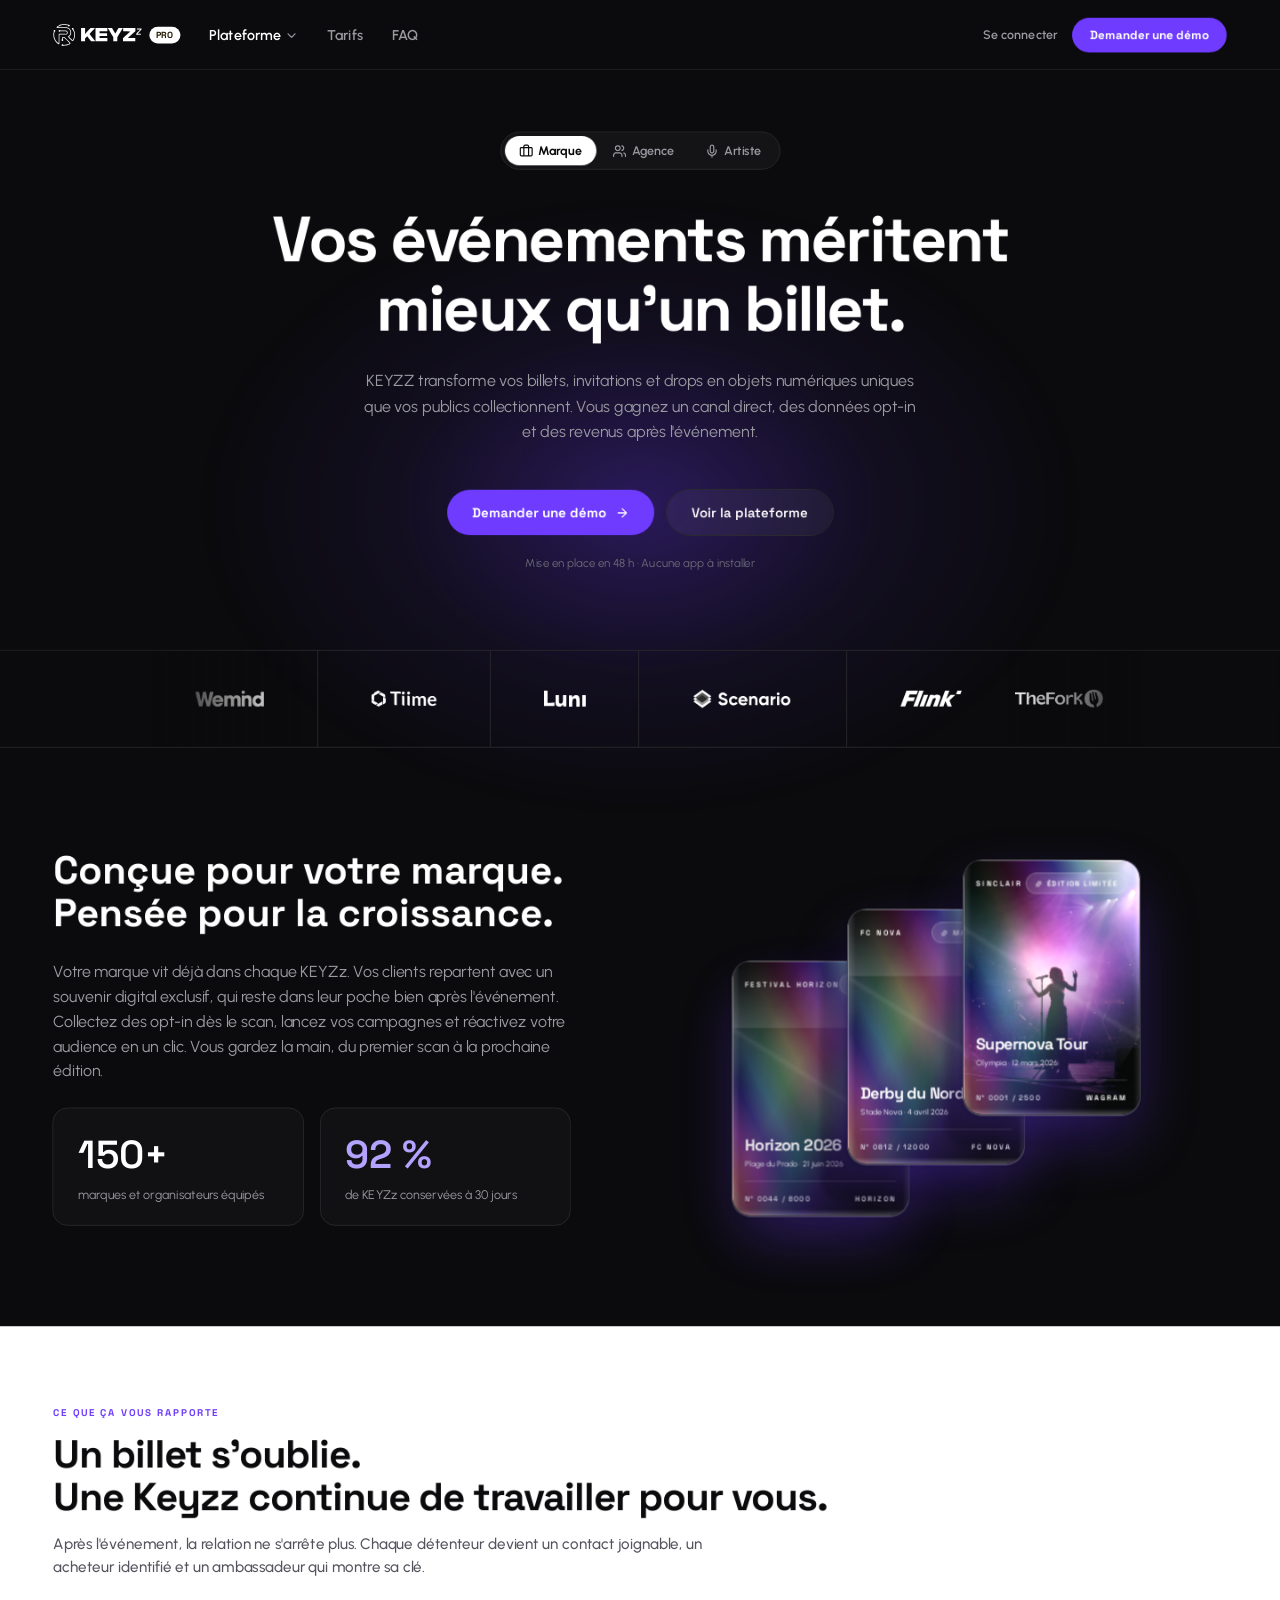
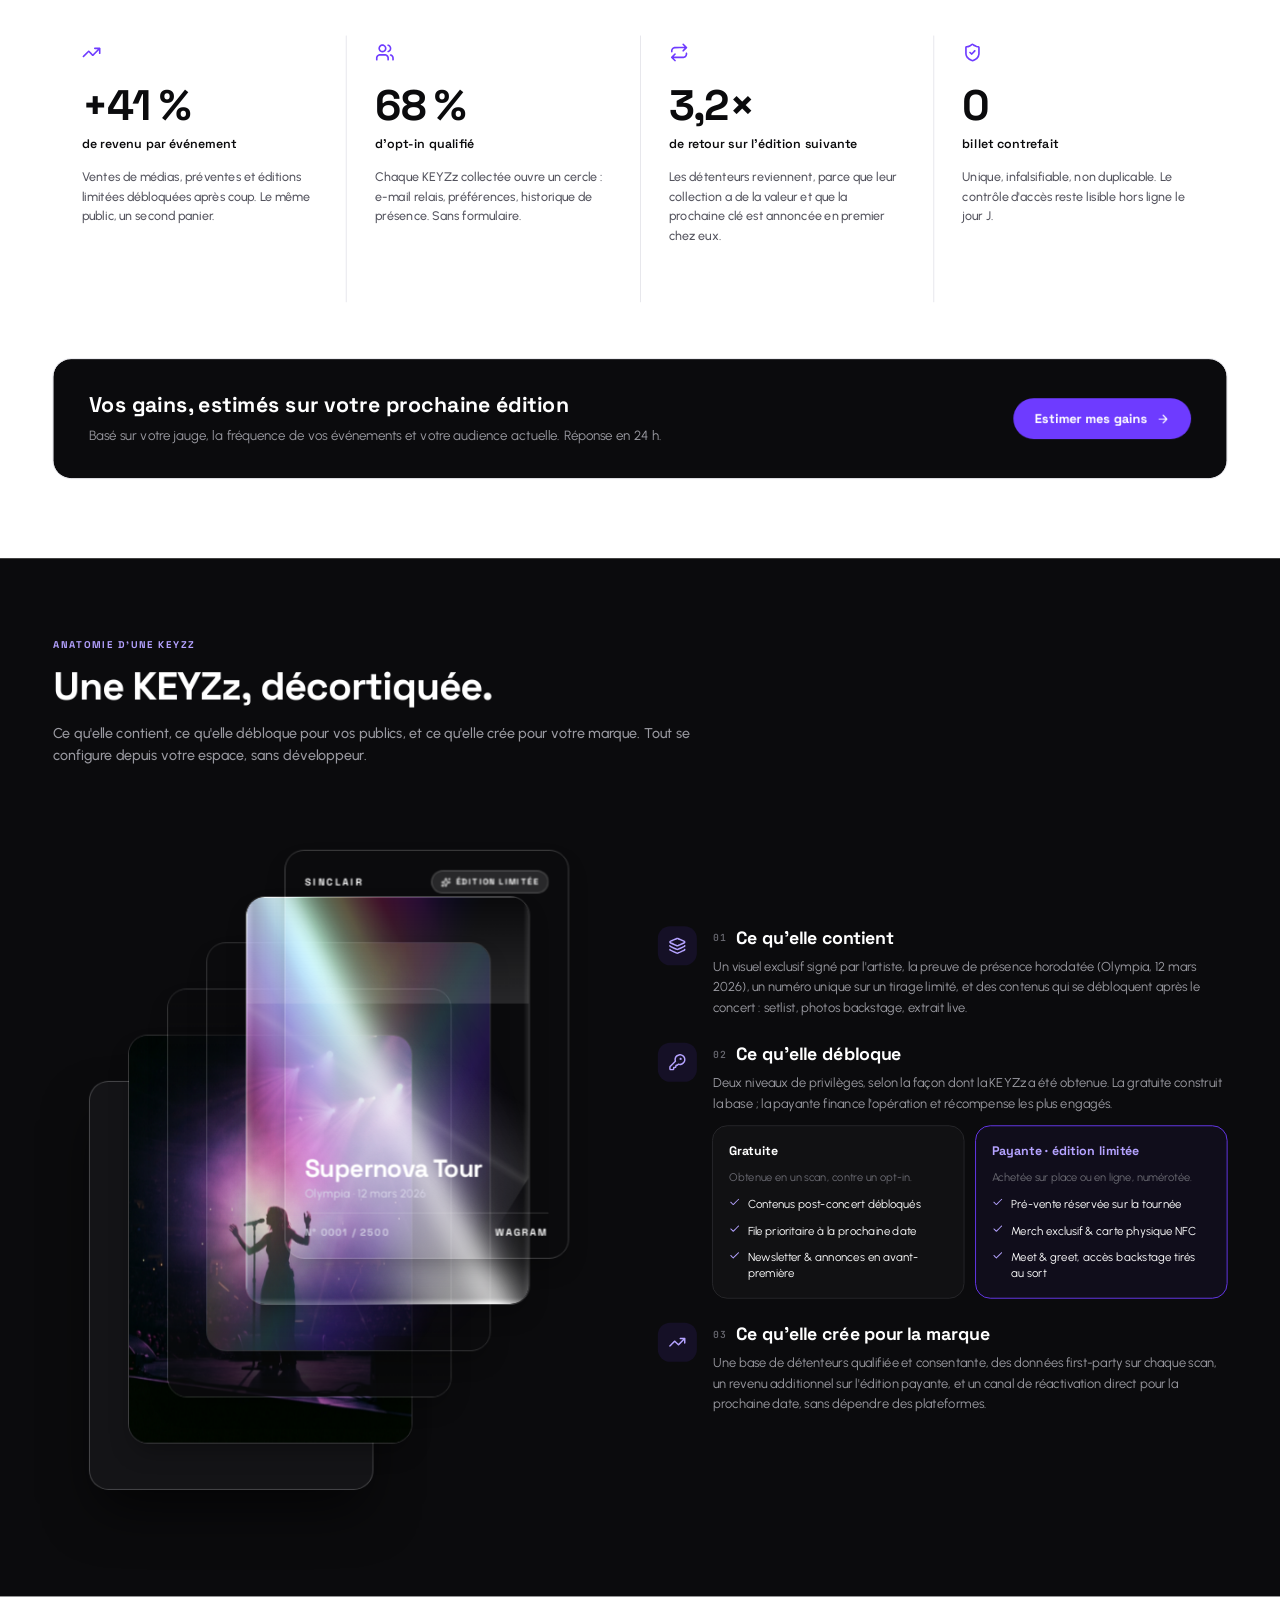
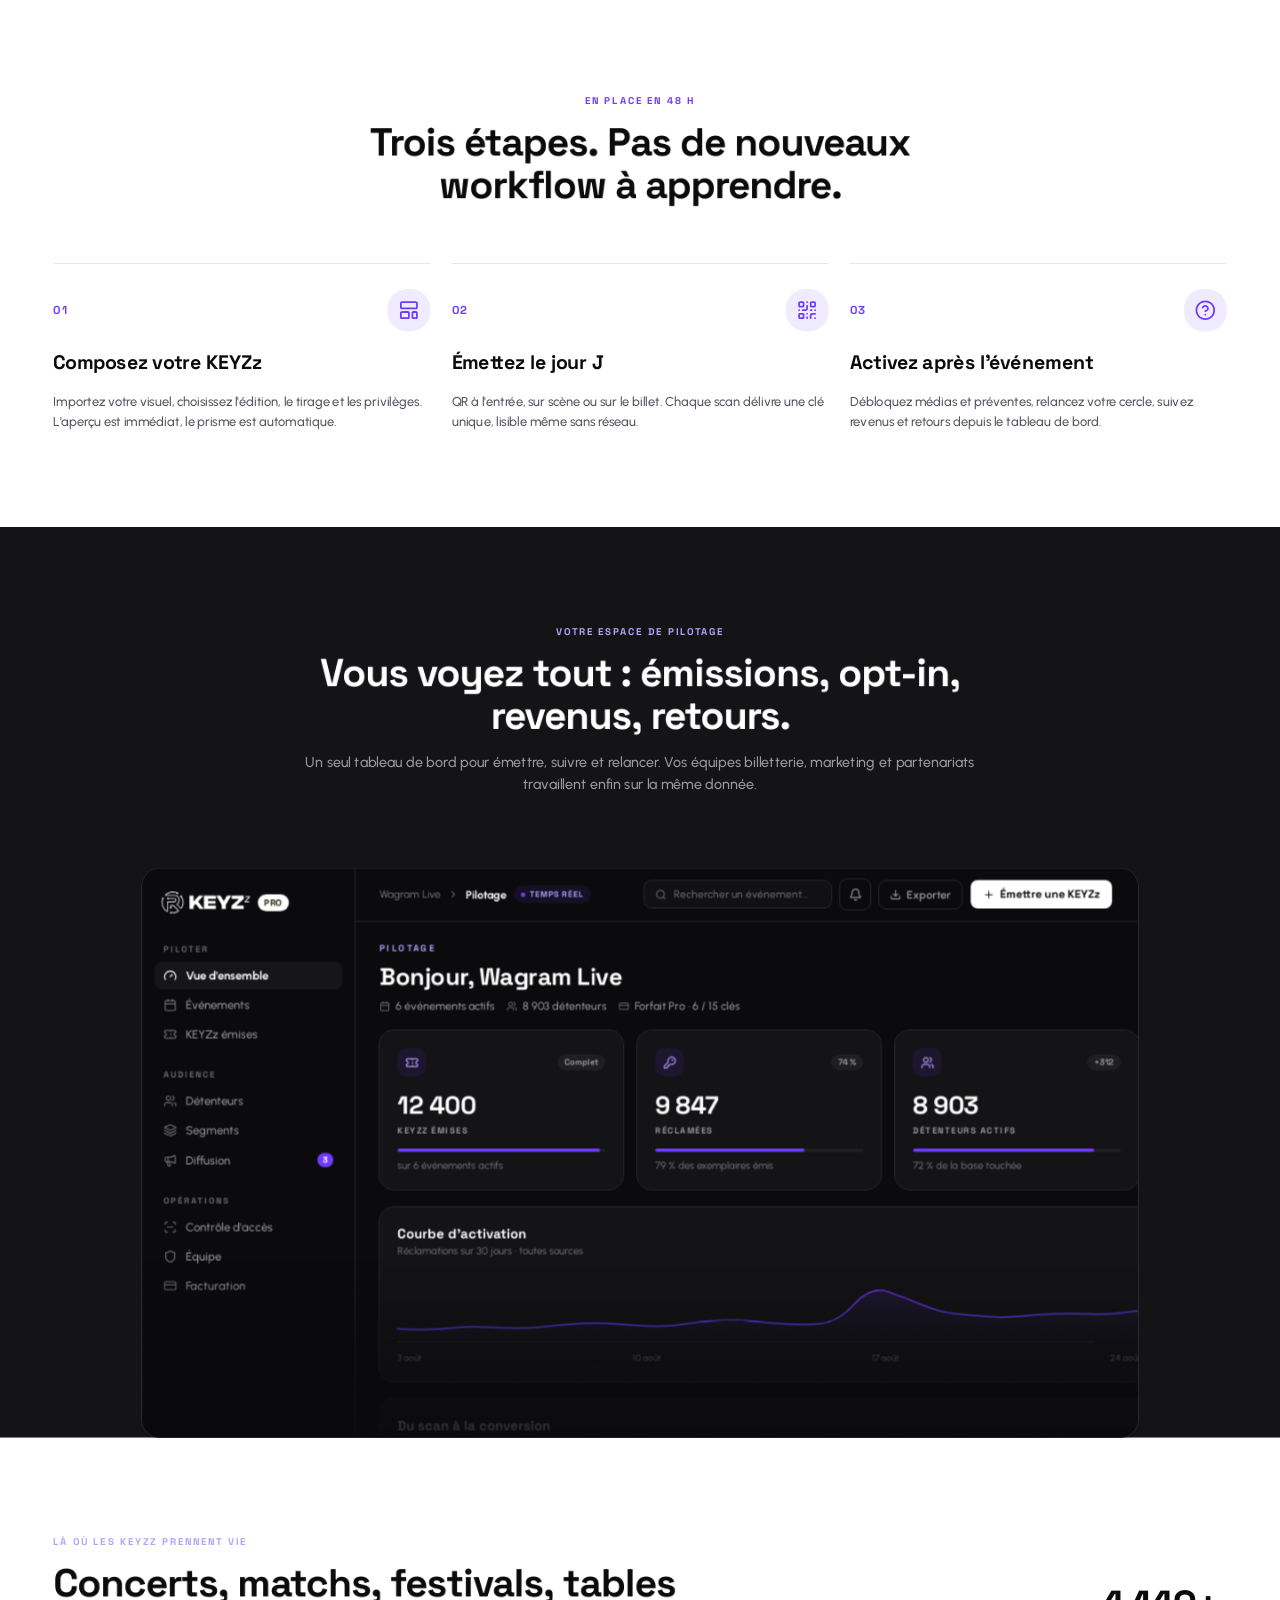
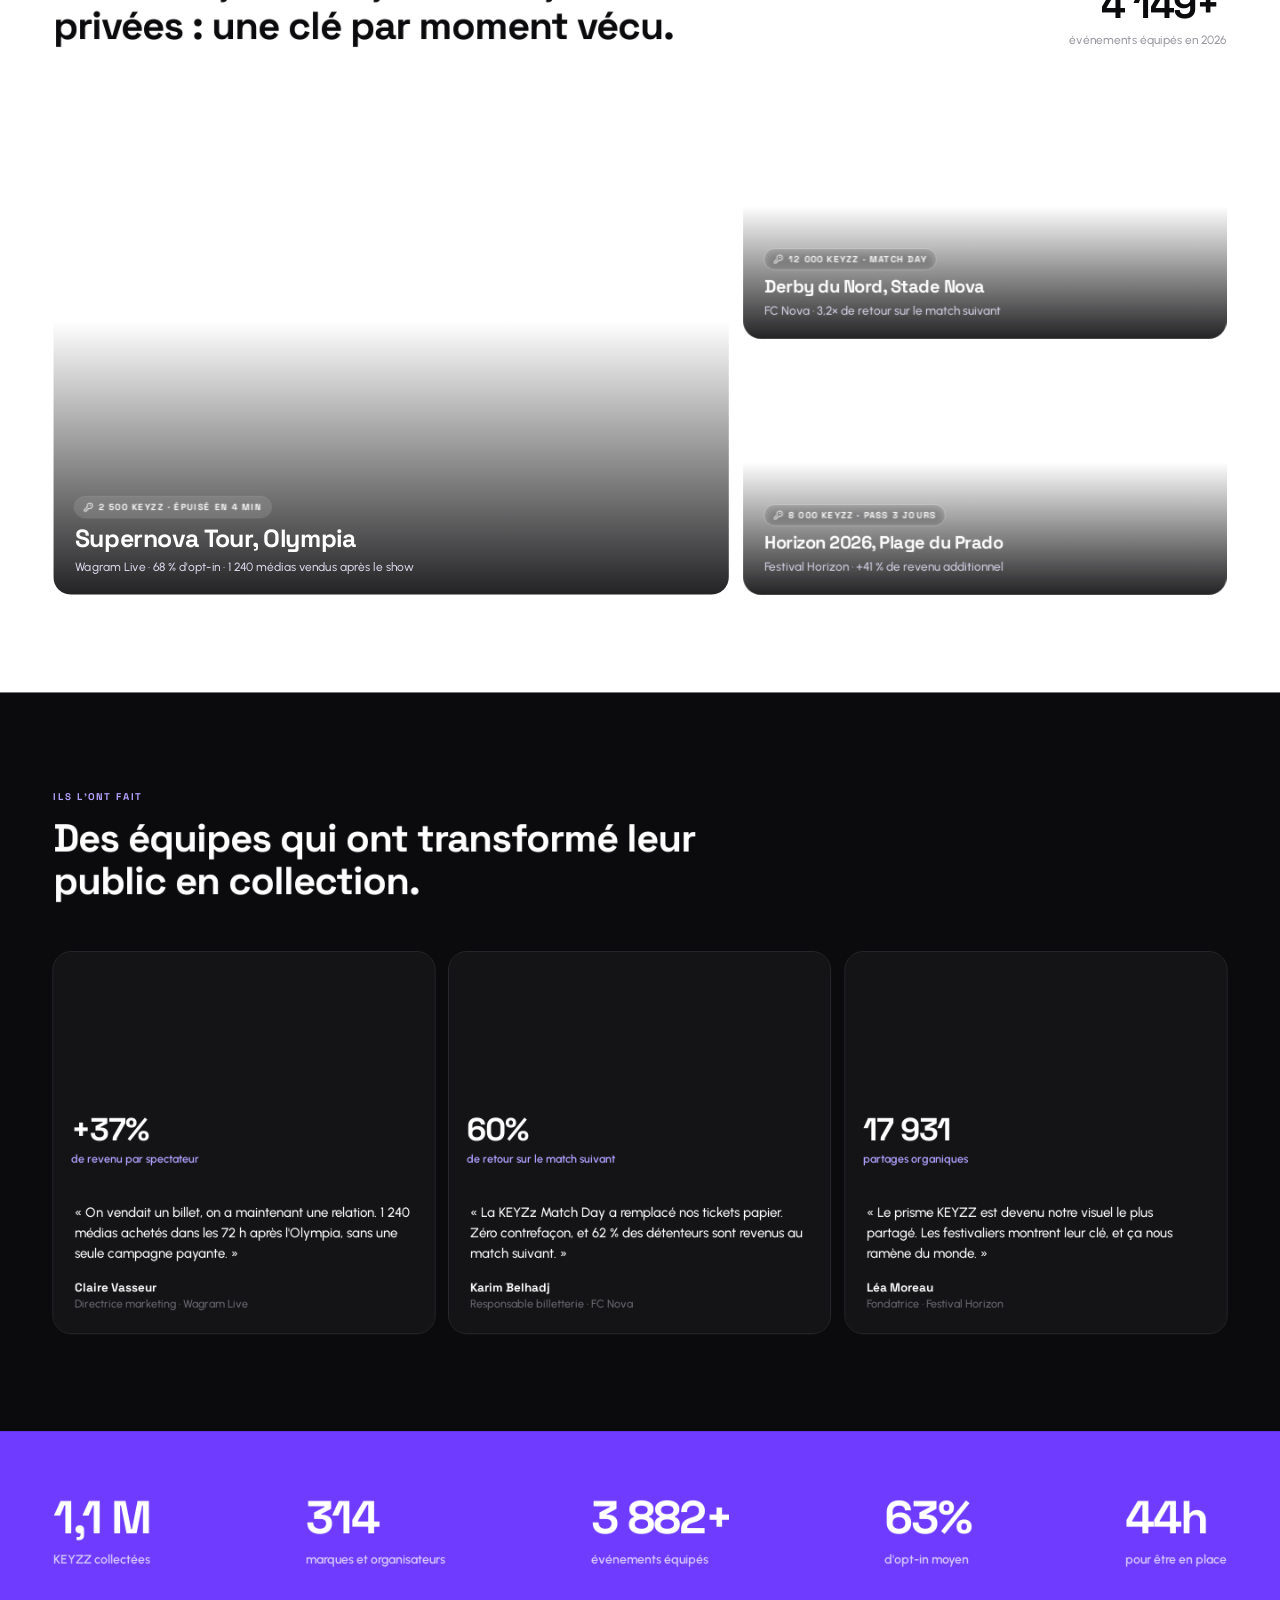
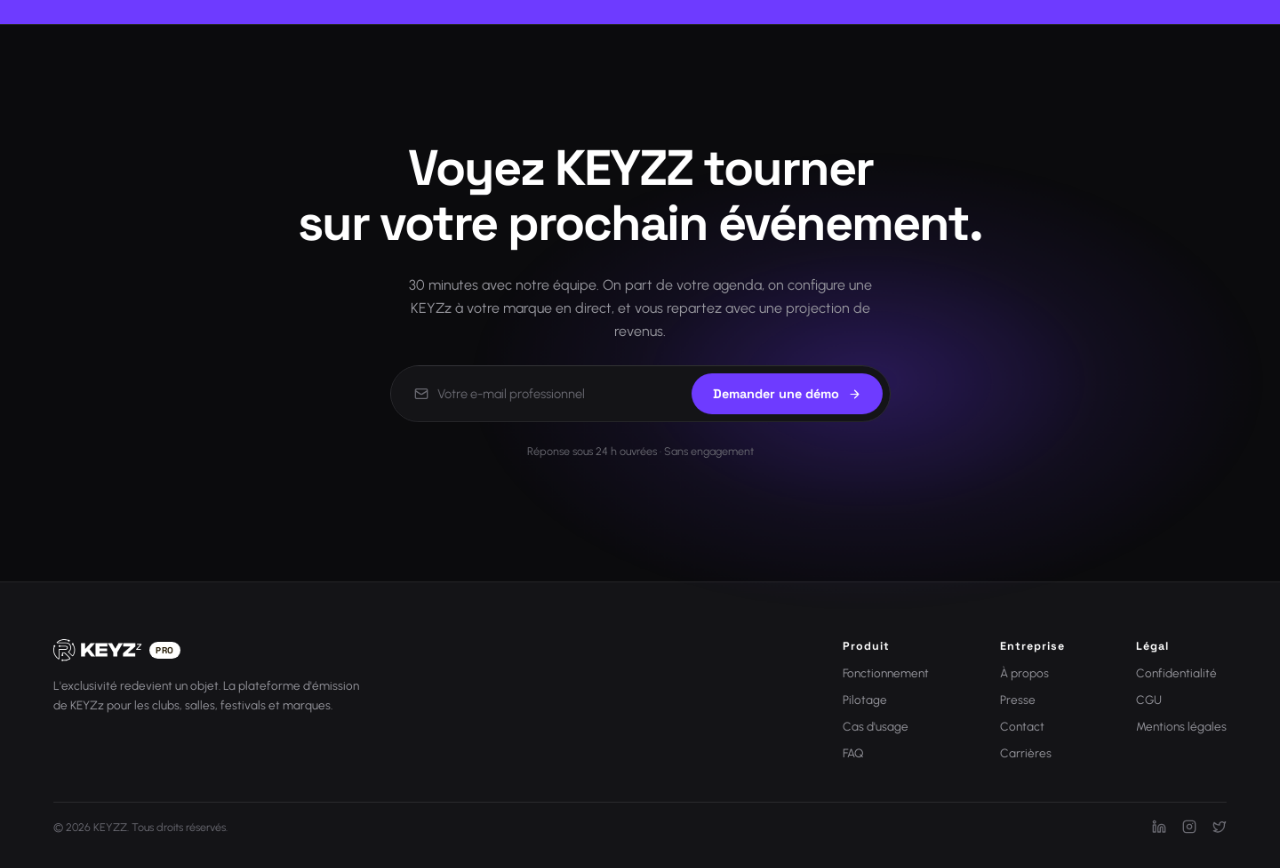
==== index.html @ d5c48066 "Revert "Retire les canonical vers keyzz.io" Suppression demandée par erreur : ce n'était pas la cibl" ====
<!doctype html>
<html lang="fr">
  <head>
    <meta charset="utf-8" />
    <meta name="viewport" content="width=device-width, initial-scale=1" />
    <title>KEYZz Pro — Vos événements méritent mieux qu'un billet</title>
    <meta name="description" content="KEYZz transforme chaque billet en carte de collection numérique : activez vos publics, prolongez l'expérience et pilotez vos événements depuis une plateforme unique." />
    <meta name="theme-color" content="#0B0B0D" />
    <link rel="canonical" href="https://keyzz.io/" />
    <meta property="og:type" content="website" />
    <meta property="og:site_name" content="KEYZz Pro" />
    <meta property="og:title" content="KEYZz Pro — Vos événements méritent mieux qu'un billet" />
    <meta property="og:description" content="KEYZz transforme chaque billet en carte de collection numérique : activez vos publics, prolongez l'expérience et pilotez vos événements depuis une plateforme unique." />
    <link rel="preconnect" href="https://fonts.googleapis.com" />
    <link rel="preconnect" href="https://fonts.gstatic.com" crossorigin />
    <link
      href="https://fonts.googleapis.com/css2?family=JetBrains+Mono%3Awght%40100..800&family=Space+Grotesk%3Awght%40300..700&family=Urbanist%3Awght%40100..900&display=swap"
      rel="stylesheet"
    />
    <link rel="stylesheet" href="assets/site.css" />
    <link rel="stylesheet" href="assets/motion.css" />
    <script>document.documentElement.classList.add("kz-js");</script>
  </head>
  <body>
    <div id="stage">

    <div
      data-name="B2B — Site vitrine V2 (démo)"
      style="align-items: flex-start; background-color: #0B0B0D; box-sizing: border-box; display: flex; flex-direction: column; gap: 0px; height: fit-content; justify-content: flex-start; overflow: hidden; width: 1440px"
    >
      <div
        data-name="Nav"
        style="align-items: center; box-sizing: border-box; display: flex; flex-direction: row; flex-shrink: 0; gap: 32px; height: fit-content; justify-content: flex-start; padding: 20px 60px; width: 100%"
      >
        <a class="kz-link" href="index.html"><div
          data-name="Marque"
          style="align-items: center; box-sizing: border-box; display: flex; flex-direction: row; flex-shrink: 0; gap: 8px; height: fit-content; justify-content: flex-start; width: fit-content"
        >
          <div
            data-name="Logo"
            style="box-sizing: border-box; flex-shrink: 0; height: 25.4px; position: relative; width: 100px"
          >
            <svg
              data-name="Tracé 1"
              viewBox="0 0 114 29"
              preserveAspectRatio="none"
              xmlns="http://www.w3.org/2000/svg"
              style="box-sizing: border-box; height: 25.4px; left: 0px; overflow: visible; position: absolute; top: 0px; width: 100px; z-index: 0"
            >
              <path
                d="M54.1108 22.3087c-0.0184-5.7324-0.0184-11.4649-0.0184-17.19524 5.0817 0 10.1564 0 15.2401 0 0 1.40181 0 2.7775 0 4.16844-3.3427 0-6.6814 0-10.0295 0 0 0.894 0 1.7729 0 2.667 3.2104 0 6.4178 0 9.6348 0 0 1.1686 0 2.322 0 3.4907-3.2095 0-6.4169 0-9.6342 0 0 0.8941 0 1.7729 0 2.6671 3.3269 0 6.6524 0 9.9985 0 0 1.3985 0 2.7819 0 4.1836-5.0576 0.0184-10.1152 0.0184-15.1913 0.0184z"
                fill="#FFFFFF"
              ></path>
            </svg>
            <svg
              data-name="Tracé 2"
              viewBox="0 0 114 29"
              preserveAspectRatio="none"
              xmlns="http://www.w3.org/2000/svg"
              style="box-sizing: border-box; height: 25.4px; left: 0px; overflow: visible; position: absolute; top: 0px; width: 100px; z-index: 1"
            >
              <path
                d="M35.5435 5.63946c0.0193-0.17963 0.0386-0.34097 0.0594-0.51557 1.7017 0 3.4172 0 5.137 0 0 2.40314 0 4.81111 0 7.21861 0.2936 0.1111 0.446-0.1031 0.6098-0.2819 0.1955-0.2133 0.3788-0.4379 0.5762-0.6494 0.4468-0.4787 0.901-0.9504 1.3484-1.42853 0.4905-0.52415 0.977-1.05205 1.4647-1.57877 0.4789-0.51716 0.9574-1.03465 1.4356-1.55243 0.5218-0.56487 1.0424-1.1307 1.5659-1.69388 0.0245-0.02636 0.0725-0.04379 0.1096-0.04381 1.8889-0.00097 3.7777 0.00041 5.6666 0.00189 0.0051 0 0.0102 0.00518 0.0385 0.02044-0.1245 0.14562-0.2411 0.29284-0.369 0.4296-0.4338 0.46406-0.8737 0.92238-1.3072 1.38675-0.472 0.50569-0.9391 1.0159-1.4089 1.52374-0.483 0.52221-0.9667 1.04373-1.4497 1.5659-0.4698 0.5079-0.9404 1.0149-1.4079 1.5248-0.3693 0.4027-0.7346 0.8092-1.0924 1.2038 0.4849 0.6416 0.9533 1.2674 1.4284 1.8881 0.4913 0.6416 0.9916 1.2763 1.4836 1.9173 0.5417 0.7058 1.075 1.418 1.6183 2.1226 0.5947 0.7712 1.1971 1.5364 1.795 2.3052 0.3084 0.3965 0.6146 0.7948 0.9204 1.1934 0.0189 0.0247 0.0252 0.059 0.0258 0.1002-1.7642 0.0112-3.5168 0.0112-5.2908-0.0021-0.3834-0.4806-0.7487-0.9454-1.1066-1.4158-0.5147-0.6767-1.0224-1.3587-1.5362-2.0361-0.4951-0.6526-0.9936-1.3028-1.4918-1.953-0.2322-0.303-0.4641-0.6064-0.7029-0.9042-0.0898-0.112-0.3559-0.1483-0.4299-0.0692-0.2557 0.2738-0.506 0.5525-0.7638 0.8243-0.5446 0.5742-1.0951 1.1428-1.6358 1.7205-0.0618 0.066-0.1082 0.1755-0.1087 0.2652-0.0071 1.1938-0.0048 2.3877-0.0048 3.5816-0.6675 0-1.335 0-2.0275-0.016-0.9921-0.0184-1.9592-0.0199-2.9263-0.0248-0.0744-0.0004-0.1486-0.0245-0.223-0.0375 0-0.1968 0-0.3935 0.0161-0.6151 0.0184-0.0572 0.0228-0.0896 0.0229-0.122 0.0003-5.0305 0.0004-10.0609-0.0014-15.09135 0-0.05134-0.0245-0.10268-0.0376-0.15402 0-0.19672 0-0.39345 0-0.60847z"
                fill="#FFFFFF"
              ></path>
            </svg>
            <svg
              data-name="Tracé 3"
              viewBox="0 0 114 29"
              preserveAspectRatio="none"
              xmlns="http://www.w3.org/2000/svg"
              style="box-sizing: border-box; height: 25.4px; left: 0px; overflow: visible; position: absolute; top: 0px; width: 100px; z-index: 2"
            >
              <path
                d="M89.3644 22.3087c-0.0183-1.2662-0.0036-2.5327-0.0291-3.7983-0.0061-0.3004 0.1233-0.4698 0.3153-0.6379 0.1733-0.1518 0.3545-0.2947 0.5244-0.45 0.4954-0.4524 0.9851-0.9112 1.4806-1.3635 0.5324-0.4861 1.0689-0.9676 1.6037-1.4511 0.5348-0.4835 1.0697-0.9668 1.6042-1.4505 0.5442-0.4925 1.0879-0.9855 1.632-1.4781 0.5393-0.4882 1.0784-0.9765 1.6185-1.4637 0.0662-0.0597 0.1363-0.1153 0.2075-0.169 0.1747-0.13169 0.2685-0.2946 0.1946-0.5355-2.9617-0.01963-5.9381-0.03935-8.925-0.05915 0-1.42627 0-2.852 0-4.28836 5.2011 0 10.4029 0 15.6279 0 0 0.06604 0 0.13509 0 0.20413 0 1.2205-0.01 2.44115 0.008 3.66138 0.004 0.25578-0.097 0.41047-0.27 0.55842-0.302 0.25877-0.601 0.52018-0.899 0.78328-0.568 0.5017-1.135 1.0048-1.701 1.5087-0.265 0.2353-0.525 0.4753-0.789 0.7108-0.571 0.5084-1.144 1.0145-1.7148 1.5231-0.2691 0.2398-0.5339 0.4845-0.8028 0.7245-0.58 0.5177-1.1622 1.033-1.7419 1.5511-0.2832 0.2533-0.5626 0.5109-0.8443 0.766-0.1191 0.1079-0.2323 0.2241-0.3612 0.3189-0.18 0.1325-0.2246 0.3013-0.1751 0.5224 3.0358 0 6.0751 0 9.1341 0 0 1.4349 0 2.8553 0 4.294-5.2262 0.0184-10.4527 0.0184-15.6976 0.0184z"
                fill="#FFFFFF"
              ></path>
            </svg>
            <svg
              data-name="Tracé 4"
              viewBox="0 0 114 29"
              preserveAspectRatio="none"
              xmlns="http://www.w3.org/2000/svg"
              style="box-sizing: border-box; height: 25.4px; left: 0px; overflow: visible; position: absolute; top: 0px; width: 100px; z-index: 3"
            >
              <path
                d="M76.9039 22.3087c-0.0184-1.6423-0.0286-3.2847-0.0099-4.9268 0.0038-0.3337-0.0905-0.6045-0.2561-0.8763-0.562-0.9226-1.1175-1.849-1.6741-2.7748-0.5076-0.844-1.0153-1.6881-1.5197-2.534-0.4399-0.7378-0.8739-1.47911-1.3132-2.21719-0.3682-0.61844-0.7418-1.23362-1.1103-1.85183-0.3937-0.6603-0.7842-1.32247-1.1868-2.00205 1.8316 0 3.6423 0 5.4627 0 1.3181 2.27209 2.6419 4.55397 3.9739 6.84997-0.0069-0.0031 0.0037 0.0036 0.0152 0.0067 0.33 0.0882 0.4796-0.115 0.6193-0.3637 0.3955-0.7043 0.7988-1.4044 1.2041-2.1032 0.5131-0.88493 1.0329-1.76601 1.5465-2.65068 0.3168-0.54569 0.6255-1.09604 0.9437-1.64091 0.0289-0.04948 0.1002-0.10568 0.152-0.10584 1.782-0.00547 3.564-0.00456 5.3834-0.00456-0.1244 0.22044-0.2327 0.4225-0.3503 0.61899-0.4347 0.72627-0.8723 1.45081-1.3091 2.17579-0.5737 0.95199-1.1486 1.9032-1.7211 2.85591-0.449 0.747-0.8943 1.4961-1.3425 2.2436-0.5878 0.9803-1.1771 1.9597-1.7651 2.9398-0.1949 0.3249-0.3914 0.649-0.579 0.978-0.0318 0.0558-0.0304 0.1351-0.0305 0.2036-0.0015 1.7142-0.0011 3.4285-0.0011 5.1611-1.7045 0.0184-3.409 0.0184-5.132 0.0184z"
                fill="#FFFFFF"
              ></path>
            </svg>
            <svg
              data-name="Tracé 5"
              viewBox="0 0 114 29"
              preserveAspectRatio="none"
              xmlns="http://www.w3.org/2000/svg"
              style="box-sizing: border-box; height: 25.4px; left: 0px; overflow: visible; position: absolute; top: 0px; width: 100px; z-index: 4"
            >
              <path
                d="M110.302 8.21027c0.302-0.32422 0.594-0.63858 0.915-0.98356-1.372 0-2.7 0-4.03 0 0.064-0.43552 0.126-0.85563 0.189-1.28608 1.924 0 3.852 0 5.809 0-0.034 0.25642-0.065 0.51173-0.102 0.76626-0.013 0.0933-0.064 0.18725-0.055 0.27657 0.025 0.24864-0.142 0.38447-0.284 0.53531-0.51 0.5412-1.024 1.07854-1.534 1.62012-0.363 0.38521-0.72 0.77519-1.081 1.16251-0.378 0.4063-0.758 0.8103-1.135 1.2185-0.269 0.2918-0.532 0.5888-0.837 0.927 1.415 0 2.784 0 4.179 0-0.064 0.4451-0.121 0.8516-0.18 1.2642-1.98 0-3.954 0-5.939 0 0.046-0.3623 0.07-0.7288 0.148-1.0834 0.036-0.1662 0.155-0.3287 0.274-0.4593 0.447-0.493 0.911-0.9704 1.365-1.4571 0.511-0.5469 1.018-1.09657 1.525-1.64698 0.257-0.27919 0.509-0.56266 0.773-0.85405z"
                fill="#FFFFFF"
              ></path>
            </svg>
            <svg
              data-name="Tracé 6"
              viewBox="0 0 114 29"
              preserveAspectRatio="none"
              xmlns="http://www.w3.org/2000/svg"
              style="box-sizing: border-box; height: 25.4px; left: 0px; overflow: visible; position: absolute; top: 0px; width: 100px; z-index: 5"
            >
              <path
                d="M4.9515 5.08811c-0.51397 0.01596-0.90257-0.58851-0.64313-1.06899 0.14604-0.27048 0.37944-0.52139 0.63026-0.70248 0.73732-0.53233 1.47277-1.0802 2.26638-1.51788 0.74829-0.41268 1.55997-0.7182 2.36171-1.02375 0.63038-0.24023 1.27938-0.4465 1.93648-0.59632 0.4732-0.10791 0.9729-0.10472 1.4616-0.13852 0.3388-0.02343 0.6815-0.05679 1.0182-0.03059 0.7102 0.05525 1.4239 0.11039 2.1244 0.23279 0.8037 0.14045 1.5951 0.35207 2.3905 0.53822 0.0679 0.01588 0.1314 0.02687 0.1969 0.05913 0.2479 0.12211 0.4382 0.21381 0.7403 0.09656 0.8424-0.327 1.577 0.07748 1.7166 0.90438 0.1073 0.31093-0.2256 0.94469-0.5727 1.12985-0.5885 0.31393-1.2735 0.12466-1.6091-0.44502-0.0162-0.02744-0.0829-0.11273-0.082-0.1409 0.0172-0.52694-0.3865-0.50562-0.7186-0.63639-0.2899-0.11413-0.5957-0.19893-0.902-0.25825-0.8449-0.16365-1.7019-0.28809-2.5956-0.45712-0.5553 0-0.969-0.00511-1.5448 0.03219-0.5136 0.08619-1.0239 0.13579-1.5372 0.2235-0.3021 0.05162-0.6084 0.08837-0.9042 0.16489-0.89787 0.23224-1.74509 0.58838-2.57687 1.00347-0.85876 0.42855-1.65543 0.94054-2.41298 1.52137-0.05639 0.04324-0.08583 0.12162-0.09896 0.21254 0.10416 0.01848 0.17948 0.00809 0.2548-0.00231 0.01181-0.00082 0.02362-0.00165 0.08302-0.00142 0.77538 0.00019 1.50318-0.00068 2.23097-0.00154 0.01183 0.00012 0.24943-0.01902 0.29876 0-0.06276-0.00004 0.10027 0.02802 0 0 2.49256 0.00139 5.03456 0.00319 7.52706 0 0.0906-0.00012 0.1317 0.02471 0.2222 0.00422 0.6336 0.10557 1.2721 0.18846 1.8987 0.32587 0.3341 0.07326 0.6491 0.23669 0.97 0.36638 1.4591 0.58983 2.4466 1.65772 3.1203 3.05515 0.5921 1.22807 0.7407 2.53836 0.6271 3.86196-0.1072 1.2488-0.5374 2.4093-1.412 3.3559-0.4098 0.4434-0.8357 0.8718-1.2778 1.3314 0.3498 0.362 0.7332 0.7649 1.1235 1.1611 0.4778 0.485 0.962 0.9636 1.4422 1.4463 0.5152 0.5178 1.0244 1.0417 1.5451 1.5539 0.3347 0.3291 0.5025 0.2818 0.7194-0.133 0.2196-0.4198 0.4944-0.8119 0.6974-1.2388 0.2024-0.4255 0.3735-0.8708 0.5073-1.3225 0.1564-0.528 0.2675-1.0702 0.3796-1.6101 0.0853-0.4103 0.1598-0.8245 0.2071-1.2406 0.1332-1.172 0.0186-2.338-0.1523-3.4961-0.0814-0.5521-0.1874-1.1142-0.3853-1.63246-0.3106-0.81324-0.6955-1.59953-1.081-2.38144-0.0706-0.14327-0.2837-0.27634-0.4484-0.30184-0.4782-0.07403-0.8305-0.31363-0.9298-0.78347-0.0948-0.44885-0.0123-1.00027 0.4559-1.30034 0.3857-0.24716 0.7718-0.24909 1.1201-0.03529 0.3392 0.20825 0.6262 0.4903 0.6089 0.97779-0.011 0.31081-0.1532 0.62006 0.0293 0.95096 0.3045 0.55206 0.5691 1.12815 0.8197 1.70743 0.3994 0.92302 0.6543 1.89016 0.8141 2.88296 0.1579 0.981 0.2035 1.9618 0.1429 2.9578-0.0423 0.6954-0.1356 1.3732-0.2456 2.0596-0.1373 0.8571-0.429 1.6534-0.7487 2.44-0.2909 0.7158-0.6595 1.4026-1.0283 2.0834-0.4077 0.7526-1.4221 0.8527-1.9909 0.2889-1.3386-1.3269-2.6655-2.6654-3.9974-3.999-0.2535-0.2539-0.5096-0.5053-0.7613-0.7612-0.2369-0.2408-0.1579-0.7089 0.1677-0.9089 0.937-0.5757 1.6585-1.3574 2.1657-2.3232 0.337-0.6417 0.5162-1.3439 0.5612-2.0707 0.0751-1.2104-0.2093-2.35404-0.736-3.42997-0.319-0.65182-0.7676-1.23853-1.3729-1.6501-0.6737-0.45809-1.3736-0.89779-2.2032-1.02778-0.5358-0.08396-1.0771-0.13246-1.6645-0.21583-0.1758-0.02786-0.3032-0.04446-0.4305-0.04451-3.5064-0.00146-7.01287-0.00124-10.5193-0.0013z"
                fill="#FFFFFF"
              ></path>
            </svg>
            <svg
              data-name="Tracé 7"
              viewBox="0 0 114 29"
              preserveAspectRatio="none"
              xmlns="http://www.w3.org/2000/svg"
              style="box-sizing: border-box; height: 25.4px; left: 0px; overflow: visible; position: absolute; top: 0px; width: 100px; z-index: 6"
            >
              <path
                d="M7.78751 25.2394c-0.3117 0.697-0.85848 0.8193-1.4972 0.3345-0.42178-0.3202-0.86489-0.6164-1.25953-0.9671-0.57804-0.5137-1.16001-1.0326-1.66843-1.6123-0.51491-0.5871-1.00119-1.2168-1.39258-1.8902-0.44317-0.7625-0.78683-1.586-1.13467-2.3996-0.19094-0.4467-0.34295-0.9194-0.43846-1.3952-0.14621-0.7285-0.24196-1.4681-0.33253-2.2063-0.05055-0.4119-0.0659-0.8306-0.06395-1.2461 0.00271-0.5764-0.01235-1.1597 0.07007-1.7271 0.09402-0.6472 0.28723-1.2799 0.43643-1.9191 0.07387-0.31653 0.11859-0.59456-0.05919-0.93495-0.31443-0.60202 0.1498-1.37044 0.79599-1.47904 0.46986-0.07897 0.87983 0.0538 1.18934 0.45878 0.30309 0.39659 0.25983 1.20661-0.19956 1.52272-0.155 0.10667-0.38506 0.13538-0.49449 0.26989-0.1685 0.2072-0.27557 0.4694-0.38262 0.7194-0.05257 0.1228-0.02344 0.2793-0.0709 0.4057-0.24986 0.6655-0.19076 1.3674-0.26108 2.0541-0.1374 1.3416 0.03574 2.6625 0.35138 3.9557 0.18252 0.7478 0.50051 1.4682 0.81214 2.177 0.26673 0.6066 0.58283 1.1965 0.93082 1.7607 0.25379 0.4114 0.57339 0.7889 0.90219 1.146 0.5056 0.5492 1.02836 1.085 1.57556 1.5923 0.27552 0.2554 0.6198 0.4371 0.93523 0.6488 0.10425 0.0699 0.21555 0.1294 0.35075 0.2097 0-0.1199 0-0.2318 0-0.3438 0.0001-3.6249 0.00016-7.2499 0.00035-10.8748 0.00002-0.4876 0.32373-0.8158 0.80657-0.8162 0.72474-0.0007 1.44949 0.0001 2.17424 0 0.53102 0 1.06212-0.0004 1.65202 0.0008 1.2835 0.0008 2.5079 0 3.7324-0.0007 0.5199 0.0264 1.0302-0.0345 1.4964-0.2699 0.629-0.3176 1.0804-1.2826 0.6187-2.0968-0.304-0.53601-0.7678-0.80629-1.3957-0.93398-0.1604-0.02938-0.2768-0.04538-0.3931-0.04547-1.9995-0.00158-3.9989-0.0012-5.99833-0.00121-0.17107 0-0.34216 0.00197-0.51321-0.00003-0.14615-0.0017 0 0-0.18411 0.1296-0.09655 0.16092-0.10457 0.14032-0.16696 0.20634-0.46715 0.49425-0.93506 0.44175-1.28001 0.28011-0.49601-0.23237-0.69301-0.68793-0.60813-1.28431 0.08559-0.60133 0.62376-0.94195 1.23964-0.84695 0.35895 0.05536 0.61901 0.19498 0.82003 0.54629 0.07905 0.04877 0.13153 0.06352 0.18403 0.06358 2.17455 0.00258 4.34915 0.00451 6.52375 0.0026 0.079-0.00007 0.1606 0.02107 0.2395 0 0.9168 0.06834 1.7398 0.32851 2.233 1.11581 0.3654 0.58322 0.6644 1.22242 0.4302 2.00662-0.2536 0.8497-0.702 1.4836-1.4951 1.8583-0.2145 0.1013-0.4693 0.1174-0.7642 0.1706-2.7367-0.0009-5.4147-0.0007-8.0927 0.0041-0.09689 0.0001-0.19371 0.0449-0.29056 0.0688-0.00091 0.151-0.00181 0.302-0.02117 0.5012-0.02743 0.1753-0.04418 0.3025-0.04423 0.4297-0.00142 3.3644-0.00117 6.7287-0.00098 10.0931 0.00001 0.1861 0.00192 0.3722 0.00295 0.5583z"
                fill="#FFFFFF"
              ></path>
            </svg>
            <svg
              data-name="Tracé 8"
              viewBox="0 0 114 29"
              preserveAspectRatio="none"
              xmlns="http://www.w3.org/2000/svg"
              style="box-sizing: border-box; height: 25.4px; left: 0px; overflow: visible; position: absolute; top: 0px; width: 100px; z-index: 7"
            >
              <path
                d="M11.1329 17.7706c0.0431-0.4042 0.2331-0.6837 0.707-0.7707 0.8312-0.0026 1.6077-0.0031 2.3842-0.0036 0.2861-0.0235 0.5079 0.0813 0.7124 0.2886 0.8329 0.8445 1.6804 1.6746 2.519 2.5134 0.4808 0.4808 0.9529 0.9703 1.4325 1.4523 0.909 0.9134 1.8247 1.8204 2.7298 2.7377 0.5686 0.5763 0.3884 1.2361-0.1276 1.576-0.6529 0.4301-1.3721 0.7667-2.084 1.0977-0.5289 0.2459-1.0803 0.4614-1.6426 0.613-0.6659 0.1796-1.3492 0.3217-2.0341 0.3968-0.8369 0.0917-1.6841 0.1382-2.5253 0.1218-0.4096-0.008-0.7247 0.0947-1.088 0.2604-0.6385 0.2911-1.5136-0.0167-1.5751-0.8878-0.0385-0.5446 0.1967-0.8904 0.6046-1.175 0.3716-0.2593 1.0977-0.1076 1.3807 0.3733 0.2414 0.4103 0.5898 0.4859 0.9724 0.4698 0.7543-0.0319 1.5135-0.0701 2.2577-0.1877 0.8165-0.1292 1.6333-0.3023 2.4225-0.5454 0.85-0.262 1.6548-0.6544 2.3998-1.1537 0.1203-0.0806 0.2487-0.1492 0.3955-0.2366-1.8034-1.8012-3.5808-3.5795-5.3624-5.3537-0.4673-0.4653-0.9474-0.9178-1.4502-1.4133-0.6251-0.0406-1.2216-0.0454-1.8181-0.0447-0.0398 0-0.0795 0.0412-0.1193 0.0633-0.0157 0.5387-0.0367 1.0775-0.0403 1.6163-0.0005 0.0673 0.078 0.1527 0.1419 0.1999 0.3707 0.2735 0.5054 0.6812 0.4674 1.0896-0.0216 0.2333-0.2475 0.4811-0.4406 0.6574-0.3394 0.3098-0.7415 0.3921-1.181 0.1653-0.4049-0.2089-0.6157-0.5024-0.6317-0.9805-0.014-0.4162 0.1819-0.6993 0.4637-0.9989 0.0925-0.101 0.1805-0.1857 0.1855-0.275 0.0176-0.3168 0.0149-0.6355 0.0044-0.953-0.0078-0.2381-0.0396-0.4754-0.0607-0.713z"
                fill="#FFFFFF"
              ></path>
            </svg>
          </div>
          <div
            data-name="Badge"
            style="align-items: center; background-color: #FFFFFF; border-radius: 999px; box-sizing: border-box; display: flex; flex-direction: row; flex-shrink: 0; gap: 0px; height: fit-content; justify-content: center; padding: 3px 7px; width: fit-content"
          >
            <div
              data-name="Libellé"
              style='box-sizing: border-box; color: #241A04; font-family: "Space Grotesk", system-ui, sans-serif; font-size: 10px; font-style: normal; font-weight: 700; letter-spacing: 0.6px; line-height: normal; text-align: left; white-space: nowrap'
            >
              PRO
            </div>
          </div>
        </div></a>
        <div
          data-name="Liens"
          style="align-items: center; box-sizing: border-box; display: flex; flex-direction: row; flex: 1 1 0; gap: 32px; height: fit-content; justify-content: flex-start"
        >
          <div
            data-name="Lien Produit"
            style="align-items: center; box-sizing: border-box; display: flex; flex-direction: row; flex-shrink: 0; gap: 4px; height: fit-content; justify-content: flex-start; width: fit-content"
          >
            <a class="kz-link" href="index.html"><div
              data-name="Produit"
              style="box-sizing: border-box; color: #9A9AA1; font-family: Urbanist, system-ui, sans-serif; font-size: 16px; font-style: normal; font-weight: 600; letter-spacing: 0px; line-height: normal; text-align: left; white-space: nowrap"
            >
              Plateforme
            </div></a>
            <svg
              data-name="Chevron bas"
              viewBox="0 0 13.99993896484375 14"
              preserveAspectRatio="xMidYMid meet"
              xmlns="http://www.w3.org/2000/svg"
              style="box-sizing: border-box; flex-shrink: 0; height: 16px; width: 16px"
            >
              <path
                d="M3.34619 4.68945q-0.25293 0.08545-0.37939 0.30762-0.04102 0.08545-0.04102 0.25293 0 0.16748 0.04785 0.25977 0.05127 0.08887 1.8628 1.9038 1.81494 1.81152 1.9038 1.8628 0.09229 0.04785 0.25977 0.04785 0.16748 0 0.25635-0.04785 0.09229-0.05127 1.90381-1.8628 1.81494-1.81494 1.86279-1.9038 0.05127-0.09229 0.05127-0.25977 0-0.16748-0.04102-0.25293-0.09912-0.16748-0.28027-0.2666-0.05811-0.02734-0.09912-0.04102-0.04102-0.01367-0.15381-0.01367-0.11279 0-0.15381 0.01367-0.04101 0.01367-0.11279 0.04102-0.09912 0.05811-1.66455 1.62695l-1.56885 1.56543-2.82666-2.81299q-0.31104-0.29395-0.42041-0.37939-0.08545-0.05469-0.19824-0.05469l-0.02735 0q-0.14014 0-0.18115 0.01367z"
                fill="#9A9AA1"
              ></path>
            </svg>
          </div>
          <a class="kz-link" href="pricing.html"><div
            data-name="FAQ"
            style="box-sizing: border-box; color: #9A9AA1; font-family: Urbanist, system-ui, sans-serif; font-size: 16px; font-style: normal; font-weight: 600; letter-spacing: 0px; line-height: normal; text-align: left; white-space: nowrap"
          >
            Tarifs
          </div></a>
          <div
            data-name="FAQ"
            style="box-sizing: border-box; color: #9A9AA1; font-family: Urbanist, system-ui, sans-serif; font-size: 16px; font-style: normal; font-weight: 600; letter-spacing: 0px; line-height: normal; text-align: left; white-space: nowrap"
          >
            FAQ
          </div>
        </div>
        <div
          data-name="Actions"
          style="align-items: center; box-sizing: border-box; display: flex; flex-direction: row; flex-shrink: 0; gap: 16px; height: fit-content; justify-content: flex-start; width: fit-content"
        >
          <div
            data-name="Connexion"
            style="box-sizing: border-box; color: #9A9AA1; font-family: Urbanist, system-ui, sans-serif; font-size: 14px; font-style: normal; font-weight: 600; letter-spacing: 0px; line-height: normal; text-align: left; white-space: nowrap"
          >
            Se connecter
          </div>
          <div
            data-name="Bouton démo"
            style="align-items: center; background-color: #6E3BFF; border-radius: 999px; box-sizing: border-box; display: flex; flex-direction: row; flex-shrink: 0; gap: 8px; height: fit-content; justify-content: flex-start; padding: 11px 20px; width: fit-content"
          >
            <div
              data-name="Libellé"
              style='box-sizing: border-box; color: #FFFFFF; font-family: "Space Grotesk", system-ui, sans-serif; font-size: 13.5px; font-style: normal; font-weight: 700; letter-spacing: 0px; line-height: normal; text-align: left; white-space: nowrap'
            >
              Demander une démo
            </div>
          </div>
        </div>
      </div>
      <div
        data-name="Hero"
        style="align-items: center; box-sizing: border-box; display: flex; flex-direction: column; flex-shrink: 0; gap: 40px; height: fit-content; justify-content: flex-start; padding: 70px 60px 90px 60px; position: relative; width: 100%"
      >
        <div
          data-name="Halo violet"
          style="background-image: radial-gradient(ellipse 50% 50% at 50% 50%, #6E3BFF52 0%, #6E3BFF14 55%, #6E3BFF00 100%); background-repeat: no-repeat; background-size: 100% 100%; box-sizing: border-box; height: 700px; left: 220px; position: absolute; top: 140px; width: 1000px; z-index: 0"
        ></div>
        <div
          data-name="Sélecteur audience"
          style="align-items: center; background-color: #141417; border-radius: 999px; box-sizing: border-box; display: flex; flex-direction: row; flex-shrink: 0; gap: 2px; height: fit-content; justify-content: flex-start; outline-offset: -0.5px; outline: 1px solid #2A2A2E; padding: 4px; position: relative; width: fit-content; z-index: 1"
        >
          <div
            data-name="Onglet Marque"
            style="align-items: center; background-color: #FFFFFF; border-radius: 999px; box-sizing: border-box; display: flex; flex-direction: row; flex-shrink: 0; gap: 6px; height: fit-content; justify-content: flex-start; padding: 8px 16px; width: fit-content"
          >
            <svg
              data-name="Picto Marque"
              viewBox="0 0 13.99993896484375 14"
              preserveAspectRatio="xMidYMid meet"
              xmlns="http://www.w3.org/2000/svg"
              style="box-sizing: border-box; flex-shrink: 0; height: 16px; width: 16px"
            >
              <path
                d="M5.65674 0.60156q-0.44775 0.04102-0.84766 0.32129-0.3999 0.28027-0.58105 0.70069-0.08545 0.21191-0.1128 0.37939-0.02734 0.16748-0.02734 0.50244l-0.01367 0.42041-0.96729 0q-0.79639 0-1.00146 0.01367-0.20166 0.01367-0.41016 0.09912-0.37939 0.15381-0.65967 0.46143-0.28027 0.30762-0.39306 0.70068-0.02734 0.14014-0.04102 0.32129-0.01367 0.23926-0.02734 0.92285l0.01367 4.84668q0.01367 0.48877 0.02734 0.5708 0.12646 0.54688 0.50928 0.90577 0.38623 0.35547 0.91944 0.45459 0.16748 0.02734 4.95605 0.02734 4.78857 0 4.95605-0.02734 0.5332-0.09912 0.91602-0.45459 0.38623-0.35889 0.5127-0.90577 0.01367-0.08203 0.02734-0.5708l0.01367-4.84668q-0.01367-0.68359-0.02734-0.92285-0.01367-0.18115-0.04102-0.32129-0.11279-0.39307-0.39307-0.70068-0.28027-0.30762-0.65966-0.46143-0.2085-0.08545-0.41358-0.09912-0.20166-0.01367-0.99804-0.01367l-0.96729 0-0.01367-0.42041q0-0.28027-0.00684-0.37598-0.00684-0.09912-0.03418-0.21191-0.15381-0.56055-0.57422-0.91602-0.42041-0.35889-0.99462-0.41357-0.16748-0.01367-1.31592-0.00684-1.14844 0.00684-1.32959 0.02051z m2.74463 1.20313q0.19482 0.09912 0.29394 0.29394 0.02734 0.07178 0.03418 0.13672 0.00684 0.06152 0.02051 0.32813l0 0.3623-3.5 0 0-0.3623q0.01367-0.2666 0.02051-0.32813 0.00684-0.06494 0.03418-0.13672 0.08545-0.18115 0.22558-0.24951l0-0.01367q0.08203-0.04443 0.16748-0.05811 0.08545-0.01367 0.36573-0.02734l2.23877 0.01367 0.09912 0.04102z m-4.32715 5.76953l0 3.5-0.92285 0q-0.67334 0-0.81348 0-0.14014 0-0.2085-0.02734-0.21191-0.08545-0.3247-0.29395l-0.04102-0.09912 0-6.13184 0.04102-0.09912q0.05811-0.12646 0.16748-0.21533 0.11279-0.09229 0.25293-0.10596 0.09912-0.02734 0.96728-0.02734l0.88184 0 0 3.5z m4.67578 0l0 3.5-3.5 0 0-7 3.5 0 0 3.5z m3.01123-3.47266q0.30762 0.04102 0.43408 0.32129l0.04102 0.09912 0 6.13184-0.04102 0.09912q-0.11279 0.2085-0.32471 0.29395-0.06836 0.02734-0.20849 0.02734-0.14014 0-0.81348 0l-0.92285 0 0-7 0.85449 0q0.86817 0 0.98096 0.02734z"
                fill="#0B0B0D"
              ></path>
            </svg>
            <div
              data-name="Libellé Marque"
              style="box-sizing: border-box; color: #0B0B0D; font-family: Urbanist, system-ui, sans-serif; font-size: 14px; font-style: normal; font-weight: 700; letter-spacing: 0px; line-height: normal; text-align: left; white-space: nowrap"
            >
              Marque
            </div>
          </div>
          <div
            data-name="Onglet Agence"
            style="align-items: center; border-radius: 999px; box-sizing: border-box; display: flex; flex-direction: row; flex-shrink: 0; gap: 6px; height: fit-content; justify-content: flex-start; padding: 8px 16px; width: fit-content"
          >
            <svg
              data-name="Picto Agence"
              viewBox="0 0 13.99993896484375 14"
              preserveAspectRatio="xMidYMid meet"
              xmlns="http://www.w3.org/2000/svg"
              style="box-sizing: border-box; flex-shrink: 0; height: 16px; width: 16px"
            >
              <path
                d="M4.84326 1.20313q-0.81006 0.11279-1.42871 0.61865-0.61523 0.50244-0.89551 1.24414-0.18115 0.48877-0.18115 1.02197 0 0.28027 0.04102 0.50586 0.04443 0.22217 0.14013 0.48877 0.15381 0.46143 0.46826 0.84766 0.31787 0.38281 0.7212 0.63574 0.36572 0.22559 0.73486 0.32471 0.37256 0.0957 0.80664 0.0957 0.22559 0 0.3623-0.01367 0.14014-0.01367 0.35206-0.05811 0.60156-0.15381 1.104-0.55713 0.50586-0.40674 0.7998-0.98096 0.19482-0.39307 0.26661-0.88183 0.02734-0.14014 0.02734-0.40674 0-0.2666-0.02734-0.40674-0.09912-0.65625-0.46485-1.20312-0.3623-0.54688-0.93652-0.89551-0.43408-0.2666-0.98096-0.36572-0.15381-0.02734-0.45459-0.03418-0.30078-0.00684-0.45459 0.02051z m4.34082 0.0581q-0.14014 0.04102-0.25293 0.14014-0.11279 0.0957-0.15381 0.2666-0.04102 0.16748 0 0.32129 0.04102 0.15381 0.15381 0.25293 0.11279 0.0957 0.33838 0.18115 0.24951 0.08203 0.40332 0.17432 0.15381 0.08887 0.30762 0.25976 0.33838 0.33496 0.45459 0.76904 0.11963 0.43408 0.01367 0.86817-0.10254 0.43408-0.41699 0.76904-0.31445 0.33496-0.7793 0.48877-0.19482 0.07178-0.28711 0.14356-0.08887 0.06836-0.16064 0.20849-0.05469 0.09912-0.05469 0.23926 0 0.13672 0.05469 0.23584 0.08545 0.19482 0.28027 0.29395 0.12646 0.05811 0.25293 0.05126 0.12646-0.01025 0.33496-0.07861 0.35205-0.11279 0.6084-0.27344 0.25977-0.16064 0.5127-0.42724 0.78271-0.78271 0.85449-1.84912 0.09912-1.18945-0.70069-2.12598-0.48877-0.58789-1.2749-0.85449-0.33496-0.11279-0.48877-0.05469z m-3.73926 1.09033q0.40674 0.02734 0.78272 0.28711 0.37939 0.25977 0.58105 0.65967 0.20508 0.39648 0.18457 0.88184-0.02051 0.48193-0.28711 0.86132-0.15381 0.23584-0.37939 0.41358-0.22217 0.17432-0.46143 0.27002-0.19482 0.05811-0.2871 0.07861-0.08887 0.02051-0.32813 0.02051-0.23926 0-0.33154-0.02051-0.08887-0.02051-0.28369-0.07861-0.39307-0.14014-0.68018-0.46826-0.28711-0.32813-0.3999-0.73487-0.10938-0.46143 0.01367-0.90918 0.12646-0.44775 0.45459-0.76904 0.33154-0.32471 0.79297-0.45117 0.08545-0.02734 0.24609-0.04785 0.16064-0.02051 0.21533-0.00684l0.16748 0.01367z m-2.35156 5.85156q-0.96387 0.14014-1.65088 0.82715-0.54687 0.54688-0.75537 1.31592-0.07178 0.23926-0.08545 0.44092-0.01367 0.20166-0.01367 0.82031l0 0.76904 0.04102 0.1128q0.05811 0.0957 0.14013 0.18115 0.21191 0.19482 0.50586 0.14697 0.29395-0.04785 0.42041-0.31445l0.04102-0.09912 0.01367-0.79639q0.01367-0.61865 0.02734-0.77246 0.01367-0.15381 0.07178-0.34863 0.14014-0.37939 0.46826-0.68018 0.32813-0.30078 0.73487-0.41357 0.15381-0.04102 0.53662-0.05469 0.38623-0.01367 1.66113-0.01367 1.2749 0 1.65771 0.01367 0.38623 0.01367 0.54004 0.05469 0.42041 0.11279 0.75538 0.43066 0.33838 0.31445 0.46142 0.71778 0.05811 0.16748 0.06494 0.3247 0.00684 0.15381 0.02051 0.7417l0.01367 0.79639 0.04102 0.09912q0.12646 0.2666 0.42041 0.31445 0.29395 0.04785 0.50586-0.14697 0.08203-0.08545 0.14013-0.18115l0.04102-0.1128 0-0.76904q0-0.61865-0.01367-0.82031-0.01367-0.20166-0.08545-0.44092-0.08203-0.32129-0.23584-0.61523-0.2666-0.51953-0.73828-0.90235-0.46826-0.38623-1.02539-0.54004l-0.04444-0.01367q-0.16748-0.05811-0.29394-0.07178-0.15381-0.01367-0.56055-0.01367l-1.60986-0.01367q-2.05762 0-2.21143 0.02734z m7.85449 0.05811q-0.23926 0.05469-0.36572 0.27344-0.12305 0.21533-0.05469 0.45459 0.05811 0.19482 0.21192 0.30761 0.06836 0.04102 0.28027 0.12647 0.24951 0.08203 0.40332 0.17432 0.15381 0.08887 0.32471 0.27343 0.33496 0.34863 0.44775 0.78272 0.02734 0.11279 0.03418 0.24609 0.00684 0.1333 0.02051 0.70752l0.01367 0.79639 0.04102 0.09912q0.12646 0.2666 0.42041 0.31445 0.29395 0.04785 0.50586-0.14697 0.08203-0.08545 0.14013-0.18115l0.04102-0.1128 0.01367-0.64599q0-0.64258-0.02734-0.95703-0.02734-0.31445-0.12647-0.59473-0.14014-0.42041-0.42724-0.81006-0.28711-0.39307-0.64942-0.65967-0.31103-0.22559-0.69726-0.35888-0.38281-0.1333-0.5503-0.08887z"
                fill="#9A9AA1"
              ></path>
            </svg>
            <div
              data-name="Libellé Agence"
              style="box-sizing: border-box; color: #9A9AA1; font-family: Urbanist, system-ui, sans-serif; font-size: 14px; font-style: normal; font-weight: 600; letter-spacing: 0px; line-height: normal; text-align: left; white-space: nowrap"
            >
              Agence
            </div>
          </div>
          <div
            data-name="Onglet Artiste"
            style="align-items: center; border-radius: 999px; box-sizing: border-box; display: flex; flex-direction: row; flex-shrink: 0; gap: 6px; height: fit-content; justify-content: flex-start; padding: 8px 16px; width: fit-content"
          >
            <svg
              data-name="Picto Artiste"
              viewBox="0 0 13.99993896484375 14"
              preserveAspectRatio="xMidYMid meet"
              xmlns="http://www.w3.org/2000/svg"
              style="box-sizing: border-box; flex-shrink: 0; height: 16px; width: 16px"
            >
              <path
                d="M6.90088 0.58789q-0.64258 0.02734-1.18262 0.38623-0.53662 0.35547-0.80322 0.92969-0.14014 0.28027-0.19824 0.54687-0.02734 0.0957-0.02735 0.4751l-0.01367 4.40918 0.04102 0.16748q0.19824 0.78613 0.75879 1.26123 0.43408 0.36572 1.02197 0.51953 0.10938 0.02734 0.1914 0.03418 0.08545 0.00684 0.31104 0.00684 0.28027 0 0.43408-0.02734 0.15381-0.02734 0.3794-0.1128 0.46143-0.16748 0.82373-0.52295 0.36572-0.35889 0.54687-0.83398 0.04102-0.12646 0.08545-0.29395l0.05469-0.1709 0-4.15625q0-0.48877-0.02734-0.68701-0.01367-0.12646-0.07178-0.29394l-0.01367-0.02735q-0.23584-0.70068-0.80323-1.13476-0.56738-0.43408-1.30908-0.4751l-0.19824 0z m0.33838 1.18945q0.29395 0.05811 0.52978 0.26661 0.23926 0.2085 0.32129 0.47509 0.04443 0.12646 0.06494 0.3042 0.02051 0.17432 0.00684 2.25928l0 1.77734q-0.01367 0.36572-0.02734 0.43409-0.08545 0.29395-0.31788 0.52636-0.229 0.229-0.52294 0.31446-0.11279 0.02734-0.29395 0.02734-0.18115 0-0.29395-0.02734-0.30762-0.08545-0.5332-0.31446-0.22217-0.23242-0.30762-0.52636-0.01367-0.06836-0.02734-0.43409l0-1.77734q-0.01367-2.08496 0-2.26953 0.04102-0.30762 0.19482-0.54346 0.19824-0.29395 0.52637-0.42724 0.32813-0.1333 0.68018-0.06495z m-4.46729 3.48633q-0.14014 0.04102-0.2666 0.16748-0.0957 0.08545-0.1333 0.17774-0.03418 0.08887-0.03418 0.31445-0.01367 0.18115 0 0.69727 0 0.61865 0.01367 0.83056 0.01367 0.2085 0.08545 0.51612 0.0957 0.4751 0.31104 0.96044 0.21875 0.48193 0.52636 0.88526 0.46484 0.60156 1.09375 1.03564 0.62891 0.43408 1.35694 0.646 0.40674 0.11279 0.63232 0.12646l0.05469 0.01368 0.01367 0.70068q0 0.41699 0.01367 0.52978 0 0.16748 0.02735 0.22559 0.03076 0.05469 0.11279 0.14014l0.01367 0.01367q0.16748 0.16748 0.40674 0.16748 0.23926 0 0.40674-0.16748l0.01367-0.01367q0.08203-0.08545 0.10938-0.14014 0.03076-0.05811 0.03076-0.22559 0.01367-0.11279 0.01367-0.52978l0.01367-0.70068 0.05469-0.01368q0.04443 0 0.22558-0.04443 1.06299-0.19482 1.92432-0.8374 0.86133-0.646 1.3501-1.59619 0.36572-0.71436 0.49219-1.54151 0.02734-0.19482 0.02734-0.96386 0.01367-0.5332 0-0.70069 0-0.23926-0.0376-0.32812-0.03418-0.09229-0.12988-0.17774-0.18115-0.19482-0.44775-0.17431-0.2666 0.02051-0.42042 0.23242-0.09912 0.10938-0.11279 0.24267-0.01367 0.1333-0.01367 0.70752 0 0.54688-0.01367 0.78614-0.01367 0.23584-0.05469 0.47509-0.08545 0.38965-0.27685 0.79639-0.18799 0.40674-0.46827 0.72803-0.48877 0.60156-1.17578 0.92627-0.71436 0.34863-1.51074 0.34863-0.79639 0-1.52441-0.34863-0.49219-0.23926-0.88526-0.61866-0.9502-0.90918-1.07666-2.21142-0.01367-0.19482-0.01367-0.88184 0-0.57422-0.01367-0.69726-0.01367-0.12646-0.08545-0.23926-0.0957-0.14014-0.28027-0.2085-0.18115-0.07178-0.34864-0.03076z"
                fill="#9A9AA1"
              ></path>
            </svg>
            <div
              data-name="Libellé Artiste"
              style="box-sizing: border-box; color: #9A9AA1; font-family: Urbanist, system-ui, sans-serif; font-size: 14px; font-style: normal; font-weight: 600; letter-spacing: 0px; line-height: normal; text-align: left; white-space: nowrap"
            >
              Artiste
            </div>
          </div>
        </div>
        <div
          data-name="Frame 2147223762"
          style="align-items: center; box-sizing: border-box; display: flex; flex-direction: column; flex-shrink: 0; gap: 28px; height: fit-content; justify-content: flex-start; position: relative; width: 912px; z-index: 2"
        >
          <div
            data-name="Titre"
            style='box-sizing: border-box; color: #FFFFFF; font-family: "Space Grotesk", system-ui, sans-serif; font-size: 72px; font-style: normal; font-weight: 700; letter-spacing: -2.5px; line-height: 78px; text-align: center; width: 100%'
          >
            Vos événements méritent
            <br />
            mieux qu'un billet.
          </div>
          <div
            data-name="Sous-titre"
            style="box-sizing: border-box; color: #9A9AA1; font-family: Urbanist, system-ui, sans-serif; font-size: 18px; font-style: normal; font-weight: 400; letter-spacing: 0px; line-height: 29px; text-align: center; width: 632px"
          >
            KEYZZ transforme vos billets, invitations et drops en objets numériques uniques que vos
            publics collectionnent. Vous gagnez un canal direct, des données opt-in et des revenus
            après l'événement.
          </div>
        </div>
        <div
          data-name="Frame 2147223763"
          style="align-items: center; box-sizing: border-box; display: flex; flex-direction: column; flex-shrink: 0; gap: 24px; height: fit-content; justify-content: flex-start; position: relative; width: fit-content; z-index: 3"
        >
          <div
            data-name="Boutons"
            style="align-items: center; box-sizing: border-box; display: flex; flex-direction: row; flex-shrink: 0; gap: 14px; height: fit-content; justify-content: flex-start; padding: 10px 0px 0px 0px; width: fit-content"
          >
            <div
              data-name="CTA principal"
              style="align-items: center; background-color: #6E3BFF; border-radius: 999px; box-sizing: border-box; display: flex; flex-direction: row; flex-shrink: 0; gap: 10px; height: fit-content; justify-content: flex-start; padding: 16px 28px; width: fit-content"
            >
              <div
                data-name="Libellé"
                style='box-sizing: border-box; color: #FFFFFF; font-family: "Space Grotesk", system-ui, sans-serif; font-size: 15px; font-style: normal; font-weight: 700; letter-spacing: 0px; line-height: normal; text-align: left; white-space: nowrap'
              >
                Demander une démo
              </div>
              <svg
                data-name="Flèche"
                viewBox="0 0 13.99993896484375 14"
                preserveAspectRatio="xMidYMid meet"
                xmlns="http://www.w3.org/2000/svg"
                style="box-sizing: border-box; flex-shrink: 0; height: 16px; width: 16px"
              >
                <path
                  d="M6.90088 2.35156q-0.18115 0.02734-0.32129 0.16748-0.11279 0.11279-0.14697 0.28028-0.03418 0.16748 0.02051 0.32129 0.02734 0.08545 0.25976 0.3247 0.23242 0.23584 1.36377 1.37061 1.58252 1.58252 1.58252 1.59619 0 0.01367-3.45557 0.01367l-3.44531 0-0.08545 0.04102q-0.22217 0.11279-0.30078 0.33838-0.0752 0.22217 0.00684 0.43408 0.05811 0.0957 0.14013 0.18115 0.08545 0.08203 0.16748 0.11963 0.08545 0.03418 0.53321 0.03418l3.01123 0q3.42822 0 3.42822 0.01367 0 0.01367-1.58252 1.59619-1.13135 1.13477-1.36377 1.37402-0.23242 0.23584-0.25976 0.3213-0.05469 0.15381-0.02051 0.32128 0.03418 0.16748 0.14697 0.28028 0.18115 0.18115 0.42041 0.18115l0.04102 0q0.11279 0 0.19824-0.05469 0.14014-0.09912 0.51611-0.46484l1.68164-1.67822q2.1123-2.10205 2.15332-2.18409 0.07178-0.12646 0.07178-0.28027 0-0.15381-0.07178-0.28027-0.04102-0.08203-2.1499-2.18067-2.10547-2.10205-2.17725-2.13623-0.06836-0.0376-0.23584-0.06494-0.04102 0-0.12646 0.01367z"
                  fill="#FFFFFF"
                ></path>
              </svg>
            </div>
            <div
              data-name="CTA secondaire"
              style="align-items: center; background-color: #FFFFFF0C; border-radius: 999px; box-sizing: border-box; display: flex; flex-direction: row; flex-shrink: 0; gap: 10px; height: fit-content; justify-content: flex-start; outline-offset: -0.5px; outline: 1px solid #2A2A2E; padding: 16px 28px; width: fit-content"
            >
              <div
                data-name="Libellé"
                style='box-sizing: border-box; color: #FFFFFF; font-family: "Space Grotesk", system-ui, sans-serif; font-size: 15px; font-style: normal; font-weight: 600; letter-spacing: 0px; line-height: normal; text-align: left; white-space: nowrap'
              >
                Voir la plateforme
              </div>
            </div>
          </div>
          <div
            data-name="Micro-preuve"
            style="box-sizing: border-box; color: #6B6B73; font-family: Urbanist, system-ui, sans-serif; font-size: 13px; font-style: normal; font-weight: 400; letter-spacing: 0px; line-height: normal; text-align: left; white-space: nowrap"
          >
            Mise en place en 48 h · Aucune app à installer
          </div>
        </div>
      </div>
      <div
      data-name="Bandeau logos"
      style="align-items: center; background-color: #00000000; border-color: #2A2A2E; border-style: solid; border-width: 1px 0px 1px 0px; box-sizing: border-box; display: flex; flex-direction: row; flex-shrink: 0; gap: 60px; height: 110px; justify-content: center; margin: -0.5px 0px -0.5px 0px; overflow: hidden; padding: 0px 60px; position: relative; width: 1440px"
    >
      <div
        data-name="Logo TheFork"
        style="background-image: url('assets/img-9907306d4a6b.png'); background-position: center; background-repeat: no-repeat; background-size: contain; box-sizing: border-box; flex-shrink: 0; height: 19.835px; position: relative; width: 99.176px; z-index: 0"
      ></div>
      <div
        style="background-color: #2A2A2E; box-sizing: border-box; flex-shrink: 0; height: 100%; position: relative; width: 1px; z-index: 1"
      ></div>
      <div
        data-name="Logo Wemind"
        style="background-image: url('assets/img-d141cd8c249b.png'); background-position: center; background-repeat: no-repeat; background-size: contain; box-sizing: border-box; flex-shrink: 0; height: 17.71px; position: relative; width: 76.532px; z-index: 2"
      ></div>
      <div
        style="background-color: #2A2A2E; box-sizing: border-box; flex-shrink: 0; height: 100%; position: relative; width: 1px; z-index: 3"
      ></div>
      <div
        data-name="Frame 6193"
        style="box-sizing: border-box; flex-shrink: 0; height: 17.71px; position: relative; width: 72.919px; z-index: 4"
      >
        <div
          data-name="Group"
          style="box-sizing: border-box; height: 15.802px; left: 20.889px; position: absolute; top: 0.959px; width: 52.03px; z-index: 0"
        >
          <svg
            data-name="Vector"
            viewBox="0 0 273.70001220703125 346.9000244140625"
            preserveAspectRatio="none"
            xmlns="http://www.w3.org/2000/svg"
            style="box-sizing: border-box; height: 15.247px; left: 0px; overflow: visible; position: absolute; top: 0.392px; width: 12.029px; z-index: 0"
          >
            <path
              d="M273.70001 29.5l0 23.5-104.40002 0 0 293.90002-35 0c-16.30001 0-29.5-13.20001-29.5-29.5l0-264.40002-75.29999 0c-16.3 0-29.5-13.2-29.5-29.5l0-23.5 244.20001 0c16.29999 0 29.5 13.2 29.5 29.5z"
              fill="#ffffffff"
            ></path>
          </svg>
          <svg
            data-name="Vector"
            viewBox="-0.00000286102294921875 0.0000095367431640625 75.7999906539917 355.7000026702881"
            preserveAspectRatio="none"
            xmlns="http://www.w3.org/2000/svg"
            style="box-sizing: border-box; height: 15.633px; left: 13.56px; overflow: visible; position: absolute; top: 0px; width: 3.331px; z-index: 1"
          >
            <path
              d="M75.79999 37.9c0 5.1-0.99998 9.89999-3.09998 14.4-2.1 4.5-4.79999 8.4-8.29999 11.8-3.5 3.4-7.50004 6-12.10003 8-4.6 2-9.59996 3-14.89997 3-5.3 0-10-1-14.5-3-4.5-2-8.50002-4.7-11.90002-8-3.4-3.3-6-7.3-8-11.8-2-4.5-3-9.3-3-14.4 0-5.1 1-10.20001 3-14.90001 2-4.6 4.7-8.59999 8-11.99999 3.3-3.4 7.30002-6 11.90002-8 4.6-2 9.4-3 14.5-3 5.1 0 10.19996 1 14.89997 3 4.7 2 8.70003 4.7 12.10003 8 3.4 3.3 6.19999 7.39999 8.29999 11.99999 2.1 4.6 3.09998 9.60001 3.09998 14.90001z m-8.89997 101.20001l0 216.6-29.70001 0c-16.3 0-29.5-13.20001-29.5-29.5l0-216.60001 29.70001 0c16.3 0 29.5 13.2 29.5 29.50001z"
              fill="#ffffffff"
            ></path>
          </svg>
          <svg
            data-name="Vector"
            viewBox="-0.00000286102294921875 0.0000095367431640625 75.7999906539917 355.7000026702881"
            preserveAspectRatio="none"
            xmlns="http://www.w3.org/2000/svg"
            style="box-sizing: border-box; height: 15.633px; left: 19.317px; overflow: visible; position: absolute; top: 0px; width: 3.331px; z-index: 2"
          >
            <path
              d="M75.79999 37.9c0 5.1-0.99998 9.89999-3.09998 14.4-2.1 4.5-4.79999 8.4-8.29999 11.8-3.5 3.4-7.50004 6-12.10003 8-4.6 2-9.59996 3-14.89997 3-5.3 0-10-1-14.5-3-4.5-2-8.50002-4.7-11.90002-8-3.4-3.3-6-7.3-8-11.8-2-4.5-3-9.3-3-14.4 0-5.1 1-10.20001 3-14.90001 2-4.6 4.7-8.59999 8-11.99999 3.3-3.4 7.30002-6 11.90002-8 4.6-2 9.4-3 14.5-3 5.1 0 10.19996 1 14.89997 3 4.7 2 8.70003 4.7 12.10003 8 3.4 3.3 6.19999 7.39999 8.29999 11.99999 2.1 4.6 3.09998 9.60001 3.09998 14.90001z m-8.89997 101.20001l0 216.6-29.70001 0c-16.3 0-29.5-13.20001-29.5-29.5l0-216.60001 29.70001 0c16.3 0 29.5 13.2 29.5 29.50001z"
              fill="#ffffffff"
            ></path>
          </svg>
          <svg
            data-name="Vector"
            viewBox="-0.0000152587890625 -0.00000667572021484375 345.80006408691406 250.09998226165771"
            preserveAspectRatio="none"
            xmlns="http://www.w3.org/2000/svg"
            style="box-sizing: border-box; height: 10.992px; left: 25.067px; overflow: visible; position: absolute; top: 4.654px; width: 15.198px; z-index: 3"
          >
            <path
              d="M0.20007 220.3l0-216.6 26.29993 0.19999c15.9 0.1 28.80003 13.00001 28.90002 28.90001 4.3-4.8 8.79997-9.20001 13.59998-13.20001 4.7-4 9.79997-7.39999 15.09998-10.29999 5.3-2.9 11.10005-5.2 17.30004-6.8 6.2-1.6 12.90005-2.5 20.30005-2.5 15.5 0 28.29993 4.19999 38.29993 12.59999 10 8.4 17.50003 19.6 22.40002 33.5 3.80001-8.2 8.60003-15.1 14.40003-21 5.8-5.8 12.10002-10.59999 18.90002-14.29999 6.9-3.7 14.19991-6.40001 21.89991-8.20001 7.8-1.8 15.60002-2.59999 23.40002-2.59999 13.60001 0 25.70007 2.1 36.20007 6.2 10.60001 4.2 19.39997 10.2 26.59998 18.19999 7.20001 8 12.70001 17.8 16.40002 29.30001 3.79999 11.5 5.59998 24.7 5.59998 39.6l0 156.69998-59.30005 0 0-156.69998c0-15.7-3.39993-27.49999-10.29993-35.39999-6.89999-7.9-17.00006-11.90002-30.20007-11.90003-13.2 0-11.70003 1.00001-16.90002 3.10001-5.2 2.1-9.79996 5.1-13.69996 9-3.89999 3.9-6.99995 8.80002-9.19995 14.80002-2.19999 5.9-3.40002 12.7-3.40002 20.39999l0 156.69998-30 0c-16.3 0-29.5-13.19999-29.5-29.5l0-127.09997c0-16.5-3.3-28.5-10-36-6.7-7.5-16.40003-11.30002-29.40003-11.30002-13 0-16.40002 2.09999-23.90002 6.39999-7.4 4.2-14.39992 10.00002-20.79993 17.40003l0 180.19998-29.70007 0c-16.3 0-29.5-13.2-29.5-29.5l0.20007-0.29999z"
              fill="#ffffffff"
            ></path>
          </svg>
          <svg
            data-name="Vector"
            viewBox="-9.5367431640625e-7 -0.00001640617847442627 225.19995212554932 253.80000419914722"
            preserveAspectRatio="none"
            xmlns="http://www.w3.org/2000/svg"
            style="box-sizing: border-box; height: 11.155px; left: 42.133px; overflow: visible; position: absolute; top: 4.648px; width: 9.898px; z-index: 4"
          >
            <path
              d="M118.69995 0c15.5 0 29.80005 2.50001 42.80005 7.40001 13 5 24.29996 12.2 33.69995 21.7 9.4 9.5 16.79997 21.19999 22.09998 34.99998 5.3 13.8 7.90002 29.60002 7.90002 47.40003 0 17.8-0.19998 8.19998-0.59997 11.19998-0.4 3-1.09995 5.3-2.19996 7-1.1 1.69999-2.40007 2.90001-4.20007 3.6-1.8 0.7-3.99995 1.10001-6.69995 1.10001l-152.09998 0c1.8 25.3 8.5999 43.79999 20.39991 55.69998 11.8 11.8 27.5 17.80002 47 17.80002 19.5 0 17.90005-1.09999 24.80005-3.39999 7-2.2 12.99995-4.70003 18.19995-7.40003 1.39999-0.7 3.69999-2 6.5-3.5 12.8-6.89999 28.69999-3.5 37.5 8l9.10009 11.90003c-6.6 7.69999-13.9001 14.09999-22.10009 19.29998-8.2 5.2-16.69998 9.4-25.59998 12.5-8.89999 3.10001-17.89998 5.30001-27.09997 6.60001-9.2 1.3-18.10006 1.89999-26.80005 1.89999-17.1 0-32.99993-2.8-47.79993-8.5-14.8-5.69999-27.50002-14.1-38.40002-25.20001-10.9-11.10001-19.39995-24.89999-25.69996-41.29999-6.2-16.39999-9.40002-35.39999-9.40002-57 0-21.6 2.69995-32.59999 8.19995-47.39999 5.4-14.8 13.20002-27.7 23.40003-38.60001 10.2-10.9 22.59995-19.6 37.19995-26 14.6-6.4 31.20009-9.60001 49.60009-9.6l0.29993-0.2z m1.20007 42.40001c-17.3 0-30.80009 4.90001-40.60009 14.6-9.8 9.8-15.99995 23.6-18.69995 41.50001l111.30004-0.00001c0-7.7-1.00009-14.90001-3.10009-21.70001-2.10001-6.8-5.29998-12.8-9.59998-17.89999-4.3-5.1-9.79993-9.10001-16.29993-12.10001-6.6-3-14.19999-4.39999-23-4.39999z"
              fill="#ffffffff"
            ></path>
          </svg>
        </div>
        <div
          data-name="Group"
          style="box-sizing: border-box; height: 17.712px; left: -0.001px; position: absolute; top: -0.001px; width: 15.775px; z-index: 1"
        >
          <svg
            data-name="Vector"
            viewBox="-0.0000152587890625 -0.000003814697265625 167.3000030517578 129.62500381469727"
            preserveAspectRatio="none"
            xmlns="http://www.w3.org/2000/svg"
            style="box-sizing: border-box; height: 5.697px; left: 3.48px; overflow: visible; position: absolute; top: 0px; width: 7.353px; z-index: 0"
          >
            <path
              d="M0 129.625l100.2-57.89999 67.1-38.80001-48.3-27.9c-11.6-6.7-25.99999-6.7-37.59999 0l-81.40001 47.00001 0 77.5 0 0.09999z"
              fill="#ffffffff"
            ></path>
          </svg>
          <svg
            data-name="Vector"
            viewBox="0 0 67.0999984741211 193.30001831054688"
            preserveAspectRatio="none"
            xmlns="http://www.w3.org/2000/svg"
            style="box-sizing: border-box; height: 8.496px; left: 0px; overflow: visible; position: absolute; top: 2.598px; width: 2.949px; z-index: 1"
          >
            <path
              d="M67.1 193.2l0-193.2-48.3 27.90001c-11.6 6.7-18.8 19.09999-18.8 32.59999l0 94.00002 67.1 38.79998 0-0.1z"
              fill="#ffffffff"
            ></path>
          </svg>
          <svg
            data-name="Vector"
            viewBox="0 -0.000003814697265625 167.29998779296875 135.4000129699707"
            preserveAspectRatio="none"
            xmlns="http://www.w3.org/2000/svg"
            style="box-sizing: border-box; height: 5.951px; left: 8.422px; overflow: visible; position: absolute; top: 1.764px; width: 7.353px; z-index: 2"
          >
            <path
              d="M0 38.7l100.19998 57.90001 67.10001 38.8 0-55.8c0-13.4-7.19998-25.9-18.79999-32.60001l-81.39999-47-67.10001 38.8 0-0.1z"
              fill="#ffffffff"
            ></path>
          </svg>
          <svg
            data-name="Vector"
            viewBox="0.00000762939453125 0 167.4000015258789 135.39999389648438"
            preserveAspectRatio="none"
            xmlns="http://www.w3.org/2000/svg"
            style="box-sizing: border-box; height: 5.951px; left: 0px; overflow: visible; position: absolute; top: 10.001px; width: 7.357px; z-index: 3"
          >
            <path
              d="M167.39999 96.69998l-100.19999-57.89999-67.2-38.79999 0 55.79999c0 13.4 7.2 25.90001 18.8 32.6l81.4 47 67.1-38.79998 0.09999 0.09997z"
              fill="#ffffffff"
            ></path>
          </svg>
          <svg
            data-name="Vector"
            viewBox="-0.00000762939453125 -0.000003814697265625 67.10001373291016 193.29999160766602"
            preserveAspectRatio="none"
            xmlns="http://www.w3.org/2000/svg"
            style="box-sizing: border-box; height: 8.496px; left: 12.826px; overflow: visible; position: absolute; top: 6.616px; width: 2.949px; z-index: 4"
          >
            <path
              d="M0 0.09999l0 193.2 48.30002-27.9c11.6-6.69999 18.79999-19.1 18.79999-32.6l0-94-67.10001-38.79999 0 0.09999z"
              fill="#ffffffff"
            ></path>
          </svg>
          <svg
            data-name="Vector"
            viewBox="0 0 167.30001831054688 129.625"
            preserveAspectRatio="none"
            xmlns="http://www.w3.org/2000/svg"
            style="box-sizing: border-box; height: 5.697px; left: 4.939px; overflow: visible; position: absolute; top: 12.015px; width: 7.353px; z-index: 5"
          >
            <path
              d="M167.30002 0l-100.20002 57.89999-67.1 38.80002 48.3 27.9c11.6 6.69999 26.00001 6.69999 37.6 0l81.40002-47 0-77.5 0-0.10001z"
              fill="#ffffffff"
            ></path>
          </svg>
        </div>
      </div>
      <div
        style="background-color: #2A2A2E; box-sizing: border-box; flex-shrink: 0; height: 100%; position: relative; width: 1px; z-index: 5"
      ></div>
      <div
        data-name="Frame 2147223761"
        style="box-sizing: border-box; flex-shrink: 0; height: 17.71px; position: relative; width: 46.878px; z-index: 6"
      >
        <svg
          data-name="Vector"
          viewBox="-0.00000762939453125 -8.344650268554688e-7 312.08878326416016 334.5903023481369"
          preserveAspectRatio="none"
          xmlns="http://www.w3.org/2000/svg"
          style="box-sizing: border-box; height: 13.003px; left: 28.457px; overflow: visible; position: absolute; top: 4.464px; width: 12.129px; z-index: 0"
        >
          <path
            d="M189 0.7363c6.89-0.674 13.81999-0.886 20.73999-0.633 110.98999 4.021 102.59998 118.16398 101.96997 199.17798-0.35001 45.013 0.95001 90.31302-0.84997 135.30902-31.89002-0.30801-64.64 0.43298-96.38001-0.83203 1.73-61.91299-0.56993-126.05496-0.54993-187.99896 0.02001-43.488-38-57.26403-74.11999-45.21903-17.02001 5.67501-25.56009 20.861-32.22009 36.194-12.35 37.887-10.30002 75.01601-10.27002 114.29901 0.17 27.81299 0.06003 55.62702-0.34998 83.43702-32.06-0.96-64.62997 0.84298-96.96997-0.73603 1.18-7.14099 0.51001-51.01699 0.51001-60.151l-0.04004-167.78399c-0.01-13.42301-1.28998-92.15799 2.02002-96.18299 11.56-5.204 67.41995-0.79502 83.19995-1.42102 8.84-0.35 6.95012 47.68299 13.62012 58.564l1.53992 0.24801c7.47-9.645 12.06005-21.048 21.31005-31.461 20.38001-22.929 37.27997-31.9 66.83997-34.80999z"
            fill="#ffffffff"
          ></path>
        </svg>
        <svg
          data-name="Vector"
          viewBox="0.000026281923055648804 8.344650268554688e-7 311.59933895245194 333.5555716753006"
          preserveAspectRatio="none"
          xmlns="http://www.w3.org/2000/svg"
          style="box-sizing: border-box; height: 12.963px; left: 13.536px; overflow: visible; position: absolute; top: 4.746px; width: 12.11px; z-index: 1"
        >
          <path
            d="M1.856 0.4733c20.657-0.492 78.51398-1.26 95.85498 1.746-0.276 1.732-0.69595 4.599-0.68696 6.336 0.201 36.446-0.38605 72.69403-0.07605 109.15503 0.509 30.308-1.55194 59.13997 2.10706 89.42596 5.307 43.913 62.971 50.25302 90.78401 24.46802 12.074-11.194 14.95896-25.55702 18.10296-41.14502 6.918-34.301 5.24803-69.42198 5.22504-104.28998-0.185-28.538-0.10703-57.07701 0.23297-85.61401 12.804-0.434 91.12495-1.69599 97.08696 2.07 1.61301 10.65 0.99704 37.54399 0.99603 49.10199l-0.04803 91.85401-0.16797 183.64502c-27.23902-0.202-64.45998-1.14704-91.07298 0.00598-3.625-19.99899-3.642-35.86197-9.10401-56.45398-5.05499 5.80399-8.22798 13.95599-12.19897 20.21399-8.569 13.50601-27.35805 29.28101-42.61805 34.57501-30.71199 10.16699-74.695 11.57898-104.57001-1.33203-38.769-16.75601-50.33801-69.49197-50.992-107.31598-1.125-65.078-0.01398-130.48402-0.65698-195.60202-0.055-5.569-0.411-16.01999 1.802-20.84399z"
            fill="#ffffffff"
          ></path>
        </svg>
        <svg
          data-name="Vector"
          viewBox="0 -0.0000017285346984863281 298.9669189453125 446.9553545117378"
          preserveAspectRatio="none"
          xmlns="http://www.w3.org/2000/svg"
          style="box-sizing: border-box; height: 17.37px; left: 0px; overflow: visible; position: absolute; top: 0px; width: 11.619px; z-index: 2"
        >
          <path
            d="M0 0.85589c11.661-0.932 92.61298-1.60602 100.47998 0.76898 1.29 11.066 0.91399 33.30102 0.926 45.23902l-0.004 76.75399c-0.038 76.971 0.75302 155.48503-0.40698 232.31901 45.64999 2.70801 100.5-2.01501 146.53399-6.91901 7.855-0.836 15.37201-2.76397 23.388-2.84497 8.13501 0.944 21.91202-1.38803 25.42401 2.47797 4.24399 17.81299 2.85498 78.125-0.70202 97.30499-8.77701-0.483-8.21299 0.76099-15.232 0.81l-45.867-0.026-156.88999 0.01904c-13.822 0.00299-61.58602 0.87897-73.65802-1.09302-0.976-2.18899-0.93798-2.33398-1.02798-4.76898l-1.668-2.10803c-1.706-4.215-0.79001-61.37997-0.76501-69.19898l-0.03901-255.25202 0.11402-73.057c0.04-9.92 0.71101-31.19799-0.60599-40.42499z"
            fill="#ffffffff"
          ></path>
        </svg>
        <svg
          data-name="Vector"
          viewBox="-0.0000017881393432617188 -0.0000152587890625 100.84749019145966 326.47911071777344"
          preserveAspectRatio="none"
          xmlns="http://www.w3.org/2000/svg"
          style="box-sizing: border-box; height: 12.688px; left: 42.961px; overflow: visible; position: absolute; top: 4.783px; width: 3.919px; z-index: 3"
        >
          <path
            d="M1.10441 0c14.58 2.243 86.33989-2.70999 92.13989 4.05701 0.45 4.693-0.2499 4.241 2.1001 7.72l1.90991 0.36801c1.72-4.432-0.72002-6.50699 1.35999-8.41299l0.83007 0.25c2.64 73.823 0.74997 157.92797 0.71997 232.34896l-0.10998 54.41901c-0.09 9.92401-0.75005 25.914 0.31995 35.117-32.03 1.13401-67.86001 0.38501-100.12 0.17402 1.49-19.154 0.21008-61.36103 0.21008-81.92102l-0.04004-165.085c-0.03-17.795-1.28995-62.873 0.68006-79.035z"
            fill="#ffffffff"
          ></path>
        </svg>
        <svg
          data-name="Vector"
          viewBox="-7.450580596923828e-7 0.0000028908252716064453 90.7052848637104 320.6793794333935"
          preserveAspectRatio="none"
          xmlns="http://www.w3.org/2000/svg"
          style="box-sizing: border-box; height: 12.462px; left: 43.062px; overflow: visible; position: absolute; top: 4.919px; width: 3.525px; z-index: 4"
        >
          <path
            d="M27.65216 0.15421c11.83-0.23 23.66011-0.20302 35.49011 0.08298 5.84 0.129 18.80999 0.78101 24.23999 0.057 5.76 28.217 2.32999 52.52501 2.10998 80.92902-0.21 26.41799-0.09009 52.99295-0.09009 79.42495l0.06006 93.46204c0.08 20.25101 1.18005 45.88998-1.57995 65.36499 1.37-0.362-17.88004 0.68002-17.67005 0.67401-9.17 0.57599-58.72995 1.17697-65.32995-1.08002 0.38-2.281 0.62-2.66601-0.25-4.69702l-2.66004-0.36694c-2.67-3.685-1.70995-35.71402-1.69995-42.45801l-0.02002-71.91601-0.02002-118.866c0-9.444-1.35004-72.623 2.45997-77.311 7.27-3.531 16.93996-3.21199 24.95996-3.29999z"
            fill="#ffffffff"
          ></path>
        </svg>
        <svg
          data-name="Vector"
          viewBox="-0.000006794929504394531 4.76837158203125e-7 304.906867146492 106.02270460128784"
          preserveAspectRatio="none"
          xmlns="http://www.w3.org/2000/svg"
          style="box-sizing: border-box; height: 4.12px; left: 0.016px; overflow: visible; position: absolute; top: 13.345px; width: 11.849px; z-index: 5"
        >
          <path
            d="M270.51324 2.76384c6.93201-1.006 28.003-4.64401 33.732-1.52802 0.95599 9.659 0.14603 19.46297 0.46301 29.04297 0.79199 23.94-1.10501 51.38403-0.151 74.93903-11.664 1.269-31.76205 0.66-44.09204 0.651l-77.17297-0.04498-125.46798 0.04797c-9.003 0-50.999 0.54199-56.38401-1.09601-2.082-2.79799-1.47402-3.16698-0.83902-7.47198l0.29102-1.92401 1.668 2.10803c0.09 2.435 0.05198 2.57998 1.02798 4.76898 12.072 1.972 59.83602 1.09602 73.65802 1.09302l156.88998-0.01904 45.867 0.026c7.01902-0.04901 6.45499-1.293 15.232-0.81 3.55701-19.18 4.94601-79.49199 0.70203-97.30499-3.512-3.866-17.28901-1.53397-25.42402-2.47797z"
            fill="#ffffffff"
          ></path>
        </svg>
        <svg
          data-name="Vector"
          viewBox="0 -0.0000021457672119140625 98.87000274658203 13.194631814956665"
          preserveAspectRatio="none"
          xmlns="http://www.w3.org/2000/svg"
          style="box-sizing: border-box; height: 0.513px; left: 43.003px; overflow: visible; position: absolute; top: 4.742px; width: 3.842px; z-index: 6"
        >
          <path
            d="M0 1.04961c12.58-1.686 86.27997-1.364 97.83997 1.134l1.03003 1.43402-0.53003 1.41401-0.83008-0.25c-2.08 1.906 0.36002 3.98099-1.35999 8.41299l-1.90991-0.36801c-2.35-3.479-1.6501-3.027-2.1001-7.72-5.8-6.767-77.55989-1.81401-92.13989-4.05701z"
            fill="#ffffffff"
          ></path>
        </svg>
      </div>
      <div
        style="background-color: #2A2A2E; box-sizing: border-box; flex-shrink: 0; height: 100%; position: relative; width: 1px; z-index: 7"
      ></div>
      <div
        data-name="Group 63"
        style="box-sizing: border-box; flex-shrink: 0; height: 21.606px; position: relative; width: 112.739px; z-index: 8"
      >
        <div
          data-name="Frame 2147223708"
          style="align-items: center; box-sizing: border-box; display: flex; flex-direction: row; gap: 6.602px; height: 21.606px; justify-content: flex-start; left: 0px; position: absolute; top: 0px; width: 112.739px; z-index: 0"
        >
          <div
            data-name="Group 61"
            style="box-sizing: border-box; flex-shrink: 0; height: 21.606px; position: relative; width: 21.606px"
          >
            <div
              data-name="Secondary Transparent 1"
              style="box-sizing: border-box; height: 21.606px; left: 0px; overflow: hidden; position: absolute; top: 0px; width: 21.606px; z-index: 0"
            >
              <svg
                data-name="Vector"
                viewBox="0 0 240 173.06800842285156"
                preserveAspectRatio="none"
                xmlns="http://www.w3.org/2000/svg"
                style="box-sizing: border-box; height: 14.607px; left: 0.675px; overflow: visible; position: absolute; top: 3.501px; width: 20.256px; z-index: 0"
              >
                <path
                  d="M120 0l-120 86.55301 120 86.515 120-86.515-120-86.55301z"
                  fill="#fafafaff"
                ></path>
              </svg>
              <svg
                data-name="Vector"
                viewBox="0 0 240 173.0989990234375"
                preserveAspectRatio="none"
                xmlns="http://www.w3.org/2000/svg"
                style="box-sizing: border-box; height: 14.609px; left: 0.675px; overflow: visible; position: absolute; top: 0.423px; width: 20.256px; z-index: 1"
              >
                <path
                  d="M120 173.099l120-86.5503-120-86.5487-120 86.5487 120 86.5503z"
                  fill="#fafafaff"
                ></path>
              </svg>
              <svg
                data-name="Vector"
                viewBox="0 -0.00000762939453125 240 173.09720611572266"
                preserveAspectRatio="none"
                xmlns="http://www.w3.org/2000/svg"
                style="box-sizing: border-box; height: 14.609px; left: 0.675px; overflow: visible; position: absolute; top: 3.511px; width: 20.256px; z-index: 2"
              >
                <path
                  d="M120 0l-120 86.5482 120 86.549 120-86.549-120-86.5482z"
                  fill="#fafafaff"
                ></path>
              </svg>
              <svg
                data-name="Vector"
                viewBox="0 0 240 173.05999755859375"
                preserveAspectRatio="none"
                xmlns="http://www.w3.org/2000/svg"
                style="box-sizing: border-box; height: 14.606px; left: 0.675px; overflow: visible; position: absolute; top: 6.583px; width: 20.256px; z-index: 3"
              >
                <path
                  d="M120 0l-120 86.514 120 86.546 120-86.548-120-86.512z"
                  fill="#fafafaff"
                ></path>
              </svg>
              <svg
                data-name="Vector"
                viewBox="0 -0.0000057220458984375 189.4377899169922 136.56992149353027"
                preserveAspectRatio="none"
                xmlns="http://www.w3.org/2000/svg"
                style="box-sizing: border-box; height: 11.526px; left: 2.807px; overflow: visible; position: absolute; top: 6.583px; width: 15.988px; z-index: 4"
              >
                <path
                  d="M0 68.2849l94.7188 68.28502 94.71899-68.28502-55.42699-39.969-39.292-28.3159-94.7188 68.2849z"
                  fill="#9b9b9bff"
                ></path>
              </svg>
              <svg
                data-name="Vector"
                viewBox="0 0 189.4377899169922 136.60350036621094"
                preserveAspectRatio="none"
                xmlns="http://www.w3.org/2000/svg"
                style="box-sizing: border-box; height: 11.529px; left: 2.807px; overflow: visible; position: absolute; top: 3.502px; width: 15.988px; z-index: 5"
              >
                <path
                  d="M0 68.2845l94.7188 68.319 94.71899-68.319-94.71899-68.2845-94.7188 68.2845z"
                  fill="#585858ff"
                ></path>
              </svg>
              <svg
                data-name="Vector"
                viewBox="0 -0.000003814697265625 138.80630493164062 100.10989761352539"
                preserveAspectRatio="none"
                xmlns="http://www.w3.org/2000/svg"
                style="box-sizing: border-box; height: 8.449px; left: 4.944px; overflow: visible; position: absolute; top: 6.583px; width: 11.715px; z-index: 6"
              >
                <path
                  d="M0 50.05491l69.40331 50.05499 69.40299-50.05499-69.403-50.05491-69.4033 50.05491z"
                  fill="#2b2b2bff"
                ></path>
              </svg>
            </div>
          </div>
          <div
            data-name="Group 62"
            style="box-sizing: border-box; flex-shrink: 0; height: 14.558px; position: relative; width: 81.111px"
          >
            <svg
              data-name="Scenario"
              viewBox="-2.384185791015625e-7 1.4901161193847656e-7 56.58504891395569 10.262000888586044"
              preserveAspectRatio="none"
              xmlns="http://www.w3.org/2000/svg"
              style="box-sizing: border-box; height: 14.558px; left: 0px; overflow: visible; position: absolute; top: 0px; width: 81.111px; z-index: 0"
            >
              <path
                d="M3.85 10.262c-0.96133 0-1.77333-0.21467-2.436-0.644-0.66267-0.42933-1.134-1.022-1.414-1.778l1.652-0.966c0.38267 0.99867 1.134 1.498 2.254 1.498 0.52267 0 0.91467-0.09333 1.176-0.28 0.26133-0.18667 0.392-0.43867 0.392-0.756 0-0.34533-0.154-0.61133-0.462-0.798-0.308-0.196-0.85867-0.406-1.652-0.63-0.85867-0.26133-1.53533-0.56467-2.03-0.91-0.616-0.45733-0.924-1.12933-0.924-2.016 0-0.896 0.31267-1.60067 0.938-2.114 0.62533-0.532 1.386-0.798 2.282-0.798 0.784 0 1.47933 0.19133 2.086 0.574 0.60667 0.38267 1.078 0.924 1.414 1.624l-1.624 0.938c-0.392-0.84-1.01733-1.26-1.876-1.26-0.392 0-0.70467 0.09333-0.938 0.28-0.23333 0.17733-0.35 0.41067-0.35 0.7 0 0.308 0.126 0.56 0.378 0.756 0.28 0.196 0.77467 0.40133 1.484 0.616l0.672 0.224c0.12133 0.03733 0.33133 0.11667 0.63 0.238 0.28 0.10267 0.48533 0.20067 0.616 0.294 0.45733 0.28 0.76533 0.56933 0.924 0.868 0.24267 0.392 0.364 0.854 0.364 1.386 0 0.90533-0.33133 1.624-0.994 2.156-0.66267 0.532-1.51667 0.798-2.562 0.798z m8.25552 0c-1.05467 0-1.93667-0.35467-2.646-1.064-0.7-0.70933-1.05-1.58667-1.05-2.632 0-1.04533 0.35-1.92267 1.05-2.632 0.70933-0.70933 1.59133-1.064 2.646-1.064 0.68133 0 1.302 0.16333 1.862 0.49 0.56 0.32667 0.98467 0.76533 1.274 1.316l-1.554 0.91c-0.14-0.28933-0.35467-0.518-0.644-0.686-0.28-0.168-0.59733-0.252-0.952-0.252-0.54133 0-0.98933 0.182-1.344 0.546-0.35467 0.35467-0.532 0.812-0.53201 1.372 0 0.54133 0.17733 0.99867 0.53201 1.372 0.35467 0.35467 0.80267 0.532 1.344 0.532 0.364 0 0.686-0.07933 0.966-0.238 0.28933-0.168 0.504-0.39667 0.644-0.686l1.568 0.896c-0.308 0.56-0.74667 1.00333-1.316 1.33-0.56 0.32667-1.176 0.49-1.848 0.49z m10.81379-2.954l-5.278 0c0.23333 0.87733 0.89133 1.316 1.974 1.316 0.69067 0 1.21333-0.23333 1.568-0.7l1.456 0.84c-0.69067 0.99867-1.708 1.498-3.052 1.498-1.15733 0-2.086-0.35-2.786-1.05-0.7-0.7-1.05-1.582-1.05-2.646 0-1.04533 0.34533-1.92267 1.036-2.632 0.68133-0.70933 1.568-1.064 2.66-1.064 1.036 0 1.88067 0.35467 2.534 1.064 0.672 0.70933 1.008 1.58667 1.008 2.632 0 0.196-0.02333 0.44333-0.07 0.742z m-5.306-1.4l3.57 0c-0.10267-0.45733-0.31267-0.80733-0.63-1.05-0.308-0.24267-0.67667-0.364-1.106-0.364-0.48533 0-0.88667 0.126-1.204 0.378-0.31733 0.24267-0.52733 0.588-0.63 1.036z m10.52877-3.038c0.77467 0 1.40466 0.25667 1.89 0.77 0.504 0.52267 0.756 1.232 0.756 2.128l0 4.298-1.806 0 0-4.074c0-0.45733-0.126-0.812-0.378-1.064-0.24267-0.252-0.57867-0.378-1.008-0.378-0.476 0-0.854 0.14933-1.134 0.448-0.27067 0.28933-0.406 0.71867-0.406 1.288l0 3.78-1.806 0 0-7 1.806 0 0 0.784c0.42933-0.65333 1.12467-0.98 2.086-0.98z m9.50808 1.022l0-0.826 1.806 0 0 7-1.806 0 0-0.826c-0.54133 0.68133-1.302 1.022-2.282 1.022-0.93333 0-1.736-0.35467-2.408-1.064-0.66267-0.71867-0.994-1.596-0.994-2.632 0-1.02667 0.33134-1.89933 0.994-2.618 0.672-0.71867 1.47466-1.078 2.408-1.078 0.98 0 1.74067 0.34067 2.282 1.022z m-3.332 4.102c0.364 0.364 0.826 0.546 1.386 0.546 0.56 0 1.022-0.182 1.386-0.546 0.37333-0.37333 0.56-0.84933 0.56-1.428 0-0.57867-0.18667-1.05-0.56-1.414-0.364-0.37333-0.826-0.56-1.386-0.56-0.56 0-1.022 0.18667-1.386 0.56-0.364 0.364-0.546 0.83533-0.546 1.414 0 0.57867 0.182 1.05467 0.546 1.428z m8.58167-4.928l0 1.204c0.15867-0.43867 0.42933-0.77 0.812-0.994 0.38267-0.23333 0.82133-0.35 1.316-0.35l0 2.016c-0.55067-0.07467-1.04533 0.03733-1.484 0.336-0.42933 0.28933-0.644 0.77-0.644 1.442l0 3.346-1.806 0 0-7 1.806 0z m4.08023-0.84c-0.29867 0-0.56-0.10733-0.784-0.322-0.21467-0.224-0.322-0.48533-0.32199-0.784 0-0.29867 0.10733-0.56 0.32199-0.784 0.224-0.224 0.48533-0.336 0.784-0.336 0.308 0 0.56933 0.112 0.78401 0.336 0.224 0.224 0.336 0.48533 0.33599 0.784 0 0.29867-0.112 0.56-0.33599 0.784-0.21467 0.21467-0.476 0.322-0.78401 0.322z m0.91 7.84l-1.806 0 0-7 1.806 0 0 7z m7.61699-0.868c-0.70933 0.70933-1.58667 1.064-2.632 1.064-1.04533 0-1.92267-0.35467-2.632-1.064-0.70933-0.70933-1.064-1.58667-1.064-2.632 0-1.036 0.35467-1.90867 1.064-2.618 0.71867-0.71867 1.596-1.078 2.632-1.078 1.036 0 1.91333 0.35933 2.632 1.078 0.71867 0.71867 1.078 1.59133 1.078 2.618 0 1.036-0.35933 1.91333-1.078 2.632z m-3.99-1.246c0.364 0.364 0.81667 0.546 1.358 0.546 0.54133 0 0.994-0.182 1.358-0.546 0.364-0.364 0.546-0.826 0.546-1.386 0-0.56-0.182-1.022-0.546-1.386-0.364-0.364-0.81667-0.546-1.358-0.546-0.54133 0-0.994 0.182-1.358 0.546-0.35467 0.37333-0.532 0.83533-0.532 1.386 0 0.55067 0.17733 1.01267 0.532 1.386z"
                fill="#ffffffff"
              ></path>
            </svg>
          </div>
        </div>
      </div>
      <div
        style="background-color: #2A2A2E; box-sizing: border-box; flex-shrink: 0; height: 100%; position: relative; width: 1px; z-index: 9"
      ></div>
      <div
        data-name="Flink_Logo_2020 (2) 1"
        style="box-sizing: border-box; flex-shrink: 0; height: 17.71px; overflow: hidden; position: relative; width: 68.912px; z-index: 10"
      >
        <svg
          data-name="path2"
          viewBox="0.0000152587890625 -0.0000152587890625 834.6299896240234 214.49002075195312"
          preserveAspectRatio="none"
          xmlns="http://www.w3.org/2000/svg"
          style="box-sizing: border-box; height: 17.709px; left: 0px; overflow: visible; position: absolute; top: 0px; width: 68.91px; z-index: 0"
        >
          <path
            d="M776.19 0.01l-18.04999 47.73 58.44001 0 18.04998-47.73-58.44 0z m-456.78 58.74l-58.73999 155.73 58.43998 0 58.74002-155.73-58.44001 0z m-62.11001-58.74l-81.06999 214.47 58.44 0 81.08-214.47-58.45001 0z m288.51001 89.34c0-21.72-17.13001-33.35-41-33.35-18.97 0-36.41001 4.59-50.79001 18.97l5.81-16.21-56.59998 0-58.74002 155.73001 58.44 0 32.43-85.97001c6.11999-16.22 15.6-29.98 34.57-29.98 8.26001 0 12.24002 2.75 12.24002 9.18 0 3.06-0.92001 7.04-2.75 11.93l-35.79001 94.83 58.44001 0 33.03998-87.2c4.89001-12.54 10.70001-28.45 10.70001-37.93z m96.07 125.13l58.74 0-33.03998-80.76999 80.15997-74.96001-64.56 0-59.65997 56.29 43.44-115.04-58.42999 0-81.08002 214.47 58.44 0 27.22999-72.2 28.76 72.21z m-560.8-214.47l-81.08 214.47 64.25 0 27.84-73.43 86.58 0 19.27-51.4-86.58 0 14.07-37.02 93.93 0 19.89-52.62-158.17 0z"
            fill="#ffffffff"
          ></path>
        </svg>
      </div>
      <div
        data-name="Fondu gauche"
        style="background-image: linear-gradient(90deg, #0B0B0D 50%, #0B0B0D00 100%); background-repeat: no-repeat; background-size: 100% 100%; box-sizing: border-box; height: 240px; left: 0px; position: absolute; top: -60px; width: 338px; z-index: 11"
      ></div>
      <div
        data-name="Fondu droit"
        style="background-image: linear-gradient(-90deg, #0B0B0D 50%, #0B0B0D00 100%); background-repeat: no-repeat; background-size: 100% 100%; box-sizing: border-box; height: 240px; left: 1132px; position: absolute; top: -60px; width: 308px; z-index: 12"
      ></div>
    </div>
      <div
        data-name="Hero"
        style="align-items: center; background-color: #00000000; box-sizing: border-box; display: flex; flex-direction: row; flex-shrink: 0; gap: 40px; height: fit-content; justify-content: flex-start; padding: 70px 60px; width: 100%"
      >
        <div
          data-name="Hero — Pitch marque"
          style="align-items: flex-start; box-sizing: border-box; display: flex; flex-direction: column; flex: 1 1 0; gap: 28px; height: fit-content; justify-content: flex-start"
        >
          <div
            data-name="Titre"
            style='box-sizing: border-box; color: #FFFFFF; font-family: "Space Grotesk", system-ui, sans-serif; font-size: 44px; font-style: normal; font-weight: 700; letter-spacing: 0px; line-height: 48px; text-align: left; width: 100%'
          >
            Conçue pour votre marque.
            <br />
            Pensée pour la croissance.
          </div>
          <div
            data-name="Description"
            style="box-sizing: border-box; color: #9A9AA1; font-family: Urbanist, system-ui, sans-serif; font-size: 18px; font-style: normal; font-weight: 400; letter-spacing: 0px; line-height: 28px; text-align: left; width: 100%"
          >
            Votre marque vit déjà dans chaque KEYZz. Vos clients repartent avec un souvenir digital
            exclusif, qui reste dans leur poche bien après l'événement. Collectez des opt-in dès le
            scan, lancez vos campagnes et réactivez votre audience en un clic. Vous gardez la main,
            du premier scan à la prochaine édition.
          </div>
          <div
            data-name="Chiffres clés"
            style="align-items: flex-start; box-sizing: border-box; display: flex; flex-direction: row; flex-shrink: 0; gap: 20px; height: fit-content; justify-content: flex-start; width: 100%"
          >
            <div
              data-name="Stat adoption"
              style="align-items: flex-start; background-color: #FFFFFF06; border-radius: 16px; box-sizing: border-box; display: flex; flex-direction: column; flex: 1 1 0; gap: 8px; height: 100%; justify-content: flex-start; outline-offset: -0.5px; outline: 1px solid #2A2A2E; padding: 24px 28px"
            >
              <div
                data-name="Valeur"
                style='box-sizing: border-box; color: #FFFFFF; font-family: "Space Grotesk", system-ui, sans-serif; font-size: 44px; font-style: normal; font-weight: 600; letter-spacing: 0px; line-height: normal; text-align: left; white-space: nowrap'
              >
                150+
              </div>
              <div
                data-name="Libellé"
                style="box-sizing: border-box; color: #9A9AA1; font-family: Urbanist, system-ui, sans-serif; font-size: 14px; font-style: normal; font-weight: 400; letter-spacing: 0px; line-height: 19px; text-align: left; width: 100%"
              >
                marques et organisateurs équipés
              </div>
            </div>
            <div
              data-name="Stat rétention"
              style="align-items: flex-start; background-color: #FFFFFF06; border-radius: 16px; box-sizing: border-box; display: flex; flex-direction: column; flex: 1 1 0; gap: 8px; height: fit-content; justify-content: flex-start; outline-offset: -0.5px; outline: 1px solid #2A2A2E; padding: 24px 28px"
            >
              <div
                data-name="Valeur"
                style='box-sizing: border-box; color: #B4A2FF; font-family: "Space Grotesk", system-ui, sans-serif; font-size: 44px; font-style: normal; font-weight: 600; letter-spacing: 0px; line-height: normal; text-align: left; white-space: nowrap'
              >
                92 %
              </div>
              <div
                data-name="Libellé"
                style="box-sizing: border-box; color: #9A9AA1; font-family: Urbanist, system-ui, sans-serif; font-size: 14px; font-style: normal; font-weight: 400; letter-spacing: 0px; line-height: 19px; text-align: left; width: 100%"
              >
                de KEYZz conservées à 30 jours
              </div>
            </div>
          </div>
        </div>
        <div
          data-name="Éventail KEYZZ"
          style="align-items: center; border-radius: 39px; box-sizing: border-box; display: flex; flex-direction: column; flex-shrink: 0; gap: 10px; height: fit-content; justify-content: center; padding: 52px 112px 52px 156px; width: 699px"
        >
          <div
            data-name="Frame 2147223764"
            style="box-sizing: border-box; flex-shrink: 0; height: 408px; position: relative; width: 460px"
          >
            <div
              data-name="KEYZz Festival"
              style="align-items: flex-start; background-color: #141417; border-radius: 22px; border: 1px solid #FFFFFF3D; box-shadow: 0px 30px 70px -10px #6E3BFF66, 0px 2px 6px 0px #00000080, 0px 1px 0px 0px #FFFFFF66; box-sizing: border-box; display: flex; flex-direction: column; gap: 0px; height: 288px; justify-content: space-between; left: 0px; opacity: 0.92; overflow: hidden; padding: 14px; position: absolute; top: 120px; width: 200px; z-index: 0"
            >
              <div
                data-name="Visuel"
                style="background-image: url('https://images.unsplash.com/photo-1657363607750-6d20c66e781a?crop=entropy&amp;cs=tinysrgb&amp;fit=max&amp;fm=jpg&amp;ixid=M3w4NDM0ODN8MHwxfHJhbmRvbXx8fHx8fHx8fDE3ODg1MjE0MDZ8&amp;ixlib=rb-4.1.0&amp;q=80&amp;w=1080'); background-position: center; background-repeat: no-repeat; background-size: cover; box-sizing: border-box; height: 288px; left: 0px; position: absolute; top: 0px; width: 200px; z-index: 0"
              ></div>
              <div
                data-name="Scrim"
                style="background-image: linear-gradient(0deg, #0B0B0DE6 0%, #0B0B0D33 42%, #00000000 62%, #0B0B0DB3 100%); background-repeat: no-repeat; background-size: 100% 100%; box-sizing: border-box; height: 288px; left: 0px; position: absolute; top: 0px; width: 200px; z-index: 1"
              ></div>
              <div
                data-name="Prisme"
                style="background-image: url('assets/img-0fa0874f3aea.webp'); background-repeat: no-repeat; background-size: 100% 100%; box-sizing: border-box; height: 288px; left: 0px; mix-blend-mode: screen; position: absolute; top: 0px; width: 200px; z-index: 2"
              ></div>
              <div
                data-name="Film de verre" data-glass data-glass-intensity="0.55" data-glass-speed="0.18" data-glass-bevel="10" data-glass-tint="#6E3BFF"
                style="background-image: url('assets/img-883578ae3d46.webp'); background-repeat: no-repeat; background-size: 100% 100%; box-sizing: border-box; height: 288px; left: 0px; position: absolute; top: 0px; width: 200px; z-index: 3"
              ></div>
              <div
                data-name="Reflet diagonal"
                style="background-image: linear-gradient(0deg, #FFFFFF00 0%, #FFFFFF2E 45%, #FFFFFF52 50%, #FFFFFF2E 55%, #FFFFFF00 100%); background-repeat: no-repeat; background-size: 100% 100%; box-sizing: border-box; height: 93px; left: -75px; opacity: 0.5; position: absolute; top: -25px; transform-origin: top left; transform: rotate(32deg); width: 350px; z-index: 4"
              ></div>
              <div
                data-name="Voile supérieur"
                style="background-image: linear-gradient(0deg, #FFFFFF1F 0%, #FFFFFF00 100%); background-repeat: no-repeat; background-size: 100% 100%; box-sizing: border-box; height: 75px; left: 0px; position: absolute; top: 0px; width: 200px; z-index: 5"
              ></div>
              <div
                data-name="Haut de carte"
                style="align-items: center; box-sizing: border-box; display: flex; flex-direction: row; flex-shrink: 0; gap: 0px; height: fit-content; justify-content: space-between; position: relative; width: 100%; z-index: 6"
              >
                <div
                  data-name="Artiste"
                  style='box-sizing: border-box; color: #FFFFFF; font-family: "Space Grotesk", system-ui, sans-serif; font-size: 8px; font-style: normal; font-weight: 700; letter-spacing: 2.4px; line-height: normal; text-align: left; white-space: nowrap'
                >
                  FESTIVAL HORIZON
                </div>
                <div
                  data-name="Chip édition"
                  style="align-items: center; backdrop-filter: blur(6px); background-color: #FFFFFF1F; border-radius: 999px; border: 1px solid #FFFFFF40; box-sizing: border-box; display: flex; flex-direction: row; flex-shrink: 0; gap: 6px; height: fit-content; justify-content: flex-start; padding: 6px 10px; width: fit-content"
                >
                  <svg
                    data-name="Icône"
                    viewBox="0 0 13.99993896484375 14"
                    preserveAspectRatio="xMidYMid meet"
                    xmlns="http://www.w3.org/2000/svg"
                    style="box-sizing: border-box; flex-shrink: 0; height: 7px; width: 7px"
                  >
                    <path
                      d="M6.84619 0.58789q-0.28027 0.04102-0.54687 0.22559-0.29395 0.2085-0.40674 0.57422-0.02734 0.08203-0.3418 1.75683-0.31445 1.67139-0.35889 1.76367-0.04102 0.08887-0.10937 0.16065-0.07178 0.08203-0.15381 0.11279-0.11279 0.04102-0.4751 0.12305l-1.28857 0.23926q-1.68164 0.32129-1.77734 0.34863-0.23926 0.07178-0.44434 0.27002-0.20166 0.19482-0.29395 0.44092-0.08887 0.24268-0.06152 0.50244 0.02734 0.25635 0.16748 0.4956 0.09912 0.16748 0.27344 0.30762 0.17432 0.14014 0.35889 0.19824 0.0957 0.02734 1.76367 0.34863l1.28515 0.25293q0.37939 0.06836 0.50586 0.10938 0.08203 0.04443 0.15381 0.11279 0.05469 0.08545 0.09912 0.16748 0.04102 0.12646 0.10938 0.50586l0.23926 1.24414q0.32129 1.68164 0.34863 1.76367 0.15381 0.46484 0.58789 0.67335 0.2666 0.14014 0.51953 0.14013 0.25293 0 0.51953-0.14013 0.43408-0.2085 0.58789-0.67335 0.02734-0.08203 0.3418-1.74658 0.31445-1.66797 0.3418-1.72265 0.02734-0.11279 0.12646-0.2085 0.09912-0.09912 0.21191-0.14355 0.06836-0.02734 1.73291-0.3418 1.66797-0.31445 1.75-0.3418 0.46484-0.15381 0.67335-0.58789 0.2666-0.51953 0-1.03906-0.09912-0.2085-0.28028-0.36231-0.18115-0.15381-0.39307-0.22558-0.0957-0.02734-1.77734-0.34863l-1.23047-0.23926q-0.37939-0.06836-0.50586-0.10938-0.0957-0.03076-0.15381-0.08545-0.10938-0.11279-0.1538-0.23925-0.02734-0.06836-0.3418-1.73291-0.31445-1.66797-0.3418-1.75-0.14014-0.46484-0.60498-0.68702-0.14014-0.07178-0.31445-0.09912-0.17432-0.02734-0.3418-0.01367z m4.73047 0.01367q-0.12305 0.01367-0.24268 0.09912-0.11963 0.08203-0.1914 0.19483-0.04102 0.08545-0.05469 0.20508-0.01367 0.11621-0.01367 0.35546l0 0.29395-0.36572 0q-0.26318 0.01367-0.32813 0.02051-0.06152 0.00684-0.1333 0.03418-0.2666 0.12646-0.31445 0.42041-0.04785 0.29395 0.14697 0.50586 0.08545 0.08203 0.18115 0.14013 0.08545 0.02734 0.14697 0.03418 0.06494 0.00684 0.31788 0.02051l0.34863 0 0 0.34863q0.01367 0.25293 0.02051 0.31788 0.00683 0.06152 0.03418 0.14697 0.05811 0.0957 0.14013 0.18115 0.21191 0.19482 0.50586 0.14697 0.29395-0.04785 0.42041-0.31445 0.02734-0.08545 0.03418-0.14014 0.00684-0.05811 0.02051-0.32129l0-0.36572 0.29395 0q0.32129 0 0.45458-0.03418 0.1333-0.03418 0.25293-0.15381 0.11963-0.11963 0.15381-0.31445 0.03418-0.19824-0.04785-0.35205-0.04443-0.08203-0.12305-0.15039-0.0752-0.07178-0.1538-0.10596-0.07519-0.0376-0.14014-0.04443-0.06152-0.00684-0.32813-0.02051l-0.3623 0 0-0.34863q0-0.23926-0.00684-0.30762-0.00684-0.07178-0.03418-0.12646-0.08545-0.21191-0.25293-0.30762-0.16748-0.09912-0.37939-0.05811z m-4.26904 2.7583q0.23926 1.26123 0.29394 1.55518 0.05811 0.29395 0.1128 0.42041 0.12646 0.30762 0.38281 0.56738 0.25977 0.25635 0.56738 0.38281 0.12646 0.05469 0.41358 0.1128 0.28711 0.05469 1.54833 0.29394 1.56885 0.29395 1.57569 0.30762 0.00684 0.01367-1.60303 0.31445-1.60986 0.30078-1.72266 0.32813-0.39307 0.09912-0.72119 0.40674-0.32813 0.30762-0.46826 0.70068-0.04443 0.09912-0.09912 0.43408l-0.32129 1.63721q-0.25293 1.37402-0.2666 1.37402-0.01367 0-0.30762-1.55517-0.23926-1.2749-0.29736-1.56202-0.05469-0.28711-0.10938-0.41357-0.09912-0.23584-0.30078-0.46484-0.20166-0.23242-0.41357-0.35889-0.14014-0.09912-0.2666-0.14014-0.16748-0.04102-0.57422-0.12646l-1.28516-0.25293q-1.6543-0.30762-1.64062-0.32129 0.01367-0.01367 1.60986-0.30762l1.51416-0.29394q0.25293-0.05811 0.38965-0.1128 0.29395-0.11279 0.56738-0.37597 0.27344-0.2666 0.3999-0.57422 0.05469-0.12646 0.10938-0.41358 0.05811-0.28711 0.29736-1.56201 0.29395-1.55518 0.30762-1.55517 0.01367 0 0.30762 1.55517z m-5.33203 6.59326q-0.31104 0.07178-0.57764 0.23926-0.26318 0.16748-0.46143 0.42041-0.34863 0.4751-0.34863 1.05615 0 0.58105 0.3418 1.04249 0.34521 0.46143 0.91943 0.6289 0.64258 0.18457 1.25781-0.10937 0.32471-0.15381 0.56055-0.44092 0.23926-0.28711 0.35205-0.65283 0.02734-0.11279 0.03418-0.18116 0.00684-0.06836 0.02051-0.28027 0-0.25293-0.02051-0.3623-0.02051-0.11279-0.10596-0.32471-0.15381-0.36231-0.46826-0.63574-0.31445-0.27344-0.70752-0.38623-0.15381-0.02734-0.3999-0.03418-0.24268-0.00684-0.39648 0.0205z m0.60156 1.18946q0.24951 0.11279 0.31787 0.38623 0.07178 0.27344-0.0957 0.48193-0.12646 0.15381-0.29395 0.21192-0.16748 0.05469-0.33496 0-0.25293-0.07178-0.37939-0.33497-0.04102-0.09912-0.03418-0.23242 0.00684-0.1333 0.04785-0.23242 0.09912-0.22217 0.32129-0.29736 0.22559-0.07861 0.45117 0.01709z"
                      fill="#FFFFFF"
                    ></path>
                  </svg>
                  <div
                    data-name="Libellé"
                    style='box-sizing: border-box; color: #FFFFFF; font-family: "Space Grotesk", system-ui, sans-serif; font-size: 8px; font-style: normal; font-weight: 700; letter-spacing: 1.4px; line-height: normal; text-align: left; white-space: nowrap'
                  >
                    PASS 3 JOURS
                  </div>
                </div>
              </div>
              <div
                data-name="Bas de carte"
                style="align-items: flex-start; box-sizing: border-box; display: flex; flex-direction: column; flex-shrink: 0; gap: 14px; height: fit-content; justify-content: flex-start; position: relative; width: 100%; z-index: 7"
              >
                <div
                  data-name="Identité"
                  style="align-items: flex-start; box-sizing: border-box; display: flex; flex-direction: column; flex-shrink: 0; gap: 6px; height: fit-content; justify-content: flex-start; width: 100%"
                >
                  <div
                    data-name="Titre"
                    style='box-sizing: border-box; color: #FFFFFF; font-family: "Space Grotesk", system-ui, sans-serif; font-size: 18px; font-style: normal; font-weight: 700; letter-spacing: -0.6px; line-height: 19px; text-align: left; width: 100%'
                  >
                    Horizon 2026
                  </div>
                  <div
                    data-name="Lieu et date"
                    style="box-sizing: border-box; color: #D6D3E6; font-family: Urbanist, system-ui, sans-serif; font-size: 9px; font-style: normal; font-weight: 500; letter-spacing: 0px; line-height: normal; text-align: left; width: 100%"
                  >
                    Plage du Prado · 21 juin 2026
                  </div>
                </div>
                <div
                  data-name="Filet"
                  style="background-color: #FFFFFF33; box-sizing: border-box; flex-shrink: 0; height: 1px; width: 100%"
                ></div>
                <div
                  data-name="Pied"
                  style="align-items: center; box-sizing: border-box; display: flex; flex-direction: row; flex-shrink: 0; gap: 0px; height: fit-content; justify-content: space-between; width: 100%"
                >
                  <div
                    data-name="Numéro"
                    style='box-sizing: border-box; color: #D6D3E6; font-family: "Space Grotesk", system-ui, sans-serif; font-size: 8px; font-style: normal; font-weight: 600; letter-spacing: 1.2px; line-height: normal; text-align: left; white-space: nowrap'
                  >
                    N° 0044 / 8000
                  </div>
                  <div
                    data-name="Marque"
                    style='box-sizing: border-box; color: #FFFFFF; font-family: "Space Grotesk", system-ui, sans-serif; font-size: 8px; font-style: normal; font-weight: 700; letter-spacing: 2px; line-height: normal; text-align: left; white-space: nowrap'
                  >
                    HORIZON
                  </div>
                </div>
              </div>
            </div>
            <div
              data-name="KEYZz Club"
              style="align-items: flex-start; background-color: #141417; border-radius: 22px; border: 1px solid #FFFFFF3D; box-shadow: 0px 30px 70px -10px #6E3BFF66, 0px 2px 6px 0px #00000080, 0px 1px 0px 0px #FFFFFF66, -30px 41px 6.4px 0px #00000040; box-sizing: border-box; display: flex; flex-direction: column; gap: 0px; height: 288px; justify-content: space-between; left: 130px; overflow: hidden; padding: 14px; position: absolute; top: 60px; width: 200px; z-index: 1"
            >
              <div
                data-name="Visuel"
                style="background-image: url('https://images.unsplash.com/photo-1540390874431-6107572227d5?crop=entropy&amp;cs=tinysrgb&amp;fit=max&amp;fm=jpg&amp;ixid=M3w4NDM0ODN8MHwxfHJhbmRvbXx8fHx8fHx8fDE3ODg1MjE0MDZ8&amp;ixlib=rb-4.1.0&amp;q=80&amp;w=1080'); background-position: center; background-repeat: no-repeat; background-size: cover; box-sizing: border-box; height: 288px; left: 0px; position: absolute; top: 0px; width: 200px; z-index: 0"
              ></div>
              <div
                data-name="Scrim"
                style="background-image: linear-gradient(0deg, #0B0B0DE6 0%, #0B0B0D33 42%, #00000000 62%, #0B0B0DB3 100%); background-repeat: no-repeat; background-size: 100% 100%; box-sizing: border-box; height: 288px; left: 0px; position: absolute; top: 0px; width: 200px; z-index: 1"
              ></div>
              <div
                data-name="Prisme"
                style="background-image: url('assets/img-0fa0874f3aea.webp'); background-repeat: no-repeat; background-size: 100% 100%; box-sizing: border-box; height: 288px; left: 0px; mix-blend-mode: screen; position: absolute; top: 0px; width: 200px; z-index: 2"
              ></div>
              <div
                data-name="Film de verre" data-glass data-glass-intensity="0.55" data-glass-speed="0.18" data-glass-bevel="10" data-glass-tint="#6E3BFF"
                style="background-image: url('assets/img-32cd991c5c6c.webp'); background-repeat: no-repeat; background-size: 100% 100%; box-sizing: border-box; height: 288px; left: 0px; position: absolute; top: 0px; width: 200px; z-index: 3"
              ></div>
              <div
                data-name="Reflet diagonal"
                style="background-image: linear-gradient(0deg, #FFFFFF00 0%, #FFFFFF2E 45%, #FFFFFF52 50%, #FFFFFF2E 55%, #FFFFFF00 100%); background-repeat: no-repeat; background-size: 100% 100%; box-sizing: border-box; height: 93px; left: -75px; opacity: 0.5; position: absolute; top: -25px; transform-origin: top left; transform: rotate(32deg); width: 350px; z-index: 4"
              ></div>
              <div
                data-name="Voile supérieur"
                style="background-image: linear-gradient(0deg, #FFFFFF1F 0%, #FFFFFF00 100%); background-repeat: no-repeat; background-size: 100% 100%; box-sizing: border-box; height: 75px; left: 0px; position: absolute; top: 0px; width: 200px; z-index: 5"
              ></div>
              <div
                data-name="Haut de carte"
                style="align-items: center; box-sizing: border-box; display: flex; flex-direction: row; flex-shrink: 0; gap: 0px; height: fit-content; justify-content: space-between; position: relative; width: 100%; z-index: 6"
              >
                <div
                  data-name="Artiste"
                  style='box-sizing: border-box; color: #FFFFFF; font-family: "Space Grotesk", system-ui, sans-serif; font-size: 8px; font-style: normal; font-weight: 700; letter-spacing: 2.4px; line-height: normal; text-align: left; white-space: nowrap'
                >
                  FC NOVA
                </div>
                <div
                  data-name="Chip édition"
                  style="align-items: center; backdrop-filter: blur(6px); background-color: #FFFFFF1F; border-radius: 999px; border: 1px solid #FFFFFF40; box-sizing: border-box; display: flex; flex-direction: row; flex-shrink: 0; gap: 6px; height: fit-content; justify-content: flex-start; padding: 6px 10px; width: fit-content"
                >
                  <svg
                    data-name="Icône"
                    viewBox="0 0 13.99993896484375 14"
                    preserveAspectRatio="xMidYMid meet"
                    xmlns="http://www.w3.org/2000/svg"
                    style="box-sizing: border-box; flex-shrink: 0; height: 7px; width: 7px"
                  >
                    <path
                      d="M6.84619 0.58789q-0.28027 0.04102-0.54687 0.22559-0.29395 0.2085-0.40674 0.57422-0.02734 0.08203-0.3418 1.75683-0.31445 1.67139-0.35889 1.76367-0.04102 0.08887-0.10937 0.16065-0.07178 0.08203-0.15381 0.11279-0.11279 0.04102-0.4751 0.12305l-1.28857 0.23926q-1.68164 0.32129-1.77734 0.34863-0.23926 0.07178-0.44434 0.27002-0.20166 0.19482-0.29395 0.44092-0.08887 0.24268-0.06152 0.50244 0.02734 0.25635 0.16748 0.4956 0.09912 0.16748 0.27344 0.30762 0.17432 0.14014 0.35889 0.19824 0.0957 0.02734 1.76367 0.34863l1.28515 0.25293q0.37939 0.06836 0.50586 0.10938 0.08203 0.04443 0.15381 0.11279 0.05469 0.08545 0.09912 0.16748 0.04102 0.12646 0.10938 0.50586l0.23926 1.24414q0.32129 1.68164 0.34863 1.76367 0.15381 0.46484 0.58789 0.67335 0.2666 0.14014 0.51953 0.14013 0.25293 0 0.51953-0.14013 0.43408-0.2085 0.58789-0.67335 0.02734-0.08203 0.3418-1.74658 0.31445-1.66797 0.3418-1.72265 0.02734-0.11279 0.12646-0.2085 0.09912-0.09912 0.21191-0.14355 0.06836-0.02734 1.73291-0.3418 1.66797-0.31445 1.75-0.3418 0.46484-0.15381 0.67335-0.58789 0.2666-0.51953 0-1.03906-0.09912-0.2085-0.28028-0.36231-0.18115-0.15381-0.39307-0.22558-0.0957-0.02734-1.77734-0.34863l-1.23047-0.23926q-0.37939-0.06836-0.50586-0.10938-0.0957-0.03076-0.15381-0.08545-0.10938-0.11279-0.1538-0.23925-0.02734-0.06836-0.3418-1.73291-0.31445-1.66797-0.3418-1.75-0.14014-0.46484-0.60498-0.68702-0.14014-0.07178-0.31445-0.09912-0.17432-0.02734-0.3418-0.01367z m4.73047 0.01367q-0.12305 0.01367-0.24268 0.09912-0.11963 0.08203-0.1914 0.19483-0.04102 0.08545-0.05469 0.20508-0.01367 0.11621-0.01367 0.35546l0 0.29395-0.36572 0q-0.26318 0.01367-0.32813 0.02051-0.06152 0.00684-0.1333 0.03418-0.2666 0.12646-0.31445 0.42041-0.04785 0.29395 0.14697 0.50586 0.08545 0.08203 0.18115 0.14013 0.08545 0.02734 0.14697 0.03418 0.06494 0.00684 0.31788 0.02051l0.34863 0 0 0.34863q0.01367 0.25293 0.02051 0.31788 0.00683 0.06152 0.03418 0.14697 0.05811 0.0957 0.14013 0.18115 0.21191 0.19482 0.50586 0.14697 0.29395-0.04785 0.42041-0.31445 0.02734-0.08545 0.03418-0.14014 0.00684-0.05811 0.02051-0.32129l0-0.36572 0.29395 0q0.32129 0 0.45458-0.03418 0.1333-0.03418 0.25293-0.15381 0.11963-0.11963 0.15381-0.31445 0.03418-0.19824-0.04785-0.35205-0.04443-0.08203-0.12305-0.15039-0.0752-0.07178-0.1538-0.10596-0.07519-0.0376-0.14014-0.04443-0.06152-0.00684-0.32813-0.02051l-0.3623 0 0-0.34863q0-0.23926-0.00684-0.30762-0.00684-0.07178-0.03418-0.12646-0.08545-0.21191-0.25293-0.30762-0.16748-0.09912-0.37939-0.05811z m-4.26904 2.7583q0.23926 1.26123 0.29394 1.55518 0.05811 0.29395 0.1128 0.42041 0.12646 0.30762 0.38281 0.56738 0.25977 0.25635 0.56738 0.38281 0.12646 0.05469 0.41358 0.1128 0.28711 0.05469 1.54833 0.29394 1.56885 0.29395 1.57569 0.30762 0.00684 0.01367-1.60303 0.31445-1.60986 0.30078-1.72266 0.32813-0.39307 0.09912-0.72119 0.40674-0.32813 0.30762-0.46826 0.70068-0.04443 0.09912-0.09912 0.43408l-0.32129 1.63721q-0.25293 1.37402-0.2666 1.37402-0.01367 0-0.30762-1.55517-0.23926-1.2749-0.29736-1.56202-0.05469-0.28711-0.10938-0.41357-0.09912-0.23584-0.30078-0.46484-0.20166-0.23242-0.41357-0.35889-0.14014-0.09912-0.2666-0.14014-0.16748-0.04102-0.57422-0.12646l-1.28516-0.25293q-1.6543-0.30762-1.64062-0.32129 0.01367-0.01367 1.60986-0.30762l1.51416-0.29394q0.25293-0.05811 0.38965-0.1128 0.29395-0.11279 0.56738-0.37597 0.27344-0.2666 0.3999-0.57422 0.05469-0.12646 0.10938-0.41358 0.05811-0.28711 0.29736-1.56201 0.29395-1.55518 0.30762-1.55517 0.01367 0 0.30762 1.55517z m-5.33203 6.59326q-0.31104 0.07178-0.57764 0.23926-0.26318 0.16748-0.46143 0.42041-0.34863 0.4751-0.34863 1.05615 0 0.58105 0.3418 1.04249 0.34521 0.46143 0.91943 0.6289 0.64258 0.18457 1.25781-0.10937 0.32471-0.15381 0.56055-0.44092 0.23926-0.28711 0.35205-0.65283 0.02734-0.11279 0.03418-0.18116 0.00684-0.06836 0.02051-0.28027 0-0.25293-0.02051-0.3623-0.02051-0.11279-0.10596-0.32471-0.15381-0.36231-0.46826-0.63574-0.31445-0.27344-0.70752-0.38623-0.15381-0.02734-0.3999-0.03418-0.24268-0.00684-0.39648 0.0205z m0.60156 1.18946q0.24951 0.11279 0.31787 0.38623 0.07178 0.27344-0.0957 0.48193-0.12646 0.15381-0.29395 0.21192-0.16748 0.05469-0.33496 0-0.25293-0.07178-0.37939-0.33497-0.04102-0.09912-0.03418-0.23242 0.00684-0.1333 0.04785-0.23242 0.09912-0.22217 0.32129-0.29736 0.22559-0.07861 0.45117 0.01709z"
                      fill="#FFFFFF"
                    ></path>
                  </svg>
                  <div
                    data-name="Libellé"
                    style='box-sizing: border-box; color: #FFFFFF; font-family: "Space Grotesk", system-ui, sans-serif; font-size: 8px; font-style: normal; font-weight: 700; letter-spacing: 1.4px; line-height: normal; text-align: left; white-space: nowrap'
                  >
                    MATCH DAY
                  </div>
                </div>
              </div>
              <div
                data-name="Bas de carte"
                style="align-items: flex-start; box-sizing: border-box; display: flex; flex-direction: column; flex-shrink: 0; gap: 14px; height: fit-content; justify-content: flex-start; position: relative; width: 100%; z-index: 7"
              >
                <div
                  data-name="Identité"
                  style="align-items: flex-start; box-sizing: border-box; display: flex; flex-direction: column; flex-shrink: 0; gap: 6px; height: fit-content; justify-content: flex-start; width: 100%"
                >
                  <div
                    data-name="Titre"
                    style='box-sizing: border-box; color: #FFFFFF; font-family: "Space Grotesk", system-ui, sans-serif; font-size: 18px; font-style: normal; font-weight: 700; letter-spacing: -0.6px; line-height: 19px; text-align: left; width: 100%'
                  >
                    Derby du Nord
                  </div>
                  <div
                    data-name="Lieu et date"
                    style="box-sizing: border-box; color: #D6D3E6; font-family: Urbanist, system-ui, sans-serif; font-size: 9px; font-style: normal; font-weight: 500; letter-spacing: 0px; line-height: normal; text-align: left; width: 100%"
                  >
                    Stade Nova · 4 avril 2026
                  </div>
                </div>
                <div
                  data-name="Filet"
                  style="background-color: #FFFFFF33; box-sizing: border-box; flex-shrink: 0; height: 1px; width: 100%"
                ></div>
                <div
                  data-name="Pied"
                  style="align-items: center; box-sizing: border-box; display: flex; flex-direction: row; flex-shrink: 0; gap: 0px; height: fit-content; justify-content: space-between; width: 100%"
                >
                  <div
                    data-name="Numéro"
                    style='box-sizing: border-box; color: #D6D3E6; font-family: "Space Grotesk", system-ui, sans-serif; font-size: 8px; font-style: normal; font-weight: 600; letter-spacing: 1.2px; line-height: normal; text-align: left; white-space: nowrap'
                  >
                    N° 0812 / 12000
                  </div>
                  <div
                    data-name="Marque"
                    style='box-sizing: border-box; color: #FFFFFF; font-family: "Space Grotesk", system-ui, sans-serif; font-size: 8px; font-style: normal; font-weight: 700; letter-spacing: 2px; line-height: normal; text-align: left; white-space: nowrap'
                  >
                    FC NOVA
                  </div>
                </div>
              </div>
            </div>
            <div
              data-name="KEYZz Concert"
              style="align-items: flex-start; background-color: #141417; border-radius: 22px; border: 1px solid #FFFFFF3D; box-shadow: 0px 30px 70px -10px #6E3BFF66, 0px 2px 6px 0px #00000080, 0px 1px 0px 0px #FFFFFF66, -19px 36px 8.3px 0px #00000040; box-sizing: border-box; display: flex; flex-direction: column; gap: 0px; height: 288px; justify-content: space-between; left: 260px; overflow: hidden; padding: 14px; position: absolute; top: 0px; width: 200px; z-index: 2"
            >
              <div
                data-name="Visuel"
                style="background-image: url('assets/generated-1788511440891.png'); background-position: center; background-repeat: no-repeat; background-size: cover; box-sizing: border-box; height: 288px; left: 0px; position: absolute; top: 0px; width: 200px; z-index: 0"
              ></div>
              <div
                data-name="Scrim"
                style="background-image: linear-gradient(0deg, #0B0B0DE6 0%, #0B0B0D33 42%, #00000000 62%, #0B0B0DB3 100%); background-repeat: no-repeat; background-size: 100% 100%; box-sizing: border-box; height: 288px; left: 0px; position: absolute; top: 0px; width: 200px; z-index: 1"
              ></div>
              <div
                data-name="Prisme"
                style="background-image: url('assets/img-0fa0874f3aea.webp'); background-repeat: no-repeat; background-size: 100% 100%; box-sizing: border-box; height: 288px; left: 0px; mix-blend-mode: screen; position: absolute; top: 0px; width: 200px; z-index: 2"
              ></div>
              <div
                data-name="Film de verre" data-glass data-glass-intensity="0.55" data-glass-speed="0.18" data-glass-bevel="10" data-glass-tint="#6E3BFF"
                style="background-image: url('assets/img-b163403551eb.webp'); background-repeat: no-repeat; background-size: 100% 100%; box-sizing: border-box; height: 288px; left: 0px; position: absolute; top: 0px; width: 200px; z-index: 3"
              ></div>
              <div
                data-name="Reflet diagonal"
                style="background-image: linear-gradient(0deg, #FFFFFF00 0%, #FFFFFF2E 45%, #FFFFFF52 50%, #FFFFFF2E 55%, #FFFFFF00 100%); background-repeat: no-repeat; background-size: 100% 100%; box-sizing: border-box; height: 93px; left: -75px; opacity: 0.5; position: absolute; top: -25px; transform-origin: top left; transform: rotate(32deg); width: 350px; z-index: 4"
              ></div>
              <div
                data-name="Haut de carte"
                style="align-items: center; box-sizing: border-box; display: flex; flex-direction: row; flex-shrink: 0; gap: 0px; height: fit-content; justify-content: space-between; position: relative; width: 100%; z-index: 5"
              >
                <div
                  data-name="Artiste"
                  style='box-sizing: border-box; color: #FFFFFF; font-family: "Space Grotesk", system-ui, sans-serif; font-size: 8px; font-style: normal; font-weight: 700; letter-spacing: 2.4px; line-height: normal; text-align: left; white-space: nowrap'
                >
                  SINCLAIR
                </div>
                <div
                  data-name="Chip édition"
                  style="align-items: center; backdrop-filter: blur(6px); background-color: #FFFFFF1F; border-radius: 999px; border: 1px solid #FFFFFF40; box-sizing: border-box; display: flex; flex-direction: row; flex-shrink: 0; gap: 6px; height: fit-content; justify-content: flex-start; padding: 6px 10px; width: fit-content"
                >
                  <svg
                    data-name="Icône"
                    viewBox="0 0 13.99993896484375 14"
                    preserveAspectRatio="xMidYMid meet"
                    xmlns="http://www.w3.org/2000/svg"
                    style="box-sizing: border-box; flex-shrink: 0; height: 7px; width: 7px"
                  >
                    <path
                      d="M6.84619 0.58789q-0.28027 0.04102-0.54687 0.22559-0.29395 0.2085-0.40674 0.57422-0.02734 0.08203-0.3418 1.75683-0.31445 1.67139-0.35889 1.76367-0.04102 0.08887-0.10937 0.16065-0.07178 0.08203-0.15381 0.11279-0.11279 0.04102-0.4751 0.12305l-1.28857 0.23926q-1.68164 0.32129-1.77734 0.34863-0.23926 0.07178-0.44434 0.27002-0.20166 0.19482-0.29395 0.44092-0.08887 0.24268-0.06152 0.50244 0.02734 0.25635 0.16748 0.4956 0.09912 0.16748 0.27344 0.30762 0.17432 0.14014 0.35889 0.19824 0.0957 0.02734 1.76367 0.34863l1.28515 0.25293q0.37939 0.06836 0.50586 0.10938 0.08203 0.04443 0.15381 0.11279 0.05469 0.08545 0.09912 0.16748 0.04102 0.12646 0.10938 0.50586l0.23926 1.24414q0.32129 1.68164 0.34863 1.76367 0.15381 0.46484 0.58789 0.67335 0.2666 0.14014 0.51953 0.14013 0.25293 0 0.51953-0.14013 0.43408-0.2085 0.58789-0.67335 0.02734-0.08203 0.3418-1.74658 0.31445-1.66797 0.3418-1.72265 0.02734-0.11279 0.12646-0.2085 0.09912-0.09912 0.21191-0.14355 0.06836-0.02734 1.73291-0.3418 1.66797-0.31445 1.75-0.3418 0.46484-0.15381 0.67335-0.58789 0.2666-0.51953 0-1.03906-0.09912-0.2085-0.28028-0.36231-0.18115-0.15381-0.39307-0.22558-0.0957-0.02734-1.77734-0.34863l-1.23047-0.23926q-0.37939-0.06836-0.50586-0.10938-0.0957-0.03076-0.15381-0.08545-0.10938-0.11279-0.1538-0.23925-0.02734-0.06836-0.3418-1.73291-0.31445-1.66797-0.3418-1.75-0.14014-0.46484-0.60498-0.68702-0.14014-0.07178-0.31445-0.09912-0.17432-0.02734-0.3418-0.01367z m4.73047 0.01367q-0.12305 0.01367-0.24268 0.09912-0.11963 0.08203-0.1914 0.19483-0.04102 0.08545-0.05469 0.20508-0.01367 0.11621-0.01367 0.35546l0 0.29395-0.36572 0q-0.26318 0.01367-0.32813 0.02051-0.06152 0.00684-0.1333 0.03418-0.2666 0.12646-0.31445 0.42041-0.04785 0.29395 0.14697 0.50586 0.08545 0.08203 0.18115 0.14013 0.08545 0.02734 0.14697 0.03418 0.06494 0.00684 0.31788 0.02051l0.34863 0 0 0.34863q0.01367 0.25293 0.02051 0.31788 0.00683 0.06152 0.03418 0.14697 0.05811 0.0957 0.14013 0.18115 0.21191 0.19482 0.50586 0.14697 0.29395-0.04785 0.42041-0.31445 0.02734-0.08545 0.03418-0.14014 0.00684-0.05811 0.02051-0.32129l0-0.36572 0.29395 0q0.32129 0 0.45458-0.03418 0.1333-0.03418 0.25293-0.15381 0.11963-0.11963 0.15381-0.31445 0.03418-0.19824-0.04785-0.35205-0.04443-0.08203-0.12305-0.15039-0.0752-0.07178-0.1538-0.10596-0.07519-0.0376-0.14014-0.04443-0.06152-0.00684-0.32813-0.02051l-0.3623 0 0-0.34863q0-0.23926-0.00684-0.30762-0.00684-0.07178-0.03418-0.12646-0.08545-0.21191-0.25293-0.30762-0.16748-0.09912-0.37939-0.05811z m-4.26904 2.7583q0.23926 1.26123 0.29394 1.55518 0.05811 0.29395 0.1128 0.42041 0.12646 0.30762 0.38281 0.56738 0.25977 0.25635 0.56738 0.38281 0.12646 0.05469 0.41358 0.1128 0.28711 0.05469 1.54833 0.29394 1.56885 0.29395 1.57569 0.30762 0.00684 0.01367-1.60303 0.31445-1.60986 0.30078-1.72266 0.32813-0.39307 0.09912-0.72119 0.40674-0.32813 0.30762-0.46826 0.70068-0.04443 0.09912-0.09912 0.43408l-0.32129 1.63721q-0.25293 1.37402-0.2666 1.37402-0.01367 0-0.30762-1.55517-0.23926-1.2749-0.29736-1.56202-0.05469-0.28711-0.10938-0.41357-0.09912-0.23584-0.30078-0.46484-0.20166-0.23242-0.41357-0.35889-0.14014-0.09912-0.2666-0.14014-0.16748-0.04102-0.57422-0.12646l-1.28516-0.25293q-1.6543-0.30762-1.64062-0.32129 0.01367-0.01367 1.60986-0.30762l1.51416-0.29394q0.25293-0.05811 0.38965-0.1128 0.29395-0.11279 0.56738-0.37597 0.27344-0.2666 0.3999-0.57422 0.05469-0.12646 0.10938-0.41358 0.05811-0.28711 0.29736-1.56201 0.29395-1.55518 0.30762-1.55517 0.01367 0 0.30762 1.55517z m-5.33203 6.59326q-0.31104 0.07178-0.57764 0.23926-0.26318 0.16748-0.46143 0.42041-0.34863 0.4751-0.34863 1.05615 0 0.58105 0.3418 1.04249 0.34521 0.46143 0.91943 0.6289 0.64258 0.18457 1.25781-0.10937 0.32471-0.15381 0.56055-0.44092 0.23926-0.28711 0.35205-0.65283 0.02734-0.11279 0.03418-0.18116 0.00684-0.06836 0.02051-0.28027 0-0.25293-0.02051-0.3623-0.02051-0.11279-0.10596-0.32471-0.15381-0.36231-0.46826-0.63574-0.31445-0.27344-0.70752-0.38623-0.15381-0.02734-0.3999-0.03418-0.24268-0.00684-0.39648 0.0205z m0.60156 1.18946q0.24951 0.11279 0.31787 0.38623 0.07178 0.27344-0.0957 0.48193-0.12646 0.15381-0.29395 0.21192-0.16748 0.05469-0.33496 0-0.25293-0.07178-0.37939-0.33497-0.04102-0.09912-0.03418-0.23242 0.00684-0.1333 0.04785-0.23242 0.09912-0.22217 0.32129-0.29736 0.22559-0.07861 0.45117 0.01709z"
                      fill="#FFFFFF"
                    ></path>
                  </svg>
                  <div
                    data-name="Libellé"
                    style='box-sizing: border-box; color: #FFFFFF; font-family: "Space Grotesk", system-ui, sans-serif; font-size: 8px; font-style: normal; font-weight: 700; letter-spacing: 1.4px; line-height: normal; text-align: left; white-space: nowrap'
                  >
                    ÉDITION LIMITÉE
                  </div>
                </div>
              </div>
              <div
                data-name="Bas de carte"
                style="align-items: flex-start; box-sizing: border-box; display: flex; flex-direction: column; flex-shrink: 0; gap: 14px; height: fit-content; justify-content: flex-start; position: relative; width: 100%; z-index: 6"
              >
                <div
                  data-name="Identité"
                  style="align-items: flex-start; box-sizing: border-box; display: flex; flex-direction: column; flex-shrink: 0; gap: 6px; height: fit-content; justify-content: flex-start; width: 100%"
                >
                  <div
                    data-name="Titre"
                    style='box-sizing: border-box; color: #FFFFFF; font-family: "Space Grotesk", system-ui, sans-serif; font-size: 18px; font-style: normal; font-weight: 700; letter-spacing: -0.6px; line-height: 19px; text-align: left; width: 100%'
                  >
                    Supernova Tour
                  </div>
                  <div
                    data-name="Lieu et date"
                    style="box-sizing: border-box; color: #D6D3E6; font-family: Urbanist, system-ui, sans-serif; font-size: 9px; font-style: normal; font-weight: 500; letter-spacing: 0px; line-height: normal; text-align: left; width: 100%"
                  >
                    Olympia · 12 mars 2026
                  </div>
                </div>
                <div
                  data-name="Filet"
                  style="background-color: #FFFFFF33; box-sizing: border-box; flex-shrink: 0; height: 1px; width: 100%"
                ></div>
                <div
                  data-name="Pied"
                  style="align-items: center; box-sizing: border-box; display: flex; flex-direction: row; flex-shrink: 0; gap: 0px; height: fit-content; justify-content: space-between; width: 100%"
                >
                  <div
                    data-name="Numéro"
                    style='box-sizing: border-box; color: #D6D3E6; font-family: "Space Grotesk", system-ui, sans-serif; font-size: 8px; font-style: normal; font-weight: 600; letter-spacing: 1.2px; line-height: normal; text-align: left; white-space: nowrap'
                  >
                    N° 0001 / 2500
                  </div>
                  <div
                    data-name="Marque"
                    style='box-sizing: border-box; color: #FFFFFF; font-family: "Space Grotesk", system-ui, sans-serif; font-size: 8px; font-style: normal; font-weight: 700; letter-spacing: 2px; line-height: normal; text-align: left; white-space: nowrap'
                  >
                    WAGRAM
                  </div>
                </div>
              </div>
            </div>
          </div>
        </div>
      </div>
      <div
        data-name="Section Gains"
        style="align-items: flex-start; background-color: #FFFFFF; box-sizing: border-box; display: flex; flex-direction: column; flex-shrink: 0; gap: 64px; height: fit-content; justify-content: center; padding: 90px 60px; width: 100%"
      >
        <div
          data-name="En-tête section"
          style="align-items: flex-start; box-sizing: border-box; display: flex; flex-direction: column; flex-shrink: 0; gap: 16px; height: fit-content; justify-content: center; width: 760px"
        >
          <div
            data-name="Eyebrow"
            style='box-sizing: border-box; color: #6E3BFF; font-family: "Space Grotesk", system-ui, sans-serif; font-size: 11px; font-style: normal; font-weight: 700; letter-spacing: 2px; line-height: normal; text-align: left; white-space: nowrap'
          >
            CE QUE ÇA VOUS RAPPORTE
          </div>
          <div
            data-name="Titre"
            style='box-sizing: border-box; color: #0B0B0D; font-family: "Space Grotesk", system-ui, sans-serif; font-size: 44px; font-style: normal; font-weight: 700; letter-spacing: -1px; line-height: 48px; text-align: left; width: 903px'
          >
            Un billet s'oublie.
            <br />
            Une Keyzz continue de travailler pour vous.
          </div>
          <div
            data-name="Sous-titre"
            style="box-sizing: border-box; color: #54545E; font-family: Urbanist, system-ui, sans-serif; font-size: 17px; font-style: normal; font-weight: 500; letter-spacing: 0px; line-height: 26px; text-align: left; width: 100%"
          >
            Après l'événement, la relation ne s'arrête plus. Chaque détenteur devient un contact
            joignable, un acheteur identifié et un ambassadeur qui montre sa clé.
          </div>
        </div>
        <div
          data-name="Gains"
          style="align-items: flex-start; box-sizing: border-box; display: flex; flex-direction: row; flex-shrink: 0; gap: 0px; height: 300px; justify-content: flex-start; width: 100%"
        >
          <div
            data-name="Gain +41 %"
            style="align-items: flex-start; box-sizing: border-box; display: flex; flex-direction: column; flex: 1 1 0; gap: 18px; height: fit-content; justify-content: flex-start; padding: 8px 32px"
          >
            <svg
              data-name="Icône"
              viewBox="0 0 13.99993896484375 14"
              preserveAspectRatio="xMidYMid meet"
              xmlns="http://www.w3.org/2000/svg"
              style="box-sizing: border-box; flex-shrink: 0; height: 22px; width: 22px"
            >
              <path
                d="M9.19775 3.51367q-0.14014 0.04102-0.25976 0.15381-0.11963 0.11279-0.16065 0.25293-0.05469 0.19482 0.02735 0.39307 0.08545 0.19482 0.25293 0.29394 0.09912 0.04102 0.30761 0.05469 0.21191 0.01367 1.00831 0.01367l1.04931 0-3.54101 3.54102-1.30225-1.28516q-1.28857-1.28857-1.38086-1.32959-0.08887-0.04443-0.21533-0.05127-0.12646-0.00684-0.21875 0.03076-0.08887 0.03418-0.37598 0.30762-0.28711 0.27002-1.72949 1.7124-1.97217 1.97559-2.0166 2.04395-0.08203 0.19482-0.04785 0.37939 0.03418 0.18115 0.16064 0.29395 0.15381 0.15381 0.36231 0.17431 0.21191 0.02051 0.37939-0.09228 0.07178-0.05469 1.76367-1.75l1.69531-1.70557 2.35157 2.33789q0.25293 0.23584 0.35205 0.29395 0.06836 0.04102 0.18115 0.04101l0.08203 0q0.09912 0 0.19824-0.05468 0.12646-0.08545 0.4751-0.43409l3.65381-3.64013 0.01367 2.23877 0.04102 0.09912q0.04443 0.08203 0.11279 0.16064 0.07178 0.0752 0.14014 0.1128 0.07178 0.03418 0.16748 0.04785 0.23926 0.04102 0.43408-0.09229 0.19824-0.1333 0.25293-0.36914 0.01367-0.11279 0-1.91748l0-1.82178-0.04102-0.09912q-0.09912-0.19482-0.29394-0.29394l-0.08545-0.04102-1.86279-0.01367q-1.85937 0-1.93116 0.01367z"
                fill="#6E3BFF"
              ></path>
            </svg>
            <div
              data-name="Chiffre"
              style="align-items: flex-start; box-sizing: border-box; display: flex; flex-direction: column; flex-shrink: 0; gap: 4px; height: fit-content; justify-content: flex-start; width: 100%"
            >
              <div
                data-name="Valeur"
                style='box-sizing: border-box; color: #0B0B0D; font-family: "Space Grotesk", system-ui, sans-serif; font-size: 48px; font-style: normal; font-weight: 700; letter-spacing: -1.5px; line-height: normal; text-align: left; white-space: nowrap'
              >
                +41 %
              </div>
              <div
                data-name="Libellé"
                style='box-sizing: border-box; color: #0B0B0D; font-family: "Space Grotesk", system-ui, sans-serif; font-size: 14px; font-style: normal; font-weight: 600; letter-spacing: 0px; line-height: normal; text-align: left; width: 100%'
              >
                de revenu par événement
              </div>
            </div>
            <div
              data-name="Description"
              style="box-sizing: border-box; color: #54545E; font-family: Urbanist, system-ui, sans-serif; font-size: 14px; font-style: normal; font-weight: 500; letter-spacing: 0px; line-height: 22px; text-align: left; width: 100%"
            >
              Ventes de médias, préventes et éditions limitées débloquées après coup. Le même
              public, un second panier.
            </div>
          </div>
          <div
            data-name="Filet"
            style="background-color: #E4E4EA; box-sizing: border-box; flex-shrink: 0; height: 100%; width: 1px"
          ></div>
          <div
            data-name="Gain 68 %"
            style="align-items: flex-start; box-sizing: border-box; display: flex; flex-direction: column; flex: 1 1 0; gap: 18px; height: fit-content; justify-content: flex-start; padding: 8px 32px"
          >
            <svg
              data-name="Icône"
              viewBox="0 0 13.99993896484375 14"
              preserveAspectRatio="xMidYMid meet"
              xmlns="http://www.w3.org/2000/svg"
              style="box-sizing: border-box; flex-shrink: 0; height: 22px; width: 22px"
            >
              <path
                d="M4.84326 1.20313q-0.81006 0.11279-1.42871 0.61865-0.61523 0.50244-0.89551 1.24414-0.18115 0.48877-0.18115 1.02197 0 0.28027 0.04102 0.50586 0.04443 0.22217 0.14013 0.48877 0.15381 0.46143 0.46826 0.84766 0.31787 0.38281 0.7212 0.63574 0.36572 0.22559 0.73486 0.32471 0.37256 0.0957 0.80664 0.0957 0.22559 0 0.3623-0.01367 0.14014-0.01367 0.35206-0.05811 0.60156-0.15381 1.104-0.55713 0.50586-0.40674 0.7998-0.98096 0.19482-0.39307 0.26661-0.88183 0.02734-0.14014 0.02734-0.40674 0-0.2666-0.02734-0.40674-0.09912-0.65625-0.46485-1.20312-0.3623-0.54688-0.93652-0.89551-0.43408-0.2666-0.98096-0.36572-0.15381-0.02734-0.45459-0.03418-0.30078-0.00684-0.45459 0.02051z m4.34082 0.0581q-0.14014 0.04102-0.25293 0.14014-0.11279 0.0957-0.15381 0.2666-0.04102 0.16748 0 0.32129 0.04102 0.15381 0.15381 0.25293 0.11279 0.0957 0.33838 0.18115 0.24951 0.08203 0.40332 0.17432 0.15381 0.08887 0.30762 0.25976 0.33838 0.33496 0.45459 0.76904 0.11963 0.43408 0.01367 0.86817-0.10254 0.43408-0.41699 0.76904-0.31445 0.33496-0.7793 0.48877-0.19482 0.07178-0.28711 0.14356-0.08887 0.06836-0.16064 0.20849-0.05469 0.09912-0.05469 0.23926 0 0.13672 0.05469 0.23584 0.08545 0.19482 0.28027 0.29395 0.12646 0.05811 0.25293 0.05126 0.12646-0.01025 0.33496-0.07861 0.35205-0.11279 0.6084-0.27344 0.25977-0.16064 0.5127-0.42724 0.78271-0.78271 0.85449-1.84912 0.09912-1.18945-0.70069-2.12598-0.48877-0.58789-1.2749-0.85449-0.33496-0.11279-0.48877-0.05469z m-3.73926 1.09033q0.40674 0.02734 0.78272 0.28711 0.37939 0.25977 0.58105 0.65967 0.20508 0.39648 0.18457 0.88184-0.02051 0.48193-0.28711 0.86132-0.15381 0.23584-0.37939 0.41358-0.22217 0.17432-0.46143 0.27002-0.19482 0.05811-0.2871 0.07861-0.08887 0.02051-0.32813 0.02051-0.23926 0-0.33154-0.02051-0.08887-0.02051-0.28369-0.07861-0.39307-0.14014-0.68018-0.46826-0.28711-0.32813-0.3999-0.73487-0.10938-0.46143 0.01367-0.90918 0.12646-0.44775 0.45459-0.76904 0.33154-0.32471 0.79297-0.45117 0.08545-0.02734 0.24609-0.04785 0.16064-0.02051 0.21533-0.00684l0.16748 0.01367z m-2.35156 5.85156q-0.96387 0.14014-1.65088 0.82715-0.54687 0.54688-0.75537 1.31592-0.07178 0.23926-0.08545 0.44092-0.01367 0.20166-0.01367 0.82031l0 0.76904 0.04102 0.1128q0.05811 0.0957 0.14013 0.18115 0.21191 0.19482 0.50586 0.14697 0.29395-0.04785 0.42041-0.31445l0.04102-0.09912 0.01367-0.79639q0.01367-0.61865 0.02734-0.77246 0.01367-0.15381 0.07178-0.34863 0.14014-0.37939 0.46826-0.68018 0.32813-0.30078 0.73487-0.41357 0.15381-0.04102 0.53662-0.05469 0.38623-0.01367 1.66113-0.01367 1.2749 0 1.65771 0.01367 0.38623 0.01367 0.54004 0.05469 0.42041 0.11279 0.75538 0.43066 0.33838 0.31445 0.46142 0.71778 0.05811 0.16748 0.06494 0.3247 0.00684 0.15381 0.02051 0.7417l0.01367 0.79639 0.04102 0.09912q0.12646 0.2666 0.42041 0.31445 0.29395 0.04785 0.50586-0.14697 0.08203-0.08545 0.14013-0.18115l0.04102-0.1128 0-0.76904q0-0.61865-0.01367-0.82031-0.01367-0.20166-0.08545-0.44092-0.08203-0.32129-0.23584-0.61523-0.2666-0.51953-0.73828-0.90235-0.46826-0.38623-1.02539-0.54004l-0.04444-0.01367q-0.16748-0.05811-0.29394-0.07178-0.15381-0.01367-0.56055-0.01367l-1.60986-0.01367q-2.05762 0-2.21143 0.02734z m7.85449 0.05811q-0.23926 0.05469-0.36572 0.27344-0.12305 0.21533-0.05469 0.45459 0.05811 0.19482 0.21192 0.30761 0.06836 0.04102 0.28027 0.12647 0.24951 0.08203 0.40332 0.17432 0.15381 0.08887 0.32471 0.27343 0.33496 0.34863 0.44775 0.78272 0.02734 0.11279 0.03418 0.24609 0.00684 0.1333 0.02051 0.70752l0.01367 0.79639 0.04102 0.09912q0.12646 0.2666 0.42041 0.31445 0.29395 0.04785 0.50586-0.14697 0.08203-0.08545 0.14013-0.18115l0.04102-0.1128 0.01367-0.64599q0-0.64258-0.02734-0.95703-0.02734-0.31445-0.12647-0.59473-0.14014-0.42041-0.42724-0.81006-0.28711-0.39307-0.64942-0.65967-0.31103-0.22559-0.69726-0.35888-0.38281-0.1333-0.5503-0.08887z"
                fill="#6E3BFF"
              ></path>
            </svg>
            <div
              data-name="Chiffre"
              style="align-items: flex-start; box-sizing: border-box; display: flex; flex-direction: column; flex-shrink: 0; gap: 4px; height: fit-content; justify-content: flex-start; width: 100%"
            >
              <div
                data-name="Valeur"
                style='box-sizing: border-box; color: #0B0B0D; font-family: "Space Grotesk", system-ui, sans-serif; font-size: 48px; font-style: normal; font-weight: 700; letter-spacing: -1.5px; line-height: normal; text-align: left; white-space: nowrap'
              >
                68 %
              </div>
              <div
                data-name="Libellé"
                style='box-sizing: border-box; color: #0B0B0D; font-family: "Space Grotesk", system-ui, sans-serif; font-size: 14px; font-style: normal; font-weight: 600; letter-spacing: 0px; line-height: normal; text-align: left; width: 100%'
              >
                d'opt-in qualifié
              </div>
            </div>
            <div
              data-name="Description"
              style="box-sizing: border-box; color: #54545E; font-family: Urbanist, system-ui, sans-serif; font-size: 14px; font-style: normal; font-weight: 500; letter-spacing: 0px; line-height: 22px; text-align: left; width: 100%"
            >
              Chaque KEYZz collectée ouvre un cercle : e-mail relais, préférences, historique de
              présence. Sans formulaire.
            </div>
          </div>
          <div
            data-name="Filet"
            style="background-color: #E4E4EA; box-sizing: border-box; flex-shrink: 0; height: 100%; width: 1px"
          ></div>
          <div
            data-name="Gain 3,2×"
            style="align-items: flex-start; box-sizing: border-box; display: flex; flex-direction: column; flex: 1 1 0; gap: 18px; height: fit-content; justify-content: flex-start; padding: 8px 32px"
          >
            <svg
              data-name="Icône"
              viewBox="0 0 13.99993896484375 14"
              preserveAspectRatio="xMidYMid meet"
              xmlns="http://www.w3.org/2000/svg"
              style="box-sizing: border-box; flex-shrink: 0; height: 22px; width: 22px"
            >
              <path
                d="M9.82666 0.60156q-0.29395 0.02734-0.42725 0.30078-0.12988 0.27344 0.01026 0.54004 0.02734 0.06836 0.72461 0.76905l0.70068 0.71435-6.41211 0q-0.62891 0-0.7417 0.02735-0.96387 0.14014-1.6372 0.81347-0.62891 0.60156-0.82715 1.49707-0.01367 0.11279-0.02735 0.23242-0.01367 0.11963-0.01367 0.48194 0 0.39307 0 0.48535 0 0.08887 0.02734 0.15723 0.08545 0.21191 0.29395 0.3247 0.09912 0.04102 0.25293 0.04102 0.15381 0 0.25293-0.04102 0.2085-0.11279 0.29394-0.3247 0.01367-0.05469 0.02051-0.12305 0.00684-0.07178 0.00684-0.29395 0-0.45117 0.04101-0.69384 0.04443-0.24609 0.16748-0.46827 0.21191-0.40674 0.58106-0.65966 0.37256-0.25293 0.83398-0.28028 0.19482-0.02734 3.54102-0.02734l3.34619 0-0.70068 0.71435q-0.69727 0.70068-0.72461 0.76905-0.14014 0.2666-0.01709 0.5332 0.12646 0.2666 0.42041 0.32129 0.19824 0.02734 0.37939-0.05469 0.06836-0.04443 1.30567-1.28174 1.24072-1.24072 1.28515-1.30908 0.02734-0.05811 0.03418-0.10596 0.00684-0.04785 0.00684-0.16064 0-0.11279-0.00684-0.16064-0.00684-0.04785-0.04443-0.10938-0.03418-0.06494-1.20996-1.24756-1.17578-1.18604-1.30225-1.26806-0.18115-0.15381-0.43408-0.1128z m2.2832 6.41211q-0.12647 0.02734-0.23926 0.1333-0.10938 0.10596-0.16748 0.23242-0.01367 0.05469-0.0205 0.12647-0.00684 0.06836-0.00684 0.29053 0 0.45117-0.04443 0.69726-0.04102 0.24268-0.16406 0.46485-0.35205 0.68701-1.13477 0.91259l-0.16748 0.04102-7 0.01367 0.69726-0.71435q0.70068-0.70068 0.72803-0.76905 0.09912-0.18115 0.05811-0.38281-0.04102-0.20508-0.18799-0.33838-0.14697-0.1333-0.35889-0.1333-0.12646 0-0.20508 0.02734-0.0752 0.02734-0.15722 0.08545-0.12646 0.0957-1.30225 1.28174-1.17578 1.18262-1.21338 1.24756-0.03418 0.06152-0.04101 0.10937-0.00684 0.04785-0.00684 0.16065 0 0.11279 0.00684 0.16065 0.00684 0.04785 0.03418 0.10595 0.04443 0.06836 1.28174 1.30908 1.24072 1.2373 1.30908 1.28174 0.2666 0.12305 0.5332 0 0.2666-0.12646 0.32129-0.42041 0.02734-0.19824-0.05469-0.37939-0.04443-0.06836-0.74512-0.76905l-0.69726-0.71435 7.15381 0 0.16748-0.04102q0.89551-0.21191 1.49707-0.81347 0.60156-0.60156 0.7998-1.4834 0.01367-0.11279 0.02735-0.22901 0.01367-0.11963 0.01367-0.48535 0-0.39307 0-0.48193 0-0.09229-0.02735-0.16065-0.08545-0.19824-0.27343-0.30078-0.18799-0.10596-0.41358-0.06494z"
                fill="#6E3BFF"
              ></path>
            </svg>
            <div
              data-name="Chiffre"
              style="align-items: flex-start; box-sizing: border-box; display: flex; flex-direction: column; flex-shrink: 0; gap: 4px; height: fit-content; justify-content: flex-start; width: 100%"
            >
              <div
                data-name="Valeur"
                style='box-sizing: border-box; color: #0B0B0D; font-family: "Space Grotesk", system-ui, sans-serif; font-size: 48px; font-style: normal; font-weight: 700; letter-spacing: -1.5px; line-height: normal; text-align: left; white-space: nowrap'
              >
                3,2×
              </div>
              <div
                data-name="Libellé"
                style='box-sizing: border-box; color: #0B0B0D; font-family: "Space Grotesk", system-ui, sans-serif; font-size: 14px; font-style: normal; font-weight: 600; letter-spacing: 0px; line-height: normal; text-align: left; width: 100%'
              >
                de retour sur l'édition suivante
              </div>
            </div>
            <div
              data-name="Description"
              style="box-sizing: border-box; color: #54545E; font-family: Urbanist, system-ui, sans-serif; font-size: 14px; font-style: normal; font-weight: 500; letter-spacing: 0px; line-height: 22px; text-align: left; width: 100%"
            >
              Les détenteurs reviennent, parce que leur collection a de la valeur et que la
              prochaine clé est annoncée en premier chez eux.
            </div>
          </div>
          <div
            data-name="Filet"
            style="background-color: #E4E4EA; box-sizing: border-box; flex-shrink: 0; height: 100%; width: 1px"
          ></div>
          <div
            data-name="Gain 0"
            style="align-items: flex-start; box-sizing: border-box; display: flex; flex-direction: column; flex: 1 1 0; gap: 18px; height: fit-content; justify-content: flex-start; padding: 8px 32px"
          >
            <svg
              data-name="Icône"
              viewBox="0 0 13.99993896484375 14"
              preserveAspectRatio="xMidYMid meet"
              xmlns="http://www.w3.org/2000/svg"
              style="box-sizing: border-box; flex-shrink: 0; height: 22px; width: 22px"
            >
              <path
                d="M6.84619 0.60156q-0.34863 0.02734-0.68701 0.30762-0.51611 0.42041-1.00147 0.70068-0.48193 0.28027-1.01513 0.4751-0.30762 0.11279-0.58789 0.1709-0.28027 0.05469-0.66992 0.08203-0.23926 0.01367-0.36573 0.07178-0.19482 0.06836-0.37939 0.22217-0.18115 0.15381-0.26319 0.34863l-0.01367 0.03076q-0.07178 0.12646-0.08545 0.22217-0.01367 0.15381-0.02734 0.60156l0 1.78076q0 2.25244 0.01367 2.46094 0.14014 1.6543 1.10742 2.88477 0.14014 0.16748 0.43409 0.46142 0.29395 0.29394 0.48877 0.44775 0.92285 0.7417 2.2832 1.27491 0.46143 0.18115 0.65625 0.23926 0.23926 0.05469 0.43408 0.01367 0.16748-0.02734 0.5332-0.15381 1.35693-0.51953 2.27979-1.20313 0.37939-0.2666 0.71435-0.60498 1.37402-1.3706 1.54151-3.37353 0.01367-0.23584 0.01367-2.46094 0-2.22852-0.02734-2.35498-0.07178-0.32129-0.31787-0.56396-0.24268-0.24609-0.5503-0.31788-0.09912-0.02734-0.37939-0.04101-0.48877-0.02734-0.96387-0.18115-0.81348-0.2666-1.55518-0.77246-0.2666-0.18115-0.64257-0.48877-0.42041-0.33496-0.96729-0.28028z m0.43408 1.34326q0.64258 0.51953 1.32959 0.86817 1.2168 0.61865 2.25244 0.68701l0.21192 0-0.01367 4.31348q0 0.33496-0.02735 0.50244-0.22559 1.34326-1.1416 2.27637-0.91602 0.92969-2.66601 1.57226l-0.21192 0.08545-0.18115-0.05469q-2.32422-0.85449-3.2334-2.22851-0.47852-0.71436-0.63232-1.63721-0.02734-0.18115-0.02735-0.50244l-0.01367-4.32715 0.19483 0q0.86816-0.05469 1.84912-0.48193 0.98096-0.42725 1.83545-1.12793 0.16748-0.14014 0.19482-0.14014 0.02734 0 0.28027 0.19482z m1.32959 3.31885q-0.06836 0.02734-0.12646 0.05127-0.05469 0.02051-1.06299 1.02539l-0.99463 0.99463-0.40674-0.40332q-0.2666-0.2666-0.3623-0.33838-0.12646-0.11279-0.19824-0.14013-0.06836-0.02734-0.19483-0.02735-0.12646 0-0.16748 0.01367-0.04102 0.01367-0.09912 0.04102-0.18115 0.09912-0.28027 0.2666-0.04102 0.08545-0.04102 0.25293l0 0.01367q0 0.14014 0.03418 0.21192 0.0376 0.06836 0.17774 0.22216 0.0957 0.11279 0.48876 0.50586l0.04102 0.04102q0.42041 0.42041 0.55371 0.54687 0.1333 0.12305 0.20166 0.15381 0.14014 0.06836 0.29395 0.05469 0.15381-0.01367 0.28027-0.09912 0.07178-0.05469 1.28857-1.27149 0.86816-0.86816 1.04932-1.06298 0.18457-0.19824 0.21192-0.27002 0.0957-0.27686-0.05811-0.52295-0.15381-0.24609-0.44775-0.25977-0.12646-0.01367-0.18116 0z"
                fill="#6E3BFF"
              ></path>
            </svg>
            <div
              data-name="Chiffre"
              style="align-items: flex-start; box-sizing: border-box; display: flex; flex-direction: column; flex-shrink: 0; gap: 4px; height: fit-content; justify-content: flex-start; width: 100%"
            >
              <div
                data-name="Valeur"
                style='box-sizing: border-box; color: #0B0B0D; font-family: "Space Grotesk", system-ui, sans-serif; font-size: 48px; font-style: normal; font-weight: 700; letter-spacing: -1.5px; line-height: normal; text-align: left; white-space: nowrap'
              >
                0
              </div>
              <div
                data-name="Libellé"
                style='box-sizing: border-box; color: #0B0B0D; font-family: "Space Grotesk", system-ui, sans-serif; font-size: 14px; font-style: normal; font-weight: 600; letter-spacing: 0px; line-height: normal; text-align: left; width: 100%'
              >
                billet contrefait
              </div>
            </div>
            <div
              data-name="Description"
              style="box-sizing: border-box; color: #54545E; font-family: Urbanist, system-ui, sans-serif; font-size: 14px; font-style: normal; font-weight: 500; letter-spacing: 0px; line-height: 22px; text-align: left; width: 100%"
            >
              Unique, infalsifiable, non duplicable. Le contrôle d'accès reste lisible hors ligne le
              jour J.
            </div>
          </div>
        </div>
        <div
          data-name="Encart estimation"
          style="align-items: center; background-color: #0B0B0D; border-radius: 20px; box-sizing: border-box; display: flex; flex-direction: row; flex-shrink: 0; gap: 48px; height: fit-content; justify-content: space-between; outline-offset: -0.5px; outline: 1px solid #E4E4EA; padding: 36px 40px; width: 100%"
        >
          <div
            data-name="Texte"
            style="align-items: flex-start; box-sizing: border-box; display: flex; flex-direction: column; flex: 1 1 0; gap: 8px; height: fit-content; justify-content: flex-start"
          >
            <div
              data-name="Titre"
              style='box-sizing: border-box; color: #FFFFFF; font-family: "Space Grotesk", system-ui, sans-serif; font-size: 24px; font-style: normal; font-weight: 700; letter-spacing: 0px; line-height: normal; text-align: left; white-space: nowrap'
            >
              Vos gains, estimés sur votre prochaine édition
            </div>
            <div
              data-name="Sous-titre"
              style="box-sizing: border-box; color: #9A9AA1; font-family: Urbanist, system-ui, sans-serif; font-size: 15px; font-style: normal; font-weight: 400; letter-spacing: 0px; line-height: 23px; text-align: left; width: 100%"
            >
              Basé sur votre jauge, la fréquence de vos événements et votre audience actuelle.
              Réponse en 24 h.
            </div>
          </div>
          <div
            data-name="Bouton estimation"
            style="align-items: center; background-color: #6E3BFF; border-radius: 999px; box-sizing: border-box; display: flex; flex-direction: row; flex-shrink: 0; gap: 10px; height: fit-content; justify-content: flex-start; padding: 14px 24px; width: fit-content"
          >
            <div
              data-name="Libellé"
              style='box-sizing: border-box; color: #FFFFFF; font-family: "Space Grotesk", system-ui, sans-serif; font-size: 14.5px; font-style: normal; font-weight: 700; letter-spacing: 0px; line-height: normal; text-align: left; white-space: nowrap'
            >
              Estimer mes gains
            </div>
            <svg
              data-name="Flèche"
              viewBox="0 0 13.99993896484375 14"
              preserveAspectRatio="xMidYMid meet"
              xmlns="http://www.w3.org/2000/svg"
              style="box-sizing: border-box; flex-shrink: 0; height: 15px; width: 15px"
            >
              <path
                d="M6.90088 2.35156q-0.18115 0.02734-0.32129 0.16748-0.11279 0.11279-0.14697 0.28028-0.03418 0.16748 0.02051 0.32129 0.02734 0.08545 0.25976 0.3247 0.23242 0.23584 1.36377 1.37061 1.58252 1.58252 1.58252 1.59619 0 0.01367-3.45557 0.01367l-3.44531 0-0.08545 0.04102q-0.22217 0.11279-0.30078 0.33838-0.0752 0.22217 0.00684 0.43408 0.05811 0.0957 0.14013 0.18115 0.08545 0.08203 0.16748 0.11963 0.08545 0.03418 0.53321 0.03418l3.01123 0q3.42822 0 3.42822 0.01367 0 0.01367-1.58252 1.59619-1.13135 1.13477-1.36377 1.37402-0.23242 0.23584-0.25976 0.3213-0.05469 0.15381-0.02051 0.32128 0.03418 0.16748 0.14697 0.28028 0.18115 0.18115 0.42041 0.18115l0.04102 0q0.11279 0 0.19824-0.05469 0.14014-0.09912 0.51611-0.46484l1.68164-1.67822q2.1123-2.10205 2.15332-2.18409 0.07178-0.12646 0.07178-0.28027 0-0.15381-0.07178-0.28027-0.04102-0.08203-2.1499-2.18067-2.10547-2.10205-2.17725-2.13623-0.06836-0.0376-0.23584-0.06494-0.04102 0-0.12646 0.01367z"
                fill="#FFFFFF"
              ></path>
            </svg>
          </div>
        </div>
      </div>
      <div
        data-name="Section Éclaté KEYZz"
        style="align-items: flex-start; box-sizing: border-box; display: flex; flex-direction: column; flex-shrink: 0; gap: 0px; height: fit-content; justify-content: flex-start; padding: 90px 60px; width: 100%"
      >
        <div
          data-name="En-tête section"
          style="align-items: flex-start; box-sizing: border-box; display: flex; flex-direction: column; flex-shrink: 0; gap: 16px; height: fit-content; justify-content: flex-start; width: 760px"
        >
          <div
            data-name="Eyebrow"
            style='box-sizing: border-box; color: #B4A2FF; font-family: "Space Grotesk", system-ui, sans-serif; font-size: 11px; font-style: normal; font-weight: 700; letter-spacing: 2px; line-height: normal; text-align: left; white-space: nowrap'
          >
            ANATOMIE D'UNE KEYZZ
          </div>
          <div
            data-name="Titre"
            style='box-sizing: border-box; color: #FFFFFF; font-family: "Space Grotesk", system-ui, sans-serif; font-size: 44px; font-style: normal; font-weight: 700; letter-spacing: -1px; line-height: 48px; text-align: left; width: 100%'
          >
            Une KEYZz, décortiquée.
          </div>
          <div
            data-name="Sous-titre"
            style="box-sizing: border-box; color: #9A9AA1; font-family: Urbanist, system-ui, sans-serif; font-size: 16px; font-style: normal; font-weight: 500; letter-spacing: 0px; line-height: 25px; text-align: left; width: 100%"
          >
            Ce qu'elle contient, ce qu'elle débloque pour vos publics, et ce qu'elle crée pour votre
            marque. Tout se configure depuis votre espace, sans développeur.
          </div>
        </div>
        <div
          data-name="Corps éclaté"
          style="align-items: center; box-sizing: border-box; display: flex; flex-direction: row; flex-shrink: 0; gap: 60px; height: fit-content; justify-content: flex-start; padding: 64px 0px 0px 0px; width: 100%"
        >
          <div
            data-name="Pile éclatée"
            style="box-sizing: border-box; flex-shrink: 0; height: 780px; position: relative; width: 620px"
          >
            <div
              data-name="Halo"
              style="background-image: radial-gradient(ellipse 50% 50% at 50% 50%, #6E3BFF30 0%, #6E3BFF00 70%); background-repeat: no-repeat; background-size: 100% 100%; box-sizing: border-box; height: 660px; left: 60px; position: absolute; top: 60px; width: 560px; z-index: 0"
            ></div>
            <div
              data-name="Couche 0 — Substrat"
              style="align-items: flex-start; background-color: #141417; border-radius: 22px; border: 1px solid #FFFFFF3D; box-shadow: 0px 30px 60px -10px #000000A6; box-sizing: border-box; display: flex; flex-direction: column; gap: 0px; height: 460px; justify-content: space-between; left: 40px; overflow: hidden; padding: 22px; position: absolute; top: 290px; width: 320px; z-index: 1"
            ></div>
            <div
              data-name="Couche 1 — Visuel"
              style="align-items: flex-start; background-color: #00000000; border-radius: 22px; border: 1px solid #FFFFFF2E; box-shadow: 0px 14px 28px -8px #00000059; box-sizing: border-box; display: flex; flex-direction: column; gap: 0px; height: 460px; justify-content: space-between; left: 84px; overflow: hidden; padding: 22px; position: absolute; top: 238px; width: 320px; z-index: 2"
            >
              <div
                data-name="Visuel"
                style="background-image: url('assets/generated-1788511440891.png'); background-position: center; background-repeat: no-repeat; background-size: cover; box-sizing: border-box; height: 460px; left: 0px; position: absolute; top: 0px; width: 320px; z-index: 0"
              ></div>
            </div>
            <div
              data-name="Couche 2 — Scrim"
              style="align-items: flex-start; background-color: #00000000; border-radius: 22px; border: 1px solid #FFFFFF2E; box-shadow: 0px 14px 28px -8px #00000059; box-sizing: border-box; display: flex; flex-direction: column; gap: 0px; height: 460px; justify-content: space-between; left: 128px; overflow: hidden; padding: 22px; position: absolute; top: 186px; width: 320px; z-index: 3"
            >
              <div
                data-name="Scrim"
                style="background-image: linear-gradient(0deg, #0B0B0DE6 0%, #0B0B0D33 42%, #00000000 62%, #0B0B0DB3 100%); background-repeat: no-repeat; background-size: 100% 100%; box-sizing: border-box; height: 460px; left: 0px; position: absolute; top: 0px; width: 320px; z-index: 0"
              ></div>
            </div>
            <div
              data-name="Couche 3 — Prisme"
              style="align-items: flex-start; background-color: #00000000; border-radius: 22px; border: 1px solid #FFFFFF2E; box-shadow: 0px 14px 28px -8px #00000059; box-sizing: border-box; display: flex; flex-direction: column; gap: 0px; height: 460px; justify-content: space-between; left: 172px; overflow: hidden; padding: 22px; position: absolute; top: 134px; width: 320px; z-index: 4"
            >
              <div
                data-name="Prisme"
                style="background-image: url('assets/img-4f64cfe04be5.webp'); background-repeat: no-repeat; background-size: 100% 100%; box-sizing: border-box; height: 460px; left: 0px; mix-blend-mode: screen; position: absolute; top: 0px; width: 320px; z-index: 0"
              ></div>
            </div>
            <div
              data-name="Couche 4 — Film de verre"
              style="align-items: flex-start; background-color: #00000000; border-radius: 22px; border: 1px solid #FFFFFF3D; box-shadow: 0px 14px 28px -8px #00000059; box-sizing: border-box; display: flex; flex-direction: column; gap: 0px; height: 460px; justify-content: space-between; left: 216px; overflow: hidden; padding: 22px; position: absolute; top: 82px; width: 320px; z-index: 5"
            >
              <div
                data-name="Film de verre" data-glass data-glass-intensity="0.55" data-glass-speed="0.18" data-glass-bevel="10" data-glass-tint="#6E3BFF"
                style="background-image: url('assets/img-c3f038d7d3cc.webp'); background-repeat: no-repeat; background-size: 100% 100%; box-sizing: border-box; height: 460px; left: 0px; position: absolute; top: 0px; width: 320px; z-index: 0"
              ></div>
              <div
                data-name="Reflet diagonal"
                style="background-image: linear-gradient(0deg, #FFFFFF00 0%, #FFFFFF2E 45%, #FFFFFF52 50%, #FFFFFF2E 55%, #FFFFFF00 100%); background-repeat: no-repeat; background-size: 100% 100%; box-sizing: border-box; height: 150px; left: -120px; opacity: 0.5; position: absolute; top: -40px; transform-origin: top left; transform: rotate(32deg); width: 560px; z-index: 1"
              ></div>
              <div
                data-name="Voile supérieur"
                style="background-image: linear-gradient(0deg, #FFFFFF1F 0%, #FFFFFF00 100%); background-repeat: no-repeat; background-size: 100% 100%; box-sizing: border-box; height: 120px; left: 0px; position: absolute; top: 0px; width: 320px; z-index: 2"
              ></div>
            </div>
            <div
              data-name="Couche 5 — Couche d'usage"
              style="align-items: flex-start; background-color: #00000000; border-radius: 22px; border: 1px solid #FFFFFF3D; box-shadow: 0px 14px 28px -8px #00000059; box-sizing: border-box; display: flex; flex-direction: column; gap: 0px; height: 460px; justify-content: space-between; left: 260px; overflow: hidden; padding: 22px; position: absolute; top: 30px; width: 320px; z-index: 6"
            >
              <div
                data-name="Haut de carte"
                style="align-items: center; box-sizing: border-box; display: flex; flex-direction: row; flex-shrink: 0; gap: 0px; height: fit-content; justify-content: space-between; width: 100%"
              >
                <div
                  data-name="Artiste"
                  style='box-sizing: border-box; color: #FFFFFF; font-family: "Space Grotesk", system-ui, sans-serif; font-size: 11px; font-style: normal; font-weight: 700; letter-spacing: 2.4px; line-height: normal; text-align: left; white-space: nowrap'
                >
                  SINCLAIR
                </div>
                <div
                  data-name="Chip édition"
                  style="align-items: center; backdrop-filter: blur(6px); background-color: #FFFFFF1F; border-radius: 999px; border: 1px solid #FFFFFF40; box-sizing: border-box; display: flex; flex-direction: row; flex-shrink: 0; gap: 6px; height: fit-content; justify-content: flex-start; padding: 6px 10px; width: fit-content"
                >
                  <svg
                    data-name="Icône"
                    viewBox="0 0 13.99993896484375 14"
                    preserveAspectRatio="xMidYMid meet"
                    xmlns="http://www.w3.org/2000/svg"
                    style="box-sizing: border-box; flex-shrink: 0; height: 11px; width: 11px"
                  >
                    <path
                      d="M6.84619 0.58789q-0.28027 0.04102-0.54687 0.22559-0.29395 0.2085-0.40674 0.57422-0.02734 0.08203-0.3418 1.75683-0.31445 1.67139-0.35889 1.76367-0.04102 0.08887-0.10937 0.16065-0.07178 0.08203-0.15381 0.11279-0.11279 0.04102-0.4751 0.12305l-1.28857 0.23926q-1.68164 0.32129-1.77734 0.34863-0.23926 0.07178-0.44434 0.27002-0.20166 0.19482-0.29395 0.44092-0.08887 0.24268-0.06152 0.50244 0.02734 0.25635 0.16748 0.4956 0.09912 0.16748 0.27344 0.30762 0.17432 0.14014 0.35889 0.19824 0.0957 0.02734 1.76367 0.34863l1.28515 0.25293q0.37939 0.06836 0.50586 0.10938 0.08203 0.04443 0.15381 0.11279 0.05469 0.08545 0.09912 0.16748 0.04102 0.12646 0.10938 0.50586l0.23926 1.24414q0.32129 1.68164 0.34863 1.76367 0.15381 0.46484 0.58789 0.67335 0.2666 0.14014 0.51953 0.14013 0.25293 0 0.51953-0.14013 0.43408-0.2085 0.58789-0.67335 0.02734-0.08203 0.3418-1.74658 0.31445-1.66797 0.3418-1.72265 0.02734-0.11279 0.12646-0.2085 0.09912-0.09912 0.21191-0.14355 0.06836-0.02734 1.73291-0.3418 1.66797-0.31445 1.75-0.3418 0.46484-0.15381 0.67335-0.58789 0.2666-0.51953 0-1.03906-0.09912-0.2085-0.28028-0.36231-0.18115-0.15381-0.39307-0.22558-0.0957-0.02734-1.77734-0.34863l-1.23047-0.23926q-0.37939-0.06836-0.50586-0.10938-0.0957-0.03076-0.15381-0.08545-0.10938-0.11279-0.1538-0.23925-0.02734-0.06836-0.3418-1.73291-0.31445-1.66797-0.3418-1.75-0.14014-0.46484-0.60498-0.68702-0.14014-0.07178-0.31445-0.09912-0.17432-0.02734-0.3418-0.01367z m4.73047 0.01367q-0.12305 0.01367-0.24268 0.09912-0.11963 0.08203-0.1914 0.19483-0.04102 0.08545-0.05469 0.20508-0.01367 0.11621-0.01367 0.35546l0 0.29395-0.36572 0q-0.26318 0.01367-0.32813 0.02051-0.06152 0.00684-0.1333 0.03418-0.2666 0.12646-0.31445 0.42041-0.04785 0.29395 0.14697 0.50586 0.08545 0.08203 0.18115 0.14013 0.08545 0.02734 0.14697 0.03418 0.06494 0.00684 0.31788 0.02051l0.34863 0 0 0.34863q0.01367 0.25293 0.02051 0.31788 0.00683 0.06152 0.03418 0.14697 0.05811 0.0957 0.14013 0.18115 0.21191 0.19482 0.50586 0.14697 0.29395-0.04785 0.42041-0.31445 0.02734-0.08545 0.03418-0.14014 0.00684-0.05811 0.02051-0.32129l0-0.36572 0.29395 0q0.32129 0 0.45458-0.03418 0.1333-0.03418 0.25293-0.15381 0.11963-0.11963 0.15381-0.31445 0.03418-0.19824-0.04785-0.35205-0.04443-0.08203-0.12305-0.15039-0.0752-0.07178-0.1538-0.10596-0.07519-0.0376-0.14014-0.04443-0.06152-0.00684-0.32813-0.02051l-0.3623 0 0-0.34863q0-0.23926-0.00684-0.30762-0.00684-0.07178-0.03418-0.12646-0.08545-0.21191-0.25293-0.30762-0.16748-0.09912-0.37939-0.05811z m-4.26904 2.7583q0.23926 1.26123 0.29394 1.55518 0.05811 0.29395 0.1128 0.42041 0.12646 0.30762 0.38281 0.56738 0.25977 0.25635 0.56738 0.38281 0.12646 0.05469 0.41358 0.1128 0.28711 0.05469 1.54833 0.29394 1.56885 0.29395 1.57569 0.30762 0.00684 0.01367-1.60303 0.31445-1.60986 0.30078-1.72266 0.32813-0.39307 0.09912-0.72119 0.40674-0.32813 0.30762-0.46826 0.70068-0.04443 0.09912-0.09912 0.43408l-0.32129 1.63721q-0.25293 1.37402-0.2666 1.37402-0.01367 0-0.30762-1.55517-0.23926-1.2749-0.29736-1.56202-0.05469-0.28711-0.10938-0.41357-0.09912-0.23584-0.30078-0.46484-0.20166-0.23242-0.41357-0.35889-0.14014-0.09912-0.2666-0.14014-0.16748-0.04102-0.57422-0.12646l-1.28516-0.25293q-1.6543-0.30762-1.64062-0.32129 0.01367-0.01367 1.60986-0.30762l1.51416-0.29394q0.25293-0.05811 0.38965-0.1128 0.29395-0.11279 0.56738-0.37597 0.27344-0.2666 0.3999-0.57422 0.05469-0.12646 0.10938-0.41358 0.05811-0.28711 0.29736-1.56201 0.29395-1.55518 0.30762-1.55517 0.01367 0 0.30762 1.55517z m-5.33203 6.59326q-0.31104 0.07178-0.57764 0.23926-0.26318 0.16748-0.46143 0.42041-0.34863 0.4751-0.34863 1.05615 0 0.58105 0.3418 1.04249 0.34521 0.46143 0.91943 0.6289 0.64258 0.18457 1.25781-0.10937 0.32471-0.15381 0.56055-0.44092 0.23926-0.28711 0.35205-0.65283 0.02734-0.11279 0.03418-0.18116 0.00684-0.06836 0.02051-0.28027 0-0.25293-0.02051-0.3623-0.02051-0.11279-0.10596-0.32471-0.15381-0.36231-0.46826-0.63574-0.31445-0.27344-0.70752-0.38623-0.15381-0.02734-0.3999-0.03418-0.24268-0.00684-0.39648 0.0205z m0.60156 1.18946q0.24951 0.11279 0.31787 0.38623 0.07178 0.27344-0.0957 0.48193-0.12646 0.15381-0.29395 0.21192-0.16748 0.05469-0.33496 0-0.25293-0.07178-0.37939-0.33497-0.04102-0.09912-0.03418-0.23242 0.00684-0.1333 0.04785-0.23242 0.09912-0.22217 0.32129-0.29736 0.22559-0.07861 0.45117 0.01709z"
                      fill="#FFFFFF"
                    ></path>
                  </svg>
                  <div
                    data-name="Libellé"
                    style='box-sizing: border-box; color: #FFFFFF; font-family: "Space Grotesk", system-ui, sans-serif; font-size: 9.5px; font-style: normal; font-weight: 700; letter-spacing: 1.4px; line-height: normal; text-align: left; white-space: nowrap'
                  >
                    ÉDITION LIMITÉE
                  </div>
                </div>
              </div>
              <div
                data-name="Bas de carte"
                style="align-items: flex-start; box-sizing: border-box; display: flex; flex-direction: column; flex-shrink: 0; gap: 14px; height: fit-content; justify-content: flex-start; width: 100%"
              >
                <div
                  data-name="Identité"
                  style="align-items: flex-start; box-sizing: border-box; display: flex; flex-direction: column; flex-shrink: 0; gap: 6px; height: fit-content; justify-content: flex-start; width: 100%"
                >
                  <div
                    data-name="Titre"
                    style='box-sizing: border-box; color: #FFFFFF; font-family: "Space Grotesk", system-ui, sans-serif; font-size: 28px; font-style: normal; font-weight: 700; letter-spacing: -0.6px; line-height: 29px; text-align: left; width: 100%'
                  >
                    Supernova Tour
                  </div>
                  <div
                    data-name="Lieu et date"
                    style="box-sizing: border-box; color: #D6D3E6; font-family: Urbanist, system-ui, sans-serif; font-size: 13px; font-style: normal; font-weight: 500; letter-spacing: 0px; line-height: normal; text-align: left; width: 100%"
                  >
                    Olympia · 12 mars 2026
                  </div>
                </div>
                <div
                  data-name="Filet"
                  style="background-color: #FFFFFF33; box-sizing: border-box; flex-shrink: 0; height: 1px; width: 100%"
                ></div>
                <div
                  data-name="Pied"
                  style="align-items: center; box-sizing: border-box; display: flex; flex-direction: row; flex-shrink: 0; gap: 0px; height: fit-content; justify-content: space-between; width: 100%"
                >
                  <div
                    data-name="Numéro"
                    style='box-sizing: border-box; color: #D6D3E6; font-family: "Space Grotesk", system-ui, sans-serif; font-size: 11px; font-style: normal; font-weight: 600; letter-spacing: 1.2px; line-height: normal; text-align: left; white-space: nowrap'
                  >
                    N° 0001 / 2500
                  </div>
                  <div
                    data-name="Marque"
                    style='box-sizing: border-box; color: #FFFFFF; font-family: "Space Grotesk", system-ui, sans-serif; font-size: 11px; font-style: normal; font-weight: 700; letter-spacing: 2px; line-height: normal; text-align: left; white-space: nowrap'
                  >
                    WAGRAM
                  </div>
                </div>
              </div>
            </div>
          </div>
          <div
            data-name="Colonne explication"
            style="align-items: flex-start; box-sizing: border-box; display: flex; flex-direction: column; flex: 1 1 0; gap: 28px; height: fit-content; justify-content: flex-start"
          >
            <div
              data-name="Ce qu'elle contient"
              style="align-items: flex-start; box-sizing: border-box; display: flex; flex-direction: row; flex-shrink: 0; gap: 18px; height: fit-content; justify-content: flex-start; width: 100%"
            >
              <div
                data-name="Bulle"
                style="align-items: center; background-color: #6E3BFF1A; border-radius: 14px; box-sizing: border-box; display: flex; flex-direction: row; flex-shrink: 0; gap: 0px; height: 44px; justify-content: center; width: 44px"
              >
                <svg
                  data-name="Icône"
                  viewBox="0 0 13.99993896484375 14"
                  preserveAspectRatio="xMidYMid meet"
                  xmlns="http://www.w3.org/2000/svg"
                  style="box-sizing: border-box; flex-shrink: 0; height: 20px; width: 20px"
                >
                  <path
                    d="M6.84619 0.60156q-0.2666 0.01367-0.50586 0.1128-0.13672 0.05469-2.57373 1.16894-2.43701 1.11426-2.55664 1.16895-0.11963 0.05469-0.25976 0.19482-0.13672 0.14014-0.2085 0.25293-0.23926 0.43408-0.09912 0.91943 0.14014 0.48193 0.57422 0.69043 0.15381 0.08545 2.625 1.20655 2.47119 1.11768 2.57031 1.15869 0.2666 0.09912 0.56738 0.10595 0.30078 0.00684 0.58106-0.09228 0.08203-0.02734 2.52588-1.13135 2.44385-1.10742 2.66601-1.22021 0.2666-0.12646 0.40674-0.32129 0.2666-0.33496 0.2666-0.73487 0-0.3999-0.2666-0.73486-0.14014-0.18115-0.37598-0.29394l-2.5498-1.17579-2.57373-1.1621q-0.22559-0.09912-0.45117-0.1128l-0.16748-0.01367q-0.05469 0-0.19483 0.01367z m0.32129 1.17578q0.05811 0.02734 2.48486 1.12793 2.43018 1.09717 2.55664 1.16895 0.02734 0.01367-0.36572 0.19824-0.38965 0.18115-2.1123 0.96387-2.53613 1.14844-2.63526 1.16894-0.0957 0.02051-0.20166-0.00683-0.10254-0.02734-2.61816-1.16895-2.51221-1.1416-2.49854-1.15527 0.01367-0.01367 2.4917-1.1416 2.47803-1.12793 2.56348-1.15528 0.16748-0.05469 0.33496 0z m-6.18652 4.67579q-0.16748 0.05811-0.2666 0.18457-0.12646 0.16748-0.12647 0.37597 0 0.32129 0.16748 0.59473 0.16748 0.27344 0.44775 0.42724 0.18457 0.08545 2.66944 1.21338 2.48486 1.12451 2.58056 1.15186 0.54688 0.18457 1.09375 0.01367 0.06836-0.02734 2.51905-1.13135 2.45068-1.10742 2.68652-1.23388 0.31104-0.14014 0.48535-0.42041 0.17432-0.28027 0.17432-0.61524 0-0.14014-0.04102-0.25293-0.09912-0.19482-0.29394-0.29394-0.08545-0.04102-0.21875-0.04102-0.1333 0-0.229 0.02735-0.14014 0.05811-0.2461 0.1914-0.10596 0.12988-0.1333 0.27002l0 0.09912-2.50537 1.13477q-2.4917 1.12109-2.56348 1.14844-0.18115 0.06836-0.37597 0-0.08545-0.02734-2.56348-1.16211l-2.47803-1.1211-0.02734-0.11279q-0.04102-0.22217-0.20508-0.34863-0.16064-0.12646-0.36914-0.12647-0.11279 0-0.18115 0.02735z m0.0957 2.89843q-0.12305 0.01367-0.24268 0.09912-0.11963 0.08203-0.1914 0.19483-0.08203 0.18115-0.04102 0.42041 0.02734 0.2085 0.10254 0.36572 0.07861 0.15381 0.23242 0.30762 0.15381 0.15381 0.31104 0.22217 0.37598 0.19824 2.77539 1.2749 2.40283 1.07666 2.48828 1.104 0.55713 0.1709 1.11768-0.04101 0.15381-0.05469 2.65918-1.20313 2.50879-1.14844 2.57714-1.18945 0.21191-0.12647 0.35889-0.34864 0.14697-0.22558 0.18115-0.47851 0.03418-0.25293-0.0581-0.42725-0.08887-0.17432-0.27002-0.25976-0.09912-0.04102-0.22559-0.04785-0.12646-0.00684-0.20849 0.0205-0.15381 0.05811-0.25977 0.19141-0.10596 0.12988-0.1333 0.28369l-0.01367 0.08545-2.4917 1.13477q-2.4917 1.13476-2.57715 1.16211-0.16748 0.05469-0.3623-0.01368-0.09912-0.04443-2.57715-1.1621l-2.47803-1.13477 0-0.04102q0-0.05811-0.04443-0.16064-0.04102-0.10596-0.08203-0.14697-0.2085-0.2666-0.54688-0.21192z"
                    fill="#B4A2FF"
                  ></path>
                </svg>
              </div>
              <div
                data-name="Textes"
                style="align-items: flex-start; box-sizing: border-box; display: flex; flex-direction: column; flex: 1 1 0; gap: 8px; height: fit-content; justify-content: flex-start"
              >
                <div
                  data-name="Titre"
                  style="align-items: center; box-sizing: border-box; display: flex; flex-direction: row; flex-shrink: 0; gap: 10px; height: fit-content; justify-content: flex-start; width: fit-content"
                >
                  <div
                    data-name="Numéro"
                    style='box-sizing: border-box; color: #6B6B73; font-family: "JetBrains Mono", system-ui, sans-serif; font-size: 11px; font-style: normal; font-weight: 500; letter-spacing: 1px; line-height: normal; text-align: left; white-space: nowrap'
                  >
                    01
                  </div>
                  <div
                    data-name="Texte"
                    style='box-sizing: border-box; color: #FFFFFF; font-family: "Space Grotesk", system-ui, sans-serif; font-size: 20px; font-style: normal; font-weight: 700; letter-spacing: -0.3px; line-height: normal; text-align: left; white-space: nowrap'
                  >
                    Ce qu'elle contient
                  </div>
                </div>
                <div
                  data-name="Description"
                  style="box-sizing: border-box; color: #9A9AA1; font-family: Urbanist, system-ui, sans-serif; font-size: 14.5px; font-style: normal; font-weight: 400; letter-spacing: 0px; line-height: 23px; text-align: left; width: 100%"
                >
                  Un visuel exclusif signé par l'artiste, la preuve de présence horodatée (Olympia,
                  12 mars 2026), un numéro unique sur un tirage limité, et des contenus qui se
                  débloquent après le concert : setlist, photos backstage, extrait live.
                </div>
              </div>
            </div>
            <div
              data-name="Ce qu'elle débloque"
              style="align-items: flex-start; box-sizing: border-box; display: flex; flex-direction: row; flex-shrink: 0; gap: 18px; height: fit-content; justify-content: flex-start; width: 100%"
            >
              <div
                data-name="Bulle"
                style="align-items: center; background-color: #6E3BFF1A; border-radius: 14px; box-sizing: border-box; display: flex; flex-direction: row; flex-shrink: 0; gap: 0px; height: 44px; justify-content: center; width: 44px"
              >
                <svg
                  data-name="Icône"
                  viewBox="0 0 13.99993896484375 14"
                  preserveAspectRatio="xMidYMid meet"
                  xmlns="http://www.w3.org/2000/svg"
                  style="box-sizing: border-box; flex-shrink: 0; height: 20px; width: 20px"
                >
                  <path
                    d="M8.68164 0.57422q-0.60498 0.05469-1.13476 0.25293-0.32129 0.12646-0.67334 0.32812-0.34863 0.20166-0.62891 0.44092-0.40674 0.34863-0.72803 0.79639-0.32129 0.44775-0.51953 0.93994-0.15381 0.39307-0.22559 0.72803-0.06836 0.33496-0.08203 0.75537-0.01367 0.51953 0.09912 1.02197l0.04102 0.18115-1.89014 1.89014q-1.89014 1.87646-2.00293 2.0166-0.19482 0.2666-0.29394 0.58789-0.04102 0.16748-0.05469 0.39307-0.01367 0.22217 0 0.81006l0 0.61865q0.01367 0.15381 0.02734 0.22217 0.09912 0.29394 0.31446 0.51953 0.21875 0.22217 0.52636 0.30762 0.06836 0.01367 0.25293 0.02734l0.90918 0 0.92286 0q0.18457-0.01367 0.25293-0.02734 0.23926-0.07178 0.44091-0.23243 0.20166-0.16064 0.31446-0.38281 0.07178-0.15723 0.09228-0.27344 0.02051-0.11963 0.02051-0.42724l0.01367-0.39307 0.39307-0.01367q0.30762 0 0.42383-0.02051 0.11963-0.02051 0.27685-0.09228 0.22217-0.11279 0.38281-0.30762 0.16064-0.19482 0.23243-0.43408 0.02734-0.11279 0.02734-0.48877l0.01367-0.39307 0.21192-0.01367q0.3623-0.04102 0.64941-0.18115 0.28711-0.14014 0.55371-0.42041l0.14014-0.14014 0.19482 0.04102q0.50586 0.11279 1.06983 0.09228 0.56738-0.02051 1.07324-0.17432 0.90918-0.28027 1.62353-0.91259 0.75537-0.65625 1.14844-1.56543 0.34863-0.84082 0.3418-1.74317-0.00684-0.90576-0.36914-1.75683-0.28027-0.63232-0.7793-1.16895-0.49561-0.54004-1.1416-0.89209-0.2085-0.10937-0.51612-0.229-0.30762-0.11963-0.56054-0.17432-0.30762-0.07178-0.70752-0.10596-0.3999-0.03418-0.67676-0.00683z m0.79639 1.18945q0.79639 0.09912 1.43896 0.56055 0.646 0.46143 1.01172 1.16211 0.15381 0.33496 0.23584 0.6289 0.05811 0.23926 0.07861 0.39307 0.02051 0.15381 0.02051 0.44775-0.01367 0.25293-0.02051 0.35206-0.00684 0.0957-0.03418 0.24951-0.11279 0.5332-0.36572 0.96728-0.42041 0.75537-1.16894 1.18262-0.74853 0.42725-1.60303 0.42725-0.28027 0-0.48535-0.02735-0.20166-0.03076-0.47852-0.11279-0.32471-0.09912-0.51953-0.01367-0.08545 0.04102-0.39307 0.34179-0.30762 0.30078-0.41357 0.35889-0.10254 0.05469-0.35547 0.06836-0.19482 0.01367-0.30762 0.04102-0.11279 0.02734-0.24609 0.09228-0.1333 0.06152-0.28711 0.21533-0.15381 0.15381-0.2085 0.28028-0.08545 0.16748-0.09912 0.27343-0.01367 0.10596-0.02734 0.44092l0 0.40674-0.40674 0q-0.33496 0.01367-0.44775 0.03418-0.11279 0.02051-0.28028 0.10596-0.12646 0.05469-0.28027 0.20849-0.15381 0.15381-0.2085 0.28028-0.08545 0.16748-0.09912 0.27343-0.01367 0.10596-0.02734 0.44092l0 0.40674-1.75 0 0-0.70068q0.01367-0.52978 0.01367-0.62891 0-0.09912 0.03418-0.16748 0.0376-0.07178 0.38623-0.43408 0.34863-0.36572 1.73633-1.75 1.42871-1.44238 1.75684-1.77735 0.32813-0.33838 0.34179-0.39306 0.04443-0.11279 0.04444-0.18799 0-0.07861-0.03077-0.20508l-0.08203-0.29394q-0.08545-0.3623-0.08545-0.77588 0-0.41357 0.09913-0.79297 0.2085-0.86816 0.85107-1.49707 0.646-0.62891 1.52783-0.82715 0.54688-0.13672 1.13477-0.05469z m-0.08545 1.76367q-0.22217 0.05811-0.38965 0.23243-0.16748 0.17432-0.22559 0.3999-0.08203 0.32129 0.07178 0.6289 0.04102 0.08203 0.16065 0.20166 0.11963 0.11963 0.20166 0.16065 0.19824 0.09912 0.41357 0.09912 0.21533 0 0.41357-0.09912 0.08203-0.04102 0.20166-0.16065 0.11963-0.11963 0.16065-0.20166 0.12646-0.25293 0.09228-0.52636-0.03418-0.27344-0.23242-0.46826-0.26318-0.29395-0.64258-0.29395-0.09912 0-0.22558 0.02734z"
                    fill="#B4A2FF"
                  ></path>
                </svg>
              </div>
              <div
                data-name="Textes"
                style="align-items: flex-start; box-sizing: border-box; display: flex; flex-direction: column; flex: 1 1 0; gap: 8px; height: fit-content; justify-content: flex-start"
              >
                <div
                  data-name="Titre"
                  style="align-items: center; box-sizing: border-box; display: flex; flex-direction: row; flex-shrink: 0; gap: 10px; height: fit-content; justify-content: flex-start; width: fit-content"
                >
                  <div
                    data-name="Numéro"
                    style='box-sizing: border-box; color: #6B6B73; font-family: "JetBrains Mono", system-ui, sans-serif; font-size: 11px; font-style: normal; font-weight: 500; letter-spacing: 1px; line-height: normal; text-align: left; white-space: nowrap'
                  >
                    02
                  </div>
                  <div
                    data-name="Texte"
                    style='box-sizing: border-box; color: #FFFFFF; font-family: "Space Grotesk", system-ui, sans-serif; font-size: 20px; font-style: normal; font-weight: 700; letter-spacing: -0.3px; line-height: normal; text-align: left; white-space: nowrap'
                  >
                    Ce qu'elle débloque
                  </div>
                </div>
                <div
                  data-name="Description"
                  style="box-sizing: border-box; color: #9A9AA1; font-family: Urbanist, system-ui, sans-serif; font-size: 14.5px; font-style: normal; font-weight: 400; letter-spacing: 0px; line-height: 23px; text-align: left; width: 100%"
                >
                  Deux niveaux de privilèges, selon la façon dont la KEYZz a été obtenue. La
                  gratuite construit la base ; la payante finance l'opération et récompense les plus
                  engagés.
                </div>
                <div
                  data-name="Privilèges"
                  style="align-items: flex-start; box-sizing: border-box; display: flex; flex-direction: row; flex-shrink: 0; gap: 14px; height: fit-content; justify-content: flex-start; padding: 6px 0px 0px 0px; width: 100%"
                >
                  <div
                    data-name="Gratuite"
                    style="align-items: flex-start; background-color: #FFFFFF06; border-radius: 16px; box-sizing: border-box; display: flex; flex-direction: column; flex: 1 1 0; gap: 12px; height: fit-content; justify-content: flex-start; outline-offset: -0.5px; outline: 1px solid #2A2A2E; padding: 18px"
                  >
                    <div
                      data-name="Titre"
                      style='box-sizing: border-box; color: #FFFFFF; font-family: "Space Grotesk", system-ui, sans-serif; font-size: 14px; font-style: normal; font-weight: 700; letter-spacing: 0px; line-height: normal; text-align: left; white-space: nowrap'
                    >
                      Gratuite
                    </div>
                    <div
                      data-name="Sous-titre"
                      style="box-sizing: border-box; color: #6B6B73; font-family: Urbanist, system-ui, sans-serif; font-size: 12.5px; font-style: normal; font-weight: 400; letter-spacing: 0px; line-height: 19px; text-align: left; width: 100%"
                    >
                      Obtenue en un scan, contre un opt-in.
                    </div>
                    <div
                      data-name="Ligne"
                      style="align-items: flex-start; box-sizing: border-box; display: flex; flex-direction: row; flex-shrink: 0; gap: 8px; height: fit-content; justify-content: flex-start; width: 100%"
                    >
                      <svg
                        data-name="Coche"
                        viewBox="0 0 13.99993896484375 14"
                        preserveAspectRatio="xMidYMid meet"
                        xmlns="http://www.w3.org/2000/svg"
                        style="box-sizing: border-box; flex-shrink: 0; height: 13px; width: 13px"
                      >
                        <path
                          d="M11.48096 2.95313q-0.07178 0.01367-0.12989 0.0581-0.05469 0.04102-3.07617 3.06592l-3.0249 3.00781-1.28857-1.28857q-1.28857-1.28516-1.38086-1.32618-0.08887-0.04443-0.22217-0.04443-0.1333 0-0.23242 0.0376-0.0957 0.03418-0.18799 0.11279-0.08887 0.0752-0.1333 0.1709-0.02734 0.07178-0.03418 0.11279-0.00684 0.04102-0.00684 0.14014l0 0.04102q-0.01367 0.11279 0.04102 0.19824 0.07178 0.10938 0.36572 0.40332 0.19482 0.21191 0.96729 0.98096l1.49707 1.48339q0.28027 0.2666 0.38964 0.33838 0.07178 0.05469 0.18457 0.04102l0.09571 0.01367q0.07178 0 0.14013-0.02734 0.08545-0.07178 0.32129-0.28711 0.23926-0.21875 0.79981-0.76221l2.2832-2.2832q2.08496-2.09863 2.7002-2.71387 0.61524-0.61865 0.64599-0.68701 0.04102-0.08545 0.04102-0.23926 0-0.09912-0.00684-0.14014-0.00684-0.04102-0.03418-0.11279-0.04443-0.08203-0.13672-0.16406-0.08887-0.08545-0.18115-0.11963-0.08887-0.0376-0.20849-0.0376-0.11963 0-0.18799 0.02734z"
                          fill="#B4A2FF"
                        ></path>
                      </svg>
                      <div
                        data-name="Texte"
                        style="box-sizing: border-box; color: #FFFFFF; flex: 1 1 0; font-family: Urbanist, system-ui, sans-serif; font-size: 13px; font-style: normal; font-weight: 400; letter-spacing: 0px; line-height: 18px; text-align: left"
                      >
                        Contenus post-concert débloqués
                      </div>
                    </div>
                    <div
                      data-name="Ligne"
                      style="align-items: flex-start; box-sizing: border-box; display: flex; flex-direction: row; flex-shrink: 0; gap: 8px; height: fit-content; justify-content: flex-start; width: 100%"
                    >
                      <svg
                        data-name="Coche"
                        viewBox="0 0 13.99993896484375 14"
                        preserveAspectRatio="xMidYMid meet"
                        xmlns="http://www.w3.org/2000/svg"
                        style="box-sizing: border-box; flex-shrink: 0; height: 13px; width: 13px"
                      >
                        <path
                          d="M11.48096 2.95313q-0.07178 0.01367-0.12989 0.0581-0.05469 0.04102-3.07617 3.06592l-3.0249 3.00781-1.28857-1.28857q-1.28857-1.28516-1.38086-1.32618-0.08887-0.04443-0.22217-0.04443-0.1333 0-0.23242 0.0376-0.0957 0.03418-0.18799 0.11279-0.08887 0.0752-0.1333 0.1709-0.02734 0.07178-0.03418 0.11279-0.00684 0.04102-0.00684 0.14014l0 0.04102q-0.01367 0.11279 0.04102 0.19824 0.07178 0.10938 0.36572 0.40332 0.19482 0.21191 0.96729 0.98096l1.49707 1.48339q0.28027 0.2666 0.38964 0.33838 0.07178 0.05469 0.18457 0.04102l0.09571 0.01367q0.07178 0 0.14013-0.02734 0.08545-0.07178 0.32129-0.28711 0.23926-0.21875 0.79981-0.76221l2.2832-2.2832q2.08496-2.09863 2.7002-2.71387 0.61524-0.61865 0.64599-0.68701 0.04102-0.08545 0.04102-0.23926 0-0.09912-0.00684-0.14014-0.00684-0.04102-0.03418-0.11279-0.04443-0.08203-0.13672-0.16406-0.08887-0.08545-0.18115-0.11963-0.08887-0.0376-0.20849-0.0376-0.11963 0-0.18799 0.02734z"
                          fill="#B4A2FF"
                        ></path>
                      </svg>
                      <div
                        data-name="Texte"
                        style="box-sizing: border-box; color: #FFFFFF; flex: 1 1 0; font-family: Urbanist, system-ui, sans-serif; font-size: 13px; font-style: normal; font-weight: 400; letter-spacing: 0px; line-height: 18px; text-align: left"
                      >
                        File prioritaire à la prochaine date
                      </div>
                    </div>
                    <div
                      data-name="Ligne"
                      style="align-items: flex-start; box-sizing: border-box; display: flex; flex-direction: row; flex-shrink: 0; gap: 8px; height: fit-content; justify-content: flex-start; width: 100%"
                    >
                      <svg
                        data-name="Coche"
                        viewBox="0 0 13.99993896484375 14"
                        preserveAspectRatio="xMidYMid meet"
                        xmlns="http://www.w3.org/2000/svg"
                        style="box-sizing: border-box; flex-shrink: 0; height: 13px; width: 13px"
                      >
                        <path
                          d="M11.48096 2.95313q-0.07178 0.01367-0.12989 0.0581-0.05469 0.04102-3.07617 3.06592l-3.0249 3.00781-1.28857-1.28857q-1.28857-1.28516-1.38086-1.32618-0.08887-0.04443-0.22217-0.04443-0.1333 0-0.23242 0.0376-0.0957 0.03418-0.18799 0.11279-0.08887 0.0752-0.1333 0.1709-0.02734 0.07178-0.03418 0.11279-0.00684 0.04102-0.00684 0.14014l0 0.04102q-0.01367 0.11279 0.04102 0.19824 0.07178 0.10938 0.36572 0.40332 0.19482 0.21191 0.96729 0.98096l1.49707 1.48339q0.28027 0.2666 0.38964 0.33838 0.07178 0.05469 0.18457 0.04102l0.09571 0.01367q0.07178 0 0.14013-0.02734 0.08545-0.07178 0.32129-0.28711 0.23926-0.21875 0.79981-0.76221l2.2832-2.2832q2.08496-2.09863 2.7002-2.71387 0.61524-0.61865 0.64599-0.68701 0.04102-0.08545 0.04102-0.23926 0-0.09912-0.00684-0.14014-0.00684-0.04102-0.03418-0.11279-0.04443-0.08203-0.13672-0.16406-0.08887-0.08545-0.18115-0.11963-0.08887-0.0376-0.20849-0.0376-0.11963 0-0.18799 0.02734z"
                          fill="#B4A2FF"
                        ></path>
                      </svg>
                      <div
                        data-name="Texte"
                        style="box-sizing: border-box; color: #FFFFFF; flex: 1 1 0; font-family: Urbanist, system-ui, sans-serif; font-size: 13px; font-style: normal; font-weight: 400; letter-spacing: 0px; line-height: 18px; text-align: left"
                      >
                        Newsletter &amp; annonces en avant-première
                      </div>
                    </div>
                  </div>
                  <div
                    data-name="Payante · édition limitée"
                    style="align-items: flex-start; background-color: #6E3BFF0F; border-radius: 16px; box-sizing: border-box; display: flex; flex-direction: column; flex: 1 1 0; gap: 12px; height: fit-content; justify-content: flex-start; outline-offset: -0.5px; outline: 1px solid #6E3BFF; padding: 18px"
                  >
                    <div
                      data-name="Titre"
                      style='box-sizing: border-box; color: #B4A2FF; font-family: "Space Grotesk", system-ui, sans-serif; font-size: 14px; font-style: normal; font-weight: 700; letter-spacing: 0px; line-height: normal; text-align: left; white-space: nowrap'
                    >
                      Payante · édition limitée
                    </div>
                    <div
                      data-name="Sous-titre"
                      style="box-sizing: border-box; color: #6B6B73; font-family: Urbanist, system-ui, sans-serif; font-size: 12.5px; font-style: normal; font-weight: 400; letter-spacing: 0px; line-height: 19px; text-align: left; width: 100%"
                    >
                      Achetée sur place ou en ligne, numérotée.
                    </div>
                    <div
                      data-name="Ligne"
                      style="align-items: flex-start; box-sizing: border-box; display: flex; flex-direction: row; flex-shrink: 0; gap: 8px; height: fit-content; justify-content: flex-start; width: 100%"
                    >
                      <svg
                        data-name="Coche"
                        viewBox="0 0 13.99993896484375 14"
                        preserveAspectRatio="xMidYMid meet"
                        xmlns="http://www.w3.org/2000/svg"
                        style="box-sizing: border-box; flex-shrink: 0; height: 13px; width: 13px"
                      >
                        <path
                          d="M11.48096 2.95313q-0.07178 0.01367-0.12989 0.0581-0.05469 0.04102-3.07617 3.06592l-3.0249 3.00781-1.28857-1.28857q-1.28857-1.28516-1.38086-1.32618-0.08887-0.04443-0.22217-0.04443-0.1333 0-0.23242 0.0376-0.0957 0.03418-0.18799 0.11279-0.08887 0.0752-0.1333 0.1709-0.02734 0.07178-0.03418 0.11279-0.00684 0.04102-0.00684 0.14014l0 0.04102q-0.01367 0.11279 0.04102 0.19824 0.07178 0.10938 0.36572 0.40332 0.19482 0.21191 0.96729 0.98096l1.49707 1.48339q0.28027 0.2666 0.38964 0.33838 0.07178 0.05469 0.18457 0.04102l0.09571 0.01367q0.07178 0 0.14013-0.02734 0.08545-0.07178 0.32129-0.28711 0.23926-0.21875 0.79981-0.76221l2.2832-2.2832q2.08496-2.09863 2.7002-2.71387 0.61524-0.61865 0.64599-0.68701 0.04102-0.08545 0.04102-0.23926 0-0.09912-0.00684-0.14014-0.00684-0.04102-0.03418-0.11279-0.04443-0.08203-0.13672-0.16406-0.08887-0.08545-0.18115-0.11963-0.08887-0.0376-0.20849-0.0376-0.11963 0-0.18799 0.02734z"
                          fill="#B4A2FF"
                        ></path>
                      </svg>
                      <div
                        data-name="Texte"
                        style="box-sizing: border-box; color: #FFFFFF; flex: 1 1 0; font-family: Urbanist, system-ui, sans-serif; font-size: 13px; font-style: normal; font-weight: 400; letter-spacing: 0px; line-height: 18px; text-align: left"
                      >
                        Pré-vente réservée sur la tournée
                      </div>
                    </div>
                    <div
                      data-name="Ligne"
                      style="align-items: flex-start; box-sizing: border-box; display: flex; flex-direction: row; flex-shrink: 0; gap: 8px; height: fit-content; justify-content: flex-start; width: 100%"
                    >
                      <svg
                        data-name="Coche"
                        viewBox="0 0 13.99993896484375 14"
                        preserveAspectRatio="xMidYMid meet"
                        xmlns="http://www.w3.org/2000/svg"
                        style="box-sizing: border-box; flex-shrink: 0; height: 13px; width: 13px"
                      >
                        <path
                          d="M11.48096 2.95313q-0.07178 0.01367-0.12989 0.0581-0.05469 0.04102-3.07617 3.06592l-3.0249 3.00781-1.28857-1.28857q-1.28857-1.28516-1.38086-1.32618-0.08887-0.04443-0.22217-0.04443-0.1333 0-0.23242 0.0376-0.0957 0.03418-0.18799 0.11279-0.08887 0.0752-0.1333 0.1709-0.02734 0.07178-0.03418 0.11279-0.00684 0.04102-0.00684 0.14014l0 0.04102q-0.01367 0.11279 0.04102 0.19824 0.07178 0.10938 0.36572 0.40332 0.19482 0.21191 0.96729 0.98096l1.49707 1.48339q0.28027 0.2666 0.38964 0.33838 0.07178 0.05469 0.18457 0.04102l0.09571 0.01367q0.07178 0 0.14013-0.02734 0.08545-0.07178 0.32129-0.28711 0.23926-0.21875 0.79981-0.76221l2.2832-2.2832q2.08496-2.09863 2.7002-2.71387 0.61524-0.61865 0.64599-0.68701 0.04102-0.08545 0.04102-0.23926 0-0.09912-0.00684-0.14014-0.00684-0.04102-0.03418-0.11279-0.04443-0.08203-0.13672-0.16406-0.08887-0.08545-0.18115-0.11963-0.08887-0.0376-0.20849-0.0376-0.11963 0-0.18799 0.02734z"
                          fill="#B4A2FF"
                        ></path>
                      </svg>
                      <div
                        data-name="Texte"
                        style="box-sizing: border-box; color: #FFFFFF; flex: 1 1 0; font-family: Urbanist, system-ui, sans-serif; font-size: 13px; font-style: normal; font-weight: 400; letter-spacing: 0px; line-height: 18px; text-align: left"
                      >
                        Merch exclusif &amp; carte physique NFC
                      </div>
                    </div>
                    <div
                      data-name="Ligne"
                      style="align-items: flex-start; box-sizing: border-box; display: flex; flex-direction: row; flex-shrink: 0; gap: 8px; height: fit-content; justify-content: flex-start; width: 100%"
                    >
                      <svg
                        data-name="Coche"
                        viewBox="0 0 13.99993896484375 14"
                        preserveAspectRatio="xMidYMid meet"
                        xmlns="http://www.w3.org/2000/svg"
                        style="box-sizing: border-box; flex-shrink: 0; height: 13px; width: 13px"
                      >
                        <path
                          d="M11.48096 2.95313q-0.07178 0.01367-0.12989 0.0581-0.05469 0.04102-3.07617 3.06592l-3.0249 3.00781-1.28857-1.28857q-1.28857-1.28516-1.38086-1.32618-0.08887-0.04443-0.22217-0.04443-0.1333 0-0.23242 0.0376-0.0957 0.03418-0.18799 0.11279-0.08887 0.0752-0.1333 0.1709-0.02734 0.07178-0.03418 0.11279-0.00684 0.04102-0.00684 0.14014l0 0.04102q-0.01367 0.11279 0.04102 0.19824 0.07178 0.10938 0.36572 0.40332 0.19482 0.21191 0.96729 0.98096l1.49707 1.48339q0.28027 0.2666 0.38964 0.33838 0.07178 0.05469 0.18457 0.04102l0.09571 0.01367q0.07178 0 0.14013-0.02734 0.08545-0.07178 0.32129-0.28711 0.23926-0.21875 0.79981-0.76221l2.2832-2.2832q2.08496-2.09863 2.7002-2.71387 0.61524-0.61865 0.64599-0.68701 0.04102-0.08545 0.04102-0.23926 0-0.09912-0.00684-0.14014-0.00684-0.04102-0.03418-0.11279-0.04443-0.08203-0.13672-0.16406-0.08887-0.08545-0.18115-0.11963-0.08887-0.0376-0.20849-0.0376-0.11963 0-0.18799 0.02734z"
                          fill="#B4A2FF"
                        ></path>
                      </svg>
                      <div
                        data-name="Texte"
                        style="box-sizing: border-box; color: #FFFFFF; flex: 1 1 0; font-family: Urbanist, system-ui, sans-serif; font-size: 13px; font-style: normal; font-weight: 400; letter-spacing: 0px; line-height: 18px; text-align: left"
                      >
                        Meet &amp; greet, accès backstage tirés au sort
                      </div>
                    </div>
                  </div>
                </div>
              </div>
            </div>
            <div
              data-name="Ce qu'elle crée pour la marque"
              style="align-items: flex-start; box-sizing: border-box; display: flex; flex-direction: row; flex-shrink: 0; gap: 18px; height: fit-content; justify-content: flex-start; width: 100%"
            >
              <div
                data-name="Bulle"
                style="align-items: center; background-color: #6E3BFF1A; border-radius: 14px; box-sizing: border-box; display: flex; flex-direction: row; flex-shrink: 0; gap: 0px; height: 44px; justify-content: center; width: 44px"
              >
                <svg
                  data-name="Icône"
                  viewBox="0 0 13.99993896484375 14"
                  preserveAspectRatio="xMidYMid meet"
                  xmlns="http://www.w3.org/2000/svg"
                  style="box-sizing: border-box; flex-shrink: 0; height: 20px; width: 20px"
                >
                  <path
                    d="M9.19775 3.51367q-0.14014 0.04102-0.25976 0.15381-0.11963 0.11279-0.16065 0.25293-0.05469 0.19482 0.02735 0.39307 0.08545 0.19482 0.25293 0.29394 0.09912 0.04102 0.30761 0.05469 0.21191 0.01367 1.00831 0.01367l1.04931 0-3.54101 3.54102-1.30225-1.28516q-1.28857-1.28857-1.38086-1.32959-0.08887-0.04443-0.21533-0.05127-0.12646-0.00684-0.21875 0.03076-0.08887 0.03418-0.37598 0.30762-0.28711 0.27002-1.72949 1.7124-1.97217 1.97559-2.0166 2.04395-0.08203 0.19482-0.04785 0.37939 0.03418 0.18115 0.16064 0.29395 0.15381 0.15381 0.36231 0.17431 0.21191 0.02051 0.37939-0.09228 0.07178-0.05469 1.76367-1.75l1.69531-1.70557 2.35157 2.33789q0.25293 0.23584 0.35205 0.29395 0.06836 0.04102 0.18115 0.04101l0.08203 0q0.09912 0 0.19824-0.05468 0.12646-0.08545 0.4751-0.43409l3.65381-3.64013 0.01367 2.23877 0.04102 0.09912q0.04443 0.08203 0.11279 0.16064 0.07178 0.0752 0.14014 0.1128 0.07178 0.03418 0.16748 0.04785 0.23926 0.04102 0.43408-0.09229 0.19824-0.1333 0.25293-0.36914 0.01367-0.11279 0-1.91748l0-1.82178-0.04102-0.09912q-0.09912-0.19482-0.29394-0.29394l-0.08545-0.04102-1.86279-0.01367q-1.85937 0-1.93116 0.01367z"
                    fill="#B4A2FF"
                  ></path>
                </svg>
              </div>
              <div
                data-name="Textes"
                style="align-items: flex-start; box-sizing: border-box; display: flex; flex-direction: column; flex: 1 1 0; gap: 8px; height: fit-content; justify-content: flex-start"
              >
                <div
                  data-name="Titre"
                  style="align-items: center; box-sizing: border-box; display: flex; flex-direction: row; flex-shrink: 0; gap: 10px; height: fit-content; justify-content: flex-start; width: fit-content"
                >
                  <div
                    data-name="Numéro"
                    style='box-sizing: border-box; color: #6B6B73; font-family: "JetBrains Mono", system-ui, sans-serif; font-size: 11px; font-style: normal; font-weight: 500; letter-spacing: 1px; line-height: normal; text-align: left; white-space: nowrap'
                  >
                    03
                  </div>
                  <div
                    data-name="Texte"
                    style='box-sizing: border-box; color: #FFFFFF; font-family: "Space Grotesk", system-ui, sans-serif; font-size: 20px; font-style: normal; font-weight: 700; letter-spacing: -0.3px; line-height: normal; text-align: left; white-space: nowrap'
                  >
                    Ce qu'elle crée pour la marque
                  </div>
                </div>
                <div
                  data-name="Description"
                  style="box-sizing: border-box; color: #9A9AA1; font-family: Urbanist, system-ui, sans-serif; font-size: 14.5px; font-style: normal; font-weight: 400; letter-spacing: 0px; line-height: 23px; text-align: left; width: 100%"
                >
                  Une base de détenteurs qualifiée et consentante, des données first-party sur
                  chaque scan, un revenu additionnel sur l'édition payante, et un canal de
                  réactivation direct pour la prochaine date, sans dépendre des plateformes.
                </div>
              </div>
            </div>
          </div>
        </div>
      </div>
      <div
        data-name="Section Fonctionnement"
        style="align-items: center; background-color: #ffffffff; box-sizing: border-box; display: flex; flex-direction: column; flex-shrink: 0; gap: 64px; height: fit-content; justify-content: flex-start; padding: 110px 60px; width: 100%"
      >
        <div
          data-name="En-tête section"
          style="align-items: center; box-sizing: border-box; display: flex; flex-direction: column; flex-shrink: 0; gap: 16px; height: fit-content; justify-content: flex-start; width: 760px"
        >
          <div
            data-name="Eyebrow"
            style='box-sizing: border-box; color: #6E3BFF; font-family: "Space Grotesk", system-ui, sans-serif; font-size: 11px; font-style: normal; font-weight: 700; letter-spacing: 2px; line-height: normal; text-align: left; white-space: nowrap'
          >
            EN PLACE EN 48 H
          </div>
          <div
            data-name="Titre"
            style='box-sizing: border-box; color: #0B0B0D; font-family: "Space Grotesk", system-ui, sans-serif; font-size: 44px; font-style: normal; font-weight: 700; letter-spacing: -1px; line-height: 48px; text-align: center; width: 777px'
          >
            Trois étapes. Pas de nouveaux workflow à apprendre.
          </div>
        </div>
        <div
          data-name="Étapes"
          style="align-items: flex-start; box-sizing: border-box; display: flex; flex-direction: row; flex-shrink: 0; gap: 24px; height: fit-content; justify-content: flex-start; width: 100%"
        >
          <div
            data-name="Étape 01"
            style="align-items: flex-start; border-color: #E4E4EA; border-style: solid; border-width: 1px 0px 0px 0px; box-sizing: border-box; display: flex; flex-direction: column; flex: 1 1 0; gap: 20px; height: 187.5px; justify-content: flex-start; margin: -0.5px 0px 0px 0px; padding: 28px 0px 0px 0px; width: 424px"
          >
            <div
              data-name="Haut"
              style="align-items: center; box-sizing: border-box; display: flex; flex-direction: row; flex-shrink: 0; gap: 0px; height: fit-content; justify-content: space-between; width: 100%"
            >
              <div
                data-name="Numéro"
                style='box-sizing: border-box; color: #6E3BFF; font-family: "Space Grotesk", system-ui, sans-serif; font-size: 13px; font-style: normal; font-weight: 700; letter-spacing: 1.5px; line-height: normal; text-align: left; white-space: nowrap'
              >
                01
              </div>
              <div
                data-name="Bulle"
                style="align-items: center; background-color: #6E3BFF1A; border-radius: 22px; box-sizing: border-box; display: flex; flex-direction: row; flex-shrink: 0; gap: 0px; height: 48px; justify-content: center; width: 48px"
              >
                <svg
                  data-name="Icône"
                  viewBox="0 0 13.99993896484375 14"
                  preserveAspectRatio="xMidYMid meet"
                  xmlns="http://www.w3.org/2000/svg"
                  style="box-sizing: border-box; flex-shrink: 0; height: 24px; width: 24px"
                >
                  <path
                    d="M2.03027 1.20313q-0.22559 0.07178-0.42724 0.23242-0.20166 0.16064-0.30078 0.36914l-0.02735 0.03076q-0.05811 0.12305-0.07177 0.2085-0.02734 0.12646-0.02735 0.44775l0 1.04932 0 1.66796q0 0.24951 0.02735 0.34864 0.07178 0.28027 0.32128 0.51953 0.11279 0.10938 0.22559 0.18115 0.11279 0.06836 0.2666 0.11279l0.12647 0.04102 9.71386 0 0.12647-0.04102q0.16748-0.04443 0.27344-0.11279 0.10596-0.07178 0.23242-0.19482 0.23584-0.23926 0.30761-0.53321 0.02734-0.12646 0.03418-1.74316 0.00684-1.6167-0.03418-1.72949-0.07178-0.30762-0.30419-0.53662-0.229-0.23242-0.53663-0.31788-0.09912-0.02734-0.7417-0.02734l-4.22802 0-4.18701 0q-0.66992 0.01367-0.76905 0.02734z m9.64551 2.59082l0 1.45605-9.35156 0 0-2.92578 9.35156 0 0 1.46973z m-9.47803 3.79394q-0.39307 0.04102-0.68701 0.34863-0.23584 0.22559-0.30761 0.50586-0.02734 0.09912-0.02735 0.34864l0 1.41503 0 1.30225q0 0.32129 0.02735 0.44775 0.01367 0.08545 0.07177 0.2085l0.02735 0.03076q0.09912 0.22217 0.30761 0.38282 0.2085 0.16065 0.44776 0.21875 0.11279 0.04102 2.31738 0.04101 2.20459 0 2.31738-0.04101 0.23926-0.0581 0.44776-0.21875 0.2085-0.16065 0.30761-0.38282l0.02735-0.03076q0.05811-0.12305 0.07178-0.2085 0.02734-0.12646 0.02734-0.44775l0-2.59082q0-0.33496-0.02734-0.46143-0.01367-0.08545-0.07178-0.20849l-0.01367-0.03076q-0.06836-0.12646-0.22217-0.28028-0.15381-0.15381-0.29395-0.22216l-0.04443-0.02735q-0.10938-0.05811-0.2085-0.07178-0.12646-0.01367-0.51953-0.02734l-1.70556 0q-2.14307 0-2.26954 0.01367l0-0.01367z m7.57422 0q-0.28027 0.04102-0.52636 0.21875-0.24268 0.17432-0.36915 0.42383l-0.01367 0.01709q-0.07178 0.14014-0.08545 0.22217-0.01367 0.14014-0.02734 0.48877l0.01367 2.9292 0.04102 0.13671q0.08545 0.2666 0.28711 0.47168 0.20508 0.20166 0.45459 0.28711 0.08545 0.02734 0.25293 0.02735l0.95361 0.01367 0.86816 0q0.23584 0 0.34864-0.02734 0.07178-0.01367 0.21191-0.08545l0.01367-0.01368q0.15381-0.06836 0.29395-0.20849 0.14014-0.14014 0.20849-0.29395l0.02735-0.03076q0.05811-0.12305 0.07178-0.2085 0.02734-0.12646 0.02734-0.44775l0-2.59082q0-0.33496-0.02734-0.46143-0.01367-0.08545-0.07178-0.20849l-0.01367-0.03076q-0.06836-0.12646-0.22217-0.28028-0.15381-0.15381-0.29395-0.22216l-0.01367-0.01368q-0.12647-0.05811-0.21191-0.07861-0.08545-0.02051-0.30762-0.03418l-0.78271 0q-0.98096-0.01367-1.10743 0z m-3.34619 2.61816l0 1.46973-4.10156 0 0-2.92578 4.10156 0 0 1.45605z m5.25 0l0 1.46973-1.75 0 0-2.92578 1.75 0 0 1.45605z"
                    fill="#6E3BFF"
                  ></path>
                </svg>
              </div>
            </div>
            <div
              data-name="Titre"
              style='box-sizing: border-box; color: #0B0B0D; font-family: "Space Grotesk", system-ui, sans-serif; font-size: 22px; font-style: normal; font-weight: 700; letter-spacing: -0.4px; line-height: normal; text-align: left; width: 100%'
            >
              Composez votre KEYZz
            </div>
            <div
              data-name="Description"
              style="box-sizing: border-box; color: #54545E; font-family: Urbanist, system-ui, sans-serif; font-size: 14.5px; font-style: normal; font-weight: 500; letter-spacing: 0px; line-height: 22px; text-align: left; width: 100%"
            >
              Importez votre visuel, choisissez l'édition, le tirage et les privilèges. L'aperçu est
              immédiat, le prisme est automatique.
            </div>
          </div>
          <div
            data-name="Étape 02"
            style="align-items: flex-start; border-color: #E4E4EA; border-style: solid; border-width: 1px 0px 0px 0px; box-sizing: border-box; display: flex; flex-direction: column; flex: 1 1 0; gap: 20px; height: 187.5px; justify-content: flex-start; margin: -0.5px 0px 0px 0px; padding: 28px 0px 0px 0px; width: 424px"
          >
            <div
              data-name="Haut"
              style="align-items: center; box-sizing: border-box; display: flex; flex-direction: row; flex-shrink: 0; gap: 0px; height: fit-content; justify-content: space-between; width: 100%"
            >
              <div
                data-name="Numéro"
                style='box-sizing: border-box; color: #6E3BFF; font-family: "Space Grotesk", system-ui, sans-serif; font-size: 13px; font-style: normal; font-weight: 700; letter-spacing: 1.5px; line-height: normal; text-align: left; white-space: nowrap'
              >
                02
              </div>
              <div
                data-name="Bulle"
                style="align-items: center; background-color: #6E3BFF1A; border-radius: 22px; box-sizing: border-box; display: flex; flex-direction: row; flex-shrink: 0; gap: 0px; height: 48px; justify-content: center; width: 48px"
              >
                <svg
                  data-name="Icône"
                  viewBox="0 0 13.99993896484375 14"
                  preserveAspectRatio="xMidYMid meet"
                  xmlns="http://www.w3.org/2000/svg"
                  style="box-sizing: border-box; flex-shrink: 0; height: 24px; width: 24px"
                >
                  <path
                    d="M2.03027 1.20313q-0.22559 0.07178-0.42724 0.23242-0.20166 0.16064-0.30078 0.36914l-0.01368 0.01367q-0.07178 0.14014-0.08544 0.21191-0.02734 0.11279-0.02735 0.34864l0 0.78613 0.01367 1.03564q0 0.16748 0.02735 0.23584 0.08545 0.2666 0.28711 0.47168 0.20508 0.20166 0.47168 0.28711l0.13671 0.04102 1.0254 0.01367q1.03564 0 1.14501-0.01367 0.35205-0.07178 0.61524-0.33496 0.2666-0.2666 0.33838-0.61866 0.01367-0.10938 0.01367-1.14501l-0.01367-1.02198-0.04102-0.14013q-0.08545-0.2666-0.29052-0.46827-0.20166-0.20508-0.46827-0.29052-0.06836-0.02734-0.23584-0.02735l-0.95361-0.01367-0.9502 0q-0.16748 0.01367-0.2666 0.02735z m4.81592-0.01368q-0.25293 0.08545-0.37939 0.30762-0.04102 0.08545-0.04102 0.23926 0 0.15381 0.03418 0.23926 0.0376 0.08203 0.1333 0.18115 0.15381 0.15381 0.3999 0.16748 0.24609 0.01367 0.42041-0.16065 0.17432-0.17432 0.17432-0.41357 0-0.23926-0.16748-0.3999-0.16748-0.16064-0.39307-0.17432-0.14014 0-0.18115 0.01367z m2.79932 0.01367q-0.28027 0.05811-0.5127 0.27002-0.229 0.2085-0.32812 0.50245l-0.04102 0.14013 0 1.9585q0 0.22217 0.02051 0.30762 0.02051 0.08545 0.07861 0.20849l0.01367 0.03076q0.05469 0.0957 0.17432 0.22901 0.11963 0.1333 0.21875 0.20508 0.2085 0.14014 0.44776 0.18115 0.10938 0.01367 1.14501 0.01367l1.02198-0.01367 0.14013-0.04102q0.2666-0.08545 0.46827-0.28711 0.20508-0.20508 0.29052-0.45459 0.02734-0.08545 0.02735-0.25293l0.01367-0.95361 0-0.86816q0-0.23584-0.02734-0.34864-0.01367-0.07178-0.08545-0.21191l-0.01368-0.01367q-0.09912-0.22217-0.30078-0.37598-0.20166-0.15381-0.44092-0.22558-0.09912-0.02734-0.2666-0.02735l-0.8955 0q-1.03564 0-1.14844 0.02735z m-5.57129 2.00293l0 0.86817-1.75 0 0-1.75 1.75 0 0 0.88183z m7.60156 0l0 0.86817-1.75 0 0-1.75 1.75 0 0 0.88183z m-4.81592 0.30762q-0.11279 0.02734-0.22558 0.11963-0.10938 0.09229-0.16748 0.20166-0.02734 0.07178-0.02735 0.21191l-0.02734 1.91749-0.04102 0.09912q-0.14014 0.27686-0.43408 0.33496-0.09912 0.02734-1.03564 0.02734l-0.81348 0q-0.14014 0-0.22559 0.0376-0.08203 0.03418-0.17431 0.11963-0.08887 0.08203-0.1333 0.16406-0.02734 0.07178-0.03418 0.11279-0.00684 0.04102-0.00684 0.14014 0 0.15381 0.04102 0.25293 0.11279 0.2085 0.3247 0.29394 0.06836 0.02734 0.22217 0.02735l0.96729 0 0.95019-0.01367q0.16748 0 0.25293-0.02735 0.96729-0.29395 1.26123-1.26123 0.02734-0.08545 0.02735-0.25293l0.01367-0.95019 0-0.96729q0-0.15381-0.02734-0.22217-0.08545-0.19824-0.27344-0.30078-0.18799-0.10596-0.41358-0.06494z m-5.26367 2.92578q-0.25293 0.08545-0.37939 0.30762-0.04102 0.08545-0.04102 0.23926 0 0.15381 0.03418 0.23926 0.0376 0.08203 0.1333 0.18115 0.15381 0.15381 0.3999 0.16748 0.24609 0.01367 0.42041-0.16065 0.17432-0.17432 0.17432-0.41357 0-0.23926-0.16748-0.3999-0.16748-0.16064-0.39307-0.17432-0.14014 0-0.18115 0.01367z m7.5332 0.01367q-0.09912 0.04443-0.1914 0.12989-0.08887 0.08203-0.12647 0.16064-0.03418 0.0752-0.04101 0.11621-0.00684 0.04102-0.00684 0.14014 0 0.15381 0.04102 0.25293 0.11279 0.2085 0.3247 0.29394 0.06836 0.01367 0.14356 0.02051 0.07861 0.00684 0.35205 0.00684 0.27344 0 0.34863-0.00684 0.07861-0.00684 0.14698-0.02051 0.21192-0.08545 0.3247-0.29394 0.04102-0.09912 0.04102-0.25293 0-0.09912-0.00684-0.14014-0.00684-0.04102-0.03418-0.11279-0.04443-0.08203-0.13672-0.16406-0.08887-0.08545-0.18798-0.12989-0.06836-0.01367-0.14698-0.0205-0.0752-0.00684-0.34863-0.00684-0.27344 0-0.35889 0.00684-0.08203 0.00684-0.13672 0.0205z m2.9668-0.01367q-0.25293 0.08545-0.37939 0.30762-0.04102 0.09912-0.04785 0.23242-0.00684 0.1333 0.03418 0.23242 0.04443 0.0957 0.12646 0.18799 0.08545 0.08887 0.18799 0.14014 0.10596 0.04785 0.23242 0.04785 0.23926 0 0.41357-0.17432 0.17432-0.17432 0.16065-0.44091-0.01367-0.22559-0.16748-0.3794-0.15381-0.15381-0.3794-0.16748-0.14014 0-0.18115 0.01367z m-9.9668 2.32422q-0.31104 0.05469-0.56396 0.27344-0.24951 0.21533-0.34863 0.52637-0.02734 0.06836-0.02735 0.23584l-0.01367 0.95361 0 0.86816q0 0.23584 0.02734 0.34864 0.01367 0.07178 0.08545 0.21191l0.01368 0.01367q0.06836 0.15381 0.20849 0.29395 0.14014 0.14014 0.29395 0.20849l0.01367 0.01368q0.14014 0.07178 0.21191 0.08544 0.11279 0.02734 0.34864 0.02735l0.78613 0 1.03564-0.01367q0.16748 0 0.23584-0.02735 0.2666-0.08545 0.46827-0.28711 0.20508-0.20508 0.29052-0.47168l0.04102-0.13671 0.01367-1.0254q0-0.82373-0.01367-1.02539-0.01367-0.20508-0.07178-0.35888-0.0957-0.22559-0.30078-0.41358-0.20166-0.18799-0.45459-0.27343-0.06836-0.02734-0.24951-0.02735l-0.89893-0.01367q-1.04932 0-1.13135 0.01367z m4.7168 0.01367q-0.19482 0.04102-0.30762 0.20508-0.11279 0.16064-0.11279 0.3418 0 0.18115 0.08203 0.32129 0.08545 0.14014 0.23926 0.22558 0.09912 0.04102 0.25293 0.04102 0.15381 0 0.25293-0.04102 0.2085-0.11279 0.28369-0.32129 0.07861-0.21191 0-0.42041-0.0752-0.21191-0.28369-0.31103-0.08545-0.05469-0.20508-0.06152-0.11621-0.00684-0.20166 0.0205z m3.37354 0q-0.36231 0.05811-0.69385 0.2837-0.32813 0.22217-0.52295 0.52978-0.15381 0.2666-0.22559 0.57422-0.01367 0.12646-0.02734 0.30762l0.01367 1.93115 0.04102 0.09912q0.12646 0.2666 0.42041 0.31445 0.29395 0.04785 0.50586-0.14697 0.08203-0.08545 0.14013-0.18115l0.04102-0.1128 0.01367-2.04394 0.05469-0.08545q0.08545-0.18115 0.2666-0.2666l0.08545-0.05469 2.04394-0.01367 0.1128-0.04102q0.2085-0.11279 0.29052-0.32129 0.08545-0.21191 0.00684-0.42041-0.0752-0.21191-0.28369-0.3247l-0.09912-0.04102-1.02197-0.01367q-1.0083 0-1.16211 0.02734z m-6.14551 2.01661l0 0.88183-1.75 0 0-1.75 1.75 0 0 0.86817z m2.82666 0.30761q-0.15381 0.01367-0.27344 0.11963-0.11621 0.10596-0.17432 0.23242-0.02734 0.06836-0.02734 0.15381 0 0.08203 0 0.38281 0 0.30078 0.00684 0.3794 0.00684 0.0752 0.04101 0.14014 0.0376 0.06152 0.11963 0.14697 0.08545 0.08203 0.16065 0.12646 0.07861 0.04102 0.24609 0.04102 0.16748 0 0.24268-0.04102 0.07861-0.04443 0.16064-0.12646 0.08545-0.08545 0.11963-0.14697 0.0376-0.06494 0.04443-0.14014 0.00684-0.07861 0.00684-0.38623 0-0.34863-0.01367-0.45459-0.01367-0.10596-0.10596-0.22217-0.09229-0.11963-0.23926-0.17432-0.14697-0.05811-0.31445-0.03076z m5.19531 0.58789q-0.25293 0.08545-0.37939 0.30762-0.04102 0.09912-0.04786 0.23242-0.00684 0.1333 0.03418 0.23242 0.04443 0.0957 0.12647 0.18799 0.08545 0.08887 0.18799 0.14014 0.10596 0.04785 0.23242 0.04785 0.23926 0 0.41357-0.17432 0.17432-0.17432 0.16065-0.44091-0.01367-0.22559-0.16748-0.3794-0.15381-0.15381-0.3794-0.16748-0.14014 0-0.18115 0.01367z"
                    fill="#6E3BFF"
                  ></path>
                </svg>
              </div>
            </div>
            <div
              data-name="Titre"
              style='box-sizing: border-box; color: #0B0B0D; font-family: "Space Grotesk", system-ui, sans-serif; font-size: 22px; font-style: normal; font-weight: 700; letter-spacing: -0.4px; line-height: normal; text-align: left; width: 100%'
            >
              Émettez le jour J
            </div>
            <div
              data-name="Description"
              style="box-sizing: border-box; color: #54545E; font-family: Urbanist, system-ui, sans-serif; font-size: 14.5px; font-style: normal; font-weight: 500; letter-spacing: 0px; line-height: 22px; text-align: left; width: 100%"
            >
              QR à l'entrée, sur scène ou sur le billet. Chaque scan délivre une clé unique, lisible
              même sans réseau.
            </div>
          </div>
          <div
            data-name="Étape 03"
            style="align-items: flex-start; border-color: #E4E4EA; border-style: solid; border-width: 1px 0px 0px 0px; box-sizing: border-box; display: flex; flex-direction: column; flex: 1 1 0; gap: 20px; height: 187.5px; justify-content: flex-start; margin: -0.5px 0px 0px 0px; padding: 28px 0px 0px 0px; width: 424px"
          >
            <div
              data-name="Haut"
              style="align-items: center; box-sizing: border-box; display: flex; flex-direction: row; flex-shrink: 0; gap: 0px; height: fit-content; justify-content: space-between; width: 100%"
            >
              <div
                data-name="Numéro"
                style='box-sizing: border-box; color: #6E3BFF; font-family: "Space Grotesk", system-ui, sans-serif; font-size: 13px; font-style: normal; font-weight: 700; letter-spacing: 1.5px; line-height: normal; text-align: left; white-space: nowrap'
              >
                03
              </div>
              <div
                data-name="Bulle"
                style="align-items: center; background-color: #6E3BFF1A; border-radius: 22px; box-sizing: border-box; display: flex; flex-direction: row; flex-shrink: 0; gap: 0px; height: 48px; justify-content: center; width: 48px"
              >
                <svg
                  data-name="Icône"
                  viewBox="0 0 24 24"
                  preserveAspectRatio="xMidYMid meet"
                  xmlns="http://www.w3.org/2000/svg"
                  style="box-sizing: border-box; flex-shrink: 0; height: 24px; width: 24px"
                >
                  <path
                    d="M23 12c0-6.08-4.92-11-11-11-6.08 0-11 4.92-11 11 0 6.08 4.92 11 11 11 6.08 0 11-4.92 11-11z m-13.11-5.45c-0.81 0.48-1.43 1.23-1.74 2.12-0.19 0.52 0.09 1.09 0.61 1.27 0.52 0.19 1.09-0.09 1.27-0.61 0.16-0.44 0.47-0.82 0.88-1.06 0.4-0.24 0.88-0.33 1.35-0.25 0.46 0.08 0.89 0.33 1.19 0.69 0.3 0.36 0.47 0.82 0.47 1.29 0 0.47-0.37 0.96-1.05 1.42-0.32 0.21-0.64 0.37-0.89 0.48-0.12 0.05-0.22 0.09-0.29 0.12-0.03 0.01-0.06 0.02-0.07 0.03l-0.02 0c-0.52 0.18-0.8 0.74-0.63 1.27 0.18 0.52 0.74 0.8 1.27 0.63 0 0 0 0 0 0 0.01 0 0.01-0.01 0.01-0.01 0.01 0 0.02 0 0.04-0.01 0.03-0.01 0.07-0.02 0.12-0.04 0.09-0.04 0.23-0.09 0.38-0.16 0.32-0.14 0.75-0.36 1.18-0.65 0.82-0.54 1.95-1.55 1.95-3.08 0-0.94-0.33-1.86-0.94-2.58-0.61-0.72-1.45-1.21-2.38-1.37-0.93-0.16-1.89 0.02-2.71 0.5z m2.12 9.45l-0.01 0c-0.55 0-1 0.45-1 1 0 0.55 0.45 1 1 1l0.01 0c0.55 0 1-0.45 1-1 0-0.55-0.45-1-1-1z m8.99-4c0 4.97-4.03 9-9 9-4.97 0-9-4.03-9-9 0-4.97 4.03-9 9-9 4.97 0 9 4.03 9 9z"
                    fill="#6E3BFF"
                  ></path>
                </svg>
              </div>
            </div>
            <div
              data-name="Titre"
              style='box-sizing: border-box; color: #0B0B0D; font-family: "Space Grotesk", system-ui, sans-serif; font-size: 22px; font-style: normal; font-weight: 700; letter-spacing: -0.4px; line-height: normal; text-align: left; width: 100%'
            >
              Activez après l'événement
            </div>
            <div
              data-name="Description"
              style="box-sizing: border-box; color: #54545E; font-family: Urbanist, system-ui, sans-serif; font-size: 14.5px; font-style: normal; font-weight: 500; letter-spacing: 0px; line-height: 22px; text-align: left; width: 100%"
            >
              Débloquez médias et préventes, relancez votre cercle, suivez revenus et retours depuis
              le tableau de bord.
            </div>
          </div>
        </div>
      </div>
      <div
        data-name="Section Pilotage"
        style="align-items: center; background-color: #141417; box-sizing: border-box; display: flex; flex-direction: column; flex-shrink: 0; gap: 82px; height: fit-content; justify-content: flex-start; overflow: hidden; padding: 110px 60px 0px 60px; width: 100%"
      >
        <div
          data-name="En-tête section"
          style="align-items: center; box-sizing: border-box; display: flex; flex-direction: column; flex-shrink: 0; gap: 16px; height: fit-content; justify-content: flex-start; width: 760px"
        >
          <div
            data-name="Eyebrow"
            style='box-sizing: border-box; color: #B4A2FF; font-family: "Space Grotesk", system-ui, sans-serif; font-size: 11px; font-style: normal; font-weight: 700; letter-spacing: 2px; line-height: normal; text-align: left; white-space: nowrap'
          >
            VOTRE ESPACE DE PILOTAGE
          </div>
          <div
            data-name="Titre"
            style='box-sizing: border-box; color: #FFFFFF; font-family: "Space Grotesk", system-ui, sans-serif; font-size: 44px; font-style: normal; font-weight: 700; letter-spacing: -1px; line-height: 48px; text-align: center; width: 100%'
          >
            Vous voyez tout : émissions, opt-in, revenus, retours.
          </div>
          <div
            data-name="Sous-titre"
            style="box-sizing: border-box; color: #9A9AA1; font-family: Urbanist, system-ui, sans-serif; font-size: 16px; font-style: normal; font-weight: 500; letter-spacing: 0px; line-height: 25px; text-align: center; width: 100%"
          >
            Un seul tableau de bord pour émettre, suivre et relancer. Vos équipes billetterie,
            marketing et partenariats travaillent enfin sur la même donnée.
          </div>
        </div>
        <div
          data-name="Mockup dashboard"
          style="background-color: #141417; border-radius: 20px; box-sizing: border-box; flex-shrink: 0; height: 640px; outline-offset: -0.75px; outline: 1.5px solid #2A2A2E; overflow: hidden; position: relative; width: 1120px"
        >
          <div
            data-name="Dashboard (copie)"
            style="align-items: flex-start; background-color: #0B0B0D; box-sizing: border-box; display: flex; flex-direction: row; gap: 0px; height: 916px; justify-content: flex-start; left: 0px; overflow: hidden; position: absolute; top: 0px; width: 1120px; z-index: 0"
          >
            <div
              data-name="Barre latérale"
              style="align-items: flex-start; border-color: #2A2A2E; border-style: solid; border-width: 0px 1px 0px 0px; box-sizing: border-box; display: flex; flex-direction: column; flex-shrink: 0; gap: 22px; height: 916px; justify-content: flex-start; margin: 0px -0.5px 0px 0px; padding: 20px 14px; width: 239.5px"
            >
              <div
                data-name="Marque"
                style="align-items: center; box-sizing: border-box; display: flex; flex-direction: row; flex-shrink: 0; gap: 8px; height: fit-content; justify-content: flex-start; padding: 6px 8px; width: fit-content"
              >
                <div
                  data-name="Logo"
                  style="box-sizing: border-box; flex-shrink: 0; height: 25.4px; position: relative; width: 100px"
                >
                  <svg
                    data-name="Tracé 1"
                    viewBox="0 0 114 29"
                    preserveAspectRatio="none"
                    xmlns="http://www.w3.org/2000/svg"
                    style="box-sizing: border-box; height: 25.4px; left: 0px; overflow: visible; position: absolute; top: 0px; width: 100px; z-index: 0"
                  >
                    <path
                      d="M54.1108 22.3087c-0.0184-5.7324-0.0184-11.4649-0.0184-17.19524 5.0817 0 10.1564 0 15.2401 0 0 1.40181 0 2.7775 0 4.16844-3.3427 0-6.6814 0-10.0295 0 0 0.894 0 1.7729 0 2.667 3.2104 0 6.4178 0 9.6348 0 0 1.1686 0 2.322 0 3.4907-3.2095 0-6.4169 0-9.6342 0 0 0.8941 0 1.7729 0 2.6671 3.3269 0 6.6524 0 9.9985 0 0 1.3985 0 2.7819 0 4.1836-5.0576 0.0184-10.1152 0.0184-15.1913 0.0184z"
                      fill="#FFFFFF"
                    ></path>
                  </svg>
                  <svg
                    data-name="Tracé 2"
                    viewBox="0 0 114 29"
                    preserveAspectRatio="none"
                    xmlns="http://www.w3.org/2000/svg"
                    style="box-sizing: border-box; height: 25.4px; left: 0px; overflow: visible; position: absolute; top: 0px; width: 100px; z-index: 1"
                  >
                    <path
                      d="M35.5435 5.63946c0.0193-0.17963 0.0386-0.34097 0.0594-0.51557 1.7017 0 3.4172 0 5.137 0 0 2.40314 0 4.81111 0 7.21861 0.2936 0.1111 0.446-0.1031 0.6098-0.2819 0.1955-0.2133 0.3788-0.4379 0.5762-0.6494 0.4468-0.4787 0.901-0.9504 1.3484-1.42853 0.4905-0.52415 0.977-1.05205 1.4647-1.57877 0.4789-0.51716 0.9574-1.03465 1.4356-1.55243 0.5218-0.56487 1.0424-1.1307 1.5659-1.69388 0.0245-0.02636 0.0725-0.04379 0.1096-0.04381 1.8889-0.00097 3.7777 0.00041 5.6666 0.00189 0.0051 0 0.0102 0.00518 0.0385 0.02044-0.1245 0.14562-0.2411 0.29284-0.369 0.4296-0.4338 0.46406-0.8737 0.92238-1.3072 1.38675-0.472 0.50569-0.9391 1.0159-1.4089 1.52374-0.483 0.52221-0.9667 1.04373-1.4497 1.5659-0.4698 0.5079-0.9404 1.0149-1.4079 1.5248-0.3693 0.4027-0.7346 0.8092-1.0924 1.2038 0.4849 0.6416 0.9533 1.2674 1.4284 1.8881 0.4913 0.6416 0.9916 1.2763 1.4836 1.9173 0.5417 0.7058 1.075 1.418 1.6183 2.1226 0.5947 0.7712 1.1971 1.5364 1.795 2.3052 0.3084 0.3965 0.6146 0.7948 0.9204 1.1934 0.0189 0.0247 0.0252 0.059 0.0258 0.1002-1.7642 0.0112-3.5168 0.0112-5.2908-0.0021-0.3834-0.4806-0.7487-0.9454-1.1066-1.4158-0.5147-0.6767-1.0224-1.3587-1.5362-2.0361-0.4951-0.6526-0.9936-1.3028-1.4918-1.953-0.2322-0.303-0.4641-0.6064-0.7029-0.9042-0.0898-0.112-0.3559-0.1483-0.4299-0.0692-0.2557 0.2738-0.506 0.5525-0.7638 0.8243-0.5446 0.5742-1.0951 1.1428-1.6358 1.7205-0.0618 0.066-0.1082 0.1755-0.1087 0.2652-0.0071 1.1938-0.0048 2.3877-0.0048 3.5816-0.6675 0-1.335 0-2.0275-0.016-0.9921-0.0184-1.9592-0.0199-2.9263-0.0248-0.0744-0.0004-0.1486-0.0245-0.223-0.0375 0-0.1968 0-0.3935 0.0161-0.6151 0.0184-0.0572 0.0228-0.0896 0.0229-0.122 0.0003-5.0305 0.0004-10.0609-0.0014-15.09135 0-0.05134-0.0245-0.10268-0.0376-0.15402 0-0.19672 0-0.39345 0-0.60847z"
                      fill="#FFFFFF"
                    ></path>
                  </svg>
                  <svg
                    data-name="Tracé 3"
                    viewBox="0 0 114 29"
                    preserveAspectRatio="none"
                    xmlns="http://www.w3.org/2000/svg"
                    style="box-sizing: border-box; height: 25.4px; left: 0px; overflow: visible; position: absolute; top: 0px; width: 100px; z-index: 2"
                  >
                    <path
                      d="M89.3644 22.3087c-0.0183-1.2662-0.0036-2.5327-0.0291-3.7983-0.0061-0.3004 0.1233-0.4698 0.3153-0.6379 0.1733-0.1518 0.3545-0.2947 0.5244-0.45 0.4954-0.4524 0.9851-0.9112 1.4806-1.3635 0.5324-0.4861 1.0689-0.9676 1.6037-1.4511 0.5348-0.4835 1.0697-0.9668 1.6042-1.4505 0.5442-0.4925 1.0879-0.9855 1.632-1.4781 0.5393-0.4882 1.0784-0.9765 1.6185-1.4637 0.0662-0.0597 0.1363-0.1153 0.2075-0.169 0.1747-0.13169 0.2685-0.2946 0.1946-0.5355-2.9617-0.01963-5.9381-0.03935-8.925-0.05915 0-1.42627 0-2.852 0-4.28836 5.2011 0 10.4029 0 15.6279 0 0 0.06604 0 0.13509 0 0.20413 0 1.2205-0.01 2.44115 0.008 3.66138 0.004 0.25578-0.097 0.41047-0.27 0.55842-0.302 0.25877-0.601 0.52018-0.899 0.78328-0.568 0.5017-1.135 1.0048-1.701 1.5087-0.265 0.2353-0.525 0.4753-0.789 0.7108-0.571 0.5084-1.144 1.0145-1.7148 1.5231-0.2691 0.2398-0.5339 0.4845-0.8028 0.7245-0.58 0.5177-1.1622 1.033-1.7419 1.5511-0.2832 0.2533-0.5626 0.5109-0.8443 0.766-0.1191 0.1079-0.2323 0.2241-0.3612 0.3189-0.18 0.1325-0.2246 0.3013-0.1751 0.5224 3.0358 0 6.0751 0 9.1341 0 0 1.4349 0 2.8553 0 4.294-5.2262 0.0184-10.4527 0.0184-15.6976 0.0184z"
                      fill="#FFFFFF"
                    ></path>
                  </svg>
                  <svg
                    data-name="Tracé 4"
                    viewBox="0 0 114 29"
                    preserveAspectRatio="none"
                    xmlns="http://www.w3.org/2000/svg"
                    style="box-sizing: border-box; height: 25.4px; left: 0px; overflow: visible; position: absolute; top: 0px; width: 100px; z-index: 3"
                  >
                    <path
                      d="M76.9039 22.3087c-0.0184-1.6423-0.0286-3.2847-0.0099-4.9268 0.0038-0.3337-0.0905-0.6045-0.2561-0.8763-0.562-0.9226-1.1175-1.849-1.6741-2.7748-0.5076-0.844-1.0153-1.6881-1.5197-2.534-0.4399-0.7378-0.8739-1.47911-1.3132-2.21719-0.3682-0.61844-0.7418-1.23362-1.1103-1.85183-0.3937-0.6603-0.7842-1.32247-1.1868-2.00205 1.8316 0 3.6423 0 5.4627 0 1.3181 2.27209 2.6419 4.55397 3.9739 6.84997-0.0069-0.0031 0.0037 0.0036 0.0152 0.0067 0.33 0.0882 0.4796-0.115 0.6193-0.3637 0.3955-0.7043 0.7988-1.4044 1.2041-2.1032 0.5131-0.88493 1.0329-1.76601 1.5465-2.65068 0.3168-0.54569 0.6255-1.09604 0.9437-1.64091 0.0289-0.04948 0.1002-0.10568 0.152-0.10584 1.782-0.00547 3.564-0.00456 5.3834-0.00456-0.1244 0.22044-0.2327 0.4225-0.3503 0.61899-0.4347 0.72627-0.8723 1.45081-1.3091 2.17579-0.5737 0.95199-1.1486 1.9032-1.7211 2.85591-0.449 0.747-0.8943 1.4961-1.3425 2.2436-0.5878 0.9803-1.1771 1.9597-1.7651 2.9398-0.1949 0.3249-0.3914 0.649-0.579 0.978-0.0318 0.0558-0.0304 0.1351-0.0305 0.2036-0.0015 1.7142-0.0011 3.4285-0.0011 5.1611-1.7045 0.0184-3.409 0.0184-5.132 0.0184z"
                      fill="#FFFFFF"
                    ></path>
                  </svg>
                  <svg
                    data-name="Tracé 5"
                    viewBox="0 0 114 29"
                    preserveAspectRatio="none"
                    xmlns="http://www.w3.org/2000/svg"
                    style="box-sizing: border-box; height: 25.4px; left: 0px; overflow: visible; position: absolute; top: 0px; width: 100px; z-index: 4"
                  >
                    <path
                      d="M110.302 8.21027c0.302-0.32422 0.594-0.63858 0.915-0.98356-1.372 0-2.7 0-4.03 0 0.064-0.43552 0.126-0.85563 0.189-1.28608 1.924 0 3.852 0 5.809 0-0.034 0.25642-0.065 0.51173-0.102 0.76626-0.013 0.0933-0.064 0.18725-0.055 0.27657 0.025 0.24864-0.142 0.38447-0.284 0.53531-0.51 0.5412-1.024 1.07854-1.534 1.62012-0.363 0.38521-0.72 0.77519-1.081 1.16251-0.378 0.4063-0.758 0.8103-1.135 1.2185-0.269 0.2918-0.532 0.5888-0.837 0.927 1.415 0 2.784 0 4.179 0-0.064 0.4451-0.121 0.8516-0.18 1.2642-1.98 0-3.954 0-5.939 0 0.046-0.3623 0.07-0.7288 0.148-1.0834 0.036-0.1662 0.155-0.3287 0.274-0.4593 0.447-0.493 0.911-0.9704 1.365-1.4571 0.511-0.5469 1.018-1.09657 1.525-1.64698 0.257-0.27919 0.509-0.56266 0.773-0.85405z"
                      fill="#FFFFFF"
                    ></path>
                  </svg>
                  <svg
                    data-name="Tracé 6"
                    viewBox="0 0 114 29"
                    preserveAspectRatio="none"
                    xmlns="http://www.w3.org/2000/svg"
                    style="box-sizing: border-box; height: 25.4px; left: 0px; overflow: visible; position: absolute; top: 0px; width: 100px; z-index: 5"
                  >
                    <path
                      d="M4.9515 5.08811c-0.51397 0.01596-0.90257-0.58851-0.64313-1.06899 0.14604-0.27048 0.37944-0.52139 0.63026-0.70248 0.73732-0.53233 1.47277-1.0802 2.26638-1.51788 0.74829-0.41268 1.55997-0.7182 2.36171-1.02375 0.63038-0.24023 1.27938-0.4465 1.93648-0.59632 0.4732-0.10791 0.9729-0.10472 1.4616-0.13852 0.3388-0.02343 0.6815-0.05679 1.0182-0.03059 0.7102 0.05525 1.4239 0.11039 2.1244 0.23279 0.8037 0.14045 1.5951 0.35207 2.3905 0.53822 0.0679 0.01588 0.1314 0.02687 0.1969 0.05913 0.2479 0.12211 0.4382 0.21381 0.7403 0.09656 0.8424-0.327 1.577 0.07748 1.7166 0.90438 0.1073 0.31093-0.2256 0.94469-0.5727 1.12985-0.5885 0.31393-1.2735 0.12466-1.6091-0.44502-0.0162-0.02744-0.0829-0.11273-0.082-0.1409 0.0172-0.52694-0.3865-0.50562-0.7186-0.63639-0.2899-0.11413-0.5957-0.19893-0.902-0.25825-0.8449-0.16365-1.7019-0.28809-2.5956-0.45712-0.5553 0-0.969-0.00511-1.5448 0.03219-0.5136 0.08619-1.0239 0.13579-1.5372 0.2235-0.3021 0.05162-0.6084 0.08837-0.9042 0.16489-0.89787 0.23224-1.74509 0.58838-2.57687 1.00347-0.85876 0.42855-1.65543 0.94054-2.41298 1.52137-0.05639 0.04324-0.08583 0.12162-0.09896 0.21254 0.10416 0.01848 0.17948 0.00809 0.2548-0.00231 0.01181-0.00082 0.02362-0.00165 0.08302-0.00142 0.77538 0.00019 1.50318-0.00068 2.23097-0.00154 0.01183 0.00012 0.24943-0.01902 0.29876 0-0.06276-0.00004 0.10027 0.02802 0 0 2.49256 0.00139 5.03456 0.00319 7.52706 0 0.0906-0.00012 0.1317 0.02471 0.2222 0.00422 0.6336 0.10557 1.2721 0.18846 1.8987 0.32587 0.3341 0.07326 0.6491 0.23669 0.97 0.36638 1.4591 0.58983 2.4466 1.65772 3.1203 3.05515 0.5921 1.22807 0.7407 2.53836 0.6271 3.86196-0.1072 1.2488-0.5374 2.4093-1.412 3.3559-0.4098 0.4434-0.8357 0.8718-1.2778 1.3314 0.3498 0.362 0.7332 0.7649 1.1235 1.1611 0.4778 0.485 0.962 0.9636 1.4422 1.4463 0.5152 0.5178 1.0244 1.0417 1.5451 1.5539 0.3347 0.3291 0.5025 0.2818 0.7194-0.133 0.2196-0.4198 0.4944-0.8119 0.6974-1.2388 0.2024-0.4255 0.3735-0.8708 0.5073-1.3225 0.1564-0.528 0.2675-1.0702 0.3796-1.6101 0.0853-0.4103 0.1598-0.8245 0.2071-1.2406 0.1332-1.172 0.0186-2.338-0.1523-3.4961-0.0814-0.5521-0.1874-1.1142-0.3853-1.63246-0.3106-0.81324-0.6955-1.59953-1.081-2.38144-0.0706-0.14327-0.2837-0.27634-0.4484-0.30184-0.4782-0.07403-0.8305-0.31363-0.9298-0.78347-0.0948-0.44885-0.0123-1.00027 0.4559-1.30034 0.3857-0.24716 0.7718-0.24909 1.1201-0.03529 0.3392 0.20825 0.6262 0.4903 0.6089 0.97779-0.011 0.31081-0.1532 0.62006 0.0293 0.95096 0.3045 0.55206 0.5691 1.12815 0.8197 1.70743 0.3994 0.92302 0.6543 1.89016 0.8141 2.88296 0.1579 0.981 0.2035 1.9618 0.1429 2.9578-0.0423 0.6954-0.1356 1.3732-0.2456 2.0596-0.1373 0.8571-0.429 1.6534-0.7487 2.44-0.2909 0.7158-0.6595 1.4026-1.0283 2.0834-0.4077 0.7526-1.4221 0.8527-1.9909 0.2889-1.3386-1.3269-2.6655-2.6654-3.9974-3.999-0.2535-0.2539-0.5096-0.5053-0.7613-0.7612-0.2369-0.2408-0.1579-0.7089 0.1677-0.9089 0.937-0.5757 1.6585-1.3574 2.1657-2.3232 0.337-0.6417 0.5162-1.3439 0.5612-2.0707 0.0751-1.2104-0.2093-2.35404-0.736-3.42997-0.319-0.65182-0.7676-1.23853-1.3729-1.6501-0.6737-0.45809-1.3736-0.89779-2.2032-1.02778-0.5358-0.08396-1.0771-0.13246-1.6645-0.21583-0.1758-0.02786-0.3032-0.04446-0.4305-0.04451-3.5064-0.00146-7.01287-0.00124-10.5193-0.0013z"
                      fill="#FFFFFF"
                    ></path>
                  </svg>
                  <svg
                    data-name="Tracé 7"
                    viewBox="0 0 114 29"
                    preserveAspectRatio="none"
                    xmlns="http://www.w3.org/2000/svg"
                    style="box-sizing: border-box; height: 25.4px; left: 0px; overflow: visible; position: absolute; top: 0px; width: 100px; z-index: 6"
                  >
                    <path
                      d="M7.78751 25.2394c-0.3117 0.697-0.85848 0.8193-1.4972 0.3345-0.42178-0.3202-0.86489-0.6164-1.25953-0.9671-0.57804-0.5137-1.16001-1.0326-1.66843-1.6123-0.51491-0.5871-1.00119-1.2168-1.39258-1.8902-0.44317-0.7625-0.78683-1.586-1.13467-2.3996-0.19094-0.4467-0.34295-0.9194-0.43846-1.3952-0.14621-0.7285-0.24196-1.4681-0.33253-2.2063-0.05055-0.4119-0.0659-0.8306-0.06395-1.2461 0.00271-0.5764-0.01235-1.1597 0.07007-1.7271 0.09402-0.6472 0.28723-1.2799 0.43643-1.9191 0.07387-0.31653 0.11859-0.59456-0.05919-0.93495-0.31443-0.60202 0.1498-1.37044 0.79599-1.47904 0.46986-0.07897 0.87983 0.0538 1.18934 0.45878 0.30309 0.39659 0.25983 1.20661-0.19956 1.52272-0.155 0.10667-0.38506 0.13538-0.49449 0.26989-0.1685 0.2072-0.27557 0.4694-0.38262 0.7194-0.05257 0.1228-0.02344 0.2793-0.0709 0.4057-0.24986 0.6655-0.19076 1.3674-0.26108 2.0541-0.1374 1.3416 0.03574 2.6625 0.35138 3.9557 0.18252 0.7478 0.50051 1.4682 0.81214 2.177 0.26673 0.6066 0.58283 1.1965 0.93082 1.7607 0.25379 0.4114 0.57339 0.7889 0.90219 1.146 0.5056 0.5492 1.02836 1.085 1.57556 1.5923 0.27552 0.2554 0.6198 0.4371 0.93523 0.6488 0.10425 0.0699 0.21555 0.1294 0.35075 0.2097 0-0.1199 0-0.2318 0-0.3438 0.0001-3.6249 0.00016-7.2499 0.00035-10.8748 0.00002-0.4876 0.32373-0.8158 0.80657-0.8162 0.72474-0.0007 1.44949 0.0001 2.17424 0 0.53102 0 1.06212-0.0004 1.65202 0.0008 1.2835 0.0008 2.5079 0 3.7324-0.0007 0.5199 0.0264 1.0302-0.0345 1.4964-0.2699 0.629-0.3176 1.0804-1.2826 0.6187-2.0968-0.304-0.53601-0.7678-0.80629-1.3957-0.93398-0.1604-0.02938-0.2768-0.04538-0.3931-0.04547-1.9995-0.00158-3.9989-0.0012-5.99833-0.00121-0.17107 0-0.34216 0.00197-0.51321-0.00003-0.14615-0.0017 0 0-0.18411 0.1296-0.09655 0.16092-0.10457 0.14032-0.16696 0.20634-0.46715 0.49425-0.93506 0.44175-1.28001 0.28011-0.49601-0.23237-0.69301-0.68793-0.60813-1.28431 0.08559-0.60133 0.62376-0.94195 1.23964-0.84695 0.35895 0.05536 0.61901 0.19498 0.82003 0.54629 0.07905 0.04877 0.13153 0.06352 0.18403 0.06358 2.17455 0.00258 4.34915 0.00451 6.52375 0.0026 0.079-0.00007 0.1606 0.02107 0.2395 0 0.9168 0.06834 1.7398 0.32851 2.233 1.11581 0.3654 0.58322 0.6644 1.22242 0.4302 2.00662-0.2536 0.8497-0.702 1.4836-1.4951 1.8583-0.2145 0.1013-0.4693 0.1174-0.7642 0.1706-2.7367-0.0009-5.4147-0.0007-8.0927 0.0041-0.09689 0.0001-0.19371 0.0449-0.29056 0.0688-0.00091 0.151-0.00181 0.302-0.02117 0.5012-0.02743 0.1753-0.04418 0.3025-0.04423 0.4297-0.00142 3.3644-0.00117 6.7287-0.00098 10.0931 0.00001 0.1861 0.00192 0.3722 0.00295 0.5583z"
                      fill="#FFFFFF"
                    ></path>
                  </svg>
                  <svg
                    data-name="Tracé 8"
                    viewBox="0 0 114 29"
                    preserveAspectRatio="none"
                    xmlns="http://www.w3.org/2000/svg"
                    style="box-sizing: border-box; height: 25.4px; left: 0px; overflow: visible; position: absolute; top: 0px; width: 100px; z-index: 7"
                  >
                    <path
                      d="M11.1329 17.7706c0.0431-0.4042 0.2331-0.6837 0.707-0.7707 0.8312-0.0026 1.6077-0.0031 2.3842-0.0036 0.2861-0.0235 0.5079 0.0813 0.7124 0.2886 0.8329 0.8445 1.6804 1.6746 2.519 2.5134 0.4808 0.4808 0.9529 0.9703 1.4325 1.4523 0.909 0.9134 1.8247 1.8204 2.7298 2.7377 0.5686 0.5763 0.3884 1.2361-0.1276 1.576-0.6529 0.4301-1.3721 0.7667-2.084 1.0977-0.5289 0.2459-1.0803 0.4614-1.6426 0.613-0.6659 0.1796-1.3492 0.3217-2.0341 0.3968-0.8369 0.0917-1.6841 0.1382-2.5253 0.1218-0.4096-0.008-0.7247 0.0947-1.088 0.2604-0.6385 0.2911-1.5136-0.0167-1.5751-0.8878-0.0385-0.5446 0.1967-0.8904 0.6046-1.175 0.3716-0.2593 1.0977-0.1076 1.3807 0.3733 0.2414 0.4103 0.5898 0.4859 0.9724 0.4698 0.7543-0.0319 1.5135-0.0701 2.2577-0.1877 0.8165-0.1292 1.6333-0.3023 2.4225-0.5454 0.85-0.262 1.6548-0.6544 2.3998-1.1537 0.1203-0.0806 0.2487-0.1492 0.3955-0.2366-1.8034-1.8012-3.5808-3.5795-5.3624-5.3537-0.4673-0.4653-0.9474-0.9178-1.4502-1.4133-0.6251-0.0406-1.2216-0.0454-1.8181-0.0447-0.0398 0-0.0795 0.0412-0.1193 0.0633-0.0157 0.5387-0.0367 1.0775-0.0403 1.6163-0.0005 0.0673 0.078 0.1527 0.1419 0.1999 0.3707 0.2735 0.5054 0.6812 0.4674 1.0896-0.0216 0.2333-0.2475 0.4811-0.4406 0.6574-0.3394 0.3098-0.7415 0.3921-1.181 0.1653-0.4049-0.2089-0.6157-0.5024-0.6317-0.9805-0.014-0.4162 0.1819-0.6993 0.4637-0.9989 0.0925-0.101 0.1805-0.1857 0.1855-0.275 0.0176-0.3168 0.0149-0.6355 0.0044-0.953-0.0078-0.2381-0.0396-0.4754-0.0607-0.713z"
                      fill="#FFFFFF"
                    ></path>
                  </svg>
                </div>
                <div
                  data-name="Badge"
                  style="align-items: center; background-color: #FFFFFF; border-radius: 999px; box-sizing: border-box; display: flex; flex-direction: row; flex-shrink: 0; gap: 0px; height: fit-content; justify-content: center; padding: 3px 7px; width: fit-content"
                >
                  <div
                    data-name="Libellé"
                    style='box-sizing: border-box; color: #241A04; font-family: "Space Grotesk", system-ui, sans-serif; font-size: 10px; font-style: normal; font-weight: 700; letter-spacing: 0.6px; line-height: normal; text-align: left; white-space: nowrap'
                  >
                    PRO
                  </div>
                </div>
              </div>
              <div
                data-name="Navigation"
                style="align-items: flex-start; box-sizing: border-box; display: flex; flex-direction: column; flex-shrink: 0; gap: 18px; height: fit-content; justify-content: flex-start; width: 100%"
              >
                <div
                  data-name="Section PILOTER"
                  style="align-items: flex-start; box-sizing: border-box; display: flex; flex-direction: column; flex-shrink: 0; gap: 2px; height: fit-content; justify-content: flex-start; width: 100%"
                >
                  <div
                    data-name="Libellé section"
                    style="align-items: flex-start; box-sizing: border-box; display: flex; flex-direction: row; flex-shrink: 0; gap: 0px; height: fit-content; justify-content: flex-start; padding: 6px 10px; width: fit-content"
                  >
                    <div
                      data-name="Texte"
                      style='box-sizing: border-box; color: #6B6B73; font-family: "Space Grotesk", system-ui, sans-serif; font-size: 9.5px; font-style: normal; font-weight: 700; letter-spacing: 2px; line-height: normal; text-align: left; white-space: nowrap'
                    >
                      PILOTER
                    </div>
                  </div>
                  <div
                    data-name="Vue d'ensemble"
                    style="align-items: center; background-color: #FFFFFF0C; border-radius: 8px; box-sizing: border-box; display: flex; flex-direction: row; flex-shrink: 0; gap: 10px; height: fit-content; justify-content: space-between; padding: 8px 10px; width: 100%"
                  >
                    <div
                      data-name="Contenu"
                      style="align-items: center; box-sizing: border-box; display: flex; flex-direction: row; flex-shrink: 0; gap: 10px; height: fit-content; justify-content: flex-start; width: fit-content"
                    >
                      <svg
                        data-name="Icône"
                        viewBox="0 0 13.99993896484375 14"
                        preserveAspectRatio="xMidYMid meet"
                        xmlns="http://www.w3.org/2000/svg"
                        style="box-sizing: border-box; flex-shrink: 0; height: 15px; width: 15px"
                      >
                        <path
                          d="M6.62061 1.76367q-1.30225 0.07178-2.47803 0.65967-0.48877 0.23584-0.875 0.52295-0.38281 0.28711-0.78272 0.68017-0.3999 0.39307-0.67334 0.76563-0.27002 0.36914-0.50927 0.84424-0.71436 1.37061-0.7212 2.8916-0.00684 1.51758 0.68018 2.90527 0.12646 0.24951 0.19482 0.35547 0.06836 0.10596 0.15381 0.16406 0.08545 0.05469 0.18116 0.08887 0.09912 0.03418 0.1538 0.03418 0.05811 0 0.16748-0.04101 0.22559-0.05811 0.34522-0.26661 0.11963-0.2085 0.06152-0.42041-0.04102-0.09912-0.16748-0.3623-0.23926-0.44775-0.3623-0.86816-0.39307-1.26123-0.15039-2.52588 0.24609-1.26807 1.07324-2.30371 0.12646-0.18457 0.36914-0.42725 0.24609-0.24609 0.42725-0.38623 0.71436-0.56055 1.54834-0.85449 0.83398-0.29395 1.72949-0.29395 1.84912 0 3.30517 1.14844 0.18115 0.14014 0.42383 0.38623 0.24609 0.24268 0.37256 0.42725 0.79639 0.99121 1.04932 2.21142 0.25293 1.2168-0.06836 2.43359-0.12646 0.46484-0.39307 0.99463-0.18115 0.36572-0.19482 0.46143-0.04443 0.19824 0.07519 0.39307 0.11963 0.19482 0.32813 0.25293 0.09912 0.04101 0.16064 0.04101 0.06494 0 0.15039-0.02734 0.22217-0.07178 0.34864-0.25293 0.05469-0.08203 0.19482-0.36231 0.68701-1.3877 0.68018-2.90527-0.00684-1.521-0.7212-2.8916-0.23926-0.4751-0.51269-0.84424-0.27002-0.37256-0.67676-0.7793-0.40674-0.40674-0.84082-0.70752-0.43408-0.30078-0.96387-0.55371-0.70068-0.33496-1.50049-0.48877-0.79639-0.15381-1.58251-0.09912z m2.56347 3.51367q-0.08545 0.01367-0.16406 0.06495-0.0752 0.04785-1.29199 1.27832-0.88184 0.86816-1.06641 1.0664-0.18115 0.19482-0.2085 0.2666-0.06836 0.2085 0.01368 0.42725 0.08545 0.21533 0.28027 0.31445 0.09912 0.04102 0.23926 0.04102l0.04101 0q0.11279 0.01367 0.19825-0.02735 0.0957-0.05811 0.33496-0.28027 0.16748-0.16748 0.76904-0.76904l0.22559-0.23926q1.25781-1.24756 1.30224-1.31592 0.05469-0.12646 0.05469-0.27344 0-0.14697-0.05469-0.25976-0.04443-0.08203-0.12305-0.15039-0.0752-0.07178-0.16064-0.11279-0.08203-0.04443-0.19482-0.05127-0.10938-0.00684-0.19483 0.0205z"
                          fill="#FFFFFF"
                        ></path>
                      </svg>
                      <div
                        data-name="Libellé"
                        style="box-sizing: border-box; color: #FFFFFF; font-family: Urbanist, system-ui, sans-serif; font-size: 13px; font-style: normal; font-weight: 700; letter-spacing: 0px; line-height: normal; text-align: left; white-space: nowrap"
                      >
                        Vue d'ensemble
                      </div>
                    </div>
                  </div>
                  <div
                    data-name="Événements"
                    style="align-items: center; border-radius: 8px; box-sizing: border-box; display: flex; flex-direction: row; flex-shrink: 0; gap: 10px; height: fit-content; justify-content: space-between; padding: 8px 10px; width: 100%"
                  >
                    <div
                      data-name="Contenu"
                      style="align-items: center; box-sizing: border-box; display: flex; flex-direction: row; flex-shrink: 0; gap: 10px; height: fit-content; justify-content: flex-start; width: fit-content"
                    >
                      <svg
                        data-name="Icône"
                        viewBox="0 0 13.99993896484375 14"
                        preserveAspectRatio="xMidYMid meet"
                        xmlns="http://www.w3.org/2000/svg"
                        style="box-sizing: border-box; flex-shrink: 0; height: 15px; width: 15px"
                      >
                        <path
                          d="M4.57666 0.60156q-0.12305 0.01367-0.24268 0.09912-0.11963 0.08203-0.1914 0.19483-0.04102 0.08545-0.05469 0.20508-0.01367 0.11621-0.01367 0.35546l0 0.29395-1.32959 0.01367q-0.14014 0.01367-0.23926 0.02735-0.50244 0.14014-0.85449 0.50586-0.34863 0.3623-0.44776 0.88183-0.02734 0.0957-0.02734 0.81006l0 7.99463 0.05469 0.15381q0.15723 0.51953 0.56055 0.86133 0.40674 0.3418 0.93994 0.3999 0.15381 0.02734 4.26904 0.02734 4.11523 0 4.26904-0.02734 0.30762-0.02734 0.58789-0.16748 0.32471-0.15381 0.56055-0.44092 0.23926-0.28711 0.35205-0.65283l0.05469-0.15381 0-7.99463q0-0.71436-0.02735-0.81006-0.09912-0.51953-0.45117-0.88183-0.34863-0.36572-0.85107-0.50586-0.09912-0.01367-0.23926-0.02735l-1.32959-0.01367 0-0.29395q0-0.32129-0.03418-0.45459-0.03418-0.1333-0.14697-0.24609-0.14014-0.14014-0.35889-0.16064-0.21533-0.02051-0.37597 0.09228-0.16064 0.10938-0.21875 0.29395-0.02734 0.05469-0.03418 0.1333-0.00684 0.0752-0.00684 0.30078l0 0.33496-3.5 0 0-0.34863q0-0.23926-0.00684-0.30762-0.00684-0.07178-0.03418-0.12646-0.08545-0.21191-0.25293-0.30762-0.16748-0.09912-0.37939-0.05811z m-0.50244 2.67285q0.01367 0.25293 0.02051 0.31788 0.00684 0.06152 0.03418 0.14697 0.05811 0.0957 0.14013 0.18115 0.21191 0.19482 0.50586 0.14697 0.29395-0.04785 0.42041-0.31445 0.02734-0.08545 0.03418-0.14014 0.00684-0.05811 0.02051-0.32129l0-0.36572 3.5 0 0 0.36572q0.01367 0.26318 0.02051 0.32129 0.00684 0.05469 0.03418 0.14014 0.12646 0.2666 0.42041 0.31445 0.29395 0.04785 0.50586-0.14697 0.08203-0.08545 0.14013-0.18115 0.02734-0.08545 0.03418-0.14697 0.00684-0.06494 0.02051-0.31788l0-0.34863 1.31592 0 0.08545 0.04102q0.08203 0.04443 0.15722 0.12304 0.07861 0.0752 0.11963 0.16065 0.04443 0.08203 0.05811 0.28027 0.01367 0.19482 0.01367 0.85108l0 0.86816-9.35156 0 0.01367-1.72266q0.01367-0.16748 0.02734-0.20849 0.09912-0.2666 0.35206-0.36572 0.05469-0.01367 0.16748-0.02735l1.18945 0 0 0.34863z m7.58789 5.82422q0 1.89014-0.00684 2.30371-0.00683 0.41357-0.0205 0.45459-0.09912 0.25293-0.35206 0.35205l-0.0957 0.04102-8.37402 0-0.0957-0.04102q-0.15381-0.0581-0.26661-0.19824l-0.02734-0.02734q-0.04443-0.05469-0.05811-0.15381-0.02734-0.14014-0.02734-0.60156l-0.01367-4.80225 9.35156 0-0.01367 2.67285z"
                          fill="#6B6B73"
                        ></path>
                      </svg>
                      <div
                        data-name="Libellé"
                        style="box-sizing: border-box; color: #9A9AA1; font-family: Urbanist, system-ui, sans-serif; font-size: 13px; font-style: normal; font-weight: 500; letter-spacing: 0px; line-height: normal; text-align: left; white-space: nowrap"
                      >
                        Événements
                      </div>
                    </div>
                  </div>
                  <div
                    data-name="KEYZz émises"
                    style="align-items: center; border-radius: 8px; box-sizing: border-box; display: flex; flex-direction: row; flex-shrink: 0; gap: 10px; height: fit-content; justify-content: space-between; padding: 8px 10px; width: 100%"
                  >
                    <div
                      data-name="Contenu"
                      style="align-items: center; box-sizing: border-box; display: flex; flex-direction: row; flex-shrink: 0; gap: 10px; height: fit-content; justify-content: flex-start; width: fit-content"
                    >
                      <svg
                        data-name="Icône"
                        viewBox="0 0 13.99993896484375 14"
                        preserveAspectRatio="xMidYMid meet"
                        xmlns="http://www.w3.org/2000/svg"
                        style="box-sizing: border-box; flex-shrink: 0; height: 15px; width: 15px"
                      >
                        <path
                          d="M2.15674 2.35156q-0.29395 0.02734-0.58789 0.16748-0.29395 0.14014-0.50586 0.3794-0.32129 0.32129-0.43408 0.79638-0.02734 0.11279-0.03418 0.2461-0.00684 0.1333-0.00684 0.68017l0 0.75537 0.04102 0.1128q0.05811 0.0957 0.14013 0.18115 0.08545 0.08203 0.17432 0.11963 0.09229 0.03418 0.3042 0.04785 0.24951 0.02734 0.41015 0.10596 0.16064 0.0752 0.33497 0.25293 0.17773 0.17432 0.25293 0.3623 0.07861 0.18799 0.07861 0.45459 0 0.2666-0.11279 0.50586-0.06836 0.14014-0.23926 0.30762-0.16748 0.16748-0.3418 0.24609-0.17432 0.0752-0.44092 0.10254-0.16748 0-0.25976 0.04443-0.08887 0.04102-0.16748 0.11963-0.0752 0.0752-0.1333 0.1709l-0.04102 0.1128 0 1.5415 0.04102 0.16748q0.07178 0.25293 0.18115 0.44092 0.11279 0.18799 0.29394 0.37256 0.18457 0.18115 0.37256 0.29394 0.18799 0.10938 0.44092 0.18115l0.16748 0.04102 9.83008 0 0.16748-0.04102q0.25293-0.07178 0.44092-0.18115 0.18799-0.11279 0.36914-0.29394 0.18457-0.18457 0.29394-0.37256 0.11279-0.18799 0.18457-0.44092l0.04102-0.16748 0-1.5415-0.04102-0.1128q-0.05811-0.0957-0.13672-0.1709-0.0752-0.07861-0.16748-0.11963-0.08887-0.04443-0.25634-0.04443-0.2666-0.02734-0.44092-0.10254-0.17432-0.07861-0.34522-0.24609-0.16748-0.16748-0.23584-0.30762-0.11279-0.23926-0.11279-0.50586 0-0.2666 0.0752-0.45459 0.07861-0.18799 0.25293-0.3623 0.17774-0.17773 0.33837-0.25293 0.16064-0.07861 0.41016-0.10596 0.21191-0.01367 0.30078-0.04785 0.09229-0.0376 0.17432-0.11963 0.08545-0.08545 0.14355-0.18115l0.04102-0.1128 0-1.5415-0.04102-0.16748q-0.12646-0.46143-0.43408-0.76904-0.44775-0.48877-1.13476-0.56055-0.16748-0.01367-4.81592-0.01367-4.64844 0-4.82959 0.02734z m4.84326 1.51416q0.01367 0.26318 0.02051 0.32813 0.00684 0.06152 0.04101 0.14013 0.0376 0.0752 0.10596 0.15381 0.07178 0.0752 0.15381 0.11963 0.15381 0.08203 0.3418 0.04785 0.19141-0.03418 0.33154-0.16064 0.11279-0.11279 0.14697-0.24609 0.03418-0.1333 0.03418-0.45459l0-0.29395 3.62647 0.01367 0.09912 0.04102q0.19482 0.09912 0.29394 0.29394 0.02734 0.07178 0.03418 0.13672 0.00684 0.06152 0.02051 0.35547l0 0.38965-0.11279 0.04443q-0.64258 0.2085-1.06983 0.71436-0.42725 0.50244-0.54004 1.17578-0.08203 0.4751 0.07178 0.98096 0.15381 0.50244 0.4751 0.8955 0.42041 0.46143 1.03564 0.66993l0.14014 0.0581 0 0.38965q0 0.2666-0.00684 0.34522-0.00684 0.07519-0.03418 0.1333-0.08545 0.16748-0.21191 0.26318l-0.01367 0q-0.08203 0.0581-0.15381 0.07178-0.12646 0.01367-0.4751 0.02734l-3.17871 0 0-0.29395q0-0.32129-0.03418-0.45459-0.03418-0.1333-0.14697-0.24609-0.14014-0.14014-0.35889-0.16064-0.21533-0.02051-0.37597 0.09228-0.16064 0.10938-0.21875 0.29395-0.02734 0.05469-0.03418 0.1333-0.00684 0.0752-0.00684 0.30078l0 0.33496-4.22803 0q-0.44775-0.01367-0.57422-0.02734-0.09912-0.01367-0.16748-0.05811l-0.02734-0.01367q-0.12646-0.0957-0.21191-0.26318-0.02734-0.05811-0.03418-0.1333-0.00684-0.07861-0.00684-0.34522l0-0.38965 0.14014-0.0581q0.61523-0.2085 1.03564-0.6836 0.42041-0.47852 0.52979-1.10742 0.11279-0.62891-0.10938-1.23389-0.18115-0.50244-0.56055-0.86474-0.37598-0.36572-0.8955-0.53321l-0.14014-0.0581 0-0.38965q0.01367-0.28027 0.02051-0.34863 0.00684-0.07178 0.03418-0.14356 0.11279-0.24951 0.37939-0.32129 0.08545-0.02734 2.45069-0.02734l2.36523 0 0 0.36572z m0.4751 1.98584q-0.12646 0.01367-0.2461 0.10596-0.11621 0.08887-0.17431 0.21533l-0.04102 0.09912 0 1.45606 0.04102 0.09912q0.04443 0.08203 0.11279 0.16064 0.07178 0.0752 0.14014 0.1128 0.07178 0.03418 0.16748 0.04785 0.23926 0.04102 0.43408-0.09229 0.19824-0.1333 0.23926-0.36914 0.02734-0.09912 0.02734-0.68701 0-0.58789-0.02734-0.68701-0.04102-0.23584-0.23242-0.36914-0.18799-0.1333-0.44092-0.09229z"
                          fill="#6B6B73"
                        ></path>
                      </svg>
                      <div
                        data-name="Libellé"
                        style="box-sizing: border-box; color: #9A9AA1; font-family: Urbanist, system-ui, sans-serif; font-size: 13px; font-style: normal; font-weight: 500; letter-spacing: 0px; line-height: normal; text-align: left; white-space: nowrap"
                      >
                        KEYZz émises
                      </div>
                    </div>
                  </div>
                </div>
                <div
                  data-name="Section AUDIENCE"
                  style="align-items: flex-start; box-sizing: border-box; display: flex; flex-direction: column; flex-shrink: 0; gap: 2px; height: fit-content; justify-content: flex-start; width: 100%"
                >
                  <div
                    data-name="Libellé section"
                    style="align-items: flex-start; box-sizing: border-box; display: flex; flex-direction: row; flex-shrink: 0; gap: 0px; height: fit-content; justify-content: flex-start; padding: 6px 10px; width: fit-content"
                  >
                    <div
                      data-name="Texte"
                      style='box-sizing: border-box; color: #6B6B73; font-family: "Space Grotesk", system-ui, sans-serif; font-size: 9.5px; font-style: normal; font-weight: 700; letter-spacing: 2px; line-height: normal; text-align: left; white-space: nowrap'
                    >
                      AUDIENCE
                    </div>
                  </div>
                  <div
                    data-name="Détenteurs"
                    style="align-items: center; border-radius: 8px; box-sizing: border-box; display: flex; flex-direction: row; flex-shrink: 0; gap: 10px; height: fit-content; justify-content: space-between; padding: 8px 10px; width: 100%"
                  >
                    <div
                      data-name="Contenu"
                      style="align-items: center; box-sizing: border-box; display: flex; flex-direction: row; flex-shrink: 0; gap: 10px; height: fit-content; justify-content: flex-start; width: fit-content"
                    >
                      <svg
                        data-name="Icône"
                        viewBox="0 0 13.99993896484375 14"
                        preserveAspectRatio="xMidYMid meet"
                        xmlns="http://www.w3.org/2000/svg"
                        style="box-sizing: border-box; flex-shrink: 0; height: 15px; width: 15px"
                      >
                        <path
                          d="M4.84326 1.20313q-0.81006 0.11279-1.42871 0.61865-0.61523 0.50244-0.89551 1.24414-0.18115 0.48877-0.18115 1.02197 0 0.28027 0.04102 0.50586 0.04443 0.22217 0.14013 0.48877 0.15381 0.46143 0.46826 0.84766 0.31787 0.38281 0.7212 0.63574 0.36572 0.22559 0.73486 0.32471 0.37256 0.0957 0.80664 0.0957 0.22559 0 0.3623-0.01367 0.14014-0.01367 0.35206-0.05811 0.60156-0.15381 1.104-0.55713 0.50586-0.40674 0.7998-0.98096 0.19482-0.39307 0.26661-0.88183 0.02734-0.14014 0.02734-0.40674 0-0.2666-0.02734-0.40674-0.09912-0.65625-0.46485-1.20312-0.3623-0.54688-0.93652-0.89551-0.43408-0.2666-0.98096-0.36572-0.15381-0.02734-0.45459-0.03418-0.30078-0.00684-0.45459 0.02051z m4.34082 0.0581q-0.14014 0.04102-0.25293 0.14014-0.11279 0.0957-0.15381 0.2666-0.04102 0.16748 0 0.32129 0.04102 0.15381 0.15381 0.25293 0.11279 0.0957 0.33838 0.18115 0.24951 0.08203 0.40332 0.17432 0.15381 0.08887 0.30762 0.25976 0.33838 0.33496 0.45459 0.76904 0.11963 0.43408 0.01367 0.86817-0.10254 0.43408-0.41699 0.76904-0.31445 0.33496-0.7793 0.48877-0.19482 0.07178-0.28711 0.14356-0.08887 0.06836-0.16064 0.20849-0.05469 0.09912-0.05469 0.23926 0 0.13672 0.05469 0.23584 0.08545 0.19482 0.28027 0.29395 0.12646 0.05811 0.25293 0.05126 0.12646-0.01025 0.33496-0.07861 0.35205-0.11279 0.6084-0.27344 0.25977-0.16064 0.5127-0.42724 0.78271-0.78271 0.85449-1.84912 0.09912-1.18945-0.70069-2.12598-0.48877-0.58789-1.2749-0.85449-0.33496-0.11279-0.48877-0.05469z m-3.73926 1.09033q0.40674 0.02734 0.78272 0.28711 0.37939 0.25977 0.58105 0.65967 0.20508 0.39648 0.18457 0.88184-0.02051 0.48193-0.28711 0.86132-0.15381 0.23584-0.37939 0.41358-0.22217 0.17432-0.46143 0.27002-0.19482 0.05811-0.2871 0.07861-0.08887 0.02051-0.32813 0.02051-0.23926 0-0.33154-0.02051-0.08887-0.02051-0.28369-0.07861-0.39307-0.14014-0.68018-0.46826-0.28711-0.32813-0.3999-0.73487-0.10938-0.46143 0.01367-0.90918 0.12646-0.44775 0.45459-0.76904 0.33154-0.32471 0.79297-0.45117 0.08545-0.02734 0.24609-0.04785 0.16064-0.02051 0.21533-0.00684l0.16748 0.01367z m-2.35156 5.85156q-0.96387 0.14014-1.65088 0.82715-0.54687 0.54688-0.75537 1.31592-0.07178 0.23926-0.08545 0.44092-0.01367 0.20166-0.01367 0.82031l0 0.76904 0.04102 0.1128q0.05811 0.0957 0.14013 0.18115 0.21191 0.19482 0.50586 0.14697 0.29395-0.04785 0.42041-0.31445l0.04102-0.09912 0.01367-0.79639q0.01367-0.61865 0.02734-0.77246 0.01367-0.15381 0.07178-0.34863 0.14014-0.37939 0.46826-0.68018 0.32813-0.30078 0.73487-0.41357 0.15381-0.04102 0.53662-0.05469 0.38623-0.01367 1.66113-0.01367 1.2749 0 1.65771 0.01367 0.38623 0.01367 0.54004 0.05469 0.42041 0.11279 0.75538 0.43066 0.33838 0.31445 0.46142 0.71778 0.05811 0.16748 0.06494 0.3247 0.00684 0.15381 0.02051 0.7417l0.01367 0.79639 0.04102 0.09912q0.12646 0.2666 0.42041 0.31445 0.29395 0.04785 0.50586-0.14697 0.08203-0.08545 0.14013-0.18115l0.04102-0.1128 0-0.76904q0-0.61865-0.01367-0.82031-0.01367-0.20166-0.08545-0.44092-0.08203-0.32129-0.23584-0.61523-0.2666-0.51953-0.73828-0.90235-0.46826-0.38623-1.02539-0.54004l-0.04444-0.01367q-0.16748-0.05811-0.29394-0.07178-0.15381-0.01367-0.56055-0.01367l-1.60986-0.01367q-2.05762 0-2.21143 0.02734z m7.85449 0.05811q-0.23926 0.05469-0.36572 0.27344-0.12305 0.21533-0.05469 0.45459 0.05811 0.19482 0.21192 0.30761 0.06836 0.04102 0.28027 0.12647 0.24951 0.08203 0.40332 0.17432 0.15381 0.08887 0.32471 0.27343 0.33496 0.34863 0.44775 0.78272 0.02734 0.11279 0.03418 0.24609 0.00684 0.1333 0.02051 0.70752l0.01367 0.79639 0.04102 0.09912q0.12646 0.2666 0.42041 0.31445 0.29395 0.04785 0.50586-0.14697 0.08203-0.08545 0.14013-0.18115l0.04102-0.1128 0.01367-0.64599q0-0.64258-0.02734-0.95703-0.02734-0.31445-0.12647-0.59473-0.14014-0.42041-0.42724-0.81006-0.28711-0.39307-0.64942-0.65967-0.31103-0.22559-0.69726-0.35888-0.38281-0.1333-0.5503-0.08887z"
                          fill="#6B6B73"
                        ></path>
                      </svg>
                      <div
                        data-name="Libellé"
                        style="box-sizing: border-box; color: #9A9AA1; font-family: Urbanist, system-ui, sans-serif; font-size: 13px; font-style: normal; font-weight: 500; letter-spacing: 0px; line-height: normal; text-align: left; white-space: nowrap"
                      >
                        Détenteurs
                      </div>
                    </div>
                  </div>
                  <div
                    data-name="Segments"
                    style="align-items: center; border-radius: 8px; box-sizing: border-box; display: flex; flex-direction: row; flex-shrink: 0; gap: 10px; height: fit-content; justify-content: space-between; padding: 8px 10px; width: 100%"
                  >
                    <div
                      data-name="Contenu"
                      style="align-items: center; box-sizing: border-box; display: flex; flex-direction: row; flex-shrink: 0; gap: 10px; height: fit-content; justify-content: flex-start; width: fit-content"
                    >
                      <svg
                        data-name="Icône"
                        viewBox="0 0 13.99993896484375 14"
                        preserveAspectRatio="xMidYMid meet"
                        xmlns="http://www.w3.org/2000/svg"
                        style="box-sizing: border-box; flex-shrink: 0; height: 15px; width: 15px"
                      >
                        <path
                          d="M6.84619 0.60156q-0.2666 0.01367-0.50586 0.1128-0.13672 0.05469-2.57373 1.16894-2.43701 1.11426-2.55664 1.16895-0.11963 0.05469-0.25976 0.19482-0.13672 0.14014-0.2085 0.25293-0.23926 0.43408-0.09912 0.91943 0.14014 0.48193 0.57422 0.69043 0.15381 0.08545 2.625 1.20655 2.47119 1.11768 2.57031 1.15869 0.2666 0.09912 0.56738 0.10595 0.30078 0.00684 0.58106-0.09228 0.08203-0.02734 2.52588-1.13135 2.44385-1.10742 2.66601-1.22021 0.2666-0.12646 0.40674-0.32129 0.2666-0.33496 0.2666-0.73487 0-0.3999-0.2666-0.73486-0.14014-0.18115-0.37598-0.29394l-2.5498-1.17579-2.57373-1.1621q-0.22559-0.09912-0.45117-0.1128l-0.16748-0.01367q-0.05469 0-0.19483 0.01367z m0.32129 1.17578q0.05811 0.02734 2.48486 1.12793 2.43018 1.09717 2.55664 1.16895 0.02734 0.01367-0.36572 0.19824-0.38965 0.18115-2.1123 0.96387-2.53613 1.14844-2.63526 1.16894-0.0957 0.02051-0.20166-0.00683-0.10254-0.02734-2.61816-1.16895-2.51221-1.1416-2.49854-1.15527 0.01367-0.01367 2.4917-1.1416 2.47803-1.12793 2.56348-1.15528 0.16748-0.05469 0.33496 0z m-6.18652 4.67579q-0.16748 0.05811-0.2666 0.18457-0.12646 0.16748-0.12647 0.37597 0 0.32129 0.16748 0.59473 0.16748 0.27344 0.44775 0.42724 0.18457 0.08545 2.66944 1.21338 2.48486 1.12451 2.58056 1.15186 0.54688 0.18457 1.09375 0.01367 0.06836-0.02734 2.51905-1.13135 2.45068-1.10742 2.68652-1.23388 0.31104-0.14014 0.48535-0.42041 0.17432-0.28027 0.17432-0.61524 0-0.14014-0.04102-0.25293-0.09912-0.19482-0.29394-0.29394-0.08545-0.04102-0.21875-0.04102-0.1333 0-0.229 0.02735-0.14014 0.05811-0.2461 0.1914-0.10596 0.12988-0.1333 0.27002l0 0.09912-2.50537 1.13477q-2.4917 1.12109-2.56348 1.14844-0.18115 0.06836-0.37597 0-0.08545-0.02734-2.56348-1.16211l-2.47803-1.1211-0.02734-0.11279q-0.04102-0.22217-0.20508-0.34863-0.16064-0.12646-0.36914-0.12647-0.11279 0-0.18115 0.02735z m0.0957 2.89843q-0.12305 0.01367-0.24268 0.09912-0.11963 0.08203-0.1914 0.19483-0.08203 0.18115-0.04102 0.42041 0.02734 0.2085 0.10254 0.36572 0.07861 0.15381 0.23242 0.30762 0.15381 0.15381 0.31104 0.22217 0.37598 0.19824 2.77539 1.2749 2.40283 1.07666 2.48828 1.104 0.55713 0.1709 1.11768-0.04101 0.15381-0.05469 2.65918-1.20313 2.50879-1.14844 2.57714-1.18945 0.21191-0.12647 0.35889-0.34864 0.14697-0.22558 0.18115-0.47851 0.03418-0.25293-0.0581-0.42725-0.08887-0.17432-0.27002-0.25976-0.09912-0.04102-0.22559-0.04785-0.12646-0.00684-0.20849 0.0205-0.15381 0.05811-0.25977 0.19141-0.10596 0.12988-0.1333 0.28369l-0.01367 0.08545-2.4917 1.13477q-2.4917 1.13476-2.57715 1.16211-0.16748 0.05469-0.3623-0.01368-0.09912-0.04443-2.57715-1.1621l-2.47803-1.13477 0-0.04102q0-0.05811-0.04443-0.16064-0.04102-0.10596-0.08203-0.14697-0.2085-0.2666-0.54688-0.21192z"
                          fill="#6B6B73"
                        ></path>
                      </svg>
                      <div
                        data-name="Libellé"
                        style="box-sizing: border-box; color: #9A9AA1; font-family: Urbanist, system-ui, sans-serif; font-size: 13px; font-style: normal; font-weight: 500; letter-spacing: 0px; line-height: normal; text-align: left; white-space: nowrap"
                      >
                        Segments
                      </div>
                    </div>
                  </div>
                  <div
                    data-name="Diffusion"
                    style="align-items: center; border-radius: 8px; box-sizing: border-box; display: flex; flex-direction: row; flex-shrink: 0; gap: 10px; height: fit-content; justify-content: space-between; padding: 8px 10px; width: 100%"
                  >
                    <div
                      data-name="Contenu"
                      style="align-items: center; box-sizing: border-box; display: flex; flex-direction: row; flex-shrink: 0; gap: 10px; height: fit-content; justify-content: flex-start; width: fit-content"
                    >
                      <svg
                        data-name="Icône"
                        viewBox="0 0 13.99993896484375 14"
                        preserveAspectRatio="xMidYMid meet"
                        xmlns="http://www.w3.org/2000/svg"
                        style="box-sizing: border-box; flex-shrink: 0; height: 15px; width: 15px"
                      >
                        <path
                          d="M11.43652 1.18945q-0.06836 0.01367-0.19482 0.06494-0.12647 0.04785-0.19482 0.08887l-0.23926 0.16748q-1.49707 1.12109-3.42823 1.37403-0.1709 0.01367-0.58789 0.02734l-4.17334 0.01367-0.14013 0.04102q-0.4751 0.14014-0.80664 0.47168-0.32813 0.32813-0.45459 0.81689-0.02734 0.07178-0.02735 0.30762l-0.01367 1.55517q0 0.92285 0.01367 1.10059 0.01367 0.17432 0.07178 0.3418l0.01367 0.05468q0.16748 0.46143 0.58789 0.7793 0.42041 0.31445 0.92285 0.35547l0.15381 0 0.01367 0.12646q0.07178 0.82715 0.3418 1.6543 0.27344 0.82373 0.69385 1.52442 0.44775 0.7417 0.77246 0.99121 0.26318 0.21191 0.59131 0.3042 0.33154 0.08887 0.63916 0.06152 0.57422-0.07178 0.98096-0.42041 0.40674-0.34863 0.56054-0.89551 0.02734-0.12646 0.04102-0.35547 0.01367-0.23242-0.01367-0.35888-0.04102-0.23926-0.11963-0.40674-0.07861-0.16748-0.27344-0.46143-0.19482-0.29394-0.28027-0.46142-0.28027-0.5332-0.38965-1.07666l-0.04444-0.22559 0.36573 0q2.2251 0.06836 4.01611 1.41504 0.23926 0.18115 0.39307 0.25293 0.15381 0.06836 0.37939 0.08203 0.38965 0.01367 0.7041-0.20166 0.31787-0.21875 0.47168-0.59473l0.04102-0.12646 0-6.57959q0-0.67334-0.02735-0.86817 0-0.14014-0.0581-0.23925l-0.01367-0.04102q-0.11279-0.23926-0.32129-0.41357-0.2085-0.17432-0.4751-0.23243-0.08545-0.02734-0.23242-0.02734-0.14697 0-0.25977 0.01367z m0.23926 4.64844q0 3.48633-0.02734 3.47266l-0.15381-0.1128q-0.78613-0.58789-1.73975-0.97754-0.9502-0.39307-1.92773-0.54687-0.33838-0.05811-0.63233-0.07178-0.29395-0.01367-1.0083-0.01367l-0.93652-0.01367 0-3.5 0.90918 0q0.71436 0 1.00146-0.01367 0.28711-0.01367 0.65284-0.05811 0.72803-0.10938 1.47656-0.36914 0.74853-0.25977 1.39111-0.63574 0.49219-0.28027 0.84082-0.56055 0.12647-0.08545 0.14014-0.08545 0.01367 0 0.01367 3.48633z m-7.60156-0.01367l0 1.75-1.18945 0q-0.11279 0-0.19141-0.03418-0.0752-0.0376-0.16748-0.11279-0.08887-0.07861-0.1333-0.16748-0.04102-0.09229-0.05469-0.32813-0.01367-0.23926 0-1.19287l0-1.20313 0.04102-0.09912q0.07178-0.14014 0.18798-0.229 0.11963-0.09229 0.25977-0.11963 0.08545 0 0.67334-0.01367l0.57422 0 0 1.75z m1.24414 3.16504q0.09912 0.66992 0.37939 1.30224 0.18115 0.38965 0.4751 0.83741 0.15381 0.25293 0.19483 0.33838 0.04443 0.08203 0.04443 0.19482-0.01367 0.28027-0.19482 0.44775-0.23926 0.19482-0.53321 0.1128-0.12646-0.02734-0.21191-0.10254-0.08203-0.07861-0.2085-0.26319-0.92285-1.30225-1.12109-2.86767l-0.02735-0.22559q0-0.01367 0.57422-0.01367l0.58789 0 0.04102 0.23926z"
                          fill="#6B6B73"
                        ></path>
                      </svg>
                      <div
                        data-name="Libellé"
                        style="box-sizing: border-box; color: #9A9AA1; font-family: Urbanist, system-ui, sans-serif; font-size: 13px; font-style: normal; font-weight: 500; letter-spacing: 0px; line-height: normal; text-align: left; white-space: nowrap"
                      >
                        Diffusion
                      </div>
                    </div>
                    <div
                      data-name="Pastille"
                      style="align-items: center; background-color: #6E3BFF; border-radius: 999px; box-sizing: border-box; display: flex; flex-direction: row; flex-shrink: 0; gap: 0px; height: fit-content; justify-content: center; padding: 2px 6px; width: fit-content"
                    >
                      <div
                        data-name="Nombre"
                        style='box-sizing: border-box; color: #FFFFFF; font-family: "Space Grotesk", system-ui, sans-serif; font-size: 9.5px; font-style: normal; font-weight: 700; letter-spacing: 0px; line-height: normal; text-align: left; white-space: nowrap'
                      >
                        3
                      </div>
                    </div>
                  </div>
                </div>
                <div
                  data-name="Section OPÉRATIONS"
                  style="align-items: flex-start; box-sizing: border-box; display: flex; flex-direction: column; flex-shrink: 0; gap: 2px; height: fit-content; justify-content: flex-start; width: 100%"
                >
                  <div
                    data-name="Libellé section"
                    style="align-items: flex-start; box-sizing: border-box; display: flex; flex-direction: row; flex-shrink: 0; gap: 0px; height: fit-content; justify-content: flex-start; padding: 6px 10px; width: fit-content"
                  >
                    <div
                      data-name="Texte"
                      style='box-sizing: border-box; color: #6B6B73; font-family: "Space Grotesk", system-ui, sans-serif; font-size: 9.5px; font-style: normal; font-weight: 700; letter-spacing: 2px; line-height: normal; text-align: left; white-space: nowrap'
                    >
                      OPÉRATIONS
                    </div>
                  </div>
                  <div
                    data-name="Contrôle d'accès"
                    style="align-items: center; border-radius: 8px; box-sizing: border-box; display: flex; flex-direction: row; flex-shrink: 0; gap: 10px; height: fit-content; justify-content: space-between; padding: 8px 10px; width: 100%"
                  >
                    <div
                      data-name="Contenu"
                      style="align-items: center; box-sizing: border-box; display: flex; flex-direction: row; flex-shrink: 0; gap: 10px; height: fit-content; justify-content: flex-start; width: fit-content"
                    >
                      <svg
                        data-name="Icône"
                        viewBox="0 0 13.99993896484375 14"
                        preserveAspectRatio="xMidYMid meet"
                        xmlns="http://www.w3.org/2000/svg"
                        style="box-sizing: border-box; flex-shrink: 0; height: 15px; width: 15px"
                      >
                        <path
                          d="M2.60449 1.20313q-0.43408 0.07178-0.77929 0.35205-0.3418 0.28027-0.50928 0.66992l-0.01367 0.01367q-0.08545 0.21191-0.10596 0.35205-0.02051 0.14014-0.02051 0.75537l0 0.05469q0 0.57422 0 0.69385 0 0.11963 0.03418 0.21191 0.0376 0.08887 0.11963 0.17432 0.18115 0.18115 0.42041 0.18115 0.23926 0 0.40674-0.16748l0.01367-0.01367q0.08203-0.08545 0.10938-0.14014 0.03076-0.05811 0.03076-0.23926 0.01367-0.11279 0.01367-0.54687l0.01367-0.76905 0.04102-0.09912q0.09912-0.2085 0.30761-0.30761l0.09912-0.04102 0.76905-0.01367q0.43408 0 0.54687-0.01367 0.18115 0 0.23584-0.02735 0.05811-0.03076 0.14356-0.11279l0.01367-0.01367q0.16748-0.16748 0.16748-0.40674 0-0.23926-0.16748-0.40674-0.07178-0.06836-0.16748-0.12646l-0.08545-0.04102-0.75537 0q-0.76904 0-0.88184 0.02735z m7.12647-0.00001q-0.18457 0.05811-0.29053 0.21192-0.10254 0.15381-0.10254 0.33496 0 0.23926 0.16748 0.40674l0.01367 0.01367q0.08545 0.08203 0.14014 0.11279 0.05811 0.02734 0.23926 0.02735 0.11279 0.01367 0.54687 0.01367l0.76904 0.01367 0.09913 0.04102q0.2085 0.09912 0.30761 0.30761l0.04102 0.09912 0.01367 0.76905q0 0.43408 0.01367 0.54687 0 0.18115 0.02735 0.23926 0.03076 0.05469 0.11279 0.14014l0.01367 0.01367q0.12647 0.12646 0.30078 0.16064 0.17432 0.03418 0.34522-0.03418 0.0957-0.05811 0.17773-0.14013 0.08545-0.08545 0.11963-0.17432 0.0376-0.09229 0.0376-0.21191 0-0.11963 0-0.69385 0-0.57422-0.00684-0.7041-0.00684-0.1333-0.03418-0.21875-0.25293-0.81348-0.98095-1.14844-0.14014-0.06836-0.28028-0.11279-0.09912-0.02734-0.23242-0.03418-0.12988-0.00684-0.7041-0.00684-0.7998 0-0.85449 0.02734z m-5.85157 5.25q-0.09912 0.04443-0.1914 0.12989-0.08887 0.08203-0.12647 0.16064-0.03418 0.0752-0.04101 0.11621-0.00684 0.04102-0.00684 0.14014 0 0.15381 0.04102 0.25293 0.11279 0.2085 0.3247 0.29394l0.09571 0.02735 6.0498 0 0.0957-0.02735q0.21192-0.08545 0.32471-0.29394 0.04102-0.09912 0.04102-0.25293 0-0.09912-0.00684-0.14014-0.00684-0.04102-0.03418-0.11279-0.04443-0.08203-0.13672-0.16406-0.08887-0.08545-0.17431-0.11963-0.08203-0.0376-0.4751-0.0376l-2.65918 0-2.64551 0q-0.42041 0.01367-0.4751 0.02734z m-2.22851 2.89844q-0.15381 0.01367-0.27344 0.11963-0.11621 0.10596-0.17432 0.23242-0.02734 0.08203-0.02734 0.20166 0 0.11963 0 0.69385 0 0.57422 0.00684 0.70752 0.00684 0.12988 0.03418 0.21533 0.29395 0.96729 1.26123 1.26123 0.08545 0.02734 0.21533 0.03418 0.1333 0.00684 0.70752 0.00684 0.57422 0 0.69385 0 0.11963 0 0.20849-0.03418 0.09229-0.0376 0.17432-0.11963 0.08545-0.08545 0.1333-0.18799 0.05127-0.10596 0.05127-0.23242 0-0.12646-0.04102-0.23926-0.09912-0.19482-0.29394-0.29394-0.05811-0.02734-0.16406-0.03418-0.10254-0.00684-0.66309-0.01367-0.56055-0.00684-0.68018-0.02051-0.11621-0.01367-0.21533-0.07178-0.14014-0.0957-0.22558-0.26318l-0.04102-0.09913-0.02734-1.34326q0-0.14014-0.02735-0.18457-0.08545-0.18115-0.25976-0.27685-0.17432-0.09912-0.37256-0.05811z m10.5 0q-0.18115 0.02734-0.32129 0.16748-0.08203 0.08545-0.11279 0.15039-0.02734 0.06152-0.02735 0.22901-0.01367 0.12646-0.01367 0.56054l-0.01367 0.75537-0.04102 0.09913q-0.08545 0.16748-0.22558 0.26318-0.09912 0.05811-0.21875 0.07178-0.11621 0.01367-0.67676 0.02051-0.56055 0.00684-0.6665 0.01367-0.10254 0.00684-0.16065 0.03418-0.22217 0.11279-0.30078 0.33838-0.0752 0.22217 0.00684 0.43408 0.05811 0.0957 0.14013 0.18115 0.08545 0.08203 0.17432 0.11963 0.09229 0.03418 0.21191 0.03418 0.11963 0 0.69385 0 0.57422 0 0.7041-0.00684 0.1333-0.00684 0.21875-0.03418 0.96729-0.29395 1.26123-1.26123 0.02734-0.08545 0.03418-0.21533 0.00684-0.1333 0.00684-0.69385l0-0.63232q0-0.19482-0.02051-0.26318-0.02051-0.07178-0.09228-0.15381-0.09912-0.12646-0.2461-0.18116-0.14697-0.05811-0.31445-0.03076z"
                          fill="#6B6B73"
                        ></path>
                      </svg>
                      <div
                        data-name="Libellé"
                        style="box-sizing: border-box; color: #9A9AA1; font-family: Urbanist, system-ui, sans-serif; font-size: 13px; font-style: normal; font-weight: 500; letter-spacing: 0px; line-height: normal; text-align: left; white-space: nowrap"
                      >
                        Contrôle d'accès
                      </div>
                    </div>
                  </div>
                  <div
                    data-name="Équipe"
                    style="align-items: center; border-radius: 8px; box-sizing: border-box; display: flex; flex-direction: row; flex-shrink: 0; gap: 10px; height: fit-content; justify-content: space-between; padding: 8px 10px; width: 100%"
                  >
                    <div
                      data-name="Contenu"
                      style="align-items: center; box-sizing: border-box; display: flex; flex-direction: row; flex-shrink: 0; gap: 10px; height: fit-content; justify-content: flex-start; width: fit-content"
                    >
                      <svg
                        data-name="Icône"
                        viewBox="0 0 13.99993896484375 14"
                        preserveAspectRatio="xMidYMid meet"
                        xmlns="http://www.w3.org/2000/svg"
                        style="box-sizing: border-box; flex-shrink: 0; height: 15px; width: 15px"
                      >
                        <path
                          d="M6.84619 0.60156q-0.34863 0.02734-0.68701 0.30762-0.51611 0.42041-1.00147 0.70068-0.48193 0.28027-1.01513 0.4751-0.30762 0.11279-0.58789 0.1709-0.28027 0.05469-0.66992 0.08203-0.23926 0.01367-0.36573 0.07178-0.19482 0.06836-0.37939 0.22217-0.18115 0.15381-0.26319 0.34863l-0.01367 0.03076q-0.07178 0.12646-0.08545 0.22217-0.01367 0.15381-0.02734 0.60156l0 1.78076q0 2.25244 0.01367 2.46094 0.14014 1.6543 1.10742 2.88477 0.14014 0.16748 0.43409 0.46142 0.29395 0.29394 0.48877 0.44775 0.92285 0.7417 2.2832 1.27491 0.46143 0.18115 0.65625 0.23926 0.23926 0.05469 0.43408 0.01367 0.16748-0.02734 0.5332-0.15381 1.35693-0.51953 2.27979-1.20313 0.37939-0.2666 0.71435-0.60498 1.37402-1.3706 1.54151-3.37353 0.01367-0.23584 0.01367-2.46094 0-2.22852-0.02734-2.35498-0.07178-0.32129-0.31787-0.56396-0.24268-0.24609-0.5503-0.31788-0.09912-0.02734-0.37939-0.04101-0.48877-0.02734-0.96387-0.18115-0.81348-0.2666-1.55518-0.77246-0.2666-0.18115-0.64257-0.48877-0.42041-0.33496-0.96729-0.28028z m0.43408 1.34326q0.64258 0.51953 1.32959 0.86817 1.2168 0.61865 2.25244 0.68701l0.21192 0-0.01367 4.31348q0 0.33496-0.02735 0.50244-0.22559 1.34326-1.1416 2.27637-0.91602 0.92969-2.66601 1.57226l-0.21192 0.08545-0.18115-0.05469q-2.32422-0.85449-3.2334-2.22851-0.47852-0.71436-0.63232-1.63721-0.02734-0.18115-0.02735-0.50244l-0.01367-4.32715 0.19483 0q0.86816-0.05469 1.84912-0.48193 0.98096-0.42725 1.83545-1.12793 0.16748-0.14014 0.19482-0.14014 0.02734 0 0.28027 0.19482z"
                          fill="#6B6B73"
                        ></path>
                      </svg>
                      <div
                        data-name="Libellé"
                        style="box-sizing: border-box; color: #9A9AA1; font-family: Urbanist, system-ui, sans-serif; font-size: 13px; font-style: normal; font-weight: 500; letter-spacing: 0px; line-height: normal; text-align: left; white-space: nowrap"
                      >
                        Équipe
                      </div>
                    </div>
                  </div>
                  <div
                    data-name="Facturation"
                    style="align-items: center; border-radius: 8px; box-sizing: border-box; display: flex; flex-direction: row; flex-shrink: 0; gap: 10px; height: fit-content; justify-content: space-between; padding: 8px 10px; width: 100%"
                  >
                    <div
                      data-name="Contenu"
                      style="align-items: center; box-sizing: border-box; display: flex; flex-direction: row; flex-shrink: 0; gap: 10px; height: fit-content; justify-content: flex-start; width: fit-content"
                    >
                      <svg
                        data-name="Icône"
                        viewBox="0 0 13.99993896484375 14"
                        preserveAspectRatio="xMidYMid meet"
                        xmlns="http://www.w3.org/2000/svg"
                        style="box-sizing: border-box; flex-shrink: 0; height: 15px; width: 15px"
                      >
                        <path
                          d="M2.15674 2.35156q-0.29395 0.02734-0.58789 0.16748-0.29395 0.14014-0.50586 0.3794-0.30762 0.32129-0.43408 0.79638l-0.04102 0.1709 0 6.29932 0.04102 0.16748q0.07178 0.25293 0.18115 0.44092 0.11279 0.18799 0.29394 0.37256 0.18457 0.18115 0.37256 0.29394 0.18799 0.10938 0.44092 0.18115l0.16748 0.04102 9.83008 0 0.16748-0.04102q0.25293-0.07178 0.44092-0.18115 0.18799-0.11279 0.36914-0.29394 0.18457-0.18457 0.29394-0.37256 0.11279-0.18799 0.18457-0.44092l0.04102-0.16748 0-6.33008-0.04102-0.16748q-0.12646-0.46143-0.43408-0.76904-0.44775-0.48877-1.13476-0.56055-0.16748-0.01367-4.81592-0.01367-4.64844 0-4.82959 0.02734z m9.74463 1.20313q0.19482 0.09912 0.29394 0.29394l0.04102 0.09912 0.01367 1.30225-10.5 0 0.01367-1.30225 0.04102-0.09912q0.11279-0.24951 0.37939-0.32129 0.08545-0.02734 4.85694-0.02734l4.76123 0.01367 0.09912 0.04102z m0.34863 4.67578l-0.01367 1.82178-0.02735 0.08545q-0.12646 0.26318-0.37939 0.33496-0.08203 0.02734-4.82959 0.02734-4.74756 0-4.82959-0.02734-0.25293-0.07178-0.37939-0.33496l-0.02735-0.08545-0.01367-3.62647 10.5 0 0 1.80469z"
                          fill="#6B6B73"
                        ></path>
                      </svg>
                      <div
                        data-name="Libellé"
                        style="box-sizing: border-box; color: #9A9AA1; font-family: Urbanist, system-ui, sans-serif; font-size: 13px; font-style: normal; font-weight: 500; letter-spacing: 0px; line-height: normal; text-align: left; white-space: nowrap"
                      >
                        Facturation
                      </div>
                    </div>
                  </div>
                </div>
              </div>
              <div
                data-name="Espace flexible"
                style="align-items: flex-start; box-sizing: border-box; display: flex; flex-direction: row; flex: 1 1 0; gap: 0px; justify-content: flex-start; width: 100%"
              ></div>
              <div
                data-name="État système"
                style="align-items: center; box-sizing: border-box; display: flex; flex-direction: row; flex-shrink: 0; gap: 8px; height: fit-content; justify-content: flex-start; padding: 8px 10px; width: fit-content"
              >
                <div
                  data-name="Point"
                  style="background-color: #6E3BFF; border-radius: 50%; box-sizing: border-box; flex-shrink: 0; height: 6px; width: 6px"
                ></div>
                <div
                  data-name="Texte"
                  style="box-sizing: border-box; color: #6B6B73; font-family: Urbanist, system-ui, sans-serif; font-size: 10.5px; font-style: normal; font-weight: 600; letter-spacing: 0px; line-height: normal; text-align: left; white-space: nowrap"
                >
                  Temps réel actif · 14:32
                </div>
              </div>
              <div
                data-name="Espace annonceur"
                style="align-items: center; background-color: #FFFFFF06; border-radius: 12px; box-sizing: border-box; display: flex; flex-direction: row; flex-shrink: 0; gap: 10px; height: fit-content; justify-content: space-between; outline-offset: -0.5px; outline: 1px solid #2A2A2E; padding: 10px; width: 100%"
              >
                <div
                  data-name="Identité"
                  style="align-items: center; box-sizing: border-box; display: flex; flex-direction: row; flex-shrink: 0; gap: 10px; height: fit-content; justify-content: flex-start; width: fit-content"
                >
                  <div
                    data-name="Avatar"
                    style="align-items: center; background-color: #FFFFFF; border-radius: 8px; box-sizing: border-box; display: flex; flex-direction: row; flex-shrink: 0; gap: 0px; height: 32px; justify-content: center; width: 32px"
                  >
                    <div
                      data-name="Initiale"
                      style='box-sizing: border-box; color: #6E3BFF; font-family: "Space Grotesk", system-ui, sans-serif; font-size: 14px; font-style: normal; font-weight: 800; letter-spacing: 0px; line-height: normal; text-align: left; white-space: nowrap'
                    >
                      W
                    </div>
                  </div>
                  <div
                    data-name="Textes"
                    style="align-items: flex-start; box-sizing: border-box; display: flex; flex-direction: column; flex-shrink: 0; gap: 2px; height: fit-content; justify-content: flex-start; width: fit-content"
                  >
                    <div
                      data-name="Nom"
                      style="box-sizing: border-box; color: #FFFFFF; font-family: Urbanist, system-ui, sans-serif; font-size: 12.5px; font-style: normal; font-weight: 700; letter-spacing: 0px; line-height: normal; text-align: left; white-space: nowrap"
                    >
                      Wagram Live
                    </div>
                    <div
                      data-name="Rôle"
                      style="box-sizing: border-box; color: #6B6B73; font-family: Urbanist, system-ui, sans-serif; font-size: 10px; font-style: normal; font-weight: 500; letter-spacing: 0px; line-height: normal; text-align: left; white-space: nowrap"
                    >
                      Annonceur · Pro
                    </div>
                  </div>
                </div>
                <svg
                  data-name="Sélecteur"
                  viewBox="0 0 13.99993896484375 14"
                  preserveAspectRatio="xMidYMid meet"
                  xmlns="http://www.w3.org/2000/svg"
                  style="box-sizing: border-box; flex-shrink: 0; height: 14px; width: 14px"
                >
                  <path
                    d="M6.84619 1.77734q-0.08545 0.01367-0.14697 0.05811-0.06152 0.04102-1.58936 1.56543l-1.21679 1.23389q-0.28027 0.28027-0.33838 0.38964-0.05469 0.07178-0.04102 0.18457l0 0.05469q0 0.14014 0.04102 0.23926 0.09912 0.19482 0.31445 0.28027 0.21875 0.08203 0.42725 0.01367 0.07178-0.02734 0.27343-0.22216 0.20508-0.19824 1.12793-1.1211l1.30225-1.28857 1.30225 1.28857q0.92285 0.92285 1.12451 1.1211 0.20508 0.19482 0.27685 0.22216 0.2085 0.06836 0.42383-0.01367 0.21875-0.08545 0.31787-0.28027 0.04102-0.09912 0.04102-0.23926l0-0.05469q0.01367-0.11279-0.04102-0.18457-0.0581-0.10938-0.33838-0.38964l-1.21679-1.23389q-1.5415-1.53809-1.63379-1.58594-0.08887-0.05127-0.2085-0.0581-0.11621-0.00684-0.20166 0.0205z m-2.9668 6.42579q-0.09912 0.04443-0.1914 0.12988-0.08887 0.08203-0.12647 0.16064-0.03418 0.0752-0.04101 0.11621-0.00684 0.04102-0.00684 0.14014l0 0.04102q-0.01367 0.11279 0.04102 0.19824 0.07178 0.10938 0.36572 0.40332 0.19482 0.21191 0.96729 0.98096l1.49707 1.48339q0.28027 0.2666 0.38964 0.33838 0.07178 0.05469 0.18457 0.04102l0.08204 0q0.11279 0.01367 0.18457-0.04102 0.10938-0.07178 0.38964-0.33838l1.49707-1.48339q0.77246-0.76904 0.96729-0.98096 0.29395-0.29395 0.36572-0.40332 0.05469-0.08545 0.04102-0.19824l0-0.04102q0-0.09912-0.00684-0.14014-0.00684-0.04102-0.03418-0.11279-0.04443-0.0957-0.13672-0.1709-0.08887-0.07861-0.18799-0.11279-0.0957-0.0376-0.229-0.0376-0.1333 0-0.22558 0.04443-0.08887 0.04102-1.37745 1.32618l-1.28857 1.28857-1.28857-1.28857q-1.28857-1.28516-1.38086-1.32618-0.08887-0.04443-0.22901-0.04443-0.14014 0-0.22217 0.02735z"
                    fill="#6B6B73"
                  ></path>
                </svg>
              </div>
            </div>
            <div
              data-name="Colonne principale"
              style="align-items: flex-start; box-sizing: border-box; display: flex; flex-direction: column; flex: 1 1 0; gap: 0px; height: fit-content; justify-content: flex-start"
            >
              <div
                data-name="Barre supérieure"
                style="align-items: center; border-color: #2A2A2E; border-style: solid; border-width: 0px 0px 1px 0px; box-sizing: border-box; display: flex; flex-direction: row; flex-shrink: 0; gap: 0px; height: 59.5px; justify-content: space-between; margin: 0px 0px -0.5px 0px; padding: 0px 28px; width: 880px"
              >
                <div
                  data-name="Fil d'ariane"
                  style="align-items: center; box-sizing: border-box; display: flex; flex-direction: row; flex-shrink: 0; gap: 8px; height: fit-content; justify-content: flex-start; width: fit-content"
                >
                  <div
                    data-name="Parent"
                    style="box-sizing: border-box; color: #6B6B73; font-family: Urbanist, system-ui, sans-serif; font-size: 12px; font-style: normal; font-weight: 500; letter-spacing: 0px; line-height: normal; text-align: left; white-space: nowrap"
                  >
                    Wagram Live
                  </div>
                  <svg
                    data-name="Chevron"
                    viewBox="0 0 13.99993896484375 14"
                    preserveAspectRatio="xMidYMid meet"
                    xmlns="http://www.w3.org/2000/svg"
                    style="box-sizing: border-box; flex-shrink: 0; height: 12px; width: 12px"
                  >
                    <path
                      d="M5.09619 2.93945q-0.25293 0.08545-0.37939 0.30762-0.04102 0.08545-0.04102 0.25293 0 0.16748 0.04102 0.25293 0.04443 0.08203 1.62353 1.66455l1.58252 1.58252-1.58252 1.58252q-1.5791 1.58252-1.62353 1.66797-0.04102 0.08203-0.04102 0.23584 0 0.15381 0.03418 0.23926 0.0376 0.08203 0.1333 0.18115 0.09912 0.0957 0.18115 0.1333 0.08545 0.03418 0.23926 0.03418 0.15381 0 0.24268-0.04785 0.09229-0.05127 1.90381-1.8628 1.81494-1.81494 1.86279-1.9038 0.05127-0.09229 0.05127-0.25977 0-0.16748-0.04443-0.24951-0.04102-0.08545-1.85938-1.90723l-1.44238-1.42871q-0.33496-0.33496-0.46143-0.41699-0.09912-0.07178-0.19824-0.07178l-0.04102 0q-0.14014 0-0.18115 0.01367z"
                      fill="#6B6B73"
                    ></path>
                  </svg>
                  <div
                    data-name="Courant"
                    style="box-sizing: border-box; color: #FFFFFF; font-family: Urbanist, system-ui, sans-serif; font-size: 12.5px; font-style: normal; font-weight: 700; letter-spacing: 0px; line-height: normal; text-align: left; white-space: nowrap"
                  >
                    Pilotage
                  </div>
                  <div
                    data-name="Chip"
                    style="align-items: center; background-color: #6E3BFF1A; border-radius: 999px; box-sizing: border-box; display: flex; flex-direction: row; flex-shrink: 0; gap: 5px; height: fit-content; justify-content: flex-start; padding: 4px 8px; width: fit-content"
                  >
                    <div
                      data-name="Point"
                      style="background-color: #6E3BFF; border-radius: 50%; box-sizing: border-box; flex-shrink: 0; height: 5px; width: 5px"
                    ></div>
                    <div
                      data-name="Texte"
                      style='box-sizing: border-box; color: #B4A2FF; font-family: "Space Grotesk", system-ui, sans-serif; font-size: 9px; font-style: normal; font-weight: 800; letter-spacing: 1px; line-height: normal; text-align: left; white-space: nowrap'
                    >
                      TEMPS RÉEL
                    </div>
                  </div>
                </div>
                <div
                  data-name="Actions"
                  style="align-items: center; box-sizing: border-box; display: flex; flex-direction: row; flex-shrink: 0; gap: 10px; height: fit-content; justify-content: flex-start; width: fit-content"
                >
                  <div
                    data-name="Recherche"
                    style="align-items: center; background-color: #FFFFFF06; border-radius: 8px; box-sizing: border-box; display: flex; flex-direction: row; flex-shrink: 0; gap: 8px; height: fit-content; justify-content: flex-start; outline-offset: -0.5px; outline: 1px solid #2A2A2E; padding: 8px 12px; width: 210px"
                  >
                    <svg
                      data-name="Loupe"
                      viewBox="0 0 13.99993896484375 14"
                      preserveAspectRatio="xMidYMid meet"
                      xmlns="http://www.w3.org/2000/svg"
                      style="box-sizing: border-box; flex-shrink: 0; height: 13px; width: 13px"
                    >
                      <path
                        d="M6.00537 1.17578q-0.04102 0.01367-0.23584 0.02734-0.57422 0.07178-1.16211 0.29053-0.58789 0.21533-1.09375 0.5503-0.39307 0.2666-0.74853 0.61181-0.35547 0.3418-0.62207 0.7041-0.646 0.92285-0.86817 2.03028-0.05811 0.28027-0.07861 0.46142-0.02051 0.18115-0.02051 0.57422 0 0.43408 0.02734 0.68018 0.02734 0.24268 0.12647 0.59472 0.19482 0.75537 0.60156 1.43555 0.40674 0.67676 0.96729 1.18262 0.40674 0.3623 0.81689 0.60156 0.41357 0.23926 0.91944 0.43408 1.06299 0.39307 2.21826 0.29395 1.15527-0.09912 2.1499-0.65967 0.12646-0.06836 0.33496-0.2085 0.2085-0.14014 0.29395-0.21191l0.05468-0.05469 1.10743 1.10742q1.12109 1.104 1.20312 1.15528 0.08545 0.04785 0.23926 0.04785 0.15381 0 0.23584-0.03418 0.08545-0.0376 0.18115-0.1333 0.09912-0.09912 0.1333-0.18115 0.0376-0.08545 0.0376-0.23926 0-0.15381-0.05127-0.23584-0.04785-0.08545-1.15186-1.20654l-1.10742-1.10743 0.05469-0.06836q0.05811-0.05469 0.19824-0.25293 0.82373-1.23047 0.89209-2.70703 0.07178-1.47656-0.63916-2.76513-0.5332-0.96729-1.42187-1.64405-0.88867-0.68018-1.95508-0.9331-0.29395-0.06836-0.54004-0.09571-0.24268-0.03076-0.60498-0.04443-0.43408 0-0.49219 0z m0.7417 1.17578q0.37939 0.01367 0.79297 0.14014 0.41357 0.12646 0.78955 0.32129 0.7417 0.39307 1.28857 1.08008 0.54687 0.68359 0.75538 1.49707 0.07178 0.28027 0.09228 0.49902 0.02051 0.21533 0.02051 0.50928 0 0.70068-0.19483 1.30224-0.39307 1.16211-1.33984 1.91065-0.94336 0.74853-2.16016 0.875-0.19824 0.01367-0.49218 0.00683-0.29395-0.00684-0.48877-0.03418-0.5332-0.08545-1.03907-0.30761-0.50244-0.22559-0.93652-0.56055-0.14014-0.12646-0.35205-0.3418-0.2085-0.21875-0.33154-0.37256-0.57422-0.76904-0.7417-1.69531-0.08545-0.43408-0.06494-0.90918 0.02051-0.4751 0.11963-0.89551 0.29395-1.14844 1.18945-1.95849 0.89551-0.81348 2.05762-1.02539 0.18115-0.02734 0.42041-0.04102 0.23926-0.01367 0.34863-0.01367l0.2666 0.01367z"
                        fill="#6B6B73"
                      ></path>
                    </svg>
                    <div
                      data-name="Placeholder"
                      style="box-sizing: border-box; color: #6B6B73; font-family: Urbanist, system-ui, sans-serif; font-size: 12px; font-style: normal; font-weight: 500; letter-spacing: 0px; line-height: normal; text-align: left; white-space: nowrap"
                    >
                      Rechercher un événement…
                    </div>
                  </div>
                  <div
                    data-name="Notifications"
                    style="align-items: center; border-radius: 8px; box-sizing: border-box; display: flex; flex-direction: row; flex-shrink: 0; gap: 0px; height: 34px; justify-content: center; outline-offset: -0.5px; outline: 1px solid #2A2A2E; width: 34px"
                  >
                    <svg
                      data-name="Icône"
                      viewBox="0 0 13.99993896484375 14"
                      preserveAspectRatio="xMidYMid meet"
                      xmlns="http://www.w3.org/2000/svg"
                      style="box-sizing: border-box; flex-shrink: 0; height: 15px; width: 15px"
                    >
                      <path
                        d="M6.76074 0.60156q-0.62891 0.02734-1.22363 0.25293-0.59473 0.22217-1.0835 0.62891-0.63232 0.50586-1.03222 1.22705-0.39648 0.72119-0.48194 1.51758-0.01367 0.16748-0.03418 0.70068-0.02051 0.52979-0.0581 0.86817-0.03418 0.33496-0.12988 0.68359-0.09912 0.43408-0.28028 0.78613-0.14014 0.30762-0.29394 0.51953-0.15381 0.2085-0.50586 0.58448-0.22217 0.25293-0.30762 0.38623-0.08203 0.1333-0.12647 0.31445-0.04102 0.14014-0.02734 0.32471 0.01367 0.18115 0.05469 0.30761 0.1709 0.46143 0.60498 0.66993l0.04101 0.02734q0.09912 0.0581 0.28028 0.07178 0.23584 0.01367 1.04931 0.02734l7.5879 0q0.81348-0.01367 1.04931-0.02734 0.18115-0.01367 0.28027-0.07178l0.04102-0.02734q0.43408-0.2085 0.60498-0.66993 0.04102-0.12646 0.05469-0.30761 0.01367-0.18457-0.02735-0.32471-0.04443-0.18115-0.12988-0.32129-0.08203-0.14014-0.3042-0.37939-0.35205-0.37598-0.50586-0.58448-0.15381-0.21191-0.29394-0.51953-0.16748-0.33496-0.2666-0.69726-0.0957-0.36572-0.14014-0.72803-0.04102-0.36572-0.06836-0.9126-0.01367-0.72803-0.08545-1.04932-0.2085-1.08008-0.93652-1.9038-0.72803-0.82715-1.76367-1.1792-0.7417-0.23584-1.54151-0.19483z m0.68701 1.18946q0.46143 0.07178 0.88184 0.28369 0.42041 0.2085 0.7417 0.55713 0.46143 0.46143 0.67334 1.06298 0.0957 0.25293 0.12988 0.49219 0.0376 0.23584 0.05127 0.7417 0.01367 0.58789 0.06836 1.01514 0.05811 0.42725 0.15723 0.84765 0.16748 0.68359 0.46826 1.2168 0.30078 0.5332 0.84766 1.12109l0.19482 0.19483-9.32422 0 0.19482-0.19483q0.54688-0.58789 0.84766-1.12109 0.30078-0.5332 0.46826-1.2168 0.09912-0.42041 0.15381-0.84765 0.05811-0.42725 0.07861-1.01514 0.02051-0.58789 0.06836-0.875 0.05127-0.28711 0.21192-0.63574 0.16064-0.35205 0.46142-0.68701 0.30078-0.33838 0.63575-0.54688 0.60498-0.36572 1.333-0.42041 0.08203-0.01367 0.31104 0 0.23242 0.01367 0.34521 0.02735z m-1.6372 9.89843q-0.22559 0.08545-0.33155 0.28028-0.10254 0.19482-0.04785 0.42041 0.01367 0.08545 0.11963 0.24609 0.10596 0.16065 0.21875 0.27344 0.50244 0.50244 1.23047 0.50244 0.72803 0 1.23047-0.50244 0.11279-0.11279 0.21875-0.27344 0.10596-0.16064 0.11963-0.24609 0.05469-0.19482-0.0376-0.38282-0.08887-0.19141-0.27002-0.29052-0.08545-0.04102-0.25293-0.04102-0.11279 0-0.15381 0.01367-0.04102 0.01367-0.11279 0.04102-0.09912 0.05811-0.18115 0.15723-0.11279 0.15381-0.17774 0.20849-0.06152 0.05469-0.14697 0.09912-0.08203 0.04102-0.23584 0.04102-0.15381 0-0.23926-0.04102-0.08203-0.04443-0.14697-0.09912-0.06152-0.05469-0.17432-0.20849-0.15381-0.19824-0.43408-0.21192-0.14014 0-0.19482 0.01367z"
                        fill="#9A9AA1"
                      ></path>
                    </svg>
                  </div>
                  <div
                    data-name="Exporter"
                    style="align-items: center; border-radius: 8px; box-sizing: border-box; display: flex; flex-direction: row; flex-shrink: 0; gap: 6px; height: fit-content; justify-content: center; outline-offset: -0.5px; outline: 1px solid #2A2A2E; padding: 8px 12px; width: fit-content"
                  >
                    <svg
                      data-name="Icône"
                      viewBox="0 0 13.99993896484375 14"
                      preserveAspectRatio="xMidYMid meet"
                      xmlns="http://www.w3.org/2000/svg"
                      style="box-sizing: border-box; flex-shrink: 0; height: 13px; width: 13px"
                    >
                      <path
                        d="M6.84619 1.18945q-0.25293 0.08545-0.37939 0.30762l-0.04102 0.08545 0 5.75244-0.99463-0.99463q-0.62891-0.62891-0.83398-0.81689-0.20166-0.18799-0.25635-0.21875-0.19824-0.08203-0.3999-0.02393-0.20166 0.05469-0.32813 0.21533-0.12646 0.16064-0.11279 0.36914l0 0.02735q0.01367 0.11279 0.06836 0.19824 0.07178 0.11279 0.36572 0.42041l1.20313 1.20313q1.52783 1.52441 1.59619 1.56884 0.05811 0.02734 0.10596 0.03418 0.04785 0.00684 0.16064 0.00684 0.11279 0 0.16064-0.00684 0.04785-0.00684 0.10596-0.03418 0.06836-0.04443 1.59619-1.56884 1.03564-1.03564 1.28516-1.30225 0.25293-0.2666 0.29736-0.33496 0.0957-0.22559 0.01026-0.44776-0.08203-0.22559-0.32129-0.33837-0.08203-0.02734-0.22217-0.02735l-0.02734 0q-0.12646 0-0.19825 0.02735-0.0957 0.05811-0.30761 0.25293-0.15381 0.15381-0.69727 0.70068l-1.10742 1.09033 0-5.75244-0.04102-0.08545q-0.09912-0.18115-0.28027-0.2666-0.08545-0.04102-0.22559-0.04785-0.14014-0.00684-0.18115 0.00683z m-5.25 7q-0.25293 0.08545-0.37939 0.30762l-0.04102 0.08545 0.01367 2.60449q0 0.23584 0.02735 0.30762 0.14014 0.48877 0.46826 0.82031 0.33154 0.32813 0.82031 0.46826 0.08545 0.02734 0.71436 0.02735l3.78027 0.01367 3.78027-0.01367q0.62891 0 0.71436-0.02735 0.48877-0.14014 0.81689-0.46826 0.33154-0.33154 0.47168-0.82031 0.02734-0.07178 0.02735-0.30762l0.01367-2.60449-0.04102-0.08545q-0.09912-0.16748-0.28027-0.2666-0.05811-0.02734-0.09912-0.04102-0.04102-0.01367-0.15381-0.01367-0.11279 0-0.15381 0.01367-0.04101 0.01367-0.09912 0.04102-0.18115 0.09912-0.28027 0.2666l-0.04102 0.08545-0.01367 2.63183-0.04102 0.09913q-0.14014 0.27685-0.43408 0.33496-0.09912 0.02734-4.18701 0.02734-4.08789 0-4.18701-0.02734-0.29395-0.05811-0.43408-0.33496l-0.04102-0.09913-0.01367-2.63183-0.04102-0.08545q-0.09912-0.18115-0.28027-0.2666-0.08545-0.04102-0.22559-0.04785-0.14014-0.00684-0.18115 0.00683z"
                        fill="#9A9AA1"
                      ></path>
                    </svg>
                    <div
                      data-name="Libellé"
                      style="box-sizing: border-box; color: #9A9AA1; font-family: Urbanist, system-ui, sans-serif; font-size: 12.5px; font-style: normal; font-weight: 600; letter-spacing: 0px; line-height: normal; text-align: left; white-space: nowrap"
                    >
                      Exporter
                    </div>
                  </div>
                  <div
                    data-name="Bouton principal"
                    style="align-items: center; background-color: #FFFFFF; border-radius: 8px; box-sizing: border-box; display: flex; flex-direction: row; flex-shrink: 0; gap: 6px; height: fit-content; justify-content: center; padding: 8px 14px; width: fit-content"
                  >
                    <svg
                      data-name="Icône"
                      viewBox="0 0 13.99993896484375 14"
                      preserveAspectRatio="xMidYMid meet"
                      xmlns="http://www.w3.org/2000/svg"
                      style="box-sizing: border-box; flex-shrink: 0; height: 13px; width: 13px"
                    >
                      <path
                        d="M6.90088 2.35156q-0.0957 0.01367-0.17432 0.05127-0.0752 0.03418-0.15381 0.12647-0.0752 0.08887-0.11279 0.16748-0.03418 0.0752-0.03418 0.32812l0 3.40088-3.66748 0-0.08545 0.04102q-0.22217 0.11279-0.30078 0.33838-0.0752 0.22217 0.00684 0.43408 0.05811 0.0957 0.14013 0.18115 0.08545 0.08203 0.16748 0.11963 0.08545 0.03418 0.33838 0.03418l3.40088 0 0 3.40088q0 0.25293 0.03418 0.33838 0.0376 0.08203 0.11963 0.16748 0.08545 0.08203 0.18799 0.1333 0.10596 0.04785 0.23242 0.04785 0.12646 0 0.229-0.04785 0.10596-0.05127 0.18799-0.1333 0.08545-0.08545 0.11963-0.16748 0.0376-0.08545 0.0376-0.33838l0-3.40088 3.40088 0q0.25293 0 0.33496-0.03418 0.08545-0.0376 0.16748-0.11963 0.08545-0.08545 0.1333-0.18799 0.05127-0.10596 0.05127-0.23242 0-0.12646-0.04102-0.23926-0.09912-0.19482-0.29394-0.29394l-0.08545-0.04102-3.66748 0 0-3.38721q0-0.2666-0.02734-0.32128-0.07178-0.19824-0.25293-0.30079-0.18115-0.10596-0.39307-0.06494z"
                        fill="#0B0B0D"
                      ></path>
                    </svg>
                    <div
                      data-name="Libellé"
                      style='box-sizing: border-box; color: #0B0B0D; font-family: "Space Grotesk", system-ui, sans-serif; font-size: 12.5px; font-style: normal; font-weight: 700; letter-spacing: 0px; line-height: normal; text-align: left; white-space: nowrap'
                    >
                      Émettre une KEYZz
                    </div>
                  </div>
                </div>
              </div>
              <div
                data-name="Contenu"
                style="align-items: flex-start; box-sizing: border-box; display: flex; flex-direction: column; flex-shrink: 0; gap: 20px; height: fit-content; justify-content: flex-start; padding: 24px 28px; width: 100%"
              >
                <div
                  data-name="En-tête de page"
                  style="align-items: flex-end; box-sizing: border-box; display: flex; flex-direction: row; flex-shrink: 0; gap: 0px; height: fit-content; justify-content: space-between; width: 100%"
                >
                  <div
                    data-name="Titre et méta"
                    style="align-items: flex-start; box-sizing: border-box; display: flex; flex-direction: column; flex-shrink: 0; gap: 8px; height: fit-content; justify-content: flex-start; width: fit-content"
                  >
                    <div
                      data-name="Surtitre"
                      style='box-sizing: border-box; color: #B4A2FF; font-family: "Space Grotesk", system-ui, sans-serif; font-size: 10px; font-style: normal; font-weight: 700; letter-spacing: 2.4px; line-height: normal; text-align: left; white-space: nowrap'
                    >
                      PILOTAGE
                    </div>
                    <div
                      data-name="Ligne titre"
                      style="align-items: center; box-sizing: border-box; display: flex; flex-direction: row; flex-shrink: 0; gap: 12px; height: fit-content; justify-content: flex-start; width: fit-content"
                    >
                      <div
                        data-name="Titre"
                        style='box-sizing: border-box; color: #FFFFFF; font-family: "Space Grotesk", system-ui, sans-serif; font-size: 27px; font-style: normal; font-weight: 700; letter-spacing: -0.5px; line-height: normal; text-align: left; white-space: nowrap'
                      >
                        Bonjour, Wagram Live
                      </div>
                    </div>
                    <div
                      data-name="Méta"
                      style="align-items: center; box-sizing: border-box; display: flex; flex-direction: row; flex-shrink: 0; gap: 14px; height: fit-content; justify-content: flex-start; width: fit-content"
                    >
                      <div
                        data-name="Méta 1"
                        style="align-items: center; box-sizing: border-box; display: flex; flex-direction: row; flex-shrink: 0; gap: 6px; height: fit-content; justify-content: flex-start; width: fit-content"
                      >
                        <svg
                          data-name="Icône"
                          viewBox="0 0 13.99993896484375 14"
                          preserveAspectRatio="xMidYMid meet"
                          xmlns="http://www.w3.org/2000/svg"
                          style="box-sizing: border-box; flex-shrink: 0; height: 12px; width: 12px"
                        >
                          <path
                            d="M4.57666 0.60156q-0.12305 0.01367-0.24268 0.09912-0.11963 0.08203-0.1914 0.19483-0.04102 0.08545-0.05469 0.20508-0.01367 0.11621-0.01367 0.35546l0 0.29395-1.32959 0.01367q-0.14014 0.01367-0.23926 0.02735-0.50244 0.14014-0.85449 0.50586-0.34863 0.3623-0.44776 0.88183-0.02734 0.0957-0.02734 0.81006l0 7.99463 0.05469 0.15381q0.15723 0.51953 0.56055 0.86133 0.40674 0.3418 0.93994 0.3999 0.15381 0.02734 4.26904 0.02734 4.11523 0 4.26904-0.02734 0.30762-0.02734 0.58789-0.16748 0.32471-0.15381 0.56055-0.44092 0.23926-0.28711 0.35205-0.65283l0.05469-0.15381 0-7.99463q0-0.71436-0.02735-0.81006-0.09912-0.51953-0.45117-0.88183-0.34863-0.36572-0.85107-0.50586-0.09912-0.01367-0.23926-0.02735l-1.32959-0.01367 0-0.29395q0-0.32129-0.03418-0.45459-0.03418-0.1333-0.14697-0.24609-0.14014-0.14014-0.35889-0.16064-0.21533-0.02051-0.37597 0.09228-0.16064 0.10938-0.21875 0.29395-0.02734 0.05469-0.03418 0.1333-0.00684 0.0752-0.00684 0.30078l0 0.33496-3.5 0 0-0.34863q0-0.23926-0.00684-0.30762-0.00684-0.07178-0.03418-0.12646-0.08545-0.21191-0.25293-0.30762-0.16748-0.09912-0.37939-0.05811z m-0.50244 2.67285q0.01367 0.25293 0.02051 0.31788 0.00684 0.06152 0.03418 0.14697 0.05811 0.0957 0.14013 0.18115 0.21191 0.19482 0.50586 0.14697 0.29395-0.04785 0.42041-0.31445 0.02734-0.08545 0.03418-0.14014 0.00684-0.05811 0.02051-0.32129l0-0.36572 3.5 0 0 0.36572q0.01367 0.26318 0.02051 0.32129 0.00684 0.05469 0.03418 0.14014 0.12646 0.2666 0.42041 0.31445 0.29395 0.04785 0.50586-0.14697 0.08203-0.08545 0.14013-0.18115 0.02734-0.08545 0.03418-0.14697 0.00684-0.06494 0.02051-0.31788l0-0.34863 1.31592 0 0.08545 0.04102q0.08203 0.04443 0.15722 0.12304 0.07861 0.0752 0.11963 0.16065 0.04443 0.08203 0.05811 0.28027 0.01367 0.19482 0.01367 0.85108l0 0.86816-9.35156 0 0.01367-1.72266q0.01367-0.16748 0.02734-0.20849 0.09912-0.2666 0.35206-0.36572 0.05469-0.01367 0.16748-0.02735l1.18945 0 0 0.34863z m7.58789 5.82422q0 1.89014-0.00684 2.30371-0.00683 0.41357-0.0205 0.45459-0.09912 0.25293-0.35206 0.35205l-0.0957 0.04102-8.37402 0-0.0957-0.04102q-0.15381-0.0581-0.26661-0.19824l-0.02734-0.02734q-0.04443-0.05469-0.05811-0.15381-0.02734-0.14014-0.02734-0.60156l-0.01367-4.80225 9.35156 0-0.01367 2.67285z"
                            fill="#6B6B73"
                          ></path>
                        </svg>
                        <div
                          data-name="Texte"
                          style="box-sizing: border-box; color: #9A9AA1; font-family: Urbanist, system-ui, sans-serif; font-size: 12.5px; font-style: normal; font-weight: 500; letter-spacing: 0px; line-height: normal; text-align: left; white-space: nowrap"
                        >
                          6 événements actifs
                        </div>
                      </div>
                      <div
                        data-name="Méta 2"
                        style="align-items: center; box-sizing: border-box; display: flex; flex-direction: row; flex-shrink: 0; gap: 6px; height: fit-content; justify-content: flex-start; width: fit-content"
                      >
                        <svg
                          data-name="Icône"
                          viewBox="0 0 13.99993896484375 14"
                          preserveAspectRatio="xMidYMid meet"
                          xmlns="http://www.w3.org/2000/svg"
                          style="box-sizing: border-box; flex-shrink: 0; height: 12px; width: 12px"
                        >
                          <path
                            d="M4.84326 1.20313q-0.81006 0.11279-1.42871 0.61865-0.61523 0.50244-0.89551 1.24414-0.18115 0.48877-0.18115 1.02197 0 0.28027 0.04102 0.50586 0.04443 0.22217 0.14013 0.48877 0.15381 0.46143 0.46826 0.84766 0.31787 0.38281 0.7212 0.63574 0.36572 0.22559 0.73486 0.32471 0.37256 0.0957 0.80664 0.0957 0.22559 0 0.3623-0.01367 0.14014-0.01367 0.35206-0.05811 0.60156-0.15381 1.104-0.55713 0.50586-0.40674 0.7998-0.98096 0.19482-0.39307 0.26661-0.88183 0.02734-0.14014 0.02734-0.40674 0-0.2666-0.02734-0.40674-0.09912-0.65625-0.46485-1.20312-0.3623-0.54688-0.93652-0.89551-0.43408-0.2666-0.98096-0.36572-0.15381-0.02734-0.45459-0.03418-0.30078-0.00684-0.45459 0.02051z m4.34082 0.0581q-0.14014 0.04102-0.25293 0.14014-0.11279 0.0957-0.15381 0.2666-0.04102 0.16748 0 0.32129 0.04102 0.15381 0.15381 0.25293 0.11279 0.0957 0.33838 0.18115 0.24951 0.08203 0.40332 0.17432 0.15381 0.08887 0.30762 0.25976 0.33838 0.33496 0.45459 0.76904 0.11963 0.43408 0.01367 0.86817-0.10254 0.43408-0.41699 0.76904-0.31445 0.33496-0.7793 0.48877-0.19482 0.07178-0.28711 0.14356-0.08887 0.06836-0.16064 0.20849-0.05469 0.09912-0.05469 0.23926 0 0.13672 0.05469 0.23584 0.08545 0.19482 0.28027 0.29395 0.12646 0.05811 0.25293 0.05126 0.12646-0.01025 0.33496-0.07861 0.35205-0.11279 0.6084-0.27344 0.25977-0.16064 0.5127-0.42724 0.78271-0.78271 0.85449-1.84912 0.09912-1.18945-0.70069-2.12598-0.48877-0.58789-1.2749-0.85449-0.33496-0.11279-0.48877-0.05469z m-3.73926 1.09033q0.40674 0.02734 0.78272 0.28711 0.37939 0.25977 0.58105 0.65967 0.20508 0.39648 0.18457 0.88184-0.02051 0.48193-0.28711 0.86132-0.15381 0.23584-0.37939 0.41358-0.22217 0.17432-0.46143 0.27002-0.19482 0.05811-0.2871 0.07861-0.08887 0.02051-0.32813 0.02051-0.23926 0-0.33154-0.02051-0.08887-0.02051-0.28369-0.07861-0.39307-0.14014-0.68018-0.46826-0.28711-0.32813-0.3999-0.73487-0.10938-0.46143 0.01367-0.90918 0.12646-0.44775 0.45459-0.76904 0.33154-0.32471 0.79297-0.45117 0.08545-0.02734 0.24609-0.04785 0.16064-0.02051 0.21533-0.00684l0.16748 0.01367z m-2.35156 5.85156q-0.96387 0.14014-1.65088 0.82715-0.54687 0.54688-0.75537 1.31592-0.07178 0.23926-0.08545 0.44092-0.01367 0.20166-0.01367 0.82031l0 0.76904 0.04102 0.1128q0.05811 0.0957 0.14013 0.18115 0.21191 0.19482 0.50586 0.14697 0.29395-0.04785 0.42041-0.31445l0.04102-0.09912 0.01367-0.79639q0.01367-0.61865 0.02734-0.77246 0.01367-0.15381 0.07178-0.34863 0.14014-0.37939 0.46826-0.68018 0.32813-0.30078 0.73487-0.41357 0.15381-0.04102 0.53662-0.05469 0.38623-0.01367 1.66113-0.01367 1.2749 0 1.65771 0.01367 0.38623 0.01367 0.54004 0.05469 0.42041 0.11279 0.75538 0.43066 0.33838 0.31445 0.46142 0.71778 0.05811 0.16748 0.06494 0.3247 0.00684 0.15381 0.02051 0.7417l0.01367 0.79639 0.04102 0.09912q0.12646 0.2666 0.42041 0.31445 0.29395 0.04785 0.50586-0.14697 0.08203-0.08545 0.14013-0.18115l0.04102-0.1128 0-0.76904q0-0.61865-0.01367-0.82031-0.01367-0.20166-0.08545-0.44092-0.08203-0.32129-0.23584-0.61523-0.2666-0.51953-0.73828-0.90235-0.46826-0.38623-1.02539-0.54004l-0.04444-0.01367q-0.16748-0.05811-0.29394-0.07178-0.15381-0.01367-0.56055-0.01367l-1.60986-0.01367q-2.05762 0-2.21143 0.02734z m7.85449 0.05811q-0.23926 0.05469-0.36572 0.27344-0.12305 0.21533-0.05469 0.45459 0.05811 0.19482 0.21192 0.30761 0.06836 0.04102 0.28027 0.12647 0.24951 0.08203 0.40332 0.17432 0.15381 0.08887 0.32471 0.27343 0.33496 0.34863 0.44775 0.78272 0.02734 0.11279 0.03418 0.24609 0.00684 0.1333 0.02051 0.70752l0.01367 0.79639 0.04102 0.09912q0.12646 0.2666 0.42041 0.31445 0.29395 0.04785 0.50586-0.14697 0.08203-0.08545 0.14013-0.18115l0.04102-0.1128 0.01367-0.64599q0-0.64258-0.02734-0.95703-0.02734-0.31445-0.12647-0.59473-0.14014-0.42041-0.42724-0.81006-0.28711-0.39307-0.64942-0.65967-0.31103-0.22559-0.69726-0.35888-0.38281-0.1333-0.5503-0.08887z"
                            fill="#6B6B73"
                          ></path>
                        </svg>
                        <div
                          data-name="Texte"
                          style="box-sizing: border-box; color: #9A9AA1; font-family: Urbanist, system-ui, sans-serif; font-size: 12.5px; font-style: normal; font-weight: 500; letter-spacing: 0px; line-height: normal; text-align: left; white-space: nowrap"
                        >
                          8 903 détenteurs
                        </div>
                      </div>
                      <div
                        data-name="Méta 3"
                        style="align-items: center; box-sizing: border-box; display: flex; flex-direction: row; flex-shrink: 0; gap: 6px; height: fit-content; justify-content: flex-start; width: fit-content"
                      >
                        <svg
                          data-name="Icône"
                          viewBox="0 0 13.99993896484375 14"
                          preserveAspectRatio="xMidYMid meet"
                          xmlns="http://www.w3.org/2000/svg"
                          style="box-sizing: border-box; flex-shrink: 0; height: 12px; width: 12px"
                        >
                          <path
                            d="M2.15674 2.35156q-0.29395 0.02734-0.58789 0.16748-0.29395 0.14014-0.50586 0.3794-0.30762 0.32129-0.43408 0.79638l-0.04102 0.1709 0 6.29932 0.04102 0.16748q0.07178 0.25293 0.18115 0.44092 0.11279 0.18799 0.29394 0.37256 0.18457 0.18115 0.37256 0.29394 0.18799 0.10938 0.44092 0.18115l0.16748 0.04102 9.83008 0 0.16748-0.04102q0.25293-0.07178 0.44092-0.18115 0.18799-0.11279 0.36914-0.29394 0.18457-0.18457 0.29394-0.37256 0.11279-0.18799 0.18457-0.44092l0.04102-0.16748 0-6.33008-0.04102-0.16748q-0.12646-0.46143-0.43408-0.76904-0.44775-0.48877-1.13476-0.56055-0.16748-0.01367-4.81592-0.01367-4.64844 0-4.82959 0.02734z m9.74463 1.20313q0.19482 0.09912 0.29394 0.29394l0.04102 0.09912 0.01367 1.30225-10.5 0 0.01367-1.30225 0.04102-0.09912q0.11279-0.24951 0.37939-0.32129 0.08545-0.02734 4.85694-0.02734l4.76123 0.01367 0.09912 0.04102z m0.34863 4.67578l-0.01367 1.82178-0.02735 0.08545q-0.12646 0.26318-0.37939 0.33496-0.08203 0.02734-4.82959 0.02734-4.74756 0-4.82959-0.02734-0.25293-0.07178-0.37939-0.33496l-0.02735-0.08545-0.01367-3.62647 10.5 0 0 1.80469z"
                            fill="#6B6B73"
                          ></path>
                        </svg>
                        <div
                          data-name="Texte"
                          style="box-sizing: border-box; color: #9A9AA1; font-family: Urbanist, system-ui, sans-serif; font-size: 12.5px; font-style: normal; font-weight: 500; letter-spacing: 0px; line-height: normal; text-align: left; white-space: nowrap"
                        >
                          Forfait Pro · 6 / 15 clés
                        </div>
                      </div>
                    </div>
                  </div>
                  <div
                    data-name="Zone droite"
                    style="align-items: center; box-sizing: border-box; display: flex; flex-direction: row; flex-shrink: 0; gap: 10px; height: fit-content; justify-content: flex-start; width: fit-content"
                  >
                    <div
                      data-name="Sélecteur période"
                      style="align-items: flex-start; background-color: #141417; border-radius: 999px; box-sizing: border-box; display: flex; flex-direction: row; flex-shrink: 0; gap: 2px; height: fit-content; justify-content: flex-start; padding: 3px; width: fit-content"
                    >
                      <div
                        data-name="Segment 1"
                        style="align-items: center; border-radius: 999px; box-sizing: border-box; display: flex; flex-direction: row; flex-shrink: 0; gap: 0px; height: fit-content; justify-content: center; padding: 6px 14px; width: fit-content"
                      >
                        <div
                          data-name="Texte"
                          style="box-sizing: border-box; color: #9A9AA1; font-family: Urbanist, system-ui, sans-serif; font-size: 12px; font-style: normal; font-weight: 600; letter-spacing: 0px; line-height: normal; text-align: left; white-space: nowrap"
                        >
                          24 h
                        </div>
                      </div>
                      <div
                        data-name="Segment 2"
                        style="align-items: center; border-radius: 999px; box-sizing: border-box; display: flex; flex-direction: row; flex-shrink: 0; gap: 0px; height: fit-content; justify-content: center; padding: 6px 14px; width: fit-content"
                      >
                        <div
                          data-name="Texte"
                          style="box-sizing: border-box; color: #9A9AA1; font-family: Urbanist, system-ui, sans-serif; font-size: 12px; font-style: normal; font-weight: 600; letter-spacing: 0px; line-height: normal; text-align: left; white-space: nowrap"
                        >
                          7 j
                        </div>
                      </div>
                      <div
                        data-name="Segment 3"
                        style="align-items: center; background-color: #FFFFFF; border-radius: 999px; box-sizing: border-box; display: flex; flex-direction: row; flex-shrink: 0; gap: 0px; height: fit-content; justify-content: center; padding: 6px 14px; width: fit-content"
                      >
                        <div
                          data-name="Texte"
                          style="box-sizing: border-box; color: #0B0B0D; font-family: Urbanist, system-ui, sans-serif; font-size: 12px; font-style: normal; font-weight: 600; letter-spacing: 0px; line-height: normal; text-align: left; white-space: nowrap"
                        >
                          30 j
                        </div>
                      </div>
                      <div
                        data-name="Segment 4"
                        style="align-items: center; border-radius: 999px; box-sizing: border-box; display: flex; flex-direction: row; flex-shrink: 0; gap: 0px; height: fit-content; justify-content: center; padding: 6px 14px; width: fit-content"
                      >
                        <div
                          data-name="Texte"
                          style="box-sizing: border-box; color: #9A9AA1; font-family: Urbanist, system-ui, sans-serif; font-size: 12px; font-style: normal; font-weight: 600; letter-spacing: 0px; line-height: normal; text-align: left; white-space: nowrap"
                        >
                          Tout
                        </div>
                      </div>
                    </div>
                  </div>
                </div>
                <div
                  data-name="Bandeau indicateurs"
                  style="align-items: flex-start; box-sizing: border-box; display: flex; flex-direction: row; flex-shrink: 0; gap: 16px; height: fit-content; justify-content: flex-start; width: 100%"
                >
                  <div
                    data-name="KPI 1"
                    style="align-items: flex-start; background-color: #141417; border-radius: 16px; box-sizing: border-box; display: flex; flex-direction: column; flex: 1 1 0; gap: 14px; height: fit-content; justify-content: flex-start; outline-offset: -0.5px; outline: 1px solid #2A2A2E; padding: 20px"
                  >
                    <div
                      data-name="En-tête"
                      style="align-items: center; box-sizing: border-box; display: flex; flex-direction: row; flex-shrink: 0; gap: 0px; height: fit-content; justify-content: space-between; width: 100%"
                    >
                      <div
                        data-name="Vignette"
                        style="align-items: center; background-color: #6E3BFF1A; border-radius: 10px; box-sizing: border-box; display: flex; flex-direction: row; flex-shrink: 0; gap: 0px; height: 32px; justify-content: center; width: 32px"
                      >
                        <svg
                          data-name="Icône"
                          viewBox="0 0 13.99993896484375 14"
                          preserveAspectRatio="xMidYMid meet"
                          xmlns="http://www.w3.org/2000/svg"
                          style="box-sizing: border-box; flex-shrink: 0; height: 15px; width: 15px"
                        >
                          <path
                            d="M2.15674 2.35156q-0.29395 0.02734-0.58789 0.16748-0.29395 0.14014-0.50586 0.3794-0.32129 0.32129-0.43408 0.79638-0.02734 0.11279-0.03418 0.2461-0.00684 0.1333-0.00684 0.68017l0 0.75537 0.04102 0.1128q0.05811 0.0957 0.14013 0.18115 0.08545 0.08203 0.17432 0.11963 0.09229 0.03418 0.3042 0.04785 0.24951 0.02734 0.41015 0.10596 0.16064 0.0752 0.33497 0.25293 0.17773 0.17432 0.25293 0.3623 0.07861 0.18799 0.07861 0.45459 0 0.2666-0.11279 0.50586-0.06836 0.14014-0.23926 0.30762-0.16748 0.16748-0.3418 0.24609-0.17432 0.0752-0.44092 0.10254-0.16748 0-0.25976 0.04443-0.08887 0.04102-0.16748 0.11963-0.0752 0.0752-0.1333 0.1709l-0.04102 0.1128 0 1.5415 0.04102 0.16748q0.07178 0.25293 0.18115 0.44092 0.11279 0.18799 0.29394 0.37256 0.18457 0.18115 0.37256 0.29394 0.18799 0.10938 0.44092 0.18115l0.16748 0.04102 9.83008 0 0.16748-0.04102q0.25293-0.07178 0.44092-0.18115 0.18799-0.11279 0.36914-0.29394 0.18457-0.18457 0.29394-0.37256 0.11279-0.18799 0.18457-0.44092l0.04102-0.16748 0-1.5415-0.04102-0.1128q-0.05811-0.0957-0.13672-0.1709-0.0752-0.07861-0.16748-0.11963-0.08887-0.04443-0.25634-0.04443-0.2666-0.02734-0.44092-0.10254-0.17432-0.07861-0.34522-0.24609-0.16748-0.16748-0.23584-0.30762-0.11279-0.23926-0.11279-0.50586 0-0.2666 0.0752-0.45459 0.07861-0.18799 0.25293-0.3623 0.17774-0.17773 0.33837-0.25293 0.16064-0.07861 0.41016-0.10596 0.21191-0.01367 0.30078-0.04785 0.09229-0.0376 0.17432-0.11963 0.08545-0.08545 0.14355-0.18115l0.04102-0.1128 0-1.5415-0.04102-0.16748q-0.12646-0.46143-0.43408-0.76904-0.44775-0.48877-1.13476-0.56055-0.16748-0.01367-4.81592-0.01367-4.64844 0-4.82959 0.02734z m4.84326 1.51416q0.01367 0.26318 0.02051 0.32813 0.00684 0.06152 0.04101 0.14013 0.0376 0.0752 0.10596 0.15381 0.07178 0.0752 0.15381 0.11963 0.15381 0.08203 0.3418 0.04785 0.19141-0.03418 0.33154-0.16064 0.11279-0.11279 0.14697-0.24609 0.03418-0.1333 0.03418-0.45459l0-0.29395 3.62647 0.01367 0.09912 0.04102q0.19482 0.09912 0.29394 0.29394 0.02734 0.07178 0.03418 0.13672 0.00684 0.06152 0.02051 0.35547l0 0.38965-0.11279 0.04443q-0.64258 0.2085-1.06983 0.71436-0.42725 0.50244-0.54004 1.17578-0.08203 0.4751 0.07178 0.98096 0.15381 0.50244 0.4751 0.8955 0.42041 0.46143 1.03564 0.66993l0.14014 0.0581 0 0.38965q0 0.2666-0.00684 0.34522-0.00684 0.07519-0.03418 0.1333-0.08545 0.16748-0.21191 0.26318l-0.01367 0q-0.08203 0.0581-0.15381 0.07178-0.12646 0.01367-0.4751 0.02734l-3.17871 0 0-0.29395q0-0.32129-0.03418-0.45459-0.03418-0.1333-0.14697-0.24609-0.14014-0.14014-0.35889-0.16064-0.21533-0.02051-0.37597 0.09228-0.16064 0.10938-0.21875 0.29395-0.02734 0.05469-0.03418 0.1333-0.00684 0.0752-0.00684 0.30078l0 0.33496-4.22803 0q-0.44775-0.01367-0.57422-0.02734-0.09912-0.01367-0.16748-0.05811l-0.02734-0.01367q-0.12646-0.0957-0.21191-0.26318-0.02734-0.05811-0.03418-0.1333-0.00684-0.07861-0.00684-0.34522l0-0.38965 0.14014-0.0581q0.61523-0.2085 1.03564-0.6836 0.42041-0.47852 0.52979-1.10742 0.11279-0.62891-0.10938-1.23389-0.18115-0.50244-0.56055-0.86474-0.37598-0.36572-0.8955-0.53321l-0.14014-0.0581 0-0.38965q0.01367-0.28027 0.02051-0.34863 0.00684-0.07178 0.03418-0.14356 0.11279-0.24951 0.37939-0.32129 0.08545-0.02734 2.45069-0.02734l2.36523 0 0 0.36572z m0.4751 1.98584q-0.12646 0.01367-0.2461 0.10596-0.11621 0.08887-0.17431 0.21533l-0.04102 0.09912 0 1.45606 0.04102 0.09912q0.04443 0.08203 0.11279 0.16064 0.07178 0.0752 0.14014 0.1128 0.07178 0.03418 0.16748 0.04785 0.23926 0.04102 0.43408-0.09229 0.19824-0.1333 0.23926-0.36914 0.02734-0.09912 0.02734-0.68701 0-0.58789-0.02734-0.68701-0.04102-0.23584-0.23242-0.36914-0.18799-0.1333-0.44092-0.09229z"
                            fill="#B4A2FF"
                          ></path>
                        </svg>
                      </div>
                      <div
                        data-name="Étiquette"
                        style="align-items: center; background-color: #FFFFFF0C; border-radius: 999px; box-sizing: border-box; display: flex; flex-direction: row; flex-shrink: 0; gap: 0px; height: fit-content; justify-content: flex-start; padding: 3px 8px; width: fit-content"
                      >
                        <div
                          data-name="Texte"
                          style='box-sizing: border-box; color: #9A9AA1; font-family: "Space Grotesk", system-ui, sans-serif; font-size: 9.5px; font-style: normal; font-weight: 700; letter-spacing: 0px; line-height: normal; text-align: left; white-space: nowrap'
                        >
                          Complet
                        </div>
                      </div>
                    </div>
                    <div
                      data-name="Bloc valeur"
                      style="align-items: flex-start; box-sizing: border-box; display: flex; flex-direction: column; flex-shrink: 0; gap: 5px; height: fit-content; justify-content: flex-start; width: 100%"
                    >
                      <div
                        data-name="Valeur"
                        style='box-sizing: border-box; color: #FFFFFF; font-family: "Space Grotesk", system-ui, sans-serif; font-size: 28px; font-style: normal; font-weight: 800; letter-spacing: -0.5px; line-height: normal; text-align: left; white-space: nowrap'
                      >
                        12 400
                      </div>
                      <div
                        data-name="Libellé"
                        style='box-sizing: border-box; color: #9A9AA1; font-family: "Space Grotesk", system-ui, sans-serif; font-size: 9.5px; font-style: normal; font-weight: 700; letter-spacing: 1.5px; line-height: normal; text-align: left; white-space: nowrap'
                      >
                        KEYZZ ÉMISES
                      </div>
                    </div>
                    <div
                      data-name="Pied"
                      style="align-items: flex-start; box-sizing: border-box; display: flex; flex-direction: column; flex-shrink: 0; gap: 8px; height: fit-content; justify-content: flex-start; width: 100%"
                    >
                      <div
                        data-name="Barre"
                        style="align-items: flex-start; background-color: #FFFFFF0C; border-radius: 999px; box-sizing: border-box; display: flex; flex-direction: row; flex-shrink: 0; gap: 0px; height: 4px; justify-content: flex-start; overflow: hidden; width: 100%"
                      >
                        <div
                          data-name="Progression"
                          style="background-color: #6E3BFF; border-radius: 999px; box-sizing: border-box; flex-shrink: 0; height: 4px; width: 228px"
                        ></div>
                      </div>
                      <div
                        data-name="Détail"
                        style="box-sizing: border-box; color: #6B6B73; font-family: Urbanist, system-ui, sans-serif; font-size: 11.5px; font-style: normal; font-weight: 500; letter-spacing: 0px; line-height: normal; text-align: left; white-space: nowrap"
                      >
                        sur 6 événements actifs
                      </div>
                    </div>
                  </div>
                  <div
                    data-name="KPI 2"
                    style="align-items: flex-start; background-color: #141417; border-radius: 16px; box-sizing: border-box; display: flex; flex-direction: column; flex: 1 1 0; gap: 14px; height: fit-content; justify-content: flex-start; outline-offset: -0.5px; outline: 1px solid #2A2A2E; padding: 20px"
                  >
                    <div
                      data-name="En-tête"
                      style="align-items: center; box-sizing: border-box; display: flex; flex-direction: row; flex-shrink: 0; gap: 0px; height: fit-content; justify-content: space-between; width: 100%"
                    >
                      <div
                        data-name="Vignette"
                        style="align-items: center; background-color: #6E3BFF1A; border-radius: 10px; box-sizing: border-box; display: flex; flex-direction: row; flex-shrink: 0; gap: 0px; height: 32px; justify-content: center; width: 32px"
                      >
                        <svg
                          data-name="Icône"
                          viewBox="0 0 13.99993896484375 14"
                          preserveAspectRatio="xMidYMid meet"
                          xmlns="http://www.w3.org/2000/svg"
                          style="box-sizing: border-box; flex-shrink: 0; height: 15px; width: 15px"
                        >
                          <path
                            d="M8.68164 0.57422q-0.60498 0.05469-1.13476 0.25293-0.32129 0.12646-0.67334 0.32812-0.34863 0.20166-0.62891 0.44092-0.40674 0.34863-0.72803 0.79639-0.32129 0.44775-0.51953 0.93994-0.15381 0.39307-0.22559 0.72803-0.06836 0.33496-0.08203 0.75537-0.01367 0.51953 0.09912 1.02197l0.04102 0.18115-1.89014 1.89014q-1.89014 1.87646-2.00293 2.0166-0.19482 0.2666-0.29394 0.58789-0.04102 0.16748-0.05469 0.39307-0.01367 0.22217 0 0.81006l0 0.61865q0.01367 0.15381 0.02734 0.22217 0.09912 0.29394 0.31446 0.51953 0.21875 0.22217 0.52636 0.30762 0.06836 0.01367 0.25293 0.02734l0.90918 0 0.92286 0q0.18457-0.01367 0.25293-0.02734 0.23926-0.07178 0.44091-0.23243 0.20166-0.16064 0.31446-0.38281 0.07178-0.15723 0.09228-0.27344 0.02051-0.11963 0.02051-0.42724l0.01367-0.39307 0.39307-0.01367q0.30762 0 0.42383-0.02051 0.11963-0.02051 0.27685-0.09228 0.22217-0.11279 0.38281-0.30762 0.16064-0.19482 0.23243-0.43408 0.02734-0.11279 0.02734-0.48877l0.01367-0.39307 0.21192-0.01367q0.3623-0.04102 0.64941-0.18115 0.28711-0.14014 0.55371-0.42041l0.14014-0.14014 0.19482 0.04102q0.50586 0.11279 1.06983 0.09228 0.56738-0.02051 1.07324-0.17432 0.90918-0.28027 1.62353-0.91259 0.75537-0.65625 1.14844-1.56543 0.34863-0.84082 0.3418-1.74317-0.00684-0.90576-0.36914-1.75683-0.28027-0.63232-0.7793-1.16895-0.49561-0.54004-1.1416-0.89209-0.2085-0.10937-0.51612-0.229-0.30762-0.11963-0.56054-0.17432-0.30762-0.07178-0.70752-0.10596-0.3999-0.03418-0.67676-0.00683z m0.79639 1.18945q0.79639 0.09912 1.43896 0.56055 0.646 0.46143 1.01172 1.16211 0.15381 0.33496 0.23584 0.6289 0.05811 0.23926 0.07861 0.39307 0.02051 0.15381 0.02051 0.44775-0.01367 0.25293-0.02051 0.35206-0.00684 0.0957-0.03418 0.24951-0.11279 0.5332-0.36572 0.96728-0.42041 0.75537-1.16894 1.18262-0.74853 0.42725-1.60303 0.42725-0.28027 0-0.48535-0.02735-0.20166-0.03076-0.47852-0.11279-0.32471-0.09912-0.51953-0.01367-0.08545 0.04102-0.39307 0.34179-0.30762 0.30078-0.41357 0.35889-0.10254 0.05469-0.35547 0.06836-0.19482 0.01367-0.30762 0.04102-0.11279 0.02734-0.24609 0.09228-0.1333 0.06152-0.28711 0.21533-0.15381 0.15381-0.2085 0.28028-0.08545 0.16748-0.09912 0.27343-0.01367 0.10596-0.02734 0.44092l0 0.40674-0.40674 0q-0.33496 0.01367-0.44775 0.03418-0.11279 0.02051-0.28028 0.10596-0.12646 0.05469-0.28027 0.20849-0.15381 0.15381-0.2085 0.28028-0.08545 0.16748-0.09912 0.27343-0.01367 0.10596-0.02734 0.44092l0 0.40674-1.75 0 0-0.70068q0.01367-0.52978 0.01367-0.62891 0-0.09912 0.03418-0.16748 0.0376-0.07178 0.38623-0.43408 0.34863-0.36572 1.73633-1.75 1.42871-1.44238 1.75684-1.77735 0.32813-0.33838 0.34179-0.39306 0.04443-0.11279 0.04444-0.18799 0-0.07861-0.03077-0.20508l-0.08203-0.29394q-0.08545-0.3623-0.08545-0.77588 0-0.41357 0.09913-0.79297 0.2085-0.86816 0.85107-1.49707 0.646-0.62891 1.52783-0.82715 0.54688-0.13672 1.13477-0.05469z m-0.08545 1.76367q-0.22217 0.05811-0.38965 0.23243-0.16748 0.17432-0.22559 0.3999-0.08203 0.32129 0.07178 0.6289 0.04102 0.08203 0.16065 0.20166 0.11963 0.11963 0.20166 0.16065 0.19824 0.09912 0.41357 0.09912 0.21533 0 0.41357-0.09912 0.08203-0.04102 0.20166-0.16065 0.11963-0.11963 0.16065-0.20166 0.12646-0.25293 0.09228-0.52636-0.03418-0.27344-0.23242-0.46826-0.26318-0.29395-0.64258-0.29395-0.09912 0-0.22558 0.02734z"
                            fill="#B4A2FF"
                          ></path>
                        </svg>
                      </div>
                      <div
                        data-name="Étiquette"
                        style="align-items: center; background-color: #FFFFFF0C; border-radius: 999px; box-sizing: border-box; display: flex; flex-direction: row; flex-shrink: 0; gap: 0px; height: fit-content; justify-content: flex-start; padding: 3px 8px; width: fit-content"
                      >
                        <div
                          data-name="Texte"
                          style='box-sizing: border-box; color: #9A9AA1; font-family: "Space Grotesk", system-ui, sans-serif; font-size: 9.5px; font-style: normal; font-weight: 700; letter-spacing: 0px; line-height: normal; text-align: left; white-space: nowrap'
                        >
                          74 %
                        </div>
                      </div>
                    </div>
                    <div
                      data-name="Bloc valeur"
                      style="align-items: flex-start; box-sizing: border-box; display: flex; flex-direction: column; flex-shrink: 0; gap: 5px; height: fit-content; justify-content: flex-start; width: 100%"
                    >
                      <div
                        data-name="Valeur"
                        style='box-sizing: border-box; color: #FFFFFF; font-family: "Space Grotesk", system-ui, sans-serif; font-size: 28px; font-style: normal; font-weight: 800; letter-spacing: -0.5px; line-height: normal; text-align: left; white-space: nowrap'
                      >
                        9 847
                      </div>
                      <div
                        data-name="Libellé"
                        style='box-sizing: border-box; color: #9A9AA1; font-family: "Space Grotesk", system-ui, sans-serif; font-size: 9.5px; font-style: normal; font-weight: 700; letter-spacing: 1.5px; line-height: normal; text-align: left; white-space: nowrap'
                      >
                        RÉCLAMÉES
                      </div>
                    </div>
                    <div
                      data-name="Pied"
                      style="align-items: flex-start; box-sizing: border-box; display: flex; flex-direction: column; flex-shrink: 0; gap: 8px; height: fit-content; justify-content: flex-start; width: 100%"
                    >
                      <div
                        data-name="Barre"
                        style="align-items: flex-start; background-color: #FFFFFF0C; border-radius: 999px; box-sizing: border-box; display: flex; flex-direction: row; flex-shrink: 0; gap: 0px; height: 4px; justify-content: flex-start; overflow: hidden; width: 100%"
                      >
                        <div
                          data-name="Progression"
                          style="background-color: #6E3BFF; border-radius: 999px; box-sizing: border-box; flex-shrink: 0; height: 4px; width: 168px"
                        ></div>
                      </div>
                      <div
                        data-name="Détail"
                        style="box-sizing: border-box; color: #6B6B73; font-family: Urbanist, system-ui, sans-serif; font-size: 11.5px; font-style: normal; font-weight: 500; letter-spacing: 0px; line-height: normal; text-align: left; white-space: nowrap"
                      >
                        79 % des exemplaires émis
                      </div>
                    </div>
                  </div>
                  <div
                    data-name="KPI 3"
                    style="align-items: flex-start; background-color: #141417; border-radius: 16px; box-sizing: border-box; display: flex; flex-direction: column; flex: 1 1 0; gap: 14px; height: fit-content; justify-content: flex-start; outline-offset: -0.5px; outline: 1px solid #2A2A2E; padding: 20px"
                  >
                    <div
                      data-name="En-tête"
                      style="align-items: center; box-sizing: border-box; display: flex; flex-direction: row; flex-shrink: 0; gap: 0px; height: fit-content; justify-content: space-between; width: 100%"
                    >
                      <div
                        data-name="Vignette"
                        style="align-items: center; background-color: #6E3BFF1A; border-radius: 10px; box-sizing: border-box; display: flex; flex-direction: row; flex-shrink: 0; gap: 0px; height: 32px; justify-content: center; width: 32px"
                      >
                        <svg
                          data-name="Icône"
                          viewBox="0 0 13.99993896484375 14"
                          preserveAspectRatio="xMidYMid meet"
                          xmlns="http://www.w3.org/2000/svg"
                          style="box-sizing: border-box; flex-shrink: 0; height: 15px; width: 15px"
                        >
                          <path
                            d="M4.84326 1.20313q-0.81006 0.11279-1.42871 0.61865-0.61523 0.50244-0.89551 1.24414-0.18115 0.48877-0.18115 1.02197 0 0.28027 0.04102 0.50586 0.04443 0.22217 0.14013 0.48877 0.15381 0.46143 0.46826 0.84766 0.31787 0.38281 0.7212 0.63574 0.36572 0.22559 0.73486 0.32471 0.37256 0.0957 0.80664 0.0957 0.22559 0 0.3623-0.01367 0.14014-0.01367 0.35206-0.05811 0.60156-0.15381 1.104-0.55713 0.50586-0.40674 0.7998-0.98096 0.19482-0.39307 0.26661-0.88183 0.02734-0.14014 0.02734-0.40674 0-0.2666-0.02734-0.40674-0.09912-0.65625-0.46485-1.20312-0.3623-0.54688-0.93652-0.89551-0.43408-0.2666-0.98096-0.36572-0.15381-0.02734-0.45459-0.03418-0.30078-0.00684-0.45459 0.02051z m4.34082 0.0581q-0.14014 0.04102-0.25293 0.14014-0.11279 0.0957-0.15381 0.2666-0.04102 0.16748 0 0.32129 0.04102 0.15381 0.15381 0.25293 0.11279 0.0957 0.33838 0.18115 0.24951 0.08203 0.40332 0.17432 0.15381 0.08887 0.30762 0.25976 0.33838 0.33496 0.45459 0.76904 0.11963 0.43408 0.01367 0.86817-0.10254 0.43408-0.41699 0.76904-0.31445 0.33496-0.7793 0.48877-0.19482 0.07178-0.28711 0.14356-0.08887 0.06836-0.16064 0.20849-0.05469 0.09912-0.05469 0.23926 0 0.13672 0.05469 0.23584 0.08545 0.19482 0.28027 0.29395 0.12646 0.05811 0.25293 0.05126 0.12646-0.01025 0.33496-0.07861 0.35205-0.11279 0.6084-0.27344 0.25977-0.16064 0.5127-0.42724 0.78271-0.78271 0.85449-1.84912 0.09912-1.18945-0.70069-2.12598-0.48877-0.58789-1.2749-0.85449-0.33496-0.11279-0.48877-0.05469z m-3.73926 1.09033q0.40674 0.02734 0.78272 0.28711 0.37939 0.25977 0.58105 0.65967 0.20508 0.39648 0.18457 0.88184-0.02051 0.48193-0.28711 0.86132-0.15381 0.23584-0.37939 0.41358-0.22217 0.17432-0.46143 0.27002-0.19482 0.05811-0.2871 0.07861-0.08887 0.02051-0.32813 0.02051-0.23926 0-0.33154-0.02051-0.08887-0.02051-0.28369-0.07861-0.39307-0.14014-0.68018-0.46826-0.28711-0.32813-0.3999-0.73487-0.10938-0.46143 0.01367-0.90918 0.12646-0.44775 0.45459-0.76904 0.33154-0.32471 0.79297-0.45117 0.08545-0.02734 0.24609-0.04785 0.16064-0.02051 0.21533-0.00684l0.16748 0.01367z m-2.35156 5.85156q-0.96387 0.14014-1.65088 0.82715-0.54687 0.54688-0.75537 1.31592-0.07178 0.23926-0.08545 0.44092-0.01367 0.20166-0.01367 0.82031l0 0.76904 0.04102 0.1128q0.05811 0.0957 0.14013 0.18115 0.21191 0.19482 0.50586 0.14697 0.29395-0.04785 0.42041-0.31445l0.04102-0.09912 0.01367-0.79639q0.01367-0.61865 0.02734-0.77246 0.01367-0.15381 0.07178-0.34863 0.14014-0.37939 0.46826-0.68018 0.32813-0.30078 0.73487-0.41357 0.15381-0.04102 0.53662-0.05469 0.38623-0.01367 1.66113-0.01367 1.2749 0 1.65771 0.01367 0.38623 0.01367 0.54004 0.05469 0.42041 0.11279 0.75538 0.43066 0.33838 0.31445 0.46142 0.71778 0.05811 0.16748 0.06494 0.3247 0.00684 0.15381 0.02051 0.7417l0.01367 0.79639 0.04102 0.09912q0.12646 0.2666 0.42041 0.31445 0.29395 0.04785 0.50586-0.14697 0.08203-0.08545 0.14013-0.18115l0.04102-0.1128 0-0.76904q0-0.61865-0.01367-0.82031-0.01367-0.20166-0.08545-0.44092-0.08203-0.32129-0.23584-0.61523-0.2666-0.51953-0.73828-0.90235-0.46826-0.38623-1.02539-0.54004l-0.04444-0.01367q-0.16748-0.05811-0.29394-0.07178-0.15381-0.01367-0.56055-0.01367l-1.60986-0.01367q-2.05762 0-2.21143 0.02734z m7.85449 0.05811q-0.23926 0.05469-0.36572 0.27344-0.12305 0.21533-0.05469 0.45459 0.05811 0.19482 0.21192 0.30761 0.06836 0.04102 0.28027 0.12647 0.24951 0.08203 0.40332 0.17432 0.15381 0.08887 0.32471 0.27343 0.33496 0.34863 0.44775 0.78272 0.02734 0.11279 0.03418 0.24609 0.00684 0.1333 0.02051 0.70752l0.01367 0.79639 0.04102 0.09912q0.12646 0.2666 0.42041 0.31445 0.29395 0.04785 0.50586-0.14697 0.08203-0.08545 0.14013-0.18115l0.04102-0.1128 0.01367-0.64599q0-0.64258-0.02734-0.95703-0.02734-0.31445-0.12647-0.59473-0.14014-0.42041-0.42724-0.81006-0.28711-0.39307-0.64942-0.65967-0.31103-0.22559-0.69726-0.35888-0.38281-0.1333-0.5503-0.08887z"
                            fill="#B4A2FF"
                          ></path>
                        </svg>
                      </div>
                      <div
                        data-name="Étiquette"
                        style="align-items: center; background-color: #FFFFFF0C; border-radius: 999px; box-sizing: border-box; display: flex; flex-direction: row; flex-shrink: 0; gap: 0px; height: fit-content; justify-content: flex-start; padding: 3px 8px; width: fit-content"
                      >
                        <div
                          data-name="Texte"
                          style='box-sizing: border-box; color: #9A9AA1; font-family: "Space Grotesk", system-ui, sans-serif; font-size: 9.5px; font-style: normal; font-weight: 700; letter-spacing: 0px; line-height: normal; text-align: left; white-space: nowrap'
                        >
                          +312
                        </div>
                      </div>
                    </div>
                    <div
                      data-name="Bloc valeur"
                      style="align-items: flex-start; box-sizing: border-box; display: flex; flex-direction: column; flex-shrink: 0; gap: 5px; height: fit-content; justify-content: flex-start; width: 100%"
                    >
                      <div
                        data-name="Valeur"
                        style='box-sizing: border-box; color: #FFFFFF; font-family: "Space Grotesk", system-ui, sans-serif; font-size: 28px; font-style: normal; font-weight: 800; letter-spacing: -0.5px; line-height: normal; text-align: left; white-space: nowrap'
                      >
                        8 903
                      </div>
                      <div
                        data-name="Libellé"
                        style='box-sizing: border-box; color: #9A9AA1; font-family: "Space Grotesk", system-ui, sans-serif; font-size: 9.5px; font-style: normal; font-weight: 700; letter-spacing: 1.5px; line-height: normal; text-align: left; white-space: nowrap'
                      >
                        DÉTENTEURS ACTIFS
                      </div>
                    </div>
                    <div
                      data-name="Pied"
                      style="align-items: flex-start; box-sizing: border-box; display: flex; flex-direction: column; flex-shrink: 0; gap: 8px; height: fit-content; justify-content: flex-start; width: 100%"
                    >
                      <div
                        data-name="Barre"
                        style="align-items: flex-start; background-color: #FFFFFF0C; border-radius: 999px; box-sizing: border-box; display: flex; flex-direction: row; flex-shrink: 0; gap: 0px; height: 4px; justify-content: flex-start; overflow: hidden; width: 100%"
                      >
                        <div
                          data-name="Progression"
                          style="background-color: #6E3BFF; border-radius: 999px; box-sizing: border-box; flex-shrink: 0; height: 4px; width: 204px"
                        ></div>
                      </div>
                      <div
                        data-name="Détail"
                        style="box-sizing: border-box; color: #6B6B73; font-family: Urbanist, system-ui, sans-serif; font-size: 11.5px; font-style: normal; font-weight: 500; letter-spacing: 0px; line-height: normal; text-align: left; white-space: nowrap"
                      >
                        72 % de la base touchée
                      </div>
                    </div>
                  </div>
                  <div
                    data-name="KPI 4"
                    style="align-items: flex-start; background-color: #141417; border-radius: 16px; box-sizing: border-box; display: flex; flex-direction: column; flex: 1 1 0; gap: 14px; height: fit-content; justify-content: flex-start; outline-offset: -0.5px; outline: 1px solid #2A2A2E; padding: 20px"
                  >
                    <div
                      data-name="En-tête"
                      style="align-items: center; box-sizing: border-box; display: flex; flex-direction: row; flex-shrink: 0; gap: 0px; height: fit-content; justify-content: space-between; width: 100%"
                    >
                      <div
                        data-name="Vignette"
                        style="align-items: center; background-color: #6E3BFF1A; border-radius: 10px; box-sizing: border-box; display: flex; flex-direction: row; flex-shrink: 0; gap: 0px; height: 32px; justify-content: center; width: 32px"
                      >
                        <svg
                          data-name="Icône"
                          viewBox="0 0 13.99993896484375 14"
                          preserveAspectRatio="xMidYMid meet"
                          xmlns="http://www.w3.org/2000/svg"
                          style="box-sizing: border-box; flex-shrink: 0; height: 15px; width: 15px"
                        >
                          <path
                            d="M11.43652 1.18945q-0.06836 0.01367-0.19482 0.06494-0.12647 0.04785-0.19482 0.08887l-0.23926 0.16748q-1.49707 1.12109-3.42823 1.37403-0.1709 0.01367-0.58789 0.02734l-4.17334 0.01367-0.14013 0.04102q-0.4751 0.14014-0.80664 0.47168-0.32813 0.32813-0.45459 0.81689-0.02734 0.07178-0.02735 0.30762l-0.01367 1.55517q0 0.92285 0.01367 1.10059 0.01367 0.17432 0.07178 0.3418l0.01367 0.05468q0.16748 0.46143 0.58789 0.7793 0.42041 0.31445 0.92285 0.35547l0.15381 0 0.01367 0.12646q0.07178 0.82715 0.3418 1.6543 0.27344 0.82373 0.69385 1.52442 0.44775 0.7417 0.77246 0.99121 0.26318 0.21191 0.59131 0.3042 0.33154 0.08887 0.63916 0.06152 0.57422-0.07178 0.98096-0.42041 0.40674-0.34863 0.56054-0.89551 0.02734-0.12646 0.04102-0.35547 0.01367-0.23242-0.01367-0.35888-0.04102-0.23926-0.11963-0.40674-0.07861-0.16748-0.27344-0.46143-0.19482-0.29394-0.28027-0.46142-0.28027-0.5332-0.38965-1.07666l-0.04444-0.22559 0.36573 0q2.2251 0.06836 4.01611 1.41504 0.23926 0.18115 0.39307 0.25293 0.15381 0.06836 0.37939 0.08203 0.38965 0.01367 0.7041-0.20166 0.31787-0.21875 0.47168-0.59473l0.04102-0.12646 0-6.57959q0-0.67334-0.02735-0.86817 0-0.14014-0.0581-0.23925l-0.01367-0.04102q-0.11279-0.23926-0.32129-0.41357-0.2085-0.17432-0.4751-0.23243-0.08545-0.02734-0.23242-0.02734-0.14697 0-0.25977 0.01367z m0.23926 4.64844q0 3.48633-0.02734 3.47266l-0.15381-0.1128q-0.78613-0.58789-1.73975-0.97754-0.9502-0.39307-1.92773-0.54687-0.33838-0.05811-0.63233-0.07178-0.29395-0.01367-1.0083-0.01367l-0.93652-0.01367 0-3.5 0.90918 0q0.71436 0 1.00146-0.01367 0.28711-0.01367 0.65284-0.05811 0.72803-0.10938 1.47656-0.36914 0.74853-0.25977 1.39111-0.63574 0.49219-0.28027 0.84082-0.56055 0.12647-0.08545 0.14014-0.08545 0.01367 0 0.01367 3.48633z m-7.60156-0.01367l0 1.75-1.18945 0q-0.11279 0-0.19141-0.03418-0.0752-0.0376-0.16748-0.11279-0.08887-0.07861-0.1333-0.16748-0.04102-0.09229-0.05469-0.32813-0.01367-0.23926 0-1.19287l0-1.20313 0.04102-0.09912q0.07178-0.14014 0.18798-0.229 0.11963-0.09229 0.25977-0.11963 0.08545 0 0.67334-0.01367l0.57422 0 0 1.75z m1.24414 3.16504q0.09912 0.66992 0.37939 1.30224 0.18115 0.38965 0.4751 0.83741 0.15381 0.25293 0.19483 0.33838 0.04443 0.08203 0.04443 0.19482-0.01367 0.28027-0.19482 0.44775-0.23926 0.19482-0.53321 0.1128-0.12646-0.02734-0.21191-0.10254-0.08203-0.07861-0.2085-0.26319-0.92285-1.30225-1.12109-2.86767l-0.02735-0.22559q0-0.01367 0.57422-0.01367l0.58789 0 0.04102 0.23926z"
                            fill="#B4A2FF"
                          ></path>
                        </svg>
                      </div>
                      <div
                        data-name="Étiquette"
                        style="align-items: center; background-color: #FFFFFF0C; border-radius: 999px; box-sizing: border-box; display: flex; flex-direction: row; flex-shrink: 0; gap: 0px; height: fit-content; justify-content: flex-start; padding: 3px 8px; width: fit-content"
                      >
                        <div
                          data-name="Texte"
                          style='box-sizing: border-box; color: #9A9AA1; font-family: "Space Grotesk", system-ui, sans-serif; font-size: 9.5px; font-style: normal; font-weight: 700; letter-spacing: 0px; line-height: normal; text-align: left; white-space: nowrap'
                        >
                          +2,1 pts
                        </div>
                      </div>
                    </div>
                    <div
                      data-name="Bloc valeur"
                      style="align-items: flex-start; box-sizing: border-box; display: flex; flex-direction: column; flex-shrink: 0; gap: 5px; height: fit-content; justify-content: flex-start; width: 100%"
                    >
                      <div
                        data-name="Valeur"
                        style='box-sizing: border-box; color: #FFFFFF; font-family: "Space Grotesk", system-ui, sans-serif; font-size: 28px; font-style: normal; font-weight: 800; letter-spacing: -0.5px; line-height: normal; text-align: left; white-space: nowrap'
                      >
                        62 %
                      </div>
                      <div
                        data-name="Libellé"
                        style='box-sizing: border-box; color: #9A9AA1; font-family: "Space Grotesk", system-ui, sans-serif; font-size: 9.5px; font-style: normal; font-weight: 700; letter-spacing: 1.5px; line-height: normal; text-align: left; white-space: nowrap'
                      >
                        ENGAGEMENT ANNONCES
                      </div>
                    </div>
                    <div
                      data-name="Pied"
                      style="align-items: flex-start; box-sizing: border-box; display: flex; flex-direction: column; flex-shrink: 0; gap: 8px; height: fit-content; justify-content: flex-start; width: 100%"
                    >
                      <div
                        data-name="Barre"
                        style="align-items: flex-start; background-color: #FFFFFF0C; border-radius: 999px; box-sizing: border-box; display: flex; flex-direction: row; flex-shrink: 0; gap: 0px; height: 4px; justify-content: flex-start; overflow: hidden; width: 100%"
                      >
                        <div
                          data-name="Progression"
                          style="background-color: #6E3BFF; border-radius: 999px; box-sizing: border-box; flex-shrink: 0; height: 4px; width: 96px"
                        ></div>
                      </div>
                      <div
                        data-name="Détail"
                        style="box-sizing: border-box; color: #6B6B73; font-family: Urbanist, system-ui, sans-serif; font-size: 11.5px; font-style: normal; font-weight: 500; letter-spacing: 0px; line-height: normal; text-align: left; white-space: nowrap"
                      >
                        ouvertures sur 30 jours
                      </div>
                    </div>
                  </div>
                </div>
                <div
                  data-name="Rangée analyse"
                  style="align-items: flex-start; box-sizing: border-box; display: flex; flex-direction: row; flex-shrink: 0; gap: 20px; height: fit-content; justify-content: flex-start; width: 100%"
                >
                  <div
                    data-name="Carte réclamations"
                    style="align-items: flex-start; background-color: #141417; border-radius: 16px; box-sizing: border-box; display: flex; flex-direction: column; flex: 1 1 0; gap: 12px; height: fit-content; justify-content: flex-start; outline-offset: -0.5px; outline: 1px solid #2A2A2E; padding: 20px"
                  >
                    <div
                      data-name="En-tête carte"
                      style="align-items: center; box-sizing: border-box; display: flex; flex-direction: row; flex-shrink: 0; gap: 0px; height: fit-content; justify-content: space-between; width: 100%"
                    >
                      <div
                        data-name="Titres"
                        style="align-items: flex-start; box-sizing: border-box; display: flex; flex-direction: column; flex-shrink: 0; gap: 3px; height: fit-content; justify-content: flex-start; width: fit-content"
                      >
                        <div
                          data-name="Titre"
                          style='box-sizing: border-box; color: #FFFFFF; font-family: "Space Grotesk", system-ui, sans-serif; font-size: 15px; font-style: normal; font-weight: 700; letter-spacing: 0px; line-height: normal; text-align: left; white-space: nowrap'
                        >
                          Courbe d'activation
                        </div>
                        <div
                          data-name="Sous-titre"
                          style="box-sizing: border-box; color: #6B6B73; font-family: Urbanist, system-ui, sans-serif; font-size: 11.5px; font-style: normal; font-weight: 500; letter-spacing: 0px; line-height: normal; text-align: left; white-space: nowrap"
                        >
                          Réclamations sur 30 jours · toutes sources
                        </div>
                      </div>
                      <div
                        data-name="Légende"
                        style="align-items: center; box-sizing: border-box; display: flex; flex-direction: row; flex-shrink: 0; gap: 14px; height: fit-content; justify-content: flex-start; width: fit-content"
                      >
                        <div
                          data-name="Pic"
                          style="align-items: center; background-color: #6E3BFF1A; border-radius: 6px; box-sizing: border-box; display: flex; flex-direction: row; flex-shrink: 0; gap: 6px; height: fit-content; justify-content: flex-start; padding: 4px 8px; width: fit-content"
                        >
                          <svg
                            data-name="Éclair"
                            viewBox="0 0 13.99993896484375 14"
                            preserveAspectRatio="xMidYMid meet"
                            xmlns="http://www.w3.org/2000/svg"
                            style="box-sizing: border-box; flex-shrink: 0; height: 11px; width: 11px"
                          >
                            <path
                              d="M7.7417 0.60156q-0.16748 0.02734-0.33496 0.1128-0.09912 0.06836-2.81641 2.87109l-2.88135 2.98047q-0.35205 0.36572-0.39306 0.44775l-0.01367 0.01367q-0.09912 0.21191-0.12647 0.44776-0.04102 0.37939 0.14014 0.68701 0.18115 0.30762 0.50244 0.46143l0.04443 0.02734q0.0957 0.04443 0.19483 0.0581 0.12646 0.02734 0.51953 0.02735l3.83496 0.02734-0.57422 1.79102q-0.57422 1.79443-0.57422 1.89013-0.04102 0.25293 0.09912 0.50586 0.14014 0.25293 0.37598 0.37598 0.39307 0.18457 0.77246 0 0.12646-0.06836 0.32129-0.24951l5.59863-5.7832q0.22559-0.22559 0.30762-0.42041 0.08545-0.19482 0.08545-0.4751 0-0.32129-0.16748-0.59473-0.16748-0.27344-0.46143-0.42725l-0.04443-0.01367q-0.0957-0.05811-0.19483-0.07177-0.14014-0.02734-0.51953-0.02735l-3.84863-0.02734 0.57422-1.79102q0.57422-1.79443 0.57422-1.89013 0.04102-0.25293-0.09912-0.50586-0.14014-0.25293-0.39307-0.37598-0.24951-0.12646-0.50244-0.07178z m-0.92285 3.19239q-0.37939 1.20313-0.39307 1.32959-0.02734 0.19482 0.02051 0.3999 0.05127 0.20166 0.16064 0.36914 0.07178 0.09912 0.20508 0.21875 0.1333 0.11963 0.24268 0.17431l0.04443 0.02735q0.10938 0.05811 0.2085 0.07178 0.14014 0.01367 0.51953 0.02734l3.82129 0.01367-2.42334 2.50537q-2.41992 2.4917-2.42676 2.4917-0.00684 0 0.37598-1.20996 0.38623-1.20996 0.3999-1.33643 0.02734-0.19482-0.02393-0.39648-0.04785-0.20508-0.15722-0.35889-0.05811-0.08545-0.16407-0.19482-0.10254-0.11279-0.18798-0.15723-0.16748-0.10938-0.37598-0.16748-0.07178-0.01367-2.19775-0.02734l-2.11573 0 2.42334-2.50537q2.41992-2.4917 2.42676-2.4917 0.00684 0-0.38281 1.2168z"
                              fill="#B4A2FF"
                            ></path>
                          </svg>
                          <div
                            data-name="Texte"
                            style='box-sizing: border-box; color: #B4A2FF; font-family: "Space Grotesk", system-ui, sans-serif; font-size: 10.5px; font-style: normal; font-weight: 700; letter-spacing: 0px; line-height: normal; text-align: left; white-space: nowrap'
                          >
                            Pic : 214 · hier
                          </div>
                        </div>
                      </div>
                    </div>
                    <div
                      data-name="Zone courbe"
                      style="border-color: #2A2A2E; border-style: solid; border-width: 0px 0px 1px 0px; box-sizing: border-box; flex-shrink: 0; height: 83.5px; margin: 0px 0px -0.5px 0px; position: relative; width: 784px"
                    >
                      <svg
                        data-name="Aire"
                        viewBox="0 0 1104 84"
                        preserveAspectRatio="none"
                        xmlns="http://www.w3.org/2000/svg"
                        style="box-sizing: border-box; height: 84px; left: 0px; overflow: visible; position: absolute; top: 0px; width: 1104px; z-index: 0"
                      >
                        <defs>
                          <linearGradient
                            id="g-oMDye-fill-0"
                            gradientUnits="userSpaceOnUse"
                            x1="552"
                            y1="0"
                            x2="552"
                            y2="84"
                          >
                            <stop
                              offset="0%"
                              stop-color="rgb(110,59,255)"
                              stop-opacity="0.18"
                            ></stop>
                            <stop
                              offset="100%"
                              stop-color="rgb(110,59,255)"
                              stop-opacity="0"
                            ></stop>
                          </linearGradient>
                        </defs>
                        <path
                          d="M0 69.1q38.1 1.4 57.1-0.9 19-2.2 38.1-1.4 19 0.9 38 1.2 19.1 0.2 38.1-2.2 19-2.3 38.1-3.1 19-0.7 38 0.8 19.1 1.4 38.1 2.2 19.1 0.8 38.1-2.1 19-3 38.1-4.1 19-1.1 38 1 19.1 2.1 38.1 3.1 19 1 38.1-0.4 19-1.4 38-22 19.1-20.5 38.1-14.1 19 6.5 38.1 14.7 19 8.1 38 10.3 19.1 2.1 38.1 3.2 19 1.1 38.1-0.7 19-1.8 38-2.5 19.1-0.8 38.1 0.2 19 1 38.1-1.8 19-2.8 38.1-4.2 19-1.4 38 0.7 19.1 2.1 38.1-1.4 19-3.5 38.1-4.9 19-1.5 38-2.9 19.1-1.4 38.1-4.6 19-3.2 38.1-14.2l19-11 0 76-1104 0z"
                          fill="url(#g-oMDye-fill-0)"
                        ></path>
                      </svg>
                      <svg
                        data-name="Courbe"
                        viewBox="0 0 1104 84"
                        preserveAspectRatio="none"
                        xmlns="http://www.w3.org/2000/svg"
                        style="box-sizing: border-box; height: 84px; left: 0px; overflow: visible; position: absolute; top: 0px; width: 1104px; z-index: 1"
                      >
                        <path
                          d="M0 69.1q38.1 1.4 57.1-0.9 19-2.2 38.1-1.4 19 0.9 38 1.2 19.1 0.2 38.1-2.2 19-2.3 38.1-3.1 19-0.7 38 0.8 19.1 1.4 38.1 2.2 19.1 0.8 38.1-2.1 19-3 38.1-4.1 19-1.1 38 1 19.1 2.1 38.1 3.1 19 1 38.1-0.4 19-1.4 38-22 19.1-20.5 38.1-14.1 19 6.5 38.1 14.7 19 8.1 38 10.3 19.1 2.1 38.1 3.2 19 1.1 38.1-0.7 19-1.8 38-2.5 19.1-0.8 38.1 0.2 19 1 38.1-1.8 19-2.8 38.1-4.2 19-1.4 38 0.7 19.1 2.1 38.1-1.4 19-3.5 38.1-4.9 19-1.5 38-2.9 19.1-1.4 38.1-4.6 19-3.2 38.1-14.2l19-11"
                          fill="none"
                          stroke="#6E3BFF"
                          stroke-width="1.5"
                          stroke-linecap="round"
                          stroke-linejoin="round"
                          vector-effect="non-scaling-stroke"
                        ></path>
                      </svg>
                      <div
                        data-name="Point pic"
                        style="background-color: #6E3BFF; border-radius: 50%; box-sizing: border-box; height: 8px; left: 1100px; outline-offset: -1px; outline: 2px solid #141417; position: absolute; top: 4px; width: 8px; z-index: 2"
                      ></div>
                    </div>
                    <div
                      data-name="Étiquettes axe"
                      style="align-items: flex-start; box-sizing: border-box; display: flex; flex-direction: row; flex-shrink: 0; gap: 0px; height: fit-content; justify-content: space-between; width: 100%"
                    >
                      <div
                        data-name="3 août"
                        style="box-sizing: border-box; color: #6B6B73; font-family: Urbanist, system-ui, sans-serif; font-size: 10px; font-style: normal; font-weight: 500; letter-spacing: 0px; line-height: normal; text-align: left; white-space: nowrap"
                      >
                        3 août
                      </div>
                      <div
                        data-name="10 août"
                        style="box-sizing: border-box; color: #6B6B73; font-family: Urbanist, system-ui, sans-serif; font-size: 10px; font-style: normal; font-weight: 500; letter-spacing: 0px; line-height: normal; text-align: left; white-space: nowrap"
                      >
                        10 août
                      </div>
                      <div
                        data-name="17 août"
                        style="box-sizing: border-box; color: #6B6B73; font-family: Urbanist, system-ui, sans-serif; font-size: 10px; font-style: normal; font-weight: 500; letter-spacing: 0px; line-height: normal; text-align: left; white-space: nowrap"
                      >
                        17 août
                      </div>
                      <div
                        data-name="24 août"
                        style="box-sizing: border-box; color: #6B6B73; font-family: Urbanist, system-ui, sans-serif; font-size: 10px; font-style: normal; font-weight: 500; letter-spacing: 0px; line-height: normal; text-align: left; white-space: nowrap"
                      >
                        24 août
                      </div>
                      <div
                        data-name="31 août"
                        style="box-sizing: border-box; color: #6B6B73; font-family: Urbanist, system-ui, sans-serif; font-size: 10px; font-style: normal; font-weight: 500; letter-spacing: 0px; line-height: normal; text-align: left; white-space: nowrap"
                      >
                        31 août
                      </div>
                    </div>
                  </div>
                </div>
                <div
                  data-name="Carte funnel"
                  style="align-items: flex-start; background-color: #141417; border-radius: 16px; box-sizing: border-box; display: flex; flex-direction: column; flex-shrink: 0; gap: 14px; height: fit-content; justify-content: flex-start; outline-offset: -0.5px; outline: 1px solid #2A2A2E; padding: 20px; width: 100%"
                >
                  <div
                    data-name="En-tête"
                    style="align-items: center; box-sizing: border-box; display: flex; flex-direction: row; flex-shrink: 0; gap: 0px; height: fit-content; justify-content: space-between; width: 100%"
                  >
                    <div
                      data-name="Titres"
                      style="align-items: flex-start; box-sizing: border-box; display: flex; flex-direction: column; flex-shrink: 0; gap: 3px; height: fit-content; justify-content: flex-start; width: fit-content"
                    >
                      <div
                        data-name="Titre"
                        style='box-sizing: border-box; color: #FFFFFF; font-family: "Space Grotesk", system-ui, sans-serif; font-size: 15px; font-style: normal; font-weight: 700; letter-spacing: 0px; line-height: normal; text-align: left; white-space: nowrap'
                      >
                        Du scan à la conversion
                      </div>
                      <div
                        data-name="Sous-titre"
                        style="box-sizing: border-box; color: #6B6B73; font-family: Urbanist, system-ui, sans-serif; font-size: 11.5px; font-style: normal; font-weight: 500; letter-spacing: 0px; line-height: normal; text-align: left; white-space: nowrap"
                      >
                        Funnel cumulé · 30 derniers jours
                      </div>
                    </div>
                    <div
                      data-name="Taux global"
                      style="align-items: center; background-color: #6E3BFF1A; border-radius: 999px; box-sizing: border-box; display: flex; flex-direction: row; flex-shrink: 0; gap: 5px; height: fit-content; justify-content: flex-start; padding: 4px 8px; width: fit-content"
                    >
                      <svg
                        data-name="Icône"
                        viewBox="0 0 13.99993896484375 14"
                        preserveAspectRatio="xMidYMid meet"
                        xmlns="http://www.w3.org/2000/svg"
                        style="box-sizing: border-box; flex-shrink: 0; height: 11px; width: 11px"
                      >
                        <path
                          d="M9.19775 3.51367q-0.14014 0.04102-0.25976 0.15381-0.11963 0.11279-0.16065 0.25293-0.05469 0.19482 0.02735 0.39307 0.08545 0.19482 0.25293 0.29394 0.09912 0.04102 0.30761 0.05469 0.21191 0.01367 1.00831 0.01367l1.04931 0-3.54101 3.54102-1.30225-1.28516q-1.28857-1.28857-1.38086-1.32959-0.08887-0.04443-0.21533-0.05127-0.12646-0.00684-0.21875 0.03076-0.08887 0.03418-0.37598 0.30762-0.28711 0.27002-1.72949 1.7124-1.97217 1.97559-2.0166 2.04395-0.08203 0.19482-0.04785 0.37939 0.03418 0.18115 0.16064 0.29395 0.15381 0.15381 0.36231 0.17431 0.21191 0.02051 0.37939-0.09228 0.07178-0.05469 1.76367-1.75l1.69531-1.70557 2.35157 2.33789q0.25293 0.23584 0.35205 0.29395 0.06836 0.04102 0.18115 0.04101l0.08203 0q0.09912 0 0.19824-0.05468 0.12646-0.08545 0.4751-0.43409l3.65381-3.64013 0.01367 2.23877 0.04102 0.09912q0.04443 0.08203 0.11279 0.16064 0.07178 0.0752 0.14014 0.1128 0.07178 0.03418 0.16748 0.04785 0.23926 0.04102 0.43408-0.09229 0.19824-0.1333 0.25293-0.36914 0.01367-0.11279 0-1.91748l0-1.82178-0.04102-0.09912q-0.09912-0.19482-0.29394-0.29394l-0.08545-0.04102-1.86279-0.01367q-1.85937 0-1.93116 0.01367z"
                          fill="#B4A2FF"
                        ></path>
                      </svg>
                      <div
                        data-name="Texte"
                        style='box-sizing: border-box; color: #B4A2FF; font-family: "Space Grotesk", system-ui, sans-serif; font-size: 9px; font-style: normal; font-weight: 800; letter-spacing: 0px; line-height: normal; text-align: left; white-space: nowrap'
                      >
                        12,4 % DE BOUT EN BOUT
                      </div>
                    </div>
                  </div>
                  <div
                    data-name="Scans sur le terrain"
                    style="align-items: center; box-sizing: border-box; display: flex; flex-direction: row; flex-shrink: 0; gap: 12px; height: fit-content; justify-content: flex-start; width: 100%"
                  >
                    <div
                      data-name="Libellé"
                      style="box-sizing: border-box; color: #FFFFFF; flex-shrink: 0; font-family: Urbanist, system-ui, sans-serif; font-size: 12.5px; font-style: normal; font-weight: 600; letter-spacing: 0px; line-height: normal; text-align: left; width: 220px"
                    >
                      Scans sur le terrain
                    </div>
                    <div
                      data-name="Piste"
                      style="align-items: flex-start; background-color: #FFFFFF06; border-radius: 6px; box-sizing: border-box; display: flex; flex-direction: row; flex: 1 1 0; gap: 0px; height: 20px; justify-content: flex-start; overflow: hidden"
                    >
                      <div
                        data-name="Barre"
                        style="background-color: #6E3BFF; border-radius: 6px; box-sizing: border-box; flex-shrink: 0; height: 20px; width: 748px"
                      ></div>
                    </div>
                    <div
                      data-name="Valeur"
                      style='box-sizing: border-box; color: #FFFFFF; flex-shrink: 0; font-family: "Space Grotesk", system-ui, sans-serif; font-size: 12.5px; font-style: normal; font-weight: 700; letter-spacing: 0px; line-height: normal; text-align: right; width: 60px'
                    >
                      24 800
                    </div>
                    <div
                      data-name="Part"
                      style="box-sizing: border-box; color: #6B6B73; flex-shrink: 0; font-family: Urbanist, system-ui, sans-serif; font-size: 11px; font-style: normal; font-weight: 600; letter-spacing: 0px; line-height: normal; text-align: right; width: 40px"
                    >
                      100 %
                    </div>
                  </div>
                  <div
                    data-name="Réclamations de KEYZz"
                    style="align-items: center; box-sizing: border-box; display: flex; flex-direction: row; flex-shrink: 0; gap: 12px; height: fit-content; justify-content: flex-start; width: 100%"
                  >
                    <div
                      data-name="Libellé"
                      style="box-sizing: border-box; color: #FFFFFF; flex-shrink: 0; font-family: Urbanist, system-ui, sans-serif; font-size: 12.5px; font-style: normal; font-weight: 600; letter-spacing: 0px; line-height: normal; text-align: left; width: 220px"
                    >
                      Réclamations de KEYZz
                    </div>
                    <div
                      data-name="Piste"
                      style="align-items: flex-start; background-color: #FFFFFF06; border-radius: 6px; box-sizing: border-box; display: flex; flex-direction: row; flex: 1 1 0; gap: 0px; height: 20px; justify-content: flex-start; overflow: hidden"
                    >
                      <div
                        data-name="Barre"
                        style="background-color: #6E3BFFCC; border-radius: 6px; box-sizing: border-box; flex-shrink: 0; height: 20px; width: 298px"
                      ></div>
                    </div>
                    <div
                      data-name="Valeur"
                      style='box-sizing: border-box; color: #FFFFFF; flex-shrink: 0; font-family: "Space Grotesk", system-ui, sans-serif; font-size: 12.5px; font-style: normal; font-weight: 700; letter-spacing: 0px; line-height: normal; text-align: right; width: 60px'
                    >
                      9 847
                    </div>
                    <div
                      data-name="Part"
                      style="box-sizing: border-box; color: #6B6B73; flex-shrink: 0; font-family: Urbanist, system-ui, sans-serif; font-size: 11px; font-style: normal; font-weight: 600; letter-spacing: 0px; line-height: normal; text-align: right; width: 40px"
                    >
                      40 %
                    </div>
                  </div>
                  <div
                    data-name="Opt-ins qualifiés"
                    style="align-items: center; box-sizing: border-box; display: flex; flex-direction: row; flex-shrink: 0; gap: 12px; height: fit-content; justify-content: flex-start; width: 100%"
                  >
                    <div
                      data-name="Libellé"
                      style="box-sizing: border-box; color: #FFFFFF; flex-shrink: 0; font-family: Urbanist, system-ui, sans-serif; font-size: 12.5px; font-style: normal; font-weight: 600; letter-spacing: 0px; line-height: normal; text-align: left; width: 220px"
                    >
                      Opt-ins qualifiés
                    </div>
                    <div
                      data-name="Piste"
                      style="align-items: flex-start; background-color: #FFFFFF06; border-radius: 6px; box-sizing: border-box; display: flex; flex-direction: row; flex: 1 1 0; gap: 0px; height: 20px; justify-content: flex-start; overflow: hidden"
                    >
                      <div
                        data-name="Barre"
                        style="background-color: #6E3BFF99; border-radius: 6px; box-sizing: border-box; flex-shrink: 0; height: 20px; width: 218px"
                      ></div>
                    </div>
                    <div
                      data-name="Valeur"
                      style='box-sizing: border-box; color: #FFFFFF; flex-shrink: 0; font-family: "Space Grotesk", system-ui, sans-serif; font-size: 12.5px; font-style: normal; font-weight: 700; letter-spacing: 0px; line-height: normal; text-align: right; width: 60px'
                    >
                      7 210
                    </div>
                    <div
                      data-name="Part"
                      style="box-sizing: border-box; color: #6B6B73; flex-shrink: 0; font-family: Urbanist, system-ui, sans-serif; font-size: 11px; font-style: normal; font-weight: 600; letter-spacing: 0px; line-height: normal; text-align: right; width: 40px"
                    >
                      29 %
                    </div>
                  </div>
                  <div
                    data-name="Conversions retail"
                    style="align-items: center; box-sizing: border-box; display: flex; flex-direction: row; flex-shrink: 0; gap: 12px; height: fit-content; justify-content: flex-start; width: 100%"
                  >
                    <div
                      data-name="Libellé"
                      style="box-sizing: border-box; color: #FFFFFF; flex-shrink: 0; font-family: Urbanist, system-ui, sans-serif; font-size: 12.5px; font-style: normal; font-weight: 600; letter-spacing: 0px; line-height: normal; text-align: left; width: 220px"
                    >
                      Conversions retail
                    </div>
                    <div
                      data-name="Piste"
                      style="align-items: flex-start; background-color: #FFFFFF06; border-radius: 6px; box-sizing: border-box; display: flex; flex-direction: row; flex: 1 1 0; gap: 0px; height: 20px; justify-content: flex-start; overflow: hidden"
                    >
                      <div
                        data-name="Barre"
                        style="background-color: #6E3BFF5C; border-radius: 6px; box-sizing: border-box; flex-shrink: 0; height: 20px; width: 93px"
                      ></div>
                    </div>
                    <div
                      data-name="Valeur"
                      style='box-sizing: border-box; color: #FFFFFF; flex-shrink: 0; font-family: "Space Grotesk", system-ui, sans-serif; font-size: 12.5px; font-style: normal; font-weight: 700; letter-spacing: 0px; line-height: normal; text-align: right; width: 60px'
                    >
                      3 084
                    </div>
                    <div
                      data-name="Part"
                      style="box-sizing: border-box; color: #6B6B73; flex-shrink: 0; font-family: Urbanist, system-ui, sans-serif; font-size: 11px; font-style: normal; font-weight: 600; letter-spacing: 0px; line-height: normal; text-align: right; width: 40px"
                    >
                      12 %
                    </div>
                  </div>
                </div>
                <div
                  data-name="Carte à traiter"
                  style="align-items: flex-start; background-color: #141417; border-radius: 16px; box-sizing: border-box; display: flex; flex-direction: column; flex-shrink: 0; gap: 12px; height: fit-content; justify-content: flex-start; outline-offset: -0.5px; outline: 1px solid #2A2A2E; padding: 20px; width: 100%"
                >
                  <div
                    data-name="En-tête"
                    style="align-items: center; box-sizing: border-box; display: flex; flex-direction: row; flex-shrink: 0; gap: 0px; height: fit-content; justify-content: space-between; width: 100%"
                  >
                    <div
                      data-name="Titres"
                      style="align-items: flex-start; box-sizing: border-box; display: flex; flex-direction: column; flex-shrink: 0; gap: 3px; height: fit-content; justify-content: flex-start; width: fit-content"
                    >
                      <div
                        data-name="Titre"
                        style='box-sizing: border-box; color: #FFFFFF; font-family: "Space Grotesk", system-ui, sans-serif; font-size: 15px; font-style: normal; font-weight: 700; letter-spacing: 0px; line-height: normal; text-align: left; white-space: nowrap'
                      >
                        À réactiver
                      </div>
                    </div>
                    <div
                      data-name="Compteur"
                      style="align-items: center; background-color: #FFFFFF12; border-radius: 999px; box-sizing: border-box; display: flex; flex-direction: row; flex-shrink: 0; gap: 0px; height: fit-content; justify-content: center; padding: 2px 7px; width: fit-content"
                    >
                      <div
                        data-name="Nombre"
                        style='box-sizing: border-box; color: #9A9AA1; font-family: "Space Grotesk", system-ui, sans-serif; font-size: 10.5px; font-style: normal; font-weight: 700; letter-spacing: 0px; line-height: normal; text-align: left; white-space: nowrap'
                      >
                        3
                      </div>
                    </div>
                  </div>
                  <div
                    data-name="Tâche 1"
                    style="align-items: center; box-sizing: border-box; display: flex; flex-direction: row; flex-shrink: 0; gap: 12px; height: fit-content; justify-content: flex-start; width: 100%"
                  >
                    <div
                      data-name="Vignette"
                      style="align-items: center; background-color: #FFFFFF0C; border-radius: 10px; box-sizing: border-box; display: flex; flex-direction: row; flex-shrink: 0; gap: 0px; height: 34px; justify-content: center; width: 34px"
                    >
                      <svg
                        data-name="Icône"
                        viewBox="0 0 13.99993896484375 14"
                        preserveAspectRatio="xMidYMid meet"
                        xmlns="http://www.w3.org/2000/svg"
                        style="box-sizing: border-box; flex-shrink: 0; height: 15px; width: 15px"
                      >
                        <path
                          d="M4.01953 1.20313q-0.61865 0.11279-1.05957 0.54003-0.44092 0.42725-0.58105 1.02881-0.14014 0.60156 0.09912 1.17578l0.04101 0.12647-0.19482 0.01367q-0.28027 0.01367-0.45459 0.09229-0.17432 0.0752-0.35889 0.25634-0.23584 0.23926-0.30761 0.53321-0.02734 0.12646-0.02735 0.86816 0 0.7417 0.02735 0.85449 0.05811 0.23926 0.21875 0.44776 0.16064 0.2085 0.38281 0.30761 0.25293 0.12646 0.43408 0.12647l0.08545 0 0 1.77734q0 1.76367 0.02734 1.91748 0.02734 0.30762 0.16748 0.58789 0.15381 0.32471 0.44092 0.56397 0.28711 0.23584 0.65283 0.34863l0.15381 0.05469 6.4668 0 0.15381-0.05469q0.51953-0.15723 0.86133-0.56055 0.3418-0.40674 0.3999-0.93994 0.02734-0.15381 0.02734-1.91748l0-1.77734 0.08545 0q0.18115 0 0.43408-0.12647 0.22217-0.09912 0.38282-0.30761 0.16065-0.2085 0.21875-0.44776 0.02734-0.11279 0.02734-0.85449 0-0.7417-0.02734-0.86816-0.07178-0.29395-0.30762-0.53321-0.18457-0.18115-0.35889-0.25634-0.17432-0.07861-0.45459-0.09229l-0.19482-0.01367 0.04101-0.12647q0.22559-0.54688 0.10596-1.12793-0.11963-0.58105-0.52637-1.01513-0.44775-0.4751-1.11426-0.59473-0.66309-0.11963-1.30566 0.14697-0.45117 0.19824-0.85107 0.5708-0.39648 0.36914-0.70411 0.87159-0.11279 0.18115-0.12646 0.18115-0.01367 0-0.12646-0.18115-0.11279-0.18115-0.23926-0.34864-0.12305-0.16748-0.36231-0.41357-0.23926-0.24609-0.37939-0.3418-0.41699-0.30762-0.8374-0.43408-0.22559-0.07178-0.51954-0.08545-0.29395-0.01367-0.51611 0.02734z m0.62891 1.1621q0.29395 0.05811 0.6084 0.31104 0.31445 0.24951 0.58105 0.65625 0.07178 0.12646 0.20166 0.37939 0.1333 0.24951 0.14697 0.32129l0.01709 0.04102-1.84912 0q-0.16748 0-0.23926-0.02734-0.23584-0.07178-0.3999-0.26661-0.16064-0.19482-0.20166-0.43408-0.04102-0.28027 0.09229-0.54004 0.1333-0.25977 0.39648-0.38281 0.2666-0.12646 0.646-0.05811z m5.20898 0q0.16748 0.04443 0.32129 0.1709 0.15381 0.12305 0.22217 0.27686 0.12646 0.25293 0.08545 0.5332-0.04102 0.23926-0.20508 0.43408-0.16065 0.19482-0.39648 0.26661-0.07178 0.02734-0.23926 0.02734l-0.85449 0q-0.97754 0-0.97754-0.02051 0-0.02051 0.10254-0.24267 0.10596-0.22559 0.17431-0.35206 0.23926-0.42041 0.56055-0.70752 0.32471-0.28711 0.63232-0.37255 0.12646-0.04102 0.29395-0.04102 0.16748 0 0.28027 0.02734z m-3.43164 3.47266l0 0.58789-4.10156 0 0-1.17578 4.10156 0 0 0.58789z m5.25 0l0 0.58789-4.10156 0 0-1.17578 4.10156 0 0 0.58789z m-5.25 3.78027l0 2.05762-1.17578 0q-0.89551 0-1.12109-0.01367-0.22217-0.01367-0.30762-0.05469-0.08203-0.04443-0.15381-0.11963-0.06836-0.07861-0.11279-0.16064l-0.04102-0.09912-0.01367-3.65381 2.92578 0 0 2.04394z m4.07422-0.20849l-0.01367 1.81836-0.04102 0.09912q-0.04443 0.08203-0.11621 0.16064-0.06836 0.0752-0.15381 0.11963-0.08203 0.04102-0.30761 0.05469-0.22217 0.01367-1.11768 0.01367l-1.17578 0 0-4.10156 2.92578 0 0 1.83545z"
                          fill="#9A9AA1"
                        ></path>
                      </svg>
                    </div>
                    <div
                      data-name="Textes"
                      style="align-items: flex-start; box-sizing: border-box; display: flex; flex-direction: column; flex: 1 1 0; gap: 3px; height: fit-content; justify-content: flex-start"
                    >
                      <div
                        data-name="Titre"
                        style="box-sizing: border-box; color: #FFFFFF; font-family: Urbanist, system-ui, sans-serif; font-size: 12.5px; font-style: normal; font-weight: 700; letter-spacing: 0px; line-height: normal; text-align: left; width: 100%"
                      >
                        614 privilèges non utilisés
                      </div>
                      <div
                        data-name="Détail"
                        style="box-sizing: border-box; color: #6B6B73; font-family: Urbanist, system-ui, sans-serif; font-size: 11px; font-style: normal; font-weight: 500; letter-spacing: 0px; line-height: normal; text-align: left; white-space: nowrap"
                      >
                        Supernova Tour · le backstage expire dans 9 jours
                      </div>
                    </div>
                    <div
                      data-name="Étiquette"
                      style="align-items: center; background-color: #2A1315; border-radius: 6px; box-sizing: border-box; display: flex; flex-direction: row; flex-shrink: 0; gap: 0px; height: fit-content; justify-content: flex-start; padding: 3px 7px; width: fit-content"
                    >
                      <div
                        data-name="Texte"
                        style='box-sizing: border-box; color: #F0625C; font-family: "Space Grotesk", system-ui, sans-serif; font-size: 8.5px; font-style: normal; font-weight: 800; letter-spacing: 0.8px; line-height: normal; text-align: left; white-space: nowrap'
                      >
                        URGENT
                      </div>
                    </div>
                  </div>
                  <div
                    data-name="Filet"
                    style="background-color: #2A2A2E; box-sizing: border-box; flex-shrink: 0; height: 1px; width: 100%"
                  ></div>
                  <div
                    data-name="Tâche 2"
                    style="align-items: center; box-sizing: border-box; display: flex; flex-direction: row; flex-shrink: 0; gap: 12px; height: fit-content; justify-content: flex-start; width: 100%"
                  >
                    <div
                      data-name="Vignette"
                      style="align-items: center; background-color: #FFFFFF0C; border-radius: 10px; box-sizing: border-box; display: flex; flex-direction: row; flex-shrink: 0; gap: 0px; height: 34px; justify-content: center; width: 34px"
                    >
                      <svg
                        data-name="Icône"
                        viewBox="0 0 13.99993896484375 14"
                        preserveAspectRatio="xMidYMid meet"
                        xmlns="http://www.w3.org/2000/svg"
                        style="box-sizing: border-box; flex-shrink: 0; height: 15px; width: 15px"
                      >
                        <path
                          d="M6.56592 1.18945q-1.12109 0.08545-2.1294 0.57422-1.38428 0.67334-2.23877 1.9209-0.85449 1.24414-1.0083 2.78223-0.02734 0.22559-0.01367 0.68017 0.01367 0.45459 0.04102 0.68018 0.1709 1.07666 0.67334 1.98926 0.50244 0.90918 1.30224 1.60644 0.56055 0.47851 1.23047 0.81348 0.67334 0.33496 1.3877 0.4751 0.34863 0.07178 0.55029 0.09228 0.20508 0.02051 0.65283 0.02051 0.36572 0 0.50586-0.00684 0.14014-0.00684 0.30762-0.03418 1.9585-0.30762 3.30176-1.66797 0.95361-0.95019 1.37402-2.17041 0.2666-0.79639 0.32129-1.56543 0.02734-0.43408-0.23926-0.69384-0.2666-0.25977-0.64258-0.25977-0.14014 0-0.25293 0.0376-0.11279 0.03418-0.28027 0.12988-0.2085 0.11279-0.2666 0.14014-0.55713 0.23926-1.09033 0.2666-0.85449 0.02734-1.60303-0.40674-0.74854-0.43408-1.12793-1.20312-0.16748-0.32129-0.23926-0.62891-0.06836-0.30762-0.06836-0.68701 0-0.42041 0.08887-0.76221 0.09229-0.34521 0.31787-0.73486 0.08203-0.15381 0.11621-0.25977 0.0376-0.10596 0.0376-0.24609 0-0.14014-0.02734-0.25293-0.05811-0.23584-0.2461-0.41016-0.18799-0.17773-0.42724-0.21875-0.12646-0.01367-0.30762 0z m-0.39307 1.27491q-0.02734 0.05469-0.0957 0.22216-0.42041 1.19287-0.11279 2.38233 0.2666 1.09033 1.07666 1.89013 0.95361 0.96387 2.35156 1.17579 0.19824 0.02734 0.51953 0.02734 0.32129 0 0.5332-0.02734 0.24951-0.04443 0.55713-0.12647 0.31104-0.08545 0.50586-0.16748l0.06836-0.02734 0 0.04101q0.01367 0.04102-0.06494 0.30762-0.0752 0.2666-0.11621 0.42041-0.12646 0.32129-0.33155 0.68701-0.20166 0.3623-0.41015 0.62891-0.58789 0.7417-1.41504 1.18945-0.82373 0.44775-1.75 0.55371-0.92285 0.10596-1.83203-0.17431-1.03564-0.30762-1.82862-1.03565-0.78955-0.72803-1.18261-1.73633-0.30762-0.81348-0.30762-1.70898 0-0.89551 0.32129-1.69531 0.35205-0.89551 1.02881-1.57227 0.68018-0.68018 1.57568-1.0459 0.19482-0.08203 0.48877-0.16406 0.29395-0.08545 0.39307-0.08545 0.04102 0 0.04101 0 0 0-0.01367 0.04102z"
                          fill="#9A9AA1"
                        ></path>
                      </svg>
                    </div>
                    <div
                      data-name="Textes"
                      style="align-items: flex-start; box-sizing: border-box; display: flex; flex-direction: column; flex: 1 1 0; gap: 3px; height: fit-content; justify-content: flex-start"
                    >
                      <div
                        data-name="Titre"
                        style="box-sizing: border-box; color: #FFFFFF; font-family: Urbanist, system-ui, sans-serif; font-size: 12.5px; font-style: normal; font-weight: 700; letter-spacing: 0px; line-height: normal; text-align: left; width: 100%"
                      >
                        1 240 détenteurs inactifs depuis 60 jours
                      </div>
                      <div
                        data-name="Détail"
                        style="box-sizing: border-box; color: #6B6B73; font-family: Urbanist, system-ui, sans-serif; font-size: 11px; font-style: normal; font-weight: 500; letter-spacing: 0px; line-height: normal; text-align: left; white-space: nowrap"
                      >
                        Segment « Dormants » · relance e-mail configurée
                      </div>
                    </div>
                    <div
                      data-name="Étiquette"
                      style="align-items: center; background-color: #E8B54A26; border-radius: 6px; box-sizing: border-box; display: flex; flex-direction: row; flex-shrink: 0; gap: 0px; height: fit-content; justify-content: flex-start; padding: 3px 7px; width: fit-content"
                    >
                      <div
                        data-name="Texte"
                        style='box-sizing: border-box; color: #E8B54A; font-family: "Space Grotesk", system-ui, sans-serif; font-size: 8.5px; font-style: normal; font-weight: 800; letter-spacing: 0.4px; line-height: normal; text-align: left; white-space: nowrap'
                      >
                        À RELANCER
                      </div>
                    </div>
                  </div>
                  <div
                    data-name="Filet"
                    style="background-color: #2A2A2E; box-sizing: border-box; flex-shrink: 0; height: 1px; width: 100%"
                  ></div>
                  <div
                    data-name="Tâche 3"
                    style="align-items: center; box-sizing: border-box; display: flex; flex-direction: row; flex-shrink: 0; gap: 12px; height: fit-content; justify-content: flex-start; width: 100%"
                  >
                    <div
                      data-name="Vignette"
                      style="align-items: center; background-color: #FFFFFF0C; border-radius: 10px; box-sizing: border-box; display: flex; flex-direction: row; flex-shrink: 0; gap: 0px; height: 34px; justify-content: center; width: 34px"
                    >
                      <svg
                        data-name="Icône"
                        viewBox="0 0 13.99993896484375 14"
                        preserveAspectRatio="xMidYMid meet"
                        xmlns="http://www.w3.org/2000/svg"
                        style="box-sizing: border-box; flex-shrink: 0; height: 15px; width: 15px"
                      >
                        <path
                          d="M6.84619 0.58789q-0.28027 0.04102-0.54687 0.22559-0.29395 0.2085-0.40674 0.57422-0.02734 0.08203-0.3418 1.75683-0.31445 1.67139-0.35889 1.76367-0.04102 0.08887-0.10937 0.16065-0.07178 0.08203-0.15381 0.11279-0.11279 0.04102-0.4751 0.12305l-1.28857 0.23926q-1.68164 0.32129-1.77734 0.34863-0.23926 0.07178-0.44434 0.27002-0.20166 0.19482-0.29395 0.44092-0.08887 0.24268-0.06152 0.50244 0.02734 0.25635 0.16748 0.4956 0.09912 0.16748 0.27344 0.30762 0.17432 0.14014 0.35889 0.19824 0.0957 0.02734 1.76367 0.34863l1.28515 0.25293q0.37939 0.06836 0.50586 0.10938 0.08203 0.04443 0.15381 0.11279 0.05469 0.08545 0.09912 0.16748 0.04102 0.12646 0.10938 0.50586l0.23926 1.24414q0.32129 1.68164 0.34863 1.76367 0.15381 0.46484 0.58789 0.67335 0.2666 0.14014 0.51953 0.14013 0.25293 0 0.51953-0.14013 0.43408-0.2085 0.58789-0.67335 0.02734-0.08203 0.3418-1.74658 0.31445-1.66797 0.3418-1.72265 0.02734-0.11279 0.12646-0.2085 0.09912-0.09912 0.21191-0.14355 0.06836-0.02734 1.73291-0.3418 1.66797-0.31445 1.75-0.3418 0.46484-0.15381 0.67335-0.58789 0.2666-0.51953 0-1.03906-0.09912-0.2085-0.28028-0.36231-0.18115-0.15381-0.39307-0.22558-0.0957-0.02734-1.77734-0.34863l-1.23047-0.23926q-0.37939-0.06836-0.50586-0.10938-0.0957-0.03076-0.15381-0.08545-0.10938-0.11279-0.1538-0.23925-0.02734-0.06836-0.3418-1.73291-0.31445-1.66797-0.3418-1.75-0.14014-0.46484-0.60498-0.68702-0.14014-0.07178-0.31445-0.09912-0.17432-0.02734-0.3418-0.01367z m4.73047 0.01367q-0.12305 0.01367-0.24268 0.09912-0.11963 0.08203-0.1914 0.19483-0.04102 0.08545-0.05469 0.20508-0.01367 0.11621-0.01367 0.35546l0 0.29395-0.36572 0q-0.26318 0.01367-0.32813 0.02051-0.06152 0.00684-0.1333 0.03418-0.2666 0.12646-0.31445 0.42041-0.04785 0.29395 0.14697 0.50586 0.08545 0.08203 0.18115 0.14013 0.08545 0.02734 0.14697 0.03418 0.06494 0.00684 0.31788 0.02051l0.34863 0 0 0.34863q0.01367 0.25293 0.02051 0.31788 0.00683 0.06152 0.03418 0.14697 0.05811 0.0957 0.14013 0.18115 0.21191 0.19482 0.50586 0.14697 0.29395-0.04785 0.42041-0.31445 0.02734-0.08545 0.03418-0.14014 0.00684-0.05811 0.02051-0.32129l0-0.36572 0.29395 0q0.32129 0 0.45458-0.03418 0.1333-0.03418 0.25293-0.15381 0.11963-0.11963 0.15381-0.31445 0.03418-0.19824-0.04785-0.35205-0.04443-0.08203-0.12305-0.15039-0.0752-0.07178-0.1538-0.10596-0.07519-0.0376-0.14014-0.04443-0.06152-0.00684-0.32813-0.02051l-0.3623 0 0-0.34863q0-0.23926-0.00684-0.30762-0.00684-0.07178-0.03418-0.12646-0.08545-0.21191-0.25293-0.30762-0.16748-0.09912-0.37939-0.05811z m-4.26904 2.7583q0.23926 1.26123 0.29394 1.55518 0.05811 0.29395 0.1128 0.42041 0.12646 0.30762 0.38281 0.56738 0.25977 0.25635 0.56738 0.38281 0.12646 0.05469 0.41358 0.1128 0.28711 0.05469 1.54833 0.29394 1.56885 0.29395 1.57569 0.30762 0.00684 0.01367-1.60303 0.31445-1.60986 0.30078-1.72266 0.32813-0.39307 0.09912-0.72119 0.40674-0.32813 0.30762-0.46826 0.70068-0.04443 0.09912-0.09912 0.43408l-0.32129 1.63721q-0.25293 1.37402-0.2666 1.37402-0.01367 0-0.30762-1.55517-0.23926-1.2749-0.29736-1.56202-0.05469-0.28711-0.10938-0.41357-0.09912-0.23584-0.30078-0.46484-0.20166-0.23242-0.41357-0.35889-0.14014-0.09912-0.2666-0.14014-0.16748-0.04102-0.57422-0.12646l-1.28516-0.25293q-1.6543-0.30762-1.64062-0.32129 0.01367-0.01367 1.60986-0.30762l1.51416-0.29394q0.25293-0.05811 0.38965-0.1128 0.29395-0.11279 0.56738-0.37597 0.27344-0.2666 0.3999-0.57422 0.05469-0.12646 0.10938-0.41358 0.05811-0.28711 0.29736-1.56201 0.29395-1.55518 0.30762-1.55517 0.01367 0 0.30762 1.55517z m-5.33203 6.59326q-0.31104 0.07178-0.57764 0.23926-0.26318 0.16748-0.46143 0.42041-0.34863 0.4751-0.34863 1.05615 0 0.58105 0.3418 1.04249 0.34521 0.46143 0.91943 0.6289 0.64258 0.18457 1.25781-0.10937 0.32471-0.15381 0.56055-0.44092 0.23926-0.28711 0.35205-0.65283 0.02734-0.11279 0.03418-0.18116 0.00684-0.06836 0.02051-0.28027 0-0.25293-0.02051-0.3623-0.02051-0.11279-0.10596-0.32471-0.15381-0.36231-0.46826-0.63574-0.31445-0.27344-0.70752-0.38623-0.15381-0.02734-0.3999-0.03418-0.24268-0.00684-0.39648 0.0205z m0.60156 1.18946q0.24951 0.11279 0.31787 0.38623 0.07178 0.27344-0.0957 0.48193-0.12646 0.15381-0.29395 0.21192-0.16748 0.05469-0.33496 0-0.25293-0.07178-0.37939-0.33497-0.04102-0.09912-0.03418-0.23242 0.00684-0.1333 0.04785-0.23242 0.09912-0.22217 0.32129-0.29736 0.22559-0.07861 0.45117 0.01709z"
                          fill="#9A9AA1"
                        ></path>
                      </svg>
                    </div>
                    <div
                      data-name="Textes"
                      style="align-items: flex-start; box-sizing: border-box; display: flex; flex-direction: column; flex: 1 1 0; gap: 3px; height: fit-content; justify-content: flex-start"
                    >
                      <div
                        data-name="Titre"
                        style="box-sizing: border-box; color: #FFFFFF; font-family: Urbanist, system-ui, sans-serif; font-size: 12.5px; font-style: normal; font-weight: 700; letter-spacing: 0px; line-height: normal; text-align: left; width: 100%"
                      >
                        2 093 opt-ins sans privilège activé
                      </div>
                      <div
                        data-name="Détail"
                        style="box-sizing: border-box; color: #6B6B73; font-family: Urbanist, system-ui, sans-serif; font-size: 11px; font-style: normal; font-weight: 500; letter-spacing: 0px; line-height: normal; text-align: left; white-space: nowrap"
                      >
                        Proposer une annonce ciblée
                      </div>
                    </div>
                    <div
                      data-name="Étiquette"
                      style="align-items: center; background-color: #2A1315; border-radius: 6px; box-sizing: border-box; display: flex; flex-direction: row; flex-shrink: 0; gap: 0px; height: fit-content; justify-content: flex-start; padding: 3px 7px; width: fit-content"
                    >
                      <div
                        data-name="Texte"
                        style='box-sizing: border-box; color: #9A9AA1; font-family: "Space Grotesk", system-ui, sans-serif; font-size: 8.5px; font-style: normal; font-weight: 800; letter-spacing: 0.4px; line-height: normal; text-align: left; white-space: nowrap'
                      >
                        SUGGESTION
                      </div>
                    </div>
                  </div>
                </div>
                <div
                  data-name="Rangée basse"
                  style="align-items: flex-start; box-sizing: border-box; display: flex; flex-direction: row; flex-shrink: 0; gap: 20px; height: fit-content; justify-content: flex-start; width: 100%"
                >
                  <div
                    data-name="Carte canaux"
                    style="align-items: flex-start; background-color: #141417; border-radius: 16px; box-sizing: border-box; display: flex; flex-direction: column; flex: 1 1 0; gap: 0px; height: fit-content; justify-content: flex-start; outline-offset: -0.5px; outline: 1px solid #2A2A2E; overflow: hidden; padding: 16px 20px"
                  >
                    <div
                      data-name="En-tête"
                      style="align-items: center; box-sizing: border-box; display: flex; flex-direction: row; flex-shrink: 0; gap: 0px; height: fit-content; justify-content: space-between; padding: 0px 0px 12px 0px; width: 100%"
                    >
                      <div
                        data-name="Titres"
                        style="align-items: flex-start; box-sizing: border-box; display: flex; flex-direction: column; flex-shrink: 0; gap: 3px; height: fit-content; justify-content: flex-start; width: fit-content"
                      >
                        <div
                          data-name="Titre"
                          style='box-sizing: border-box; color: #FFFFFF; font-family: "Space Grotesk", system-ui, sans-serif; font-size: 15px; font-style: normal; font-weight: 700; letter-spacing: 0px; line-height: normal; text-align: left; white-space: nowrap'
                        >
                          Canaux de diffusion
                        </div>
                        <div
                          data-name="Sous-titre"
                          style="box-sizing: border-box; color: #6B6B73; font-family: Urbanist, system-ui, sans-serif; font-size: 11.5px; font-style: normal; font-weight: 500; letter-spacing: 0px; line-height: normal; text-align: left; white-space: nowrap"
                        >
                          Performance de la dernière annonce
                        </div>
                      </div>
                      <div
                        data-name="Bouton gérer"
                        style="align-items: center; border-radius: 8px; box-sizing: border-box; display: flex; flex-direction: row; flex-shrink: 0; gap: 6px; height: fit-content; justify-content: flex-start; outline-offset: -0.5px; outline: 1px solid #2A2A2E; padding: 7px 12px; width: fit-content"
                      >
                        <svg
                          data-name="Icône"
                          viewBox="0 0 13.99993896484375 14"
                          preserveAspectRatio="xMidYMid meet"
                          xmlns="http://www.w3.org/2000/svg"
                          style="box-sizing: border-box; flex-shrink: 0; height: 12px; width: 12px"
                        >
                          <path
                            d="M12.43115 0.58789q-0.01367 0.01367-0.02734 0.01367-0.04102 0-0.60156 0.18115l-5.19532 1.78077q-5.40381 1.8457-5.53027 1.90381-0.26318 0.12305-0.39648 0.38281-0.1333 0.25977-0.07862 0.52636 0.02734 0.19482 0.14698 0.37256 0.11963 0.17432 0.2871 0.27002 0.09912 0.04443 2.39942 0.96729 2.30371 0.92285 2.40283 0.98096 0.14014 0.06836 0.2085 0.22216 0.04443 0.05811 0.96728 2.36182 0.92285 2.30029 0.96729 2.41308 0.0957 0.16748 0.27002 0.28711 0.17773 0.11963 0.37256 0.16065 0.23926 0.02734 0.46826-0.06836 0.23242-0.09912 0.35888-0.29736 0.08203-0.0957 0.15381-0.30762 0.2085-0.57422 1.99951-5.83106 1.79443-5.25684 1.80811-5.32519 0.01367-0.09912 0-0.21191-0.04101-0.3623-0.32813-0.59131-0.28711-0.23242-0.65283-0.19141z m-3.87597 4.0332l-2.26954 2.25245-1.98925-0.79639q-1.98584-0.7998-1.97217-0.81348l8.46973-2.89844q0.01367 0-2.23877 2.25586z m2.92578-0.93994q-0.09912 0.2666-1.45606 4.22803-1.2749 3.75293-1.28857 3.7666-0.01367 0.01367-0.57422-1.38428l-1.03565-2.57714 4.50831-4.50831q0 0-0.15381 0.4751z"
                            fill="#9A9AA1"
                          ></path>
                        </svg>
                        <div
                          data-name="Libellé"
                          style="box-sizing: border-box; color: #9A9AA1; font-family: Urbanist, system-ui, sans-serif; font-size: 12px; font-style: normal; font-weight: 600; letter-spacing: 0px; line-height: normal; text-align: left; white-space: nowrap"
                        >
                          Nouvelle annonce
                        </div>
                      </div>
                    </div>
                    <div
                      data-name="Ligne en-têtes"
                      style="align-items: center; border-color: #2A2A2E; border-style: solid; border-width: 0px 0px 1px 0px; box-sizing: border-box; display: flex; flex-direction: row; flex-shrink: 0; gap: 16px; height: 26.5px; justify-content: flex-start; margin: 0px 0px -0.5px 0px; padding: 8px 0px; width: 784px"
                    >
                      <div
                        data-name="Canal"
                        style='box-sizing: border-box; color: #6B6B73; flex: 1 1 0; font-family: "Space Grotesk", system-ui, sans-serif; font-size: 9px; font-style: normal; font-weight: 700; letter-spacing: 1.2px; line-height: normal; text-align: left'
                      >
                        CANAL
                      </div>
                      <div
                        data-name="Envoyées"
                        style='box-sizing: border-box; color: #6B6B73; flex-shrink: 0; font-family: "Space Grotesk", system-ui, sans-serif; font-size: 9px; font-style: normal; font-weight: 700; letter-spacing: 1.2px; line-height: normal; text-align: right; width: 90px'
                      >
                        ENVOYÉES
                      </div>
                      <div
                        data-name="Ouvertures"
                        style='box-sizing: border-box; color: #6B6B73; flex-shrink: 0; font-family: "Space Grotesk", system-ui, sans-serif; font-size: 9px; font-style: normal; font-weight: 700; letter-spacing: 1.2px; line-height: normal; text-align: right; width: 90px'
                      >
                        OUVERTURES
                      </div>
                      <div
                        data-name="Réclamations"
                        style='box-sizing: border-box; color: #6B6B73; flex-shrink: 0; font-family: "Space Grotesk", system-ui, sans-serif; font-size: 9px; font-style: normal; font-weight: 700; letter-spacing: 1.2px; line-height: normal; text-align: right; width: 100px'
                      >
                        RÉCLAMATIONS
                      </div>
                      <div
                        data-name="Conversion"
                        style='box-sizing: border-box; color: #6B6B73; flex-shrink: 0; font-family: "Space Grotesk", system-ui, sans-serif; font-size: 9px; font-style: normal; font-weight: 700; letter-spacing: 1.2px; line-height: normal; text-align: left; width: 150px'
                      >
                        CONVERSION
                      </div>
                    </div>
                    <div
                      data-name="E-mail"
                      style="align-items: center; border-color: #2A2A2E; border-style: solid; border-width: 0px 0px 1px 0px; box-sizing: border-box; display: flex; flex-direction: row; flex-shrink: 0; gap: 16px; height: 49.5px; justify-content: flex-start; margin: 0px 0px -0.5px 0px; padding: 11px 0px; width: 784px"
                    >
                      <div
                        data-name="Canal"
                        style="align-items: center; box-sizing: border-box; display: flex; flex-direction: row; flex: 1 1 0; gap: 10px; height: fit-content; justify-content: flex-start"
                      >
                        <div
                          data-name="Vignette"
                          style="align-items: center; background-color: #FFFFFF0C; border-radius: 8px; box-sizing: border-box; display: flex; flex-direction: row; flex-shrink: 0; gap: 0px; height: 28px; justify-content: center; width: 28px"
                        >
                          <svg
                            data-name="Icône"
                            viewBox="0 0 13.99993896484375 14"
                            preserveAspectRatio="xMidYMid meet"
                            xmlns="http://www.w3.org/2000/svg"
                            style="box-sizing: border-box; flex-shrink: 0; height: 13px; width: 13px"
                          >
                            <path
                              d="M2.05762 1.77734q-0.28027 0.04102-0.53321 0.16748-0.34863 0.19824-0.58789 0.50586-0.23584 0.30762-0.32129 0.70069-0.01367 0.10938-0.02734 0.66992l0 3.17871 0 3.17871q0.01367 0.56055 0.02734 0.66992 0.11279 0.5332 0.50245 0.90577 0.39307 0.36914 0.92627 0.46826 0.16748 0.02734 4.95605 0.02734 4.78857 0 4.95605-0.02734 0.5332-0.09912 0.92286-0.46826 0.39307-0.37256 0.50586-0.90577 0.01367-0.10938 0.02734-0.66992l0-3.17871 0-3.17871q-0.01367-0.56055-0.02734-0.66992-0.12647-0.54688-0.53321-0.92285-0.40674-0.37939-0.95019-0.46485-0.1709-0.01367-4.93897-0.01367-4.76465 0-4.90478 0.02734z m9.81298 1.17579q0.09912 0.04443 0.18116 0.12304 0.08545 0.0752 0.12646 0.16065 0.04443 0.08203 0.05127 0.12988 0.00684 0.04785 0.00684 0.18799l0 0.21191-2.46436 1.58252q-2.46436 1.56543-2.53613 1.60303-0.06836 0.03418-0.16748 0.03418l-0.02734 0.01367q-0.0957 0.01367-0.2085-0.04102-0.15381-0.07178-0.65967-0.37939l-4.40918-2.81299 0-0.21191q0-0.14014 0.00684-0.18799 0.00684-0.04785 0.04101-0.12305 0.0376-0.07861 0.12647-0.16064 0.09229-0.08545 0.16748-0.1128 0.07861-0.03076 0.70752-0.04443l4.18701 0 4.18701 0q0.61523 0 0.68359 0.02735z m-5.63964 5.02783q0.22217 0.10938 0.46142 0.15381 0.09912 0.02734 0.30762 0.02734 0.2085 0 0.30762-0.02734 0.30762-0.05811 0.54687-0.19825 0.14014-0.08203 2.26612-1.42529l2.12939-1.36035-0.01367 5.50293-0.04102 0.09912q-0.11279 0.2085-0.3247 0.29395l-0.09571 0.02734-9.5498 0-0.09571-0.02734q-0.21191-0.08545-0.3247-0.29395l-0.04102-0.09912-0.01367-5.50293 2.17041 1.37402q2.17041 1.38428 2.31055 1.45606z"
                              fill="#9A9AA1"
                            ></path>
                          </svg>
                        </div>
                        <div
                          data-name="Nom"
                          style="box-sizing: border-box; color: #FFFFFF; font-family: Urbanist, system-ui, sans-serif; font-size: 12.5px; font-style: normal; font-weight: 600; letter-spacing: 0px; line-height: normal; text-align: left; white-space: nowrap"
                        >
                          E-mail
                        </div>
                      </div>
                      <div
                        data-name="Valeur"
                        style='box-sizing: border-box; color: #9A9AA1; flex-shrink: 0; font-family: "Space Grotesk", system-ui, sans-serif; font-size: 12.5px; font-style: normal; font-weight: 600; letter-spacing: 0px; line-height: normal; text-align: right; width: 90px'
                      >
                        1 612
                      </div>
                      <div
                        data-name="Valeur"
                        style='box-sizing: border-box; color: #9A9AA1; flex-shrink: 0; font-family: "Space Grotesk", system-ui, sans-serif; font-size: 12.5px; font-style: normal; font-weight: 600; letter-spacing: 0px; line-height: normal; text-align: right; width: 90px'
                      >
                        1 054
                      </div>
                      <div
                        data-name="Valeur"
                        style='box-sizing: border-box; color: #9A9AA1; flex-shrink: 0; font-family: "Space Grotesk", system-ui, sans-serif; font-size: 12.5px; font-style: normal; font-weight: 600; letter-spacing: 0px; line-height: normal; text-align: right; width: 100px'
                      >
                        812
                      </div>
                      <div
                        data-name="Conversion"
                        style="align-items: center; box-sizing: border-box; display: flex; flex-direction: row; flex-shrink: 0; gap: 10px; height: fit-content; justify-content: flex-start; width: 150px"
                      >
                        <div
                          data-name="Piste"
                          style="align-items: flex-start; background-color: #FFFFFF12; border-radius: 999px; box-sizing: border-box; display: flex; flex-direction: row; flex: 1 1 0; gap: 0px; height: 5px; justify-content: flex-start"
                        >
                          <div
                            data-name="Progression"
                            style="background-color: #6E3BFF; border-radius: 999px; box-sizing: border-box; flex-shrink: 0; height: 5px; width: 68px"
                          ></div>
                        </div>
                        <div
                          data-name="Taux"
                          style='box-sizing: border-box; color: #FFFFFF; font-family: "Space Grotesk", system-ui, sans-serif; font-size: 12px; font-style: normal; font-weight: 700; letter-spacing: 0px; line-height: normal; text-align: left; white-space: nowrap'
                        >
                          65 %
                        </div>
                      </div>
                    </div>
                    <div
                      data-name="Notification push"
                      style="align-items: center; border-color: #2A2A2E; border-style: solid; border-width: 0px 0px 1px 0px; box-sizing: border-box; display: flex; flex-direction: row; flex-shrink: 0; gap: 16px; height: 49.5px; justify-content: flex-start; margin: 0px 0px -0.5px 0px; padding: 11px 0px; width: 784px"
                    >
                      <div
                        data-name="Canal"
                        style="align-items: center; box-sizing: border-box; display: flex; flex-direction: row; flex: 1 1 0; gap: 10px; height: fit-content; justify-content: flex-start"
                      >
                        <div
                          data-name="Vignette"
                          style="align-items: center; background-color: #FFFFFF0C; border-radius: 8px; box-sizing: border-box; display: flex; flex-direction: row; flex-shrink: 0; gap: 0px; height: 28px; justify-content: center; width: 28px"
                        >
                          <svg
                            data-name="Icône"
                            viewBox="0 0 13.99993896484375 14"
                            preserveAspectRatio="xMidYMid meet"
                            xmlns="http://www.w3.org/2000/svg"
                            style="box-sizing: border-box; flex-shrink: 0; height: 13px; width: 13px"
                          >
                            <path
                              d="M3.90674 0.60156q-0.29395 0.02734-0.58789 0.16748-0.29395 0.14014-0.50586 0.36573-0.30762 0.33496-0.43408 0.81005l-0.04102 0.1709 0 9.79932 0.04102 0.16748q0.07178 0.25293 0.18115 0.44092 0.11279 0.18799 0.29394 0.37256 0.18457 0.18115 0.37256 0.29394 0.18799 0.10938 0.44092 0.18115l0.16748 0.04102 6.33008 0 0.16748-0.04102q0.25293-0.07178 0.44092-0.18115 0.18799-0.11279 0.36914-0.29394 0.18457-0.18457 0.29394-0.37256 0.11279-0.18799 0.18457-0.44092l0.04102-0.16748 0-9.83008-0.04102-0.16748q-0.12646-0.46143-0.43408-0.78271-0.44775-0.4751-1.13476-0.54688-0.16748-0.01367-3.06592-0.01367-2.89844 0-3.07959 0.02734z m6.24463 1.20313q0.19482 0.09912 0.29394 0.29394l0.04102 0.09912 0 9.6045-0.02735 0.08544q-0.12646 0.26318-0.37939 0.33497-0.08203 0.02734-3.07959 0.02734-2.99756 0-3.07959-0.02734-0.25293-0.07178-0.37939-0.33497l-0.02735-0.08544 0-9.6045 0.04102-0.09912q0.11279-0.24951 0.37939-0.32129 0.08545-0.02734 3.10694-0.02734l3.01123 0.01367 0.09912 0.04102z m-3.30518 8.13476q-0.25293 0.08545-0.37939 0.30762-0.04102 0.08545-0.04102 0.23926 0 0.15381 0.03418 0.23926 0.0376 0.08203 0.1333 0.18115 0.15381 0.15381 0.3999 0.16748 0.24609 0.01367 0.42041-0.16065 0.17432-0.17432 0.17432-0.41357 0-0.23926-0.16748-0.3999-0.16748-0.16064-0.39307-0.17432-0.14014 0-0.18115 0.01367z"
                              fill="#9A9AA1"
                            ></path>
                          </svg>
                        </div>
                        <div
                          data-name="Nom"
                          style="box-sizing: border-box; color: #FFFFFF; font-family: Urbanist, system-ui, sans-serif; font-size: 12.5px; font-style: normal; font-weight: 600; letter-spacing: 0px; line-height: normal; text-align: left; white-space: nowrap"
                        >
                          Notification push
                        </div>
                      </div>
                      <div
                        data-name="Valeur"
                        style='box-sizing: border-box; color: #9A9AA1; flex-shrink: 0; font-family: "Space Grotesk", system-ui, sans-serif; font-size: 12.5px; font-style: normal; font-weight: 600; letter-spacing: 0px; line-height: normal; text-align: right; width: 90px'
                      >
                        1 449
                      </div>
                      <div
                        data-name="Valeur"
                        style='box-sizing: border-box; color: #9A9AA1; flex-shrink: 0; font-family: "Space Grotesk", system-ui, sans-serif; font-size: 12.5px; font-style: normal; font-weight: 600; letter-spacing: 0px; line-height: normal; text-align: right; width: 90px'
                      >
                        903
                      </div>
                      <div
                        data-name="Valeur"
                        style='box-sizing: border-box; color: #9A9AA1; flex-shrink: 0; font-family: "Space Grotesk", system-ui, sans-serif; font-size: 12.5px; font-style: normal; font-weight: 600; letter-spacing: 0px; line-height: normal; text-align: right; width: 100px'
                      >
                        506
                      </div>
                      <div
                        data-name="Conversion"
                        style="align-items: center; box-sizing: border-box; display: flex; flex-direction: row; flex-shrink: 0; gap: 10px; height: fit-content; justify-content: flex-start; width: 150px"
                      >
                        <div
                          data-name="Piste"
                          style="align-items: flex-start; background-color: #FFFFFF12; border-radius: 999px; box-sizing: border-box; display: flex; flex-direction: row; flex: 1 1 0; gap: 0px; height: 5px; justify-content: flex-start"
                        >
                          <div
                            data-name="Progression"
                            style="background-color: #6E3BFF; border-radius: 999px; box-sizing: border-box; flex-shrink: 0; height: 5px; width: 46px"
                          ></div>
                        </div>
                        <div
                          data-name="Taux"
                          style='box-sizing: border-box; color: #FFFFFF; font-family: "Space Grotesk", system-ui, sans-serif; font-size: 12px; font-style: normal; font-weight: 700; letter-spacing: 0px; line-height: normal; text-align: left; white-space: nowrap'
                        >
                          44 %
                        </div>
                      </div>
                    </div>
                    <div
                      data-name="SMS"
                      style="align-items: center; border-color: #2A2A2E; border-style: solid; border-width: 0px 0px 1px 0px; box-sizing: border-box; display: flex; flex-direction: row; flex-shrink: 0; gap: 16px; height: 49.5px; justify-content: flex-start; margin: 0px 0px -0.5px 0px; padding: 11px 0px; width: 784px"
                    >
                      <div
                        data-name="Canal"
                        style="align-items: center; box-sizing: border-box; display: flex; flex-direction: row; flex: 1 1 0; gap: 10px; height: fit-content; justify-content: flex-start"
                      >
                        <div
                          data-name="Vignette"
                          style="align-items: center; background-color: #FFFFFF0C; border-radius: 8px; box-sizing: border-box; display: flex; flex-direction: row; flex-shrink: 0; gap: 0px; height: 28px; justify-content: center; width: 28px"
                        >
                          <svg
                            data-name="Icône"
                            viewBox="0 0 13.99993896484375 14"
                            preserveAspectRatio="xMidYMid meet"
                            xmlns="http://www.w3.org/2000/svg"
                            style="box-sizing: border-box; flex-shrink: 0; height: 13px; width: 13px"
                          >
                            <path
                              d="M1.97559 1.20313q-0.39307 0.08545-0.71778 0.33837-0.32129 0.24951-0.50244 0.61524-0.12646 0.28027-0.16748 0.58789-0.01367 0.16748 0 5.01074l0 4.17334q0.01367 0.68359 0.02734 0.75537 0.11279 0.33496 0.37256 0.5332 0.25977 0.19482 0.58106 0.19483 0.23584 0 0.46142-0.11279 0.09912-0.04101 0.22217-0.16065 0.12646-0.11963 0.65967-0.63574 0.7417-0.7417 0.82715-0.78613l0.08203-0.04102 8.09375-0.01367 0.16748-0.04102q0.25293-0.07178 0.44092-0.18115 0.18799-0.11279 0.36914-0.29394 0.18457-0.18457 0.29394-0.37256 0.11279-0.18799 0.18457-0.44092l0.04102-0.16748 0.01367-6.29932q-0.01367-0.81348-0.02734-1.08008-0.01367-0.19482-0.04102-0.33496-0.14014-0.4751-0.50586-0.81006-0.3623-0.33838-0.84082-0.4375-0.10938-0.02734-0.81006-0.02734l-4.21435 0-4.17334 0q-0.72803 0.01367-0.8374 0.02734z m9.78564 1.14843q0.30762 0.04102 0.43408 0.32129l0.04102 0.09912 0 7.28028-0.02735 0.08544q-0.12646 0.24951-0.35205 0.33497-0.05469 0.01367-4.10156 0.02734l-4.02978 0.01367-0.15723 0.02735q-0.13672 0.04443-0.26318 0.09912-0.21191 0.08545-0.36573 0.21191-0.15381 0.12305-0.60156 0.58447l-0.58789 0.57422 0.01367-9.23877 0.04102-0.09912q0.05811-0.12646 0.16748-0.21533 0.11279-0.09229 0.23242-0.11279 0.11963-0.02051 4.78174-0.02051 4.66211 0 4.7749 0.02734z"
                              fill="#9A9AA1"
                            ></path>
                          </svg>
                        </div>
                        <div
                          data-name="Nom"
                          style="box-sizing: border-box; color: #FFFFFF; font-family: Urbanist, system-ui, sans-serif; font-size: 12.5px; font-style: normal; font-weight: 600; letter-spacing: 0px; line-height: normal; text-align: left; white-space: nowrap"
                        >
                          SMS
                        </div>
                      </div>
                      <div
                        data-name="Valeur"
                        style='box-sizing: border-box; color: #9A9AA1; flex-shrink: 0; font-family: "Space Grotesk", system-ui, sans-serif; font-size: 12.5px; font-style: normal; font-weight: 600; letter-spacing: 0px; line-height: normal; text-align: right; width: 90px'
                      >
                        820
                      </div>
                      <div
                        data-name="Valeur"
                        style='box-sizing: border-box; color: #9A9AA1; flex-shrink: 0; font-family: "Space Grotesk", system-ui, sans-serif; font-size: 12.5px; font-style: normal; font-weight: 600; letter-spacing: 0px; line-height: normal; text-align: right; width: 90px'
                      >
                        512
                      </div>
                      <div
                        data-name="Valeur"
                        style='box-sizing: border-box; color: #9A9AA1; flex-shrink: 0; font-family: "Space Grotesk", system-ui, sans-serif; font-size: 12.5px; font-style: normal; font-weight: 600; letter-spacing: 0px; line-height: normal; text-align: right; width: 100px'
                      >
                        318
                      </div>
                      <div
                        data-name="Conversion"
                        style="align-items: center; box-sizing: border-box; display: flex; flex-direction: row; flex-shrink: 0; gap: 10px; height: fit-content; justify-content: flex-start; width: 150px"
                      >
                        <div
                          data-name="Piste"
                          style="align-items: flex-start; background-color: #FFFFFF12; border-radius: 999px; box-sizing: border-box; display: flex; flex-direction: row; flex: 1 1 0; gap: 0px; height: 5px; justify-content: flex-start"
                        >
                          <div
                            data-name="Progression"
                            style="background-color: #6E3BFF; border-radius: 999px; box-sizing: border-box; flex-shrink: 0; height: 5px; width: 41px"
                          ></div>
                        </div>
                        <div
                          data-name="Taux"
                          style='box-sizing: border-box; color: #FFFFFF; font-family: "Space Grotesk", system-ui, sans-serif; font-size: 12px; font-style: normal; font-weight: 700; letter-spacing: 0px; line-height: normal; text-align: left; white-space: nowrap'
                        >
                          39 %
                        </div>
                      </div>
                    </div>
                    <div
                      data-name="Lien direct"
                      style="align-items: center; border-color: #2A2A2E; border-style: solid; border-width: 0px 0px 1px 0px; box-sizing: border-box; display: flex; flex-direction: row; flex-shrink: 0; gap: 16px; height: 49.5px; justify-content: flex-start; margin: 0px 0px -0.5px 0px; padding: 11px 0px; width: 784px"
                    >
                      <div
                        data-name="Canal"
                        style="align-items: center; box-sizing: border-box; display: flex; flex-direction: row; flex: 1 1 0; gap: 10px; height: fit-content; justify-content: flex-start"
                      >
                        <div
                          data-name="Vignette"
                          style="align-items: center; background-color: #FFFFFF0C; border-radius: 8px; box-sizing: border-box; display: flex; flex-direction: row; flex-shrink: 0; gap: 0px; height: 28px; justify-content: center; width: 28px"
                        >
                          <svg
                            data-name="Icône"
                            viewBox="0 0 13.99993896484375 14"
                            preserveAspectRatio="xMidYMid meet"
                            xmlns="http://www.w3.org/2000/svg"
                            style="box-sizing: border-box; flex-shrink: 0; height: 13px; width: 13px"
                          >
                            <path
                              d="M9.36523 0.67334q-0.52979 0.06836-0.99462 0.29395-0.33496 0.16748-0.62891 0.38964-0.16748 0.12646-0.76904 0.72803-0.60156 0.60156-0.63233 0.67334-0.0957 0.18115-0.06152 0.36572 0.03418 0.18115 0.16748 0.31446 0.1333 0.12988 0.32812 0.16064 0.19824 0.02734 0.36573-0.07178 0.05469-0.02734 0.64257-0.60839 0.58789-0.58105 0.72803-0.68018 0.54688-0.37598 1.17578-0.43408 0.68701-0.05469 1.27491 0.25293 0.58789 0.30762 0.93994 0.90918 0.28027 0.47852 0.30761 1.05273 0.02734 0.5708-0.21191 1.09033-0.0957 0.18115-0.16748 0.29395-0.09912 0.14014-0.33496 0.39306-0.18115 0.18115-0.78613 0.78272-1.00488 1.02197-1.13135 1.10742-0.35205 0.28027-0.79981 0.3999-0.44775 0.11621-0.86816 0.06153-0.93652-0.11279-1.53809-0.84082-0.12646-0.14014-0.20507-0.19483-0.0752-0.05811-0.17432-0.08545-0.22217-0.06836-0.43408 0.04444-0.2085 0.10938-0.28028 0.33496-0.04102 0.16748-0.00683 0.30762 0.03418 0.14014 0.16064 0.30761 0.646 0.81348 1.62354 1.13477 0.98096 0.32129 1.97558 0.06836 0.72803-0.19482 1.34326-0.66992 0.12646-0.09912 1.12793-1.10059 1.00146-1.00146 1.09717-1.12793 0.58789-0.72803 0.7417-1.67822 0.04443-0.18115 0.04444-0.52295 0-0.34521-0.04444-0.52637-0.19482-1.17578-1.00488-1.96191-0.40674-0.40674-0.9126-0.65625-0.50244-0.25293-1.07666-0.32129-0.21191-0.03076-0.50586-0.03076-0.29395 0-0.4751 0.04443z m-4.01611 4.02979q-0.92627 0.12646-1.68164 0.70068-0.12646 0.11279-1.10742 1.08691-0.97754 0.9707-1.13135 1.13819-0.50586 0.61865-0.70068 1.37402-0.05469 0.24951-0.07862 0.42725-0.02051 0.17432-0.0205 0.45459 0 0.28027 0.01367 0.44775 0.01709 0.16748 0.08545 0.42041 0.18115 0.72803 0.67676 1.32959 0.49902 0.60156 1.17236 0.93652 0.72803 0.35205 1.52441 0.35205 0.84082 0 1.56885-0.36572 0.33496-0.16748 0.56396-0.34863 0.23242-0.18115 0.7793-0.7417 0.43408-0.43408 0.54004-0.54004 0.10596-0.10596 0.1333-0.17432 0.06836-0.22559-0.01025-0.43408-0.0752-0.21191-0.28369-0.30762-0.09912-0.0581-0.23926-0.0581l-0.01367 0q-0.14014 0-0.21192 0.03076-0.06836 0.02734-0.20849 0.15381-0.09912 0.0957-0.44776 0.44775l-0.02734 0.02735q-0.60156 0.58789-0.72803 0.68701-0.35205 0.24951-0.77246 0.36914-0.41699 0.11963-0.82373 0.07861-0.58789-0.0581-1.05957-0.35205-0.46826-0.29395-0.75537-0.78271-0.28711-0.49219-0.31445-1.06983-0.02734-0.58105 0.21191-1.10058 0.0957-0.18115 0.16748-0.29395 0.09912-0.14014 0.33496-0.39306 0.18115-0.18115 0.76904-0.78272 1.0083-1.0083 1.13477-1.10742 0.5332-0.40332 1.23389-0.4751 0.56055-0.04102 1.09033 0.18457 0.5332 0.22217 0.90918 0.68359 0.11279 0.12646 0.18799 0.18458 0.07861 0.05469 0.17773 0.08203 0.15381 0.04102 0.30762 0 0.15381-0.04102 0.27344-0.16065 0.11963-0.11963 0.14697-0.29394 0.02734-0.17773-0.04102-0.33155-0.03076-0.08203-0.16406-0.24267-0.12988-0.16064-0.27002-0.30078-0.40674-0.39307-0.92627-0.63575-0.51611-0.24609-1.09033-0.31787-0.14014-0.01367-0.44776-0.01367-0.30762 0-0.44775 0.02734z"
                              fill="#9A9AA1"
                            ></path>
                          </svg>
                        </div>
                        <div
                          data-name="Nom"
                          style="box-sizing: border-box; color: #FFFFFF; font-family: Urbanist, system-ui, sans-serif; font-size: 12.5px; font-style: normal; font-weight: 600; letter-spacing: 0px; line-height: normal; text-align: left; white-space: nowrap"
                        >
                          Lien direct
                        </div>
                      </div>
                      <div
                        data-name="Valeur"
                        style='box-sizing: border-box; color: #6B6B73; flex-shrink: 0; font-family: "Space Grotesk", system-ui, sans-serif; font-size: 12.5px; font-style: normal; font-weight: 600; letter-spacing: 0px; line-height: normal; text-align: right; width: 90px'
                      >
                        —
                      </div>
                      <div
                        data-name="Valeur"
                        style='box-sizing: border-box; color: #9A9AA1; flex-shrink: 0; font-family: "Space Grotesk", system-ui, sans-serif; font-size: 12.5px; font-style: normal; font-weight: 600; letter-spacing: 0px; line-height: normal; text-align: right; width: 90px'
                      >
                        486
                      </div>
                      <div
                        data-name="Valeur"
                        style='box-sizing: border-box; color: #9A9AA1; flex-shrink: 0; font-family: "Space Grotesk", system-ui, sans-serif; font-size: 12.5px; font-style: normal; font-weight: 600; letter-spacing: 0px; line-height: normal; text-align: right; width: 100px'
                      >
                        211
                      </div>
                      <div
                        data-name="Conversion"
                        style="align-items: center; box-sizing: border-box; display: flex; flex-direction: row; flex-shrink: 0; gap: 10px; height: fit-content; justify-content: flex-start; width: 150px"
                      >
                        <div
                          data-name="Piste"
                          style="align-items: flex-start; background-color: #FFFFFF12; border-radius: 999px; box-sizing: border-box; display: flex; flex-direction: row; flex: 1 1 0; gap: 0px; height: 5px; justify-content: flex-start"
                        >
                          <div
                            data-name="Progression"
                            style="background-color: #6E3BFF; border-radius: 999px; box-sizing: border-box; flex-shrink: 0; height: 5px; width: 29px"
                          ></div>
                        </div>
                        <div
                          data-name="Taux"
                          style='box-sizing: border-box; color: #FFFFFF; font-family: "Space Grotesk", system-ui, sans-serif; font-size: 12px; font-style: normal; font-weight: 700; letter-spacing: 0px; line-height: normal; text-align: left; white-space: nowrap'
                        >
                          28 %
                        </div>
                      </div>
                    </div>
                  </div>
                </div>
              </div>
            </div>
          </div>
          <div
            data-name="Fondu bas"
            style="background-image: linear-gradient(180deg, #0B0B0D00 0%, #0B0B0DE6 100%); background-repeat: no-repeat; background-size: 100% 100%; box-sizing: border-box; height: 200px; left: 0px; position: absolute; top: 440px; width: 1120px; z-index: 1"
          ></div>
        </div>
      </div>
      <div
        data-name="Section Événements"
        style="align-items: flex-start; background-color: #ffffffff; box-sizing: border-box; display: flex; flex-direction: column; flex-shrink: 0; gap: 56px; height: fit-content; justify-content: flex-start; padding: 110px 60px; width: 100%"
      >
        <div
          data-name="Entête + stat"
          style="align-items: flex-end; box-sizing: border-box; display: flex; flex-direction: row; flex-shrink: 0; gap: 0px; height: fit-content; justify-content: space-between; width: 100%"
        >
          <div
            data-name="En-tête section"
            style="align-items: flex-start; box-sizing: border-box; display: flex; flex-direction: column; flex-shrink: 0; gap: 16px; height: fit-content; justify-content: flex-start; width: 760px"
          >
            <div
              data-name="Eyebrow"
              style='box-sizing: border-box; color: #B4A2FF; font-family: "Space Grotesk", system-ui, sans-serif; font-size: 11px; font-style: normal; font-weight: 700; letter-spacing: 2px; line-height: normal; text-align: left; white-space: nowrap'
            >
              LÀ OÙ LES KEYZZ PRENNENT VIE
            </div>
            <div
              data-name="Titre"
              style='box-sizing: border-box; color: #0B0B0D; font-family: "Space Grotesk", system-ui, sans-serif; font-size: 44px; font-style: normal; font-weight: 700; letter-spacing: -1px; line-height: 48px; text-align: left; width: 100%'
            >
              Concerts, matchs, festivals, tables privées : une clé par moment vécu.
            </div>
          </div>
          <div
            data-name="Stat latérale"
            style="align-items: flex-end; box-sizing: border-box; display: flex; flex-direction: column; flex-shrink: 0; gap: 4px; height: fit-content; justify-content: flex-start; width: fit-content"
          >
            <div
              data-name="Valeur"
              style='box-sizing: border-box; color: #0B0B0D; font-family: "Space Grotesk", system-ui, sans-serif; font-size: 44px; font-style: normal; font-weight: 700; letter-spacing: -1.5px; line-height: normal; text-align: left; white-space: nowrap'
            >
              4 200+
            </div>
            <div
              data-name="Libellé"
              style="box-sizing: border-box; color: #9A9AA1; font-family: Urbanist, system-ui, sans-serif; font-size: 13.5px; font-style: normal; font-weight: 500; letter-spacing: 0px; line-height: normal; text-align: left; white-space: nowrap"
            >
              événements équipés en 2026
            </div>
          </div>
        </div>
        <div
          data-name="Mosaïque"
          style="align-items: flex-start; box-sizing: border-box; display: flex; flex-direction: row; flex-shrink: 0; gap: 16px; height: fit-content; justify-content: flex-start; width: 100%"
        >
          <div
            data-name="Concert"
            style="align-items: flex-start; border-radius: 20px; box-sizing: border-box; display: flex; flex-direction: column; flex-shrink: 0; gap: 8px; height: 560px; justify-content: flex-end; overflow: hidden; padding: 24px; position: relative; width: 760px"
          >
            <div
              data-name="Photo"
              style="background-image: url('https://images.unsplash.com/photo-1681149341674-45fd772fd463?crop=entropy&amp;cs=tinysrgb&amp;fit=max&amp;fm=jpg&amp;ixid=M3w4NDM0ODN8MHwxfHJhbmRvbXx8fHx8fHx8fDE3ODg1MjE1NDZ8&amp;ixlib=rb-4.1.0&amp;q=80&amp;w=1080'); background-position: center; background-repeat: no-repeat; background-size: cover; box-sizing: border-box; height: 560px; left: 0px; position: absolute; top: 0px; width: 760px; z-index: 0"
            ></div>
            <div
              data-name="Voile"
              style="background-image: linear-gradient(0deg, #0B0B0DE6 0%, #0B0B0D00 55%); background-repeat: no-repeat; background-size: 100% 100%; box-sizing: border-box; height: 560px; left: 0px; position: absolute; top: 0px; width: 760px; z-index: 1"
            ></div>
            <div
              data-name="Chip"
              style="align-items: center; backdrop-filter: blur(6px); background-color: #FFFFFF1F; border-radius: 999px; box-sizing: border-box; display: flex; flex-direction: row; flex-shrink: 0; gap: 6px; height: fit-content; justify-content: flex-start; outline-offset: -0.5px; outline: 1px solid #FFFFFF33; padding: 5px 10px; position: relative; width: fit-content; z-index: 2"
            >
              <svg
                data-name="Icône"
                viewBox="0 0 13.99993896484375 14"
                preserveAspectRatio="xMidYMid meet"
                xmlns="http://www.w3.org/2000/svg"
                style="box-sizing: border-box; flex-shrink: 0; height: 11px; width: 11px"
              >
                <path
                  d="M8.68164 0.57422q-0.60498 0.05469-1.13476 0.25293-0.32129 0.12646-0.67334 0.32812-0.34863 0.20166-0.62891 0.44092-0.40674 0.34863-0.72803 0.79639-0.32129 0.44775-0.51953 0.93994-0.15381 0.39307-0.22559 0.72803-0.06836 0.33496-0.08203 0.75537-0.01367 0.51953 0.09912 1.02197l0.04102 0.18115-1.89014 1.89014q-1.89014 1.87646-2.00293 2.0166-0.19482 0.2666-0.29394 0.58789-0.04102 0.16748-0.05469 0.39307-0.01367 0.22217 0 0.81006l0 0.61865q0.01367 0.15381 0.02734 0.22217 0.09912 0.29394 0.31446 0.51953 0.21875 0.22217 0.52636 0.30762 0.06836 0.01367 0.25293 0.02734l0.90918 0 0.92286 0q0.18457-0.01367 0.25293-0.02734 0.23926-0.07178 0.44091-0.23243 0.20166-0.16064 0.31446-0.38281 0.07178-0.15723 0.09228-0.27344 0.02051-0.11963 0.02051-0.42724l0.01367-0.39307 0.39307-0.01367q0.30762 0 0.42383-0.02051 0.11963-0.02051 0.27685-0.09228 0.22217-0.11279 0.38281-0.30762 0.16064-0.19482 0.23243-0.43408 0.02734-0.11279 0.02734-0.48877l0.01367-0.39307 0.21192-0.01367q0.3623-0.04102 0.64941-0.18115 0.28711-0.14014 0.55371-0.42041l0.14014-0.14014 0.19482 0.04102q0.50586 0.11279 1.06983 0.09228 0.56738-0.02051 1.07324-0.17432 0.90918-0.28027 1.62353-0.91259 0.75537-0.65625 1.14844-1.56543 0.34863-0.84082 0.3418-1.74317-0.00684-0.90576-0.36914-1.75683-0.28027-0.63232-0.7793-1.16895-0.49561-0.54004-1.1416-0.89209-0.2085-0.10937-0.51612-0.229-0.30762-0.11963-0.56054-0.17432-0.30762-0.07178-0.70752-0.10596-0.3999-0.03418-0.67676-0.00683z m0.79639 1.18945q0.79639 0.09912 1.43896 0.56055 0.646 0.46143 1.01172 1.16211 0.15381 0.33496 0.23584 0.6289 0.05811 0.23926 0.07861 0.39307 0.02051 0.15381 0.02051 0.44775-0.01367 0.25293-0.02051 0.35206-0.00684 0.0957-0.03418 0.24951-0.11279 0.5332-0.36572 0.96728-0.42041 0.75537-1.16894 1.18262-0.74853 0.42725-1.60303 0.42725-0.28027 0-0.48535-0.02735-0.20166-0.03076-0.47852-0.11279-0.32471-0.09912-0.51953-0.01367-0.08545 0.04102-0.39307 0.34179-0.30762 0.30078-0.41357 0.35889-0.10254 0.05469-0.35547 0.06836-0.19482 0.01367-0.30762 0.04102-0.11279 0.02734-0.24609 0.09228-0.1333 0.06152-0.28711 0.21533-0.15381 0.15381-0.2085 0.28028-0.08545 0.16748-0.09912 0.27343-0.01367 0.10596-0.02734 0.44092l0 0.40674-0.40674 0q-0.33496 0.01367-0.44775 0.03418-0.11279 0.02051-0.28028 0.10596-0.12646 0.05469-0.28027 0.20849-0.15381 0.15381-0.2085 0.28028-0.08545 0.16748-0.09912 0.27343-0.01367 0.10596-0.02734 0.44092l0 0.40674-1.75 0 0-0.70068q0.01367-0.52978 0.01367-0.62891 0-0.09912 0.03418-0.16748 0.0376-0.07178 0.38623-0.43408 0.34863-0.36572 1.73633-1.75 1.42871-1.44238 1.75684-1.77735 0.32813-0.33838 0.34179-0.39306 0.04443-0.11279 0.04444-0.18799 0-0.07861-0.03077-0.20508l-0.08203-0.29394q-0.08545-0.3623-0.08545-0.77588 0-0.41357 0.09913-0.79297 0.2085-0.86816 0.85107-1.49707 0.646-0.62891 1.52783-0.82715 0.54688-0.13672 1.13477-0.05469z m-0.08545 1.76367q-0.22217 0.05811-0.38965 0.23243-0.16748 0.17432-0.22559 0.3999-0.08203 0.32129 0.07178 0.6289 0.04102 0.08203 0.16065 0.20166 0.11963 0.11963 0.20166 0.16065 0.19824 0.09912 0.41357 0.09912 0.21533 0 0.41357-0.09912 0.08203-0.04102 0.20166-0.16065 0.11963-0.11963 0.16065-0.20166 0.12646-0.25293 0.09228-0.52636-0.03418-0.27344-0.23242-0.46826-0.26318-0.29395-0.64258-0.29395-0.09912 0-0.22558 0.02734z"
                  fill="#FFFFFF"
                ></path>
              </svg>
              <div
                data-name="Libellé"
                style='box-sizing: border-box; color: #FFFFFF; font-family: "Space Grotesk", system-ui, sans-serif; font-size: 10px; font-style: normal; font-weight: 700; letter-spacing: 1.2px; line-height: normal; text-align: left; white-space: nowrap'
              >
                2 500 KEYZZ · ÉPUISÉ EN 4 MIN
              </div>
            </div>
            <div
              data-name="Titre"
              style='box-sizing: border-box; color: #FFFFFF; font-family: "Space Grotesk", system-ui, sans-serif; font-size: 28px; font-style: normal; font-weight: 700; letter-spacing: -0.5px; line-height: 31px; position: relative; text-align: left; width: 100%; z-index: 3'
            >
              Supernova Tour, Olympia
            </div>
            <div
              data-name="Méta"
              style="box-sizing: border-box; color: #D6D3E6; font-family: Urbanist, system-ui, sans-serif; font-size: 13.5px; font-style: normal; font-weight: 500; letter-spacing: 0px; line-height: normal; position: relative; text-align: left; width: 100%; z-index: 4"
            >
              Wagram Live · 68 % d'opt-in · 1 240 médias vendus après le show
            </div>
          </div>
          <div
            data-name="Colonne"
            style="align-items: flex-start; box-sizing: border-box; display: flex; flex-direction: column; flex: 1 1 0; gap: 16px; height: fit-content; justify-content: flex-start"
          >
            <div
              data-name="Match"
              style="align-items: flex-start; border-radius: 20px; box-sizing: border-box; display: flex; flex-direction: column; flex-shrink: 0; gap: 8px; height: 272px; justify-content: flex-end; overflow: hidden; padding: 24px; position: relative; width: 544px"
            >
              <div
                data-name="Photo"
                style="background-image: url('https://images.unsplash.com/photo-1568101794887-a7a3f149f6e6?crop=entropy&amp;cs=tinysrgb&amp;fit=max&amp;fm=jpg&amp;ixid=M3w4NDM0ODN8MHwxfHJhbmRvbXx8fHx8fHx8fDE3ODg1MjE1NDd8&amp;ixlib=rb-4.1.0&amp;q=80&amp;w=1080'); background-position: center; background-repeat: no-repeat; background-size: cover; box-sizing: border-box; height: 272px; left: 0px; position: absolute; top: 0px; width: 544px; z-index: 0"
              ></div>
              <div
                data-name="Voile"
                style="background-image: linear-gradient(0deg, #0B0B0DE6 0%, #0B0B0D00 55%); background-repeat: no-repeat; background-size: 100% 100%; box-sizing: border-box; height: 272px; left: 0px; position: absolute; top: 0px; width: 544px; z-index: 1"
              ></div>
              <div
                data-name="Chip"
                style="align-items: center; backdrop-filter: blur(6px); background-color: #FFFFFF1F; border-radius: 999px; box-sizing: border-box; display: flex; flex-direction: row; flex-shrink: 0; gap: 6px; height: fit-content; justify-content: flex-start; outline-offset: -0.5px; outline: 1px solid #FFFFFF33; padding: 5px 10px; position: relative; width: fit-content; z-index: 2"
              >
                <svg
                  data-name="Icône"
                  viewBox="0 0 13.99993896484375 14"
                  preserveAspectRatio="xMidYMid meet"
                  xmlns="http://www.w3.org/2000/svg"
                  style="box-sizing: border-box; flex-shrink: 0; height: 11px; width: 11px"
                >
                  <path
                    d="M8.68164 0.57422q-0.60498 0.05469-1.13476 0.25293-0.32129 0.12646-0.67334 0.32812-0.34863 0.20166-0.62891 0.44092-0.40674 0.34863-0.72803 0.79639-0.32129 0.44775-0.51953 0.93994-0.15381 0.39307-0.22559 0.72803-0.06836 0.33496-0.08203 0.75537-0.01367 0.51953 0.09912 1.02197l0.04102 0.18115-1.89014 1.89014q-1.89014 1.87646-2.00293 2.0166-0.19482 0.2666-0.29394 0.58789-0.04102 0.16748-0.05469 0.39307-0.01367 0.22217 0 0.81006l0 0.61865q0.01367 0.15381 0.02734 0.22217 0.09912 0.29394 0.31446 0.51953 0.21875 0.22217 0.52636 0.30762 0.06836 0.01367 0.25293 0.02734l0.90918 0 0.92286 0q0.18457-0.01367 0.25293-0.02734 0.23926-0.07178 0.44091-0.23243 0.20166-0.16064 0.31446-0.38281 0.07178-0.15723 0.09228-0.27344 0.02051-0.11963 0.02051-0.42724l0.01367-0.39307 0.39307-0.01367q0.30762 0 0.42383-0.02051 0.11963-0.02051 0.27685-0.09228 0.22217-0.11279 0.38281-0.30762 0.16064-0.19482 0.23243-0.43408 0.02734-0.11279 0.02734-0.48877l0.01367-0.39307 0.21192-0.01367q0.3623-0.04102 0.64941-0.18115 0.28711-0.14014 0.55371-0.42041l0.14014-0.14014 0.19482 0.04102q0.50586 0.11279 1.06983 0.09228 0.56738-0.02051 1.07324-0.17432 0.90918-0.28027 1.62353-0.91259 0.75537-0.65625 1.14844-1.56543 0.34863-0.84082 0.3418-1.74317-0.00684-0.90576-0.36914-1.75683-0.28027-0.63232-0.7793-1.16895-0.49561-0.54004-1.1416-0.89209-0.2085-0.10937-0.51612-0.229-0.30762-0.11963-0.56054-0.17432-0.30762-0.07178-0.70752-0.10596-0.3999-0.03418-0.67676-0.00683z m0.79639 1.18945q0.79639 0.09912 1.43896 0.56055 0.646 0.46143 1.01172 1.16211 0.15381 0.33496 0.23584 0.6289 0.05811 0.23926 0.07861 0.39307 0.02051 0.15381 0.02051 0.44775-0.01367 0.25293-0.02051 0.35206-0.00684 0.0957-0.03418 0.24951-0.11279 0.5332-0.36572 0.96728-0.42041 0.75537-1.16894 1.18262-0.74853 0.42725-1.60303 0.42725-0.28027 0-0.48535-0.02735-0.20166-0.03076-0.47852-0.11279-0.32471-0.09912-0.51953-0.01367-0.08545 0.04102-0.39307 0.34179-0.30762 0.30078-0.41357 0.35889-0.10254 0.05469-0.35547 0.06836-0.19482 0.01367-0.30762 0.04102-0.11279 0.02734-0.24609 0.09228-0.1333 0.06152-0.28711 0.21533-0.15381 0.15381-0.2085 0.28028-0.08545 0.16748-0.09912 0.27343-0.01367 0.10596-0.02734 0.44092l0 0.40674-0.40674 0q-0.33496 0.01367-0.44775 0.03418-0.11279 0.02051-0.28028 0.10596-0.12646 0.05469-0.28027 0.20849-0.15381 0.15381-0.2085 0.28028-0.08545 0.16748-0.09912 0.27343-0.01367 0.10596-0.02734 0.44092l0 0.40674-1.75 0 0-0.70068q0.01367-0.52978 0.01367-0.62891 0-0.09912 0.03418-0.16748 0.0376-0.07178 0.38623-0.43408 0.34863-0.36572 1.73633-1.75 1.42871-1.44238 1.75684-1.77735 0.32813-0.33838 0.34179-0.39306 0.04443-0.11279 0.04444-0.18799 0-0.07861-0.03077-0.20508l-0.08203-0.29394q-0.08545-0.3623-0.08545-0.77588 0-0.41357 0.09913-0.79297 0.2085-0.86816 0.85107-1.49707 0.646-0.62891 1.52783-0.82715 0.54688-0.13672 1.13477-0.05469z m-0.08545 1.76367q-0.22217 0.05811-0.38965 0.23243-0.16748 0.17432-0.22559 0.3999-0.08203 0.32129 0.07178 0.6289 0.04102 0.08203 0.16065 0.20166 0.11963 0.11963 0.20166 0.16065 0.19824 0.09912 0.41357 0.09912 0.21533 0 0.41357-0.09912 0.08203-0.04102 0.20166-0.16065 0.11963-0.11963 0.16065-0.20166 0.12646-0.25293 0.09228-0.52636-0.03418-0.27344-0.23242-0.46826-0.26318-0.29395-0.64258-0.29395-0.09912 0-0.22558 0.02734z"
                    fill="#FFFFFF"
                  ></path>
                </svg>
                <div
                  data-name="Libellé"
                  style='box-sizing: border-box; color: #FFFFFF; font-family: "Space Grotesk", system-ui, sans-serif; font-size: 10px; font-style: normal; font-weight: 700; letter-spacing: 1.2px; line-height: normal; text-align: left; white-space: nowrap'
                >
                  12 000 KEYZZ · MATCH DAY
                </div>
              </div>
              <div
                data-name="Titre"
                style='box-sizing: border-box; color: #FFFFFF; font-family: "Space Grotesk", system-ui, sans-serif; font-size: 20px; font-style: normal; font-weight: 700; letter-spacing: -0.5px; line-height: 22px; position: relative; text-align: left; width: 100%; z-index: 3'
              >
                Derby du Nord, Stade Nova
              </div>
              <div
                data-name="Méta"
                style="box-sizing: border-box; color: #D6D3E6; font-family: Urbanist, system-ui, sans-serif; font-size: 13.5px; font-style: normal; font-weight: 500; letter-spacing: 0px; line-height: normal; position: relative; text-align: left; width: 100%; z-index: 4"
              >
                FC Nova · 3,2× de retour sur le match suivant
              </div>
            </div>
            <div
              data-name="Festival"
              style="align-items: flex-start; border-radius: 20px; box-sizing: border-box; display: flex; flex-direction: column; flex-shrink: 0; gap: 8px; height: 272px; justify-content: flex-end; overflow: hidden; padding: 24px; position: relative; width: 544px"
            >
              <div
                data-name="Photo"
                style="background-image: url('https://images.unsplash.com/photo-1501281668745-f7f57925c3b4?crop=entropy&amp;cs=tinysrgb&amp;fit=max&amp;fm=jpg&amp;ixid=M3w4NDM0ODN8MHwxfHJhbmRvbXx8fHx8fHx8fDE3ODg1MjE1NDh8&amp;ixlib=rb-4.1.0&amp;q=80&amp;w=1080'); background-position: center; background-repeat: no-repeat; background-size: cover; box-sizing: border-box; height: 272px; left: 0px; position: absolute; top: 0px; width: 544px; z-index: 0"
              ></div>
              <div
                data-name="Voile"
                style="background-image: linear-gradient(0deg, #0B0B0DE6 0%, #0B0B0D00 55%); background-repeat: no-repeat; background-size: 100% 100%; box-sizing: border-box; height: 272px; left: 0px; position: absolute; top: 0px; width: 544px; z-index: 1"
              ></div>
              <div
                data-name="Chip"
                style="align-items: center; backdrop-filter: blur(6px); background-color: #FFFFFF1F; border-radius: 999px; box-sizing: border-box; display: flex; flex-direction: row; flex-shrink: 0; gap: 6px; height: fit-content; justify-content: flex-start; outline-offset: -0.5px; outline: 1px solid #FFFFFF33; padding: 5px 10px; position: relative; width: fit-content; z-index: 2"
              >
                <svg
                  data-name="Icône"
                  viewBox="0 0 13.99993896484375 14"
                  preserveAspectRatio="xMidYMid meet"
                  xmlns="http://www.w3.org/2000/svg"
                  style="box-sizing: border-box; flex-shrink: 0; height: 11px; width: 11px"
                >
                  <path
                    d="M8.68164 0.57422q-0.60498 0.05469-1.13476 0.25293-0.32129 0.12646-0.67334 0.32812-0.34863 0.20166-0.62891 0.44092-0.40674 0.34863-0.72803 0.79639-0.32129 0.44775-0.51953 0.93994-0.15381 0.39307-0.22559 0.72803-0.06836 0.33496-0.08203 0.75537-0.01367 0.51953 0.09912 1.02197l0.04102 0.18115-1.89014 1.89014q-1.89014 1.87646-2.00293 2.0166-0.19482 0.2666-0.29394 0.58789-0.04102 0.16748-0.05469 0.39307-0.01367 0.22217 0 0.81006l0 0.61865q0.01367 0.15381 0.02734 0.22217 0.09912 0.29394 0.31446 0.51953 0.21875 0.22217 0.52636 0.30762 0.06836 0.01367 0.25293 0.02734l0.90918 0 0.92286 0q0.18457-0.01367 0.25293-0.02734 0.23926-0.07178 0.44091-0.23243 0.20166-0.16064 0.31446-0.38281 0.07178-0.15723 0.09228-0.27344 0.02051-0.11963 0.02051-0.42724l0.01367-0.39307 0.39307-0.01367q0.30762 0 0.42383-0.02051 0.11963-0.02051 0.27685-0.09228 0.22217-0.11279 0.38281-0.30762 0.16064-0.19482 0.23243-0.43408 0.02734-0.11279 0.02734-0.48877l0.01367-0.39307 0.21192-0.01367q0.3623-0.04102 0.64941-0.18115 0.28711-0.14014 0.55371-0.42041l0.14014-0.14014 0.19482 0.04102q0.50586 0.11279 1.06983 0.09228 0.56738-0.02051 1.07324-0.17432 0.90918-0.28027 1.62353-0.91259 0.75537-0.65625 1.14844-1.56543 0.34863-0.84082 0.3418-1.74317-0.00684-0.90576-0.36914-1.75683-0.28027-0.63232-0.7793-1.16895-0.49561-0.54004-1.1416-0.89209-0.2085-0.10937-0.51612-0.229-0.30762-0.11963-0.56054-0.17432-0.30762-0.07178-0.70752-0.10596-0.3999-0.03418-0.67676-0.00683z m0.79639 1.18945q0.79639 0.09912 1.43896 0.56055 0.646 0.46143 1.01172 1.16211 0.15381 0.33496 0.23584 0.6289 0.05811 0.23926 0.07861 0.39307 0.02051 0.15381 0.02051 0.44775-0.01367 0.25293-0.02051 0.35206-0.00684 0.0957-0.03418 0.24951-0.11279 0.5332-0.36572 0.96728-0.42041 0.75537-1.16894 1.18262-0.74853 0.42725-1.60303 0.42725-0.28027 0-0.48535-0.02735-0.20166-0.03076-0.47852-0.11279-0.32471-0.09912-0.51953-0.01367-0.08545 0.04102-0.39307 0.34179-0.30762 0.30078-0.41357 0.35889-0.10254 0.05469-0.35547 0.06836-0.19482 0.01367-0.30762 0.04102-0.11279 0.02734-0.24609 0.09228-0.1333 0.06152-0.28711 0.21533-0.15381 0.15381-0.2085 0.28028-0.08545 0.16748-0.09912 0.27343-0.01367 0.10596-0.02734 0.44092l0 0.40674-0.40674 0q-0.33496 0.01367-0.44775 0.03418-0.11279 0.02051-0.28028 0.10596-0.12646 0.05469-0.28027 0.20849-0.15381 0.15381-0.2085 0.28028-0.08545 0.16748-0.09912 0.27343-0.01367 0.10596-0.02734 0.44092l0 0.40674-1.75 0 0-0.70068q0.01367-0.52978 0.01367-0.62891 0-0.09912 0.03418-0.16748 0.0376-0.07178 0.38623-0.43408 0.34863-0.36572 1.73633-1.75 1.42871-1.44238 1.75684-1.77735 0.32813-0.33838 0.34179-0.39306 0.04443-0.11279 0.04444-0.18799 0-0.07861-0.03077-0.20508l-0.08203-0.29394q-0.08545-0.3623-0.08545-0.77588 0-0.41357 0.09913-0.79297 0.2085-0.86816 0.85107-1.49707 0.646-0.62891 1.52783-0.82715 0.54688-0.13672 1.13477-0.05469z m-0.08545 1.76367q-0.22217 0.05811-0.38965 0.23243-0.16748 0.17432-0.22559 0.3999-0.08203 0.32129 0.07178 0.6289 0.04102 0.08203 0.16065 0.20166 0.11963 0.11963 0.20166 0.16065 0.19824 0.09912 0.41357 0.09912 0.21533 0 0.41357-0.09912 0.08203-0.04102 0.20166-0.16065 0.11963-0.11963 0.16065-0.20166 0.12646-0.25293 0.09228-0.52636-0.03418-0.27344-0.23242-0.46826-0.26318-0.29395-0.64258-0.29395-0.09912 0-0.22558 0.02734z"
                    fill="#FFFFFF"
                  ></path>
                </svg>
                <div
                  data-name="Libellé"
                  style='box-sizing: border-box; color: #FFFFFF; font-family: "Space Grotesk", system-ui, sans-serif; font-size: 10px; font-style: normal; font-weight: 700; letter-spacing: 1.2px; line-height: normal; text-align: left; white-space: nowrap'
                >
                  8 000 KEYZZ · PASS 3 JOURS
                </div>
              </div>
              <div
                data-name="Titre"
                style='box-sizing: border-box; color: #FFFFFF; font-family: "Space Grotesk", system-ui, sans-serif; font-size: 20px; font-style: normal; font-weight: 700; letter-spacing: -0.5px; line-height: 22px; position: relative; text-align: left; width: 100%; z-index: 3'
              >
                Horizon 2026, Plage du Prado
              </div>
              <div
                data-name="Méta"
                style="box-sizing: border-box; color: #D6D3E6; font-family: Urbanist, system-ui, sans-serif; font-size: 13.5px; font-style: normal; font-weight: 500; letter-spacing: 0px; line-height: normal; position: relative; text-align: left; width: 100%; z-index: 4"
              >
                Festival Horizon · +41 % de revenu additionnel
              </div>
            </div>
          </div>
        </div>
      </div>
      <div
        data-name="Section Succès"
        style="align-items: flex-start; box-sizing: border-box; display: flex; flex-direction: column; flex-shrink: 0; gap: 56px; height: fit-content; justify-content: flex-start; padding: 110px 60px; width: 100%"
      >
        <div
          data-name="En-tête section"
          style="align-items: flex-start; box-sizing: border-box; display: flex; flex-direction: column; flex-shrink: 0; gap: 16px; height: fit-content; justify-content: flex-start; width: 760px"
        >
          <div
            data-name="Eyebrow"
            style='box-sizing: border-box; color: #B4A2FF; font-family: "Space Grotesk", system-ui, sans-serif; font-size: 11px; font-style: normal; font-weight: 700; letter-spacing: 2px; line-height: normal; text-align: left; white-space: nowrap'
          >
            ILS L'ONT FAIT
          </div>
          <div
            data-name="Titre"
            style='box-sizing: border-box; color: #FFFFFF; font-family: "Space Grotesk", system-ui, sans-serif; font-size: 44px; font-style: normal; font-weight: 700; letter-spacing: -1px; line-height: 48px; text-align: left; width: 100%'
          >
            Des équipes qui ont transformé leur public en collection.
          </div>
        </div>
        <div
          data-name="Témoignages"
          style="align-items: flex-start; box-sizing: border-box; display: flex; flex-direction: row; flex-shrink: 0; gap: 16px; height: fit-content; justify-content: flex-start; width: 100%"
        >
          <div
            data-name="Témoignage Claire Vasseur"
            style="align-items: flex-start; background-color: #141417; border-radius: 20px; box-sizing: border-box; display: flex; flex-direction: column; flex: 1 1 0; gap: 0px; height: fit-content; justify-content: flex-start; outline-offset: -0.5px; outline: 1px solid #2A2A2E; overflow: hidden"
          >
            <div
              data-name="Portrait"
              style="align-items: flex-start; box-sizing: border-box; display: flex; flex-direction: column; flex-shrink: 0; gap: 0px; height: 260px; justify-content: flex-end; overflow: hidden; padding: 20px; position: relative; width: 100%"
            >
              <div
                data-name="Photo"
                style="background-image: url('https://images.unsplash.com/photo-1506863530036-1efeddceb993?crop=entropy&amp;cs=tinysrgb&amp;fit=max&amp;fm=jpg&amp;ixid=M3w4NDM0ODN8MHwxfHJhbmRvbXx8fHx8fHx8fDE3ODg1MjE1Nzd8&amp;ixlib=rb-4.1.0&amp;q=80&amp;w=1080'); background-position: center; background-repeat: no-repeat; background-size: cover; box-sizing: border-box; height: 260px; left: 0px; position: absolute; top: 0px; width: 429px; z-index: 0"
              ></div>
              <div
                data-name="Voile"
                style="background-image: linear-gradient(0deg, #141417 0%, #14141700 60%); background-repeat: no-repeat; background-size: 100% 100%; box-sizing: border-box; height: 260px; left: 0px; position: absolute; top: 0px; width: 429px; z-index: 1"
              ></div>
              <div
                data-name="Chiffre"
                style="align-items: flex-start; box-sizing: border-box; display: flex; flex-direction: column; flex-shrink: 0; gap: 2px; height: fit-content; justify-content: flex-start; position: relative; width: fit-content; z-index: 2"
              >
                <div
                  data-name="Valeur"
                  style='box-sizing: border-box; color: #FFFFFF; font-family: "Space Grotesk", system-ui, sans-serif; font-size: 36px; font-style: normal; font-weight: 700; letter-spacing: -1px; line-height: normal; text-align: left; white-space: nowrap'
                >
                  +38 %
                </div>
                <div
                  data-name="Libellé"
                  style="box-sizing: border-box; color: #B4A2FF; font-family: Urbanist, system-ui, sans-serif; font-size: 12.5px; font-style: normal; font-weight: 600; letter-spacing: 0px; line-height: normal; text-align: left; white-space: nowrap"
                >
                  de revenu par spectateur
                </div>
              </div>
            </div>
            <div
              data-name="Citation"
              style="align-items: flex-start; box-sizing: border-box; display: flex; flex-direction: column; flex-shrink: 0; gap: 18px; height: fit-content; justify-content: flex-start; padding: 22px 24px 26px 24px; width: 100%"
            >
              <div
                data-name="Texte"
                style="box-sizing: border-box; color: #FFFFFF; font-family: Urbanist, system-ui, sans-serif; font-size: 15px; font-style: normal; font-weight: 500; letter-spacing: 0px; line-height: 23px; text-align: left; width: 100%"
              >
                « On vendait un billet, on a maintenant une relation. 1 240 médias achetés dans les
                72 h après l'Olympia, sans une seule campagne payante. »
              </div>
              <div
                data-name="Auteur"
                style="align-items: flex-start; box-sizing: border-box; display: flex; flex-direction: column; flex-shrink: 0; gap: 2px; height: fit-content; justify-content: flex-start; width: fit-content"
              >
                <div
                  data-name="Nom"
                  style='box-sizing: border-box; color: #FFFFFF; font-family: "Space Grotesk", system-ui, sans-serif; font-size: 13.5px; font-style: normal; font-weight: 700; letter-spacing: 0px; line-height: normal; text-align: left; white-space: nowrap'
                >
                  Claire Vasseur
                </div>
                <div
                  data-name="Rôle"
                  style="box-sizing: border-box; color: #6B6B73; font-family: Urbanist, system-ui, sans-serif; font-size: 12.5px; font-style: normal; font-weight: 500; letter-spacing: 0px; line-height: normal; text-align: left; white-space: nowrap"
                >
                  Directrice marketing · Wagram Live
                </div>
              </div>
            </div>
          </div>
          <div
            data-name="Témoignage Karim Belhadj"
            style="align-items: flex-start; background-color: #141417; border-radius: 20px; box-sizing: border-box; display: flex; flex-direction: column; flex: 1 1 0; gap: 0px; height: fit-content; justify-content: flex-start; outline-offset: -0.5px; outline: 1px solid #2A2A2E; overflow: hidden"
          >
            <div
              data-name="Portrait"
              style="align-items: flex-start; box-sizing: border-box; display: flex; flex-direction: column; flex-shrink: 0; gap: 0px; height: 260px; justify-content: flex-end; overflow: hidden; padding: 20px; position: relative; width: 100%"
            >
              <div
                data-name="Photo"
                style="background-image: url('https://images.unsplash.com/photo-1629740936456-4b990c27e503?crop=entropy&amp;cs=tinysrgb&amp;fit=max&amp;fm=jpg&amp;ixid=M3w4NDM0ODN8MHwxfHJhbmRvbXx8fHx8fHx8fDE3ODg1MjE1Nzh8&amp;ixlib=rb-4.1.0&amp;q=80&amp;w=1080'); background-position: center; background-repeat: no-repeat; background-size: cover; box-sizing: border-box; height: 260px; left: 0px; position: absolute; top: 0px; width: 429px; z-index: 0"
              ></div>
              <div
                data-name="Voile"
                style="background-image: linear-gradient(0deg, #141417 0%, #14141700 60%); background-repeat: no-repeat; background-size: 100% 100%; box-sizing: border-box; height: 260px; left: 0px; position: absolute; top: 0px; width: 429px; z-index: 1"
              ></div>
              <div
                data-name="Chiffre"
                style="align-items: flex-start; box-sizing: border-box; display: flex; flex-direction: column; flex-shrink: 0; gap: 2px; height: fit-content; justify-content: flex-start; position: relative; width: fit-content; z-index: 2"
              >
                <div
                  data-name="Valeur"
                  style='box-sizing: border-box; color: #FFFFFF; font-family: "Space Grotesk", system-ui, sans-serif; font-size: 36px; font-style: normal; font-weight: 700; letter-spacing: -1px; line-height: normal; text-align: left; white-space: nowrap'
                >
                  62 %
                </div>
                <div
                  data-name="Libellé"
                  style="box-sizing: border-box; color: #B4A2FF; font-family: Urbanist, system-ui, sans-serif; font-size: 12.5px; font-style: normal; font-weight: 600; letter-spacing: 0px; line-height: normal; text-align: left; white-space: nowrap"
                >
                  de retour sur le match suivant
                </div>
              </div>
            </div>
            <div
              data-name="Citation"
              style="align-items: flex-start; box-sizing: border-box; display: flex; flex-direction: column; flex-shrink: 0; gap: 18px; height: fit-content; justify-content: flex-start; padding: 22px 24px 26px 24px; width: 100%"
            >
              <div
                data-name="Texte"
                style="box-sizing: border-box; color: #FFFFFF; font-family: Urbanist, system-ui, sans-serif; font-size: 15px; font-style: normal; font-weight: 500; letter-spacing: 0px; line-height: 23px; text-align: left; width: 100%"
              >
                « La KEYZz Match Day a remplacé nos tickets papier. Zéro contrefaçon, et 62 % des
                détenteurs sont revenus au match suivant. »
              </div>
              <div
                data-name="Auteur"
                style="align-items: flex-start; box-sizing: border-box; display: flex; flex-direction: column; flex-shrink: 0; gap: 2px; height: fit-content; justify-content: flex-start; width: fit-content"
              >
                <div
                  data-name="Nom"
                  style='box-sizing: border-box; color: #FFFFFF; font-family: "Space Grotesk", system-ui, sans-serif; font-size: 13.5px; font-style: normal; font-weight: 700; letter-spacing: 0px; line-height: normal; text-align: left; white-space: nowrap'
                >
                  Karim Belhadj
                </div>
                <div
                  data-name="Rôle"
                  style="box-sizing: border-box; color: #6B6B73; font-family: Urbanist, system-ui, sans-serif; font-size: 12.5px; font-style: normal; font-weight: 500; letter-spacing: 0px; line-height: normal; text-align: left; white-space: nowrap"
                >
                  Responsable billetterie · FC Nova
                </div>
              </div>
            </div>
          </div>
          <div
            data-name="Témoignage Léa Moreau"
            style="align-items: flex-start; background-color: #141417; border-radius: 20px; box-sizing: border-box; display: flex; flex-direction: column; flex: 1 1 0; gap: 0px; height: fit-content; justify-content: flex-start; outline-offset: -0.5px; outline: 1px solid #2A2A2E; overflow: hidden"
          >
            <div
              data-name="Portrait"
              style="align-items: flex-start; box-sizing: border-box; display: flex; flex-direction: column; flex-shrink: 0; gap: 0px; height: 260px; justify-content: flex-end; overflow: hidden; padding: 20px; position: relative; width: 100%"
            >
              <div
                data-name="Photo"
                style="background-image: url('https://images.unsplash.com/photo-1725355083896-5ce98ad26f3a?crop=entropy&amp;cs=tinysrgb&amp;fit=max&amp;fm=jpg&amp;ixid=M3w4NDM0ODN8MHwxfHJhbmRvbXx8fHx8fHx8fDE3ODg1MjE1Nzl8&amp;ixlib=rb-4.1.0&amp;q=80&amp;w=1080'); background-position: center; background-repeat: no-repeat; background-size: cover; box-sizing: border-box; height: 260px; left: 0px; position: absolute; top: 0px; width: 429px; z-index: 0"
              ></div>
              <div
                data-name="Voile"
                style="background-image: linear-gradient(0deg, #141417 0%, #14141700 60%); background-repeat: no-repeat; background-size: 100% 100%; box-sizing: border-box; height: 260px; left: 0px; position: absolute; top: 0px; width: 429px; z-index: 1"
              ></div>
              <div
                data-name="Chiffre"
                style="align-items: flex-start; box-sizing: border-box; display: flex; flex-direction: column; flex-shrink: 0; gap: 2px; height: fit-content; justify-content: flex-start; position: relative; width: fit-content; z-index: 2"
              >
                <div
                  data-name="Valeur"
                  style='box-sizing: border-box; color: #FFFFFF; font-family: "Space Grotesk", system-ui, sans-serif; font-size: 36px; font-style: normal; font-weight: 700; letter-spacing: -1px; line-height: normal; text-align: left; white-space: nowrap'
                >
                  18 400
                </div>
                <div
                  data-name="Libellé"
                  style="box-sizing: border-box; color: #B4A2FF; font-family: Urbanist, system-ui, sans-serif; font-size: 12.5px; font-style: normal; font-weight: 600; letter-spacing: 0px; line-height: normal; text-align: left; white-space: nowrap"
                >
                  partages organiques
                </div>
              </div>
            </div>
            <div
              data-name="Citation"
              style="align-items: flex-start; box-sizing: border-box; display: flex; flex-direction: column; flex-shrink: 0; gap: 18px; height: fit-content; justify-content: flex-start; padding: 22px 24px 26px 24px; width: 100%"
            >
              <div
                data-name="Texte"
                style="box-sizing: border-box; color: #FFFFFF; font-family: Urbanist, system-ui, sans-serif; font-size: 15px; font-style: normal; font-weight: 500; letter-spacing: 0px; line-height: 23px; text-align: left; width: 100%"
              >
                « Le prisme KEYZZ est devenu notre visuel le plus partagé. Les festivaliers montrent
                leur clé, et ça nous ramène du monde. »
              </div>
              <div
                data-name="Auteur"
                style="align-items: flex-start; box-sizing: border-box; display: flex; flex-direction: column; flex-shrink: 0; gap: 2px; height: fit-content; justify-content: flex-start; width: fit-content"
              >
                <div
                  data-name="Nom"
                  style='box-sizing: border-box; color: #FFFFFF; font-family: "Space Grotesk", system-ui, sans-serif; font-size: 13.5px; font-style: normal; font-weight: 700; letter-spacing: 0px; line-height: normal; text-align: left; white-space: nowrap'
                >
                  Léa Moreau
                </div>
                <div
                  data-name="Rôle"
                  style="box-sizing: border-box; color: #6B6B73; font-family: Urbanist, system-ui, sans-serif; font-size: 12.5px; font-style: normal; font-weight: 500; letter-spacing: 0px; line-height: normal; text-align: left; white-space: nowrap"
                >
                  Fondatrice · Festival Horizon
                </div>
              </div>
            </div>
          </div>
        </div>
      </div>
      <div
        data-name="Bande chiffres"
        style="align-items: center; background-color: #6E3BFF; box-sizing: border-box; display: flex; flex-direction: column; flex-shrink: 0; gap: 0px; height: fit-content; justify-content: flex-start; padding: 64px 60px; width: 100%"
      >
        <div
          data-name="Chiffres"
          style="align-items: flex-start; box-sizing: border-box; display: flex; flex-direction: row; flex-shrink: 0; gap: 0px; height: fit-content; justify-content: space-between; width: 100%"
        >
          <div
            data-name="Chiffre 1,2 M"
            style="align-items: flex-start; box-sizing: border-box; display: flex; flex-direction: column; flex-shrink: 0; gap: 6px; height: fit-content; justify-content: flex-start; width: fit-content"
          >
            <div
              data-name="Valeur"
              style='box-sizing: border-box; color: #FFFFFF; font-family: "Space Grotesk", system-ui, sans-serif; font-size: 52px; font-style: normal; font-weight: 700; letter-spacing: -2px; line-height: normal; text-align: left; white-space: nowrap'
            >
              1,2 M
            </div>
            <div
              data-name="Libellé"
              style="box-sizing: border-box; color: #FFFFFFB8; font-family: Urbanist, system-ui, sans-serif; font-size: 14px; font-style: normal; font-weight: 600; letter-spacing: 0px; line-height: normal; text-align: left; white-space: nowrap"
            >
              KEYZZ collectées
            </div>
          </div>
          <div
            data-name="Chiffre 340"
            style="align-items: flex-start; box-sizing: border-box; display: flex; flex-direction: column; flex-shrink: 0; gap: 6px; height: fit-content; justify-content: flex-start; width: fit-content"
          >
            <div
              data-name="Valeur"
              style='box-sizing: border-box; color: #FFFFFF; font-family: "Space Grotesk", system-ui, sans-serif; font-size: 52px; font-style: normal; font-weight: 700; letter-spacing: -2px; line-height: normal; text-align: left; white-space: nowrap'
            >
              340
            </div>
            <div
              data-name="Libellé"
              style="box-sizing: border-box; color: #FFFFFFB8; font-family: Urbanist, system-ui, sans-serif; font-size: 14px; font-style: normal; font-weight: 600; letter-spacing: 0px; line-height: normal; text-align: left; white-space: nowrap"
            >
              marques et organisateurs
            </div>
          </div>
          <div
            data-name="Chiffre 4 200+"
            style="align-items: flex-start; box-sizing: border-box; display: flex; flex-direction: column; flex-shrink: 0; gap: 6px; height: fit-content; justify-content: flex-start; width: fit-content"
          >
            <div
              data-name="Valeur"
              style='box-sizing: border-box; color: #FFFFFF; font-family: "Space Grotesk", system-ui, sans-serif; font-size: 52px; font-style: normal; font-weight: 700; letter-spacing: -2px; line-height: normal; text-align: left; white-space: nowrap'
            >
              4 200+
            </div>
            <div
              data-name="Libellé"
              style="box-sizing: border-box; color: #FFFFFFB8; font-family: Urbanist, system-ui, sans-serif; font-size: 14px; font-style: normal; font-weight: 600; letter-spacing: 0px; line-height: normal; text-align: left; white-space: nowrap"
            >
              événements équipés
            </div>
          </div>
          <div
            data-name="Chiffre 68 %"
            style="align-items: flex-start; box-sizing: border-box; display: flex; flex-direction: column; flex-shrink: 0; gap: 6px; height: fit-content; justify-content: flex-start; width: fit-content"
          >
            <div
              data-name="Valeur"
              style='box-sizing: border-box; color: #FFFFFF; font-family: "Space Grotesk", system-ui, sans-serif; font-size: 52px; font-style: normal; font-weight: 700; letter-spacing: -2px; line-height: normal; text-align: left; white-space: nowrap'
            >
              68 %
            </div>
            <div
              data-name="Libellé"
              style="box-sizing: border-box; color: #FFFFFFB8; font-family: Urbanist, system-ui, sans-serif; font-size: 14px; font-style: normal; font-weight: 600; letter-spacing: 0px; line-height: normal; text-align: left; white-space: nowrap"
            >
              d'opt-in moyen
            </div>
          </div>
          <div
            data-name="Chiffre 48 h"
            style="align-items: flex-start; box-sizing: border-box; display: flex; flex-direction: column; flex-shrink: 0; gap: 6px; height: fit-content; justify-content: flex-start; width: fit-content"
          >
            <div
              data-name="Valeur"
              style='box-sizing: border-box; color: #FFFFFF; font-family: "Space Grotesk", system-ui, sans-serif; font-size: 52px; font-style: normal; font-weight: 700; letter-spacing: -2px; line-height: normal; text-align: left; white-space: nowrap'
            >
              48 h
            </div>
            <div
              data-name="Libellé"
              style="box-sizing: border-box; color: #FFFFFFB8; font-family: Urbanist, system-ui, sans-serif; font-size: 14px; font-style: normal; font-weight: 600; letter-spacing: 0px; line-height: normal; text-align: left; white-space: nowrap"
            >
              pour être en place
            </div>
          </div>
        </div>
      </div>
      <div
        data-name="Section CTA démo"
        style="align-items: center; background-color: #0B0B0D; border-color: #2A2A2E; border-style: solid; border-width: 1px 0px 0px 0px; box-sizing: border-box; display: flex; flex-direction: column; flex-shrink: 0; gap: 26px; height: 627.5px; justify-content: flex-start; margin: -0.5px 0px 0px 0px; padding: 130px 60px 140px 60px; position: relative; width: 1440px"
      >
        <div
          data-name="Halo violet"
          style="background-image: radial-gradient(ellipse 50% 50% at 50% 50%, #6E3BFF4D 0%, #6E3BFF12 60%, #6E3BFF00 100%); background-repeat: no-repeat; background-size: 100% 100%; box-sizing: border-box; height: 520px; left: 526px; position: absolute; top: 141px; width: 900px; z-index: 0"
        ></div>
        <div
          data-name="Titre"
          style='box-sizing: border-box; color: #FFFFFF; font-family: "Space Grotesk", system-ui, sans-serif; font-size: 56px; font-style: normal; font-weight: 700; letter-spacing: -2px; line-height: 62px; position: relative; text-align: center; width: 100%; z-index: 1'
        >
          Voyez KEYZZ tourner
          <br />
          sur votre prochain événement.
        </div>
        <div
          data-name="Sous-titre"
          style="box-sizing: border-box; color: #9A9AA1; font-family: Urbanist, system-ui, sans-serif; font-size: 16px; font-style: normal; font-weight: 400; letter-spacing: 0px; line-height: 26px; position: relative; text-align: center; width: 560px; z-index: 2"
        >
          30 minutes avec notre équipe. On part de votre agenda, on configure une KEYZz à votre
          marque en direct, et vous repartez avec une projection de revenus.
        </div>
        <div
          data-name="Capture démo"
          style="align-items: center; background-color: #141417; border-radius: 999px; box-sizing: border-box; display: flex; flex-direction: row; flex-shrink: 0; gap: 10px; height: fit-content; justify-content: flex-start; outline-offset: -0.5px; outline: 1px solid #2A2A2E; padding: 8px; position: relative; width: fit-content; z-index: 3"
        >
          <div
            data-name="Champ e-mail"
            style="align-items: center; box-sizing: border-box; display: flex; flex-direction: row; flex-shrink: 0; gap: 10px; height: fit-content; justify-content: flex-start; padding: 12px 18px; width: 320px"
          >
            <svg
              data-name="Icône"
              viewBox="0 0 13.99993896484375 14"
              preserveAspectRatio="xMidYMid meet"
              xmlns="http://www.w3.org/2000/svg"
              style="box-sizing: border-box; flex-shrink: 0; height: 16px; width: 16px"
            >
              <path
                d="M2.05762 1.77734q-0.28027 0.04102-0.53321 0.16748-0.34863 0.19824-0.58789 0.50586-0.23584 0.30762-0.32129 0.70069-0.01367 0.10938-0.02734 0.66992l0 3.17871 0 3.17871q0.01367 0.56055 0.02734 0.66992 0.11279 0.5332 0.50245 0.90577 0.39307 0.36914 0.92627 0.46826 0.16748 0.02734 4.95605 0.02734 4.78857 0 4.95605-0.02734 0.5332-0.09912 0.92286-0.46826 0.39307-0.37256 0.50586-0.90577 0.01367-0.10938 0.02734-0.66992l0-3.17871 0-3.17871q-0.01367-0.56055-0.02734-0.66992-0.12647-0.54688-0.53321-0.92285-0.40674-0.37939-0.95019-0.46485-0.1709-0.01367-4.93897-0.01367-4.76465 0-4.90478 0.02734z m9.81298 1.17579q0.09912 0.04443 0.18116 0.12304 0.08545 0.0752 0.12646 0.16065 0.04443 0.08203 0.05127 0.12988 0.00684 0.04785 0.00684 0.18799l0 0.21191-2.46436 1.58252q-2.46436 1.56543-2.53613 1.60303-0.06836 0.03418-0.16748 0.03418l-0.02734 0.01367q-0.0957 0.01367-0.2085-0.04102-0.15381-0.07178-0.65967-0.37939l-4.40918-2.81299 0-0.21191q0-0.14014 0.00684-0.18799 0.00684-0.04785 0.04101-0.12305 0.0376-0.07861 0.12647-0.16064 0.09229-0.08545 0.16748-0.1128 0.07861-0.03076 0.70752-0.04443l4.18701 0 4.18701 0q0.61523 0 0.68359 0.02735z m-5.63964 5.02783q0.22217 0.10938 0.46142 0.15381 0.09912 0.02734 0.30762 0.02734 0.2085 0 0.30762-0.02734 0.30762-0.05811 0.54687-0.19825 0.14014-0.08203 2.26612-1.42529l2.12939-1.36035-0.01367 5.50293-0.04102 0.09912q-0.11279 0.2085-0.3247 0.29395l-0.09571 0.02734-9.5498 0-0.09571-0.02734q-0.21191-0.08545-0.3247-0.29395l-0.04102-0.09912-0.01367-5.50293 2.17041 1.37402q2.17041 1.38428 2.31055 1.45606z"
                fill="#6B6B73"
              ></path>
            </svg>
            <div
              data-name="Placeholder"
              style="box-sizing: border-box; color: #6B6B73; font-family: Urbanist, system-ui, sans-serif; font-size: 14.5px; font-style: normal; font-weight: 400; letter-spacing: 0px; line-height: normal; text-align: left; white-space: nowrap"
            >
              Votre e-mail professionnel
            </div>
          </div>
          <div
            data-name="Bouton"
            style="align-items: center; background-color: #6E3BFF; border-radius: 999px; box-sizing: border-box; display: flex; flex-direction: row; flex-shrink: 0; gap: 10px; height: fit-content; justify-content: flex-start; padding: 14px 24px; width: fit-content"
          >
            <div
              data-name="Libellé"
              style='box-sizing: border-box; color: #FFFFFF; font-family: "Space Grotesk", system-ui, sans-serif; font-size: 14.5px; font-style: normal; font-weight: 700; letter-spacing: 0px; line-height: normal; text-align: left; white-space: nowrap'
            >
              Demander une démo
            </div>
            <svg
              data-name="Flèche"
              viewBox="0 0 13.99993896484375 14"
              preserveAspectRatio="xMidYMid meet"
              xmlns="http://www.w3.org/2000/svg"
              style="box-sizing: border-box; flex-shrink: 0; height: 15px; width: 15px"
            >
              <path
                d="M6.90088 2.35156q-0.18115 0.02734-0.32129 0.16748-0.11279 0.11279-0.14697 0.28028-0.03418 0.16748 0.02051 0.32129 0.02734 0.08545 0.25976 0.3247 0.23242 0.23584 1.36377 1.37061 1.58252 1.58252 1.58252 1.59619 0 0.01367-3.45557 0.01367l-3.44531 0-0.08545 0.04102q-0.22217 0.11279-0.30078 0.33838-0.0752 0.22217 0.00684 0.43408 0.05811 0.0957 0.14013 0.18115 0.08545 0.08203 0.16748 0.11963 0.08545 0.03418 0.53321 0.03418l3.01123 0q3.42822 0 3.42822 0.01367 0 0.01367-1.58252 1.59619-1.13135 1.13477-1.36377 1.37402-0.23242 0.23584-0.25976 0.3213-0.05469 0.15381-0.02051 0.32128 0.03418 0.16748 0.14697 0.28028 0.18115 0.18115 0.42041 0.18115l0.04102 0q0.11279 0 0.19824-0.05469 0.14014-0.09912 0.51611-0.46484l1.68164-1.67822q2.1123-2.10205 2.15332-2.18409 0.07178-0.12646 0.07178-0.28027 0-0.15381-0.07178-0.28027-0.04102-0.08203-2.1499-2.18067-2.10547-2.10205-2.17725-2.13623-0.06836-0.0376-0.23584-0.06494-0.04102 0-0.12646 0.01367z"
                fill="#FFFFFF"
              ></path>
            </svg>
          </div>
        </div>
        <div
          data-name="Note"
          style="box-sizing: border-box; color: #6B6B73; font-family: Urbanist, system-ui, sans-serif; font-size: 12.5px; font-style: normal; font-weight: 400; letter-spacing: 0px; line-height: normal; position: relative; text-align: left; white-space: nowrap; z-index: 4"
        >
          Réponse sous 24 h ouvrées · Sans engagement
        </div>
      </div>
      <div
        data-name="Pied de page"
        style="align-items: flex-start; background-color: #141417; border-color: #2A2A2E; border-style: solid; border-width: 1px 0px 0px 0px; box-sizing: border-box; display: flex; flex-direction: column; flex-shrink: 0; gap: 48px; height: 323.5px; justify-content: flex-start; margin: -0.5px 0px 0px 0px; padding: 64px 60px 40px 60px; width: 1440px"
      >
        <div
          data-name="Haut"
          style="align-items: flex-start; box-sizing: border-box; display: flex; flex-direction: row; flex-shrink: 0; gap: 0px; height: fit-content; justify-content: space-between; width: 100%"
        >
          <a class="kz-link" href="index.html"><div
            data-name="Marque"
            style="align-items: flex-start; box-sizing: border-box; display: flex; flex-direction: column; flex-shrink: 0; gap: 16px; height: fit-content; justify-content: flex-start; width: 360px"
          >
            <div
              data-name="Logo Pro"
              style="align-items: center; box-sizing: border-box; display: flex; flex-direction: row; flex-shrink: 0; gap: 8px; height: fit-content; justify-content: flex-start; width: fit-content"
            >
              <div
                data-name="Logo"
                style="box-sizing: border-box; flex-shrink: 0; height: 25.4px; position: relative; width: 100px"
              >
                <svg
                  data-name="Tracé 1"
                  viewBox="0 0 114 29"
                  preserveAspectRatio="none"
                  xmlns="http://www.w3.org/2000/svg"
                  style="box-sizing: border-box; height: 25.4px; left: 0px; overflow: visible; position: absolute; top: 0px; width: 100px; z-index: 0"
                >
                  <path
                    d="M54.1108 22.3087c-0.0184-5.7324-0.0184-11.4649-0.0184-17.19524 5.0817 0 10.1564 0 15.2401 0 0 1.40181 0 2.7775 0 4.16844-3.3427 0-6.6814 0-10.0295 0 0 0.894 0 1.7729 0 2.667 3.2104 0 6.4178 0 9.6348 0 0 1.1686 0 2.322 0 3.4907-3.2095 0-6.4169 0-9.6342 0 0 0.8941 0 1.7729 0 2.6671 3.3269 0 6.6524 0 9.9985 0 0 1.3985 0 2.7819 0 4.1836-5.0576 0.0184-10.1152 0.0184-15.1913 0.0184z"
                    fill="#FFFFFF"
                  ></path>
                </svg>
                <svg
                  data-name="Tracé 2"
                  viewBox="0 0 114 29"
                  preserveAspectRatio="none"
                  xmlns="http://www.w3.org/2000/svg"
                  style="box-sizing: border-box; height: 25.4px; left: 0px; overflow: visible; position: absolute; top: 0px; width: 100px; z-index: 1"
                >
                  <path
                    d="M35.5435 5.63946c0.0193-0.17963 0.0386-0.34097 0.0594-0.51557 1.7017 0 3.4172 0 5.137 0 0 2.40314 0 4.81111 0 7.21861 0.2936 0.1111 0.446-0.1031 0.6098-0.2819 0.1955-0.2133 0.3788-0.4379 0.5762-0.6494 0.4468-0.4787 0.901-0.9504 1.3484-1.42853 0.4905-0.52415 0.977-1.05205 1.4647-1.57877 0.4789-0.51716 0.9574-1.03465 1.4356-1.55243 0.5218-0.56487 1.0424-1.1307 1.5659-1.69388 0.0245-0.02636 0.0725-0.04379 0.1096-0.04381 1.8889-0.00097 3.7777 0.00041 5.6666 0.00189 0.0051 0 0.0102 0.00518 0.0385 0.02044-0.1245 0.14562-0.2411 0.29284-0.369 0.4296-0.4338 0.46406-0.8737 0.92238-1.3072 1.38675-0.472 0.50569-0.9391 1.0159-1.4089 1.52374-0.483 0.52221-0.9667 1.04373-1.4497 1.5659-0.4698 0.5079-0.9404 1.0149-1.4079 1.5248-0.3693 0.4027-0.7346 0.8092-1.0924 1.2038 0.4849 0.6416 0.9533 1.2674 1.4284 1.8881 0.4913 0.6416 0.9916 1.2763 1.4836 1.9173 0.5417 0.7058 1.075 1.418 1.6183 2.1226 0.5947 0.7712 1.1971 1.5364 1.795 2.3052 0.3084 0.3965 0.6146 0.7948 0.9204 1.1934 0.0189 0.0247 0.0252 0.059 0.0258 0.1002-1.7642 0.0112-3.5168 0.0112-5.2908-0.0021-0.3834-0.4806-0.7487-0.9454-1.1066-1.4158-0.5147-0.6767-1.0224-1.3587-1.5362-2.0361-0.4951-0.6526-0.9936-1.3028-1.4918-1.953-0.2322-0.303-0.4641-0.6064-0.7029-0.9042-0.0898-0.112-0.3559-0.1483-0.4299-0.0692-0.2557 0.2738-0.506 0.5525-0.7638 0.8243-0.5446 0.5742-1.0951 1.1428-1.6358 1.7205-0.0618 0.066-0.1082 0.1755-0.1087 0.2652-0.0071 1.1938-0.0048 2.3877-0.0048 3.5816-0.6675 0-1.335 0-2.0275-0.016-0.9921-0.0184-1.9592-0.0199-2.9263-0.0248-0.0744-0.0004-0.1486-0.0245-0.223-0.0375 0-0.1968 0-0.3935 0.0161-0.6151 0.0184-0.0572 0.0228-0.0896 0.0229-0.122 0.0003-5.0305 0.0004-10.0609-0.0014-15.09135 0-0.05134-0.0245-0.10268-0.0376-0.15402 0-0.19672 0-0.39345 0-0.60847z"
                    fill="#FFFFFF"
                  ></path>
                </svg>
                <svg
                  data-name="Tracé 3"
                  viewBox="0 0 114 29"
                  preserveAspectRatio="none"
                  xmlns="http://www.w3.org/2000/svg"
                  style="box-sizing: border-box; height: 25.4px; left: 0px; overflow: visible; position: absolute; top: 0px; width: 100px; z-index: 2"
                >
                  <path
                    d="M89.3644 22.3087c-0.0183-1.2662-0.0036-2.5327-0.0291-3.7983-0.0061-0.3004 0.1233-0.4698 0.3153-0.6379 0.1733-0.1518 0.3545-0.2947 0.5244-0.45 0.4954-0.4524 0.9851-0.9112 1.4806-1.3635 0.5324-0.4861 1.0689-0.9676 1.6037-1.4511 0.5348-0.4835 1.0697-0.9668 1.6042-1.4505 0.5442-0.4925 1.0879-0.9855 1.632-1.4781 0.5393-0.4882 1.0784-0.9765 1.6185-1.4637 0.0662-0.0597 0.1363-0.1153 0.2075-0.169 0.1747-0.13169 0.2685-0.2946 0.1946-0.5355-2.9617-0.01963-5.9381-0.03935-8.925-0.05915 0-1.42627 0-2.852 0-4.28836 5.2011 0 10.4029 0 15.6279 0 0 0.06604 0 0.13509 0 0.20413 0 1.2205-0.01 2.44115 0.008 3.66138 0.004 0.25578-0.097 0.41047-0.27 0.55842-0.302 0.25877-0.601 0.52018-0.899 0.78328-0.568 0.5017-1.135 1.0048-1.701 1.5087-0.265 0.2353-0.525 0.4753-0.789 0.7108-0.571 0.5084-1.144 1.0145-1.7148 1.5231-0.2691 0.2398-0.5339 0.4845-0.8028 0.7245-0.58 0.5177-1.1622 1.033-1.7419 1.5511-0.2832 0.2533-0.5626 0.5109-0.8443 0.766-0.1191 0.1079-0.2323 0.2241-0.3612 0.3189-0.18 0.1325-0.2246 0.3013-0.1751 0.5224 3.0358 0 6.0751 0 9.1341 0 0 1.4349 0 2.8553 0 4.294-5.2262 0.0184-10.4527 0.0184-15.6976 0.0184z"
                    fill="#FFFFFF"
                  ></path>
                </svg>
                <svg
                  data-name="Tracé 4"
                  viewBox="0 0 114 29"
                  preserveAspectRatio="none"
                  xmlns="http://www.w3.org/2000/svg"
                  style="box-sizing: border-box; height: 25.4px; left: 0px; overflow: visible; position: absolute; top: 0px; width: 100px; z-index: 3"
                >
                  <path
                    d="M76.9039 22.3087c-0.0184-1.6423-0.0286-3.2847-0.0099-4.9268 0.0038-0.3337-0.0905-0.6045-0.2561-0.8763-0.562-0.9226-1.1175-1.849-1.6741-2.7748-0.5076-0.844-1.0153-1.6881-1.5197-2.534-0.4399-0.7378-0.8739-1.47911-1.3132-2.21719-0.3682-0.61844-0.7418-1.23362-1.1103-1.85183-0.3937-0.6603-0.7842-1.32247-1.1868-2.00205 1.8316 0 3.6423 0 5.4627 0 1.3181 2.27209 2.6419 4.55397 3.9739 6.84997-0.0069-0.0031 0.0037 0.0036 0.0152 0.0067 0.33 0.0882 0.4796-0.115 0.6193-0.3637 0.3955-0.7043 0.7988-1.4044 1.2041-2.1032 0.5131-0.88493 1.0329-1.76601 1.5465-2.65068 0.3168-0.54569 0.6255-1.09604 0.9437-1.64091 0.0289-0.04948 0.1002-0.10568 0.152-0.10584 1.782-0.00547 3.564-0.00456 5.3834-0.00456-0.1244 0.22044-0.2327 0.4225-0.3503 0.61899-0.4347 0.72627-0.8723 1.45081-1.3091 2.17579-0.5737 0.95199-1.1486 1.9032-1.7211 2.85591-0.449 0.747-0.8943 1.4961-1.3425 2.2436-0.5878 0.9803-1.1771 1.9597-1.7651 2.9398-0.1949 0.3249-0.3914 0.649-0.579 0.978-0.0318 0.0558-0.0304 0.1351-0.0305 0.2036-0.0015 1.7142-0.0011 3.4285-0.0011 5.1611-1.7045 0.0184-3.409 0.0184-5.132 0.0184z"
                    fill="#FFFFFF"
                  ></path>
                </svg>
                <svg
                  data-name="Tracé 5"
                  viewBox="0 0 114 29"
                  preserveAspectRatio="none"
                  xmlns="http://www.w3.org/2000/svg"
                  style="box-sizing: border-box; height: 25.4px; left: 0px; overflow: visible; position: absolute; top: 0px; width: 100px; z-index: 4"
                >
                  <path
                    d="M110.302 8.21027c0.302-0.32422 0.594-0.63858 0.915-0.98356-1.372 0-2.7 0-4.03 0 0.064-0.43552 0.126-0.85563 0.189-1.28608 1.924 0 3.852 0 5.809 0-0.034 0.25642-0.065 0.51173-0.102 0.76626-0.013 0.0933-0.064 0.18725-0.055 0.27657 0.025 0.24864-0.142 0.38447-0.284 0.53531-0.51 0.5412-1.024 1.07854-1.534 1.62012-0.363 0.38521-0.72 0.77519-1.081 1.16251-0.378 0.4063-0.758 0.8103-1.135 1.2185-0.269 0.2918-0.532 0.5888-0.837 0.927 1.415 0 2.784 0 4.179 0-0.064 0.4451-0.121 0.8516-0.18 1.2642-1.98 0-3.954 0-5.939 0 0.046-0.3623 0.07-0.7288 0.148-1.0834 0.036-0.1662 0.155-0.3287 0.274-0.4593 0.447-0.493 0.911-0.9704 1.365-1.4571 0.511-0.5469 1.018-1.09657 1.525-1.64698 0.257-0.27919 0.509-0.56266 0.773-0.85405z"
                    fill="#FFFFFF"
                  ></path>
                </svg>
                <svg
                  data-name="Tracé 6"
                  viewBox="0 0 114 29"
                  preserveAspectRatio="none"
                  xmlns="http://www.w3.org/2000/svg"
                  style="box-sizing: border-box; height: 25.4px; left: 0px; overflow: visible; position: absolute; top: 0px; width: 100px; z-index: 5"
                >
                  <path
                    d="M4.9515 5.08811c-0.51397 0.01596-0.90257-0.58851-0.64313-1.06899 0.14604-0.27048 0.37944-0.52139 0.63026-0.70248 0.73732-0.53233 1.47277-1.0802 2.26638-1.51788 0.74829-0.41268 1.55997-0.7182 2.36171-1.02375 0.63038-0.24023 1.27938-0.4465 1.93648-0.59632 0.4732-0.10791 0.9729-0.10472 1.4616-0.13852 0.3388-0.02343 0.6815-0.05679 1.0182-0.03059 0.7102 0.05525 1.4239 0.11039 2.1244 0.23279 0.8037 0.14045 1.5951 0.35207 2.3905 0.53822 0.0679 0.01588 0.1314 0.02687 0.1969 0.05913 0.2479 0.12211 0.4382 0.21381 0.7403 0.09656 0.8424-0.327 1.577 0.07748 1.7166 0.90438 0.1073 0.31093-0.2256 0.94469-0.5727 1.12985-0.5885 0.31393-1.2735 0.12466-1.6091-0.44502-0.0162-0.02744-0.0829-0.11273-0.082-0.1409 0.0172-0.52694-0.3865-0.50562-0.7186-0.63639-0.2899-0.11413-0.5957-0.19893-0.902-0.25825-0.8449-0.16365-1.7019-0.28809-2.5956-0.45712-0.5553 0-0.969-0.00511-1.5448 0.03219-0.5136 0.08619-1.0239 0.13579-1.5372 0.2235-0.3021 0.05162-0.6084 0.08837-0.9042 0.16489-0.89787 0.23224-1.74509 0.58838-2.57687 1.00347-0.85876 0.42855-1.65543 0.94054-2.41298 1.52137-0.05639 0.04324-0.08583 0.12162-0.09896 0.21254 0.10416 0.01848 0.17948 0.00809 0.2548-0.00231 0.01181-0.00082 0.02362-0.00165 0.08302-0.00142 0.77538 0.00019 1.50318-0.00068 2.23097-0.00154 0.01183 0.00012 0.24943-0.01902 0.29876 0-0.06276-0.00004 0.10027 0.02802 0 0 2.49256 0.00139 5.03456 0.00319 7.52706 0 0.0906-0.00012 0.1317 0.02471 0.2222 0.00422 0.6336 0.10557 1.2721 0.18846 1.8987 0.32587 0.3341 0.07326 0.6491 0.23669 0.97 0.36638 1.4591 0.58983 2.4466 1.65772 3.1203 3.05515 0.5921 1.22807 0.7407 2.53836 0.6271 3.86196-0.1072 1.2488-0.5374 2.4093-1.412 3.3559-0.4098 0.4434-0.8357 0.8718-1.2778 1.3314 0.3498 0.362 0.7332 0.7649 1.1235 1.1611 0.4778 0.485 0.962 0.9636 1.4422 1.4463 0.5152 0.5178 1.0244 1.0417 1.5451 1.5539 0.3347 0.3291 0.5025 0.2818 0.7194-0.133 0.2196-0.4198 0.4944-0.8119 0.6974-1.2388 0.2024-0.4255 0.3735-0.8708 0.5073-1.3225 0.1564-0.528 0.2675-1.0702 0.3796-1.6101 0.0853-0.4103 0.1598-0.8245 0.2071-1.2406 0.1332-1.172 0.0186-2.338-0.1523-3.4961-0.0814-0.5521-0.1874-1.1142-0.3853-1.63246-0.3106-0.81324-0.6955-1.59953-1.081-2.38144-0.0706-0.14327-0.2837-0.27634-0.4484-0.30184-0.4782-0.07403-0.8305-0.31363-0.9298-0.78347-0.0948-0.44885-0.0123-1.00027 0.4559-1.30034 0.3857-0.24716 0.7718-0.24909 1.1201-0.03529 0.3392 0.20825 0.6262 0.4903 0.6089 0.97779-0.011 0.31081-0.1532 0.62006 0.0293 0.95096 0.3045 0.55206 0.5691 1.12815 0.8197 1.70743 0.3994 0.92302 0.6543 1.89016 0.8141 2.88296 0.1579 0.981 0.2035 1.9618 0.1429 2.9578-0.0423 0.6954-0.1356 1.3732-0.2456 2.0596-0.1373 0.8571-0.429 1.6534-0.7487 2.44-0.2909 0.7158-0.6595 1.4026-1.0283 2.0834-0.4077 0.7526-1.4221 0.8527-1.9909 0.2889-1.3386-1.3269-2.6655-2.6654-3.9974-3.999-0.2535-0.2539-0.5096-0.5053-0.7613-0.7612-0.2369-0.2408-0.1579-0.7089 0.1677-0.9089 0.937-0.5757 1.6585-1.3574 2.1657-2.3232 0.337-0.6417 0.5162-1.3439 0.5612-2.0707 0.0751-1.2104-0.2093-2.35404-0.736-3.42997-0.319-0.65182-0.7676-1.23853-1.3729-1.6501-0.6737-0.45809-1.3736-0.89779-2.2032-1.02778-0.5358-0.08396-1.0771-0.13246-1.6645-0.21583-0.1758-0.02786-0.3032-0.04446-0.4305-0.04451-3.5064-0.00146-7.01287-0.00124-10.5193-0.0013z"
                    fill="#FFFFFF"
                  ></path>
                </svg>
                <svg
                  data-name="Tracé 7"
                  viewBox="0 0 114 29"
                  preserveAspectRatio="none"
                  xmlns="http://www.w3.org/2000/svg"
                  style="box-sizing: border-box; height: 25.4px; left: 0px; overflow: visible; position: absolute; top: 0px; width: 100px; z-index: 6"
                >
                  <path
                    d="M7.78751 25.2394c-0.3117 0.697-0.85848 0.8193-1.4972 0.3345-0.42178-0.3202-0.86489-0.6164-1.25953-0.9671-0.57804-0.5137-1.16001-1.0326-1.66843-1.6123-0.51491-0.5871-1.00119-1.2168-1.39258-1.8902-0.44317-0.7625-0.78683-1.586-1.13467-2.3996-0.19094-0.4467-0.34295-0.9194-0.43846-1.3952-0.14621-0.7285-0.24196-1.4681-0.33253-2.2063-0.05055-0.4119-0.0659-0.8306-0.06395-1.2461 0.00271-0.5764-0.01235-1.1597 0.07007-1.7271 0.09402-0.6472 0.28723-1.2799 0.43643-1.9191 0.07387-0.31653 0.11859-0.59456-0.05919-0.93495-0.31443-0.60202 0.1498-1.37044 0.79599-1.47904 0.46986-0.07897 0.87983 0.0538 1.18934 0.45878 0.30309 0.39659 0.25983 1.20661-0.19956 1.52272-0.155 0.10667-0.38506 0.13538-0.49449 0.26989-0.1685 0.2072-0.27557 0.4694-0.38262 0.7194-0.05257 0.1228-0.02344 0.2793-0.0709 0.4057-0.24986 0.6655-0.19076 1.3674-0.26108 2.0541-0.1374 1.3416 0.03574 2.6625 0.35138 3.9557 0.18252 0.7478 0.50051 1.4682 0.81214 2.177 0.26673 0.6066 0.58283 1.1965 0.93082 1.7607 0.25379 0.4114 0.57339 0.7889 0.90219 1.146 0.5056 0.5492 1.02836 1.085 1.57556 1.5923 0.27552 0.2554 0.6198 0.4371 0.93523 0.6488 0.10425 0.0699 0.21555 0.1294 0.35075 0.2097 0-0.1199 0-0.2318 0-0.3438 0.0001-3.6249 0.00016-7.2499 0.00035-10.8748 0.00002-0.4876 0.32373-0.8158 0.80657-0.8162 0.72474-0.0007 1.44949 0.0001 2.17424 0 0.53102 0 1.06212-0.0004 1.65202 0.0008 1.2835 0.0008 2.5079 0 3.7324-0.0007 0.5199 0.0264 1.0302-0.0345 1.4964-0.2699 0.629-0.3176 1.0804-1.2826 0.6187-2.0968-0.304-0.53601-0.7678-0.80629-1.3957-0.93398-0.1604-0.02938-0.2768-0.04538-0.3931-0.04547-1.9995-0.00158-3.9989-0.0012-5.99833-0.00121-0.17107 0-0.34216 0.00197-0.51321-0.00003-0.14615-0.0017 0 0-0.18411 0.1296-0.09655 0.16092-0.10457 0.14032-0.16696 0.20634-0.46715 0.49425-0.93506 0.44175-1.28001 0.28011-0.49601-0.23237-0.69301-0.68793-0.60813-1.28431 0.08559-0.60133 0.62376-0.94195 1.23964-0.84695 0.35895 0.05536 0.61901 0.19498 0.82003 0.54629 0.07905 0.04877 0.13153 0.06352 0.18403 0.06358 2.17455 0.00258 4.34915 0.00451 6.52375 0.0026 0.079-0.00007 0.1606 0.02107 0.2395 0 0.9168 0.06834 1.7398 0.32851 2.233 1.11581 0.3654 0.58322 0.6644 1.22242 0.4302 2.00662-0.2536 0.8497-0.702 1.4836-1.4951 1.8583-0.2145 0.1013-0.4693 0.1174-0.7642 0.1706-2.7367-0.0009-5.4147-0.0007-8.0927 0.0041-0.09689 0.0001-0.19371 0.0449-0.29056 0.0688-0.00091 0.151-0.00181 0.302-0.02117 0.5012-0.02743 0.1753-0.04418 0.3025-0.04423 0.4297-0.00142 3.3644-0.00117 6.7287-0.00098 10.0931 0.00001 0.1861 0.00192 0.3722 0.00295 0.5583z"
                    fill="#FFFFFF"
                  ></path>
                </svg>
                <svg
                  data-name="Tracé 8"
                  viewBox="0 0 114 29"
                  preserveAspectRatio="none"
                  xmlns="http://www.w3.org/2000/svg"
                  style="box-sizing: border-box; height: 25.4px; left: 0px; overflow: visible; position: absolute; top: 0px; width: 100px; z-index: 7"
                >
                  <path
                    d="M11.1329 17.7706c0.0431-0.4042 0.2331-0.6837 0.707-0.7707 0.8312-0.0026 1.6077-0.0031 2.3842-0.0036 0.2861-0.0235 0.5079 0.0813 0.7124 0.2886 0.8329 0.8445 1.6804 1.6746 2.519 2.5134 0.4808 0.4808 0.9529 0.9703 1.4325 1.4523 0.909 0.9134 1.8247 1.8204 2.7298 2.7377 0.5686 0.5763 0.3884 1.2361-0.1276 1.576-0.6529 0.4301-1.3721 0.7667-2.084 1.0977-0.5289 0.2459-1.0803 0.4614-1.6426 0.613-0.6659 0.1796-1.3492 0.3217-2.0341 0.3968-0.8369 0.0917-1.6841 0.1382-2.5253 0.1218-0.4096-0.008-0.7247 0.0947-1.088 0.2604-0.6385 0.2911-1.5136-0.0167-1.5751-0.8878-0.0385-0.5446 0.1967-0.8904 0.6046-1.175 0.3716-0.2593 1.0977-0.1076 1.3807 0.3733 0.2414 0.4103 0.5898 0.4859 0.9724 0.4698 0.7543-0.0319 1.5135-0.0701 2.2577-0.1877 0.8165-0.1292 1.6333-0.3023 2.4225-0.5454 0.85-0.262 1.6548-0.6544 2.3998-1.1537 0.1203-0.0806 0.2487-0.1492 0.3955-0.2366-1.8034-1.8012-3.5808-3.5795-5.3624-5.3537-0.4673-0.4653-0.9474-0.9178-1.4502-1.4133-0.6251-0.0406-1.2216-0.0454-1.8181-0.0447-0.0398 0-0.0795 0.0412-0.1193 0.0633-0.0157 0.5387-0.0367 1.0775-0.0403 1.6163-0.0005 0.0673 0.078 0.1527 0.1419 0.1999 0.3707 0.2735 0.5054 0.6812 0.4674 1.0896-0.0216 0.2333-0.2475 0.4811-0.4406 0.6574-0.3394 0.3098-0.7415 0.3921-1.181 0.1653-0.4049-0.2089-0.6157-0.5024-0.6317-0.9805-0.014-0.4162 0.1819-0.6993 0.4637-0.9989 0.0925-0.101 0.1805-0.1857 0.1855-0.275 0.0176-0.3168 0.0149-0.6355 0.0044-0.953-0.0078-0.2381-0.0396-0.4754-0.0607-0.713z"
                    fill="#FFFFFF"
                  ></path>
                </svg>
              </div>
              <div
                data-name="Badge"
                style="align-items: center; background-color: #FFFFFF; border-radius: 999px; box-sizing: border-box; display: flex; flex-direction: row; flex-shrink: 0; gap: 0px; height: fit-content; justify-content: center; padding: 3px 7px; width: fit-content"
              >
                <div
                  data-name="Libellé"
                  style='box-sizing: border-box; color: #241A04; font-family: "Space Grotesk", system-ui, sans-serif; font-size: 10px; font-style: normal; font-weight: 700; letter-spacing: 0.6px; line-height: normal; text-align: left; white-space: nowrap'
                >
                  PRO
                </div>
              </div>
            </div>
            <div
              data-name="Tagline"
              style="box-sizing: border-box; color: #9A9AA1; font-family: Urbanist, system-ui, sans-serif; font-size: 13.5px; font-style: normal; font-weight: 400; letter-spacing: 0px; line-height: 22px; text-align: left; width: 100%"
            >
              L'exclusivité redevient un objet. La plateforme d'émission de KEYZz pour les clubs,
              salles, festivals et marques.
            </div>
          </div></a>
          <div
            data-name="Colonnes"
            style="align-items: flex-start; box-sizing: border-box; display: flex; flex-direction: row; flex-shrink: 0; gap: 80px; height: fit-content; justify-content: flex-start; width: fit-content"
          >
            <div
              data-name="Produit"
              style="align-items: flex-start; box-sizing: border-box; display: flex; flex-direction: column; flex-shrink: 0; gap: 14px; height: fit-content; justify-content: flex-start; width: fit-content"
            >
              <div
                data-name="Titre"
                style='box-sizing: border-box; color: #FFFFFF; font-family: "Space Grotesk", system-ui, sans-serif; font-size: 12.5px; font-style: normal; font-weight: 700; letter-spacing: 1px; line-height: normal; text-align: left; white-space: nowrap'
              >
                Produit
              </div>
              <div
                data-name="Fonctionnement"
                style="box-sizing: border-box; color: #9A9AA1; font-family: Urbanist, system-ui, sans-serif; font-size: 13.5px; font-style: normal; font-weight: 400; letter-spacing: 0px; line-height: normal; text-align: left; white-space: nowrap"
              >
                Fonctionnement
              </div>
              <div
                data-name="Pilotage"
                style="box-sizing: border-box; color: #9A9AA1; font-family: Urbanist, system-ui, sans-serif; font-size: 13.5px; font-style: normal; font-weight: 400; letter-spacing: 0px; line-height: normal; text-align: left; white-space: nowrap"
              >
                Pilotage
              </div>
              <div
                data-name="Cas d'usage"
                style="box-sizing: border-box; color: #9A9AA1; font-family: Urbanist, system-ui, sans-serif; font-size: 13.5px; font-style: normal; font-weight: 400; letter-spacing: 0px; line-height: normal; text-align: left; white-space: nowrap"
              >
                Cas d'usage
              </div>
              <div
                data-name="FAQ"
                style="box-sizing: border-box; color: #9A9AA1; font-family: Urbanist, system-ui, sans-serif; font-size: 13.5px; font-style: normal; font-weight: 400; letter-spacing: 0px; line-height: normal; text-align: left; white-space: nowrap"
              >
                FAQ
              </div>
            </div>
            <div
              data-name="Entreprise"
              style="align-items: flex-start; box-sizing: border-box; display: flex; flex-direction: column; flex-shrink: 0; gap: 14px; height: fit-content; justify-content: flex-start; width: fit-content"
            >
              <div
                data-name="Titre"
                style='box-sizing: border-box; color: #FFFFFF; font-family: "Space Grotesk", system-ui, sans-serif; font-size: 12.5px; font-style: normal; font-weight: 700; letter-spacing: 1px; line-height: normal; text-align: left; white-space: nowrap'
              >
                Entreprise
              </div>
              <div
                data-name="À propos"
                style="box-sizing: border-box; color: #9A9AA1; font-family: Urbanist, system-ui, sans-serif; font-size: 13.5px; font-style: normal; font-weight: 400; letter-spacing: 0px; line-height: normal; text-align: left; white-space: nowrap"
              >
                À propos
              </div>
              <div
                data-name="Presse"
                style="box-sizing: border-box; color: #9A9AA1; font-family: Urbanist, system-ui, sans-serif; font-size: 13.5px; font-style: normal; font-weight: 400; letter-spacing: 0px; line-height: normal; text-align: left; white-space: nowrap"
              >
                Presse
              </div>
              <div
                data-name="Contact"
                style="box-sizing: border-box; color: #9A9AA1; font-family: Urbanist, system-ui, sans-serif; font-size: 13.5px; font-style: normal; font-weight: 400; letter-spacing: 0px; line-height: normal; text-align: left; white-space: nowrap"
              >
                Contact
              </div>
              <div
                data-name="Carrières"
                style="box-sizing: border-box; color: #9A9AA1; font-family: Urbanist, system-ui, sans-serif; font-size: 13.5px; font-style: normal; font-weight: 400; letter-spacing: 0px; line-height: normal; text-align: left; white-space: nowrap"
              >
                Carrières
              </div>
            </div>
            <div
              data-name="Légal"
              style="align-items: flex-start; box-sizing: border-box; display: flex; flex-direction: column; flex-shrink: 0; gap: 14px; height: fit-content; justify-content: flex-start; width: fit-content"
            >
              <div
                data-name="Titre"
                style='box-sizing: border-box; color: #FFFFFF; font-family: "Space Grotesk", system-ui, sans-serif; font-size: 12.5px; font-style: normal; font-weight: 700; letter-spacing: 1px; line-height: normal; text-align: left; white-space: nowrap'
              >
                Légal
              </div>
              <div
                data-name="Confidentialité"
                style="box-sizing: border-box; color: #9A9AA1; font-family: Urbanist, system-ui, sans-serif; font-size: 13.5px; font-style: normal; font-weight: 400; letter-spacing: 0px; line-height: normal; text-align: left; white-space: nowrap"
              >
                Confidentialité
              </div>
              <div
                data-name="CGU"
                style="box-sizing: border-box; color: #9A9AA1; font-family: Urbanist, system-ui, sans-serif; font-size: 13.5px; font-style: normal; font-weight: 400; letter-spacing: 0px; line-height: normal; text-align: left; white-space: nowrap"
              >
                CGU
              </div>
              <div
                data-name="Mentions légales"
                style="box-sizing: border-box; color: #9A9AA1; font-family: Urbanist, system-ui, sans-serif; font-size: 13.5px; font-style: normal; font-weight: 400; letter-spacing: 0px; line-height: normal; text-align: left; white-space: nowrap"
              >
                Mentions légales
              </div>
            </div>
          </div>
        </div>
        <div
          data-name="Bas"
          style="align-items: center; border-color: #2A2A2E; border-style: solid; border-width: 1px 0px 0px 0px; box-sizing: border-box; display: flex; flex-direction: row; flex-shrink: 0; gap: 0px; height: 35.5px; justify-content: space-between; margin: -0.5px 0px 0px 0px; padding: 20px 0px 0px 0px; width: 1320px"
        >
          <div
            data-name="Copyright"
            style="box-sizing: border-box; color: #6B6B73; font-family: Urbanist, system-ui, sans-serif; font-size: 12.5px; font-style: normal; font-weight: 400; letter-spacing: 0px; line-height: normal; text-align: left; white-space: nowrap"
          >
            © 2026 KEYZZ. Tous droits réservés.
          </div>
          <div
            data-name="Réseaux"
            style="align-items: center; box-sizing: border-box; display: flex; flex-direction: row; flex-shrink: 0; gap: 18px; height: fit-content; justify-content: flex-start; width: fit-content"
          >
            <svg
              data-name="linkedin"
              viewBox="0 0 13.99993896484375 14"
              preserveAspectRatio="xMidYMid meet"
              xmlns="http://www.w3.org/2000/svg"
              style="box-sizing: border-box; flex-shrink: 0; height: 16px; width: 16px"
            >
              <path
                d="M2.15674 0.60156q-0.51953 0.04102-0.93311 0.38623-0.41016 0.3418-0.56396 0.86133-0.18457 0.64258 0.10937 1.25781 0.15381 0.32471 0.44092 0.56397 0.28711 0.23584 0.65283 0.34863 0.11279 0.02734 0.18116 0.03418 0.06836 0.00684 0.28027 0.02051 0.25293 0 0.3623-0.02051 0.11279-0.02051 0.32471-0.10596 0.30762-0.12646 0.55713-0.37597 0.25293-0.25293 0.37939-0.56055 0.08545-0.21191 0.10596-0.32129 0.02051-0.11279 0.02051-0.36572-0.01367-0.2085-0.02051-0.27686-0.00684-0.07178-0.03418-0.18457-0.11279-0.36572-0.35205-0.64599-0.23584-0.28027-0.56055-0.44776-0.29395-0.14014-0.56054-0.16748l-0.18116-0.01367q-0.05469 0-0.20849 0.01367z m0.42041 1.20313q0.33496 0.15381 0.33496 0.5332 0 0.2666-0.21191 0.44092-0.2085 0.17432-0.46143 0.11963-0.18115-0.02734-0.30762-0.15381-0.16748-0.15381-0.17431-0.38281-0.00684-0.23242 0.14697-0.417 0.11279-0.14014 0.30762-0.17431 0.19824-0.03418 0.36572 0.03418z m6.49414 2.29687q-0.57422 0.02734-1.1416 0.23926-0.56738 0.2085-1.05615 0.56055-0.15381 0.12305-0.37256 0.33496-0.21533 0.2085-0.3418 0.34863-0.56055 0.70068-0.78272 1.55518l-0.01367 0.05468q-0.05811 0.23926-0.07177 0.3794-0.02734 0.19482-0.02735 0.67334l0 4.15625 0.04102 0.09912q0.11279 0.2085 0.3247 0.29395 0.06836 0.02734 0.24952 0.02734l1.12109 0 1.12109 0q0.18115 0 0.24952-0.02734 0.21191-0.08545 0.3247-0.29395l0.04102-0.09912 0.02734-4.38184 0.02735-0.08545q0.07178-0.15381 0.21191-0.24951 0.14014-0.09912 0.34863-0.09912 0.16748 0 0.30078 0.09229 0.1333 0.08887 0.21875 0.25634l0.04102 0.09912 0.01367 4.38184 0.04102 0.08545q0.04443 0.06836 0.12646 0.15381 0.08545 0.08203 0.15381 0.12646l0.08545 0.04102 2.46435 0q0.18115 0 0.25635-0.03418 0.07861-0.0376 0.16748-0.11963 0.09229-0.08545 0.15039-0.18115l0.04102-0.1128 0-4.10156q-0.01367-0.47852-0.02734-0.67334-0.01367-0.14014-0.08545-0.37597l-0.01367-0.05811q-0.19482-0.81006-0.70753-1.47656-0.50928-0.6665-1.23046-1.07666-0.72119-0.41357-1.54834-0.49903-0.33496-0.04102-0.72803-0.01367z m-8.09033 0.60156q-0.23926 0.08545-0.35205 0.33838l-0.04102 0.08204 0 7.25292 0.04102 0.1128q0.05811 0.0957 0.14697 0.18115 0.09229 0.08203 0.16748 0.11963 0.07861 0.03418 0.25977 0.03418l2.46435 0 0.08545-0.04102q0.06836-0.04443 0.15039-0.12646 0.08545-0.08545 0.12988-0.15381l0.04102-0.08545 0-7.33496-0.04102-0.08545q-0.09912-0.16748-0.28027-0.2666l-0.08545-0.05469-1.31592 0q-1.31592 0-1.3706 0.02735z m8.79101 0.5879q0.46143 0.05811 0.875 0.27685 0.41357 0.21533 0.74854 0.53662 0.62891 0.64258 0.81347 1.58252 0.02734 0.15381 0.04102 2.07129l0 1.91748-1.17578 0-0.01367-3.59912q0-0.26318-0.02735-0.34863-0.25293-0.81348-0.96728-1.14844-0.16748-0.08203-0.31446-0.10938-0.14697-0.03076-0.37255-0.03759-0.22217-0.00684-0.37598 0.02051-0.57422 0.11279-0.95361 0.5332-0.37598 0.42041-0.44776 0.99463-0.02734 0.15381-0.02734 1.91748l0 1.77734-1.14844 0 0-1.86279q0-1.49707 0.01367-1.81836 0.01367-0.32129 0.08545-0.58789 0.18115-0.67334 0.65625-1.19629 0.47852-0.52637 1.13477-0.7793 0.34863-0.12646 0.81347-0.16748 0.08203-0.01367 0.31104 0 0.23242 0.01367 0.33154 0.02735z m-6.84619 3.45898l0 2.92578-1.17578 0 0-5.85156 1.17578 0 0 2.92578z"
                fill="#6B6B73"
              ></path>
            </svg>
            <svg
              data-name="instagram"
              viewBox="0 0 13.99993896484375 14"
              preserveAspectRatio="xMidYMid meet"
              xmlns="http://www.w3.org/2000/svg"
              style="box-sizing: border-box; flex-shrink: 0; height: 16px; width: 16px"
            >
              <path
                d="M3.83496 0.60156q-0.51611 0.02734-1.03564 0.23242-0.51611 0.20166-0.92286 0.53663-0.56055 0.44775-0.88867 1.07324-0.32813 0.62207-0.38623 1.3501-0.02734 0.19482-0.02734 3.20605 0 3.01123 0.02734 3.20605 0.11279 1.28857 1.0083 2.18409 0.89551 0.89551 2.18409 1.0083 0.19482 0.02734 3.20605 0.02734 3.01123 0 3.20605-0.02734 1.28857-0.11279 2.18409-1.0083 0.89551-0.89551 1.0083-2.18409 0.02734-0.19482 0.02734-3.20605 0-3.01123-0.02734-3.20605-0.11279-1.28857-1.0083-2.18409-0.7998-0.79639-1.9585-0.99463-0.12647-0.01367-0.63232-0.02734l-2.64551 0q-3.10693 0-3.31885 0.01367z m6.33008 1.16211q0.81006 0.09912 1.39111 0.68018 0.58105 0.58105 0.68018 1.39111 0.01367 0.18457 0.01367 3.16504 0 2.98047-0.01367 3.16504-0.08545 0.79639-0.646 1.37061-0.46143 0.46143-1.07666 0.64599l-0.01367 0q-0.15381 0.04101-0.30762 0.04102-0.22559 0.02734-0.88183 0.02734l-4.6211 0q-0.65625 0-0.88183-0.02734-0.15381 0-0.30762-0.04102l-0.01367 0q-0.56055-0.15723-0.98779-0.56055-0.42725-0.40674-0.62208-0.95361l-0.01367-0.05469q-0.05811-0.15381-0.07177-0.29394-0.02734-0.21191-0.02735-0.78614l0-5.05175q0-0.58789 0.02735-0.78614 0.01367-0.15381 0.07177-0.30761l0.01367-0.05469q0.16748-0.50586 0.56055-0.89551 0.60156-0.60156 1.44238-0.67334 0.14014-0.01367 3.15479-0.01367 3.01807 0 3.13086 0.01367z m-0.07178 1.45606q-0.18115 0.02734-0.31445 0.18115-0.1333 0.15381-0.14697 0.35205-0.01367 0.24951 0.1538 0.43408 0.16748 0.18115 0.42041 0.18115 0.2085 0 0.36231-0.11962 0.15723-0.11963 0.21191-0.30079 0.05469-0.18115-0.03076-0.36914-0.08203-0.19141-0.25635-0.28711-0.17432-0.09912-0.3999-0.07177z m-3.48633 0.86816q-0.61523 0.08545-1.16894 0.44434-0.55029 0.35547-0.88867 0.89892-0.25293 0.40674-0.37598 0.92627-0.04443 0.15381-0.05127 0.23926-0.00684 0.08203-0.00684 0.34863 0 0.26318 0.00684 0.36231 0.00684 0.09912 0.0376 0.22558 0.0957 0.44775 0.27685 0.79981 0.18457 0.34863 0.49219 0.66992 0.82373 0.8374 2.0166 0.88184 0.43408 0.01367 0.78272-0.08545 0.62891-0.15381 1.13135-0.56739 0.50586-0.41357 0.78613-1.00146 0.16748-0.32129 0.25293-0.69727 0.02734-0.1709 0.02734-0.5332 0-0.2666-0.01367-0.39307-0.01367-0.12646-0.05469-0.34863-0.19824-0.76904-0.7793-1.3501-0.58105-0.58105-1.35009-0.76562-0.57422-0.14014-1.1211-0.05469z m0.77246 1.17578q0.51611 0.11279 0.87842 0.47852 0.36572 0.3623 0.47852 0.87842 0.02734 0.18457 0.02051 0.43066-0.00684 0.24268-0.06495 0.43408-0.05469 0.18799-0.18115 0.41016-0.06836 0.12646-0.22217 0.28027-0.15381 0.15381-0.2666 0.23926-0.25293 0.16748-0.5332 0.24951-0.4751 0.12646-0.94336-0.01367-0.46826-0.14014-0.80664-0.49561-0.33496-0.35889-0.43408-0.84765-0.02734-0.14014-0.02051-0.34864 0.00684-0.21191 0.02051-0.33837 0.11279-0.51611 0.48877-0.88526 0.37939-0.37256 0.89892-0.47168 0.12646-0.02734 0.33496-0.02734 0.21191 0 0.35205 0.02734z"
                fill="#6B6B73"
              ></path>
            </svg>
            <svg
              data-name="twitter"
              viewBox="0 0 13.99993896484375 14"
              preserveAspectRatio="xMidYMid meet"
              xmlns="http://www.w3.org/2000/svg"
              style="box-sizing: border-box; flex-shrink: 0; height: 16px; width: 16px"
            >
              <path
                d="M8.90381 1.77734q-0.48877 0.07178-0.9502 0.30762-0.35205 0.18457-0.63232 0.40674-0.40674 0.36572-0.6665 0.89209-0.25635 0.52295-0.29737 1.0835l-0.01709 0.19482-0.08203-0.01367q-0.84082-0.09912-1.55517-0.36573-1.39795-0.52979-2.36524-1.59619-0.14014-0.15381-0.20508-0.20166-0.06152-0.04785-0.12988-0.09228-0.11279-0.05469-0.23926-0.05469-0.2085 0-0.3418 0.09912-0.1333 0.0957-0.25976 0.34863-0.44775 0.89551-0.54688 1.89014-0.0957 0.99463 0.18116 1.96192 0.28027 1.03564 0.90234 1.86962 0.62549 0.83057 1.53467 1.39112l0.21191 0.14013-0.19824 0.08203q-0.88184 0.3794-1.83203 0.3794-0.32471 0-0.40674 0.02734-0.2666 0.07178-0.37256 0.32471-0.10254 0.24951 0.00684 0.50244 0.05811 0.08203 0.1333 0.15381 0.07861 0.06836 0.25976 0.18115 1.41504 0.88184 3.06592 1.09375 0.25293 0.04102 0.84082 0.04102 0.4751 0 0.69043-0.02051 0.21875-0.02051 0.61182-0.09228 1.06299-0.19482 2.05078-0.69727 0.98779-0.50586 1.77051-1.26123 0.98096-0.95361 1.54834-2.12939 0.56738-1.17578 0.69043-2.51905 0.03076-0.25293 0.03076-0.7417 0-0.49219-0.03076-0.68701l-0.02735-0.15381 0.18116-0.23926q0.1709-0.22217 0.3247-0.46142 0.18115-0.30762 0.36914-0.72803 0.18799-0.42041 0.24268-0.62207 0.0581-0.20166-0.04102-0.38965-0.0957-0.19141-0.27685-0.27685-0.09912-0.04102-0.23926-0.04102-0.14014 0-0.19824 0.02051-0.05469 0.02051-0.29395 0.16064-0.23584 0.14014-0.6084 0.3042-0.36914 0.16064-0.44091 0.16065-0.04102 0-0.2085-0.1128-0.46143-0.32129-1.0083-0.46142-0.23926-0.05811-0.58105-0.07861-0.3418-0.02051-0.59473 0.0205z m0.64258 1.14844q0.56055 0.04102 1.12109 0.51953 0.12647 0.0957 0.21533 0.1333 0.09229 0.03418 0.2461 0.03418 0.21191 0 0.39306-0.0581 0.05469-0.01367-0.22558 0.29394-0.16748 0.19824-0.19483 0.31787-0.02734 0.11621 0.01367 0.41016 0.02734 0.2666 0.04102 0.73145 0.01709 0.46143-0.01367 0.71093-0.14014 1.55518-1.02198 2.86426-0.88184 1.30908-2.30712 2.06445-0.7998 0.42041-1.75 0.61524-0.51953 0.09912-1.1211 0.09912-0.5332 0-1.0083-0.08545-0.15381-0.01367-0.42724-0.08203-0.27344-0.07178-0.30079-0.08545-0.02734-0.01367 0.09913-0.05469 0.3623-0.11279 0.74511-0.31445 0.38623-0.20508 0.69727-0.44092 0.3623-0.2666 0.44775-0.42041 0.02734-0.07178 0.03418-0.11279 0.00684-0.04102 0.00684-0.16065 0-0.11963-0.02051-0.18798-0.02051-0.07178-0.09228-0.1709-0.04102-0.05469-0.14014-0.10938-0.0957-0.05811-0.19483-0.09912-1.16211-0.3623-1.97558-1.31592-0.81006-0.95361-1.0083-2.19775-0.02734-0.18115-0.03418-0.52295-0.00684-0.34521 0.00683-0.52637 0.04102-0.42041 0.14014-0.72802l0.02734-0.09913 0.12647 0.1128q0.65967 0.58789 1.52783 1.01513 0.86816 0.42725 1.77734 0.6084 0.5332 0.11279 1.14844 0.14014 0.42041 0.02734 0.58789-0.00684 0.16748-0.03418 0.28711-0.14697 0.11963-0.11279 0.16065-0.2666 0.04102-0.15381 0-0.33496-0.02734-0.09912-0.03418-0.32813-0.00684-0.23242 0.01367-0.35888 0.02051-0.12646 0.08203-0.30079 0.06494-0.17432 0.14697-0.30078 0.21191-0.34863 0.58789-0.58789 0.37939-0.23926 0.79981-0.2666 0.16748-0.01367 0.20849-0.01367l0.18116 0.01367z"
                fill="#6B6B73"
              ></path>
            </svg>
          </div>
        </div>
      </div>
    </div>
      </div>
    <script src="assets/site.js"></script>
    <script src="assets/glass.js"></script>
    <script src="assets/motion.js"></script>
  </body>
</html>
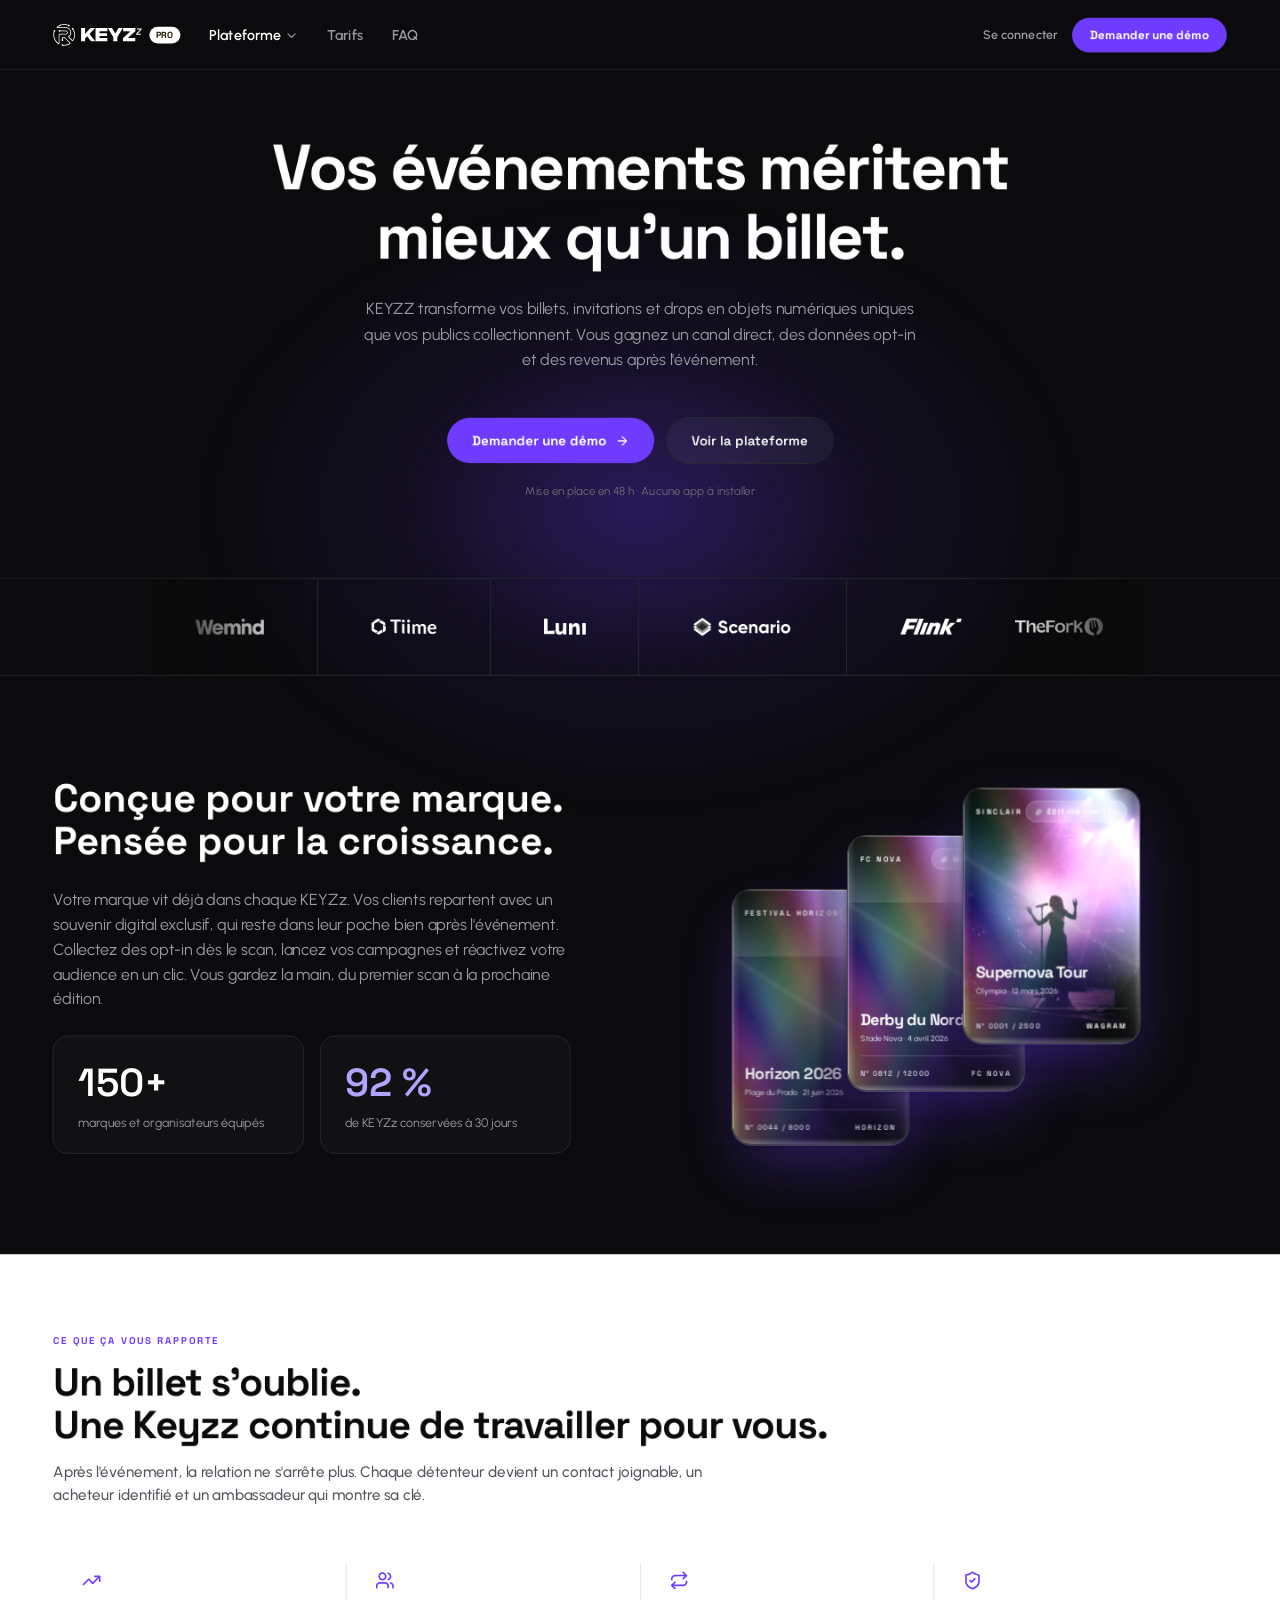
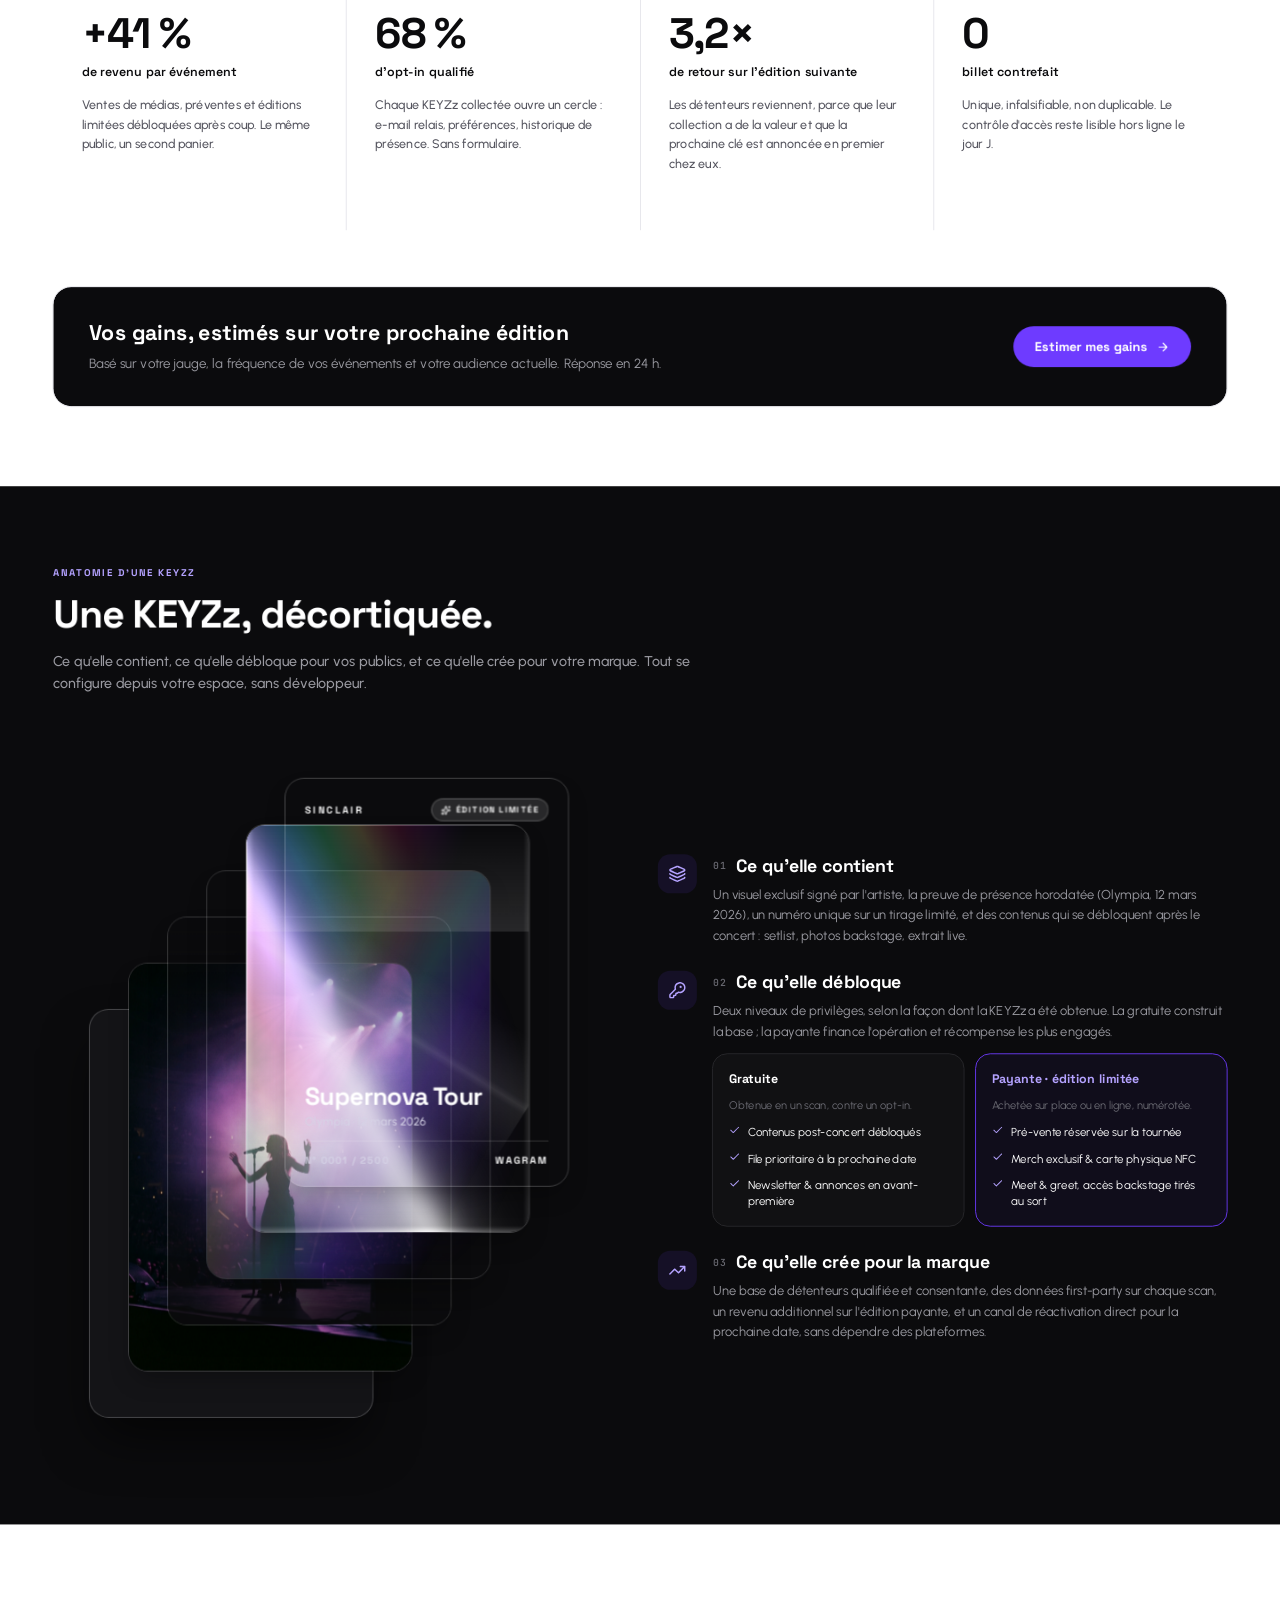
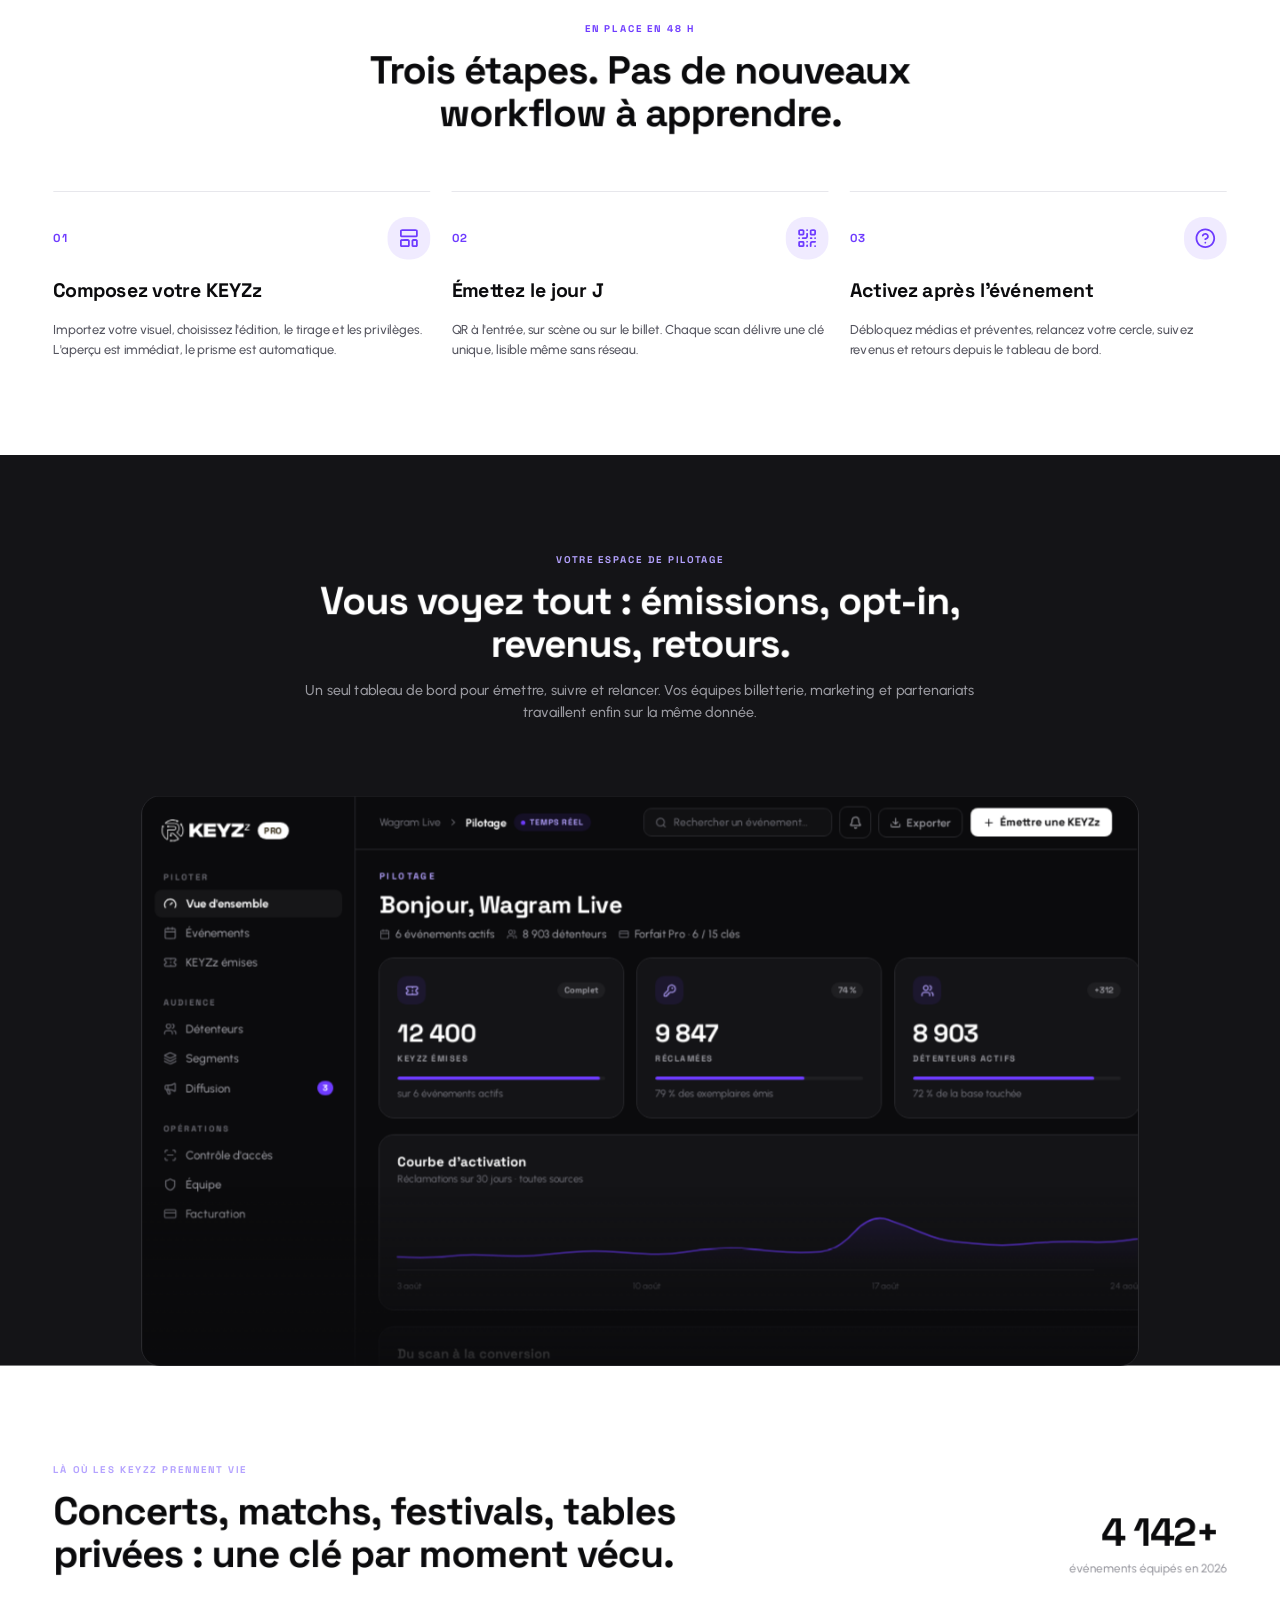
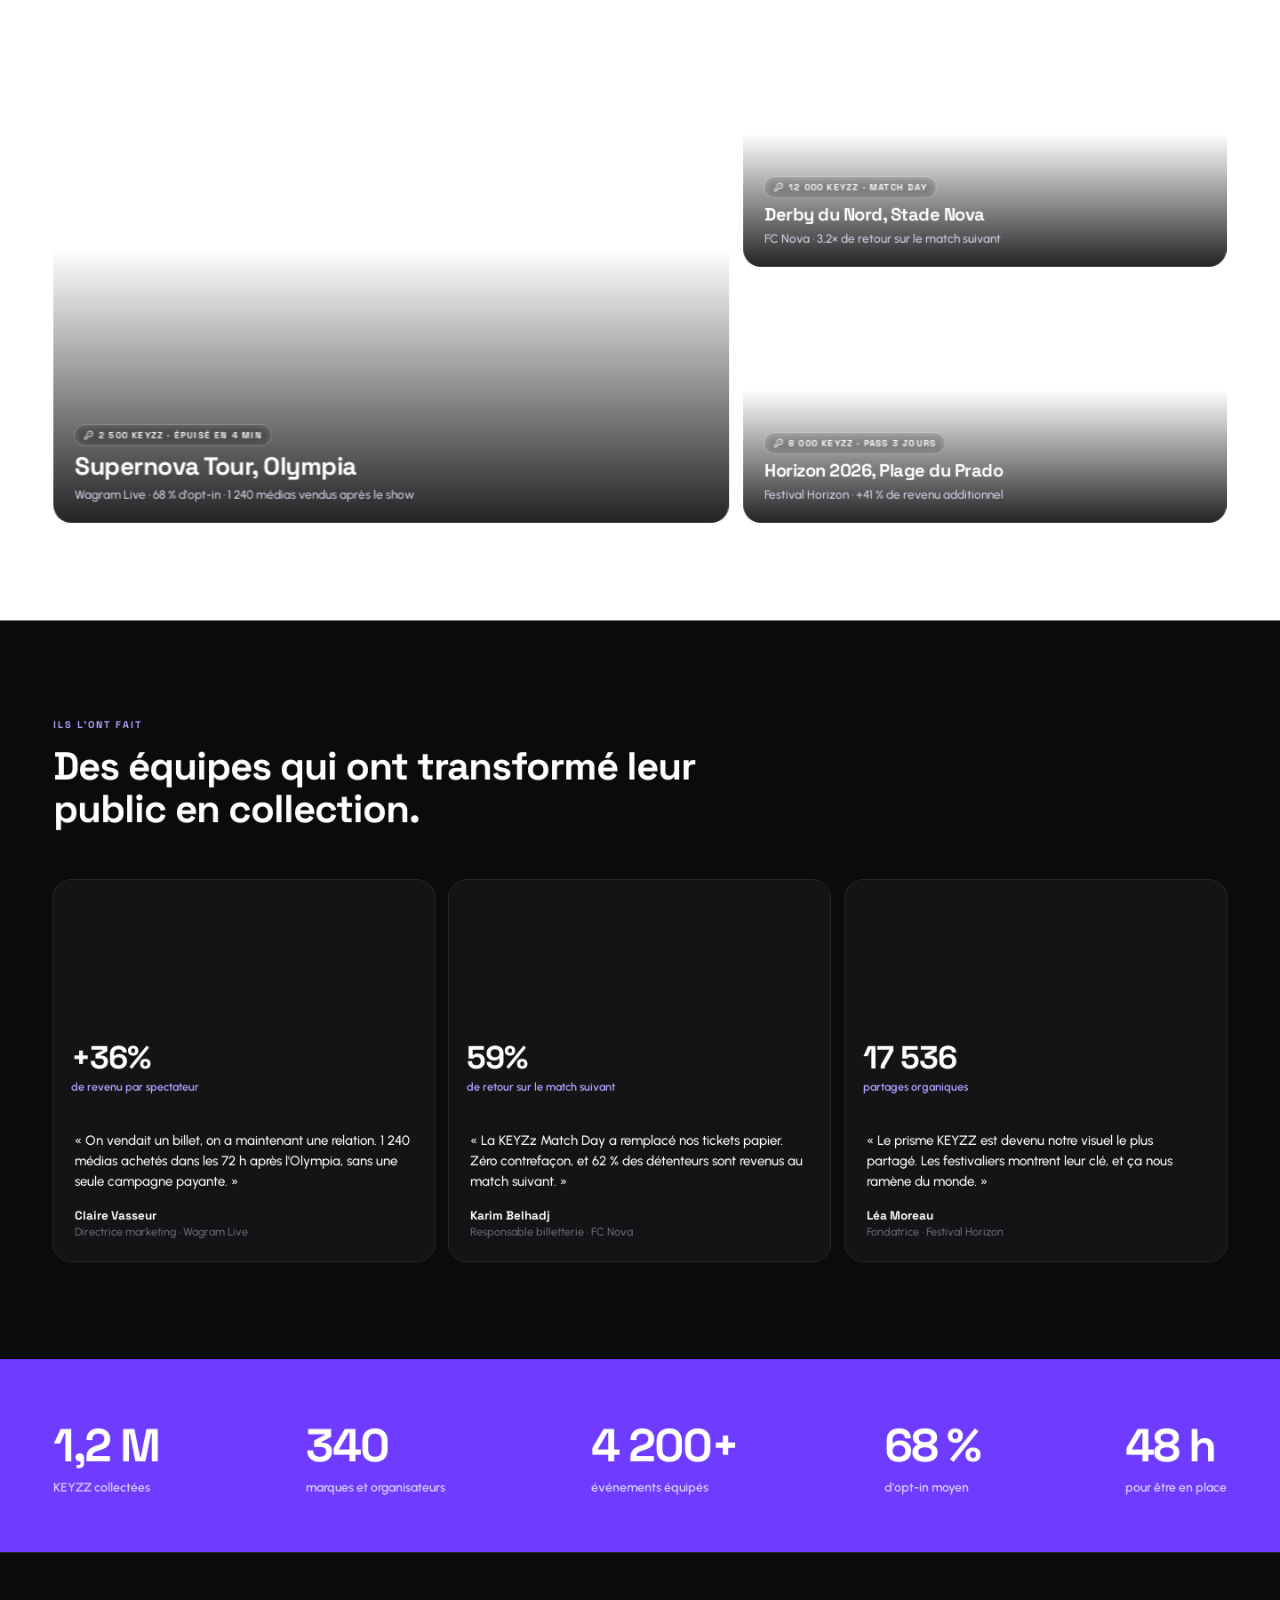
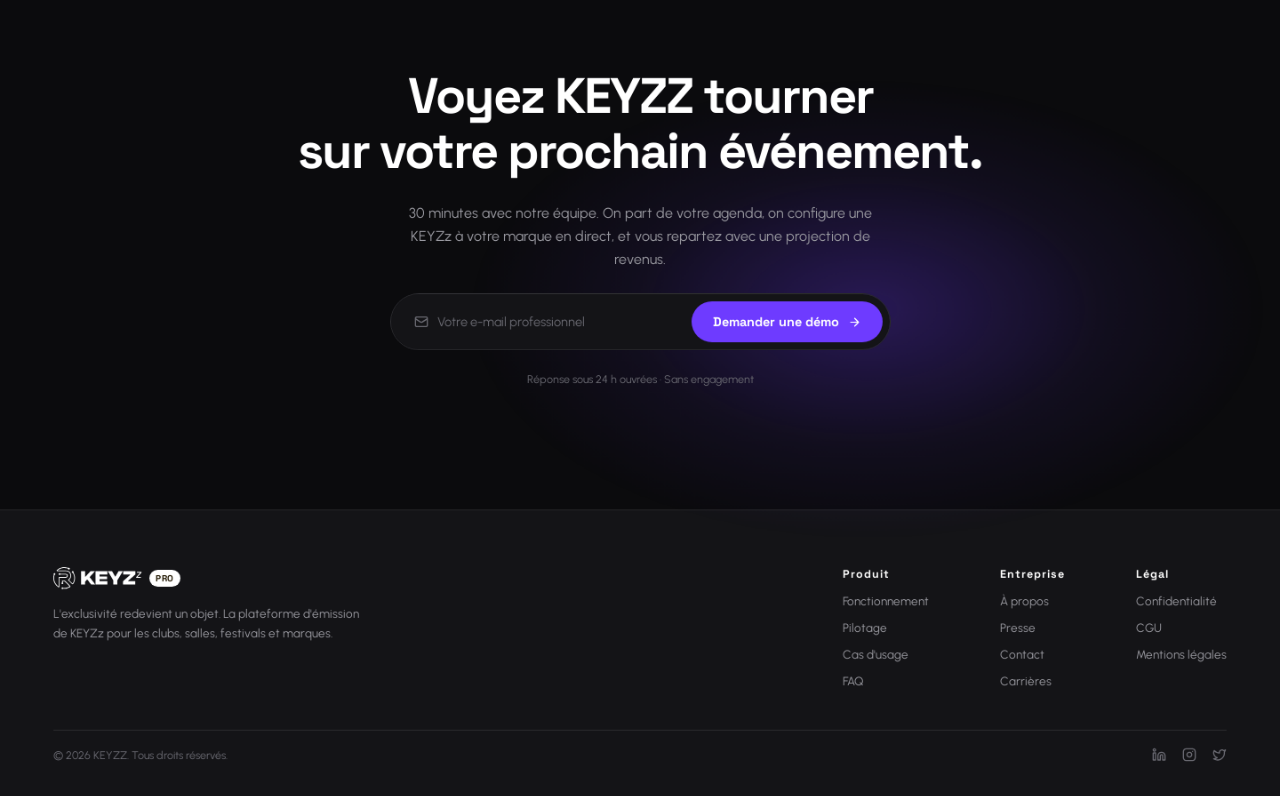
==== commit 8e8f3c47: "Retire le sélecteur d'audience du hero Le switch Marque / Agence / Artiste ne menait nulle part. L'i" ====
--- a/index.html
+++ b/index.html
@@ -220,80 +220,6 @@
           data-name="Halo violet"
           style="background-image: radial-gradient(ellipse 50% 50% at 50% 50%, #6E3BFF52 0%, #6E3BFF14 55%, #6E3BFF00 100%); background-repeat: no-repeat; background-size: 100% 100%; box-sizing: border-box; height: 700px; left: 220px; position: absolute; top: 140px; width: 1000px; z-index: 0"
         ></div>
-        <div
-          data-name="Sélecteur audience"
-          style="align-items: center; background-color: #141417; border-radius: 999px; box-sizing: border-box; display: flex; flex-direction: row; flex-shrink: 0; gap: 2px; height: fit-content; justify-content: flex-start; outline-offset: -0.5px; outline: 1px solid #2A2A2E; padding: 4px; position: relative; width: fit-content; z-index: 1"
-        >
-          <div
-            data-name="Onglet Marque"
-            style="align-items: center; background-color: #FFFFFF; border-radius: 999px; box-sizing: border-box; display: flex; flex-direction: row; flex-shrink: 0; gap: 6px; height: fit-content; justify-content: flex-start; padding: 8px 16px; width: fit-content"
-          >
-            <svg
-              data-name="Picto Marque"
-              viewBox="0 0 13.99993896484375 14"
-              preserveAspectRatio="xMidYMid meet"
-              xmlns="http://www.w3.org/2000/svg"
-              style="box-sizing: border-box; flex-shrink: 0; height: 16px; width: 16px"
-            >
-              <path
-                d="M5.65674 0.60156q-0.44775 0.04102-0.84766 0.32129-0.3999 0.28027-0.58105 0.70069-0.08545 0.21191-0.1128 0.37939-0.02734 0.16748-0.02734 0.50244l-0.01367 0.42041-0.96729 0q-0.79639 0-1.00146 0.01367-0.20166 0.01367-0.41016 0.09912-0.37939 0.15381-0.65967 0.46143-0.28027 0.30762-0.39306 0.70068-0.02734 0.14014-0.04102 0.32129-0.01367 0.23926-0.02734 0.92285l0.01367 4.84668q0.01367 0.48877 0.02734 0.5708 0.12646 0.54688 0.50928 0.90577 0.38623 0.35547 0.91944 0.45459 0.16748 0.02734 4.95605 0.02734 4.78857 0 4.95605-0.02734 0.5332-0.09912 0.91602-0.45459 0.38623-0.35889 0.5127-0.90577 0.01367-0.08203 0.02734-0.5708l0.01367-4.84668q-0.01367-0.68359-0.02734-0.92285-0.01367-0.18115-0.04102-0.32129-0.11279-0.39307-0.39307-0.70068-0.28027-0.30762-0.65966-0.46143-0.2085-0.08545-0.41358-0.09912-0.20166-0.01367-0.99804-0.01367l-0.96729 0-0.01367-0.42041q0-0.28027-0.00684-0.37598-0.00684-0.09912-0.03418-0.21191-0.15381-0.56055-0.57422-0.91602-0.42041-0.35889-0.99462-0.41357-0.16748-0.01367-1.31592-0.00684-1.14844 0.00684-1.32959 0.02051z m2.74463 1.20313q0.19482 0.09912 0.29394 0.29394 0.02734 0.07178 0.03418 0.13672 0.00684 0.06152 0.02051 0.32813l0 0.3623-3.5 0 0-0.3623q0.01367-0.2666 0.02051-0.32813 0.00684-0.06494 0.03418-0.13672 0.08545-0.18115 0.22558-0.24951l0-0.01367q0.08203-0.04443 0.16748-0.05811 0.08545-0.01367 0.36573-0.02734l2.23877 0.01367 0.09912 0.04102z m-4.32715 5.76953l0 3.5-0.92285 0q-0.67334 0-0.81348 0-0.14014 0-0.2085-0.02734-0.21191-0.08545-0.3247-0.29395l-0.04102-0.09912 0-6.13184 0.04102-0.09912q0.05811-0.12646 0.16748-0.21533 0.11279-0.09229 0.25293-0.10596 0.09912-0.02734 0.96728-0.02734l0.88184 0 0 3.5z m4.67578 0l0 3.5-3.5 0 0-7 3.5 0 0 3.5z m3.01123-3.47266q0.30762 0.04102 0.43408 0.32129l0.04102 0.09912 0 6.13184-0.04102 0.09912q-0.11279 0.2085-0.32471 0.29395-0.06836 0.02734-0.20849 0.02734-0.14014 0-0.81348 0l-0.92285 0 0-7 0.85449 0q0.86817 0 0.98096 0.02734z"
-                fill="#0B0B0D"
-              ></path>
-            </svg>
-            <div
-              data-name="Libellé Marque"
-              style="box-sizing: border-box; color: #0B0B0D; font-family: Urbanist, system-ui, sans-serif; font-size: 14px; font-style: normal; font-weight: 700; letter-spacing: 0px; line-height: normal; text-align: left; white-space: nowrap"
-            >
-              Marque
-            </div>
-          </div>
-          <div
-            data-name="Onglet Agence"
-            style="align-items: center; border-radius: 999px; box-sizing: border-box; display: flex; flex-direction: row; flex-shrink: 0; gap: 6px; height: fit-content; justify-content: flex-start; padding: 8px 16px; width: fit-content"
-          >
-            <svg
-              data-name="Picto Agence"
-              viewBox="0 0 13.99993896484375 14"
-              preserveAspectRatio="xMidYMid meet"
-              xmlns="http://www.w3.org/2000/svg"
-              style="box-sizing: border-box; flex-shrink: 0; height: 16px; width: 16px"
-            >
-              <path
-                d="M4.84326 1.20313q-0.81006 0.11279-1.42871 0.61865-0.61523 0.50244-0.89551 1.24414-0.18115 0.48877-0.18115 1.02197 0 0.28027 0.04102 0.50586 0.04443 0.22217 0.14013 0.48877 0.15381 0.46143 0.46826 0.84766 0.31787 0.38281 0.7212 0.63574 0.36572 0.22559 0.73486 0.32471 0.37256 0.0957 0.80664 0.0957 0.22559 0 0.3623-0.01367 0.14014-0.01367 0.35206-0.05811 0.60156-0.15381 1.104-0.55713 0.50586-0.40674 0.7998-0.98096 0.19482-0.39307 0.26661-0.88183 0.02734-0.14014 0.02734-0.40674 0-0.2666-0.02734-0.40674-0.09912-0.65625-0.46485-1.20312-0.3623-0.54688-0.93652-0.89551-0.43408-0.2666-0.98096-0.36572-0.15381-0.02734-0.45459-0.03418-0.30078-0.00684-0.45459 0.02051z m4.34082 0.0581q-0.14014 0.04102-0.25293 0.14014-0.11279 0.0957-0.15381 0.2666-0.04102 0.16748 0 0.32129 0.04102 0.15381 0.15381 0.25293 0.11279 0.0957 0.33838 0.18115 0.24951 0.08203 0.40332 0.17432 0.15381 0.08887 0.30762 0.25976 0.33838 0.33496 0.45459 0.76904 0.11963 0.43408 0.01367 0.86817-0.10254 0.43408-0.41699 0.76904-0.31445 0.33496-0.7793 0.48877-0.19482 0.07178-0.28711 0.14356-0.08887 0.06836-0.16064 0.20849-0.05469 0.09912-0.05469 0.23926 0 0.13672 0.05469 0.23584 0.08545 0.19482 0.28027 0.29395 0.12646 0.05811 0.25293 0.05126 0.12646-0.01025 0.33496-0.07861 0.35205-0.11279 0.6084-0.27344 0.25977-0.16064 0.5127-0.42724 0.78271-0.78271 0.85449-1.84912 0.09912-1.18945-0.70069-2.12598-0.48877-0.58789-1.2749-0.85449-0.33496-0.11279-0.48877-0.05469z m-3.73926 1.09033q0.40674 0.02734 0.78272 0.28711 0.37939 0.25977 0.58105 0.65967 0.20508 0.39648 0.18457 0.88184-0.02051 0.48193-0.28711 0.86132-0.15381 0.23584-0.37939 0.41358-0.22217 0.17432-0.46143 0.27002-0.19482 0.05811-0.2871 0.07861-0.08887 0.02051-0.32813 0.02051-0.23926 0-0.33154-0.02051-0.08887-0.02051-0.28369-0.07861-0.39307-0.14014-0.68018-0.46826-0.28711-0.32813-0.3999-0.73487-0.10938-0.46143 0.01367-0.90918 0.12646-0.44775 0.45459-0.76904 0.33154-0.32471 0.79297-0.45117 0.08545-0.02734 0.24609-0.04785 0.16064-0.02051 0.21533-0.00684l0.16748 0.01367z m-2.35156 5.85156q-0.96387 0.14014-1.65088 0.82715-0.54687 0.54688-0.75537 1.31592-0.07178 0.23926-0.08545 0.44092-0.01367 0.20166-0.01367 0.82031l0 0.76904 0.04102 0.1128q0.05811 0.0957 0.14013 0.18115 0.21191 0.19482 0.50586 0.14697 0.29395-0.04785 0.42041-0.31445l0.04102-0.09912 0.01367-0.79639q0.01367-0.61865 0.02734-0.77246 0.01367-0.15381 0.07178-0.34863 0.14014-0.37939 0.46826-0.68018 0.32813-0.30078 0.73487-0.41357 0.15381-0.04102 0.53662-0.05469 0.38623-0.01367 1.66113-0.01367 1.2749 0 1.65771 0.01367 0.38623 0.01367 0.54004 0.05469 0.42041 0.11279 0.75538 0.43066 0.33838 0.31445 0.46142 0.71778 0.05811 0.16748 0.06494 0.3247 0.00684 0.15381 0.02051 0.7417l0.01367 0.79639 0.04102 0.09912q0.12646 0.2666 0.42041 0.31445 0.29395 0.04785 0.50586-0.14697 0.08203-0.08545 0.14013-0.18115l0.04102-0.1128 0-0.76904q0-0.61865-0.01367-0.82031-0.01367-0.20166-0.08545-0.44092-0.08203-0.32129-0.23584-0.61523-0.2666-0.51953-0.73828-0.90235-0.46826-0.38623-1.02539-0.54004l-0.04444-0.01367q-0.16748-0.05811-0.29394-0.07178-0.15381-0.01367-0.56055-0.01367l-1.60986-0.01367q-2.05762 0-2.21143 0.02734z m7.85449 0.05811q-0.23926 0.05469-0.36572 0.27344-0.12305 0.21533-0.05469 0.45459 0.05811 0.19482 0.21192 0.30761 0.06836 0.04102 0.28027 0.12647 0.24951 0.08203 0.40332 0.17432 0.15381 0.08887 0.32471 0.27343 0.33496 0.34863 0.44775 0.78272 0.02734 0.11279 0.03418 0.24609 0.00684 0.1333 0.02051 0.70752l0.01367 0.79639 0.04102 0.09912q0.12646 0.2666 0.42041 0.31445 0.29395 0.04785 0.50586-0.14697 0.08203-0.08545 0.14013-0.18115l0.04102-0.1128 0.01367-0.64599q0-0.64258-0.02734-0.95703-0.02734-0.31445-0.12647-0.59473-0.14014-0.42041-0.42724-0.81006-0.28711-0.39307-0.64942-0.65967-0.31103-0.22559-0.69726-0.35888-0.38281-0.1333-0.5503-0.08887z"
-                fill="#9A9AA1"
-              ></path>
-            </svg>
-            <div
-              data-name="Libellé Agence"
-              style="box-sizing: border-box; color: #9A9AA1; font-family: Urbanist, system-ui, sans-serif; font-size: 14px; font-style: normal; font-weight: 600; letter-spacing: 0px; line-height: normal; text-align: left; white-space: nowrap"
-            >
-              Agence
-            </div>
-          </div>
-          <div
-            data-name="Onglet Artiste"
-            style="align-items: center; border-radius: 999px; box-sizing: border-box; display: flex; flex-direction: row; flex-shrink: 0; gap: 6px; height: fit-content; justify-content: flex-start; padding: 8px 16px; width: fit-content"
-          >
-            <svg
-              data-name="Picto Artiste"
-              viewBox="0 0 13.99993896484375 14"
-              preserveAspectRatio="xMidYMid meet"
-              xmlns="http://www.w3.org/2000/svg"
-              style="box-sizing: border-box; flex-shrink: 0; height: 16px; width: 16px"
-            >
-              <path
-                d="M6.90088 0.58789q-0.64258 0.02734-1.18262 0.38623-0.53662 0.35547-0.80322 0.92969-0.14014 0.28027-0.19824 0.54687-0.02734 0.0957-0.02735 0.4751l-0.01367 4.40918 0.04102 0.16748q0.19824 0.78613 0.75879 1.26123 0.43408 0.36572 1.02197 0.51953 0.10938 0.02734 0.1914 0.03418 0.08545 0.00684 0.31104 0.00684 0.28027 0 0.43408-0.02734 0.15381-0.02734 0.3794-0.1128 0.46143-0.16748 0.82373-0.52295 0.36572-0.35889 0.54687-0.83398 0.04102-0.12646 0.08545-0.29395l0.05469-0.1709 0-4.15625q0-0.48877-0.02734-0.68701-0.01367-0.12646-0.07178-0.29394l-0.01367-0.02735q-0.23584-0.70068-0.80323-1.13476-0.56738-0.43408-1.30908-0.4751l-0.19824 0z m0.33838 1.18945q0.29395 0.05811 0.52978 0.26661 0.23926 0.2085 0.32129 0.47509 0.04443 0.12646 0.06494 0.3042 0.02051 0.17432 0.00684 2.25928l0 1.77734q-0.01367 0.36572-0.02734 0.43409-0.08545 0.29395-0.31788 0.52636-0.229 0.229-0.52294 0.31446-0.11279 0.02734-0.29395 0.02734-0.18115 0-0.29395-0.02734-0.30762-0.08545-0.5332-0.31446-0.22217-0.23242-0.30762-0.52636-0.01367-0.06836-0.02734-0.43409l0-1.77734q-0.01367-2.08496 0-2.26953 0.04102-0.30762 0.19482-0.54346 0.19824-0.29395 0.52637-0.42724 0.32813-0.1333 0.68018-0.06495z m-4.46729 3.48633q-0.14014 0.04102-0.2666 0.16748-0.0957 0.08545-0.1333 0.17774-0.03418 0.08887-0.03418 0.31445-0.01367 0.18115 0 0.69727 0 0.61865 0.01367 0.83056 0.01367 0.2085 0.08545 0.51612 0.0957 0.4751 0.31104 0.96044 0.21875 0.48193 0.52636 0.88526 0.46484 0.60156 1.09375 1.03564 0.62891 0.43408 1.35694 0.646 0.40674 0.11279 0.63232 0.12646l0.05469 0.01368 0.01367 0.70068q0 0.41699 0.01367 0.52978 0 0.16748 0.02735 0.22559 0.03076 0.05469 0.11279 0.14014l0.01367 0.01367q0.16748 0.16748 0.40674 0.16748 0.23926 0 0.40674-0.16748l0.01367-0.01367q0.08203-0.08545 0.10938-0.14014 0.03076-0.05811 0.03076-0.22559 0.01367-0.11279 0.01367-0.52978l0.01367-0.70068 0.05469-0.01368q0.04443 0 0.22558-0.04443 1.06299-0.19482 1.92432-0.8374 0.86133-0.646 1.3501-1.59619 0.36572-0.71436 0.49219-1.54151 0.02734-0.19482 0.02734-0.96386 0.01367-0.5332 0-0.70069 0-0.23926-0.0376-0.32812-0.03418-0.09229-0.12988-0.17774-0.18115-0.19482-0.44775-0.17431-0.2666 0.02051-0.42042 0.23242-0.09912 0.10938-0.11279 0.24267-0.01367 0.1333-0.01367 0.70752 0 0.54688-0.01367 0.78614-0.01367 0.23584-0.05469 0.47509-0.08545 0.38965-0.27685 0.79639-0.18799 0.40674-0.46827 0.72803-0.48877 0.60156-1.17578 0.92627-0.71436 0.34863-1.51074 0.34863-0.79639 0-1.52441-0.34863-0.49219-0.23926-0.88526-0.61866-0.9502-0.90918-1.07666-2.21142-0.01367-0.19482-0.01367-0.88184 0-0.57422-0.01367-0.69726-0.01367-0.12646-0.08545-0.23926-0.0957-0.14014-0.28027-0.2085-0.18115-0.07178-0.34864-0.03076z"
-                fill="#9A9AA1"
-              ></path>
-            </svg>
-            <div
-              data-name="Libellé Artiste"
-              style="box-sizing: border-box; color: #9A9AA1; font-family: Urbanist, system-ui, sans-serif; font-size: 14px; font-style: normal; font-weight: 600; letter-spacing: 0px; line-height: normal; text-align: left; white-space: nowrap"
-            >
-              Artiste
-            </div>
-          </div>
-        </div>
         <div
           data-name="Frame 2147223762"
           style="align-items: center; box-sizing: border-box; display: flex; flex-direction: column; flex-shrink: 0; gap: 28px; height: fit-content; justify-content: flex-start; position: relative; width: 912px; z-index: 2"
--- a/assets/motion.css
+++ b/assets/motion.css
@@ -310,7 +310,8 @@
 }
 
 /* --------------------------------------------------------------------------
-   Sélecteur d'audience — la bulle blanche glisse sous l'onglet survolé.
+   Sélecteurs segmentés (bascule mensuel / annuel) — la bulle blanche glisse
+   sous l'onglet survolé.
    Les couleurs ne s'appliquent qu'une fois la bulle posée par motion.js
    (.kz-seg) : sans JS, l'onglet actif garde le blanc inline de l'export.
    -------------------------------------------------------------------------- */
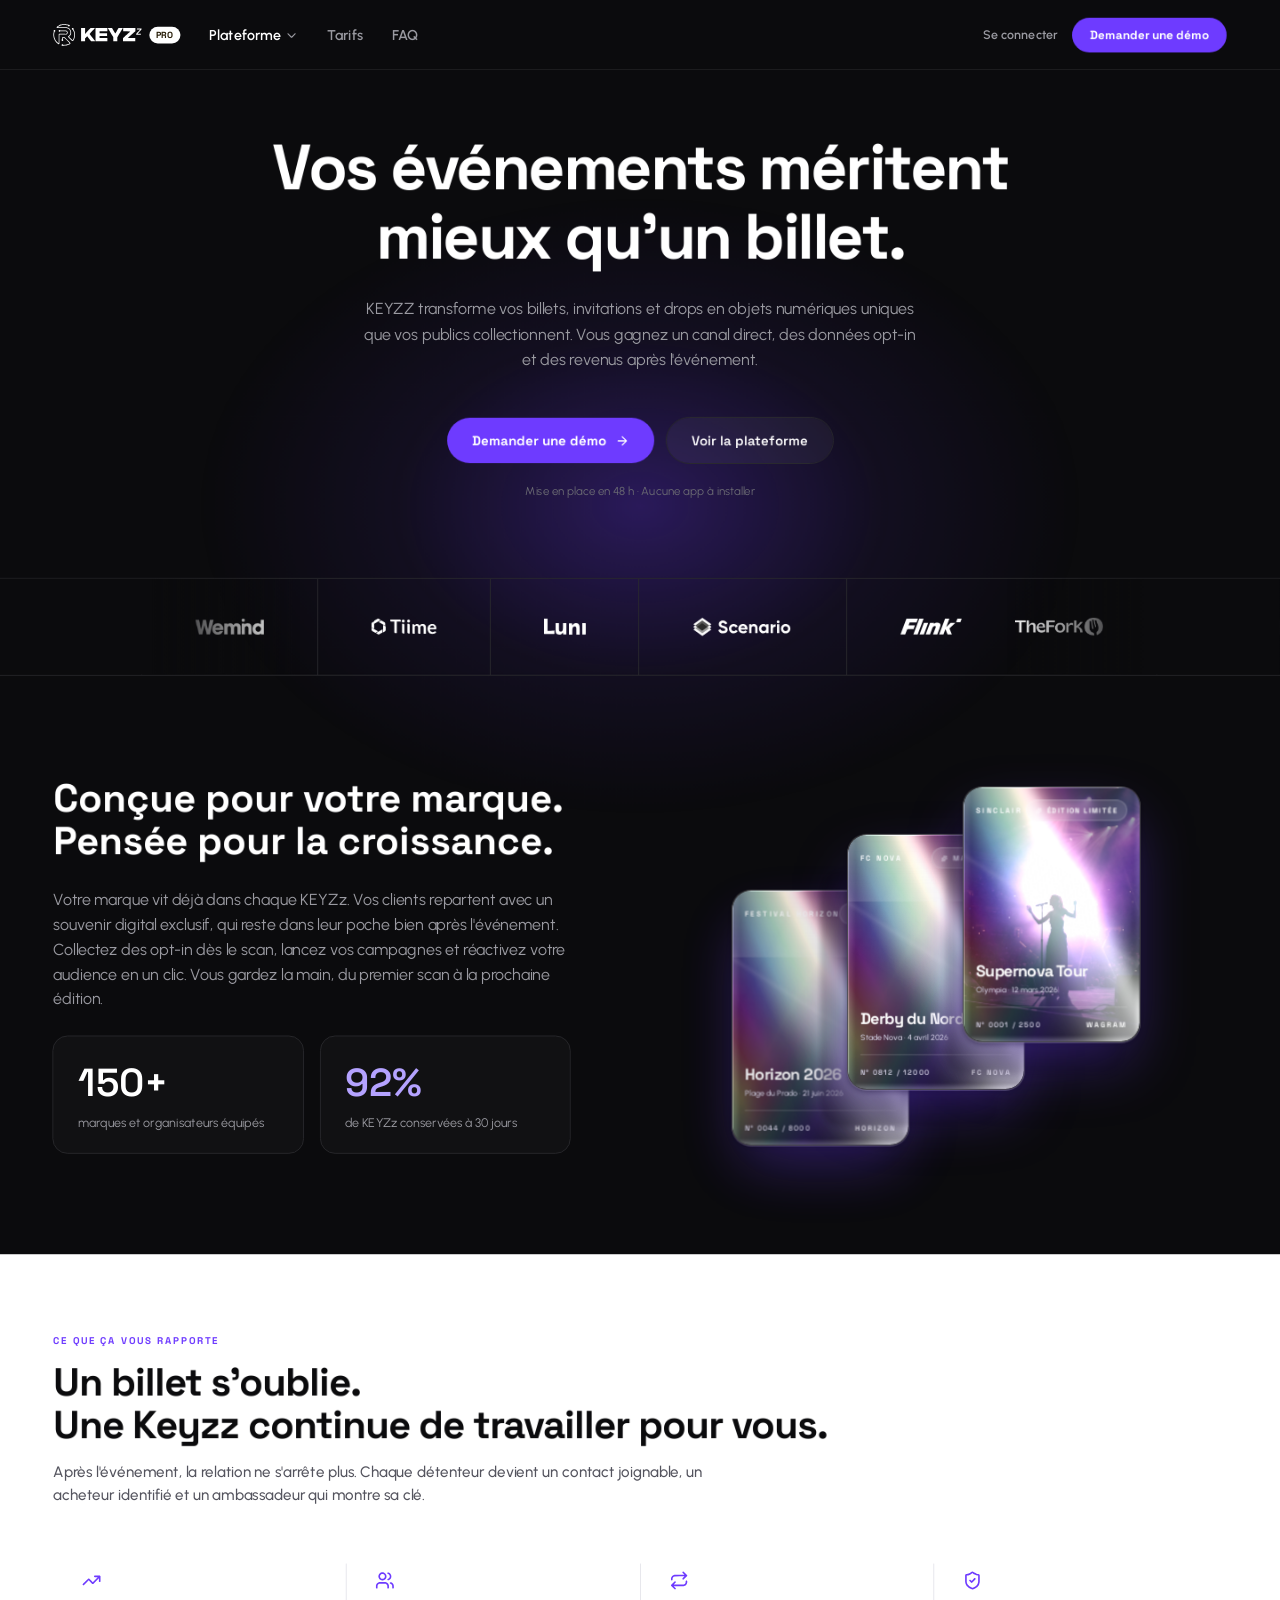
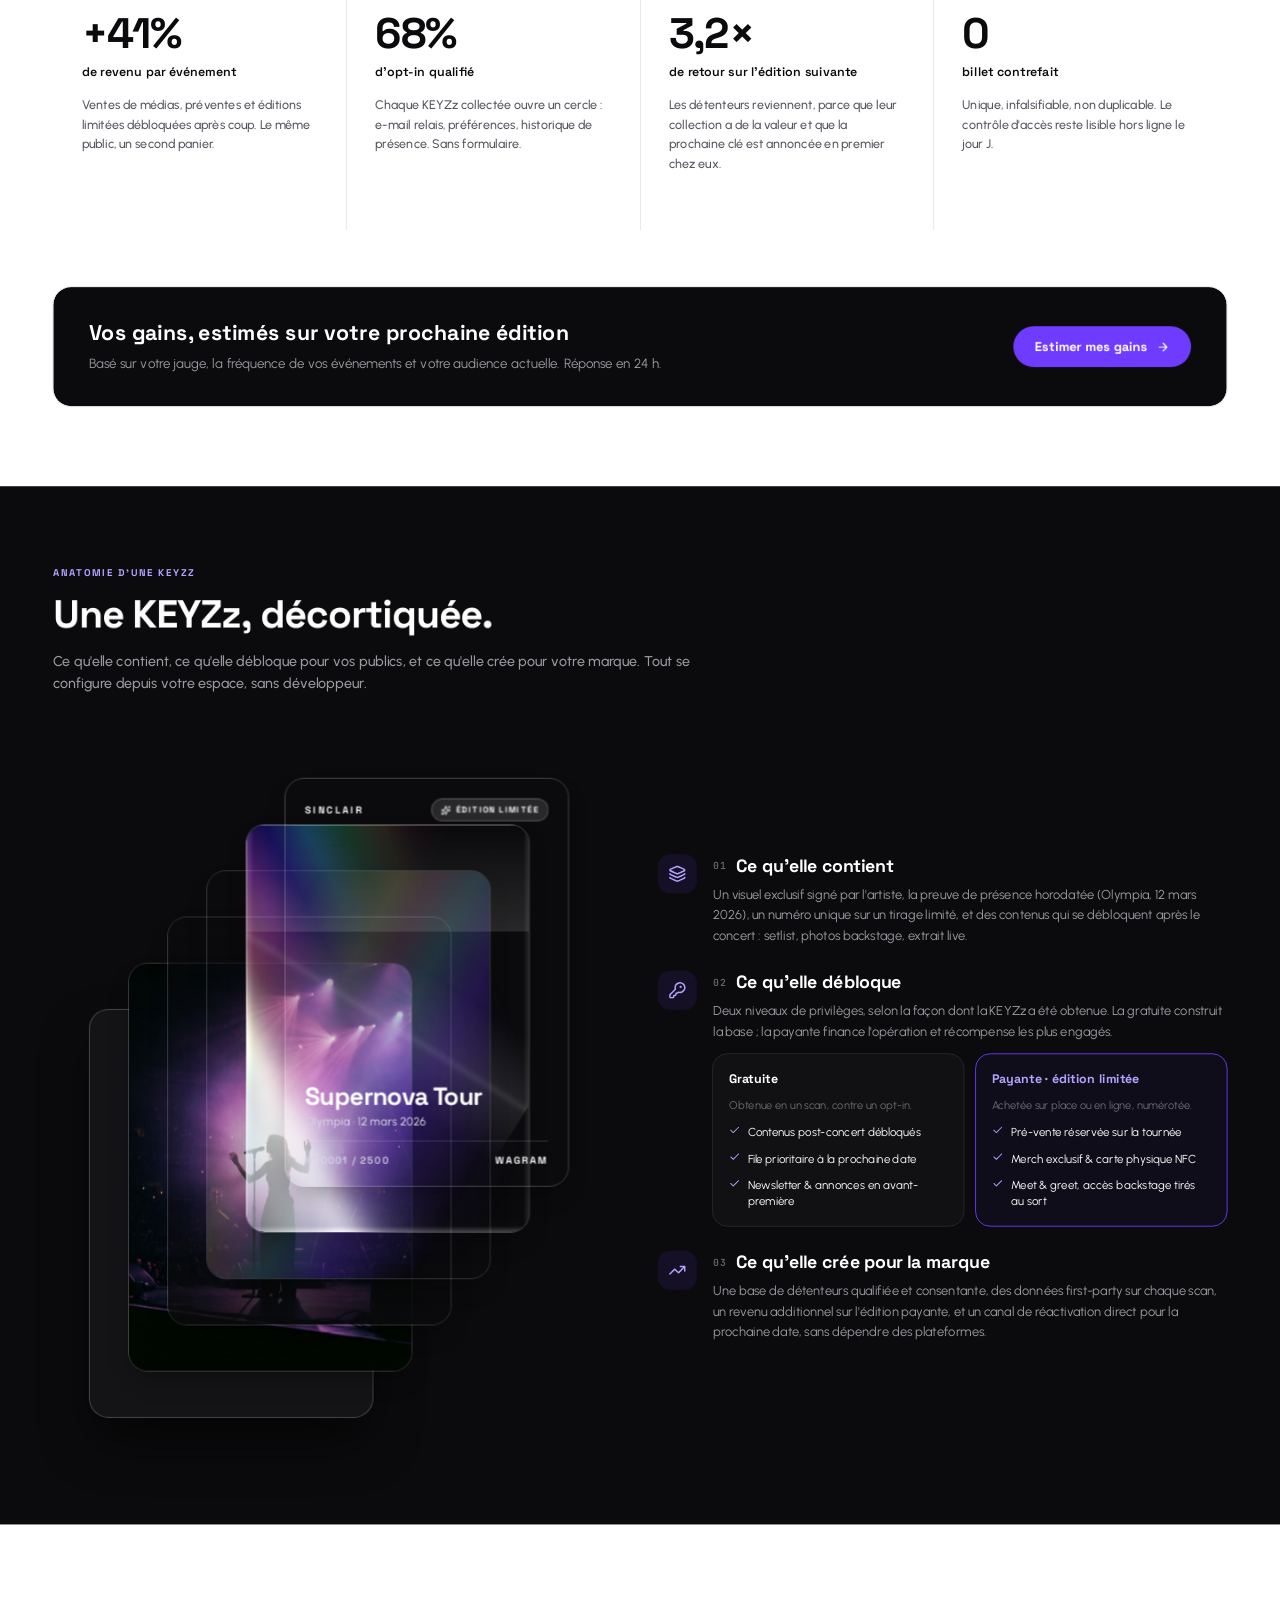
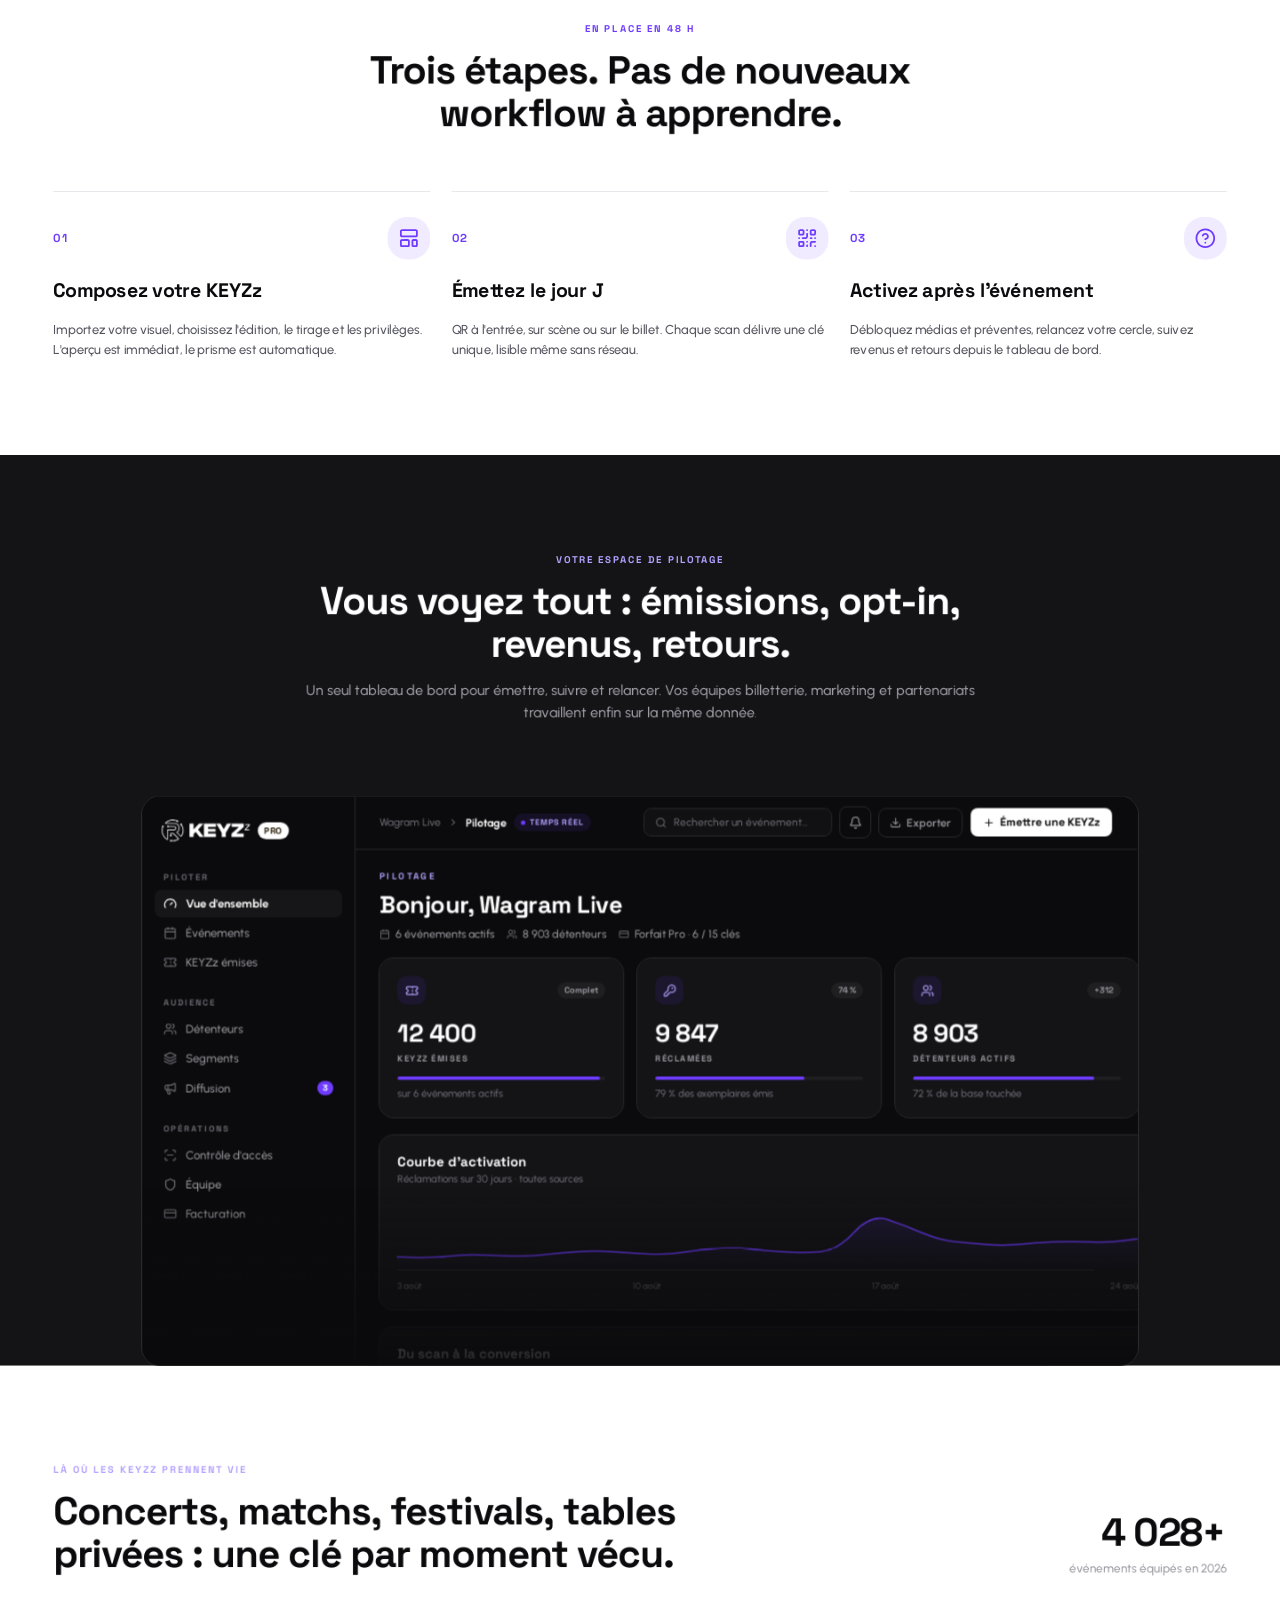
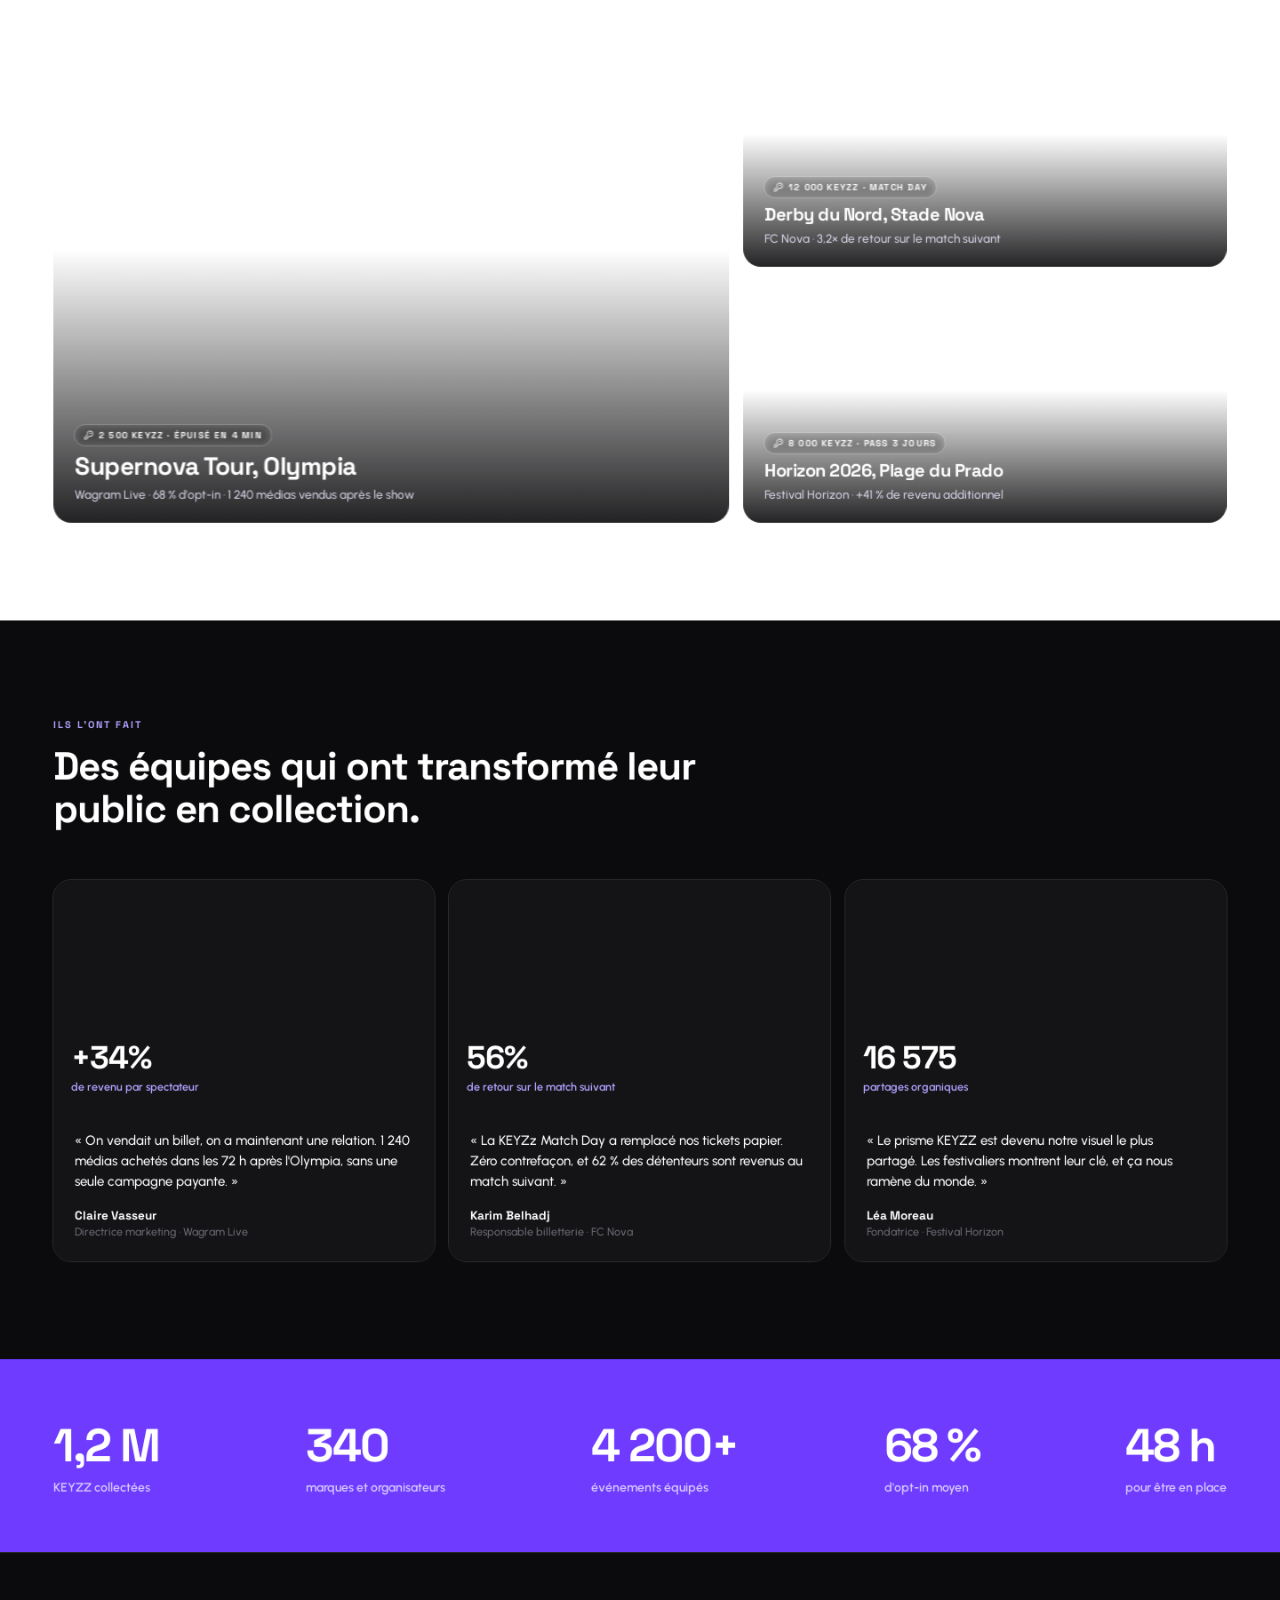
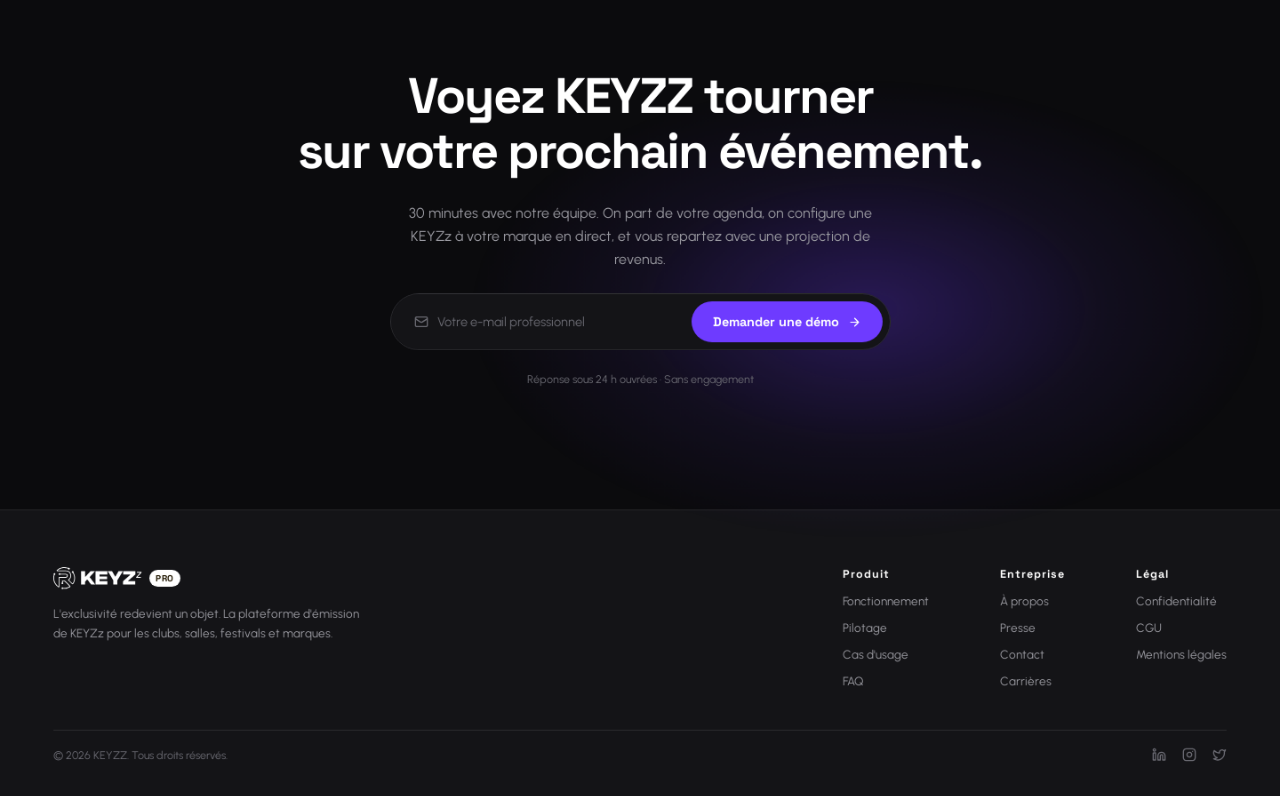
==== commit ec6a675d: "Ajoute la page simulateur Générée par tools/build.py depuis l'export pen.dev, comme les deux autres " ====
--- a/index.html
+++ b/index.html
@@ -1325,7 +1325,7 @@
               Réponse en 24 h.
             </div>
           </div>
-          <div
+          <a class="kz-link" href="simulator.html"><div
             data-name="Bouton estimation"
             style="align-items: center; background-color: #6E3BFF; border-radius: 999px; box-sizing: border-box; display: flex; flex-direction: row; flex-shrink: 0; gap: 10px; height: fit-content; justify-content: flex-start; padding: 14px 24px; width: fit-content"
           >
@@ -1347,7 +1347,7 @@
                 fill="#FFFFFF"
               ></path>
             </svg>
-          </div>
+          </div></a>
         </div>
       </div>
       <div
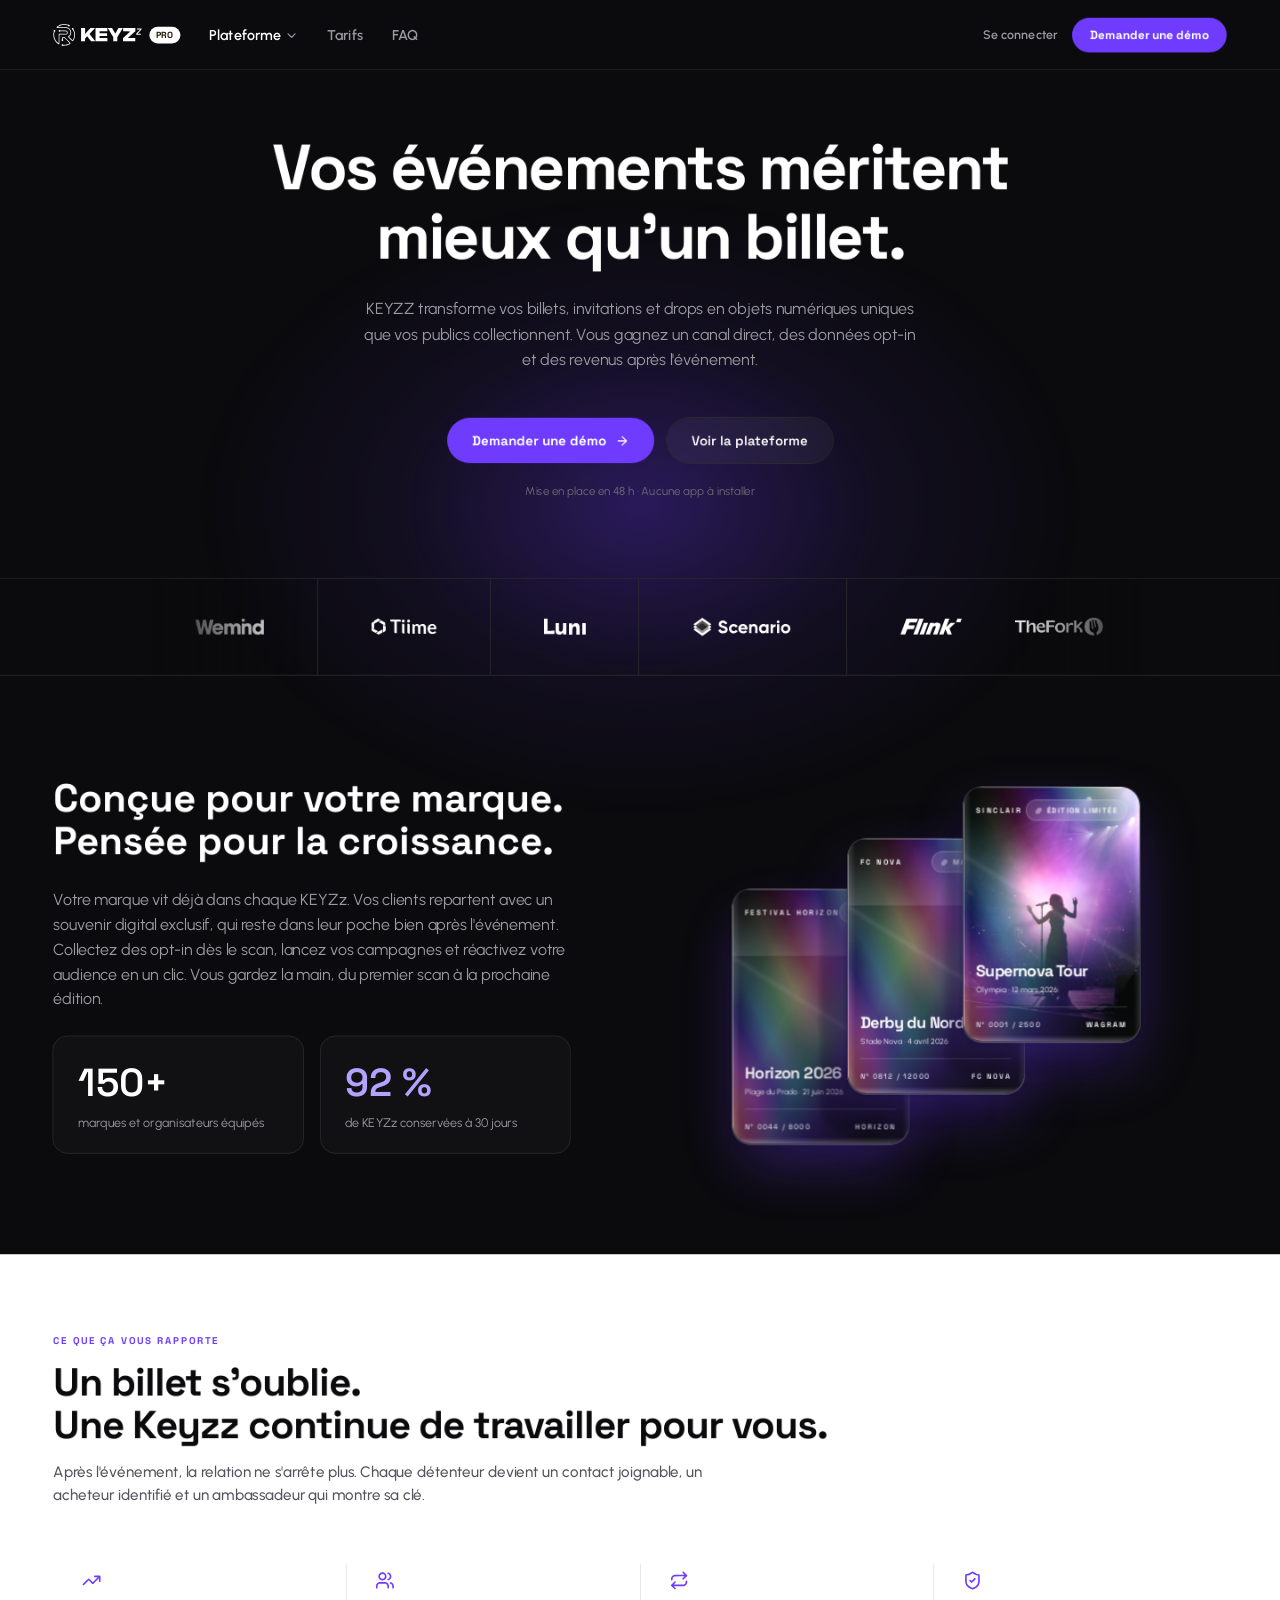
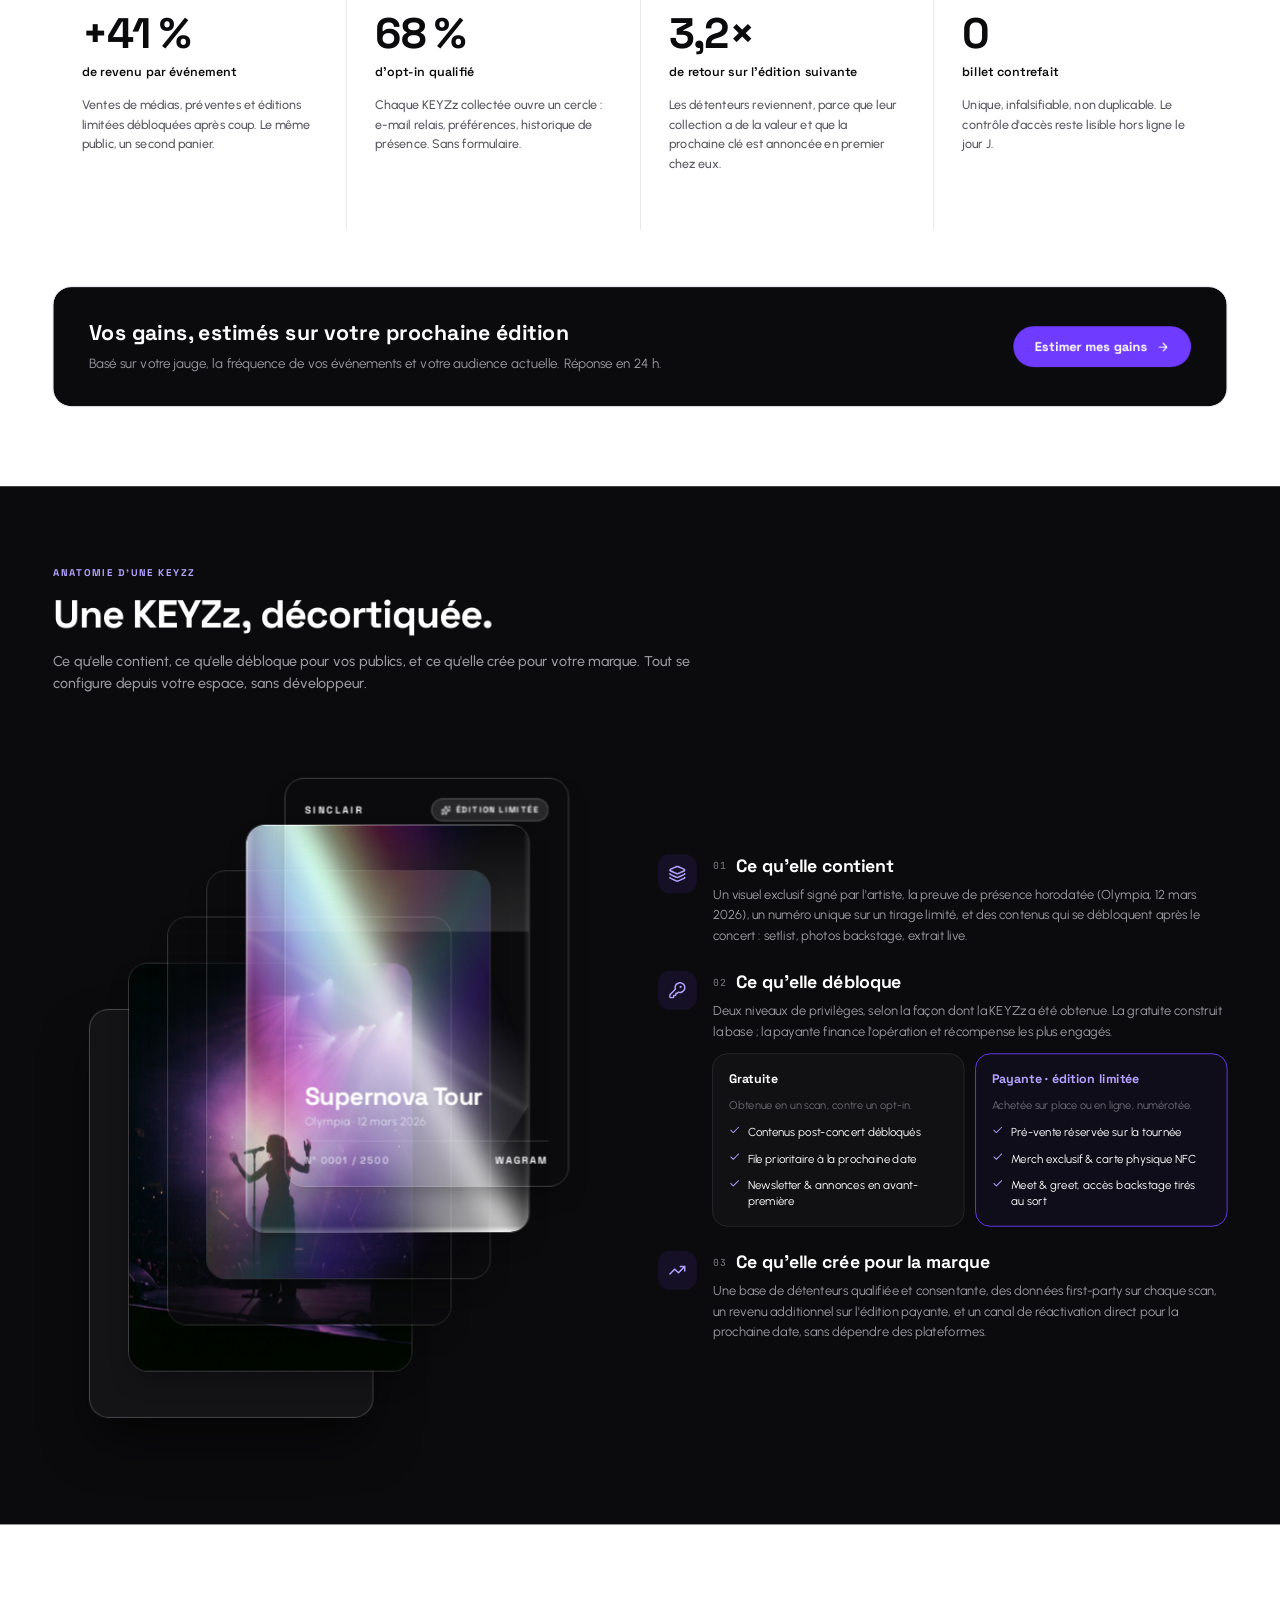
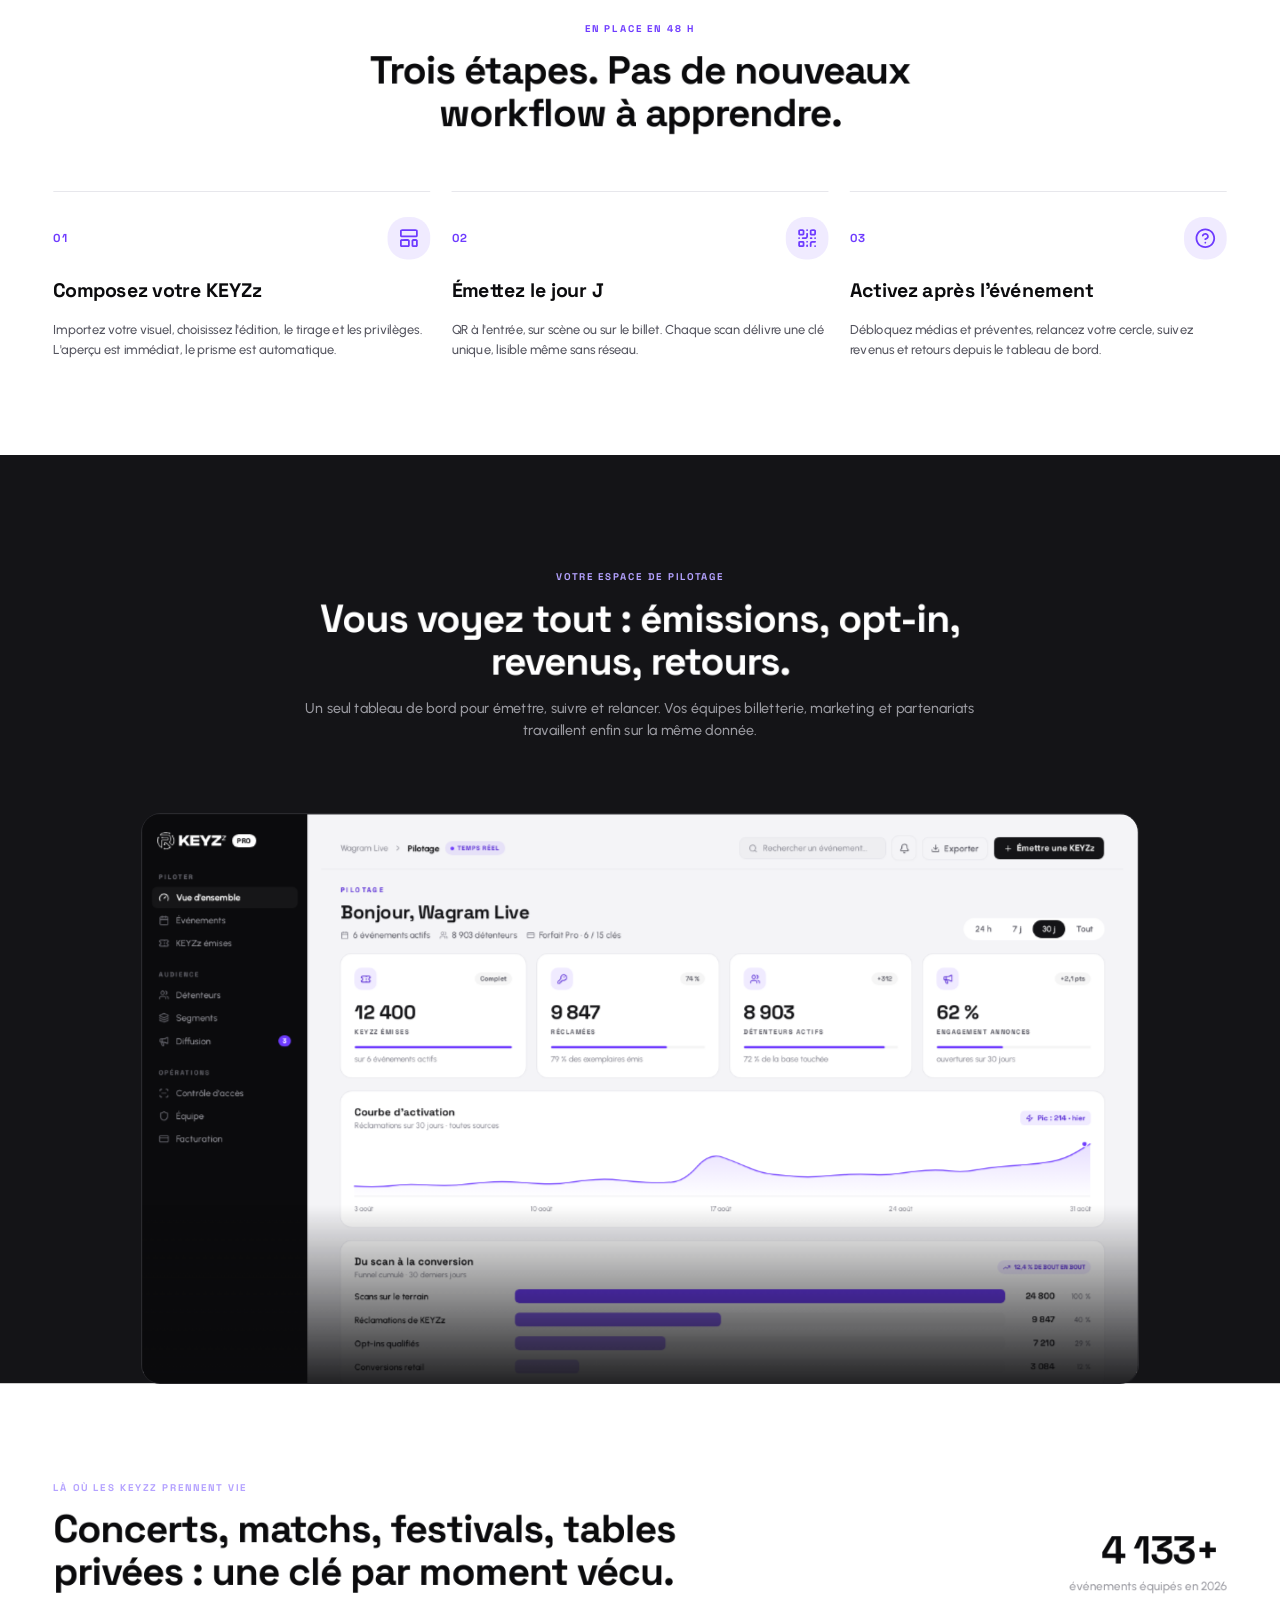
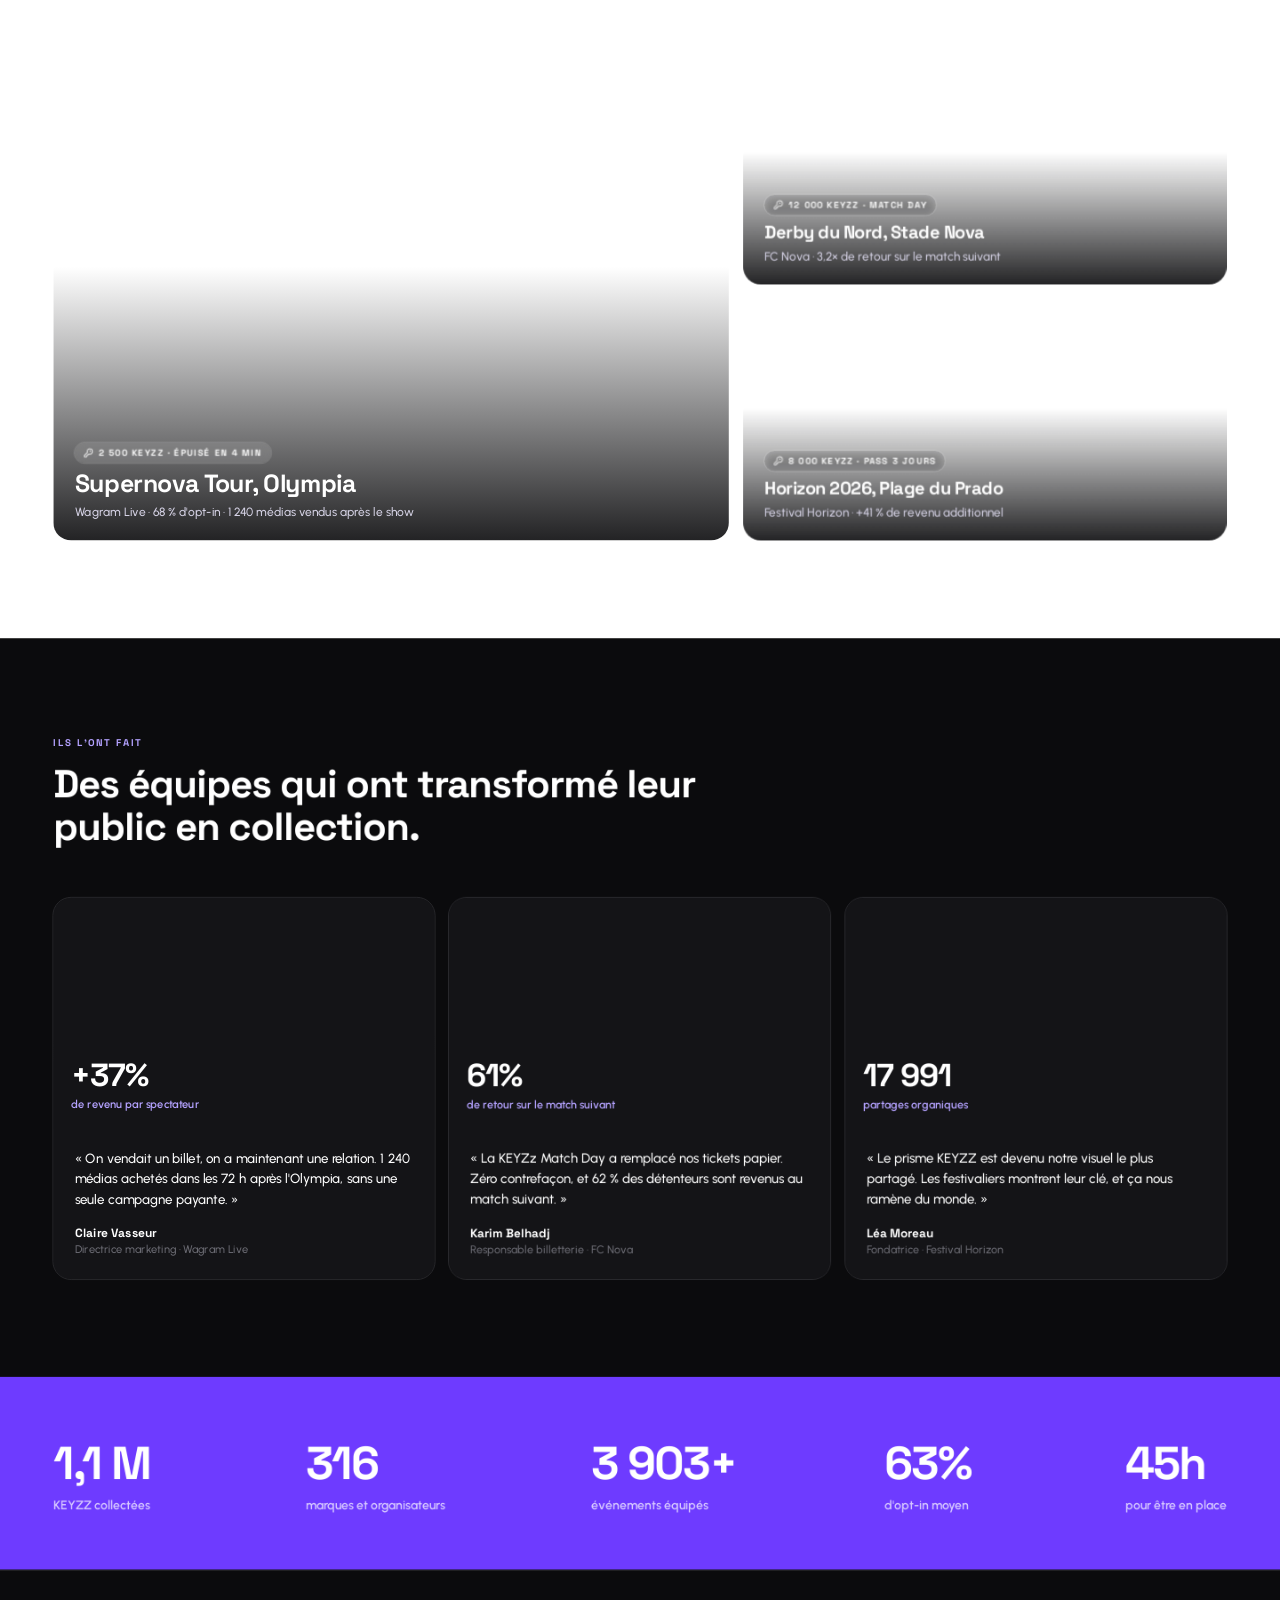
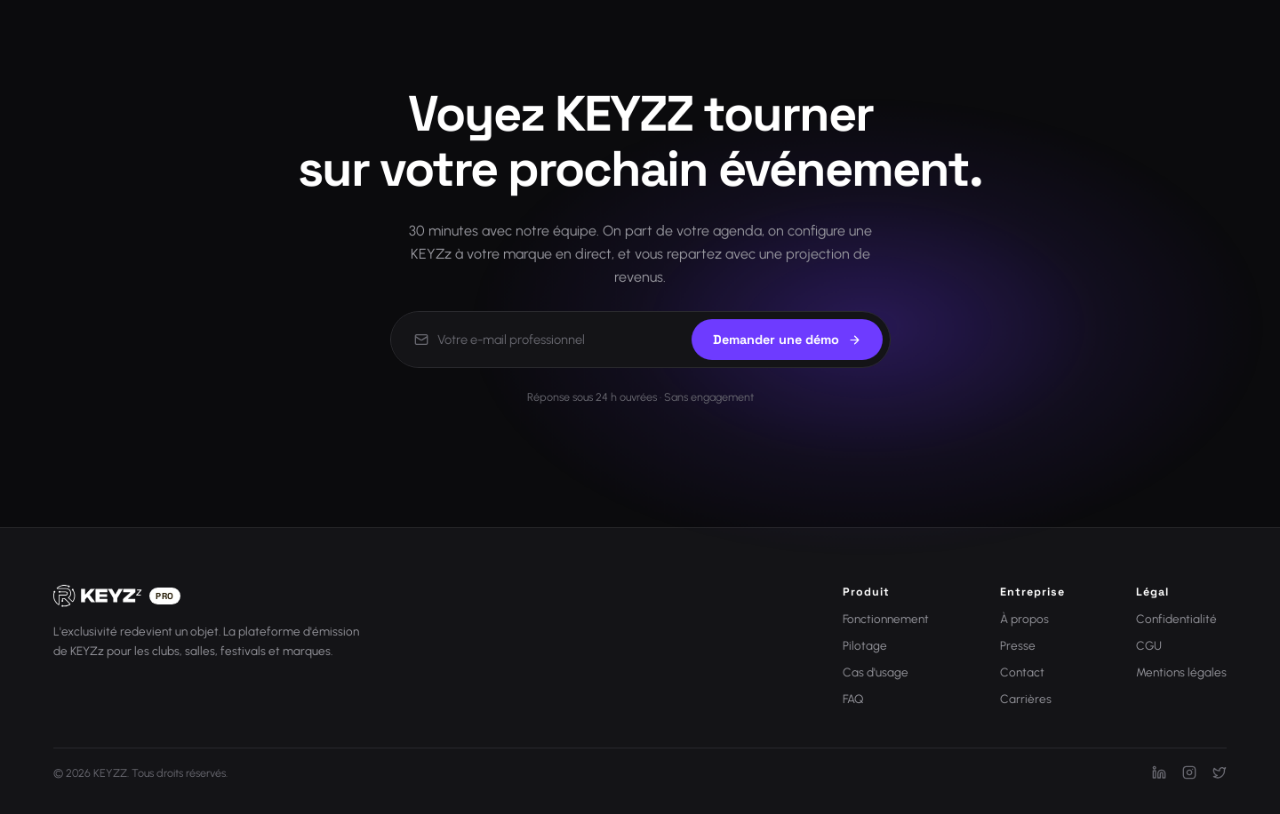
==== commit 4bd8c7ce: "Home : mockup Pilotage en mode clair, 20 px d'air au-dessus du titre Le tableau de bord de la sectio" ====
--- a/index.html
+++ b/index.html
@@ -2028,7 +2028,7 @@
       </div>
       <div
         data-name="Section Pilotage"
-        style="align-items: center; background-color: #141417; box-sizing: border-box; display: flex; flex-direction: column; flex-shrink: 0; gap: 82px; height: fit-content; justify-content: flex-start; overflow: hidden; padding: 110px 60px 0px 60px; width: 100%"
+        style="align-items: center; background-color: #141417; box-sizing: border-box; display: flex; flex-direction: column; flex-shrink: 0; gap: 82px; height: fit-content; justify-content: flex-start; overflow: hidden; padding: 130px 60px 0px 60px; width: 100%"
       >
         <div
           data-name="En-tête section"
@@ -2059,615 +2059,1737 @@
           style="background-color: #141417; border-radius: 20px; box-sizing: border-box; flex-shrink: 0; height: 640px; outline-offset: -0.75px; outline: 1.5px solid #2A2A2E; overflow: hidden; position: relative; width: 1120px"
         >
           <div
-            data-name="Dashboard (copie)"
-            style="align-items: flex-start; background-color: #0B0B0D; box-sizing: border-box; display: flex; flex-direction: row; gap: 0px; height: 916px; justify-content: flex-start; left: 0px; overflow: hidden; position: absolute; top: 0px; width: 1120px; z-index: 0"
-          >
-            <div
-              data-name="Barre latérale"
-              style="align-items: flex-start; border-color: #2A2A2E; border-style: solid; border-width: 0px 1px 0px 0px; box-sizing: border-box; display: flex; flex-direction: column; flex-shrink: 0; gap: 22px; height: 916px; justify-content: flex-start; margin: 0px -0.5px 0px 0px; padding: 20px 14px; width: 239.5px"
-            >
-              <div
-                data-name="Marque"
-                style="align-items: center; box-sizing: border-box; display: flex; flex-direction: row; flex-shrink: 0; gap: 8px; height: fit-content; justify-content: flex-start; padding: 6px 8px; width: fit-content"
-              >
-                <div
-                  data-name="Logo"
-                  style="box-sizing: border-box; flex-shrink: 0; height: 25.4px; position: relative; width: 100px"
-                >
-                  <svg
-                    data-name="Tracé 1"
-                    viewBox="0 0 114 29"
-                    preserveAspectRatio="none"
-                    xmlns="http://www.w3.org/2000/svg"
-                    style="box-sizing: border-box; height: 25.4px; left: 0px; overflow: visible; position: absolute; top: 0px; width: 100px; z-index: 0"
-                  >
-                    <path
-                      d="M54.1108 22.3087c-0.0184-5.7324-0.0184-11.4649-0.0184-17.19524 5.0817 0 10.1564 0 15.2401 0 0 1.40181 0 2.7775 0 4.16844-3.3427 0-6.6814 0-10.0295 0 0 0.894 0 1.7729 0 2.667 3.2104 0 6.4178 0 9.6348 0 0 1.1686 0 2.322 0 3.4907-3.2095 0-6.4169 0-9.6342 0 0 0.8941 0 1.7729 0 2.6671 3.3269 0 6.6524 0 9.9985 0 0 1.3985 0 2.7819 0 4.1836-5.0576 0.0184-10.1152 0.0184-15.1913 0.0184z"
-                      fill="#FFFFFF"
-                    ></path>
-                  </svg>
-                  <svg
-                    data-name="Tracé 2"
-                    viewBox="0 0 114 29"
-                    preserveAspectRatio="none"
-                    xmlns="http://www.w3.org/2000/svg"
-                    style="box-sizing: border-box; height: 25.4px; left: 0px; overflow: visible; position: absolute; top: 0px; width: 100px; z-index: 1"
-                  >
-                    <path
-                      d="M35.5435 5.63946c0.0193-0.17963 0.0386-0.34097 0.0594-0.51557 1.7017 0 3.4172 0 5.137 0 0 2.40314 0 4.81111 0 7.21861 0.2936 0.1111 0.446-0.1031 0.6098-0.2819 0.1955-0.2133 0.3788-0.4379 0.5762-0.6494 0.4468-0.4787 0.901-0.9504 1.3484-1.42853 0.4905-0.52415 0.977-1.05205 1.4647-1.57877 0.4789-0.51716 0.9574-1.03465 1.4356-1.55243 0.5218-0.56487 1.0424-1.1307 1.5659-1.69388 0.0245-0.02636 0.0725-0.04379 0.1096-0.04381 1.8889-0.00097 3.7777 0.00041 5.6666 0.00189 0.0051 0 0.0102 0.00518 0.0385 0.02044-0.1245 0.14562-0.2411 0.29284-0.369 0.4296-0.4338 0.46406-0.8737 0.92238-1.3072 1.38675-0.472 0.50569-0.9391 1.0159-1.4089 1.52374-0.483 0.52221-0.9667 1.04373-1.4497 1.5659-0.4698 0.5079-0.9404 1.0149-1.4079 1.5248-0.3693 0.4027-0.7346 0.8092-1.0924 1.2038 0.4849 0.6416 0.9533 1.2674 1.4284 1.8881 0.4913 0.6416 0.9916 1.2763 1.4836 1.9173 0.5417 0.7058 1.075 1.418 1.6183 2.1226 0.5947 0.7712 1.1971 1.5364 1.795 2.3052 0.3084 0.3965 0.6146 0.7948 0.9204 1.1934 0.0189 0.0247 0.0252 0.059 0.0258 0.1002-1.7642 0.0112-3.5168 0.0112-5.2908-0.0021-0.3834-0.4806-0.7487-0.9454-1.1066-1.4158-0.5147-0.6767-1.0224-1.3587-1.5362-2.0361-0.4951-0.6526-0.9936-1.3028-1.4918-1.953-0.2322-0.303-0.4641-0.6064-0.7029-0.9042-0.0898-0.112-0.3559-0.1483-0.4299-0.0692-0.2557 0.2738-0.506 0.5525-0.7638 0.8243-0.5446 0.5742-1.0951 1.1428-1.6358 1.7205-0.0618 0.066-0.1082 0.1755-0.1087 0.2652-0.0071 1.1938-0.0048 2.3877-0.0048 3.5816-0.6675 0-1.335 0-2.0275-0.016-0.9921-0.0184-1.9592-0.0199-2.9263-0.0248-0.0744-0.0004-0.1486-0.0245-0.223-0.0375 0-0.1968 0-0.3935 0.0161-0.6151 0.0184-0.0572 0.0228-0.0896 0.0229-0.122 0.0003-5.0305 0.0004-10.0609-0.0014-15.09135 0-0.05134-0.0245-0.10268-0.0376-0.15402 0-0.19672 0-0.39345 0-0.60847z"
-                      fill="#FFFFFF"
-                    ></path>
-                  </svg>
-                  <svg
-                    data-name="Tracé 3"
-                    viewBox="0 0 114 29"
-                    preserveAspectRatio="none"
-                    xmlns="http://www.w3.org/2000/svg"
-                    style="box-sizing: border-box; height: 25.4px; left: 0px; overflow: visible; position: absolute; top: 0px; width: 100px; z-index: 2"
-                  >
-                    <path
-                      d="M89.3644 22.3087c-0.0183-1.2662-0.0036-2.5327-0.0291-3.7983-0.0061-0.3004 0.1233-0.4698 0.3153-0.6379 0.1733-0.1518 0.3545-0.2947 0.5244-0.45 0.4954-0.4524 0.9851-0.9112 1.4806-1.3635 0.5324-0.4861 1.0689-0.9676 1.6037-1.4511 0.5348-0.4835 1.0697-0.9668 1.6042-1.4505 0.5442-0.4925 1.0879-0.9855 1.632-1.4781 0.5393-0.4882 1.0784-0.9765 1.6185-1.4637 0.0662-0.0597 0.1363-0.1153 0.2075-0.169 0.1747-0.13169 0.2685-0.2946 0.1946-0.5355-2.9617-0.01963-5.9381-0.03935-8.925-0.05915 0-1.42627 0-2.852 0-4.28836 5.2011 0 10.4029 0 15.6279 0 0 0.06604 0 0.13509 0 0.20413 0 1.2205-0.01 2.44115 0.008 3.66138 0.004 0.25578-0.097 0.41047-0.27 0.55842-0.302 0.25877-0.601 0.52018-0.899 0.78328-0.568 0.5017-1.135 1.0048-1.701 1.5087-0.265 0.2353-0.525 0.4753-0.789 0.7108-0.571 0.5084-1.144 1.0145-1.7148 1.5231-0.2691 0.2398-0.5339 0.4845-0.8028 0.7245-0.58 0.5177-1.1622 1.033-1.7419 1.5511-0.2832 0.2533-0.5626 0.5109-0.8443 0.766-0.1191 0.1079-0.2323 0.2241-0.3612 0.3189-0.18 0.1325-0.2246 0.3013-0.1751 0.5224 3.0358 0 6.0751 0 9.1341 0 0 1.4349 0 2.8553 0 4.294-5.2262 0.0184-10.4527 0.0184-15.6976 0.0184z"
-                      fill="#FFFFFF"
-                    ></path>
-                  </svg>
-                  <svg
-                    data-name="Tracé 4"
-                    viewBox="0 0 114 29"
-                    preserveAspectRatio="none"
-                    xmlns="http://www.w3.org/2000/svg"
-                    style="box-sizing: border-box; height: 25.4px; left: 0px; overflow: visible; position: absolute; top: 0px; width: 100px; z-index: 3"
-                  >
-                    <path
-                      d="M76.9039 22.3087c-0.0184-1.6423-0.0286-3.2847-0.0099-4.9268 0.0038-0.3337-0.0905-0.6045-0.2561-0.8763-0.562-0.9226-1.1175-1.849-1.6741-2.7748-0.5076-0.844-1.0153-1.6881-1.5197-2.534-0.4399-0.7378-0.8739-1.47911-1.3132-2.21719-0.3682-0.61844-0.7418-1.23362-1.1103-1.85183-0.3937-0.6603-0.7842-1.32247-1.1868-2.00205 1.8316 0 3.6423 0 5.4627 0 1.3181 2.27209 2.6419 4.55397 3.9739 6.84997-0.0069-0.0031 0.0037 0.0036 0.0152 0.0067 0.33 0.0882 0.4796-0.115 0.6193-0.3637 0.3955-0.7043 0.7988-1.4044 1.2041-2.1032 0.5131-0.88493 1.0329-1.76601 1.5465-2.65068 0.3168-0.54569 0.6255-1.09604 0.9437-1.64091 0.0289-0.04948 0.1002-0.10568 0.152-0.10584 1.782-0.00547 3.564-0.00456 5.3834-0.00456-0.1244 0.22044-0.2327 0.4225-0.3503 0.61899-0.4347 0.72627-0.8723 1.45081-1.3091 2.17579-0.5737 0.95199-1.1486 1.9032-1.7211 2.85591-0.449 0.747-0.8943 1.4961-1.3425 2.2436-0.5878 0.9803-1.1771 1.9597-1.7651 2.9398-0.1949 0.3249-0.3914 0.649-0.579 0.978-0.0318 0.0558-0.0304 0.1351-0.0305 0.2036-0.0015 1.7142-0.0011 3.4285-0.0011 5.1611-1.7045 0.0184-3.409 0.0184-5.132 0.0184z"
-                      fill="#FFFFFF"
-                    ></path>
-                  </svg>
-                  <svg
-                    data-name="Tracé 5"
-                    viewBox="0 0 114 29"
-                    preserveAspectRatio="none"
-                    xmlns="http://www.w3.org/2000/svg"
-                    style="box-sizing: border-box; height: 25.4px; left: 0px; overflow: visible; position: absolute; top: 0px; width: 100px; z-index: 4"
-                  >
-                    <path
-                      d="M110.302 8.21027c0.302-0.32422 0.594-0.63858 0.915-0.98356-1.372 0-2.7 0-4.03 0 0.064-0.43552 0.126-0.85563 0.189-1.28608 1.924 0 3.852 0 5.809 0-0.034 0.25642-0.065 0.51173-0.102 0.76626-0.013 0.0933-0.064 0.18725-0.055 0.27657 0.025 0.24864-0.142 0.38447-0.284 0.53531-0.51 0.5412-1.024 1.07854-1.534 1.62012-0.363 0.38521-0.72 0.77519-1.081 1.16251-0.378 0.4063-0.758 0.8103-1.135 1.2185-0.269 0.2918-0.532 0.5888-0.837 0.927 1.415 0 2.784 0 4.179 0-0.064 0.4451-0.121 0.8516-0.18 1.2642-1.98 0-3.954 0-5.939 0 0.046-0.3623 0.07-0.7288 0.148-1.0834 0.036-0.1662 0.155-0.3287 0.274-0.4593 0.447-0.493 0.911-0.9704 1.365-1.4571 0.511-0.5469 1.018-1.09657 1.525-1.64698 0.257-0.27919 0.509-0.56266 0.773-0.85405z"
-                      fill="#FFFFFF"
-                    ></path>
-                  </svg>
-                  <svg
-                    data-name="Tracé 6"
-                    viewBox="0 0 114 29"
-                    preserveAspectRatio="none"
-                    xmlns="http://www.w3.org/2000/svg"
-                    style="box-sizing: border-box; height: 25.4px; left: 0px; overflow: visible; position: absolute; top: 0px; width: 100px; z-index: 5"
-                  >
-                    <path
-                      d="M4.9515 5.08811c-0.51397 0.01596-0.90257-0.58851-0.64313-1.06899 0.14604-0.27048 0.37944-0.52139 0.63026-0.70248 0.73732-0.53233 1.47277-1.0802 2.26638-1.51788 0.74829-0.41268 1.55997-0.7182 2.36171-1.02375 0.63038-0.24023 1.27938-0.4465 1.93648-0.59632 0.4732-0.10791 0.9729-0.10472 1.4616-0.13852 0.3388-0.02343 0.6815-0.05679 1.0182-0.03059 0.7102 0.05525 1.4239 0.11039 2.1244 0.23279 0.8037 0.14045 1.5951 0.35207 2.3905 0.53822 0.0679 0.01588 0.1314 0.02687 0.1969 0.05913 0.2479 0.12211 0.4382 0.21381 0.7403 0.09656 0.8424-0.327 1.577 0.07748 1.7166 0.90438 0.1073 0.31093-0.2256 0.94469-0.5727 1.12985-0.5885 0.31393-1.2735 0.12466-1.6091-0.44502-0.0162-0.02744-0.0829-0.11273-0.082-0.1409 0.0172-0.52694-0.3865-0.50562-0.7186-0.63639-0.2899-0.11413-0.5957-0.19893-0.902-0.25825-0.8449-0.16365-1.7019-0.28809-2.5956-0.45712-0.5553 0-0.969-0.00511-1.5448 0.03219-0.5136 0.08619-1.0239 0.13579-1.5372 0.2235-0.3021 0.05162-0.6084 0.08837-0.9042 0.16489-0.89787 0.23224-1.74509 0.58838-2.57687 1.00347-0.85876 0.42855-1.65543 0.94054-2.41298 1.52137-0.05639 0.04324-0.08583 0.12162-0.09896 0.21254 0.10416 0.01848 0.17948 0.00809 0.2548-0.00231 0.01181-0.00082 0.02362-0.00165 0.08302-0.00142 0.77538 0.00019 1.50318-0.00068 2.23097-0.00154 0.01183 0.00012 0.24943-0.01902 0.29876 0-0.06276-0.00004 0.10027 0.02802 0 0 2.49256 0.00139 5.03456 0.00319 7.52706 0 0.0906-0.00012 0.1317 0.02471 0.2222 0.00422 0.6336 0.10557 1.2721 0.18846 1.8987 0.32587 0.3341 0.07326 0.6491 0.23669 0.97 0.36638 1.4591 0.58983 2.4466 1.65772 3.1203 3.05515 0.5921 1.22807 0.7407 2.53836 0.6271 3.86196-0.1072 1.2488-0.5374 2.4093-1.412 3.3559-0.4098 0.4434-0.8357 0.8718-1.2778 1.3314 0.3498 0.362 0.7332 0.7649 1.1235 1.1611 0.4778 0.485 0.962 0.9636 1.4422 1.4463 0.5152 0.5178 1.0244 1.0417 1.5451 1.5539 0.3347 0.3291 0.5025 0.2818 0.7194-0.133 0.2196-0.4198 0.4944-0.8119 0.6974-1.2388 0.2024-0.4255 0.3735-0.8708 0.5073-1.3225 0.1564-0.528 0.2675-1.0702 0.3796-1.6101 0.0853-0.4103 0.1598-0.8245 0.2071-1.2406 0.1332-1.172 0.0186-2.338-0.1523-3.4961-0.0814-0.5521-0.1874-1.1142-0.3853-1.63246-0.3106-0.81324-0.6955-1.59953-1.081-2.38144-0.0706-0.14327-0.2837-0.27634-0.4484-0.30184-0.4782-0.07403-0.8305-0.31363-0.9298-0.78347-0.0948-0.44885-0.0123-1.00027 0.4559-1.30034 0.3857-0.24716 0.7718-0.24909 1.1201-0.03529 0.3392 0.20825 0.6262 0.4903 0.6089 0.97779-0.011 0.31081-0.1532 0.62006 0.0293 0.95096 0.3045 0.55206 0.5691 1.12815 0.8197 1.70743 0.3994 0.92302 0.6543 1.89016 0.8141 2.88296 0.1579 0.981 0.2035 1.9618 0.1429 2.9578-0.0423 0.6954-0.1356 1.3732-0.2456 2.0596-0.1373 0.8571-0.429 1.6534-0.7487 2.44-0.2909 0.7158-0.6595 1.4026-1.0283 2.0834-0.4077 0.7526-1.4221 0.8527-1.9909 0.2889-1.3386-1.3269-2.6655-2.6654-3.9974-3.999-0.2535-0.2539-0.5096-0.5053-0.7613-0.7612-0.2369-0.2408-0.1579-0.7089 0.1677-0.9089 0.937-0.5757 1.6585-1.3574 2.1657-2.3232 0.337-0.6417 0.5162-1.3439 0.5612-2.0707 0.0751-1.2104-0.2093-2.35404-0.736-3.42997-0.319-0.65182-0.7676-1.23853-1.3729-1.6501-0.6737-0.45809-1.3736-0.89779-2.2032-1.02778-0.5358-0.08396-1.0771-0.13246-1.6645-0.21583-0.1758-0.02786-0.3032-0.04446-0.4305-0.04451-3.5064-0.00146-7.01287-0.00124-10.5193-0.0013z"
-                      fill="#FFFFFF"
-                    ></path>
-                  </svg>
-                  <svg
-                    data-name="Tracé 7"
-                    viewBox="0 0 114 29"
-                    preserveAspectRatio="none"
-                    xmlns="http://www.w3.org/2000/svg"
-                    style="box-sizing: border-box; height: 25.4px; left: 0px; overflow: visible; position: absolute; top: 0px; width: 100px; z-index: 6"
-                  >
-                    <path
-                      d="M7.78751 25.2394c-0.3117 0.697-0.85848 0.8193-1.4972 0.3345-0.42178-0.3202-0.86489-0.6164-1.25953-0.9671-0.57804-0.5137-1.16001-1.0326-1.66843-1.6123-0.51491-0.5871-1.00119-1.2168-1.39258-1.8902-0.44317-0.7625-0.78683-1.586-1.13467-2.3996-0.19094-0.4467-0.34295-0.9194-0.43846-1.3952-0.14621-0.7285-0.24196-1.4681-0.33253-2.2063-0.05055-0.4119-0.0659-0.8306-0.06395-1.2461 0.00271-0.5764-0.01235-1.1597 0.07007-1.7271 0.09402-0.6472 0.28723-1.2799 0.43643-1.9191 0.07387-0.31653 0.11859-0.59456-0.05919-0.93495-0.31443-0.60202 0.1498-1.37044 0.79599-1.47904 0.46986-0.07897 0.87983 0.0538 1.18934 0.45878 0.30309 0.39659 0.25983 1.20661-0.19956 1.52272-0.155 0.10667-0.38506 0.13538-0.49449 0.26989-0.1685 0.2072-0.27557 0.4694-0.38262 0.7194-0.05257 0.1228-0.02344 0.2793-0.0709 0.4057-0.24986 0.6655-0.19076 1.3674-0.26108 2.0541-0.1374 1.3416 0.03574 2.6625 0.35138 3.9557 0.18252 0.7478 0.50051 1.4682 0.81214 2.177 0.26673 0.6066 0.58283 1.1965 0.93082 1.7607 0.25379 0.4114 0.57339 0.7889 0.90219 1.146 0.5056 0.5492 1.02836 1.085 1.57556 1.5923 0.27552 0.2554 0.6198 0.4371 0.93523 0.6488 0.10425 0.0699 0.21555 0.1294 0.35075 0.2097 0-0.1199 0-0.2318 0-0.3438 0.0001-3.6249 0.00016-7.2499 0.00035-10.8748 0.00002-0.4876 0.32373-0.8158 0.80657-0.8162 0.72474-0.0007 1.44949 0.0001 2.17424 0 0.53102 0 1.06212-0.0004 1.65202 0.0008 1.2835 0.0008 2.5079 0 3.7324-0.0007 0.5199 0.0264 1.0302-0.0345 1.4964-0.2699 0.629-0.3176 1.0804-1.2826 0.6187-2.0968-0.304-0.53601-0.7678-0.80629-1.3957-0.93398-0.1604-0.02938-0.2768-0.04538-0.3931-0.04547-1.9995-0.00158-3.9989-0.0012-5.99833-0.00121-0.17107 0-0.34216 0.00197-0.51321-0.00003-0.14615-0.0017 0 0-0.18411 0.1296-0.09655 0.16092-0.10457 0.14032-0.16696 0.20634-0.46715 0.49425-0.93506 0.44175-1.28001 0.28011-0.49601-0.23237-0.69301-0.68793-0.60813-1.28431 0.08559-0.60133 0.62376-0.94195 1.23964-0.84695 0.35895 0.05536 0.61901 0.19498 0.82003 0.54629 0.07905 0.04877 0.13153 0.06352 0.18403 0.06358 2.17455 0.00258 4.34915 0.00451 6.52375 0.0026 0.079-0.00007 0.1606 0.02107 0.2395 0 0.9168 0.06834 1.7398 0.32851 2.233 1.11581 0.3654 0.58322 0.6644 1.22242 0.4302 2.00662-0.2536 0.8497-0.702 1.4836-1.4951 1.8583-0.2145 0.1013-0.4693 0.1174-0.7642 0.1706-2.7367-0.0009-5.4147-0.0007-8.0927 0.0041-0.09689 0.0001-0.19371 0.0449-0.29056 0.0688-0.00091 0.151-0.00181 0.302-0.02117 0.5012-0.02743 0.1753-0.04418 0.3025-0.04423 0.4297-0.00142 3.3644-0.00117 6.7287-0.00098 10.0931 0.00001 0.1861 0.00192 0.3722 0.00295 0.5583z"
-                      fill="#FFFFFF"
-                    ></path>
-                  </svg>
-                  <svg
-                    data-name="Tracé 8"
-                    viewBox="0 0 114 29"
-                    preserveAspectRatio="none"
-                    xmlns="http://www.w3.org/2000/svg"
-                    style="box-sizing: border-box; height: 25.4px; left: 0px; overflow: visible; position: absolute; top: 0px; width: 100px; z-index: 7"
-                  >
-                    <path
-                      d="M11.1329 17.7706c0.0431-0.4042 0.2331-0.6837 0.707-0.7707 0.8312-0.0026 1.6077-0.0031 2.3842-0.0036 0.2861-0.0235 0.5079 0.0813 0.7124 0.2886 0.8329 0.8445 1.6804 1.6746 2.519 2.5134 0.4808 0.4808 0.9529 0.9703 1.4325 1.4523 0.909 0.9134 1.8247 1.8204 2.7298 2.7377 0.5686 0.5763 0.3884 1.2361-0.1276 1.576-0.6529 0.4301-1.3721 0.7667-2.084 1.0977-0.5289 0.2459-1.0803 0.4614-1.6426 0.613-0.6659 0.1796-1.3492 0.3217-2.0341 0.3968-0.8369 0.0917-1.6841 0.1382-2.5253 0.1218-0.4096-0.008-0.7247 0.0947-1.088 0.2604-0.6385 0.2911-1.5136-0.0167-1.5751-0.8878-0.0385-0.5446 0.1967-0.8904 0.6046-1.175 0.3716-0.2593 1.0977-0.1076 1.3807 0.3733 0.2414 0.4103 0.5898 0.4859 0.9724 0.4698 0.7543-0.0319 1.5135-0.0701 2.2577-0.1877 0.8165-0.1292 1.6333-0.3023 2.4225-0.5454 0.85-0.262 1.6548-0.6544 2.3998-1.1537 0.1203-0.0806 0.2487-0.1492 0.3955-0.2366-1.8034-1.8012-3.5808-3.5795-5.3624-5.3537-0.4673-0.4653-0.9474-0.9178-1.4502-1.4133-0.6251-0.0406-1.2216-0.0454-1.8181-0.0447-0.0398 0-0.0795 0.0412-0.1193 0.0633-0.0157 0.5387-0.0367 1.0775-0.0403 1.6163-0.0005 0.0673 0.078 0.1527 0.1419 0.1999 0.3707 0.2735 0.5054 0.6812 0.4674 1.0896-0.0216 0.2333-0.2475 0.4811-0.4406 0.6574-0.3394 0.3098-0.7415 0.3921-1.181 0.1653-0.4049-0.2089-0.6157-0.5024-0.6317-0.9805-0.014-0.4162 0.1819-0.6993 0.4637-0.9989 0.0925-0.101 0.1805-0.1857 0.1855-0.275 0.0176-0.3168 0.0149-0.6355 0.0044-0.953-0.0078-0.2381-0.0396-0.4754-0.0607-0.713z"
-                      fill="#FFFFFF"
-                    ></path>
-                  </svg>
-                </div>
-                <div
-                  data-name="Badge"
-                  style="align-items: center; background-color: #FFFFFF; border-radius: 999px; box-sizing: border-box; display: flex; flex-direction: row; flex-shrink: 0; gap: 0px; height: fit-content; justify-content: center; padding: 3px 7px; width: fit-content"
-                >
-                  <div
-                    data-name="Libellé"
-                    style='box-sizing: border-box; color: #241A04; font-family: "Space Grotesk", system-ui, sans-serif; font-size: 10px; font-style: normal; font-weight: 700; letter-spacing: 0.6px; line-height: normal; text-align: left; white-space: nowrap'
-                  >
-                    PRO
-                  </div>
-                </div>
-              </div>
-              <div
-                data-name="Navigation"
-                style="align-items: flex-start; box-sizing: border-box; display: flex; flex-direction: column; flex-shrink: 0; gap: 18px; height: fit-content; justify-content: flex-start; width: 100%"
-              >
-                <div
-                  data-name="Section PILOTER"
-                  style="align-items: flex-start; box-sizing: border-box; display: flex; flex-direction: column; flex-shrink: 0; gap: 2px; height: fit-content; justify-content: flex-start; width: 100%"
-                >
-                  <div
-                    data-name="Libellé section"
-                    style="align-items: flex-start; box-sizing: border-box; display: flex; flex-direction: row; flex-shrink: 0; gap: 0px; height: fit-content; justify-content: flex-start; padding: 6px 10px; width: fit-content"
-                  >
-                    <div
-                      data-name="Texte"
-                      style='box-sizing: border-box; color: #6B6B73; font-family: "Space Grotesk", system-ui, sans-serif; font-size: 9.5px; font-style: normal; font-weight: 700; letter-spacing: 2px; line-height: normal; text-align: left; white-space: nowrap'
-                    >
-                      PILOTER
-                    </div>
-                  </div>
-                  <div
-                    data-name="Vue d'ensemble"
-                    style="align-items: center; background-color: #FFFFFF0C; border-radius: 8px; box-sizing: border-box; display: flex; flex-direction: row; flex-shrink: 0; gap: 10px; height: fit-content; justify-content: space-between; padding: 8px 10px; width: 100%"
-                  >
-                    <div
-                      data-name="Contenu"
-                      style="align-items: center; box-sizing: border-box; display: flex; flex-direction: row; flex-shrink: 0; gap: 10px; height: fit-content; justify-content: flex-start; width: fit-content"
-                    >
-                      <svg
-                        data-name="Icône"
-                        viewBox="0 0 13.99993896484375 14"
-                        preserveAspectRatio="xMidYMid meet"
-                        xmlns="http://www.w3.org/2000/svg"
-                        style="box-sizing: border-box; flex-shrink: 0; height: 15px; width: 15px"
-                      >
-                        <path
-                          d="M6.62061 1.76367q-1.30225 0.07178-2.47803 0.65967-0.48877 0.23584-0.875 0.52295-0.38281 0.28711-0.78272 0.68017-0.3999 0.39307-0.67334 0.76563-0.27002 0.36914-0.50927 0.84424-0.71436 1.37061-0.7212 2.8916-0.00684 1.51758 0.68018 2.90527 0.12646 0.24951 0.19482 0.35547 0.06836 0.10596 0.15381 0.16406 0.08545 0.05469 0.18116 0.08887 0.09912 0.03418 0.1538 0.03418 0.05811 0 0.16748-0.04101 0.22559-0.05811 0.34522-0.26661 0.11963-0.2085 0.06152-0.42041-0.04102-0.09912-0.16748-0.3623-0.23926-0.44775-0.3623-0.86816-0.39307-1.26123-0.15039-2.52588 0.24609-1.26807 1.07324-2.30371 0.12646-0.18457 0.36914-0.42725 0.24609-0.24609 0.42725-0.38623 0.71436-0.56055 1.54834-0.85449 0.83398-0.29395 1.72949-0.29395 1.84912 0 3.30517 1.14844 0.18115 0.14014 0.42383 0.38623 0.24609 0.24268 0.37256 0.42725 0.79639 0.99121 1.04932 2.21142 0.25293 1.2168-0.06836 2.43359-0.12646 0.46484-0.39307 0.99463-0.18115 0.36572-0.19482 0.46143-0.04443 0.19824 0.07519 0.39307 0.11963 0.19482 0.32813 0.25293 0.09912 0.04101 0.16064 0.04101 0.06494 0 0.15039-0.02734 0.22217-0.07178 0.34864-0.25293 0.05469-0.08203 0.19482-0.36231 0.68701-1.3877 0.68018-2.90527-0.00684-1.521-0.7212-2.8916-0.23926-0.4751-0.51269-0.84424-0.27002-0.37256-0.67676-0.7793-0.40674-0.40674-0.84082-0.70752-0.43408-0.30078-0.96387-0.55371-0.70068-0.33496-1.50049-0.48877-0.79639-0.15381-1.58251-0.09912z m2.56347 3.51367q-0.08545 0.01367-0.16406 0.06495-0.0752 0.04785-1.29199 1.27832-0.88184 0.86816-1.06641 1.0664-0.18115 0.19482-0.2085 0.2666-0.06836 0.2085 0.01368 0.42725 0.08545 0.21533 0.28027 0.31445 0.09912 0.04102 0.23926 0.04102l0.04101 0q0.11279 0.01367 0.19825-0.02735 0.0957-0.05811 0.33496-0.28027 0.16748-0.16748 0.76904-0.76904l0.22559-0.23926q1.25781-1.24756 1.30224-1.31592 0.05469-0.12646 0.05469-0.27344 0-0.14697-0.05469-0.25976-0.04443-0.08203-0.12305-0.15039-0.0752-0.07178-0.16064-0.11279-0.08203-0.04443-0.19482-0.05127-0.10938-0.00684-0.19483 0.0205z"
-                          fill="#FFFFFF"
-                        ></path>
-                      </svg>
-                      <div
-                        data-name="Libellé"
-                        style="box-sizing: border-box; color: #FFFFFF; font-family: Urbanist, system-ui, sans-serif; font-size: 13px; font-style: normal; font-weight: 700; letter-spacing: 0px; line-height: normal; text-align: left; white-space: nowrap"
-                      >
-                        Vue d'ensemble
-                      </div>
-                    </div>
-                  </div>
-                  <div
-                    data-name="Événements"
-                    style="align-items: center; border-radius: 8px; box-sizing: border-box; display: flex; flex-direction: row; flex-shrink: 0; gap: 10px; height: fit-content; justify-content: space-between; padding: 8px 10px; width: 100%"
-                  >
-                    <div
-                      data-name="Contenu"
-                      style="align-items: center; box-sizing: border-box; display: flex; flex-direction: row; flex-shrink: 0; gap: 10px; height: fit-content; justify-content: flex-start; width: fit-content"
-                    >
-                      <svg
-                        data-name="Icône"
-                        viewBox="0 0 13.99993896484375 14"
-                        preserveAspectRatio="xMidYMid meet"
-                        xmlns="http://www.w3.org/2000/svg"
-                        style="box-sizing: border-box; flex-shrink: 0; height: 15px; width: 15px"
-                      >
-                        <path
-                          d="M4.57666 0.60156q-0.12305 0.01367-0.24268 0.09912-0.11963 0.08203-0.1914 0.19483-0.04102 0.08545-0.05469 0.20508-0.01367 0.11621-0.01367 0.35546l0 0.29395-1.32959 0.01367q-0.14014 0.01367-0.23926 0.02735-0.50244 0.14014-0.85449 0.50586-0.34863 0.3623-0.44776 0.88183-0.02734 0.0957-0.02734 0.81006l0 7.99463 0.05469 0.15381q0.15723 0.51953 0.56055 0.86133 0.40674 0.3418 0.93994 0.3999 0.15381 0.02734 4.26904 0.02734 4.11523 0 4.26904-0.02734 0.30762-0.02734 0.58789-0.16748 0.32471-0.15381 0.56055-0.44092 0.23926-0.28711 0.35205-0.65283l0.05469-0.15381 0-7.99463q0-0.71436-0.02735-0.81006-0.09912-0.51953-0.45117-0.88183-0.34863-0.36572-0.85107-0.50586-0.09912-0.01367-0.23926-0.02735l-1.32959-0.01367 0-0.29395q0-0.32129-0.03418-0.45459-0.03418-0.1333-0.14697-0.24609-0.14014-0.14014-0.35889-0.16064-0.21533-0.02051-0.37597 0.09228-0.16064 0.10938-0.21875 0.29395-0.02734 0.05469-0.03418 0.1333-0.00684 0.0752-0.00684 0.30078l0 0.33496-3.5 0 0-0.34863q0-0.23926-0.00684-0.30762-0.00684-0.07178-0.03418-0.12646-0.08545-0.21191-0.25293-0.30762-0.16748-0.09912-0.37939-0.05811z m-0.50244 2.67285q0.01367 0.25293 0.02051 0.31788 0.00684 0.06152 0.03418 0.14697 0.05811 0.0957 0.14013 0.18115 0.21191 0.19482 0.50586 0.14697 0.29395-0.04785 0.42041-0.31445 0.02734-0.08545 0.03418-0.14014 0.00684-0.05811 0.02051-0.32129l0-0.36572 3.5 0 0 0.36572q0.01367 0.26318 0.02051 0.32129 0.00684 0.05469 0.03418 0.14014 0.12646 0.2666 0.42041 0.31445 0.29395 0.04785 0.50586-0.14697 0.08203-0.08545 0.14013-0.18115 0.02734-0.08545 0.03418-0.14697 0.00684-0.06494 0.02051-0.31788l0-0.34863 1.31592 0 0.08545 0.04102q0.08203 0.04443 0.15722 0.12304 0.07861 0.0752 0.11963 0.16065 0.04443 0.08203 0.05811 0.28027 0.01367 0.19482 0.01367 0.85108l0 0.86816-9.35156 0 0.01367-1.72266q0.01367-0.16748 0.02734-0.20849 0.09912-0.2666 0.35206-0.36572 0.05469-0.01367 0.16748-0.02735l1.18945 0 0 0.34863z m7.58789 5.82422q0 1.89014-0.00684 2.30371-0.00683 0.41357-0.0205 0.45459-0.09912 0.25293-0.35206 0.35205l-0.0957 0.04102-8.37402 0-0.0957-0.04102q-0.15381-0.0581-0.26661-0.19824l-0.02734-0.02734q-0.04443-0.05469-0.05811-0.15381-0.02734-0.14014-0.02734-0.60156l-0.01367-4.80225 9.35156 0-0.01367 2.67285z"
-                          fill="#6B6B73"
-                        ></path>
-                      </svg>
-                      <div
-                        data-name="Libellé"
-                        style="box-sizing: border-box; color: #9A9AA1; font-family: Urbanist, system-ui, sans-serif; font-size: 13px; font-style: normal; font-weight: 500; letter-spacing: 0px; line-height: normal; text-align: left; white-space: nowrap"
-                      >
-                        Événements
-                      </div>
-                    </div>
-                  </div>
-                  <div
-                    data-name="KEYZz émises"
-                    style="align-items: center; border-radius: 8px; box-sizing: border-box; display: flex; flex-direction: row; flex-shrink: 0; gap: 10px; height: fit-content; justify-content: space-between; padding: 8px 10px; width: 100%"
-                  >
-                    <div
-                      data-name="Contenu"
-                      style="align-items: center; box-sizing: border-box; display: flex; flex-direction: row; flex-shrink: 0; gap: 10px; height: fit-content; justify-content: flex-start; width: fit-content"
-                    >
-                      <svg
-                        data-name="Icône"
-                        viewBox="0 0 13.99993896484375 14"
-                        preserveAspectRatio="xMidYMid meet"
-                        xmlns="http://www.w3.org/2000/svg"
-                        style="box-sizing: border-box; flex-shrink: 0; height: 15px; width: 15px"
-                      >
-                        <path
-                          d="M2.15674 2.35156q-0.29395 0.02734-0.58789 0.16748-0.29395 0.14014-0.50586 0.3794-0.32129 0.32129-0.43408 0.79638-0.02734 0.11279-0.03418 0.2461-0.00684 0.1333-0.00684 0.68017l0 0.75537 0.04102 0.1128q0.05811 0.0957 0.14013 0.18115 0.08545 0.08203 0.17432 0.11963 0.09229 0.03418 0.3042 0.04785 0.24951 0.02734 0.41015 0.10596 0.16064 0.0752 0.33497 0.25293 0.17773 0.17432 0.25293 0.3623 0.07861 0.18799 0.07861 0.45459 0 0.2666-0.11279 0.50586-0.06836 0.14014-0.23926 0.30762-0.16748 0.16748-0.3418 0.24609-0.17432 0.0752-0.44092 0.10254-0.16748 0-0.25976 0.04443-0.08887 0.04102-0.16748 0.11963-0.0752 0.0752-0.1333 0.1709l-0.04102 0.1128 0 1.5415 0.04102 0.16748q0.07178 0.25293 0.18115 0.44092 0.11279 0.18799 0.29394 0.37256 0.18457 0.18115 0.37256 0.29394 0.18799 0.10938 0.44092 0.18115l0.16748 0.04102 9.83008 0 0.16748-0.04102q0.25293-0.07178 0.44092-0.18115 0.18799-0.11279 0.36914-0.29394 0.18457-0.18457 0.29394-0.37256 0.11279-0.18799 0.18457-0.44092l0.04102-0.16748 0-1.5415-0.04102-0.1128q-0.05811-0.0957-0.13672-0.1709-0.0752-0.07861-0.16748-0.11963-0.08887-0.04443-0.25634-0.04443-0.2666-0.02734-0.44092-0.10254-0.17432-0.07861-0.34522-0.24609-0.16748-0.16748-0.23584-0.30762-0.11279-0.23926-0.11279-0.50586 0-0.2666 0.0752-0.45459 0.07861-0.18799 0.25293-0.3623 0.17774-0.17773 0.33837-0.25293 0.16064-0.07861 0.41016-0.10596 0.21191-0.01367 0.30078-0.04785 0.09229-0.0376 0.17432-0.11963 0.08545-0.08545 0.14355-0.18115l0.04102-0.1128 0-1.5415-0.04102-0.16748q-0.12646-0.46143-0.43408-0.76904-0.44775-0.48877-1.13476-0.56055-0.16748-0.01367-4.81592-0.01367-4.64844 0-4.82959 0.02734z m4.84326 1.51416q0.01367 0.26318 0.02051 0.32813 0.00684 0.06152 0.04101 0.14013 0.0376 0.0752 0.10596 0.15381 0.07178 0.0752 0.15381 0.11963 0.15381 0.08203 0.3418 0.04785 0.19141-0.03418 0.33154-0.16064 0.11279-0.11279 0.14697-0.24609 0.03418-0.1333 0.03418-0.45459l0-0.29395 3.62647 0.01367 0.09912 0.04102q0.19482 0.09912 0.29394 0.29394 0.02734 0.07178 0.03418 0.13672 0.00684 0.06152 0.02051 0.35547l0 0.38965-0.11279 0.04443q-0.64258 0.2085-1.06983 0.71436-0.42725 0.50244-0.54004 1.17578-0.08203 0.4751 0.07178 0.98096 0.15381 0.50244 0.4751 0.8955 0.42041 0.46143 1.03564 0.66993l0.14014 0.0581 0 0.38965q0 0.2666-0.00684 0.34522-0.00684 0.07519-0.03418 0.1333-0.08545 0.16748-0.21191 0.26318l-0.01367 0q-0.08203 0.0581-0.15381 0.07178-0.12646 0.01367-0.4751 0.02734l-3.17871 0 0-0.29395q0-0.32129-0.03418-0.45459-0.03418-0.1333-0.14697-0.24609-0.14014-0.14014-0.35889-0.16064-0.21533-0.02051-0.37597 0.09228-0.16064 0.10938-0.21875 0.29395-0.02734 0.05469-0.03418 0.1333-0.00684 0.0752-0.00684 0.30078l0 0.33496-4.22803 0q-0.44775-0.01367-0.57422-0.02734-0.09912-0.01367-0.16748-0.05811l-0.02734-0.01367q-0.12646-0.0957-0.21191-0.26318-0.02734-0.05811-0.03418-0.1333-0.00684-0.07861-0.00684-0.34522l0-0.38965 0.14014-0.0581q0.61523-0.2085 1.03564-0.6836 0.42041-0.47852 0.52979-1.10742 0.11279-0.62891-0.10938-1.23389-0.18115-0.50244-0.56055-0.86474-0.37598-0.36572-0.8955-0.53321l-0.14014-0.0581 0-0.38965q0.01367-0.28027 0.02051-0.34863 0.00684-0.07178 0.03418-0.14356 0.11279-0.24951 0.37939-0.32129 0.08545-0.02734 2.45069-0.02734l2.36523 0 0 0.36572z m0.4751 1.98584q-0.12646 0.01367-0.2461 0.10596-0.11621 0.08887-0.17431 0.21533l-0.04102 0.09912 0 1.45606 0.04102 0.09912q0.04443 0.08203 0.11279 0.16064 0.07178 0.0752 0.14014 0.1128 0.07178 0.03418 0.16748 0.04785 0.23926 0.04102 0.43408-0.09229 0.19824-0.1333 0.23926-0.36914 0.02734-0.09912 0.02734-0.68701 0-0.58789-0.02734-0.68701-0.04102-0.23584-0.23242-0.36914-0.18799-0.1333-0.44092-0.09229z"
-                          fill="#6B6B73"
-                        ></path>
-                      </svg>
-                      <div
-                        data-name="Libellé"
-                        style="box-sizing: border-box; color: #9A9AA1; font-family: Urbanist, system-ui, sans-serif; font-size: 13px; font-style: normal; font-weight: 500; letter-spacing: 0px; line-height: normal; text-align: left; white-space: nowrap"
-                      >
-                        KEYZz émises
-                      </div>
-                    </div>
-                  </div>
-                </div>
-                <div
-                  data-name="Section AUDIENCE"
-                  style="align-items: flex-start; box-sizing: border-box; display: flex; flex-direction: column; flex-shrink: 0; gap: 2px; height: fit-content; justify-content: flex-start; width: 100%"
-                >
-                  <div
-                    data-name="Libellé section"
-                    style="align-items: flex-start; box-sizing: border-box; display: flex; flex-direction: row; flex-shrink: 0; gap: 0px; height: fit-content; justify-content: flex-start; padding: 6px 10px; width: fit-content"
-                  >
-                    <div
-                      data-name="Texte"
-                      style='box-sizing: border-box; color: #6B6B73; font-family: "Space Grotesk", system-ui, sans-serif; font-size: 9.5px; font-style: normal; font-weight: 700; letter-spacing: 2px; line-height: normal; text-align: left; white-space: nowrap'
-                    >
-                      AUDIENCE
-                    </div>
-                  </div>
-                  <div
-                    data-name="Détenteurs"
-                    style="align-items: center; border-radius: 8px; box-sizing: border-box; display: flex; flex-direction: row; flex-shrink: 0; gap: 10px; height: fit-content; justify-content: space-between; padding: 8px 10px; width: 100%"
-                  >
-                    <div
-                      data-name="Contenu"
-                      style="align-items: center; box-sizing: border-box; display: flex; flex-direction: row; flex-shrink: 0; gap: 10px; height: fit-content; justify-content: flex-start; width: fit-content"
-                    >
-                      <svg
-                        data-name="Icône"
-                        viewBox="0 0 13.99993896484375 14"
-                        preserveAspectRatio="xMidYMid meet"
-                        xmlns="http://www.w3.org/2000/svg"
-                        style="box-sizing: border-box; flex-shrink: 0; height: 15px; width: 15px"
-                      >
-                        <path
-                          d="M4.84326 1.20313q-0.81006 0.11279-1.42871 0.61865-0.61523 0.50244-0.89551 1.24414-0.18115 0.48877-0.18115 1.02197 0 0.28027 0.04102 0.50586 0.04443 0.22217 0.14013 0.48877 0.15381 0.46143 0.46826 0.84766 0.31787 0.38281 0.7212 0.63574 0.36572 0.22559 0.73486 0.32471 0.37256 0.0957 0.80664 0.0957 0.22559 0 0.3623-0.01367 0.14014-0.01367 0.35206-0.05811 0.60156-0.15381 1.104-0.55713 0.50586-0.40674 0.7998-0.98096 0.19482-0.39307 0.26661-0.88183 0.02734-0.14014 0.02734-0.40674 0-0.2666-0.02734-0.40674-0.09912-0.65625-0.46485-1.20312-0.3623-0.54688-0.93652-0.89551-0.43408-0.2666-0.98096-0.36572-0.15381-0.02734-0.45459-0.03418-0.30078-0.00684-0.45459 0.02051z m4.34082 0.0581q-0.14014 0.04102-0.25293 0.14014-0.11279 0.0957-0.15381 0.2666-0.04102 0.16748 0 0.32129 0.04102 0.15381 0.15381 0.25293 0.11279 0.0957 0.33838 0.18115 0.24951 0.08203 0.40332 0.17432 0.15381 0.08887 0.30762 0.25976 0.33838 0.33496 0.45459 0.76904 0.11963 0.43408 0.01367 0.86817-0.10254 0.43408-0.41699 0.76904-0.31445 0.33496-0.7793 0.48877-0.19482 0.07178-0.28711 0.14356-0.08887 0.06836-0.16064 0.20849-0.05469 0.09912-0.05469 0.23926 0 0.13672 0.05469 0.23584 0.08545 0.19482 0.28027 0.29395 0.12646 0.05811 0.25293 0.05126 0.12646-0.01025 0.33496-0.07861 0.35205-0.11279 0.6084-0.27344 0.25977-0.16064 0.5127-0.42724 0.78271-0.78271 0.85449-1.84912 0.09912-1.18945-0.70069-2.12598-0.48877-0.58789-1.2749-0.85449-0.33496-0.11279-0.48877-0.05469z m-3.73926 1.09033q0.40674 0.02734 0.78272 0.28711 0.37939 0.25977 0.58105 0.65967 0.20508 0.39648 0.18457 0.88184-0.02051 0.48193-0.28711 0.86132-0.15381 0.23584-0.37939 0.41358-0.22217 0.17432-0.46143 0.27002-0.19482 0.05811-0.2871 0.07861-0.08887 0.02051-0.32813 0.02051-0.23926 0-0.33154-0.02051-0.08887-0.02051-0.28369-0.07861-0.39307-0.14014-0.68018-0.46826-0.28711-0.32813-0.3999-0.73487-0.10938-0.46143 0.01367-0.90918 0.12646-0.44775 0.45459-0.76904 0.33154-0.32471 0.79297-0.45117 0.08545-0.02734 0.24609-0.04785 0.16064-0.02051 0.21533-0.00684l0.16748 0.01367z m-2.35156 5.85156q-0.96387 0.14014-1.65088 0.82715-0.54687 0.54688-0.75537 1.31592-0.07178 0.23926-0.08545 0.44092-0.01367 0.20166-0.01367 0.82031l0 0.76904 0.04102 0.1128q0.05811 0.0957 0.14013 0.18115 0.21191 0.19482 0.50586 0.14697 0.29395-0.04785 0.42041-0.31445l0.04102-0.09912 0.01367-0.79639q0.01367-0.61865 0.02734-0.77246 0.01367-0.15381 0.07178-0.34863 0.14014-0.37939 0.46826-0.68018 0.32813-0.30078 0.73487-0.41357 0.15381-0.04102 0.53662-0.05469 0.38623-0.01367 1.66113-0.01367 1.2749 0 1.65771 0.01367 0.38623 0.01367 0.54004 0.05469 0.42041 0.11279 0.75538 0.43066 0.33838 0.31445 0.46142 0.71778 0.05811 0.16748 0.06494 0.3247 0.00684 0.15381 0.02051 0.7417l0.01367 0.79639 0.04102 0.09912q0.12646 0.2666 0.42041 0.31445 0.29395 0.04785 0.50586-0.14697 0.08203-0.08545 0.14013-0.18115l0.04102-0.1128 0-0.76904q0-0.61865-0.01367-0.82031-0.01367-0.20166-0.08545-0.44092-0.08203-0.32129-0.23584-0.61523-0.2666-0.51953-0.73828-0.90235-0.46826-0.38623-1.02539-0.54004l-0.04444-0.01367q-0.16748-0.05811-0.29394-0.07178-0.15381-0.01367-0.56055-0.01367l-1.60986-0.01367q-2.05762 0-2.21143 0.02734z m7.85449 0.05811q-0.23926 0.05469-0.36572 0.27344-0.12305 0.21533-0.05469 0.45459 0.05811 0.19482 0.21192 0.30761 0.06836 0.04102 0.28027 0.12647 0.24951 0.08203 0.40332 0.17432 0.15381 0.08887 0.32471 0.27343 0.33496 0.34863 0.44775 0.78272 0.02734 0.11279 0.03418 0.24609 0.00684 0.1333 0.02051 0.70752l0.01367 0.79639 0.04102 0.09912q0.12646 0.2666 0.42041 0.31445 0.29395 0.04785 0.50586-0.14697 0.08203-0.08545 0.14013-0.18115l0.04102-0.1128 0.01367-0.64599q0-0.64258-0.02734-0.95703-0.02734-0.31445-0.12647-0.59473-0.14014-0.42041-0.42724-0.81006-0.28711-0.39307-0.64942-0.65967-0.31103-0.22559-0.69726-0.35888-0.38281-0.1333-0.5503-0.08887z"
-                          fill="#6B6B73"
-                        ></path>
-                      </svg>
-                      <div
-                        data-name="Libellé"
-                        style="box-sizing: border-box; color: #9A9AA1; font-family: Urbanist, system-ui, sans-serif; font-size: 13px; font-style: normal; font-weight: 500; letter-spacing: 0px; line-height: normal; text-align: left; white-space: nowrap"
-                      >
-                        Détenteurs
-                      </div>
-                    </div>
-                  </div>
-                  <div
-                    data-name="Segments"
-                    style="align-items: center; border-radius: 8px; box-sizing: border-box; display: flex; flex-direction: row; flex-shrink: 0; gap: 10px; height: fit-content; justify-content: space-between; padding: 8px 10px; width: 100%"
-                  >
-                    <div
-                      data-name="Contenu"
-                      style="align-items: center; box-sizing: border-box; display: flex; flex-direction: row; flex-shrink: 0; gap: 10px; height: fit-content; justify-content: flex-start; width: fit-content"
-                    >
-                      <svg
-                        data-name="Icône"
-                        viewBox="0 0 13.99993896484375 14"
-                        preserveAspectRatio="xMidYMid meet"
-                        xmlns="http://www.w3.org/2000/svg"
-                        style="box-sizing: border-box; flex-shrink: 0; height: 15px; width: 15px"
-                      >
-                        <path
-                          d="M6.84619 0.60156q-0.2666 0.01367-0.50586 0.1128-0.13672 0.05469-2.57373 1.16894-2.43701 1.11426-2.55664 1.16895-0.11963 0.05469-0.25976 0.19482-0.13672 0.14014-0.2085 0.25293-0.23926 0.43408-0.09912 0.91943 0.14014 0.48193 0.57422 0.69043 0.15381 0.08545 2.625 1.20655 2.47119 1.11768 2.57031 1.15869 0.2666 0.09912 0.56738 0.10595 0.30078 0.00684 0.58106-0.09228 0.08203-0.02734 2.52588-1.13135 2.44385-1.10742 2.66601-1.22021 0.2666-0.12646 0.40674-0.32129 0.2666-0.33496 0.2666-0.73487 0-0.3999-0.2666-0.73486-0.14014-0.18115-0.37598-0.29394l-2.5498-1.17579-2.57373-1.1621q-0.22559-0.09912-0.45117-0.1128l-0.16748-0.01367q-0.05469 0-0.19483 0.01367z m0.32129 1.17578q0.05811 0.02734 2.48486 1.12793 2.43018 1.09717 2.55664 1.16895 0.02734 0.01367-0.36572 0.19824-0.38965 0.18115-2.1123 0.96387-2.53613 1.14844-2.63526 1.16894-0.0957 0.02051-0.20166-0.00683-0.10254-0.02734-2.61816-1.16895-2.51221-1.1416-2.49854-1.15527 0.01367-0.01367 2.4917-1.1416 2.47803-1.12793 2.56348-1.15528 0.16748-0.05469 0.33496 0z m-6.18652 4.67579q-0.16748 0.05811-0.2666 0.18457-0.12646 0.16748-0.12647 0.37597 0 0.32129 0.16748 0.59473 0.16748 0.27344 0.44775 0.42724 0.18457 0.08545 2.66944 1.21338 2.48486 1.12451 2.58056 1.15186 0.54688 0.18457 1.09375 0.01367 0.06836-0.02734 2.51905-1.13135 2.45068-1.10742 2.68652-1.23388 0.31104-0.14014 0.48535-0.42041 0.17432-0.28027 0.17432-0.61524 0-0.14014-0.04102-0.25293-0.09912-0.19482-0.29394-0.29394-0.08545-0.04102-0.21875-0.04102-0.1333 0-0.229 0.02735-0.14014 0.05811-0.2461 0.1914-0.10596 0.12988-0.1333 0.27002l0 0.09912-2.50537 1.13477q-2.4917 1.12109-2.56348 1.14844-0.18115 0.06836-0.37597 0-0.08545-0.02734-2.56348-1.16211l-2.47803-1.1211-0.02734-0.11279q-0.04102-0.22217-0.20508-0.34863-0.16064-0.12646-0.36914-0.12647-0.11279 0-0.18115 0.02735z m0.0957 2.89843q-0.12305 0.01367-0.24268 0.09912-0.11963 0.08203-0.1914 0.19483-0.08203 0.18115-0.04102 0.42041 0.02734 0.2085 0.10254 0.36572 0.07861 0.15381 0.23242 0.30762 0.15381 0.15381 0.31104 0.22217 0.37598 0.19824 2.77539 1.2749 2.40283 1.07666 2.48828 1.104 0.55713 0.1709 1.11768-0.04101 0.15381-0.05469 2.65918-1.20313 2.50879-1.14844 2.57714-1.18945 0.21191-0.12647 0.35889-0.34864 0.14697-0.22558 0.18115-0.47851 0.03418-0.25293-0.0581-0.42725-0.08887-0.17432-0.27002-0.25976-0.09912-0.04102-0.22559-0.04785-0.12646-0.00684-0.20849 0.0205-0.15381 0.05811-0.25977 0.19141-0.10596 0.12988-0.1333 0.28369l-0.01367 0.08545-2.4917 1.13477q-2.4917 1.13476-2.57715 1.16211-0.16748 0.05469-0.3623-0.01368-0.09912-0.04443-2.57715-1.1621l-2.47803-1.13477 0-0.04102q0-0.05811-0.04443-0.16064-0.04102-0.10596-0.08203-0.14697-0.2085-0.2666-0.54688-0.21192z"
-                          fill="#6B6B73"
-                        ></path>
-                      </svg>
-                      <div
-                        data-name="Libellé"
-                        style="box-sizing: border-box; color: #9A9AA1; font-family: Urbanist, system-ui, sans-serif; font-size: 13px; font-style: normal; font-weight: 500; letter-spacing: 0px; line-height: normal; text-align: left; white-space: nowrap"
-                      >
-                        Segments
-                      </div>
-                    </div>
-                  </div>
-                  <div
-                    data-name="Diffusion"
-                    style="align-items: center; border-radius: 8px; box-sizing: border-box; display: flex; flex-direction: row; flex-shrink: 0; gap: 10px; height: fit-content; justify-content: space-between; padding: 8px 10px; width: 100%"
-                  >
-                    <div
-                      data-name="Contenu"
-                      style="align-items: center; box-sizing: border-box; display: flex; flex-direction: row; flex-shrink: 0; gap: 10px; height: fit-content; justify-content: flex-start; width: fit-content"
-                    >
-                      <svg
-                        data-name="Icône"
-                        viewBox="0 0 13.99993896484375 14"
-                        preserveAspectRatio="xMidYMid meet"
-                        xmlns="http://www.w3.org/2000/svg"
-                        style="box-sizing: border-box; flex-shrink: 0; height: 15px; width: 15px"
-                      >
-                        <path
-                          d="M11.43652 1.18945q-0.06836 0.01367-0.19482 0.06494-0.12647 0.04785-0.19482 0.08887l-0.23926 0.16748q-1.49707 1.12109-3.42823 1.37403-0.1709 0.01367-0.58789 0.02734l-4.17334 0.01367-0.14013 0.04102q-0.4751 0.14014-0.80664 0.47168-0.32813 0.32813-0.45459 0.81689-0.02734 0.07178-0.02735 0.30762l-0.01367 1.55517q0 0.92285 0.01367 1.10059 0.01367 0.17432 0.07178 0.3418l0.01367 0.05468q0.16748 0.46143 0.58789 0.7793 0.42041 0.31445 0.92285 0.35547l0.15381 0 0.01367 0.12646q0.07178 0.82715 0.3418 1.6543 0.27344 0.82373 0.69385 1.52442 0.44775 0.7417 0.77246 0.99121 0.26318 0.21191 0.59131 0.3042 0.33154 0.08887 0.63916 0.06152 0.57422-0.07178 0.98096-0.42041 0.40674-0.34863 0.56054-0.89551 0.02734-0.12646 0.04102-0.35547 0.01367-0.23242-0.01367-0.35888-0.04102-0.23926-0.11963-0.40674-0.07861-0.16748-0.27344-0.46143-0.19482-0.29394-0.28027-0.46142-0.28027-0.5332-0.38965-1.07666l-0.04444-0.22559 0.36573 0q2.2251 0.06836 4.01611 1.41504 0.23926 0.18115 0.39307 0.25293 0.15381 0.06836 0.37939 0.08203 0.38965 0.01367 0.7041-0.20166 0.31787-0.21875 0.47168-0.59473l0.04102-0.12646 0-6.57959q0-0.67334-0.02735-0.86817 0-0.14014-0.0581-0.23925l-0.01367-0.04102q-0.11279-0.23926-0.32129-0.41357-0.2085-0.17432-0.4751-0.23243-0.08545-0.02734-0.23242-0.02734-0.14697 0-0.25977 0.01367z m0.23926 4.64844q0 3.48633-0.02734 3.47266l-0.15381-0.1128q-0.78613-0.58789-1.73975-0.97754-0.9502-0.39307-1.92773-0.54687-0.33838-0.05811-0.63233-0.07178-0.29395-0.01367-1.0083-0.01367l-0.93652-0.01367 0-3.5 0.90918 0q0.71436 0 1.00146-0.01367 0.28711-0.01367 0.65284-0.05811 0.72803-0.10938 1.47656-0.36914 0.74853-0.25977 1.39111-0.63574 0.49219-0.28027 0.84082-0.56055 0.12647-0.08545 0.14014-0.08545 0.01367 0 0.01367 3.48633z m-7.60156-0.01367l0 1.75-1.18945 0q-0.11279 0-0.19141-0.03418-0.0752-0.0376-0.16748-0.11279-0.08887-0.07861-0.1333-0.16748-0.04102-0.09229-0.05469-0.32813-0.01367-0.23926 0-1.19287l0-1.20313 0.04102-0.09912q0.07178-0.14014 0.18798-0.229 0.11963-0.09229 0.25977-0.11963 0.08545 0 0.67334-0.01367l0.57422 0 0 1.75z m1.24414 3.16504q0.09912 0.66992 0.37939 1.30224 0.18115 0.38965 0.4751 0.83741 0.15381 0.25293 0.19483 0.33838 0.04443 0.08203 0.04443 0.19482-0.01367 0.28027-0.19482 0.44775-0.23926 0.19482-0.53321 0.1128-0.12646-0.02734-0.21191-0.10254-0.08203-0.07861-0.2085-0.26319-0.92285-1.30225-1.12109-2.86767l-0.02735-0.22559q0-0.01367 0.57422-0.01367l0.58789 0 0.04102 0.23926z"
-                          fill="#6B6B73"
-                        ></path>
-                      </svg>
-                      <div
-                        data-name="Libellé"
-                        style="box-sizing: border-box; color: #9A9AA1; font-family: Urbanist, system-ui, sans-serif; font-size: 13px; font-style: normal; font-weight: 500; letter-spacing: 0px; line-height: normal; text-align: left; white-space: nowrap"
-                      >
-                        Diffusion
-                      </div>
-                    </div>
-                    <div
-                      data-name="Pastille"
-                      style="align-items: center; background-color: #6E3BFF; border-radius: 999px; box-sizing: border-box; display: flex; flex-direction: row; flex-shrink: 0; gap: 0px; height: fit-content; justify-content: center; padding: 2px 6px; width: fit-content"
-                    >
-                      <div
-                        data-name="Nombre"
-                        style='box-sizing: border-box; color: #FFFFFF; font-family: "Space Grotesk", system-ui, sans-serif; font-size: 9.5px; font-style: normal; font-weight: 700; letter-spacing: 0px; line-height: normal; text-align: left; white-space: nowrap'
-                      >
-                        3
-                      </div>
-                    </div>
-                  </div>
-                </div>
-                <div
-                  data-name="Section OPÉRATIONS"
-                  style="align-items: flex-start; box-sizing: border-box; display: flex; flex-direction: column; flex-shrink: 0; gap: 2px; height: fit-content; justify-content: flex-start; width: 100%"
-                >
-                  <div
-                    data-name="Libellé section"
-                    style="align-items: flex-start; box-sizing: border-box; display: flex; flex-direction: row; flex-shrink: 0; gap: 0px; height: fit-content; justify-content: flex-start; padding: 6px 10px; width: fit-content"
-                  >
-                    <div
-                      data-name="Texte"
-                      style='box-sizing: border-box; color: #6B6B73; font-family: "Space Grotesk", system-ui, sans-serif; font-size: 9.5px; font-style: normal; font-weight: 700; letter-spacing: 2px; line-height: normal; text-align: left; white-space: nowrap'
-                    >
-                      OPÉRATIONS
-                    </div>
-                  </div>
-                  <div
-                    data-name="Contrôle d'accès"
-                    style="align-items: center; border-radius: 8px; box-sizing: border-box; display: flex; flex-direction: row; flex-shrink: 0; gap: 10px; height: fit-content; justify-content: space-between; padding: 8px 10px; width: 100%"
-                  >
-                    <div
-                      data-name="Contenu"
-                      style="align-items: center; box-sizing: border-box; display: flex; flex-direction: row; flex-shrink: 0; gap: 10px; height: fit-content; justify-content: flex-start; width: fit-content"
-                    >
-                      <svg
-                        data-name="Icône"
-                        viewBox="0 0 13.99993896484375 14"
-                        preserveAspectRatio="xMidYMid meet"
-                        xmlns="http://www.w3.org/2000/svg"
-                        style="box-sizing: border-box; flex-shrink: 0; height: 15px; width: 15px"
-                      >
-                        <path
-                          d="M2.60449 1.20313q-0.43408 0.07178-0.77929 0.35205-0.3418 0.28027-0.50928 0.66992l-0.01367 0.01367q-0.08545 0.21191-0.10596 0.35205-0.02051 0.14014-0.02051 0.75537l0 0.05469q0 0.57422 0 0.69385 0 0.11963 0.03418 0.21191 0.0376 0.08887 0.11963 0.17432 0.18115 0.18115 0.42041 0.18115 0.23926 0 0.40674-0.16748l0.01367-0.01367q0.08203-0.08545 0.10938-0.14014 0.03076-0.05811 0.03076-0.23926 0.01367-0.11279 0.01367-0.54687l0.01367-0.76905 0.04102-0.09912q0.09912-0.2085 0.30761-0.30761l0.09912-0.04102 0.76905-0.01367q0.43408 0 0.54687-0.01367 0.18115 0 0.23584-0.02735 0.05811-0.03076 0.14356-0.11279l0.01367-0.01367q0.16748-0.16748 0.16748-0.40674 0-0.23926-0.16748-0.40674-0.07178-0.06836-0.16748-0.12646l-0.08545-0.04102-0.75537 0q-0.76904 0-0.88184 0.02735z m7.12647-0.00001q-0.18457 0.05811-0.29053 0.21192-0.10254 0.15381-0.10254 0.33496 0 0.23926 0.16748 0.40674l0.01367 0.01367q0.08545 0.08203 0.14014 0.11279 0.05811 0.02734 0.23926 0.02735 0.11279 0.01367 0.54687 0.01367l0.76904 0.01367 0.09913 0.04102q0.2085 0.09912 0.30761 0.30761l0.04102 0.09912 0.01367 0.76905q0 0.43408 0.01367 0.54687 0 0.18115 0.02735 0.23926 0.03076 0.05469 0.11279 0.14014l0.01367 0.01367q0.12647 0.12646 0.30078 0.16064 0.17432 0.03418 0.34522-0.03418 0.0957-0.05811 0.17773-0.14013 0.08545-0.08545 0.11963-0.17432 0.0376-0.09229 0.0376-0.21191 0-0.11963 0-0.69385 0-0.57422-0.00684-0.7041-0.00684-0.1333-0.03418-0.21875-0.25293-0.81348-0.98095-1.14844-0.14014-0.06836-0.28028-0.11279-0.09912-0.02734-0.23242-0.03418-0.12988-0.00684-0.7041-0.00684-0.7998 0-0.85449 0.02734z m-5.85157 5.25q-0.09912 0.04443-0.1914 0.12989-0.08887 0.08203-0.12647 0.16064-0.03418 0.0752-0.04101 0.11621-0.00684 0.04102-0.00684 0.14014 0 0.15381 0.04102 0.25293 0.11279 0.2085 0.3247 0.29394l0.09571 0.02735 6.0498 0 0.0957-0.02735q0.21192-0.08545 0.32471-0.29394 0.04102-0.09912 0.04102-0.25293 0-0.09912-0.00684-0.14014-0.00684-0.04102-0.03418-0.11279-0.04443-0.08203-0.13672-0.16406-0.08887-0.08545-0.17431-0.11963-0.08203-0.0376-0.4751-0.0376l-2.65918 0-2.64551 0q-0.42041 0.01367-0.4751 0.02734z m-2.22851 2.89844q-0.15381 0.01367-0.27344 0.11963-0.11621 0.10596-0.17432 0.23242-0.02734 0.08203-0.02734 0.20166 0 0.11963 0 0.69385 0 0.57422 0.00684 0.70752 0.00684 0.12988 0.03418 0.21533 0.29395 0.96729 1.26123 1.26123 0.08545 0.02734 0.21533 0.03418 0.1333 0.00684 0.70752 0.00684 0.57422 0 0.69385 0 0.11963 0 0.20849-0.03418 0.09229-0.0376 0.17432-0.11963 0.08545-0.08545 0.1333-0.18799 0.05127-0.10596 0.05127-0.23242 0-0.12646-0.04102-0.23926-0.09912-0.19482-0.29394-0.29394-0.05811-0.02734-0.16406-0.03418-0.10254-0.00684-0.66309-0.01367-0.56055-0.00684-0.68018-0.02051-0.11621-0.01367-0.21533-0.07178-0.14014-0.0957-0.22558-0.26318l-0.04102-0.09913-0.02734-1.34326q0-0.14014-0.02735-0.18457-0.08545-0.18115-0.25976-0.27685-0.17432-0.09912-0.37256-0.05811z m10.5 0q-0.18115 0.02734-0.32129 0.16748-0.08203 0.08545-0.11279 0.15039-0.02734 0.06152-0.02735 0.22901-0.01367 0.12646-0.01367 0.56054l-0.01367 0.75537-0.04102 0.09913q-0.08545 0.16748-0.22558 0.26318-0.09912 0.05811-0.21875 0.07178-0.11621 0.01367-0.67676 0.02051-0.56055 0.00684-0.6665 0.01367-0.10254 0.00684-0.16065 0.03418-0.22217 0.11279-0.30078 0.33838-0.0752 0.22217 0.00684 0.43408 0.05811 0.0957 0.14013 0.18115 0.08545 0.08203 0.17432 0.11963 0.09229 0.03418 0.21191 0.03418 0.11963 0 0.69385 0 0.57422 0 0.7041-0.00684 0.1333-0.00684 0.21875-0.03418 0.96729-0.29395 1.26123-1.26123 0.02734-0.08545 0.03418-0.21533 0.00684-0.1333 0.00684-0.69385l0-0.63232q0-0.19482-0.02051-0.26318-0.02051-0.07178-0.09228-0.15381-0.09912-0.12646-0.2461-0.18116-0.14697-0.05811-0.31445-0.03076z"
-                          fill="#6B6B73"
-                        ></path>
-                      </svg>
-                      <div
-                        data-name="Libellé"
-                        style="box-sizing: border-box; color: #9A9AA1; font-family: Urbanist, system-ui, sans-serif; font-size: 13px; font-style: normal; font-weight: 500; letter-spacing: 0px; line-height: normal; text-align: left; white-space: nowrap"
-                      >
-                        Contrôle d'accès
-                      </div>
-                    </div>
-                  </div>
-                  <div
-                    data-name="Équipe"
-                    style="align-items: center; border-radius: 8px; box-sizing: border-box; display: flex; flex-direction: row; flex-shrink: 0; gap: 10px; height: fit-content; justify-content: space-between; padding: 8px 10px; width: 100%"
-                  >
-                    <div
-                      data-name="Contenu"
-                      style="align-items: center; box-sizing: border-box; display: flex; flex-direction: row; flex-shrink: 0; gap: 10px; height: fit-content; justify-content: flex-start; width: fit-content"
-                    >
-                      <svg
-                        data-name="Icône"
-                        viewBox="0 0 13.99993896484375 14"
-                        preserveAspectRatio="xMidYMid meet"
-                        xmlns="http://www.w3.org/2000/svg"
-                        style="box-sizing: border-box; flex-shrink: 0; height: 15px; width: 15px"
-                      >
-                        <path
-                          d="M6.84619 0.60156q-0.34863 0.02734-0.68701 0.30762-0.51611 0.42041-1.00147 0.70068-0.48193 0.28027-1.01513 0.4751-0.30762 0.11279-0.58789 0.1709-0.28027 0.05469-0.66992 0.08203-0.23926 0.01367-0.36573 0.07178-0.19482 0.06836-0.37939 0.22217-0.18115 0.15381-0.26319 0.34863l-0.01367 0.03076q-0.07178 0.12646-0.08545 0.22217-0.01367 0.15381-0.02734 0.60156l0 1.78076q0 2.25244 0.01367 2.46094 0.14014 1.6543 1.10742 2.88477 0.14014 0.16748 0.43409 0.46142 0.29395 0.29394 0.48877 0.44775 0.92285 0.7417 2.2832 1.27491 0.46143 0.18115 0.65625 0.23926 0.23926 0.05469 0.43408 0.01367 0.16748-0.02734 0.5332-0.15381 1.35693-0.51953 2.27979-1.20313 0.37939-0.2666 0.71435-0.60498 1.37402-1.3706 1.54151-3.37353 0.01367-0.23584 0.01367-2.46094 0-2.22852-0.02734-2.35498-0.07178-0.32129-0.31787-0.56396-0.24268-0.24609-0.5503-0.31788-0.09912-0.02734-0.37939-0.04101-0.48877-0.02734-0.96387-0.18115-0.81348-0.2666-1.55518-0.77246-0.2666-0.18115-0.64257-0.48877-0.42041-0.33496-0.96729-0.28028z m0.43408 1.34326q0.64258 0.51953 1.32959 0.86817 1.2168 0.61865 2.25244 0.68701l0.21192 0-0.01367 4.31348q0 0.33496-0.02735 0.50244-0.22559 1.34326-1.1416 2.27637-0.91602 0.92969-2.66601 1.57226l-0.21192 0.08545-0.18115-0.05469q-2.32422-0.85449-3.2334-2.22851-0.47852-0.71436-0.63232-1.63721-0.02734-0.18115-0.02735-0.50244l-0.01367-4.32715 0.19483 0q0.86816-0.05469 1.84912-0.48193 0.98096-0.42725 1.83545-1.12793 0.16748-0.14014 0.19482-0.14014 0.02734 0 0.28027 0.19482z"
-                          fill="#6B6B73"
-                        ></path>
-                      </svg>
-                      <div
-                        data-name="Libellé"
-                        style="box-sizing: border-box; color: #9A9AA1; font-family: Urbanist, system-ui, sans-serif; font-size: 13px; font-style: normal; font-weight: 500; letter-spacing: 0px; line-height: normal; text-align: left; white-space: nowrap"
-                      >
-                        Équipe
-                      </div>
-                    </div>
-                  </div>
-                  <div
-                    data-name="Facturation"
-                    style="align-items: center; border-radius: 8px; box-sizing: border-box; display: flex; flex-direction: row; flex-shrink: 0; gap: 10px; height: fit-content; justify-content: space-between; padding: 8px 10px; width: 100%"
-                  >
-                    <div
-                      data-name="Contenu"
-                      style="align-items: center; box-sizing: border-box; display: flex; flex-direction: row; flex-shrink: 0; gap: 10px; height: fit-content; justify-content: flex-start; width: fit-content"
-                    >
-                      <svg
-                        data-name="Icône"
-                        viewBox="0 0 13.99993896484375 14"
-                        preserveAspectRatio="xMidYMid meet"
-                        xmlns="http://www.w3.org/2000/svg"
-                        style="box-sizing: border-box; flex-shrink: 0; height: 15px; width: 15px"
-                      >
-                        <path
-                          d="M2.15674 2.35156q-0.29395 0.02734-0.58789 0.16748-0.29395 0.14014-0.50586 0.3794-0.30762 0.32129-0.43408 0.79638l-0.04102 0.1709 0 6.29932 0.04102 0.16748q0.07178 0.25293 0.18115 0.44092 0.11279 0.18799 0.29394 0.37256 0.18457 0.18115 0.37256 0.29394 0.18799 0.10938 0.44092 0.18115l0.16748 0.04102 9.83008 0 0.16748-0.04102q0.25293-0.07178 0.44092-0.18115 0.18799-0.11279 0.36914-0.29394 0.18457-0.18457 0.29394-0.37256 0.11279-0.18799 0.18457-0.44092l0.04102-0.16748 0-6.33008-0.04102-0.16748q-0.12646-0.46143-0.43408-0.76904-0.44775-0.48877-1.13476-0.56055-0.16748-0.01367-4.81592-0.01367-4.64844 0-4.82959 0.02734z m9.74463 1.20313q0.19482 0.09912 0.29394 0.29394l0.04102 0.09912 0.01367 1.30225-10.5 0 0.01367-1.30225 0.04102-0.09912q0.11279-0.24951 0.37939-0.32129 0.08545-0.02734 4.85694-0.02734l4.76123 0.01367 0.09912 0.04102z m0.34863 4.67578l-0.01367 1.82178-0.02735 0.08545q-0.12646 0.26318-0.37939 0.33496-0.08203 0.02734-4.82959 0.02734-4.74756 0-4.82959-0.02734-0.25293-0.07178-0.37939-0.33496l-0.02735-0.08545-0.01367-3.62647 10.5 0 0 1.80469z"
-                          fill="#6B6B73"
-                        ></path>
-                      </svg>
-                      <div
-                        data-name="Libellé"
-                        style="box-sizing: border-box; color: #9A9AA1; font-family: Urbanist, system-ui, sans-serif; font-size: 13px; font-style: normal; font-weight: 500; letter-spacing: 0px; line-height: normal; text-align: left; white-space: nowrap"
-                      >
-                        Facturation
-                      </div>
-                    </div>
-                  </div>
-                </div>
-              </div>
-              <div
-                data-name="Espace flexible"
-                style="align-items: flex-start; box-sizing: border-box; display: flex; flex-direction: row; flex: 1 1 0; gap: 0px; justify-content: flex-start; width: 100%"
-              ></div>
-              <div
-                data-name="État système"
-                style="align-items: center; box-sizing: border-box; display: flex; flex-direction: row; flex-shrink: 0; gap: 8px; height: fit-content; justify-content: flex-start; padding: 8px 10px; width: fit-content"
-              >
-                <div
-                  data-name="Point"
-                  style="background-color: #6E3BFF; border-radius: 50%; box-sizing: border-box; flex-shrink: 0; height: 6px; width: 6px"
-                ></div>
-                <div
-                  data-name="Texte"
-                  style="box-sizing: border-box; color: #6B6B73; font-family: Urbanist, system-ui, sans-serif; font-size: 10.5px; font-style: normal; font-weight: 600; letter-spacing: 0px; line-height: normal; text-align: left; white-space: nowrap"
-                >
-                  Temps réel actif · 14:32
-                </div>
-              </div>
-              <div
-                data-name="Espace annonceur"
-                style="align-items: center; background-color: #FFFFFF06; border-radius: 12px; box-sizing: border-box; display: flex; flex-direction: row; flex-shrink: 0; gap: 10px; height: fit-content; justify-content: space-between; outline-offset: -0.5px; outline: 1px solid #2A2A2E; padding: 10px; width: 100%"
-              >
-                <div
-                  data-name="Identité"
-                  style="align-items: center; box-sizing: border-box; display: flex; flex-direction: row; flex-shrink: 0; gap: 10px; height: fit-content; justify-content: flex-start; width: fit-content"
-                >
-                  <div
-                    data-name="Avatar"
-                    style="align-items: center; background-color: #FFFFFF; border-radius: 8px; box-sizing: border-box; display: flex; flex-direction: row; flex-shrink: 0; gap: 0px; height: 32px; justify-content: center; width: 32px"
-                  >
-                    <div
-                      data-name="Initiale"
-                      style='box-sizing: border-box; color: #6E3BFF; font-family: "Space Grotesk", system-ui, sans-serif; font-size: 14px; font-style: normal; font-weight: 800; letter-spacing: 0px; line-height: normal; text-align: left; white-space: nowrap'
-                    >
-                      W
-                    </div>
-                  </div>
-                  <div
-                    data-name="Textes"
-                    style="align-items: flex-start; box-sizing: border-box; display: flex; flex-direction: column; flex-shrink: 0; gap: 2px; height: fit-content; justify-content: flex-start; width: fit-content"
-                  >
-                    <div
-                      data-name="Nom"
-                      style="box-sizing: border-box; color: #FFFFFF; font-family: Urbanist, system-ui, sans-serif; font-size: 12.5px; font-style: normal; font-weight: 700; letter-spacing: 0px; line-height: normal; text-align: left; white-space: nowrap"
-                    >
-                      Wagram Live
-                    </div>
-                    <div
-                      data-name="Rôle"
-                      style="box-sizing: border-box; color: #6B6B73; font-family: Urbanist, system-ui, sans-serif; font-size: 10px; font-style: normal; font-weight: 500; letter-spacing: 0px; line-height: normal; text-align: left; white-space: nowrap"
-                    >
-                      Annonceur · Pro
-                    </div>
-                  </div>
-                </div>
+      data-name="Dashboard (copie)"
+      style="align-items: flex-start; background-color: #0B0B0D; box-sizing: border-box; display: flex; flex-direction: row; gap: 0px; height: fit-content; justify-content: flex-start; left: 0px; overflow: hidden; position: absolute; top: 0px; width: 1440px; z-index: 0; transform: scale(0.77778); transform-origin: top left"
+    >
+      <div
+        data-name="Barre latérale"
+        style="align-items: flex-start; border-color: #2A2A2E; border-style: solid; border-width: 0px 1px 0px 0px; box-sizing: border-box; display: flex; flex-direction: column; flex-shrink: 0; gap: 22px; height: 1443px; justify-content: flex-start; margin: 0px -0.5px 0px 0px; padding: 20px 14px; width: 239.5px"
+      >
+        <div
+          data-name="Marque"
+          style="align-items: center; box-sizing: border-box; display: flex; flex-direction: row; flex-shrink: 0; gap: 8px; height: fit-content; justify-content: flex-start; padding: 6px 8px; width: fit-content"
+        >
+          <div
+            data-name="Logo"
+            style="box-sizing: border-box; flex-shrink: 0; height: 25.4px; position: relative; width: 100px"
+          >
+            <svg
+              data-name="Tracé 1"
+              viewBox="0 0 114 29"
+              preserveAspectRatio="none"
+              xmlns="http://www.w3.org/2000/svg"
+              style="box-sizing: border-box; height: 25.4px; left: 0px; overflow: visible; position: absolute; top: 0px; width: 100px; z-index: 0"
+            >
+              <path
+                d="M54.1108 22.3087c-0.0184-5.7324-0.0184-11.4649-0.0184-17.19524 5.0817 0 10.1564 0 15.2401 0 0 1.40181 0 2.7775 0 4.16844-3.3427 0-6.6814 0-10.0295 0 0 0.894 0 1.7729 0 2.667 3.2104 0 6.4178 0 9.6348 0 0 1.1686 0 2.322 0 3.4907-3.2095 0-6.4169 0-9.6342 0 0 0.8941 0 1.7729 0 2.6671 3.3269 0 6.6524 0 9.9985 0 0 1.3985 0 2.7819 0 4.1836-5.0576 0.0184-10.1152 0.0184-15.1913 0.0184z"
+                fill="#FFFFFF"
+              ></path>
+            </svg>
+            <svg
+              data-name="Tracé 2"
+              viewBox="0 0 114 29"
+              preserveAspectRatio="none"
+              xmlns="http://www.w3.org/2000/svg"
+              style="box-sizing: border-box; height: 25.4px; left: 0px; overflow: visible; position: absolute; top: 0px; width: 100px; z-index: 1"
+            >
+              <path
+                d="M35.5435 5.63946c0.0193-0.17963 0.0386-0.34097 0.0594-0.51557 1.7017 0 3.4172 0 5.137 0 0 2.40314 0 4.81111 0 7.21861 0.2936 0.1111 0.446-0.1031 0.6098-0.2819 0.1955-0.2133 0.3788-0.4379 0.5762-0.6494 0.4468-0.4787 0.901-0.9504 1.3484-1.42853 0.4905-0.52415 0.977-1.05205 1.4647-1.57877 0.4789-0.51716 0.9574-1.03465 1.4356-1.55243 0.5218-0.56487 1.0424-1.1307 1.5659-1.69388 0.0245-0.02636 0.0725-0.04379 0.1096-0.04381 1.8889-0.00097 3.7777 0.00041 5.6666 0.00189 0.0051 0 0.0102 0.00518 0.0385 0.02044-0.1245 0.14562-0.2411 0.29284-0.369 0.4296-0.4338 0.46406-0.8737 0.92238-1.3072 1.38675-0.472 0.50569-0.9391 1.0159-1.4089 1.52374-0.483 0.52221-0.9667 1.04373-1.4497 1.5659-0.4698 0.5079-0.9404 1.0149-1.4079 1.5248-0.3693 0.4027-0.7346 0.8092-1.0924 1.2038 0.4849 0.6416 0.9533 1.2674 1.4284 1.8881 0.4913 0.6416 0.9916 1.2763 1.4836 1.9173 0.5417 0.7058 1.075 1.418 1.6183 2.1226 0.5947 0.7712 1.1971 1.5364 1.795 2.3052 0.3084 0.3965 0.6146 0.7948 0.9204 1.1934 0.0189 0.0247 0.0252 0.059 0.0258 0.1002-1.7642 0.0112-3.5168 0.0112-5.2908-0.0021-0.3834-0.4806-0.7487-0.9454-1.1066-1.4158-0.5147-0.6767-1.0224-1.3587-1.5362-2.0361-0.4951-0.6526-0.9936-1.3028-1.4918-1.953-0.2322-0.303-0.4641-0.6064-0.7029-0.9042-0.0898-0.112-0.3559-0.1483-0.4299-0.0692-0.2557 0.2738-0.506 0.5525-0.7638 0.8243-0.5446 0.5742-1.0951 1.1428-1.6358 1.7205-0.0618 0.066-0.1082 0.1755-0.1087 0.2652-0.0071 1.1938-0.0048 2.3877-0.0048 3.5816-0.6675 0-1.335 0-2.0275-0.016-0.9921-0.0184-1.9592-0.0199-2.9263-0.0248-0.0744-0.0004-0.1486-0.0245-0.223-0.0375 0-0.1968 0-0.3935 0.0161-0.6151 0.0184-0.0572 0.0228-0.0896 0.0229-0.122 0.0003-5.0305 0.0004-10.0609-0.0014-15.09135 0-0.05134-0.0245-0.10268-0.0376-0.15402 0-0.19672 0-0.39345 0-0.60847z"
+                fill="#FFFFFF"
+              ></path>
+            </svg>
+            <svg
+              data-name="Tracé 3"
+              viewBox="0 0 114 29"
+              preserveAspectRatio="none"
+              xmlns="http://www.w3.org/2000/svg"
+              style="box-sizing: border-box; height: 25.4px; left: 0px; overflow: visible; position: absolute; top: 0px; width: 100px; z-index: 2"
+            >
+              <path
+                d="M89.3644 22.3087c-0.0183-1.2662-0.0036-2.5327-0.0291-3.7983-0.0061-0.3004 0.1233-0.4698 0.3153-0.6379 0.1733-0.1518 0.3545-0.2947 0.5244-0.45 0.4954-0.4524 0.9851-0.9112 1.4806-1.3635 0.5324-0.4861 1.0689-0.9676 1.6037-1.4511 0.5348-0.4835 1.0697-0.9668 1.6042-1.4505 0.5442-0.4925 1.0879-0.9855 1.632-1.4781 0.5393-0.4882 1.0784-0.9765 1.6185-1.4637 0.0662-0.0597 0.1363-0.1153 0.2075-0.169 0.1747-0.13169 0.2685-0.2946 0.1946-0.5355-2.9617-0.01963-5.9381-0.03935-8.925-0.05915 0-1.42627 0-2.852 0-4.28836 5.2011 0 10.4029 0 15.6279 0 0 0.06604 0 0.13509 0 0.20413 0 1.2205-0.01 2.44115 0.008 3.66138 0.004 0.25578-0.097 0.41047-0.27 0.55842-0.302 0.25877-0.601 0.52018-0.899 0.78328-0.568 0.5017-1.135 1.0048-1.701 1.5087-0.265 0.2353-0.525 0.4753-0.789 0.7108-0.571 0.5084-1.144 1.0145-1.7148 1.5231-0.2691 0.2398-0.5339 0.4845-0.8028 0.7245-0.58 0.5177-1.1622 1.033-1.7419 1.5511-0.2832 0.2533-0.5626 0.5109-0.8443 0.766-0.1191 0.1079-0.2323 0.2241-0.3612 0.3189-0.18 0.1325-0.2246 0.3013-0.1751 0.5224 3.0358 0 6.0751 0 9.1341 0 0 1.4349 0 2.8553 0 4.294-5.2262 0.0184-10.4527 0.0184-15.6976 0.0184z"
+                fill="#FFFFFF"
+              ></path>
+            </svg>
+            <svg
+              data-name="Tracé 4"
+              viewBox="0 0 114 29"
+              preserveAspectRatio="none"
+              xmlns="http://www.w3.org/2000/svg"
+              style="box-sizing: border-box; height: 25.4px; left: 0px; overflow: visible; position: absolute; top: 0px; width: 100px; z-index: 3"
+            >
+              <path
+                d="M76.9039 22.3087c-0.0184-1.6423-0.0286-3.2847-0.0099-4.9268 0.0038-0.3337-0.0905-0.6045-0.2561-0.8763-0.562-0.9226-1.1175-1.849-1.6741-2.7748-0.5076-0.844-1.0153-1.6881-1.5197-2.534-0.4399-0.7378-0.8739-1.47911-1.3132-2.21719-0.3682-0.61844-0.7418-1.23362-1.1103-1.85183-0.3937-0.6603-0.7842-1.32247-1.1868-2.00205 1.8316 0 3.6423 0 5.4627 0 1.3181 2.27209 2.6419 4.55397 3.9739 6.84997-0.0069-0.0031 0.0037 0.0036 0.0152 0.0067 0.33 0.0882 0.4796-0.115 0.6193-0.3637 0.3955-0.7043 0.7988-1.4044 1.2041-2.1032 0.5131-0.88493 1.0329-1.76601 1.5465-2.65068 0.3168-0.54569 0.6255-1.09604 0.9437-1.64091 0.0289-0.04948 0.1002-0.10568 0.152-0.10584 1.782-0.00547 3.564-0.00456 5.3834-0.00456-0.1244 0.22044-0.2327 0.4225-0.3503 0.61899-0.4347 0.72627-0.8723 1.45081-1.3091 2.17579-0.5737 0.95199-1.1486 1.9032-1.7211 2.85591-0.449 0.747-0.8943 1.4961-1.3425 2.2436-0.5878 0.9803-1.1771 1.9597-1.7651 2.9398-0.1949 0.3249-0.3914 0.649-0.579 0.978-0.0318 0.0558-0.0304 0.1351-0.0305 0.2036-0.0015 1.7142-0.0011 3.4285-0.0011 5.1611-1.7045 0.0184-3.409 0.0184-5.132 0.0184z"
+                fill="#FFFFFF"
+              ></path>
+            </svg>
+            <svg
+              data-name="Tracé 5"
+              viewBox="0 0 114 29"
+              preserveAspectRatio="none"
+              xmlns="http://www.w3.org/2000/svg"
+              style="box-sizing: border-box; height: 25.4px; left: 0px; overflow: visible; position: absolute; top: 0px; width: 100px; z-index: 4"
+            >
+              <path
+                d="M110.302 8.21027c0.302-0.32422 0.594-0.63858 0.915-0.98356-1.372 0-2.7 0-4.03 0 0.064-0.43552 0.126-0.85563 0.189-1.28608 1.924 0 3.852 0 5.809 0-0.034 0.25642-0.065 0.51173-0.102 0.76626-0.013 0.0933-0.064 0.18725-0.055 0.27657 0.025 0.24864-0.142 0.38447-0.284 0.53531-0.51 0.5412-1.024 1.07854-1.534 1.62012-0.363 0.38521-0.72 0.77519-1.081 1.16251-0.378 0.4063-0.758 0.8103-1.135 1.2185-0.269 0.2918-0.532 0.5888-0.837 0.927 1.415 0 2.784 0 4.179 0-0.064 0.4451-0.121 0.8516-0.18 1.2642-1.98 0-3.954 0-5.939 0 0.046-0.3623 0.07-0.7288 0.148-1.0834 0.036-0.1662 0.155-0.3287 0.274-0.4593 0.447-0.493 0.911-0.9704 1.365-1.4571 0.511-0.5469 1.018-1.09657 1.525-1.64698 0.257-0.27919 0.509-0.56266 0.773-0.85405z"
+                fill="#FFFFFF"
+              ></path>
+            </svg>
+            <svg
+              data-name="Tracé 6"
+              viewBox="0 0 114 29"
+              preserveAspectRatio="none"
+              xmlns="http://www.w3.org/2000/svg"
+              style="box-sizing: border-box; height: 25.4px; left: 0px; overflow: visible; position: absolute; top: 0px; width: 100px; z-index: 5"
+            >
+              <path
+                d="M4.9515 5.08811c-0.51397 0.01596-0.90257-0.58851-0.64313-1.06899 0.14604-0.27048 0.37944-0.52139 0.63026-0.70248 0.73732-0.53233 1.47277-1.0802 2.26638-1.51788 0.74829-0.41268 1.55997-0.7182 2.36171-1.02375 0.63038-0.24023 1.27938-0.4465 1.93648-0.59632 0.4732-0.10791 0.9729-0.10472 1.4616-0.13852 0.3388-0.02343 0.6815-0.05679 1.0182-0.03059 0.7102 0.05525 1.4239 0.11039 2.1244 0.23279 0.8037 0.14045 1.5951 0.35207 2.3905 0.53822 0.0679 0.01588 0.1314 0.02687 0.1969 0.05913 0.2479 0.12211 0.4382 0.21381 0.7403 0.09656 0.8424-0.327 1.577 0.07748 1.7166 0.90438 0.1073 0.31093-0.2256 0.94469-0.5727 1.12985-0.5885 0.31393-1.2735 0.12466-1.6091-0.44502-0.0162-0.02744-0.0829-0.11273-0.082-0.1409 0.0172-0.52694-0.3865-0.50562-0.7186-0.63639-0.2899-0.11413-0.5957-0.19893-0.902-0.25825-0.8449-0.16365-1.7019-0.28809-2.5956-0.45712-0.5553 0-0.969-0.00511-1.5448 0.03219-0.5136 0.08619-1.0239 0.13579-1.5372 0.2235-0.3021 0.05162-0.6084 0.08837-0.9042 0.16489-0.89787 0.23224-1.74509 0.58838-2.57687 1.00347-0.85876 0.42855-1.65543 0.94054-2.41298 1.52137-0.05639 0.04324-0.08583 0.12162-0.09896 0.21254 0.10416 0.01848 0.17948 0.00809 0.2548-0.00231 0.01181-0.00082 0.02362-0.00165 0.08302-0.00142 0.77538 0.00019 1.50318-0.00068 2.23097-0.00154 0.01183 0.00012 0.24943-0.01902 0.29876 0-0.06276-0.00004 0.10027 0.02802 0 0 2.49256 0.00139 5.03456 0.00319 7.52706 0 0.0906-0.00012 0.1317 0.02471 0.2222 0.00422 0.6336 0.10557 1.2721 0.18846 1.8987 0.32587 0.3341 0.07326 0.6491 0.23669 0.97 0.36638 1.4591 0.58983 2.4466 1.65772 3.1203 3.05515 0.5921 1.22807 0.7407 2.53836 0.6271 3.86196-0.1072 1.2488-0.5374 2.4093-1.412 3.3559-0.4098 0.4434-0.8357 0.8718-1.2778 1.3314 0.3498 0.362 0.7332 0.7649 1.1235 1.1611 0.4778 0.485 0.962 0.9636 1.4422 1.4463 0.5152 0.5178 1.0244 1.0417 1.5451 1.5539 0.3347 0.3291 0.5025 0.2818 0.7194-0.133 0.2196-0.4198 0.4944-0.8119 0.6974-1.2388 0.2024-0.4255 0.3735-0.8708 0.5073-1.3225 0.1564-0.528 0.2675-1.0702 0.3796-1.6101 0.0853-0.4103 0.1598-0.8245 0.2071-1.2406 0.1332-1.172 0.0186-2.338-0.1523-3.4961-0.0814-0.5521-0.1874-1.1142-0.3853-1.63246-0.3106-0.81324-0.6955-1.59953-1.081-2.38144-0.0706-0.14327-0.2837-0.27634-0.4484-0.30184-0.4782-0.07403-0.8305-0.31363-0.9298-0.78347-0.0948-0.44885-0.0123-1.00027 0.4559-1.30034 0.3857-0.24716 0.7718-0.24909 1.1201-0.03529 0.3392 0.20825 0.6262 0.4903 0.6089 0.97779-0.011 0.31081-0.1532 0.62006 0.0293 0.95096 0.3045 0.55206 0.5691 1.12815 0.8197 1.70743 0.3994 0.92302 0.6543 1.89016 0.8141 2.88296 0.1579 0.981 0.2035 1.9618 0.1429 2.9578-0.0423 0.6954-0.1356 1.3732-0.2456 2.0596-0.1373 0.8571-0.429 1.6534-0.7487 2.44-0.2909 0.7158-0.6595 1.4026-1.0283 2.0834-0.4077 0.7526-1.4221 0.8527-1.9909 0.2889-1.3386-1.3269-2.6655-2.6654-3.9974-3.999-0.2535-0.2539-0.5096-0.5053-0.7613-0.7612-0.2369-0.2408-0.1579-0.7089 0.1677-0.9089 0.937-0.5757 1.6585-1.3574 2.1657-2.3232 0.337-0.6417 0.5162-1.3439 0.5612-2.0707 0.0751-1.2104-0.2093-2.35404-0.736-3.42997-0.319-0.65182-0.7676-1.23853-1.3729-1.6501-0.6737-0.45809-1.3736-0.89779-2.2032-1.02778-0.5358-0.08396-1.0771-0.13246-1.6645-0.21583-0.1758-0.02786-0.3032-0.04446-0.4305-0.04451-3.5064-0.00146-7.01287-0.00124-10.5193-0.0013z"
+                fill="#FFFFFF"
+              ></path>
+            </svg>
+            <svg
+              data-name="Tracé 7"
+              viewBox="0 0 114 29"
+              preserveAspectRatio="none"
+              xmlns="http://www.w3.org/2000/svg"
+              style="box-sizing: border-box; height: 25.4px; left: 0px; overflow: visible; position: absolute; top: 0px; width: 100px; z-index: 6"
+            >
+              <path
+                d="M7.78751 25.2394c-0.3117 0.697-0.85848 0.8193-1.4972 0.3345-0.42178-0.3202-0.86489-0.6164-1.25953-0.9671-0.57804-0.5137-1.16001-1.0326-1.66843-1.6123-0.51491-0.5871-1.00119-1.2168-1.39258-1.8902-0.44317-0.7625-0.78683-1.586-1.13467-2.3996-0.19094-0.4467-0.34295-0.9194-0.43846-1.3952-0.14621-0.7285-0.24196-1.4681-0.33253-2.2063-0.05055-0.4119-0.0659-0.8306-0.06395-1.2461 0.00271-0.5764-0.01235-1.1597 0.07007-1.7271 0.09402-0.6472 0.28723-1.2799 0.43643-1.9191 0.07387-0.31653 0.11859-0.59456-0.05919-0.93495-0.31443-0.60202 0.1498-1.37044 0.79599-1.47904 0.46986-0.07897 0.87983 0.0538 1.18934 0.45878 0.30309 0.39659 0.25983 1.20661-0.19956 1.52272-0.155 0.10667-0.38506 0.13538-0.49449 0.26989-0.1685 0.2072-0.27557 0.4694-0.38262 0.7194-0.05257 0.1228-0.02344 0.2793-0.0709 0.4057-0.24986 0.6655-0.19076 1.3674-0.26108 2.0541-0.1374 1.3416 0.03574 2.6625 0.35138 3.9557 0.18252 0.7478 0.50051 1.4682 0.81214 2.177 0.26673 0.6066 0.58283 1.1965 0.93082 1.7607 0.25379 0.4114 0.57339 0.7889 0.90219 1.146 0.5056 0.5492 1.02836 1.085 1.57556 1.5923 0.27552 0.2554 0.6198 0.4371 0.93523 0.6488 0.10425 0.0699 0.21555 0.1294 0.35075 0.2097 0-0.1199 0-0.2318 0-0.3438 0.0001-3.6249 0.00016-7.2499 0.00035-10.8748 0.00002-0.4876 0.32373-0.8158 0.80657-0.8162 0.72474-0.0007 1.44949 0.0001 2.17424 0 0.53102 0 1.06212-0.0004 1.65202 0.0008 1.2835 0.0008 2.5079 0 3.7324-0.0007 0.5199 0.0264 1.0302-0.0345 1.4964-0.2699 0.629-0.3176 1.0804-1.2826 0.6187-2.0968-0.304-0.53601-0.7678-0.80629-1.3957-0.93398-0.1604-0.02938-0.2768-0.04538-0.3931-0.04547-1.9995-0.00158-3.9989-0.0012-5.99833-0.00121-0.17107 0-0.34216 0.00197-0.51321-0.00003-0.14615-0.0017 0 0-0.18411 0.1296-0.09655 0.16092-0.10457 0.14032-0.16696 0.20634-0.46715 0.49425-0.93506 0.44175-1.28001 0.28011-0.49601-0.23237-0.69301-0.68793-0.60813-1.28431 0.08559-0.60133 0.62376-0.94195 1.23964-0.84695 0.35895 0.05536 0.61901 0.19498 0.82003 0.54629 0.07905 0.04877 0.13153 0.06352 0.18403 0.06358 2.17455 0.00258 4.34915 0.00451 6.52375 0.0026 0.079-0.00007 0.1606 0.02107 0.2395 0 0.9168 0.06834 1.7398 0.32851 2.233 1.11581 0.3654 0.58322 0.6644 1.22242 0.4302 2.00662-0.2536 0.8497-0.702 1.4836-1.4951 1.8583-0.2145 0.1013-0.4693 0.1174-0.7642 0.1706-2.7367-0.0009-5.4147-0.0007-8.0927 0.0041-0.09689 0.0001-0.19371 0.0449-0.29056 0.0688-0.00091 0.151-0.00181 0.302-0.02117 0.5012-0.02743 0.1753-0.04418 0.3025-0.04423 0.4297-0.00142 3.3644-0.00117 6.7287-0.00098 10.0931 0.00001 0.1861 0.00192 0.3722 0.00295 0.5583z"
+                fill="#FFFFFF"
+              ></path>
+            </svg>
+            <svg
+              data-name="Tracé 8"
+              viewBox="0 0 114 29"
+              preserveAspectRatio="none"
+              xmlns="http://www.w3.org/2000/svg"
+              style="box-sizing: border-box; height: 25.4px; left: 0px; overflow: visible; position: absolute; top: 0px; width: 100px; z-index: 7"
+            >
+              <path
+                d="M11.1329 17.7706c0.0431-0.4042 0.2331-0.6837 0.707-0.7707 0.8312-0.0026 1.6077-0.0031 2.3842-0.0036 0.2861-0.0235 0.5079 0.0813 0.7124 0.2886 0.8329 0.8445 1.6804 1.6746 2.519 2.5134 0.4808 0.4808 0.9529 0.9703 1.4325 1.4523 0.909 0.9134 1.8247 1.8204 2.7298 2.7377 0.5686 0.5763 0.3884 1.2361-0.1276 1.576-0.6529 0.4301-1.3721 0.7667-2.084 1.0977-0.5289 0.2459-1.0803 0.4614-1.6426 0.613-0.6659 0.1796-1.3492 0.3217-2.0341 0.3968-0.8369 0.0917-1.6841 0.1382-2.5253 0.1218-0.4096-0.008-0.7247 0.0947-1.088 0.2604-0.6385 0.2911-1.5136-0.0167-1.5751-0.8878-0.0385-0.5446 0.1967-0.8904 0.6046-1.175 0.3716-0.2593 1.0977-0.1076 1.3807 0.3733 0.2414 0.4103 0.5898 0.4859 0.9724 0.4698 0.7543-0.0319 1.5135-0.0701 2.2577-0.1877 0.8165-0.1292 1.6333-0.3023 2.4225-0.5454 0.85-0.262 1.6548-0.6544 2.3998-1.1537 0.1203-0.0806 0.2487-0.1492 0.3955-0.2366-1.8034-1.8012-3.5808-3.5795-5.3624-5.3537-0.4673-0.4653-0.9474-0.9178-1.4502-1.4133-0.6251-0.0406-1.2216-0.0454-1.8181-0.0447-0.0398 0-0.0795 0.0412-0.1193 0.0633-0.0157 0.5387-0.0367 1.0775-0.0403 1.6163-0.0005 0.0673 0.078 0.1527 0.1419 0.1999 0.3707 0.2735 0.5054 0.6812 0.4674 1.0896-0.0216 0.2333-0.2475 0.4811-0.4406 0.6574-0.3394 0.3098-0.7415 0.3921-1.181 0.1653-0.4049-0.2089-0.6157-0.5024-0.6317-0.9805-0.014-0.4162 0.1819-0.6993 0.4637-0.9989 0.0925-0.101 0.1805-0.1857 0.1855-0.275 0.0176-0.3168 0.0149-0.6355 0.0044-0.953-0.0078-0.2381-0.0396-0.4754-0.0607-0.713z"
+                fill="#FFFFFF"
+              ></path>
+            </svg>
+          </div>
+          <div
+            data-name="Badge"
+            style="align-items: center; background-color: #FFFFFF; border-radius: 999px; box-sizing: border-box; display: flex; flex-direction: row; flex-shrink: 0; gap: 0px; height: fit-content; justify-content: center; padding: 3px 7px; width: fit-content"
+          >
+            <div
+              data-name="Libellé"
+              style='box-sizing: border-box; color: #0B0B0D; font-family: "Space Grotesk", system-ui, sans-serif; font-size: 10px; font-style: normal; font-weight: 700; letter-spacing: 0.6px; line-height: normal; text-align: left; white-space: nowrap'
+            >
+              PRO
+            </div>
+          </div>
+        </div>
+        <div
+          data-name="Navigation"
+          style="align-items: flex-start; box-sizing: border-box; display: flex; flex-direction: column; flex-shrink: 0; gap: 18px; height: fit-content; justify-content: flex-start; width: 100%"
+        >
+          <div
+            data-name="Section PILOTER"
+            style="align-items: flex-start; box-sizing: border-box; display: flex; flex-direction: column; flex-shrink: 0; gap: 2px; height: fit-content; justify-content: flex-start; width: 100%"
+          >
+            <div
+              data-name="Libellé section"
+              style="align-items: flex-start; box-sizing: border-box; display: flex; flex-direction: row; flex-shrink: 0; gap: 0px; height: fit-content; justify-content: flex-start; padding: 6px 10px; width: fit-content"
+            >
+              <div
+                data-name="Texte"
+                style='box-sizing: border-box; color: #6B6B73; font-family: "Space Grotesk", system-ui, sans-serif; font-size: 9.5px; font-style: normal; font-weight: 700; letter-spacing: 2px; line-height: normal; text-align: left; white-space: nowrap'
+              >
+                PILOTER
+              </div>
+            </div>
+            <div
+              data-name="Vue d'ensemble"
+              style="align-items: center; background-color: #FFFFFF0C; border-radius: 8px; box-sizing: border-box; display: flex; flex-direction: row; flex-shrink: 0; gap: 10px; height: fit-content; justify-content: space-between; padding: 8px 10px; width: 100%"
+            >
+              <div
+                data-name="Contenu"
+                style="align-items: center; box-sizing: border-box; display: flex; flex-direction: row; flex-shrink: 0; gap: 10px; height: fit-content; justify-content: flex-start; width: fit-content"
+              >
                 <svg
-                  data-name="Sélecteur"
+                  data-name="Icône"
                   viewBox="0 0 13.99993896484375 14"
                   preserveAspectRatio="xMidYMid meet"
                   xmlns="http://www.w3.org/2000/svg"
-                  style="box-sizing: border-box; flex-shrink: 0; height: 14px; width: 14px"
+                  style="box-sizing: border-box; flex-shrink: 0; height: 15px; width: 15px"
                 >
                   <path
-                    d="M6.84619 1.77734q-0.08545 0.01367-0.14697 0.05811-0.06152 0.04102-1.58936 1.56543l-1.21679 1.23389q-0.28027 0.28027-0.33838 0.38964-0.05469 0.07178-0.04102 0.18457l0 0.05469q0 0.14014 0.04102 0.23926 0.09912 0.19482 0.31445 0.28027 0.21875 0.08203 0.42725 0.01367 0.07178-0.02734 0.27343-0.22216 0.20508-0.19824 1.12793-1.1211l1.30225-1.28857 1.30225 1.28857q0.92285 0.92285 1.12451 1.1211 0.20508 0.19482 0.27685 0.22216 0.2085 0.06836 0.42383-0.01367 0.21875-0.08545 0.31787-0.28027 0.04102-0.09912 0.04102-0.23926l0-0.05469q0.01367-0.11279-0.04102-0.18457-0.0581-0.10938-0.33838-0.38964l-1.21679-1.23389q-1.5415-1.53809-1.63379-1.58594-0.08887-0.05127-0.2085-0.0581-0.11621-0.00684-0.20166 0.0205z m-2.9668 6.42579q-0.09912 0.04443-0.1914 0.12988-0.08887 0.08203-0.12647 0.16064-0.03418 0.0752-0.04101 0.11621-0.00684 0.04102-0.00684 0.14014l0 0.04102q-0.01367 0.11279 0.04102 0.19824 0.07178 0.10938 0.36572 0.40332 0.19482 0.21191 0.96729 0.98096l1.49707 1.48339q0.28027 0.2666 0.38964 0.33838 0.07178 0.05469 0.18457 0.04102l0.08204 0q0.11279 0.01367 0.18457-0.04102 0.10938-0.07178 0.38964-0.33838l1.49707-1.48339q0.77246-0.76904 0.96729-0.98096 0.29395-0.29395 0.36572-0.40332 0.05469-0.08545 0.04102-0.19824l0-0.04102q0-0.09912-0.00684-0.14014-0.00684-0.04102-0.03418-0.11279-0.04443-0.0957-0.13672-0.1709-0.08887-0.07861-0.18799-0.11279-0.0957-0.0376-0.229-0.0376-0.1333 0-0.22558 0.04443-0.08887 0.04102-1.37745 1.32618l-1.28857 1.28857-1.28857-1.28857q-1.28857-1.28516-1.38086-1.32618-0.08887-0.04443-0.22901-0.04443-0.14014 0-0.22217 0.02735z"
+                    d="M6.62061 1.76367q-1.30225 0.07178-2.47803 0.65967-0.48877 0.23584-0.875 0.52295-0.38281 0.28711-0.78272 0.68017-0.3999 0.39307-0.67334 0.76563-0.27002 0.36914-0.50927 0.84424-0.71436 1.37061-0.7212 2.8916-0.00684 1.51758 0.68018 2.90527 0.12646 0.24951 0.19482 0.35547 0.06836 0.10596 0.15381 0.16406 0.08545 0.05469 0.18116 0.08887 0.09912 0.03418 0.1538 0.03418 0.05811 0 0.16748-0.04101 0.22559-0.05811 0.34522-0.26661 0.11963-0.2085 0.06152-0.42041-0.04102-0.09912-0.16748-0.3623-0.23926-0.44775-0.3623-0.86816-0.39307-1.26123-0.15039-2.52588 0.24609-1.26807 1.07324-2.30371 0.12646-0.18457 0.36914-0.42725 0.24609-0.24609 0.42725-0.38623 0.71436-0.56055 1.54834-0.85449 0.83398-0.29395 1.72949-0.29395 1.84912 0 3.30517 1.14844 0.18115 0.14014 0.42383 0.38623 0.24609 0.24268 0.37256 0.42725 0.79639 0.99121 1.04932 2.21142 0.25293 1.2168-0.06836 2.43359-0.12646 0.46484-0.39307 0.99463-0.18115 0.36572-0.19482 0.46143-0.04443 0.19824 0.07519 0.39307 0.11963 0.19482 0.32813 0.25293 0.09912 0.04101 0.16064 0.04101 0.06494 0 0.15039-0.02734 0.22217-0.07178 0.34864-0.25293 0.05469-0.08203 0.19482-0.36231 0.68701-1.3877 0.68018-2.90527-0.00684-1.521-0.7212-2.8916-0.23926-0.4751-0.51269-0.84424-0.27002-0.37256-0.67676-0.7793-0.40674-0.40674-0.84082-0.70752-0.43408-0.30078-0.96387-0.55371-0.70068-0.33496-1.50049-0.48877-0.79639-0.15381-1.58251-0.09912z m2.56347 3.51367q-0.08545 0.01367-0.16406 0.06495-0.0752 0.04785-1.29199 1.27832-0.88184 0.86816-1.06641 1.0664-0.18115 0.19482-0.2085 0.2666-0.06836 0.2085 0.01368 0.42725 0.08545 0.21533 0.28027 0.31445 0.09912 0.04102 0.23926 0.04102l0.04101 0q0.11279 0.01367 0.19825-0.02735 0.0957-0.05811 0.33496-0.28027 0.16748-0.16748 0.76904-0.76904l0.22559-0.23926q1.25781-1.24756 1.30224-1.31592 0.05469-0.12646 0.05469-0.27344 0-0.14697-0.05469-0.25976-0.04443-0.08203-0.12305-0.15039-0.0752-0.07178-0.16064-0.11279-0.08203-0.04443-0.19482-0.05127-0.10938-0.00684-0.19483 0.0205z"
+                    fill="#FFFFFF"
+                  ></path>
+                </svg>
+                <div
+                  data-name="Libellé"
+                  style="box-sizing: border-box; color: #FFFFFF; font-family: Urbanist, system-ui, sans-serif; font-size: 13px; font-style: normal; font-weight: 700; letter-spacing: 0px; line-height: normal; text-align: left; white-space: nowrap"
+                >
+                  Vue d'ensemble
+                </div>
+              </div>
+            </div>
+            <div
+              data-name="Événements"
+              style="align-items: center; border-radius: 8px; box-sizing: border-box; display: flex; flex-direction: row; flex-shrink: 0; gap: 10px; height: fit-content; justify-content: space-between; padding: 8px 10px; width: 100%"
+            >
+              <div
+                data-name="Contenu"
+                style="align-items: center; box-sizing: border-box; display: flex; flex-direction: row; flex-shrink: 0; gap: 10px; height: fit-content; justify-content: flex-start; width: fit-content"
+              >
+                <svg
+                  data-name="Icône"
+                  viewBox="0 0 13.99993896484375 14"
+                  preserveAspectRatio="xMidYMid meet"
+                  xmlns="http://www.w3.org/2000/svg"
+                  style="box-sizing: border-box; flex-shrink: 0; height: 15px; width: 15px"
+                >
+                  <path
+                    d="M4.57666 0.60156q-0.12305 0.01367-0.24268 0.09912-0.11963 0.08203-0.1914 0.19483-0.04102 0.08545-0.05469 0.20508-0.01367 0.11621-0.01367 0.35546l0 0.29395-1.32959 0.01367q-0.14014 0.01367-0.23926 0.02735-0.50244 0.14014-0.85449 0.50586-0.34863 0.3623-0.44776 0.88183-0.02734 0.0957-0.02734 0.81006l0 7.99463 0.05469 0.15381q0.15723 0.51953 0.56055 0.86133 0.40674 0.3418 0.93994 0.3999 0.15381 0.02734 4.26904 0.02734 4.11523 0 4.26904-0.02734 0.30762-0.02734 0.58789-0.16748 0.32471-0.15381 0.56055-0.44092 0.23926-0.28711 0.35205-0.65283l0.05469-0.15381 0-7.99463q0-0.71436-0.02735-0.81006-0.09912-0.51953-0.45117-0.88183-0.34863-0.36572-0.85107-0.50586-0.09912-0.01367-0.23926-0.02735l-1.32959-0.01367 0-0.29395q0-0.32129-0.03418-0.45459-0.03418-0.1333-0.14697-0.24609-0.14014-0.14014-0.35889-0.16064-0.21533-0.02051-0.37597 0.09228-0.16064 0.10938-0.21875 0.29395-0.02734 0.05469-0.03418 0.1333-0.00684 0.0752-0.00684 0.30078l0 0.33496-3.5 0 0-0.34863q0-0.23926-0.00684-0.30762-0.00684-0.07178-0.03418-0.12646-0.08545-0.21191-0.25293-0.30762-0.16748-0.09912-0.37939-0.05811z m-0.50244 2.67285q0.01367 0.25293 0.02051 0.31788 0.00684 0.06152 0.03418 0.14697 0.05811 0.0957 0.14013 0.18115 0.21191 0.19482 0.50586 0.14697 0.29395-0.04785 0.42041-0.31445 0.02734-0.08545 0.03418-0.14014 0.00684-0.05811 0.02051-0.32129l0-0.36572 3.5 0 0 0.36572q0.01367 0.26318 0.02051 0.32129 0.00684 0.05469 0.03418 0.14014 0.12646 0.2666 0.42041 0.31445 0.29395 0.04785 0.50586-0.14697 0.08203-0.08545 0.14013-0.18115 0.02734-0.08545 0.03418-0.14697 0.00684-0.06494 0.02051-0.31788l0-0.34863 1.31592 0 0.08545 0.04102q0.08203 0.04443 0.15722 0.12304 0.07861 0.0752 0.11963 0.16065 0.04443 0.08203 0.05811 0.28027 0.01367 0.19482 0.01367 0.85108l0 0.86816-9.35156 0 0.01367-1.72266q0.01367-0.16748 0.02734-0.20849 0.09912-0.2666 0.35206-0.36572 0.05469-0.01367 0.16748-0.02735l1.18945 0 0 0.34863z m7.58789 5.82422q0 1.89014-0.00684 2.30371-0.00683 0.41357-0.0205 0.45459-0.09912 0.25293-0.35206 0.35205l-0.0957 0.04102-8.37402 0-0.0957-0.04102q-0.15381-0.0581-0.26661-0.19824l-0.02734-0.02734q-0.04443-0.05469-0.05811-0.15381-0.02734-0.14014-0.02734-0.60156l-0.01367-4.80225 9.35156 0-0.01367 2.67285z"
                     fill="#6B6B73"
                   ></path>
                 </svg>
-              </div>
-            </div>
-            <div
-              data-name="Colonne principale"
-              style="align-items: flex-start; box-sizing: border-box; display: flex; flex-direction: column; flex: 1 1 0; gap: 0px; height: fit-content; justify-content: flex-start"
-            >
-              <div
-                data-name="Barre supérieure"
-                style="align-items: center; border-color: #2A2A2E; border-style: solid; border-width: 0px 0px 1px 0px; box-sizing: border-box; display: flex; flex-direction: row; flex-shrink: 0; gap: 0px; height: 59.5px; justify-content: space-between; margin: 0px 0px -0.5px 0px; padding: 0px 28px; width: 880px"
-              >
-                <div
-                  data-name="Fil d'ariane"
-                  style="align-items: center; box-sizing: border-box; display: flex; flex-direction: row; flex-shrink: 0; gap: 8px; height: fit-content; justify-content: flex-start; width: fit-content"
-                >
-                  <div
-                    data-name="Parent"
-                    style="box-sizing: border-box; color: #6B6B73; font-family: Urbanist, system-ui, sans-serif; font-size: 12px; font-style: normal; font-weight: 500; letter-spacing: 0px; line-height: normal; text-align: left; white-space: nowrap"
-                  >
-                    Wagram Live
-                  </div>
+                <div
+                  data-name="Libellé"
+                  style="box-sizing: border-box; color: #9A9AA1; font-family: Urbanist, system-ui, sans-serif; font-size: 13px; font-style: normal; font-weight: 500; letter-spacing: 0px; line-height: normal; text-align: left; white-space: nowrap"
+                >
+                  Événements
+                </div>
+              </div>
+            </div>
+            <div
+              data-name="KEYZz émises"
+              style="align-items: center; border-radius: 8px; box-sizing: border-box; display: flex; flex-direction: row; flex-shrink: 0; gap: 10px; height: fit-content; justify-content: space-between; padding: 8px 10px; width: 100%"
+            >
+              <div
+                data-name="Contenu"
+                style="align-items: center; box-sizing: border-box; display: flex; flex-direction: row; flex-shrink: 0; gap: 10px; height: fit-content; justify-content: flex-start; width: fit-content"
+              >
+                <svg
+                  data-name="Icône"
+                  viewBox="0 0 13.99993896484375 14"
+                  preserveAspectRatio="xMidYMid meet"
+                  xmlns="http://www.w3.org/2000/svg"
+                  style="box-sizing: border-box; flex-shrink: 0; height: 15px; width: 15px"
+                >
+                  <path
+                    d="M2.15674 2.35156q-0.29395 0.02734-0.58789 0.16748-0.29395 0.14014-0.50586 0.3794-0.32129 0.32129-0.43408 0.79638-0.02734 0.11279-0.03418 0.2461-0.00684 0.1333-0.00684 0.68017l0 0.75537 0.04102 0.1128q0.05811 0.0957 0.14013 0.18115 0.08545 0.08203 0.17432 0.11963 0.09229 0.03418 0.3042 0.04785 0.24951 0.02734 0.41015 0.10596 0.16064 0.0752 0.33497 0.25293 0.17773 0.17432 0.25293 0.3623 0.07861 0.18799 0.07861 0.45459 0 0.2666-0.11279 0.50586-0.06836 0.14014-0.23926 0.30762-0.16748 0.16748-0.3418 0.24609-0.17432 0.0752-0.44092 0.10254-0.16748 0-0.25976 0.04443-0.08887 0.04102-0.16748 0.11963-0.0752 0.0752-0.1333 0.1709l-0.04102 0.1128 0 1.5415 0.04102 0.16748q0.07178 0.25293 0.18115 0.44092 0.11279 0.18799 0.29394 0.37256 0.18457 0.18115 0.37256 0.29394 0.18799 0.10938 0.44092 0.18115l0.16748 0.04102 9.83008 0 0.16748-0.04102q0.25293-0.07178 0.44092-0.18115 0.18799-0.11279 0.36914-0.29394 0.18457-0.18457 0.29394-0.37256 0.11279-0.18799 0.18457-0.44092l0.04102-0.16748 0-1.5415-0.04102-0.1128q-0.05811-0.0957-0.13672-0.1709-0.0752-0.07861-0.16748-0.11963-0.08887-0.04443-0.25634-0.04443-0.2666-0.02734-0.44092-0.10254-0.17432-0.07861-0.34522-0.24609-0.16748-0.16748-0.23584-0.30762-0.11279-0.23926-0.11279-0.50586 0-0.2666 0.0752-0.45459 0.07861-0.18799 0.25293-0.3623 0.17774-0.17773 0.33837-0.25293 0.16064-0.07861 0.41016-0.10596 0.21191-0.01367 0.30078-0.04785 0.09229-0.0376 0.17432-0.11963 0.08545-0.08545 0.14355-0.18115l0.04102-0.1128 0-1.5415-0.04102-0.16748q-0.12646-0.46143-0.43408-0.76904-0.44775-0.48877-1.13476-0.56055-0.16748-0.01367-4.81592-0.01367-4.64844 0-4.82959 0.02734z m4.84326 1.51416q0.01367 0.26318 0.02051 0.32813 0.00684 0.06152 0.04101 0.14013 0.0376 0.0752 0.10596 0.15381 0.07178 0.0752 0.15381 0.11963 0.15381 0.08203 0.3418 0.04785 0.19141-0.03418 0.33154-0.16064 0.11279-0.11279 0.14697-0.24609 0.03418-0.1333 0.03418-0.45459l0-0.29395 3.62647 0.01367 0.09912 0.04102q0.19482 0.09912 0.29394 0.29394 0.02734 0.07178 0.03418 0.13672 0.00684 0.06152 0.02051 0.35547l0 0.38965-0.11279 0.04443q-0.64258 0.2085-1.06983 0.71436-0.42725 0.50244-0.54004 1.17578-0.08203 0.4751 0.07178 0.98096 0.15381 0.50244 0.4751 0.8955 0.42041 0.46143 1.03564 0.66993l0.14014 0.0581 0 0.38965q0 0.2666-0.00684 0.34522-0.00684 0.07519-0.03418 0.1333-0.08545 0.16748-0.21191 0.26318l-0.01367 0q-0.08203 0.0581-0.15381 0.07178-0.12646 0.01367-0.4751 0.02734l-3.17871 0 0-0.29395q0-0.32129-0.03418-0.45459-0.03418-0.1333-0.14697-0.24609-0.14014-0.14014-0.35889-0.16064-0.21533-0.02051-0.37597 0.09228-0.16064 0.10938-0.21875 0.29395-0.02734 0.05469-0.03418 0.1333-0.00684 0.0752-0.00684 0.30078l0 0.33496-4.22803 0q-0.44775-0.01367-0.57422-0.02734-0.09912-0.01367-0.16748-0.05811l-0.02734-0.01367q-0.12646-0.0957-0.21191-0.26318-0.02734-0.05811-0.03418-0.1333-0.00684-0.07861-0.00684-0.34522l0-0.38965 0.14014-0.0581q0.61523-0.2085 1.03564-0.6836 0.42041-0.47852 0.52979-1.10742 0.11279-0.62891-0.10938-1.23389-0.18115-0.50244-0.56055-0.86474-0.37598-0.36572-0.8955-0.53321l-0.14014-0.0581 0-0.38965q0.01367-0.28027 0.02051-0.34863 0.00684-0.07178 0.03418-0.14356 0.11279-0.24951 0.37939-0.32129 0.08545-0.02734 2.45069-0.02734l2.36523 0 0 0.36572z m0.4751 1.98584q-0.12646 0.01367-0.2461 0.10596-0.11621 0.08887-0.17431 0.21533l-0.04102 0.09912 0 1.45606 0.04102 0.09912q0.04443 0.08203 0.11279 0.16064 0.07178 0.0752 0.14014 0.1128 0.07178 0.03418 0.16748 0.04785 0.23926 0.04102 0.43408-0.09229 0.19824-0.1333 0.23926-0.36914 0.02734-0.09912 0.02734-0.68701 0-0.58789-0.02734-0.68701-0.04102-0.23584-0.23242-0.36914-0.18799-0.1333-0.44092-0.09229z"
+                    fill="#6B6B73"
+                  ></path>
+                </svg>
+                <div
+                  data-name="Libellé"
+                  style="box-sizing: border-box; color: #9A9AA1; font-family: Urbanist, system-ui, sans-serif; font-size: 13px; font-style: normal; font-weight: 500; letter-spacing: 0px; line-height: normal; text-align: left; white-space: nowrap"
+                >
+                  KEYZz émises
+                </div>
+              </div>
+            </div>
+          </div>
+          <div
+            data-name="Section AUDIENCE"
+            style="align-items: flex-start; box-sizing: border-box; display: flex; flex-direction: column; flex-shrink: 0; gap: 2px; height: fit-content; justify-content: flex-start; width: 100%"
+          >
+            <div
+              data-name="Libellé section"
+              style="align-items: flex-start; box-sizing: border-box; display: flex; flex-direction: row; flex-shrink: 0; gap: 0px; height: fit-content; justify-content: flex-start; padding: 6px 10px; width: fit-content"
+            >
+              <div
+                data-name="Texte"
+                style='box-sizing: border-box; color: #6B6B73; font-family: "Space Grotesk", system-ui, sans-serif; font-size: 9.5px; font-style: normal; font-weight: 700; letter-spacing: 2px; line-height: normal; text-align: left; white-space: nowrap'
+              >
+                AUDIENCE
+              </div>
+            </div>
+            <div
+              data-name="Détenteurs"
+              style="align-items: center; border-radius: 8px; box-sizing: border-box; display: flex; flex-direction: row; flex-shrink: 0; gap: 10px; height: fit-content; justify-content: space-between; padding: 8px 10px; width: 100%"
+            >
+              <div
+                data-name="Contenu"
+                style="align-items: center; box-sizing: border-box; display: flex; flex-direction: row; flex-shrink: 0; gap: 10px; height: fit-content; justify-content: flex-start; width: fit-content"
+              >
+                <svg
+                  data-name="Icône"
+                  viewBox="0 0 13.99993896484375 14"
+                  preserveAspectRatio="xMidYMid meet"
+                  xmlns="http://www.w3.org/2000/svg"
+                  style="box-sizing: border-box; flex-shrink: 0; height: 15px; width: 15px"
+                >
+                  <path
+                    d="M4.84326 1.20313q-0.81006 0.11279-1.42871 0.61865-0.61523 0.50244-0.89551 1.24414-0.18115 0.48877-0.18115 1.02197 0 0.28027 0.04102 0.50586 0.04443 0.22217 0.14013 0.48877 0.15381 0.46143 0.46826 0.84766 0.31787 0.38281 0.7212 0.63574 0.36572 0.22559 0.73486 0.32471 0.37256 0.0957 0.80664 0.0957 0.22559 0 0.3623-0.01367 0.14014-0.01367 0.35206-0.05811 0.60156-0.15381 1.104-0.55713 0.50586-0.40674 0.7998-0.98096 0.19482-0.39307 0.26661-0.88183 0.02734-0.14014 0.02734-0.40674 0-0.2666-0.02734-0.40674-0.09912-0.65625-0.46485-1.20312-0.3623-0.54688-0.93652-0.89551-0.43408-0.2666-0.98096-0.36572-0.15381-0.02734-0.45459-0.03418-0.30078-0.00684-0.45459 0.02051z m4.34082 0.0581q-0.14014 0.04102-0.25293 0.14014-0.11279 0.0957-0.15381 0.2666-0.04102 0.16748 0 0.32129 0.04102 0.15381 0.15381 0.25293 0.11279 0.0957 0.33838 0.18115 0.24951 0.08203 0.40332 0.17432 0.15381 0.08887 0.30762 0.25976 0.33838 0.33496 0.45459 0.76904 0.11963 0.43408 0.01367 0.86817-0.10254 0.43408-0.41699 0.76904-0.31445 0.33496-0.7793 0.48877-0.19482 0.07178-0.28711 0.14356-0.08887 0.06836-0.16064 0.20849-0.05469 0.09912-0.05469 0.23926 0 0.13672 0.05469 0.23584 0.08545 0.19482 0.28027 0.29395 0.12646 0.05811 0.25293 0.05126 0.12646-0.01025 0.33496-0.07861 0.35205-0.11279 0.6084-0.27344 0.25977-0.16064 0.5127-0.42724 0.78271-0.78271 0.85449-1.84912 0.09912-1.18945-0.70069-2.12598-0.48877-0.58789-1.2749-0.85449-0.33496-0.11279-0.48877-0.05469z m-3.73926 1.09033q0.40674 0.02734 0.78272 0.28711 0.37939 0.25977 0.58105 0.65967 0.20508 0.39648 0.18457 0.88184-0.02051 0.48193-0.28711 0.86132-0.15381 0.23584-0.37939 0.41358-0.22217 0.17432-0.46143 0.27002-0.19482 0.05811-0.2871 0.07861-0.08887 0.02051-0.32813 0.02051-0.23926 0-0.33154-0.02051-0.08887-0.02051-0.28369-0.07861-0.39307-0.14014-0.68018-0.46826-0.28711-0.32813-0.3999-0.73487-0.10938-0.46143 0.01367-0.90918 0.12646-0.44775 0.45459-0.76904 0.33154-0.32471 0.79297-0.45117 0.08545-0.02734 0.24609-0.04785 0.16064-0.02051 0.21533-0.00684l0.16748 0.01367z m-2.35156 5.85156q-0.96387 0.14014-1.65088 0.82715-0.54687 0.54688-0.75537 1.31592-0.07178 0.23926-0.08545 0.44092-0.01367 0.20166-0.01367 0.82031l0 0.76904 0.04102 0.1128q0.05811 0.0957 0.14013 0.18115 0.21191 0.19482 0.50586 0.14697 0.29395-0.04785 0.42041-0.31445l0.04102-0.09912 0.01367-0.79639q0.01367-0.61865 0.02734-0.77246 0.01367-0.15381 0.07178-0.34863 0.14014-0.37939 0.46826-0.68018 0.32813-0.30078 0.73487-0.41357 0.15381-0.04102 0.53662-0.05469 0.38623-0.01367 1.66113-0.01367 1.2749 0 1.65771 0.01367 0.38623 0.01367 0.54004 0.05469 0.42041 0.11279 0.75538 0.43066 0.33838 0.31445 0.46142 0.71778 0.05811 0.16748 0.06494 0.3247 0.00684 0.15381 0.02051 0.7417l0.01367 0.79639 0.04102 0.09912q0.12646 0.2666 0.42041 0.31445 0.29395 0.04785 0.50586-0.14697 0.08203-0.08545 0.14013-0.18115l0.04102-0.1128 0-0.76904q0-0.61865-0.01367-0.82031-0.01367-0.20166-0.08545-0.44092-0.08203-0.32129-0.23584-0.61523-0.2666-0.51953-0.73828-0.90235-0.46826-0.38623-1.02539-0.54004l-0.04444-0.01367q-0.16748-0.05811-0.29394-0.07178-0.15381-0.01367-0.56055-0.01367l-1.60986-0.01367q-2.05762 0-2.21143 0.02734z m7.85449 0.05811q-0.23926 0.05469-0.36572 0.27344-0.12305 0.21533-0.05469 0.45459 0.05811 0.19482 0.21192 0.30761 0.06836 0.04102 0.28027 0.12647 0.24951 0.08203 0.40332 0.17432 0.15381 0.08887 0.32471 0.27343 0.33496 0.34863 0.44775 0.78272 0.02734 0.11279 0.03418 0.24609 0.00684 0.1333 0.02051 0.70752l0.01367 0.79639 0.04102 0.09912q0.12646 0.2666 0.42041 0.31445 0.29395 0.04785 0.50586-0.14697 0.08203-0.08545 0.14013-0.18115l0.04102-0.1128 0.01367-0.64599q0-0.64258-0.02734-0.95703-0.02734-0.31445-0.12647-0.59473-0.14014-0.42041-0.42724-0.81006-0.28711-0.39307-0.64942-0.65967-0.31103-0.22559-0.69726-0.35888-0.38281-0.1333-0.5503-0.08887z"
+                    fill="#6B6B73"
+                  ></path>
+                </svg>
+                <div
+                  data-name="Libellé"
+                  style="box-sizing: border-box; color: #9A9AA1; font-family: Urbanist, system-ui, sans-serif; font-size: 13px; font-style: normal; font-weight: 500; letter-spacing: 0px; line-height: normal; text-align: left; white-space: nowrap"
+                >
+                  Détenteurs
+                </div>
+              </div>
+            </div>
+            <div
+              data-name="Segments"
+              style="align-items: center; border-radius: 8px; box-sizing: border-box; display: flex; flex-direction: row; flex-shrink: 0; gap: 10px; height: fit-content; justify-content: space-between; padding: 8px 10px; width: 100%"
+            >
+              <div
+                data-name="Contenu"
+                style="align-items: center; box-sizing: border-box; display: flex; flex-direction: row; flex-shrink: 0; gap: 10px; height: fit-content; justify-content: flex-start; width: fit-content"
+              >
+                <svg
+                  data-name="Icône"
+                  viewBox="0 0 13.99993896484375 14"
+                  preserveAspectRatio="xMidYMid meet"
+                  xmlns="http://www.w3.org/2000/svg"
+                  style="box-sizing: border-box; flex-shrink: 0; height: 15px; width: 15px"
+                >
+                  <path
+                    d="M6.84619 0.60156q-0.2666 0.01367-0.50586 0.1128-0.13672 0.05469-2.57373 1.16894-2.43701 1.11426-2.55664 1.16895-0.11963 0.05469-0.25976 0.19482-0.13672 0.14014-0.2085 0.25293-0.23926 0.43408-0.09912 0.91943 0.14014 0.48193 0.57422 0.69043 0.15381 0.08545 2.625 1.20655 2.47119 1.11768 2.57031 1.15869 0.2666 0.09912 0.56738 0.10595 0.30078 0.00684 0.58106-0.09228 0.08203-0.02734 2.52588-1.13135 2.44385-1.10742 2.66601-1.22021 0.2666-0.12646 0.40674-0.32129 0.2666-0.33496 0.2666-0.73487 0-0.3999-0.2666-0.73486-0.14014-0.18115-0.37598-0.29394l-2.5498-1.17579-2.57373-1.1621q-0.22559-0.09912-0.45117-0.1128l-0.16748-0.01367q-0.05469 0-0.19483 0.01367z m0.32129 1.17578q0.05811 0.02734 2.48486 1.12793 2.43018 1.09717 2.55664 1.16895 0.02734 0.01367-0.36572 0.19824-0.38965 0.18115-2.1123 0.96387-2.53613 1.14844-2.63526 1.16894-0.0957 0.02051-0.20166-0.00683-0.10254-0.02734-2.61816-1.16895-2.51221-1.1416-2.49854-1.15527 0.01367-0.01367 2.4917-1.1416 2.47803-1.12793 2.56348-1.15528 0.16748-0.05469 0.33496 0z m-6.18652 4.67579q-0.16748 0.05811-0.2666 0.18457-0.12646 0.16748-0.12647 0.37597 0 0.32129 0.16748 0.59473 0.16748 0.27344 0.44775 0.42724 0.18457 0.08545 2.66944 1.21338 2.48486 1.12451 2.58056 1.15186 0.54688 0.18457 1.09375 0.01367 0.06836-0.02734 2.51905-1.13135 2.45068-1.10742 2.68652-1.23388 0.31104-0.14014 0.48535-0.42041 0.17432-0.28027 0.17432-0.61524 0-0.14014-0.04102-0.25293-0.09912-0.19482-0.29394-0.29394-0.08545-0.04102-0.21875-0.04102-0.1333 0-0.229 0.02735-0.14014 0.05811-0.2461 0.1914-0.10596 0.12988-0.1333 0.27002l0 0.09912-2.50537 1.13477q-2.4917 1.12109-2.56348 1.14844-0.18115 0.06836-0.37597 0-0.08545-0.02734-2.56348-1.16211l-2.47803-1.1211-0.02734-0.11279q-0.04102-0.22217-0.20508-0.34863-0.16064-0.12646-0.36914-0.12647-0.11279 0-0.18115 0.02735z m0.0957 2.89843q-0.12305 0.01367-0.24268 0.09912-0.11963 0.08203-0.1914 0.19483-0.08203 0.18115-0.04102 0.42041 0.02734 0.2085 0.10254 0.36572 0.07861 0.15381 0.23242 0.30762 0.15381 0.15381 0.31104 0.22217 0.37598 0.19824 2.77539 1.2749 2.40283 1.07666 2.48828 1.104 0.55713 0.1709 1.11768-0.04101 0.15381-0.05469 2.65918-1.20313 2.50879-1.14844 2.57714-1.18945 0.21191-0.12647 0.35889-0.34864 0.14697-0.22558 0.18115-0.47851 0.03418-0.25293-0.0581-0.42725-0.08887-0.17432-0.27002-0.25976-0.09912-0.04102-0.22559-0.04785-0.12646-0.00684-0.20849 0.0205-0.15381 0.05811-0.25977 0.19141-0.10596 0.12988-0.1333 0.28369l-0.01367 0.08545-2.4917 1.13477q-2.4917 1.13476-2.57715 1.16211-0.16748 0.05469-0.3623-0.01368-0.09912-0.04443-2.57715-1.1621l-2.47803-1.13477 0-0.04102q0-0.05811-0.04443-0.16064-0.04102-0.10596-0.08203-0.14697-0.2085-0.2666-0.54688-0.21192z"
+                    fill="#6B6B73"
+                  ></path>
+                </svg>
+                <div
+                  data-name="Libellé"
+                  style="box-sizing: border-box; color: #9A9AA1; font-family: Urbanist, system-ui, sans-serif; font-size: 13px; font-style: normal; font-weight: 500; letter-spacing: 0px; line-height: normal; text-align: left; white-space: nowrap"
+                >
+                  Segments
+                </div>
+              </div>
+            </div>
+            <div
+              data-name="Diffusion"
+              style="align-items: center; border-radius: 8px; box-sizing: border-box; display: flex; flex-direction: row; flex-shrink: 0; gap: 10px; height: fit-content; justify-content: space-between; padding: 8px 10px; width: 100%"
+            >
+              <div
+                data-name="Contenu"
+                style="align-items: center; box-sizing: border-box; display: flex; flex-direction: row; flex-shrink: 0; gap: 10px; height: fit-content; justify-content: flex-start; width: fit-content"
+              >
+                <svg
+                  data-name="Icône"
+                  viewBox="0 0 13.99993896484375 14"
+                  preserveAspectRatio="xMidYMid meet"
+                  xmlns="http://www.w3.org/2000/svg"
+                  style="box-sizing: border-box; flex-shrink: 0; height: 15px; width: 15px"
+                >
+                  <path
+                    d="M11.43652 1.18945q-0.06836 0.01367-0.19482 0.06494-0.12647 0.04785-0.19482 0.08887l-0.23926 0.16748q-1.49707 1.12109-3.42823 1.37403-0.1709 0.01367-0.58789 0.02734l-4.17334 0.01367-0.14013 0.04102q-0.4751 0.14014-0.80664 0.47168-0.32813 0.32813-0.45459 0.81689-0.02734 0.07178-0.02735 0.30762l-0.01367 1.55517q0 0.92285 0.01367 1.10059 0.01367 0.17432 0.07178 0.3418l0.01367 0.05468q0.16748 0.46143 0.58789 0.7793 0.42041 0.31445 0.92285 0.35547l0.15381 0 0.01367 0.12646q0.07178 0.82715 0.3418 1.6543 0.27344 0.82373 0.69385 1.52442 0.44775 0.7417 0.77246 0.99121 0.26318 0.21191 0.59131 0.3042 0.33154 0.08887 0.63916 0.06152 0.57422-0.07178 0.98096-0.42041 0.40674-0.34863 0.56054-0.89551 0.02734-0.12646 0.04102-0.35547 0.01367-0.23242-0.01367-0.35888-0.04102-0.23926-0.11963-0.40674-0.07861-0.16748-0.27344-0.46143-0.19482-0.29394-0.28027-0.46142-0.28027-0.5332-0.38965-1.07666l-0.04444-0.22559 0.36573 0q2.2251 0.06836 4.01611 1.41504 0.23926 0.18115 0.39307 0.25293 0.15381 0.06836 0.37939 0.08203 0.38965 0.01367 0.7041-0.20166 0.31787-0.21875 0.47168-0.59473l0.04102-0.12646 0-6.57959q0-0.67334-0.02735-0.86817 0-0.14014-0.0581-0.23925l-0.01367-0.04102q-0.11279-0.23926-0.32129-0.41357-0.2085-0.17432-0.4751-0.23243-0.08545-0.02734-0.23242-0.02734-0.14697 0-0.25977 0.01367z m0.23926 4.64844q0 3.48633-0.02734 3.47266l-0.15381-0.1128q-0.78613-0.58789-1.73975-0.97754-0.9502-0.39307-1.92773-0.54687-0.33838-0.05811-0.63233-0.07178-0.29395-0.01367-1.0083-0.01367l-0.93652-0.01367 0-3.5 0.90918 0q0.71436 0 1.00146-0.01367 0.28711-0.01367 0.65284-0.05811 0.72803-0.10938 1.47656-0.36914 0.74853-0.25977 1.39111-0.63574 0.49219-0.28027 0.84082-0.56055 0.12647-0.08545 0.14014-0.08545 0.01367 0 0.01367 3.48633z m-7.60156-0.01367l0 1.75-1.18945 0q-0.11279 0-0.19141-0.03418-0.0752-0.0376-0.16748-0.11279-0.08887-0.07861-0.1333-0.16748-0.04102-0.09229-0.05469-0.32813-0.01367-0.23926 0-1.19287l0-1.20313 0.04102-0.09912q0.07178-0.14014 0.18798-0.229 0.11963-0.09229 0.25977-0.11963 0.08545 0 0.67334-0.01367l0.57422 0 0 1.75z m1.24414 3.16504q0.09912 0.66992 0.37939 1.30224 0.18115 0.38965 0.4751 0.83741 0.15381 0.25293 0.19483 0.33838 0.04443 0.08203 0.04443 0.19482-0.01367 0.28027-0.19482 0.44775-0.23926 0.19482-0.53321 0.1128-0.12646-0.02734-0.21191-0.10254-0.08203-0.07861-0.2085-0.26319-0.92285-1.30225-1.12109-2.86767l-0.02735-0.22559q0-0.01367 0.57422-0.01367l0.58789 0 0.04102 0.23926z"
+                    fill="#6B6B73"
+                  ></path>
+                </svg>
+                <div
+                  data-name="Libellé"
+                  style="box-sizing: border-box; color: #9A9AA1; font-family: Urbanist, system-ui, sans-serif; font-size: 13px; font-style: normal; font-weight: 500; letter-spacing: 0px; line-height: normal; text-align: left; white-space: nowrap"
+                >
+                  Diffusion
+                </div>
+              </div>
+              <div
+                data-name="Pastille"
+                style="align-items: center; background-color: #6E3BFF; border-radius: 999px; box-sizing: border-box; display: flex; flex-direction: row; flex-shrink: 0; gap: 0px; height: fit-content; justify-content: center; padding: 2px 6px; width: fit-content"
+              >
+                <div
+                  data-name="Nombre"
+                  style='box-sizing: border-box; color: #FFFFFF; font-family: "Space Grotesk", system-ui, sans-serif; font-size: 9.5px; font-style: normal; font-weight: 700; letter-spacing: 0px; line-height: normal; text-align: left; white-space: nowrap'
+                >
+                  3
+                </div>
+              </div>
+            </div>
+          </div>
+          <div
+            data-name="Section OPÉRATIONS"
+            style="align-items: flex-start; box-sizing: border-box; display: flex; flex-direction: column; flex-shrink: 0; gap: 2px; height: fit-content; justify-content: flex-start; width: 100%"
+          >
+            <div
+              data-name="Libellé section"
+              style="align-items: flex-start; box-sizing: border-box; display: flex; flex-direction: row; flex-shrink: 0; gap: 0px; height: fit-content; justify-content: flex-start; padding: 6px 10px; width: fit-content"
+            >
+              <div
+                data-name="Texte"
+                style='box-sizing: border-box; color: #6B6B73; font-family: "Space Grotesk", system-ui, sans-serif; font-size: 9.5px; font-style: normal; font-weight: 700; letter-spacing: 2px; line-height: normal; text-align: left; white-space: nowrap'
+              >
+                OPÉRATIONS
+              </div>
+            </div>
+            <div
+              data-name="Contrôle d'accès"
+              style="align-items: center; border-radius: 8px; box-sizing: border-box; display: flex; flex-direction: row; flex-shrink: 0; gap: 10px; height: fit-content; justify-content: space-between; padding: 8px 10px; width: 100%"
+            >
+              <div
+                data-name="Contenu"
+                style="align-items: center; box-sizing: border-box; display: flex; flex-direction: row; flex-shrink: 0; gap: 10px; height: fit-content; justify-content: flex-start; width: fit-content"
+              >
+                <svg
+                  data-name="Icône"
+                  viewBox="0 0 13.99993896484375 14"
+                  preserveAspectRatio="xMidYMid meet"
+                  xmlns="http://www.w3.org/2000/svg"
+                  style="box-sizing: border-box; flex-shrink: 0; height: 15px; width: 15px"
+                >
+                  <path
+                    d="M2.60449 1.20313q-0.43408 0.07178-0.77929 0.35205-0.3418 0.28027-0.50928 0.66992l-0.01367 0.01367q-0.08545 0.21191-0.10596 0.35205-0.02051 0.14014-0.02051 0.75537l0 0.05469q0 0.57422 0 0.69385 0 0.11963 0.03418 0.21191 0.0376 0.08887 0.11963 0.17432 0.18115 0.18115 0.42041 0.18115 0.23926 0 0.40674-0.16748l0.01367-0.01367q0.08203-0.08545 0.10938-0.14014 0.03076-0.05811 0.03076-0.23926 0.01367-0.11279 0.01367-0.54687l0.01367-0.76905 0.04102-0.09912q0.09912-0.2085 0.30761-0.30761l0.09912-0.04102 0.76905-0.01367q0.43408 0 0.54687-0.01367 0.18115 0 0.23584-0.02735 0.05811-0.03076 0.14356-0.11279l0.01367-0.01367q0.16748-0.16748 0.16748-0.40674 0-0.23926-0.16748-0.40674-0.07178-0.06836-0.16748-0.12646l-0.08545-0.04102-0.75537 0q-0.76904 0-0.88184 0.02735z m7.12647-0.00001q-0.18457 0.05811-0.29053 0.21192-0.10254 0.15381-0.10254 0.33496 0 0.23926 0.16748 0.40674l0.01367 0.01367q0.08545 0.08203 0.14014 0.11279 0.05811 0.02734 0.23926 0.02735 0.11279 0.01367 0.54687 0.01367l0.76904 0.01367 0.09913 0.04102q0.2085 0.09912 0.30761 0.30761l0.04102 0.09912 0.01367 0.76905q0 0.43408 0.01367 0.54687 0 0.18115 0.02735 0.23926 0.03076 0.05469 0.11279 0.14014l0.01367 0.01367q0.12647 0.12646 0.30078 0.16064 0.17432 0.03418 0.34522-0.03418 0.0957-0.05811 0.17773-0.14013 0.08545-0.08545 0.11963-0.17432 0.0376-0.09229 0.0376-0.21191 0-0.11963 0-0.69385 0-0.57422-0.00684-0.7041-0.00684-0.1333-0.03418-0.21875-0.25293-0.81348-0.98095-1.14844-0.14014-0.06836-0.28028-0.11279-0.09912-0.02734-0.23242-0.03418-0.12988-0.00684-0.7041-0.00684-0.7998 0-0.85449 0.02734z m-5.85157 5.25q-0.09912 0.04443-0.1914 0.12989-0.08887 0.08203-0.12647 0.16064-0.03418 0.0752-0.04101 0.11621-0.00684 0.04102-0.00684 0.14014 0 0.15381 0.04102 0.25293 0.11279 0.2085 0.3247 0.29394l0.09571 0.02735 6.0498 0 0.0957-0.02735q0.21192-0.08545 0.32471-0.29394 0.04102-0.09912 0.04102-0.25293 0-0.09912-0.00684-0.14014-0.00684-0.04102-0.03418-0.11279-0.04443-0.08203-0.13672-0.16406-0.08887-0.08545-0.17431-0.11963-0.08203-0.0376-0.4751-0.0376l-2.65918 0-2.64551 0q-0.42041 0.01367-0.4751 0.02734z m-2.22851 2.89844q-0.15381 0.01367-0.27344 0.11963-0.11621 0.10596-0.17432 0.23242-0.02734 0.08203-0.02734 0.20166 0 0.11963 0 0.69385 0 0.57422 0.00684 0.70752 0.00684 0.12988 0.03418 0.21533 0.29395 0.96729 1.26123 1.26123 0.08545 0.02734 0.21533 0.03418 0.1333 0.00684 0.70752 0.00684 0.57422 0 0.69385 0 0.11963 0 0.20849-0.03418 0.09229-0.0376 0.17432-0.11963 0.08545-0.08545 0.1333-0.18799 0.05127-0.10596 0.05127-0.23242 0-0.12646-0.04102-0.23926-0.09912-0.19482-0.29394-0.29394-0.05811-0.02734-0.16406-0.03418-0.10254-0.00684-0.66309-0.01367-0.56055-0.00684-0.68018-0.02051-0.11621-0.01367-0.21533-0.07178-0.14014-0.0957-0.22558-0.26318l-0.04102-0.09913-0.02734-1.34326q0-0.14014-0.02735-0.18457-0.08545-0.18115-0.25976-0.27685-0.17432-0.09912-0.37256-0.05811z m10.5 0q-0.18115 0.02734-0.32129 0.16748-0.08203 0.08545-0.11279 0.15039-0.02734 0.06152-0.02735 0.22901-0.01367 0.12646-0.01367 0.56054l-0.01367 0.75537-0.04102 0.09913q-0.08545 0.16748-0.22558 0.26318-0.09912 0.05811-0.21875 0.07178-0.11621 0.01367-0.67676 0.02051-0.56055 0.00684-0.6665 0.01367-0.10254 0.00684-0.16065 0.03418-0.22217 0.11279-0.30078 0.33838-0.0752 0.22217 0.00684 0.43408 0.05811 0.0957 0.14013 0.18115 0.08545 0.08203 0.17432 0.11963 0.09229 0.03418 0.21191 0.03418 0.11963 0 0.69385 0 0.57422 0 0.7041-0.00684 0.1333-0.00684 0.21875-0.03418 0.96729-0.29395 1.26123-1.26123 0.02734-0.08545 0.03418-0.21533 0.00684-0.1333 0.00684-0.69385l0-0.63232q0-0.19482-0.02051-0.26318-0.02051-0.07178-0.09228-0.15381-0.09912-0.12646-0.2461-0.18116-0.14697-0.05811-0.31445-0.03076z"
+                    fill="#6B6B73"
+                  ></path>
+                </svg>
+                <div
+                  data-name="Libellé"
+                  style="box-sizing: border-box; color: #9A9AA1; font-family: Urbanist, system-ui, sans-serif; font-size: 13px; font-style: normal; font-weight: 500; letter-spacing: 0px; line-height: normal; text-align: left; white-space: nowrap"
+                >
+                  Contrôle d'accès
+                </div>
+              </div>
+            </div>
+            <div
+              data-name="Équipe"
+              style="align-items: center; border-radius: 8px; box-sizing: border-box; display: flex; flex-direction: row; flex-shrink: 0; gap: 10px; height: fit-content; justify-content: space-between; padding: 8px 10px; width: 100%"
+            >
+              <div
+                data-name="Contenu"
+                style="align-items: center; box-sizing: border-box; display: flex; flex-direction: row; flex-shrink: 0; gap: 10px; height: fit-content; justify-content: flex-start; width: fit-content"
+              >
+                <svg
+                  data-name="Icône"
+                  viewBox="0 0 13.99993896484375 14"
+                  preserveAspectRatio="xMidYMid meet"
+                  xmlns="http://www.w3.org/2000/svg"
+                  style="box-sizing: border-box; flex-shrink: 0; height: 15px; width: 15px"
+                >
+                  <path
+                    d="M6.84619 0.60156q-0.34863 0.02734-0.68701 0.30762-0.51611 0.42041-1.00147 0.70068-0.48193 0.28027-1.01513 0.4751-0.30762 0.11279-0.58789 0.1709-0.28027 0.05469-0.66992 0.08203-0.23926 0.01367-0.36573 0.07178-0.19482 0.06836-0.37939 0.22217-0.18115 0.15381-0.26319 0.34863l-0.01367 0.03076q-0.07178 0.12646-0.08545 0.22217-0.01367 0.15381-0.02734 0.60156l0 1.78076q0 2.25244 0.01367 2.46094 0.14014 1.6543 1.10742 2.88477 0.14014 0.16748 0.43409 0.46142 0.29395 0.29394 0.48877 0.44775 0.92285 0.7417 2.2832 1.27491 0.46143 0.18115 0.65625 0.23926 0.23926 0.05469 0.43408 0.01367 0.16748-0.02734 0.5332-0.15381 1.35693-0.51953 2.27979-1.20313 0.37939-0.2666 0.71435-0.60498 1.37402-1.3706 1.54151-3.37353 0.01367-0.23584 0.01367-2.46094 0-2.22852-0.02734-2.35498-0.07178-0.32129-0.31787-0.56396-0.24268-0.24609-0.5503-0.31788-0.09912-0.02734-0.37939-0.04101-0.48877-0.02734-0.96387-0.18115-0.81348-0.2666-1.55518-0.77246-0.2666-0.18115-0.64257-0.48877-0.42041-0.33496-0.96729-0.28028z m0.43408 1.34326q0.64258 0.51953 1.32959 0.86817 1.2168 0.61865 2.25244 0.68701l0.21192 0-0.01367 4.31348q0 0.33496-0.02735 0.50244-0.22559 1.34326-1.1416 2.27637-0.91602 0.92969-2.66601 1.57226l-0.21192 0.08545-0.18115-0.05469q-2.32422-0.85449-3.2334-2.22851-0.47852-0.71436-0.63232-1.63721-0.02734-0.18115-0.02735-0.50244l-0.01367-4.32715 0.19483 0q0.86816-0.05469 1.84912-0.48193 0.98096-0.42725 1.83545-1.12793 0.16748-0.14014 0.19482-0.14014 0.02734 0 0.28027 0.19482z"
+                    fill="#6B6B73"
+                  ></path>
+                </svg>
+                <div
+                  data-name="Libellé"
+                  style="box-sizing: border-box; color: #9A9AA1; font-family: Urbanist, system-ui, sans-serif; font-size: 13px; font-style: normal; font-weight: 500; letter-spacing: 0px; line-height: normal; text-align: left; white-space: nowrap"
+                >
+                  Équipe
+                </div>
+              </div>
+            </div>
+            <div
+              data-name="Facturation"
+              style="align-items: center; border-radius: 8px; box-sizing: border-box; display: flex; flex-direction: row; flex-shrink: 0; gap: 10px; height: fit-content; justify-content: space-between; padding: 8px 10px; width: 100%"
+            >
+              <div
+                data-name="Contenu"
+                style="align-items: center; box-sizing: border-box; display: flex; flex-direction: row; flex-shrink: 0; gap: 10px; height: fit-content; justify-content: flex-start; width: fit-content"
+              >
+                <svg
+                  data-name="Icône"
+                  viewBox="0 0 13.99993896484375 14"
+                  preserveAspectRatio="xMidYMid meet"
+                  xmlns="http://www.w3.org/2000/svg"
+                  style="box-sizing: border-box; flex-shrink: 0; height: 15px; width: 15px"
+                >
+                  <path
+                    d="M2.15674 2.35156q-0.29395 0.02734-0.58789 0.16748-0.29395 0.14014-0.50586 0.3794-0.30762 0.32129-0.43408 0.79638l-0.04102 0.1709 0 6.29932 0.04102 0.16748q0.07178 0.25293 0.18115 0.44092 0.11279 0.18799 0.29394 0.37256 0.18457 0.18115 0.37256 0.29394 0.18799 0.10938 0.44092 0.18115l0.16748 0.04102 9.83008 0 0.16748-0.04102q0.25293-0.07178 0.44092-0.18115 0.18799-0.11279 0.36914-0.29394 0.18457-0.18457 0.29394-0.37256 0.11279-0.18799 0.18457-0.44092l0.04102-0.16748 0-6.33008-0.04102-0.16748q-0.12646-0.46143-0.43408-0.76904-0.44775-0.48877-1.13476-0.56055-0.16748-0.01367-4.81592-0.01367-4.64844 0-4.82959 0.02734z m9.74463 1.20313q0.19482 0.09912 0.29394 0.29394l0.04102 0.09912 0.01367 1.30225-10.5 0 0.01367-1.30225 0.04102-0.09912q0.11279-0.24951 0.37939-0.32129 0.08545-0.02734 4.85694-0.02734l4.76123 0.01367 0.09912 0.04102z m0.34863 4.67578l-0.01367 1.82178-0.02735 0.08545q-0.12646 0.26318-0.37939 0.33496-0.08203 0.02734-4.82959 0.02734-4.74756 0-4.82959-0.02734-0.25293-0.07178-0.37939-0.33496l-0.02735-0.08545-0.01367-3.62647 10.5 0 0 1.80469z"
+                    fill="#6B6B73"
+                  ></path>
+                </svg>
+                <div
+                  data-name="Libellé"
+                  style="box-sizing: border-box; color: #9A9AA1; font-family: Urbanist, system-ui, sans-serif; font-size: 13px; font-style: normal; font-weight: 500; letter-spacing: 0px; line-height: normal; text-align: left; white-space: nowrap"
+                >
+                  Facturation
+                </div>
+              </div>
+            </div>
+          </div>
+        </div>
+        <div
+          data-name="Espace flexible"
+          style="align-items: flex-start; box-sizing: border-box; display: flex; flex-direction: row; flex: 1 1 0; gap: 0px; justify-content: flex-start; width: 100%"
+        ></div>
+        <div
+          data-name="État système"
+          style="align-items: center; box-sizing: border-box; display: flex; flex-direction: row; flex-shrink: 0; gap: 8px; height: fit-content; justify-content: flex-start; padding: 8px 10px; width: fit-content"
+        >
+          <div
+            data-name="Point"
+            style="background-color: #6E3BFF; border-radius: 50%; box-sizing: border-box; flex-shrink: 0; height: 6px; width: 6px"
+          ></div>
+          <div
+            data-name="Texte"
+            style="box-sizing: border-box; color: #6B6B73; font-family: Urbanist, system-ui, sans-serif; font-size: 10.5px; font-style: normal; font-weight: 600; letter-spacing: 0px; line-height: normal; text-align: left; white-space: nowrap"
+          >
+            Temps réel actif · 14:32
+          </div>
+        </div>
+        <div
+          data-name="Espace annonceur"
+          style="align-items: center; background-color: #FFFFFF06; border-radius: 12px; box-sizing: border-box; display: flex; flex-direction: row; flex-shrink: 0; gap: 10px; height: fit-content; justify-content: space-between; outline-offset: -0.5px; outline: 1px solid #2A2A2E; padding: 10px; width: 100%"
+        >
+          <div
+            data-name="Identité"
+            style="align-items: center; box-sizing: border-box; display: flex; flex-direction: row; flex-shrink: 0; gap: 10px; height: fit-content; justify-content: flex-start; width: fit-content"
+          >
+            <div
+              data-name="Avatar"
+              style="align-items: center; background-color: #FFFFFF; border-radius: 8px; box-sizing: border-box; display: flex; flex-direction: row; flex-shrink: 0; gap: 0px; height: 32px; justify-content: center; width: 32px"
+            >
+              <div
+                data-name="Initiale"
+                style='box-sizing: border-box; color: #6E3BFF; font-family: "Space Grotesk", system-ui, sans-serif; font-size: 14px; font-style: normal; font-weight: 800; letter-spacing: 0px; line-height: normal; text-align: left; white-space: nowrap'
+              >
+                W
+              </div>
+            </div>
+            <div
+              data-name="Textes"
+              style="align-items: flex-start; box-sizing: border-box; display: flex; flex-direction: column; flex-shrink: 0; gap: 2px; height: fit-content; justify-content: flex-start; width: fit-content"
+            >
+              <div
+                data-name="Nom"
+                style="box-sizing: border-box; color: #FFFFFF; font-family: Urbanist, system-ui, sans-serif; font-size: 12.5px; font-style: normal; font-weight: 700; letter-spacing: 0px; line-height: normal; text-align: left; white-space: nowrap"
+              >
+                Wagram Live
+              </div>
+              <div
+                data-name="Rôle"
+                style="box-sizing: border-box; color: #6B6B73; font-family: Urbanist, system-ui, sans-serif; font-size: 10px; font-style: normal; font-weight: 500; letter-spacing: 0px; line-height: normal; text-align: left; white-space: nowrap"
+              >
+                Annonceur · Pro
+              </div>
+            </div>
+          </div>
+          <svg
+            data-name="Sélecteur"
+            viewBox="0 0 13.99993896484375 14"
+            preserveAspectRatio="xMidYMid meet"
+            xmlns="http://www.w3.org/2000/svg"
+            style="box-sizing: border-box; flex-shrink: 0; height: 14px; width: 14px"
+          >
+            <path
+              d="M6.84619 1.77734q-0.08545 0.01367-0.14697 0.05811-0.06152 0.04102-1.58936 1.56543l-1.21679 1.23389q-0.28027 0.28027-0.33838 0.38964-0.05469 0.07178-0.04102 0.18457l0 0.05469q0 0.14014 0.04102 0.23926 0.09912 0.19482 0.31445 0.28027 0.21875 0.08203 0.42725 0.01367 0.07178-0.02734 0.27343-0.22216 0.20508-0.19824 1.12793-1.1211l1.30225-1.28857 1.30225 1.28857q0.92285 0.92285 1.12451 1.1211 0.20508 0.19482 0.27685 0.22216 0.2085 0.06836 0.42383-0.01367 0.21875-0.08545 0.31787-0.28027 0.04102-0.09912 0.04102-0.23926l0-0.05469q0.01367-0.11279-0.04102-0.18457-0.0581-0.10938-0.33838-0.38964l-1.21679-1.23389q-1.5415-1.53809-1.63379-1.58594-0.08887-0.05127-0.2085-0.0581-0.11621-0.00684-0.20166 0.0205z m-2.9668 6.42579q-0.09912 0.04443-0.1914 0.12988-0.08887 0.08203-0.12647 0.16064-0.03418 0.0752-0.04101 0.11621-0.00684 0.04102-0.00684 0.14014l0 0.04102q-0.01367 0.11279 0.04102 0.19824 0.07178 0.10938 0.36572 0.40332 0.19482 0.21191 0.96729 0.98096l1.49707 1.48339q0.28027 0.2666 0.38964 0.33838 0.07178 0.05469 0.18457 0.04102l0.08204 0q0.11279 0.01367 0.18457-0.04102 0.10938-0.07178 0.38964-0.33838l1.49707-1.48339q0.77246-0.76904 0.96729-0.98096 0.29395-0.29395 0.36572-0.40332 0.05469-0.08545 0.04102-0.19824l0-0.04102q0-0.09912-0.00684-0.14014-0.00684-0.04102-0.03418-0.11279-0.04443-0.0957-0.13672-0.1709-0.08887-0.07861-0.18799-0.11279-0.0957-0.0376-0.229-0.0376-0.1333 0-0.22558 0.04443-0.08887 0.04102-1.37745 1.32618l-1.28857 1.28857-1.28857-1.28857q-1.28857-1.28516-1.38086-1.32618-0.08887-0.04443-0.22901-0.04443-0.14014 0-0.22217 0.02735z"
+              fill="#6B6B73"
+            ></path>
+          </svg>
+        </div>
+      </div>
+      <div
+        data-name="Colonne principale"
+        style="align-items: flex-start; background-color: #F4F4F7; box-sizing: border-box; display: flex; flex-direction: column; flex: 1 1 0; gap: 0px; height: fit-content; justify-content: flex-start; overflow: hidden; padding: 20px"
+      >
+        <div
+          data-name="Barre supérieure"
+          style="align-items: center; border-color: #E6E6EB; border-style: solid; border-width: 0px 0px 1px 0px; box-sizing: border-box; display: flex; flex-direction: row; flex-shrink: 0; gap: 0px; height: 59.5px; justify-content: space-between; margin: 0px 0px -0.5px 0px; padding: 0px 28px; width: 1160px"
+        >
+          <div
+            data-name="Fil d'ariane"
+            style="align-items: center; box-sizing: border-box; display: flex; flex-direction: row; flex-shrink: 0; gap: 8px; height: fit-content; justify-content: flex-start; width: fit-content"
+          >
+            <div
+              data-name="Parent"
+              style="box-sizing: border-box; color: #8C8C96; font-family: Urbanist, system-ui, sans-serif; font-size: 12px; font-style: normal; font-weight: 500; letter-spacing: 0px; line-height: normal; text-align: left; white-space: nowrap"
+            >
+              Wagram Live
+            </div>
+            <svg
+              data-name="Chevron"
+              viewBox="0 0 13.99993896484375 14"
+              preserveAspectRatio="xMidYMid meet"
+              xmlns="http://www.w3.org/2000/svg"
+              style="box-sizing: border-box; flex-shrink: 0; height: 12px; width: 12px"
+            >
+              <path
+                d="M5.09619 2.93945q-0.25293 0.08545-0.37939 0.30762-0.04102 0.08545-0.04102 0.25293 0 0.16748 0.04102 0.25293 0.04443 0.08203 1.62353 1.66455l1.58252 1.58252-1.58252 1.58252q-1.5791 1.58252-1.62353 1.66797-0.04102 0.08203-0.04102 0.23584 0 0.15381 0.03418 0.23926 0.0376 0.08203 0.1333 0.18115 0.09912 0.0957 0.18115 0.1333 0.08545 0.03418 0.23926 0.03418 0.15381 0 0.24268-0.04785 0.09229-0.05127 1.90381-1.8628 1.81494-1.81494 1.86279-1.9038 0.05127-0.09229 0.05127-0.25977 0-0.16748-0.04443-0.24951-0.04102-0.08545-1.85938-1.90723l-1.44238-1.42871q-0.33496-0.33496-0.46143-0.41699-0.09912-0.07178-0.19824-0.07178l-0.04102 0q-0.14014 0-0.18115 0.01367z"
+                fill="#8C8C96"
+              ></path>
+            </svg>
+            <div
+              data-name="Courant"
+              style="box-sizing: border-box; color: #141417; font-family: Urbanist, system-ui, sans-serif; font-size: 12.5px; font-style: normal; font-weight: 700; letter-spacing: 0px; line-height: normal; text-align: left; white-space: nowrap"
+            >
+              Pilotage
+            </div>
+            <div
+              data-name="Chip"
+              style="align-items: center; background-color: #6E3BFF1A; border-radius: 999px; box-sizing: border-box; display: flex; flex-direction: row; flex-shrink: 0; gap: 5px; height: fit-content; justify-content: flex-start; padding: 4px 8px; width: fit-content"
+            >
+              <div
+                data-name="Point"
+                style="background-color: #6E3BFF; border-radius: 50%; box-sizing: border-box; flex-shrink: 0; height: 5px; width: 5px"
+              ></div>
+              <div
+                data-name="Texte"
+                style='box-sizing: border-box; color: #5B2FD6; font-family: "Space Grotesk", system-ui, sans-serif; font-size: 9px; font-style: normal; font-weight: 800; letter-spacing: 1px; line-height: normal; text-align: left; white-space: nowrap'
+              >
+                TEMPS RÉEL
+              </div>
+            </div>
+          </div>
+          <div
+            data-name="Actions"
+            style="align-items: center; box-sizing: border-box; display: flex; flex-direction: row; flex-shrink: 0; gap: 10px; height: fit-content; justify-content: flex-start; width: fit-content"
+          >
+            <div
+              data-name="Recherche"
+              style="align-items: center; background-color: #0B0B0D06; border-radius: 8px; box-sizing: border-box; display: flex; flex-direction: row; flex-shrink: 0; gap: 8px; height: fit-content; justify-content: flex-start; outline-offset: -0.5px; outline: 1px solid #E6E6EB; padding: 8px 12px; width: 210px"
+            >
+              <svg
+                data-name="Loupe"
+                viewBox="0 0 13.99993896484375 14"
+                preserveAspectRatio="xMidYMid meet"
+                xmlns="http://www.w3.org/2000/svg"
+                style="box-sizing: border-box; flex-shrink: 0; height: 13px; width: 13px"
+              >
+                <path
+                  d="M6.00537 1.17578q-0.04102 0.01367-0.23584 0.02734-0.57422 0.07178-1.16211 0.29053-0.58789 0.21533-1.09375 0.5503-0.39307 0.2666-0.74853 0.61181-0.35547 0.3418-0.62207 0.7041-0.646 0.92285-0.86817 2.03028-0.05811 0.28027-0.07861 0.46142-0.02051 0.18115-0.02051 0.57422 0 0.43408 0.02734 0.68018 0.02734 0.24268 0.12647 0.59472 0.19482 0.75537 0.60156 1.43555 0.40674 0.67676 0.96729 1.18262 0.40674 0.3623 0.81689 0.60156 0.41357 0.23926 0.91944 0.43408 1.06299 0.39307 2.21826 0.29395 1.15527-0.09912 2.1499-0.65967 0.12646-0.06836 0.33496-0.2085 0.2085-0.14014 0.29395-0.21191l0.05468-0.05469 1.10743 1.10742q1.12109 1.104 1.20312 1.15528 0.08545 0.04785 0.23926 0.04785 0.15381 0 0.23584-0.03418 0.08545-0.0376 0.18115-0.1333 0.09912-0.09912 0.1333-0.18115 0.0376-0.08545 0.0376-0.23926 0-0.15381-0.05127-0.23584-0.04785-0.08545-1.15186-1.20654l-1.10742-1.10743 0.05469-0.06836q0.05811-0.05469 0.19824-0.25293 0.82373-1.23047 0.89209-2.70703 0.07178-1.47656-0.63916-2.76513-0.5332-0.96729-1.42187-1.64405-0.88867-0.68018-1.95508-0.9331-0.29395-0.06836-0.54004-0.09571-0.24268-0.03076-0.60498-0.04443-0.43408 0-0.49219 0z m0.7417 1.17578q0.37939 0.01367 0.79297 0.14014 0.41357 0.12646 0.78955 0.32129 0.7417 0.39307 1.28857 1.08008 0.54687 0.68359 0.75538 1.49707 0.07178 0.28027 0.09228 0.49902 0.02051 0.21533 0.02051 0.50928 0 0.70068-0.19483 1.30224-0.39307 1.16211-1.33984 1.91065-0.94336 0.74853-2.16016 0.875-0.19824 0.01367-0.49218 0.00683-0.29395-0.00684-0.48877-0.03418-0.5332-0.08545-1.03907-0.30761-0.50244-0.22559-0.93652-0.56055-0.14014-0.12646-0.35205-0.3418-0.2085-0.21875-0.33154-0.37256-0.57422-0.76904-0.7417-1.69531-0.08545-0.43408-0.06494-0.90918 0.02051-0.4751 0.11963-0.89551 0.29395-1.14844 1.18945-1.95849 0.89551-0.81348 2.05762-1.02539 0.18115-0.02734 0.42041-0.04102 0.23926-0.01367 0.34863-0.01367l0.2666 0.01367z"
+                  fill="#8C8C96"
+                ></path>
+              </svg>
+              <div
+                data-name="Placeholder"
+                style="box-sizing: border-box; color: #8C8C96; font-family: Urbanist, system-ui, sans-serif; font-size: 12px; font-style: normal; font-weight: 500; letter-spacing: 0px; line-height: normal; text-align: left; white-space: nowrap"
+              >
+                Rechercher un événement…
+              </div>
+            </div>
+            <div
+              data-name="Notifications"
+              style="align-items: center; border-radius: 8px; box-sizing: border-box; display: flex; flex-direction: row; flex-shrink: 0; gap: 0px; height: 34px; justify-content: center; outline-offset: -0.5px; outline: 1px solid #E6E6EB; width: 34px"
+            >
+              <svg
+                data-name="Icône"
+                viewBox="0 0 13.99993896484375 14"
+                preserveAspectRatio="xMidYMid meet"
+                xmlns="http://www.w3.org/2000/svg"
+                style="box-sizing: border-box; flex-shrink: 0; height: 15px; width: 15px"
+              >
+                <path
+                  d="M6.76074 0.60156q-0.62891 0.02734-1.22363 0.25293-0.59473 0.22217-1.0835 0.62891-0.63232 0.50586-1.03222 1.22705-0.39648 0.72119-0.48194 1.51758-0.01367 0.16748-0.03418 0.70068-0.02051 0.52979-0.0581 0.86817-0.03418 0.33496-0.12988 0.68359-0.09912 0.43408-0.28028 0.78613-0.14014 0.30762-0.29394 0.51953-0.15381 0.2085-0.50586 0.58448-0.22217 0.25293-0.30762 0.38623-0.08203 0.1333-0.12647 0.31445-0.04102 0.14014-0.02734 0.32471 0.01367 0.18115 0.05469 0.30761 0.1709 0.46143 0.60498 0.66993l0.04101 0.02734q0.09912 0.0581 0.28028 0.07178 0.23584 0.01367 1.04931 0.02734l7.5879 0q0.81348-0.01367 1.04931-0.02734 0.18115-0.01367 0.28027-0.07178l0.04102-0.02734q0.43408-0.2085 0.60498-0.66993 0.04102-0.12646 0.05469-0.30761 0.01367-0.18457-0.02735-0.32471-0.04443-0.18115-0.12988-0.32129-0.08203-0.14014-0.3042-0.37939-0.35205-0.37598-0.50586-0.58448-0.15381-0.21191-0.29394-0.51953-0.16748-0.33496-0.2666-0.69726-0.0957-0.36572-0.14014-0.72803-0.04102-0.36572-0.06836-0.9126-0.01367-0.72803-0.08545-1.04932-0.2085-1.08008-0.93652-1.9038-0.72803-0.82715-1.76367-1.1792-0.7417-0.23584-1.54151-0.19483z m0.68701 1.18946q0.46143 0.07178 0.88184 0.28369 0.42041 0.2085 0.7417 0.55713 0.46143 0.46143 0.67334 1.06298 0.0957 0.25293 0.12988 0.49219 0.0376 0.23584 0.05127 0.7417 0.01367 0.58789 0.06836 1.01514 0.05811 0.42725 0.15723 0.84765 0.16748 0.68359 0.46826 1.2168 0.30078 0.5332 0.84766 1.12109l0.19482 0.19483-9.32422 0 0.19482-0.19483q0.54688-0.58789 0.84766-1.12109 0.30078-0.5332 0.46826-1.2168 0.09912-0.42041 0.15381-0.84765 0.05811-0.42725 0.07861-1.01514 0.02051-0.58789 0.06836-0.875 0.05127-0.28711 0.21192-0.63574 0.16064-0.35205 0.46142-0.68701 0.30078-0.33838 0.63575-0.54688 0.60498-0.36572 1.333-0.42041 0.08203-0.01367 0.31104 0 0.23242 0.01367 0.34521 0.02735z m-1.6372 9.89843q-0.22559 0.08545-0.33155 0.28028-0.10254 0.19482-0.04785 0.42041 0.01367 0.08545 0.11963 0.24609 0.10596 0.16065 0.21875 0.27344 0.50244 0.50244 1.23047 0.50244 0.72803 0 1.23047-0.50244 0.11279-0.11279 0.21875-0.27344 0.10596-0.16064 0.11963-0.24609 0.05469-0.19482-0.0376-0.38282-0.08887-0.19141-0.27002-0.29052-0.08545-0.04102-0.25293-0.04102-0.11279 0-0.15381 0.01367-0.04102 0.01367-0.11279 0.04102-0.09912 0.05811-0.18115 0.15723-0.11279 0.15381-0.17774 0.20849-0.06152 0.05469-0.14697 0.09912-0.08203 0.04102-0.23584 0.04102-0.15381 0-0.23926-0.04102-0.08203-0.04443-0.14697-0.09912-0.06152-0.05469-0.17432-0.20849-0.15381-0.19824-0.43408-0.21192-0.14014 0-0.19482 0.01367z"
+                  fill="#5A5A64"
+                ></path>
+              </svg>
+            </div>
+            <div
+              data-name="Exporter"
+              style="align-items: center; border-radius: 8px; box-sizing: border-box; display: flex; flex-direction: row; flex-shrink: 0; gap: 6px; height: fit-content; justify-content: center; outline-offset: -0.5px; outline: 1px solid #E6E6EB; padding: 8px 12px; width: fit-content"
+            >
+              <svg
+                data-name="Icône"
+                viewBox="0 0 13.99993896484375 14"
+                preserveAspectRatio="xMidYMid meet"
+                xmlns="http://www.w3.org/2000/svg"
+                style="box-sizing: border-box; flex-shrink: 0; height: 13px; width: 13px"
+              >
+                <path
+                  d="M6.84619 1.18945q-0.25293 0.08545-0.37939 0.30762l-0.04102 0.08545 0 5.75244-0.99463-0.99463q-0.62891-0.62891-0.83398-0.81689-0.20166-0.18799-0.25635-0.21875-0.19824-0.08203-0.3999-0.02393-0.20166 0.05469-0.32813 0.21533-0.12646 0.16064-0.11279 0.36914l0 0.02735q0.01367 0.11279 0.06836 0.19824 0.07178 0.11279 0.36572 0.42041l1.20313 1.20313q1.52783 1.52441 1.59619 1.56884 0.05811 0.02734 0.10596 0.03418 0.04785 0.00684 0.16064 0.00684 0.11279 0 0.16064-0.00684 0.04785-0.00684 0.10596-0.03418 0.06836-0.04443 1.59619-1.56884 1.03564-1.03564 1.28516-1.30225 0.25293-0.2666 0.29736-0.33496 0.0957-0.22559 0.01026-0.44776-0.08203-0.22559-0.32129-0.33837-0.08203-0.02734-0.22217-0.02735l-0.02734 0q-0.12646 0-0.19825 0.02735-0.0957 0.05811-0.30761 0.25293-0.15381 0.15381-0.69727 0.70068l-1.10742 1.09033 0-5.75244-0.04102-0.08545q-0.09912-0.18115-0.28027-0.2666-0.08545-0.04102-0.22559-0.04785-0.14014-0.00684-0.18115 0.00683z m-5.25 7q-0.25293 0.08545-0.37939 0.30762l-0.04102 0.08545 0.01367 2.60449q0 0.23584 0.02735 0.30762 0.14014 0.48877 0.46826 0.82031 0.33154 0.32813 0.82031 0.46826 0.08545 0.02734 0.71436 0.02735l3.78027 0.01367 3.78027-0.01367q0.62891 0 0.71436-0.02735 0.48877-0.14014 0.81689-0.46826 0.33154-0.33154 0.47168-0.82031 0.02734-0.07178 0.02735-0.30762l0.01367-2.60449-0.04102-0.08545q-0.09912-0.16748-0.28027-0.2666-0.05811-0.02734-0.09912-0.04102-0.04102-0.01367-0.15381-0.01367-0.11279 0-0.15381 0.01367-0.04101 0.01367-0.09912 0.04102-0.18115 0.09912-0.28027 0.2666l-0.04102 0.08545-0.01367 2.63183-0.04102 0.09913q-0.14014 0.27685-0.43408 0.33496-0.09912 0.02734-4.18701 0.02734-4.08789 0-4.18701-0.02734-0.29395-0.05811-0.43408-0.33496l-0.04102-0.09913-0.01367-2.63183-0.04102-0.08545q-0.09912-0.18115-0.28027-0.2666-0.08545-0.04102-0.22559-0.04785-0.14014-0.00684-0.18115 0.00683z"
+                  fill="#5A5A64"
+                ></path>
+              </svg>
+              <div
+                data-name="Libellé"
+                style="box-sizing: border-box; color: #5A5A64; font-family: Urbanist, system-ui, sans-serif; font-size: 12.5px; font-style: normal; font-weight: 600; letter-spacing: 0px; line-height: normal; text-align: left; white-space: nowrap"
+              >
+                Exporter
+              </div>
+            </div>
+            <div
+              data-name="Bouton principal"
+              style="align-items: center; background-color: #141417; border-radius: 8px; box-sizing: border-box; display: flex; flex-direction: row; flex-shrink: 0; gap: 6px; height: fit-content; justify-content: center; padding: 8px 14px; width: fit-content"
+            >
+              <svg
+                data-name="Icône"
+                viewBox="0 0 13.99993896484375 14"
+                preserveAspectRatio="xMidYMid meet"
+                xmlns="http://www.w3.org/2000/svg"
+                style="box-sizing: border-box; flex-shrink: 0; height: 13px; width: 13px"
+              >
+                <path
+                  d="M6.90088 2.35156q-0.0957 0.01367-0.17432 0.05127-0.0752 0.03418-0.15381 0.12647-0.0752 0.08887-0.11279 0.16748-0.03418 0.0752-0.03418 0.32812l0 3.40088-3.66748 0-0.08545 0.04102q-0.22217 0.11279-0.30078 0.33838-0.0752 0.22217 0.00684 0.43408 0.05811 0.0957 0.14013 0.18115 0.08545 0.08203 0.16748 0.11963 0.08545 0.03418 0.33838 0.03418l3.40088 0 0 3.40088q0 0.25293 0.03418 0.33838 0.0376 0.08203 0.11963 0.16748 0.08545 0.08203 0.18799 0.1333 0.10596 0.04785 0.23242 0.04785 0.12646 0 0.229-0.04785 0.10596-0.05127 0.18799-0.1333 0.08545-0.08545 0.11963-0.16748 0.0376-0.08545 0.0376-0.33838l0-3.40088 3.40088 0q0.25293 0 0.33496-0.03418 0.08545-0.0376 0.16748-0.11963 0.08545-0.08545 0.1333-0.18799 0.05127-0.10596 0.05127-0.23242 0-0.12646-0.04102-0.23926-0.09912-0.19482-0.29394-0.29394l-0.08545-0.04102-3.66748 0 0-3.38721q0-0.2666-0.02734-0.32128-0.07178-0.19824-0.25293-0.30079-0.18115-0.10596-0.39307-0.06494z"
+                  fill="#FFFFFF"
+                ></path>
+              </svg>
+              <div
+                data-name="Libellé"
+                style='box-sizing: border-box; color: #FFFFFF; font-family: "Space Grotesk", system-ui, sans-serif; font-size: 12.5px; font-style: normal; font-weight: 700; letter-spacing: 0px; line-height: normal; text-align: left; white-space: nowrap'
+              >
+                Émettre une KEYZz
+              </div>
+            </div>
+          </div>
+        </div>
+        <div
+          data-name="Contenu"
+          style="align-items: flex-start; box-sizing: border-box; display: flex; flex-direction: column; flex-shrink: 0; gap: 20px; height: fit-content; justify-content: flex-start; padding: 24px 28px; width: 100%"
+        >
+          <div
+            data-name="En-tête de page"
+            style="align-items: flex-end; box-sizing: border-box; display: flex; flex-direction: row; flex-shrink: 0; gap: 0px; height: fit-content; justify-content: space-between; width: 100%"
+          >
+            <div
+              data-name="Titre et méta"
+              style="align-items: flex-start; box-sizing: border-box; display: flex; flex-direction: column; flex-shrink: 0; gap: 8px; height: fit-content; justify-content: flex-start; width: fit-content"
+            >
+              <div
+                data-name="Surtitre"
+                style='box-sizing: border-box; color: #5B2FD6; font-family: "Space Grotesk", system-ui, sans-serif; font-size: 10px; font-style: normal; font-weight: 700; letter-spacing: 2.4px; line-height: normal; text-align: left; white-space: nowrap'
+              >
+                PILOTAGE
+              </div>
+              <div
+                data-name="Ligne titre"
+                style="align-items: center; box-sizing: border-box; display: flex; flex-direction: row; flex-shrink: 0; gap: 12px; height: fit-content; justify-content: flex-start; width: fit-content"
+              >
+                <div
+                  data-name="Titre"
+                  style='box-sizing: border-box; color: #141417; font-family: "Space Grotesk", system-ui, sans-serif; font-size: 27px; font-style: normal; font-weight: 700; letter-spacing: -0.5px; line-height: normal; text-align: left; white-space: nowrap'
+                >
+                  Bonjour, Wagram Live
+                </div>
+              </div>
+              <div
+                data-name="Méta"
+                style="align-items: center; box-sizing: border-box; display: flex; flex-direction: row; flex-shrink: 0; gap: 14px; height: fit-content; justify-content: flex-start; width: fit-content"
+              >
+                <div
+                  data-name="Méta 1"
+                  style="align-items: center; box-sizing: border-box; display: flex; flex-direction: row; flex-shrink: 0; gap: 6px; height: fit-content; justify-content: flex-start; width: fit-content"
+                >
                   <svg
-                    data-name="Chevron"
+                    data-name="Icône"
                     viewBox="0 0 13.99993896484375 14"
                     preserveAspectRatio="xMidYMid meet"
                     xmlns="http://www.w3.org/2000/svg"
                     style="box-sizing: border-box; flex-shrink: 0; height: 12px; width: 12px"
                   >
                     <path
-                      d="M5.09619 2.93945q-0.25293 0.08545-0.37939 0.30762-0.04102 0.08545-0.04102 0.25293 0 0.16748 0.04102 0.25293 0.04443 0.08203 1.62353 1.66455l1.58252 1.58252-1.58252 1.58252q-1.5791 1.58252-1.62353 1.66797-0.04102 0.08203-0.04102 0.23584 0 0.15381 0.03418 0.23926 0.0376 0.08203 0.1333 0.18115 0.09912 0.0957 0.18115 0.1333 0.08545 0.03418 0.23926 0.03418 0.15381 0 0.24268-0.04785 0.09229-0.05127 1.90381-1.8628 1.81494-1.81494 1.86279-1.9038 0.05127-0.09229 0.05127-0.25977 0-0.16748-0.04443-0.24951-0.04102-0.08545-1.85938-1.90723l-1.44238-1.42871q-0.33496-0.33496-0.46143-0.41699-0.09912-0.07178-0.19824-0.07178l-0.04102 0q-0.14014 0-0.18115 0.01367z"
-                      fill="#6B6B73"
+                      d="M4.57666 0.60156q-0.12305 0.01367-0.24268 0.09912-0.11963 0.08203-0.1914 0.19483-0.04102 0.08545-0.05469 0.20508-0.01367 0.11621-0.01367 0.35546l0 0.29395-1.32959 0.01367q-0.14014 0.01367-0.23926 0.02735-0.50244 0.14014-0.85449 0.50586-0.34863 0.3623-0.44776 0.88183-0.02734 0.0957-0.02734 0.81006l0 7.99463 0.05469 0.15381q0.15723 0.51953 0.56055 0.86133 0.40674 0.3418 0.93994 0.3999 0.15381 0.02734 4.26904 0.02734 4.11523 0 4.26904-0.02734 0.30762-0.02734 0.58789-0.16748 0.32471-0.15381 0.56055-0.44092 0.23926-0.28711 0.35205-0.65283l0.05469-0.15381 0-7.99463q0-0.71436-0.02735-0.81006-0.09912-0.51953-0.45117-0.88183-0.34863-0.36572-0.85107-0.50586-0.09912-0.01367-0.23926-0.02735l-1.32959-0.01367 0-0.29395q0-0.32129-0.03418-0.45459-0.03418-0.1333-0.14697-0.24609-0.14014-0.14014-0.35889-0.16064-0.21533-0.02051-0.37597 0.09228-0.16064 0.10938-0.21875 0.29395-0.02734 0.05469-0.03418 0.1333-0.00684 0.0752-0.00684 0.30078l0 0.33496-3.5 0 0-0.34863q0-0.23926-0.00684-0.30762-0.00684-0.07178-0.03418-0.12646-0.08545-0.21191-0.25293-0.30762-0.16748-0.09912-0.37939-0.05811z m-0.50244 2.67285q0.01367 0.25293 0.02051 0.31788 0.00684 0.06152 0.03418 0.14697 0.05811 0.0957 0.14013 0.18115 0.21191 0.19482 0.50586 0.14697 0.29395-0.04785 0.42041-0.31445 0.02734-0.08545 0.03418-0.14014 0.00684-0.05811 0.02051-0.32129l0-0.36572 3.5 0 0 0.36572q0.01367 0.26318 0.02051 0.32129 0.00684 0.05469 0.03418 0.14014 0.12646 0.2666 0.42041 0.31445 0.29395 0.04785 0.50586-0.14697 0.08203-0.08545 0.14013-0.18115 0.02734-0.08545 0.03418-0.14697 0.00684-0.06494 0.02051-0.31788l0-0.34863 1.31592 0 0.08545 0.04102q0.08203 0.04443 0.15722 0.12304 0.07861 0.0752 0.11963 0.16065 0.04443 0.08203 0.05811 0.28027 0.01367 0.19482 0.01367 0.85108l0 0.86816-9.35156 0 0.01367-1.72266q0.01367-0.16748 0.02734-0.20849 0.09912-0.2666 0.35206-0.36572 0.05469-0.01367 0.16748-0.02735l1.18945 0 0 0.34863z m7.58789 5.82422q0 1.89014-0.00684 2.30371-0.00683 0.41357-0.0205 0.45459-0.09912 0.25293-0.35206 0.35205l-0.0957 0.04102-8.37402 0-0.0957-0.04102q-0.15381-0.0581-0.26661-0.19824l-0.02734-0.02734q-0.04443-0.05469-0.05811-0.15381-0.02734-0.14014-0.02734-0.60156l-0.01367-4.80225 9.35156 0-0.01367 2.67285z"
+                      fill="#8C8C96"
                     ></path>
                   </svg>
                   <div
-                    data-name="Courant"
-                    style="box-sizing: border-box; color: #FFFFFF; font-family: Urbanist, system-ui, sans-serif; font-size: 12.5px; font-style: normal; font-weight: 700; letter-spacing: 0px; line-height: normal; text-align: left; white-space: nowrap"
-                  >
-                    Pilotage
-                  </div>
-                  <div
-                    data-name="Chip"
-                    style="align-items: center; background-color: #6E3BFF1A; border-radius: 999px; box-sizing: border-box; display: flex; flex-direction: row; flex-shrink: 0; gap: 5px; height: fit-content; justify-content: flex-start; padding: 4px 8px; width: fit-content"
-                  >
-                    <div
-                      data-name="Point"
-                      style="background-color: #6E3BFF; border-radius: 50%; box-sizing: border-box; flex-shrink: 0; height: 5px; width: 5px"
-                    ></div>
-                    <div
-                      data-name="Texte"
-                      style='box-sizing: border-box; color: #B4A2FF; font-family: "Space Grotesk", system-ui, sans-serif; font-size: 9px; font-style: normal; font-weight: 800; letter-spacing: 1px; line-height: normal; text-align: left; white-space: nowrap'
-                    >
-                      TEMPS RÉEL
-                    </div>
-                  </div>
-                </div>
-                <div
-                  data-name="Actions"
-                  style="align-items: center; box-sizing: border-box; display: flex; flex-direction: row; flex-shrink: 0; gap: 10px; height: fit-content; justify-content: flex-start; width: fit-content"
-                >
-                  <div
-                    data-name="Recherche"
-                    style="align-items: center; background-color: #FFFFFF06; border-radius: 8px; box-sizing: border-box; display: flex; flex-direction: row; flex-shrink: 0; gap: 8px; height: fit-content; justify-content: flex-start; outline-offset: -0.5px; outline: 1px solid #2A2A2E; padding: 8px 12px; width: 210px"
+                    data-name="Texte"
+                    style="box-sizing: border-box; color: #5A5A64; font-family: Urbanist, system-ui, sans-serif; font-size: 12.5px; font-style: normal; font-weight: 500; letter-spacing: 0px; line-height: normal; text-align: left; white-space: nowrap"
+                  >
+                    6 événements actifs
+                  </div>
+                </div>
+                <div
+                  data-name="Méta 2"
+                  style="align-items: center; box-sizing: border-box; display: flex; flex-direction: row; flex-shrink: 0; gap: 6px; height: fit-content; justify-content: flex-start; width: fit-content"
+                >
+                  <svg
+                    data-name="Icône"
+                    viewBox="0 0 13.99993896484375 14"
+                    preserveAspectRatio="xMidYMid meet"
+                    xmlns="http://www.w3.org/2000/svg"
+                    style="box-sizing: border-box; flex-shrink: 0; height: 12px; width: 12px"
+                  >
+                    <path
+                      d="M4.84326 1.20313q-0.81006 0.11279-1.42871 0.61865-0.61523 0.50244-0.89551 1.24414-0.18115 0.48877-0.18115 1.02197 0 0.28027 0.04102 0.50586 0.04443 0.22217 0.14013 0.48877 0.15381 0.46143 0.46826 0.84766 0.31787 0.38281 0.7212 0.63574 0.36572 0.22559 0.73486 0.32471 0.37256 0.0957 0.80664 0.0957 0.22559 0 0.3623-0.01367 0.14014-0.01367 0.35206-0.05811 0.60156-0.15381 1.104-0.55713 0.50586-0.40674 0.7998-0.98096 0.19482-0.39307 0.26661-0.88183 0.02734-0.14014 0.02734-0.40674 0-0.2666-0.02734-0.40674-0.09912-0.65625-0.46485-1.20312-0.3623-0.54688-0.93652-0.89551-0.43408-0.2666-0.98096-0.36572-0.15381-0.02734-0.45459-0.03418-0.30078-0.00684-0.45459 0.02051z m4.34082 0.0581q-0.14014 0.04102-0.25293 0.14014-0.11279 0.0957-0.15381 0.2666-0.04102 0.16748 0 0.32129 0.04102 0.15381 0.15381 0.25293 0.11279 0.0957 0.33838 0.18115 0.24951 0.08203 0.40332 0.17432 0.15381 0.08887 0.30762 0.25976 0.33838 0.33496 0.45459 0.76904 0.11963 0.43408 0.01367 0.86817-0.10254 0.43408-0.41699 0.76904-0.31445 0.33496-0.7793 0.48877-0.19482 0.07178-0.28711 0.14356-0.08887 0.06836-0.16064 0.20849-0.05469 0.09912-0.05469 0.23926 0 0.13672 0.05469 0.23584 0.08545 0.19482 0.28027 0.29395 0.12646 0.05811 0.25293 0.05126 0.12646-0.01025 0.33496-0.07861 0.35205-0.11279 0.6084-0.27344 0.25977-0.16064 0.5127-0.42724 0.78271-0.78271 0.85449-1.84912 0.09912-1.18945-0.70069-2.12598-0.48877-0.58789-1.2749-0.85449-0.33496-0.11279-0.48877-0.05469z m-3.73926 1.09033q0.40674 0.02734 0.78272 0.28711 0.37939 0.25977 0.58105 0.65967 0.20508 0.39648 0.18457 0.88184-0.02051 0.48193-0.28711 0.86132-0.15381 0.23584-0.37939 0.41358-0.22217 0.17432-0.46143 0.27002-0.19482 0.05811-0.2871 0.07861-0.08887 0.02051-0.32813 0.02051-0.23926 0-0.33154-0.02051-0.08887-0.02051-0.28369-0.07861-0.39307-0.14014-0.68018-0.46826-0.28711-0.32813-0.3999-0.73487-0.10938-0.46143 0.01367-0.90918 0.12646-0.44775 0.45459-0.76904 0.33154-0.32471 0.79297-0.45117 0.08545-0.02734 0.24609-0.04785 0.16064-0.02051 0.21533-0.00684l0.16748 0.01367z m-2.35156 5.85156q-0.96387 0.14014-1.65088 0.82715-0.54687 0.54688-0.75537 1.31592-0.07178 0.23926-0.08545 0.44092-0.01367 0.20166-0.01367 0.82031l0 0.76904 0.04102 0.1128q0.05811 0.0957 0.14013 0.18115 0.21191 0.19482 0.50586 0.14697 0.29395-0.04785 0.42041-0.31445l0.04102-0.09912 0.01367-0.79639q0.01367-0.61865 0.02734-0.77246 0.01367-0.15381 0.07178-0.34863 0.14014-0.37939 0.46826-0.68018 0.32813-0.30078 0.73487-0.41357 0.15381-0.04102 0.53662-0.05469 0.38623-0.01367 1.66113-0.01367 1.2749 0 1.65771 0.01367 0.38623 0.01367 0.54004 0.05469 0.42041 0.11279 0.75538 0.43066 0.33838 0.31445 0.46142 0.71778 0.05811 0.16748 0.06494 0.3247 0.00684 0.15381 0.02051 0.7417l0.01367 0.79639 0.04102 0.09912q0.12646 0.2666 0.42041 0.31445 0.29395 0.04785 0.50586-0.14697 0.08203-0.08545 0.14013-0.18115l0.04102-0.1128 0-0.76904q0-0.61865-0.01367-0.82031-0.01367-0.20166-0.08545-0.44092-0.08203-0.32129-0.23584-0.61523-0.2666-0.51953-0.73828-0.90235-0.46826-0.38623-1.02539-0.54004l-0.04444-0.01367q-0.16748-0.05811-0.29394-0.07178-0.15381-0.01367-0.56055-0.01367l-1.60986-0.01367q-2.05762 0-2.21143 0.02734z m7.85449 0.05811q-0.23926 0.05469-0.36572 0.27344-0.12305 0.21533-0.05469 0.45459 0.05811 0.19482 0.21192 0.30761 0.06836 0.04102 0.28027 0.12647 0.24951 0.08203 0.40332 0.17432 0.15381 0.08887 0.32471 0.27343 0.33496 0.34863 0.44775 0.78272 0.02734 0.11279 0.03418 0.24609 0.00684 0.1333 0.02051 0.70752l0.01367 0.79639 0.04102 0.09912q0.12646 0.2666 0.42041 0.31445 0.29395 0.04785 0.50586-0.14697 0.08203-0.08545 0.14013-0.18115l0.04102-0.1128 0.01367-0.64599q0-0.64258-0.02734-0.95703-0.02734-0.31445-0.12647-0.59473-0.14014-0.42041-0.42724-0.81006-0.28711-0.39307-0.64942-0.65967-0.31103-0.22559-0.69726-0.35888-0.38281-0.1333-0.5503-0.08887z"
+                      fill="#8C8C96"
+                    ></path>
+                  </svg>
+                  <div
+                    data-name="Texte"
+                    style="box-sizing: border-box; color: #5A5A64; font-family: Urbanist, system-ui, sans-serif; font-size: 12.5px; font-style: normal; font-weight: 500; letter-spacing: 0px; line-height: normal; text-align: left; white-space: nowrap"
+                  >
+                    8 903 détenteurs
+                  </div>
+                </div>
+                <div
+                  data-name="Méta 3"
+                  style="align-items: center; box-sizing: border-box; display: flex; flex-direction: row; flex-shrink: 0; gap: 6px; height: fit-content; justify-content: flex-start; width: fit-content"
+                >
+                  <svg
+                    data-name="Icône"
+                    viewBox="0 0 13.99993896484375 14"
+                    preserveAspectRatio="xMidYMid meet"
+                    xmlns="http://www.w3.org/2000/svg"
+                    style="box-sizing: border-box; flex-shrink: 0; height: 12px; width: 12px"
+                  >
+                    <path
+                      d="M2.15674 2.35156q-0.29395 0.02734-0.58789 0.16748-0.29395 0.14014-0.50586 0.3794-0.30762 0.32129-0.43408 0.79638l-0.04102 0.1709 0 6.29932 0.04102 0.16748q0.07178 0.25293 0.18115 0.44092 0.11279 0.18799 0.29394 0.37256 0.18457 0.18115 0.37256 0.29394 0.18799 0.10938 0.44092 0.18115l0.16748 0.04102 9.83008 0 0.16748-0.04102q0.25293-0.07178 0.44092-0.18115 0.18799-0.11279 0.36914-0.29394 0.18457-0.18457 0.29394-0.37256 0.11279-0.18799 0.18457-0.44092l0.04102-0.16748 0-6.33008-0.04102-0.16748q-0.12646-0.46143-0.43408-0.76904-0.44775-0.48877-1.13476-0.56055-0.16748-0.01367-4.81592-0.01367-4.64844 0-4.82959 0.02734z m9.74463 1.20313q0.19482 0.09912 0.29394 0.29394l0.04102 0.09912 0.01367 1.30225-10.5 0 0.01367-1.30225 0.04102-0.09912q0.11279-0.24951 0.37939-0.32129 0.08545-0.02734 4.85694-0.02734l4.76123 0.01367 0.09912 0.04102z m0.34863 4.67578l-0.01367 1.82178-0.02735 0.08545q-0.12646 0.26318-0.37939 0.33496-0.08203 0.02734-4.82959 0.02734-4.74756 0-4.82959-0.02734-0.25293-0.07178-0.37939-0.33496l-0.02735-0.08545-0.01367-3.62647 10.5 0 0 1.80469z"
+                      fill="#8C8C96"
+                    ></path>
+                  </svg>
+                  <div
+                    data-name="Texte"
+                    style="box-sizing: border-box; color: #5A5A64; font-family: Urbanist, system-ui, sans-serif; font-size: 12.5px; font-style: normal; font-weight: 500; letter-spacing: 0px; line-height: normal; text-align: left; white-space: nowrap"
+                  >
+                    Forfait Pro · 6 / 15 clés
+                  </div>
+                </div>
+              </div>
+            </div>
+            <div
+              data-name="Zone droite"
+              style="align-items: center; box-sizing: border-box; display: flex; flex-direction: row; flex-shrink: 0; gap: 10px; height: fit-content; justify-content: flex-start; width: fit-content"
+            >
+              <div
+                data-name="Sélecteur période"
+                style="align-items: flex-start; background-color: #FFFFFF; border-radius: 999px; box-sizing: border-box; display: flex; flex-direction: row; flex-shrink: 0; gap: 2px; height: fit-content; justify-content: flex-start; padding: 3px; width: fit-content"
+              >
+                <div
+                  data-name="Segment 1"
+                  style="align-items: center; border-radius: 999px; box-sizing: border-box; display: flex; flex-direction: row; flex-shrink: 0; gap: 0px; height: fit-content; justify-content: center; padding: 6px 14px; width: fit-content"
+                >
+                  <div
+                    data-name="Texte"
+                    style="box-sizing: border-box; color: #5A5A64; font-family: Urbanist, system-ui, sans-serif; font-size: 12px; font-style: normal; font-weight: 600; letter-spacing: 0px; line-height: normal; text-align: left; white-space: nowrap"
+                  >
+                    24 h
+                  </div>
+                </div>
+                <div
+                  data-name="Segment 2"
+                  style="align-items: center; border-radius: 999px; box-sizing: border-box; display: flex; flex-direction: row; flex-shrink: 0; gap: 0px; height: fit-content; justify-content: center; padding: 6px 14px; width: fit-content"
+                >
+                  <div
+                    data-name="Texte"
+                    style="box-sizing: border-box; color: #5A5A64; font-family: Urbanist, system-ui, sans-serif; font-size: 12px; font-style: normal; font-weight: 600; letter-spacing: 0px; line-height: normal; text-align: left; white-space: nowrap"
+                  >
+                    7 j
+                  </div>
+                </div>
+                <div
+                  data-name="Segment 3"
+                  style="align-items: center; background-color: #141417; border-radius: 999px; box-sizing: border-box; display: flex; flex-direction: row; flex-shrink: 0; gap: 0px; height: fit-content; justify-content: center; padding: 6px 14px; width: fit-content"
+                >
+                  <div
+                    data-name="Texte"
+                    style="box-sizing: border-box; color: #FFFFFF; font-family: Urbanist, system-ui, sans-serif; font-size: 12px; font-style: normal; font-weight: 600; letter-spacing: 0px; line-height: normal; text-align: left; white-space: nowrap"
+                  >
+                    30 j
+                  </div>
+                </div>
+                <div
+                  data-name="Segment 4"
+                  style="align-items: center; border-radius: 999px; box-sizing: border-box; display: flex; flex-direction: row; flex-shrink: 0; gap: 0px; height: fit-content; justify-content: center; padding: 6px 14px; width: fit-content"
+                >
+                  <div
+                    data-name="Texte"
+                    style="box-sizing: border-box; color: #5A5A64; font-family: Urbanist, system-ui, sans-serif; font-size: 12px; font-style: normal; font-weight: 600; letter-spacing: 0px; line-height: normal; text-align: left; white-space: nowrap"
+                  >
+                    Tout
+                  </div>
+                </div>
+              </div>
+            </div>
+          </div>
+          <div
+            data-name="Bandeau indicateurs"
+            style="align-items: flex-start; box-sizing: border-box; display: flex; flex-direction: row; flex-shrink: 0; gap: 16px; height: fit-content; justify-content: flex-start; width: 100%"
+          >
+            <div
+              data-name="KPI 1"
+              style="align-items: flex-start; background-color: #FFFFFF; border-radius: 16px; box-sizing: border-box; display: flex; flex-direction: column; flex: 1 1 0; gap: 14px; height: fit-content; justify-content: flex-start; outline-offset: -0.5px; outline: 1px solid #E6E6EB; padding: 20px"
+            >
+              <div
+                data-name="En-tête"
+                style="align-items: center; box-sizing: border-box; display: flex; flex-direction: row; flex-shrink: 0; gap: 0px; height: fit-content; justify-content: space-between; width: 100%"
+              >
+                <div
+                  data-name="Vignette"
+                  style="align-items: center; background-color: #6E3BFF1A; border-radius: 10px; box-sizing: border-box; display: flex; flex-direction: row; flex-shrink: 0; gap: 0px; height: 32px; justify-content: center; width: 32px"
+                >
+                  <svg
+                    data-name="Icône"
+                    viewBox="0 0 13.99993896484375 14"
+                    preserveAspectRatio="xMidYMid meet"
+                    xmlns="http://www.w3.org/2000/svg"
+                    style="box-sizing: border-box; flex-shrink: 0; height: 15px; width: 15px"
+                  >
+                    <path
+                      d="M2.15674 2.35156q-0.29395 0.02734-0.58789 0.16748-0.29395 0.14014-0.50586 0.3794-0.32129 0.32129-0.43408 0.79638-0.02734 0.11279-0.03418 0.2461-0.00684 0.1333-0.00684 0.68017l0 0.75537 0.04102 0.1128q0.05811 0.0957 0.14013 0.18115 0.08545 0.08203 0.17432 0.11963 0.09229 0.03418 0.3042 0.04785 0.24951 0.02734 0.41015 0.10596 0.16064 0.0752 0.33497 0.25293 0.17773 0.17432 0.25293 0.3623 0.07861 0.18799 0.07861 0.45459 0 0.2666-0.11279 0.50586-0.06836 0.14014-0.23926 0.30762-0.16748 0.16748-0.3418 0.24609-0.17432 0.0752-0.44092 0.10254-0.16748 0-0.25976 0.04443-0.08887 0.04102-0.16748 0.11963-0.0752 0.0752-0.1333 0.1709l-0.04102 0.1128 0 1.5415 0.04102 0.16748q0.07178 0.25293 0.18115 0.44092 0.11279 0.18799 0.29394 0.37256 0.18457 0.18115 0.37256 0.29394 0.18799 0.10938 0.44092 0.18115l0.16748 0.04102 9.83008 0 0.16748-0.04102q0.25293-0.07178 0.44092-0.18115 0.18799-0.11279 0.36914-0.29394 0.18457-0.18457 0.29394-0.37256 0.11279-0.18799 0.18457-0.44092l0.04102-0.16748 0-1.5415-0.04102-0.1128q-0.05811-0.0957-0.13672-0.1709-0.0752-0.07861-0.16748-0.11963-0.08887-0.04443-0.25634-0.04443-0.2666-0.02734-0.44092-0.10254-0.17432-0.07861-0.34522-0.24609-0.16748-0.16748-0.23584-0.30762-0.11279-0.23926-0.11279-0.50586 0-0.2666 0.0752-0.45459 0.07861-0.18799 0.25293-0.3623 0.17774-0.17773 0.33837-0.25293 0.16064-0.07861 0.41016-0.10596 0.21191-0.01367 0.30078-0.04785 0.09229-0.0376 0.17432-0.11963 0.08545-0.08545 0.14355-0.18115l0.04102-0.1128 0-1.5415-0.04102-0.16748q-0.12646-0.46143-0.43408-0.76904-0.44775-0.48877-1.13476-0.56055-0.16748-0.01367-4.81592-0.01367-4.64844 0-4.82959 0.02734z m4.84326 1.51416q0.01367 0.26318 0.02051 0.32813 0.00684 0.06152 0.04101 0.14013 0.0376 0.0752 0.10596 0.15381 0.07178 0.0752 0.15381 0.11963 0.15381 0.08203 0.3418 0.04785 0.19141-0.03418 0.33154-0.16064 0.11279-0.11279 0.14697-0.24609 0.03418-0.1333 0.03418-0.45459l0-0.29395 3.62647 0.01367 0.09912 0.04102q0.19482 0.09912 0.29394 0.29394 0.02734 0.07178 0.03418 0.13672 0.00684 0.06152 0.02051 0.35547l0 0.38965-0.11279 0.04443q-0.64258 0.2085-1.06983 0.71436-0.42725 0.50244-0.54004 1.17578-0.08203 0.4751 0.07178 0.98096 0.15381 0.50244 0.4751 0.8955 0.42041 0.46143 1.03564 0.66993l0.14014 0.0581 0 0.38965q0 0.2666-0.00684 0.34522-0.00684 0.07519-0.03418 0.1333-0.08545 0.16748-0.21191 0.26318l-0.01367 0q-0.08203 0.0581-0.15381 0.07178-0.12646 0.01367-0.4751 0.02734l-3.17871 0 0-0.29395q0-0.32129-0.03418-0.45459-0.03418-0.1333-0.14697-0.24609-0.14014-0.14014-0.35889-0.16064-0.21533-0.02051-0.37597 0.09228-0.16064 0.10938-0.21875 0.29395-0.02734 0.05469-0.03418 0.1333-0.00684 0.0752-0.00684 0.30078l0 0.33496-4.22803 0q-0.44775-0.01367-0.57422-0.02734-0.09912-0.01367-0.16748-0.05811l-0.02734-0.01367q-0.12646-0.0957-0.21191-0.26318-0.02734-0.05811-0.03418-0.1333-0.00684-0.07861-0.00684-0.34522l0-0.38965 0.14014-0.0581q0.61523-0.2085 1.03564-0.6836 0.42041-0.47852 0.52979-1.10742 0.11279-0.62891-0.10938-1.23389-0.18115-0.50244-0.56055-0.86474-0.37598-0.36572-0.8955-0.53321l-0.14014-0.0581 0-0.38965q0.01367-0.28027 0.02051-0.34863 0.00684-0.07178 0.03418-0.14356 0.11279-0.24951 0.37939-0.32129 0.08545-0.02734 2.45069-0.02734l2.36523 0 0 0.36572z m0.4751 1.98584q-0.12646 0.01367-0.2461 0.10596-0.11621 0.08887-0.17431 0.21533l-0.04102 0.09912 0 1.45606 0.04102 0.09912q0.04443 0.08203 0.11279 0.16064 0.07178 0.0752 0.14014 0.1128 0.07178 0.03418 0.16748 0.04785 0.23926 0.04102 0.43408-0.09229 0.19824-0.1333 0.23926-0.36914 0.02734-0.09912 0.02734-0.68701 0-0.58789-0.02734-0.68701-0.04102-0.23584-0.23242-0.36914-0.18799-0.1333-0.44092-0.09229z"
+                      fill="#5B2FD6"
+                    ></path>
+                  </svg>
+                </div>
+                <div
+                  data-name="Étiquette"
+                  style="align-items: center; background-color: #0B0B0D0A; border-radius: 999px; box-sizing: border-box; display: flex; flex-direction: row; flex-shrink: 0; gap: 0px; height: fit-content; justify-content: flex-start; padding: 3px 8px; width: fit-content"
+                >
+                  <div
+                    data-name="Texte"
+                    style='box-sizing: border-box; color: #5A5A64; font-family: "Space Grotesk", system-ui, sans-serif; font-size: 9.5px; font-style: normal; font-weight: 700; letter-spacing: 0px; line-height: normal; text-align: left; white-space: nowrap'
+                  >
+                    Complet
+                  </div>
+                </div>
+              </div>
+              <div
+                data-name="Bloc valeur"
+                style="align-items: flex-start; box-sizing: border-box; display: flex; flex-direction: column; flex-shrink: 0; gap: 5px; height: fit-content; justify-content: flex-start; width: 100%"
+              >
+                <div
+                  data-name="Valeur"
+                  style='box-sizing: border-box; color: #141417; font-family: "Space Grotesk", system-ui, sans-serif; font-size: 28px; font-style: normal; font-weight: 800; letter-spacing: -0.5px; line-height: normal; text-align: left; white-space: nowrap'
+                >
+                  12 400
+                </div>
+                <div
+                  data-name="Libellé"
+                  style='box-sizing: border-box; color: #5A5A64; font-family: "Space Grotesk", system-ui, sans-serif; font-size: 9.5px; font-style: normal; font-weight: 700; letter-spacing: 1.5px; line-height: normal; text-align: left; white-space: nowrap'
+                >
+                  KEYZZ ÉMISES
+                </div>
+              </div>
+              <div
+                data-name="Pied"
+                style="align-items: flex-start; box-sizing: border-box; display: flex; flex-direction: column; flex-shrink: 0; gap: 8px; height: fit-content; justify-content: flex-start; width: 100%"
+              >
+                <div
+                  data-name="Barre"
+                  style="align-items: flex-start; background-color: #0B0B0D0A; border-radius: 999px; box-sizing: border-box; display: flex; flex-direction: row; flex-shrink: 0; gap: 0px; height: 4px; justify-content: flex-start; overflow: hidden; width: 100%"
+                >
+                  <div
+                    data-name="Progression"
+                    style="background-color: #6E3BFF; border-radius: 999px; box-sizing: border-box; flex-shrink: 0; height: 4px; width: 228px"
+                  ></div>
+                </div>
+                <div
+                  data-name="Détail"
+                  style="box-sizing: border-box; color: #8C8C96; font-family: Urbanist, system-ui, sans-serif; font-size: 11.5px; font-style: normal; font-weight: 500; letter-spacing: 0px; line-height: normal; text-align: left; white-space: nowrap"
+                >
+                  sur 6 événements actifs
+                </div>
+              </div>
+            </div>
+            <div
+              data-name="KPI 2"
+              style="align-items: flex-start; background-color: #FFFFFF; border-radius: 16px; box-sizing: border-box; display: flex; flex-direction: column; flex: 1 1 0; gap: 14px; height: fit-content; justify-content: flex-start; outline-offset: -0.5px; outline: 1px solid #E6E6EB; padding: 20px"
+            >
+              <div
+                data-name="En-tête"
+                style="align-items: center; box-sizing: border-box; display: flex; flex-direction: row; flex-shrink: 0; gap: 0px; height: fit-content; justify-content: space-between; width: 100%"
+              >
+                <div
+                  data-name="Vignette"
+                  style="align-items: center; background-color: #6E3BFF1A; border-radius: 10px; box-sizing: border-box; display: flex; flex-direction: row; flex-shrink: 0; gap: 0px; height: 32px; justify-content: center; width: 32px"
+                >
+                  <svg
+                    data-name="Icône"
+                    viewBox="0 0 13.99993896484375 14"
+                    preserveAspectRatio="xMidYMid meet"
+                    xmlns="http://www.w3.org/2000/svg"
+                    style="box-sizing: border-box; flex-shrink: 0; height: 15px; width: 15px"
+                  >
+                    <path
+                      d="M8.68164 0.57422q-0.60498 0.05469-1.13476 0.25293-0.32129 0.12646-0.67334 0.32812-0.34863 0.20166-0.62891 0.44092-0.40674 0.34863-0.72803 0.79639-0.32129 0.44775-0.51953 0.93994-0.15381 0.39307-0.22559 0.72803-0.06836 0.33496-0.08203 0.75537-0.01367 0.51953 0.09912 1.02197l0.04102 0.18115-1.89014 1.89014q-1.89014 1.87646-2.00293 2.0166-0.19482 0.2666-0.29394 0.58789-0.04102 0.16748-0.05469 0.39307-0.01367 0.22217 0 0.81006l0 0.61865q0.01367 0.15381 0.02734 0.22217 0.09912 0.29394 0.31446 0.51953 0.21875 0.22217 0.52636 0.30762 0.06836 0.01367 0.25293 0.02734l0.90918 0 0.92286 0q0.18457-0.01367 0.25293-0.02734 0.23926-0.07178 0.44091-0.23243 0.20166-0.16064 0.31446-0.38281 0.07178-0.15723 0.09228-0.27344 0.02051-0.11963 0.02051-0.42724l0.01367-0.39307 0.39307-0.01367q0.30762 0 0.42383-0.02051 0.11963-0.02051 0.27685-0.09228 0.22217-0.11279 0.38281-0.30762 0.16064-0.19482 0.23243-0.43408 0.02734-0.11279 0.02734-0.48877l0.01367-0.39307 0.21192-0.01367q0.3623-0.04102 0.64941-0.18115 0.28711-0.14014 0.55371-0.42041l0.14014-0.14014 0.19482 0.04102q0.50586 0.11279 1.06983 0.09228 0.56738-0.02051 1.07324-0.17432 0.90918-0.28027 1.62353-0.91259 0.75537-0.65625 1.14844-1.56543 0.34863-0.84082 0.3418-1.74317-0.00684-0.90576-0.36914-1.75683-0.28027-0.63232-0.7793-1.16895-0.49561-0.54004-1.1416-0.89209-0.2085-0.10937-0.51612-0.229-0.30762-0.11963-0.56054-0.17432-0.30762-0.07178-0.70752-0.10596-0.3999-0.03418-0.67676-0.00683z m0.79639 1.18945q0.79639 0.09912 1.43896 0.56055 0.646 0.46143 1.01172 1.16211 0.15381 0.33496 0.23584 0.6289 0.05811 0.23926 0.07861 0.39307 0.02051 0.15381 0.02051 0.44775-0.01367 0.25293-0.02051 0.35206-0.00684 0.0957-0.03418 0.24951-0.11279 0.5332-0.36572 0.96728-0.42041 0.75537-1.16894 1.18262-0.74853 0.42725-1.60303 0.42725-0.28027 0-0.48535-0.02735-0.20166-0.03076-0.47852-0.11279-0.32471-0.09912-0.51953-0.01367-0.08545 0.04102-0.39307 0.34179-0.30762 0.30078-0.41357 0.35889-0.10254 0.05469-0.35547 0.06836-0.19482 0.01367-0.30762 0.04102-0.11279 0.02734-0.24609 0.09228-0.1333 0.06152-0.28711 0.21533-0.15381 0.15381-0.2085 0.28028-0.08545 0.16748-0.09912 0.27343-0.01367 0.10596-0.02734 0.44092l0 0.40674-0.40674 0q-0.33496 0.01367-0.44775 0.03418-0.11279 0.02051-0.28028 0.10596-0.12646 0.05469-0.28027 0.20849-0.15381 0.15381-0.2085 0.28028-0.08545 0.16748-0.09912 0.27343-0.01367 0.10596-0.02734 0.44092l0 0.40674-1.75 0 0-0.70068q0.01367-0.52978 0.01367-0.62891 0-0.09912 0.03418-0.16748 0.0376-0.07178 0.38623-0.43408 0.34863-0.36572 1.73633-1.75 1.42871-1.44238 1.75684-1.77735 0.32813-0.33838 0.34179-0.39306 0.04443-0.11279 0.04444-0.18799 0-0.07861-0.03077-0.20508l-0.08203-0.29394q-0.08545-0.3623-0.08545-0.77588 0-0.41357 0.09913-0.79297 0.2085-0.86816 0.85107-1.49707 0.646-0.62891 1.52783-0.82715 0.54688-0.13672 1.13477-0.05469z m-0.08545 1.76367q-0.22217 0.05811-0.38965 0.23243-0.16748 0.17432-0.22559 0.3999-0.08203 0.32129 0.07178 0.6289 0.04102 0.08203 0.16065 0.20166 0.11963 0.11963 0.20166 0.16065 0.19824 0.09912 0.41357 0.09912 0.21533 0 0.41357-0.09912 0.08203-0.04102 0.20166-0.16065 0.11963-0.11963 0.16065-0.20166 0.12646-0.25293 0.09228-0.52636-0.03418-0.27344-0.23242-0.46826-0.26318-0.29395-0.64258-0.29395-0.09912 0-0.22558 0.02734z"
+                      fill="#5B2FD6"
+                    ></path>
+                  </svg>
+                </div>
+                <div
+                  data-name="Étiquette"
+                  style="align-items: center; background-color: #0B0B0D0A; border-radius: 999px; box-sizing: border-box; display: flex; flex-direction: row; flex-shrink: 0; gap: 0px; height: fit-content; justify-content: flex-start; padding: 3px 8px; width: fit-content"
+                >
+                  <div
+                    data-name="Texte"
+                    style='box-sizing: border-box; color: #5A5A64; font-family: "Space Grotesk", system-ui, sans-serif; font-size: 9.5px; font-style: normal; font-weight: 700; letter-spacing: 0px; line-height: normal; text-align: left; white-space: nowrap'
+                  >
+                    74 %
+                  </div>
+                </div>
+              </div>
+              <div
+                data-name="Bloc valeur"
+                style="align-items: flex-start; box-sizing: border-box; display: flex; flex-direction: column; flex-shrink: 0; gap: 5px; height: fit-content; justify-content: flex-start; width: 100%"
+              >
+                <div
+                  data-name="Valeur"
+                  style='box-sizing: border-box; color: #141417; font-family: "Space Grotesk", system-ui, sans-serif; font-size: 28px; font-style: normal; font-weight: 800; letter-spacing: -0.5px; line-height: normal; text-align: left; white-space: nowrap'
+                >
+                  9 847
+                </div>
+                <div
+                  data-name="Libellé"
+                  style='box-sizing: border-box; color: #5A5A64; font-family: "Space Grotesk", system-ui, sans-serif; font-size: 9.5px; font-style: normal; font-weight: 700; letter-spacing: 1.5px; line-height: normal; text-align: left; white-space: nowrap'
+                >
+                  RÉCLAMÉES
+                </div>
+              </div>
+              <div
+                data-name="Pied"
+                style="align-items: flex-start; box-sizing: border-box; display: flex; flex-direction: column; flex-shrink: 0; gap: 8px; height: fit-content; justify-content: flex-start; width: 100%"
+              >
+                <div
+                  data-name="Barre"
+                  style="align-items: flex-start; background-color: #0B0B0D0A; border-radius: 999px; box-sizing: border-box; display: flex; flex-direction: row; flex-shrink: 0; gap: 0px; height: 4px; justify-content: flex-start; overflow: hidden; width: 100%"
+                >
+                  <div
+                    data-name="Progression"
+                    style="background-color: #6E3BFF; border-radius: 999px; box-sizing: border-box; flex-shrink: 0; height: 4px; width: 168px"
+                  ></div>
+                </div>
+                <div
+                  data-name="Détail"
+                  style="box-sizing: border-box; color: #8C8C96; font-family: Urbanist, system-ui, sans-serif; font-size: 11.5px; font-style: normal; font-weight: 500; letter-spacing: 0px; line-height: normal; text-align: left; white-space: nowrap"
+                >
+                  79 % des exemplaires émis
+                </div>
+              </div>
+            </div>
+            <div
+              data-name="KPI 3"
+              style="align-items: flex-start; background-color: #FFFFFF; border-radius: 16px; box-sizing: border-box; display: flex; flex-direction: column; flex: 1 1 0; gap: 14px; height: fit-content; justify-content: flex-start; outline-offset: -0.5px; outline: 1px solid #E6E6EB; padding: 20px"
+            >
+              <div
+                data-name="En-tête"
+                style="align-items: center; box-sizing: border-box; display: flex; flex-direction: row; flex-shrink: 0; gap: 0px; height: fit-content; justify-content: space-between; width: 100%"
+              >
+                <div
+                  data-name="Vignette"
+                  style="align-items: center; background-color: #6E3BFF1A; border-radius: 10px; box-sizing: border-box; display: flex; flex-direction: row; flex-shrink: 0; gap: 0px; height: 32px; justify-content: center; width: 32px"
+                >
+                  <svg
+                    data-name="Icône"
+                    viewBox="0 0 13.99993896484375 14"
+                    preserveAspectRatio="xMidYMid meet"
+                    xmlns="http://www.w3.org/2000/svg"
+                    style="box-sizing: border-box; flex-shrink: 0; height: 15px; width: 15px"
+                  >
+                    <path
+                      d="M4.84326 1.20313q-0.81006 0.11279-1.42871 0.61865-0.61523 0.50244-0.89551 1.24414-0.18115 0.48877-0.18115 1.02197 0 0.28027 0.04102 0.50586 0.04443 0.22217 0.14013 0.48877 0.15381 0.46143 0.46826 0.84766 0.31787 0.38281 0.7212 0.63574 0.36572 0.22559 0.73486 0.32471 0.37256 0.0957 0.80664 0.0957 0.22559 0 0.3623-0.01367 0.14014-0.01367 0.35206-0.05811 0.60156-0.15381 1.104-0.55713 0.50586-0.40674 0.7998-0.98096 0.19482-0.39307 0.26661-0.88183 0.02734-0.14014 0.02734-0.40674 0-0.2666-0.02734-0.40674-0.09912-0.65625-0.46485-1.20312-0.3623-0.54688-0.93652-0.89551-0.43408-0.2666-0.98096-0.36572-0.15381-0.02734-0.45459-0.03418-0.30078-0.00684-0.45459 0.02051z m4.34082 0.0581q-0.14014 0.04102-0.25293 0.14014-0.11279 0.0957-0.15381 0.2666-0.04102 0.16748 0 0.32129 0.04102 0.15381 0.15381 0.25293 0.11279 0.0957 0.33838 0.18115 0.24951 0.08203 0.40332 0.17432 0.15381 0.08887 0.30762 0.25976 0.33838 0.33496 0.45459 0.76904 0.11963 0.43408 0.01367 0.86817-0.10254 0.43408-0.41699 0.76904-0.31445 0.33496-0.7793 0.48877-0.19482 0.07178-0.28711 0.14356-0.08887 0.06836-0.16064 0.20849-0.05469 0.09912-0.05469 0.23926 0 0.13672 0.05469 0.23584 0.08545 0.19482 0.28027 0.29395 0.12646 0.05811 0.25293 0.05126 0.12646-0.01025 0.33496-0.07861 0.35205-0.11279 0.6084-0.27344 0.25977-0.16064 0.5127-0.42724 0.78271-0.78271 0.85449-1.84912 0.09912-1.18945-0.70069-2.12598-0.48877-0.58789-1.2749-0.85449-0.33496-0.11279-0.48877-0.05469z m-3.73926 1.09033q0.40674 0.02734 0.78272 0.28711 0.37939 0.25977 0.58105 0.65967 0.20508 0.39648 0.18457 0.88184-0.02051 0.48193-0.28711 0.86132-0.15381 0.23584-0.37939 0.41358-0.22217 0.17432-0.46143 0.27002-0.19482 0.05811-0.2871 0.07861-0.08887 0.02051-0.32813 0.02051-0.23926 0-0.33154-0.02051-0.08887-0.02051-0.28369-0.07861-0.39307-0.14014-0.68018-0.46826-0.28711-0.32813-0.3999-0.73487-0.10938-0.46143 0.01367-0.90918 0.12646-0.44775 0.45459-0.76904 0.33154-0.32471 0.79297-0.45117 0.08545-0.02734 0.24609-0.04785 0.16064-0.02051 0.21533-0.00684l0.16748 0.01367z m-2.35156 5.85156q-0.96387 0.14014-1.65088 0.82715-0.54687 0.54688-0.75537 1.31592-0.07178 0.23926-0.08545 0.44092-0.01367 0.20166-0.01367 0.82031l0 0.76904 0.04102 0.1128q0.05811 0.0957 0.14013 0.18115 0.21191 0.19482 0.50586 0.14697 0.29395-0.04785 0.42041-0.31445l0.04102-0.09912 0.01367-0.79639q0.01367-0.61865 0.02734-0.77246 0.01367-0.15381 0.07178-0.34863 0.14014-0.37939 0.46826-0.68018 0.32813-0.30078 0.73487-0.41357 0.15381-0.04102 0.53662-0.05469 0.38623-0.01367 1.66113-0.01367 1.2749 0 1.65771 0.01367 0.38623 0.01367 0.54004 0.05469 0.42041 0.11279 0.75538 0.43066 0.33838 0.31445 0.46142 0.71778 0.05811 0.16748 0.06494 0.3247 0.00684 0.15381 0.02051 0.7417l0.01367 0.79639 0.04102 0.09912q0.12646 0.2666 0.42041 0.31445 0.29395 0.04785 0.50586-0.14697 0.08203-0.08545 0.14013-0.18115l0.04102-0.1128 0-0.76904q0-0.61865-0.01367-0.82031-0.01367-0.20166-0.08545-0.44092-0.08203-0.32129-0.23584-0.61523-0.2666-0.51953-0.73828-0.90235-0.46826-0.38623-1.02539-0.54004l-0.04444-0.01367q-0.16748-0.05811-0.29394-0.07178-0.15381-0.01367-0.56055-0.01367l-1.60986-0.01367q-2.05762 0-2.21143 0.02734z m7.85449 0.05811q-0.23926 0.05469-0.36572 0.27344-0.12305 0.21533-0.05469 0.45459 0.05811 0.19482 0.21192 0.30761 0.06836 0.04102 0.28027 0.12647 0.24951 0.08203 0.40332 0.17432 0.15381 0.08887 0.32471 0.27343 0.33496 0.34863 0.44775 0.78272 0.02734 0.11279 0.03418 0.24609 0.00684 0.1333 0.02051 0.70752l0.01367 0.79639 0.04102 0.09912q0.12646 0.2666 0.42041 0.31445 0.29395 0.04785 0.50586-0.14697 0.08203-0.08545 0.14013-0.18115l0.04102-0.1128 0.01367-0.64599q0-0.64258-0.02734-0.95703-0.02734-0.31445-0.12647-0.59473-0.14014-0.42041-0.42724-0.81006-0.28711-0.39307-0.64942-0.65967-0.31103-0.22559-0.69726-0.35888-0.38281-0.1333-0.5503-0.08887z"
+                      fill="#5B2FD6"
+                    ></path>
+                  </svg>
+                </div>
+                <div
+                  data-name="Étiquette"
+                  style="align-items: center; background-color: #0B0B0D0A; border-radius: 999px; box-sizing: border-box; display: flex; flex-direction: row; flex-shrink: 0; gap: 0px; height: fit-content; justify-content: flex-start; padding: 3px 8px; width: fit-content"
+                >
+                  <div
+                    data-name="Texte"
+                    style='box-sizing: border-box; color: #5A5A64; font-family: "Space Grotesk", system-ui, sans-serif; font-size: 9.5px; font-style: normal; font-weight: 700; letter-spacing: 0px; line-height: normal; text-align: left; white-space: nowrap'
+                  >
+                    +312
+                  </div>
+                </div>
+              </div>
+              <div
+                data-name="Bloc valeur"
+                style="align-items: flex-start; box-sizing: border-box; display: flex; flex-direction: column; flex-shrink: 0; gap: 5px; height: fit-content; justify-content: flex-start; width: 100%"
+              >
+                <div
+                  data-name="Valeur"
+                  style='box-sizing: border-box; color: #141417; font-family: "Space Grotesk", system-ui, sans-serif; font-size: 28px; font-style: normal; font-weight: 800; letter-spacing: -0.5px; line-height: normal; text-align: left; white-space: nowrap'
+                >
+                  8 903
+                </div>
+                <div
+                  data-name="Libellé"
+                  style='box-sizing: border-box; color: #5A5A64; font-family: "Space Grotesk", system-ui, sans-serif; font-size: 9.5px; font-style: normal; font-weight: 700; letter-spacing: 1.5px; line-height: normal; text-align: left; white-space: nowrap'
+                >
+                  DÉTENTEURS ACTIFS
+                </div>
+              </div>
+              <div
+                data-name="Pied"
+                style="align-items: flex-start; box-sizing: border-box; display: flex; flex-direction: column; flex-shrink: 0; gap: 8px; height: fit-content; justify-content: flex-start; width: 100%"
+              >
+                <div
+                  data-name="Barre"
+                  style="align-items: flex-start; background-color: #0B0B0D0A; border-radius: 999px; box-sizing: border-box; display: flex; flex-direction: row; flex-shrink: 0; gap: 0px; height: 4px; justify-content: flex-start; overflow: hidden; width: 100%"
+                >
+                  <div
+                    data-name="Progression"
+                    style="background-color: #6E3BFF; border-radius: 999px; box-sizing: border-box; flex-shrink: 0; height: 4px; width: 204px"
+                  ></div>
+                </div>
+                <div
+                  data-name="Détail"
+                  style="box-sizing: border-box; color: #8C8C96; font-family: Urbanist, system-ui, sans-serif; font-size: 11.5px; font-style: normal; font-weight: 500; letter-spacing: 0px; line-height: normal; text-align: left; white-space: nowrap"
+                >
+                  72 % de la base touchée
+                </div>
+              </div>
+            </div>
+            <div
+              data-name="KPI 4"
+              style="align-items: flex-start; background-color: #FFFFFF; border-radius: 16px; box-sizing: border-box; display: flex; flex-direction: column; flex: 1 1 0; gap: 14px; height: fit-content; justify-content: flex-start; outline-offset: -0.5px; outline: 1px solid #E6E6EB; padding: 20px"
+            >
+              <div
+                data-name="En-tête"
+                style="align-items: center; box-sizing: border-box; display: flex; flex-direction: row; flex-shrink: 0; gap: 0px; height: fit-content; justify-content: space-between; width: 100%"
+              >
+                <div
+                  data-name="Vignette"
+                  style="align-items: center; background-color: #6E3BFF1A; border-radius: 10px; box-sizing: border-box; display: flex; flex-direction: row; flex-shrink: 0; gap: 0px; height: 32px; justify-content: center; width: 32px"
+                >
+                  <svg
+                    data-name="Icône"
+                    viewBox="0 0 13.99993896484375 14"
+                    preserveAspectRatio="xMidYMid meet"
+                    xmlns="http://www.w3.org/2000/svg"
+                    style="box-sizing: border-box; flex-shrink: 0; height: 15px; width: 15px"
+                  >
+                    <path
+                      d="M11.43652 1.18945q-0.06836 0.01367-0.19482 0.06494-0.12647 0.04785-0.19482 0.08887l-0.23926 0.16748q-1.49707 1.12109-3.42823 1.37403-0.1709 0.01367-0.58789 0.02734l-4.17334 0.01367-0.14013 0.04102q-0.4751 0.14014-0.80664 0.47168-0.32813 0.32813-0.45459 0.81689-0.02734 0.07178-0.02735 0.30762l-0.01367 1.55517q0 0.92285 0.01367 1.10059 0.01367 0.17432 0.07178 0.3418l0.01367 0.05468q0.16748 0.46143 0.58789 0.7793 0.42041 0.31445 0.92285 0.35547l0.15381 0 0.01367 0.12646q0.07178 0.82715 0.3418 1.6543 0.27344 0.82373 0.69385 1.52442 0.44775 0.7417 0.77246 0.99121 0.26318 0.21191 0.59131 0.3042 0.33154 0.08887 0.63916 0.06152 0.57422-0.07178 0.98096-0.42041 0.40674-0.34863 0.56054-0.89551 0.02734-0.12646 0.04102-0.35547 0.01367-0.23242-0.01367-0.35888-0.04102-0.23926-0.11963-0.40674-0.07861-0.16748-0.27344-0.46143-0.19482-0.29394-0.28027-0.46142-0.28027-0.5332-0.38965-1.07666l-0.04444-0.22559 0.36573 0q2.2251 0.06836 4.01611 1.41504 0.23926 0.18115 0.39307 0.25293 0.15381 0.06836 0.37939 0.08203 0.38965 0.01367 0.7041-0.20166 0.31787-0.21875 0.47168-0.59473l0.04102-0.12646 0-6.57959q0-0.67334-0.02735-0.86817 0-0.14014-0.0581-0.23925l-0.01367-0.04102q-0.11279-0.23926-0.32129-0.41357-0.2085-0.17432-0.4751-0.23243-0.08545-0.02734-0.23242-0.02734-0.14697 0-0.25977 0.01367z m0.23926 4.64844q0 3.48633-0.02734 3.47266l-0.15381-0.1128q-0.78613-0.58789-1.73975-0.97754-0.9502-0.39307-1.92773-0.54687-0.33838-0.05811-0.63233-0.07178-0.29395-0.01367-1.0083-0.01367l-0.93652-0.01367 0-3.5 0.90918 0q0.71436 0 1.00146-0.01367 0.28711-0.01367 0.65284-0.05811 0.72803-0.10938 1.47656-0.36914 0.74853-0.25977 1.39111-0.63574 0.49219-0.28027 0.84082-0.56055 0.12647-0.08545 0.14014-0.08545 0.01367 0 0.01367 3.48633z m-7.60156-0.01367l0 1.75-1.18945 0q-0.11279 0-0.19141-0.03418-0.0752-0.0376-0.16748-0.11279-0.08887-0.07861-0.1333-0.16748-0.04102-0.09229-0.05469-0.32813-0.01367-0.23926 0-1.19287l0-1.20313 0.04102-0.09912q0.07178-0.14014 0.18798-0.229 0.11963-0.09229 0.25977-0.11963 0.08545 0 0.67334-0.01367l0.57422 0 0 1.75z m1.24414 3.16504q0.09912 0.66992 0.37939 1.30224 0.18115 0.38965 0.4751 0.83741 0.15381 0.25293 0.19483 0.33838 0.04443 0.08203 0.04443 0.19482-0.01367 0.28027-0.19482 0.44775-0.23926 0.19482-0.53321 0.1128-0.12646-0.02734-0.21191-0.10254-0.08203-0.07861-0.2085-0.26319-0.92285-1.30225-1.12109-2.86767l-0.02735-0.22559q0-0.01367 0.57422-0.01367l0.58789 0 0.04102 0.23926z"
+                      fill="#5B2FD6"
+                    ></path>
+                  </svg>
+                </div>
+                <div
+                  data-name="Étiquette"
+                  style="align-items: center; background-color: #0B0B0D0A; border-radius: 999px; box-sizing: border-box; display: flex; flex-direction: row; flex-shrink: 0; gap: 0px; height: fit-content; justify-content: flex-start; padding: 3px 8px; width: fit-content"
+                >
+                  <div
+                    data-name="Texte"
+                    style='box-sizing: border-box; color: #5A5A64; font-family: "Space Grotesk", system-ui, sans-serif; font-size: 9.5px; font-style: normal; font-weight: 700; letter-spacing: 0px; line-height: normal; text-align: left; white-space: nowrap'
+                  >
+                    +2,1 pts
+                  </div>
+                </div>
+              </div>
+              <div
+                data-name="Bloc valeur"
+                style="align-items: flex-start; box-sizing: border-box; display: flex; flex-direction: column; flex-shrink: 0; gap: 5px; height: fit-content; justify-content: flex-start; width: 100%"
+              >
+                <div
+                  data-name="Valeur"
+                  style='box-sizing: border-box; color: #141417; font-family: "Space Grotesk", system-ui, sans-serif; font-size: 28px; font-style: normal; font-weight: 800; letter-spacing: -0.5px; line-height: normal; text-align: left; white-space: nowrap'
+                >
+                  62 %
+                </div>
+                <div
+                  data-name="Libellé"
+                  style='box-sizing: border-box; color: #5A5A64; font-family: "Space Grotesk", system-ui, sans-serif; font-size: 9.5px; font-style: normal; font-weight: 700; letter-spacing: 1.5px; line-height: normal; text-align: left; white-space: nowrap'
+                >
+                  ENGAGEMENT ANNONCES
+                </div>
+              </div>
+              <div
+                data-name="Pied"
+                style="align-items: flex-start; box-sizing: border-box; display: flex; flex-direction: column; flex-shrink: 0; gap: 8px; height: fit-content; justify-content: flex-start; width: 100%"
+              >
+                <div
+                  data-name="Barre"
+                  style="align-items: flex-start; background-color: #0B0B0D0A; border-radius: 999px; box-sizing: border-box; display: flex; flex-direction: row; flex-shrink: 0; gap: 0px; height: 4px; justify-content: flex-start; overflow: hidden; width: 100%"
+                >
+                  <div
+                    data-name="Progression"
+                    style="background-color: #6E3BFF; border-radius: 999px; box-sizing: border-box; flex-shrink: 0; height: 4px; width: 96px"
+                  ></div>
+                </div>
+                <div
+                  data-name="Détail"
+                  style="box-sizing: border-box; color: #8C8C96; font-family: Urbanist, system-ui, sans-serif; font-size: 11.5px; font-style: normal; font-weight: 500; letter-spacing: 0px; line-height: normal; text-align: left; white-space: nowrap"
+                >
+                  ouvertures sur 30 jours
+                </div>
+              </div>
+            </div>
+          </div>
+          <div
+            data-name="Rangée analyse"
+            style="align-items: flex-start; box-sizing: border-box; display: flex; flex-direction: row; flex-shrink: 0; gap: 20px; height: fit-content; justify-content: flex-start; width: 100%"
+          >
+            <div
+              data-name="Carte réclamations"
+              style="align-items: flex-start; background-color: #FFFFFF; border-radius: 16px; box-sizing: border-box; display: flex; flex-direction: column; flex: 1 1 0; gap: 12px; height: fit-content; justify-content: flex-start; outline-offset: -0.5px; outline: 1px solid #E6E6EB; padding: 20px"
+            >
+              <div
+                data-name="En-tête carte"
+                style="align-items: center; box-sizing: border-box; display: flex; flex-direction: row; flex-shrink: 0; gap: 0px; height: fit-content; justify-content: space-between; width: 100%"
+              >
+                <div
+                  data-name="Titres"
+                  style="align-items: flex-start; box-sizing: border-box; display: flex; flex-direction: column; flex-shrink: 0; gap: 3px; height: fit-content; justify-content: flex-start; width: fit-content"
+                >
+                  <div
+                    data-name="Titre"
+                    style='box-sizing: border-box; color: #141417; font-family: "Space Grotesk", system-ui, sans-serif; font-size: 15px; font-style: normal; font-weight: 700; letter-spacing: 0px; line-height: normal; text-align: left; white-space: nowrap'
+                  >
+                    Courbe d'activation
+                  </div>
+                  <div
+                    data-name="Sous-titre"
+                    style="box-sizing: border-box; color: #8C8C96; font-family: Urbanist, system-ui, sans-serif; font-size: 11.5px; font-style: normal; font-weight: 500; letter-spacing: 0px; line-height: normal; text-align: left; white-space: nowrap"
+                  >
+                    Réclamations sur 30 jours · toutes sources
+                  </div>
+                </div>
+                <div
+                  data-name="Légende"
+                  style="align-items: center; box-sizing: border-box; display: flex; flex-direction: row; flex-shrink: 0; gap: 14px; height: fit-content; justify-content: flex-start; width: fit-content"
+                >
+                  <div
+                    data-name="Pic"
+                    style="align-items: center; background-color: #6E3BFF1A; border-radius: 6px; box-sizing: border-box; display: flex; flex-direction: row; flex-shrink: 0; gap: 6px; height: fit-content; justify-content: flex-start; padding: 4px 8px; width: fit-content"
                   >
                     <svg
-                      data-name="Loupe"
+                      data-name="Éclair"
                       viewBox="0 0 13.99993896484375 14"
                       preserveAspectRatio="xMidYMid meet"
                       xmlns="http://www.w3.org/2000/svg"
-                      style="box-sizing: border-box; flex-shrink: 0; height: 13px; width: 13px"
+                      style="box-sizing: border-box; flex-shrink: 0; height: 11px; width: 11px"
                     >
                       <path
-                        d="M6.00537 1.17578q-0.04102 0.01367-0.23584 0.02734-0.57422 0.07178-1.16211 0.29053-0.58789 0.21533-1.09375 0.5503-0.39307 0.2666-0.74853 0.61181-0.35547 0.3418-0.62207 0.7041-0.646 0.92285-0.86817 2.03028-0.05811 0.28027-0.07861 0.46142-0.02051 0.18115-0.02051 0.57422 0 0.43408 0.02734 0.68018 0.02734 0.24268 0.12647 0.59472 0.19482 0.75537 0.60156 1.43555 0.40674 0.67676 0.96729 1.18262 0.40674 0.3623 0.81689 0.60156 0.41357 0.23926 0.91944 0.43408 1.06299 0.39307 2.21826 0.29395 1.15527-0.09912 2.1499-0.65967 0.12646-0.06836 0.33496-0.2085 0.2085-0.14014 0.29395-0.21191l0.05468-0.05469 1.10743 1.10742q1.12109 1.104 1.20312 1.15528 0.08545 0.04785 0.23926 0.04785 0.15381 0 0.23584-0.03418 0.08545-0.0376 0.18115-0.1333 0.09912-0.09912 0.1333-0.18115 0.0376-0.08545 0.0376-0.23926 0-0.15381-0.05127-0.23584-0.04785-0.08545-1.15186-1.20654l-1.10742-1.10743 0.05469-0.06836q0.05811-0.05469 0.19824-0.25293 0.82373-1.23047 0.89209-2.70703 0.07178-1.47656-0.63916-2.76513-0.5332-0.96729-1.42187-1.64405-0.88867-0.68018-1.95508-0.9331-0.29395-0.06836-0.54004-0.09571-0.24268-0.03076-0.60498-0.04443-0.43408 0-0.49219 0z m0.7417 1.17578q0.37939 0.01367 0.79297 0.14014 0.41357 0.12646 0.78955 0.32129 0.7417 0.39307 1.28857 1.08008 0.54687 0.68359 0.75538 1.49707 0.07178 0.28027 0.09228 0.49902 0.02051 0.21533 0.02051 0.50928 0 0.70068-0.19483 1.30224-0.39307 1.16211-1.33984 1.91065-0.94336 0.74853-2.16016 0.875-0.19824 0.01367-0.49218 0.00683-0.29395-0.00684-0.48877-0.03418-0.5332-0.08545-1.03907-0.30761-0.50244-0.22559-0.93652-0.56055-0.14014-0.12646-0.35205-0.3418-0.2085-0.21875-0.33154-0.37256-0.57422-0.76904-0.7417-1.69531-0.08545-0.43408-0.06494-0.90918 0.02051-0.4751 0.11963-0.89551 0.29395-1.14844 1.18945-1.95849 0.89551-0.81348 2.05762-1.02539 0.18115-0.02734 0.42041-0.04102 0.23926-0.01367 0.34863-0.01367l0.2666 0.01367z"
-                        fill="#6B6B73"
+                        d="M7.7417 0.60156q-0.16748 0.02734-0.33496 0.1128-0.09912 0.06836-2.81641 2.87109l-2.88135 2.98047q-0.35205 0.36572-0.39306 0.44775l-0.01367 0.01367q-0.09912 0.21191-0.12647 0.44776-0.04102 0.37939 0.14014 0.68701 0.18115 0.30762 0.50244 0.46143l0.04443 0.02734q0.0957 0.04443 0.19483 0.0581 0.12646 0.02734 0.51953 0.02735l3.83496 0.02734-0.57422 1.79102q-0.57422 1.79443-0.57422 1.89013-0.04102 0.25293 0.09912 0.50586 0.14014 0.25293 0.37598 0.37598 0.39307 0.18457 0.77246 0 0.12646-0.06836 0.32129-0.24951l5.59863-5.7832q0.22559-0.22559 0.30762-0.42041 0.08545-0.19482 0.08545-0.4751 0-0.32129-0.16748-0.59473-0.16748-0.27344-0.46143-0.42725l-0.04443-0.01367q-0.0957-0.05811-0.19483-0.07177-0.14014-0.02734-0.51953-0.02735l-3.84863-0.02734 0.57422-1.79102q0.57422-1.79443 0.57422-1.89013 0.04102-0.25293-0.09912-0.50586-0.14014-0.25293-0.39307-0.37598-0.24951-0.12646-0.50244-0.07178z m-0.92285 3.19239q-0.37939 1.20313-0.39307 1.32959-0.02734 0.19482 0.02051 0.3999 0.05127 0.20166 0.16064 0.36914 0.07178 0.09912 0.20508 0.21875 0.1333 0.11963 0.24268 0.17431l0.04443 0.02735q0.10938 0.05811 0.2085 0.07178 0.14014 0.01367 0.51953 0.02734l3.82129 0.01367-2.42334 2.50537q-2.41992 2.4917-2.42676 2.4917-0.00684 0 0.37598-1.20996 0.38623-1.20996 0.3999-1.33643 0.02734-0.19482-0.02393-0.39648-0.04785-0.20508-0.15722-0.35889-0.05811-0.08545-0.16407-0.19482-0.10254-0.11279-0.18798-0.15723-0.16748-0.10938-0.37598-0.16748-0.07178-0.01367-2.19775-0.02734l-2.11573 0 2.42334-2.50537q2.41992-2.4917 2.42676-2.4917 0.00684 0-0.38281 1.2168z"
+                        fill="#5B2FD6"
                       ></path>
                     </svg>
                     <div
-                      data-name="Placeholder"
-                      style="box-sizing: border-box; color: #6B6B73; font-family: Urbanist, system-ui, sans-serif; font-size: 12px; font-style: normal; font-weight: 500; letter-spacing: 0px; line-height: normal; text-align: left; white-space: nowrap"
+                      data-name="Texte"
+                      style='box-sizing: border-box; color: #5B2FD6; font-family: "Space Grotesk", system-ui, sans-serif; font-size: 10.5px; font-style: normal; font-weight: 700; letter-spacing: 0px; line-height: normal; text-align: left; white-space: nowrap'
                     >
-                      Rechercher un événement…
+                      Pic : 214 · hier
                     </div>
                   </div>
-                  <div
-                    data-name="Notifications"
-                    style="align-items: center; border-radius: 8px; box-sizing: border-box; display: flex; flex-direction: row; flex-shrink: 0; gap: 0px; height: 34px; justify-content: center; outline-offset: -0.5px; outline: 1px solid #2A2A2E; width: 34px"
-                  >
-                    <svg
-                      data-name="Icône"
-                      viewBox="0 0 13.99993896484375 14"
-                      preserveAspectRatio="xMidYMid meet"
-                      xmlns="http://www.w3.org/2000/svg"
-                      style="box-sizing: border-box; flex-shrink: 0; height: 15px; width: 15px"
+                </div>
+              </div>
+              <div
+                data-name="Zone courbe"
+                style="border-color: #E6E6EB; border-style: solid; border-width: 0px 0px 1px 0px; box-sizing: border-box; flex-shrink: 0; height: 83.5px; margin: 0px 0px -0.5px 0px; position: relative; width: 1064px"
+              >
+                <svg
+                  data-name="Aire"
+                  viewBox="0 0 1104 84"
+                  preserveAspectRatio="none"
+                  xmlns="http://www.w3.org/2000/svg"
+                  style="box-sizing: border-box; height: 84px; left: 0px; overflow: visible; position: absolute; top: 0px; width: 1064px; z-index: 0"
+                >
+                  <defs>
+                    <linearGradient
+                      id="g-K7HWH-fill-0"
+                      gradientUnits="userSpaceOnUse"
+                      x1="552"
+                      y1="0"
+                      x2="552"
+                      y2="84"
                     >
-                      <path
-                        d="M6.76074 0.60156q-0.62891 0.02734-1.22363 0.25293-0.59473 0.22217-1.0835 0.62891-0.63232 0.50586-1.03222 1.22705-0.39648 0.72119-0.48194 1.51758-0.01367 0.16748-0.03418 0.70068-0.02051 0.52979-0.0581 0.86817-0.03418 0.33496-0.12988 0.68359-0.09912 0.43408-0.28028 0.78613-0.14014 0.30762-0.29394 0.51953-0.15381 0.2085-0.50586 0.58448-0.22217 0.25293-0.30762 0.38623-0.08203 0.1333-0.12647 0.31445-0.04102 0.14014-0.02734 0.32471 0.01367 0.18115 0.05469 0.30761 0.1709 0.46143 0.60498 0.66993l0.04101 0.02734q0.09912 0.0581 0.28028 0.07178 0.23584 0.01367 1.04931 0.02734l7.5879 0q0.81348-0.01367 1.04931-0.02734 0.18115-0.01367 0.28027-0.07178l0.04102-0.02734q0.43408-0.2085 0.60498-0.66993 0.04102-0.12646 0.05469-0.30761 0.01367-0.18457-0.02735-0.32471-0.04443-0.18115-0.12988-0.32129-0.08203-0.14014-0.3042-0.37939-0.35205-0.37598-0.50586-0.58448-0.15381-0.21191-0.29394-0.51953-0.16748-0.33496-0.2666-0.69726-0.0957-0.36572-0.14014-0.72803-0.04102-0.36572-0.06836-0.9126-0.01367-0.72803-0.08545-1.04932-0.2085-1.08008-0.93652-1.9038-0.72803-0.82715-1.76367-1.1792-0.7417-0.23584-1.54151-0.19483z m0.68701 1.18946q0.46143 0.07178 0.88184 0.28369 0.42041 0.2085 0.7417 0.55713 0.46143 0.46143 0.67334 1.06298 0.0957 0.25293 0.12988 0.49219 0.0376 0.23584 0.05127 0.7417 0.01367 0.58789 0.06836 1.01514 0.05811 0.42725 0.15723 0.84765 0.16748 0.68359 0.46826 1.2168 0.30078 0.5332 0.84766 1.12109l0.19482 0.19483-9.32422 0 0.19482-0.19483q0.54688-0.58789 0.84766-1.12109 0.30078-0.5332 0.46826-1.2168 0.09912-0.42041 0.15381-0.84765 0.05811-0.42725 0.07861-1.01514 0.02051-0.58789 0.06836-0.875 0.05127-0.28711 0.21192-0.63574 0.16064-0.35205 0.46142-0.68701 0.30078-0.33838 0.63575-0.54688 0.60498-0.36572 1.333-0.42041 0.08203-0.01367 0.31104 0 0.23242 0.01367 0.34521 0.02735z m-1.6372 9.89843q-0.22559 0.08545-0.33155 0.28028-0.10254 0.19482-0.04785 0.42041 0.01367 0.08545 0.11963 0.24609 0.10596 0.16065 0.21875 0.27344 0.50244 0.50244 1.23047 0.50244 0.72803 0 1.23047-0.50244 0.11279-0.11279 0.21875-0.27344 0.10596-0.16064 0.11963-0.24609 0.05469-0.19482-0.0376-0.38282-0.08887-0.19141-0.27002-0.29052-0.08545-0.04102-0.25293-0.04102-0.11279 0-0.15381 0.01367-0.04102 0.01367-0.11279 0.04102-0.09912 0.05811-0.18115 0.15723-0.11279 0.15381-0.17774 0.20849-0.06152 0.05469-0.14697 0.09912-0.08203 0.04102-0.23584 0.04102-0.15381 0-0.23926-0.04102-0.08203-0.04443-0.14697-0.09912-0.06152-0.05469-0.17432-0.20849-0.15381-0.19824-0.43408-0.21192-0.14014 0-0.19482 0.01367z"
-                        fill="#9A9AA1"
-                      ></path>
-                    </svg>
-                  </div>
-                  <div
-                    data-name="Exporter"
-                    style="align-items: center; border-radius: 8px; box-sizing: border-box; display: flex; flex-direction: row; flex-shrink: 0; gap: 6px; height: fit-content; justify-content: center; outline-offset: -0.5px; outline: 1px solid #2A2A2E; padding: 8px 12px; width: fit-content"
+                      <stop offset="0%" stop-color="rgb(110,59,255)" stop-opacity="0.18"></stop>
+                      <stop offset="100%" stop-color="rgb(110,59,255)" stop-opacity="0"></stop>
+                    </linearGradient>
+                  </defs>
+                  <path
+                    d="M0 69.1q38.1 1.4 57.1-0.9 19-2.2 38.1-1.4 19 0.9 38 1.2 19.1 0.2 38.1-2.2 19-2.3 38.1-3.1 19-0.7 38 0.8 19.1 1.4 38.1 2.2 19.1 0.8 38.1-2.1 19-3 38.1-4.1 19-1.1 38 1 19.1 2.1 38.1 3.1 19 1 38.1-0.4 19-1.4 38-22 19.1-20.5 38.1-14.1 19 6.5 38.1 14.7 19 8.1 38 10.3 19.1 2.1 38.1 3.2 19 1.1 38.1-0.7 19-1.8 38-2.5 19.1-0.8 38.1 0.2 19 1 38.1-1.8 19-2.8 38.1-4.2 19-1.4 38 0.7 19.1 2.1 38.1-1.4 19-3.5 38.1-4.9 19-1.5 38-2.9 19.1-1.4 38.1-4.6 19-3.2 38.1-14.2l19-11 0 76-1104 0z"
+                    fill="url(#g-K7HWH-fill-0)"
+                  ></path>
+                </svg>
+                <svg
+                  data-name="Courbe"
+                  viewBox="0 0 1104 84"
+                  preserveAspectRatio="none"
+                  xmlns="http://www.w3.org/2000/svg"
+                  style="box-sizing: border-box; height: 84px; left: 0px; overflow: visible; position: absolute; top: 0px; width: 1064px; z-index: 1"
+                >
+                  <path
+                    d="M0 69.1q38.1 1.4 57.1-0.9 19-2.2 38.1-1.4 19 0.9 38 1.2 19.1 0.2 38.1-2.2 19-2.3 38.1-3.1 19-0.7 38 0.8 19.1 1.4 38.1 2.2 19.1 0.8 38.1-2.1 19-3 38.1-4.1 19-1.1 38 1 19.1 2.1 38.1 3.1 19 1 38.1-0.4 19-1.4 38-22 19.1-20.5 38.1-14.1 19 6.5 38.1 14.7 19 8.1 38 10.3 19.1 2.1 38.1 3.2 19 1.1 38.1-0.7 19-1.8 38-2.5 19.1-0.8 38.1 0.2 19 1 38.1-1.8 19-2.8 38.1-4.2 19-1.4 38 0.7 19.1 2.1 38.1-1.4 19-3.5 38.1-4.9 19-1.5 38-2.9 19.1-1.4 38.1-4.6 19-3.2 38.1-14.2l19-11"
+                    fill="none"
+                    stroke="#6E3BFF"
+                    stroke-width="1.5"
+                    stroke-linecap="round"
+                    stroke-linejoin="round"
+                    vector-effect="non-scaling-stroke"
+                  ></path>
+                </svg>
+                <div
+                  data-name="Point pic"
+                  style="background-color: #6E3BFF; border-radius: 50%; box-sizing: border-box; height: 8px; left: 1052px; outline-offset: -1px; outline: 2px solid #FFFFFF; position: absolute; top: 4px; width: 8px; z-index: 2"
+                ></div>
+              </div>
+              <div
+                data-name="Étiquettes axe"
+                style="align-items: flex-start; box-sizing: border-box; display: flex; flex-direction: row; flex-shrink: 0; gap: 0px; height: fit-content; justify-content: space-between; width: 100%"
+              >
+                <div
+                  data-name="3 août"
+                  style="box-sizing: border-box; color: #8C8C96; font-family: Urbanist, system-ui, sans-serif; font-size: 10px; font-style: normal; font-weight: 500; letter-spacing: 0px; line-height: normal; text-align: left; white-space: nowrap"
+                >
+                  3 août
+                </div>
+                <div
+                  data-name="10 août"
+                  style="box-sizing: border-box; color: #8C8C96; font-family: Urbanist, system-ui, sans-serif; font-size: 10px; font-style: normal; font-weight: 500; letter-spacing: 0px; line-height: normal; text-align: left; white-space: nowrap"
+                >
+                  10 août
+                </div>
+                <div
+                  data-name="17 août"
+                  style="box-sizing: border-box; color: #8C8C96; font-family: Urbanist, system-ui, sans-serif; font-size: 10px; font-style: normal; font-weight: 500; letter-spacing: 0px; line-height: normal; text-align: left; white-space: nowrap"
+                >
+                  17 août
+                </div>
+                <div
+                  data-name="24 août"
+                  style="box-sizing: border-box; color: #8C8C96; font-family: Urbanist, system-ui, sans-serif; font-size: 10px; font-style: normal; font-weight: 500; letter-spacing: 0px; line-height: normal; text-align: left; white-space: nowrap"
+                >
+                  24 août
+                </div>
+                <div
+                  data-name="31 août"
+                  style="box-sizing: border-box; color: #8C8C96; font-family: Urbanist, system-ui, sans-serif; font-size: 10px; font-style: normal; font-weight: 500; letter-spacing: 0px; line-height: normal; text-align: left; white-space: nowrap"
+                >
+                  31 août
+                </div>
+              </div>
+            </div>
+          </div>
+          <div
+            data-name="Carte funnel"
+            style="align-items: flex-start; background-color: #FFFFFF; border-radius: 16px; box-sizing: border-box; display: flex; flex-direction: column; flex-shrink: 0; gap: 14px; height: fit-content; justify-content: flex-start; outline-offset: -0.5px; outline: 1px solid #E6E6EB; padding: 20px; width: 100%"
+          >
+            <div
+              data-name="En-tête"
+              style="align-items: center; box-sizing: border-box; display: flex; flex-direction: row; flex-shrink: 0; gap: 0px; height: fit-content; justify-content: space-between; width: 100%"
+            >
+              <div
+                data-name="Titres"
+                style="align-items: flex-start; box-sizing: border-box; display: flex; flex-direction: column; flex-shrink: 0; gap: 3px; height: fit-content; justify-content: flex-start; width: fit-content"
+              >
+                <div
+                  data-name="Titre"
+                  style='box-sizing: border-box; color: #141417; font-family: "Space Grotesk", system-ui, sans-serif; font-size: 15px; font-style: normal; font-weight: 700; letter-spacing: 0px; line-height: normal; text-align: left; white-space: nowrap'
+                >
+                  Du scan à la conversion
+                </div>
+                <div
+                  data-name="Sous-titre"
+                  style="box-sizing: border-box; color: #8C8C96; font-family: Urbanist, system-ui, sans-serif; font-size: 11.5px; font-style: normal; font-weight: 500; letter-spacing: 0px; line-height: normal; text-align: left; white-space: nowrap"
+                >
+                  Funnel cumulé · 30 derniers jours
+                </div>
+              </div>
+              <div
+                data-name="Taux global"
+                style="align-items: center; background-color: #6E3BFF1A; border-radius: 999px; box-sizing: border-box; display: flex; flex-direction: row; flex-shrink: 0; gap: 5px; height: fit-content; justify-content: flex-start; padding: 4px 8px; width: fit-content"
+              >
+                <svg
+                  data-name="Icône"
+                  viewBox="0 0 13.99993896484375 14"
+                  preserveAspectRatio="xMidYMid meet"
+                  xmlns="http://www.w3.org/2000/svg"
+                  style="box-sizing: border-box; flex-shrink: 0; height: 11px; width: 11px"
+                >
+                  <path
+                    d="M9.19775 3.51367q-0.14014 0.04102-0.25976 0.15381-0.11963 0.11279-0.16065 0.25293-0.05469 0.19482 0.02735 0.39307 0.08545 0.19482 0.25293 0.29394 0.09912 0.04102 0.30761 0.05469 0.21191 0.01367 1.00831 0.01367l1.04931 0-3.54101 3.54102-1.30225-1.28516q-1.28857-1.28857-1.38086-1.32959-0.08887-0.04443-0.21533-0.05127-0.12646-0.00684-0.21875 0.03076-0.08887 0.03418-0.37598 0.30762-0.28711 0.27002-1.72949 1.7124-1.97217 1.97559-2.0166 2.04395-0.08203 0.19482-0.04785 0.37939 0.03418 0.18115 0.16064 0.29395 0.15381 0.15381 0.36231 0.17431 0.21191 0.02051 0.37939-0.09228 0.07178-0.05469 1.76367-1.75l1.69531-1.70557 2.35157 2.33789q0.25293 0.23584 0.35205 0.29395 0.06836 0.04102 0.18115 0.04101l0.08203 0q0.09912 0 0.19824-0.05468 0.12646-0.08545 0.4751-0.43409l3.65381-3.64013 0.01367 2.23877 0.04102 0.09912q0.04443 0.08203 0.11279 0.16064 0.07178 0.0752 0.14014 0.1128 0.07178 0.03418 0.16748 0.04785 0.23926 0.04102 0.43408-0.09229 0.19824-0.1333 0.25293-0.36914 0.01367-0.11279 0-1.91748l0-1.82178-0.04102-0.09912q-0.09912-0.19482-0.29394-0.29394l-0.08545-0.04102-1.86279-0.01367q-1.85937 0-1.93116 0.01367z"
+                    fill="#5B2FD6"
+                  ></path>
+                </svg>
+                <div
+                  data-name="Texte"
+                  style='box-sizing: border-box; color: #5B2FD6; font-family: "Space Grotesk", system-ui, sans-serif; font-size: 9px; font-style: normal; font-weight: 800; letter-spacing: 0px; line-height: normal; text-align: left; white-space: nowrap'
+                >
+                  12,4 % DE BOUT EN BOUT
+                </div>
+              </div>
+            </div>
+            <div
+              data-name="Scans sur le terrain"
+              style="align-items: center; box-sizing: border-box; display: flex; flex-direction: row; flex-shrink: 0; gap: 12px; height: fit-content; justify-content: flex-start; width: 100%"
+            >
+              <div
+                data-name="Libellé"
+                style="box-sizing: border-box; color: #141417; flex-shrink: 0; font-family: Urbanist, system-ui, sans-serif; font-size: 12.5px; font-style: normal; font-weight: 600; letter-spacing: 0px; line-height: normal; text-align: left; width: 220px"
+              >
+                Scans sur le terrain
+              </div>
+              <div
+                data-name="Piste"
+                style="align-items: flex-start; background-color: #0B0B0D06; border-radius: 6px; box-sizing: border-box; display: flex; flex-direction: row; flex: 1 1 0; gap: 0px; height: 20px; justify-content: flex-start; overflow: hidden"
+              >
+                <div
+                  data-name="Barre"
+                  style="background-color: #6E3BFF; border-radius: 6px; box-sizing: border-box; flex-shrink: 0; height: 20px; width: 748px"
+                ></div>
+              </div>
+              <div
+                data-name="Valeur"
+                style='box-sizing: border-box; color: #141417; flex-shrink: 0; font-family: "Space Grotesk", system-ui, sans-serif; font-size: 12.5px; font-style: normal; font-weight: 700; letter-spacing: 0px; line-height: normal; text-align: right; width: 60px'
+              >
+                24 800
+              </div>
+              <div
+                data-name="Part"
+                style="box-sizing: border-box; color: #8C8C96; flex-shrink: 0; font-family: Urbanist, system-ui, sans-serif; font-size: 11px; font-style: normal; font-weight: 600; letter-spacing: 0px; line-height: normal; text-align: right; width: 40px"
+              >
+                100 %
+              </div>
+            </div>
+            <div
+              data-name="Réclamations de KEYZz"
+              style="align-items: center; box-sizing: border-box; display: flex; flex-direction: row; flex-shrink: 0; gap: 12px; height: fit-content; justify-content: flex-start; width: 100%"
+            >
+              <div
+                data-name="Libellé"
+                style="box-sizing: border-box; color: #141417; flex-shrink: 0; font-family: Urbanist, system-ui, sans-serif; font-size: 12.5px; font-style: normal; font-weight: 600; letter-spacing: 0px; line-height: normal; text-align: left; width: 220px"
+              >
+                Réclamations de KEYZz
+              </div>
+              <div
+                data-name="Piste"
+                style="align-items: flex-start; background-color: #0B0B0D06; border-radius: 6px; box-sizing: border-box; display: flex; flex-direction: row; flex: 1 1 0; gap: 0px; height: 20px; justify-content: flex-start; overflow: hidden"
+              >
+                <div
+                  data-name="Barre"
+                  style="background-color: #6E3BFFCC; border-radius: 6px; box-sizing: border-box; flex-shrink: 0; height: 20px; width: 298px"
+                ></div>
+              </div>
+              <div
+                data-name="Valeur"
+                style='box-sizing: border-box; color: #141417; flex-shrink: 0; font-family: "Space Grotesk", system-ui, sans-serif; font-size: 12.5px; font-style: normal; font-weight: 700; letter-spacing: 0px; line-height: normal; text-align: right; width: 60px'
+              >
+                9 847
+              </div>
+              <div
+                data-name="Part"
+                style="box-sizing: border-box; color: #8C8C96; flex-shrink: 0; font-family: Urbanist, system-ui, sans-serif; font-size: 11px; font-style: normal; font-weight: 600; letter-spacing: 0px; line-height: normal; text-align: right; width: 40px"
+              >
+                40 %
+              </div>
+            </div>
+            <div
+              data-name="Opt-ins qualifiés"
+              style="align-items: center; box-sizing: border-box; display: flex; flex-direction: row; flex-shrink: 0; gap: 12px; height: fit-content; justify-content: flex-start; width: 100%"
+            >
+              <div
+                data-name="Libellé"
+                style="box-sizing: border-box; color: #141417; flex-shrink: 0; font-family: Urbanist, system-ui, sans-serif; font-size: 12.5px; font-style: normal; font-weight: 600; letter-spacing: 0px; line-height: normal; text-align: left; width: 220px"
+              >
+                Opt-ins qualifiés
+              </div>
+              <div
+                data-name="Piste"
+                style="align-items: flex-start; background-color: #0B0B0D06; border-radius: 6px; box-sizing: border-box; display: flex; flex-direction: row; flex: 1 1 0; gap: 0px; height: 20px; justify-content: flex-start; overflow: hidden"
+              >
+                <div
+                  data-name="Barre"
+                  style="background-color: #6E3BFF99; border-radius: 6px; box-sizing: border-box; flex-shrink: 0; height: 20px; width: 218px"
+                ></div>
+              </div>
+              <div
+                data-name="Valeur"
+                style='box-sizing: border-box; color: #141417; flex-shrink: 0; font-family: "Space Grotesk", system-ui, sans-serif; font-size: 12.5px; font-style: normal; font-weight: 700; letter-spacing: 0px; line-height: normal; text-align: right; width: 60px'
+              >
+                7 210
+              </div>
+              <div
+                data-name="Part"
+                style="box-sizing: border-box; color: #8C8C96; flex-shrink: 0; font-family: Urbanist, system-ui, sans-serif; font-size: 11px; font-style: normal; font-weight: 600; letter-spacing: 0px; line-height: normal; text-align: right; width: 40px"
+              >
+                29 %
+              </div>
+            </div>
+            <div
+              data-name="Conversions retail"
+              style="align-items: center; box-sizing: border-box; display: flex; flex-direction: row; flex-shrink: 0; gap: 12px; height: fit-content; justify-content: flex-start; width: 100%"
+            >
+              <div
+                data-name="Libellé"
+                style="box-sizing: border-box; color: #141417; flex-shrink: 0; font-family: Urbanist, system-ui, sans-serif; font-size: 12.5px; font-style: normal; font-weight: 600; letter-spacing: 0px; line-height: normal; text-align: left; width: 220px"
+              >
+                Conversions retail
+              </div>
+              <div
+                data-name="Piste"
+                style="align-items: flex-start; background-color: #0B0B0D06; border-radius: 6px; box-sizing: border-box; display: flex; flex-direction: row; flex: 1 1 0; gap: 0px; height: 20px; justify-content: flex-start; overflow: hidden"
+              >
+                <div
+                  data-name="Barre"
+                  style="background-color: #6E3BFF5C; border-radius: 6px; box-sizing: border-box; flex-shrink: 0; height: 20px; width: 93px"
+                ></div>
+              </div>
+              <div
+                data-name="Valeur"
+                style='box-sizing: border-box; color: #141417; flex-shrink: 0; font-family: "Space Grotesk", system-ui, sans-serif; font-size: 12.5px; font-style: normal; font-weight: 700; letter-spacing: 0px; line-height: normal; text-align: right; width: 60px'
+              >
+                3 084
+              </div>
+              <div
+                data-name="Part"
+                style="box-sizing: border-box; color: #8C8C96; flex-shrink: 0; font-family: Urbanist, system-ui, sans-serif; font-size: 11px; font-style: normal; font-weight: 600; letter-spacing: 0px; line-height: normal; text-align: right; width: 40px"
+              >
+                12 %
+              </div>
+            </div>
+          </div>
+          <div
+            data-name="Carte à traiter"
+            style="align-items: flex-start; background-color: #FFFFFF; border-radius: 16px; box-sizing: border-box; display: flex; flex-direction: column; flex-shrink: 0; gap: 12px; height: fit-content; justify-content: flex-start; outline-offset: -0.5px; outline: 1px solid #E6E6EB; padding: 20px; width: 100%"
+          >
+            <div
+              data-name="En-tête"
+              style="align-items: center; box-sizing: border-box; display: flex; flex-direction: row; flex-shrink: 0; gap: 0px; height: fit-content; justify-content: space-between; width: 100%"
+            >
+              <div
+                data-name="Titres"
+                style="align-items: flex-start; box-sizing: border-box; display: flex; flex-direction: column; flex-shrink: 0; gap: 3px; height: fit-content; justify-content: flex-start; width: fit-content"
+              >
+                <div
+                  data-name="Titre"
+                  style='box-sizing: border-box; color: #141417; font-family: "Space Grotesk", system-ui, sans-serif; font-size: 15px; font-style: normal; font-weight: 700; letter-spacing: 0px; line-height: normal; text-align: left; white-space: nowrap'
+                >
+                  À réactiver
+                </div>
+              </div>
+              <div
+                data-name="Compteur"
+                style="align-items: center; background-color: #0B0B0D12; border-radius: 999px; box-sizing: border-box; display: flex; flex-direction: row; flex-shrink: 0; gap: 0px; height: fit-content; justify-content: center; padding: 2px 7px; width: fit-content"
+              >
+                <div
+                  data-name="Nombre"
+                  style='box-sizing: border-box; color: #5A5A64; font-family: "Space Grotesk", system-ui, sans-serif; font-size: 10.5px; font-style: normal; font-weight: 700; letter-spacing: 0px; line-height: normal; text-align: left; white-space: nowrap'
+                >
+                  3
+                </div>
+              </div>
+            </div>
+            <div
+              data-name="Tâche 1"
+              style="align-items: center; box-sizing: border-box; display: flex; flex-direction: row; flex-shrink: 0; gap: 12px; height: fit-content; justify-content: flex-start; width: 100%"
+            >
+              <div
+                data-name="Vignette"
+                style="align-items: center; background-color: #0B0B0D0A; border-radius: 10px; box-sizing: border-box; display: flex; flex-direction: row; flex-shrink: 0; gap: 0px; height: 34px; justify-content: center; width: 34px"
+              >
+                <svg
+                  data-name="Icône"
+                  viewBox="0 0 13.99993896484375 14"
+                  preserveAspectRatio="xMidYMid meet"
+                  xmlns="http://www.w3.org/2000/svg"
+                  style="box-sizing: border-box; flex-shrink: 0; height: 15px; width: 15px"
+                >
+                  <path
+                    d="M4.01953 1.20313q-0.61865 0.11279-1.05957 0.54003-0.44092 0.42725-0.58105 1.02881-0.14014 0.60156 0.09912 1.17578l0.04101 0.12647-0.19482 0.01367q-0.28027 0.01367-0.45459 0.09229-0.17432 0.0752-0.35889 0.25634-0.23584 0.23926-0.30761 0.53321-0.02734 0.12646-0.02735 0.86816 0 0.7417 0.02735 0.85449 0.05811 0.23926 0.21875 0.44776 0.16064 0.2085 0.38281 0.30761 0.25293 0.12646 0.43408 0.12647l0.08545 0 0 1.77734q0 1.76367 0.02734 1.91748 0.02734 0.30762 0.16748 0.58789 0.15381 0.32471 0.44092 0.56397 0.28711 0.23584 0.65283 0.34863l0.15381 0.05469 6.4668 0 0.15381-0.05469q0.51953-0.15723 0.86133-0.56055 0.3418-0.40674 0.3999-0.93994 0.02734-0.15381 0.02734-1.91748l0-1.77734 0.08545 0q0.18115 0 0.43408-0.12647 0.22217-0.09912 0.38282-0.30761 0.16065-0.2085 0.21875-0.44776 0.02734-0.11279 0.02734-0.85449 0-0.7417-0.02734-0.86816-0.07178-0.29395-0.30762-0.53321-0.18457-0.18115-0.35889-0.25634-0.17432-0.07861-0.45459-0.09229l-0.19482-0.01367 0.04101-0.12647q0.22559-0.54688 0.10596-1.12793-0.11963-0.58105-0.52637-1.01513-0.44775-0.4751-1.11426-0.59473-0.66309-0.11963-1.30566 0.14697-0.45117 0.19824-0.85107 0.5708-0.39648 0.36914-0.70411 0.87159-0.11279 0.18115-0.12646 0.18115-0.01367 0-0.12646-0.18115-0.11279-0.18115-0.23926-0.34864-0.12305-0.16748-0.36231-0.41357-0.23926-0.24609-0.37939-0.3418-0.41699-0.30762-0.8374-0.43408-0.22559-0.07178-0.51954-0.08545-0.29395-0.01367-0.51611 0.02734z m0.62891 1.1621q0.29395 0.05811 0.6084 0.31104 0.31445 0.24951 0.58105 0.65625 0.07178 0.12646 0.20166 0.37939 0.1333 0.24951 0.14697 0.32129l0.01709 0.04102-1.84912 0q-0.16748 0-0.23926-0.02734-0.23584-0.07178-0.3999-0.26661-0.16064-0.19482-0.20166-0.43408-0.04102-0.28027 0.09229-0.54004 0.1333-0.25977 0.39648-0.38281 0.2666-0.12646 0.646-0.05811z m5.20898 0q0.16748 0.04443 0.32129 0.1709 0.15381 0.12305 0.22217 0.27686 0.12646 0.25293 0.08545 0.5332-0.04102 0.23926-0.20508 0.43408-0.16065 0.19482-0.39648 0.26661-0.07178 0.02734-0.23926 0.02734l-0.85449 0q-0.97754 0-0.97754-0.02051 0-0.02051 0.10254-0.24267 0.10596-0.22559 0.17431-0.35206 0.23926-0.42041 0.56055-0.70752 0.32471-0.28711 0.63232-0.37255 0.12646-0.04102 0.29395-0.04102 0.16748 0 0.28027 0.02734z m-3.43164 3.47266l0 0.58789-4.10156 0 0-1.17578 4.10156 0 0 0.58789z m5.25 0l0 0.58789-4.10156 0 0-1.17578 4.10156 0 0 0.58789z m-5.25 3.78027l0 2.05762-1.17578 0q-0.89551 0-1.12109-0.01367-0.22217-0.01367-0.30762-0.05469-0.08203-0.04443-0.15381-0.11963-0.06836-0.07861-0.11279-0.16064l-0.04102-0.09912-0.01367-3.65381 2.92578 0 0 2.04394z m4.07422-0.20849l-0.01367 1.81836-0.04102 0.09912q-0.04443 0.08203-0.11621 0.16064-0.06836 0.0752-0.15381 0.11963-0.08203 0.04102-0.30761 0.05469-0.22217 0.01367-1.11768 0.01367l-1.17578 0 0-4.10156 2.92578 0 0 1.83545z"
+                    fill="#5A5A64"
+                  ></path>
+                </svg>
+              </div>
+              <div
+                data-name="Textes"
+                style="align-items: flex-start; box-sizing: border-box; display: flex; flex-direction: column; flex: 1 1 0; gap: 3px; height: fit-content; justify-content: flex-start"
+              >
+                <div
+                  data-name="Titre"
+                  style="box-sizing: border-box; color: #141417; font-family: Urbanist, system-ui, sans-serif; font-size: 12.5px; font-style: normal; font-weight: 700; letter-spacing: 0px; line-height: normal; text-align: left; width: 100%"
+                >
+                  614 privilèges non utilisés
+                </div>
+                <div
+                  data-name="Détail"
+                  style="box-sizing: border-box; color: #8C8C96; font-family: Urbanist, system-ui, sans-serif; font-size: 11px; font-style: normal; font-weight: 500; letter-spacing: 0px; line-height: normal; text-align: left; white-space: nowrap"
+                >
+                  Supernova Tour · le backstage expire dans 9 jours
+                </div>
+              </div>
+              <div
+                data-name="Étiquette"
+                style="align-items: center; background-color: #F8DEDD; border-radius: 6px; box-sizing: border-box; display: flex; flex-direction: row; flex-shrink: 0; gap: 0px; height: fit-content; justify-content: flex-start; padding: 3px 7px; width: fit-content"
+              >
+                <div
+                  data-name="Texte"
+                  style='box-sizing: border-box; color: #C03A33; font-family: "Space Grotesk", system-ui, sans-serif; font-size: 8.5px; font-style: normal; font-weight: 800; letter-spacing: 0.8px; line-height: normal; text-align: left; white-space: nowrap'
+                >
+                  URGENT
+                </div>
+              </div>
+            </div>
+            <div
+              data-name="Filet"
+              style="background-color: #E6E6EB; box-sizing: border-box; flex-shrink: 0; height: 1px; width: 100%"
+            ></div>
+            <div
+              data-name="Tâche 2"
+              style="align-items: center; box-sizing: border-box; display: flex; flex-direction: row; flex-shrink: 0; gap: 12px; height: fit-content; justify-content: flex-start; width: 100%"
+            >
+              <div
+                data-name="Vignette"
+                style="align-items: center; background-color: #0B0B0D0A; border-radius: 10px; box-sizing: border-box; display: flex; flex-direction: row; flex-shrink: 0; gap: 0px; height: 34px; justify-content: center; width: 34px"
+              >
+                <svg
+                  data-name="Icône"
+                  viewBox="0 0 13.99993896484375 14"
+                  preserveAspectRatio="xMidYMid meet"
+                  xmlns="http://www.w3.org/2000/svg"
+                  style="box-sizing: border-box; flex-shrink: 0; height: 15px; width: 15px"
+                >
+                  <path
+                    d="M6.56592 1.18945q-1.12109 0.08545-2.1294 0.57422-1.38428 0.67334-2.23877 1.9209-0.85449 1.24414-1.0083 2.78223-0.02734 0.22559-0.01367 0.68017 0.01367 0.45459 0.04102 0.68018 0.1709 1.07666 0.67334 1.98926 0.50244 0.90918 1.30224 1.60644 0.56055 0.47851 1.23047 0.81348 0.67334 0.33496 1.3877 0.4751 0.34863 0.07178 0.55029 0.09228 0.20508 0.02051 0.65283 0.02051 0.36572 0 0.50586-0.00684 0.14014-0.00684 0.30762-0.03418 1.9585-0.30762 3.30176-1.66797 0.95361-0.95019 1.37402-2.17041 0.2666-0.79639 0.32129-1.56543 0.02734-0.43408-0.23926-0.69384-0.2666-0.25977-0.64258-0.25977-0.14014 0-0.25293 0.0376-0.11279 0.03418-0.28027 0.12988-0.2085 0.11279-0.2666 0.14014-0.55713 0.23926-1.09033 0.2666-0.85449 0.02734-1.60303-0.40674-0.74854-0.43408-1.12793-1.20312-0.16748-0.32129-0.23926-0.62891-0.06836-0.30762-0.06836-0.68701 0-0.42041 0.08887-0.76221 0.09229-0.34521 0.31787-0.73486 0.08203-0.15381 0.11621-0.25977 0.0376-0.10596 0.0376-0.24609 0-0.14014-0.02734-0.25293-0.05811-0.23584-0.2461-0.41016-0.18799-0.17773-0.42724-0.21875-0.12646-0.01367-0.30762 0z m-0.39307 1.27491q-0.02734 0.05469-0.0957 0.22216-0.42041 1.19287-0.11279 2.38233 0.2666 1.09033 1.07666 1.89013 0.95361 0.96387 2.35156 1.17579 0.19824 0.02734 0.51953 0.02734 0.32129 0 0.5332-0.02734 0.24951-0.04443 0.55713-0.12647 0.31104-0.08545 0.50586-0.16748l0.06836-0.02734 0 0.04101q0.01367 0.04102-0.06494 0.30762-0.0752 0.2666-0.11621 0.42041-0.12646 0.32129-0.33155 0.68701-0.20166 0.3623-0.41015 0.62891-0.58789 0.7417-1.41504 1.18945-0.82373 0.44775-1.75 0.55371-0.92285 0.10596-1.83203-0.17431-1.03564-0.30762-1.82862-1.03565-0.78955-0.72803-1.18261-1.73633-0.30762-0.81348-0.30762-1.70898 0-0.89551 0.32129-1.69531 0.35205-0.89551 1.02881-1.57227 0.68018-0.68018 1.57568-1.0459 0.19482-0.08203 0.48877-0.16406 0.29395-0.08545 0.39307-0.08545 0.04102 0 0.04101 0 0 0-0.01367 0.04102z"
+                    fill="#5A5A64"
+                  ></path>
+                </svg>
+              </div>
+              <div
+                data-name="Textes"
+                style="align-items: flex-start; box-sizing: border-box; display: flex; flex-direction: column; flex: 1 1 0; gap: 3px; height: fit-content; justify-content: flex-start"
+              >
+                <div
+                  data-name="Titre"
+                  style="box-sizing: border-box; color: #141417; font-family: Urbanist, system-ui, sans-serif; font-size: 12.5px; font-style: normal; font-weight: 700; letter-spacing: 0px; line-height: normal; text-align: left; width: 100%"
+                >
+                  1 240 détenteurs inactifs depuis 60 jours
+                </div>
+                <div
+                  data-name="Détail"
+                  style="box-sizing: border-box; color: #8C8C96; font-family: Urbanist, system-ui, sans-serif; font-size: 11px; font-style: normal; font-weight: 500; letter-spacing: 0px; line-height: normal; text-align: left; white-space: nowrap"
+                >
+                  Segment « Dormants » · relance e-mail configurée
+                </div>
+              </div>
+              <div
+                data-name="Étiquette"
+                style="align-items: center; background-color: #E8B54A33; border-radius: 6px; box-sizing: border-box; display: flex; flex-direction: row; flex-shrink: 0; gap: 0px; height: fit-content; justify-content: flex-start; padding: 3px 7px; width: fit-content"
+              >
+                <div
+                  data-name="Texte"
+                  style='box-sizing: border-box; color: #9C6E10; font-family: "Space Grotesk", system-ui, sans-serif; font-size: 8.5px; font-style: normal; font-weight: 800; letter-spacing: 0.4px; line-height: normal; text-align: left; white-space: nowrap'
+                >
+                  À RELANCER
+                </div>
+              </div>
+            </div>
+            <div
+              data-name="Filet"
+              style="background-color: #E6E6EB; box-sizing: border-box; flex-shrink: 0; height: 1px; width: 100%"
+            ></div>
+            <div
+              data-name="Tâche 3"
+              style="align-items: center; box-sizing: border-box; display: flex; flex-direction: row; flex-shrink: 0; gap: 12px; height: fit-content; justify-content: flex-start; width: 100%"
+            >
+              <div
+                data-name="Vignette"
+                style="align-items: center; background-color: #0B0B0D0A; border-radius: 10px; box-sizing: border-box; display: flex; flex-direction: row; flex-shrink: 0; gap: 0px; height: 34px; justify-content: center; width: 34px"
+              >
+                <svg
+                  data-name="Icône"
+                  viewBox="0 0 13.99993896484375 14"
+                  preserveAspectRatio="xMidYMid meet"
+                  xmlns="http://www.w3.org/2000/svg"
+                  style="box-sizing: border-box; flex-shrink: 0; height: 15px; width: 15px"
+                >
+                  <path
+                    d="M6.84619 0.58789q-0.28027 0.04102-0.54687 0.22559-0.29395 0.2085-0.40674 0.57422-0.02734 0.08203-0.3418 1.75683-0.31445 1.67139-0.35889 1.76367-0.04102 0.08887-0.10937 0.16065-0.07178 0.08203-0.15381 0.11279-0.11279 0.04102-0.4751 0.12305l-1.28857 0.23926q-1.68164 0.32129-1.77734 0.34863-0.23926 0.07178-0.44434 0.27002-0.20166 0.19482-0.29395 0.44092-0.08887 0.24268-0.06152 0.50244 0.02734 0.25635 0.16748 0.4956 0.09912 0.16748 0.27344 0.30762 0.17432 0.14014 0.35889 0.19824 0.0957 0.02734 1.76367 0.34863l1.28515 0.25293q0.37939 0.06836 0.50586 0.10938 0.08203 0.04443 0.15381 0.11279 0.05469 0.08545 0.09912 0.16748 0.04102 0.12646 0.10938 0.50586l0.23926 1.24414q0.32129 1.68164 0.34863 1.76367 0.15381 0.46484 0.58789 0.67335 0.2666 0.14014 0.51953 0.14013 0.25293 0 0.51953-0.14013 0.43408-0.2085 0.58789-0.67335 0.02734-0.08203 0.3418-1.74658 0.31445-1.66797 0.3418-1.72265 0.02734-0.11279 0.12646-0.2085 0.09912-0.09912 0.21191-0.14355 0.06836-0.02734 1.73291-0.3418 1.66797-0.31445 1.75-0.3418 0.46484-0.15381 0.67335-0.58789 0.2666-0.51953 0-1.03906-0.09912-0.2085-0.28028-0.36231-0.18115-0.15381-0.39307-0.22558-0.0957-0.02734-1.77734-0.34863l-1.23047-0.23926q-0.37939-0.06836-0.50586-0.10938-0.0957-0.03076-0.15381-0.08545-0.10938-0.11279-0.1538-0.23925-0.02734-0.06836-0.3418-1.73291-0.31445-1.66797-0.3418-1.75-0.14014-0.46484-0.60498-0.68702-0.14014-0.07178-0.31445-0.09912-0.17432-0.02734-0.3418-0.01367z m4.73047 0.01367q-0.12305 0.01367-0.24268 0.09912-0.11963 0.08203-0.1914 0.19483-0.04102 0.08545-0.05469 0.20508-0.01367 0.11621-0.01367 0.35546l0 0.29395-0.36572 0q-0.26318 0.01367-0.32813 0.02051-0.06152 0.00684-0.1333 0.03418-0.2666 0.12646-0.31445 0.42041-0.04785 0.29395 0.14697 0.50586 0.08545 0.08203 0.18115 0.14013 0.08545 0.02734 0.14697 0.03418 0.06494 0.00684 0.31788 0.02051l0.34863 0 0 0.34863q0.01367 0.25293 0.02051 0.31788 0.00683 0.06152 0.03418 0.14697 0.05811 0.0957 0.14013 0.18115 0.21191 0.19482 0.50586 0.14697 0.29395-0.04785 0.42041-0.31445 0.02734-0.08545 0.03418-0.14014 0.00684-0.05811 0.02051-0.32129l0-0.36572 0.29395 0q0.32129 0 0.45458-0.03418 0.1333-0.03418 0.25293-0.15381 0.11963-0.11963 0.15381-0.31445 0.03418-0.19824-0.04785-0.35205-0.04443-0.08203-0.12305-0.15039-0.0752-0.07178-0.1538-0.10596-0.07519-0.0376-0.14014-0.04443-0.06152-0.00684-0.32813-0.02051l-0.3623 0 0-0.34863q0-0.23926-0.00684-0.30762-0.00684-0.07178-0.03418-0.12646-0.08545-0.21191-0.25293-0.30762-0.16748-0.09912-0.37939-0.05811z m-4.26904 2.7583q0.23926 1.26123 0.29394 1.55518 0.05811 0.29395 0.1128 0.42041 0.12646 0.30762 0.38281 0.56738 0.25977 0.25635 0.56738 0.38281 0.12646 0.05469 0.41358 0.1128 0.28711 0.05469 1.54833 0.29394 1.56885 0.29395 1.57569 0.30762 0.00684 0.01367-1.60303 0.31445-1.60986 0.30078-1.72266 0.32813-0.39307 0.09912-0.72119 0.40674-0.32813 0.30762-0.46826 0.70068-0.04443 0.09912-0.09912 0.43408l-0.32129 1.63721q-0.25293 1.37402-0.2666 1.37402-0.01367 0-0.30762-1.55517-0.23926-1.2749-0.29736-1.56202-0.05469-0.28711-0.10938-0.41357-0.09912-0.23584-0.30078-0.46484-0.20166-0.23242-0.41357-0.35889-0.14014-0.09912-0.2666-0.14014-0.16748-0.04102-0.57422-0.12646l-1.28516-0.25293q-1.6543-0.30762-1.64062-0.32129 0.01367-0.01367 1.60986-0.30762l1.51416-0.29394q0.25293-0.05811 0.38965-0.1128 0.29395-0.11279 0.56738-0.37597 0.27344-0.2666 0.3999-0.57422 0.05469-0.12646 0.10938-0.41358 0.05811-0.28711 0.29736-1.56201 0.29395-1.55518 0.30762-1.55517 0.01367 0 0.30762 1.55517z m-5.33203 6.59326q-0.31104 0.07178-0.57764 0.23926-0.26318 0.16748-0.46143 0.42041-0.34863 0.4751-0.34863 1.05615 0 0.58105 0.3418 1.04249 0.34521 0.46143 0.91943 0.6289 0.64258 0.18457 1.25781-0.10937 0.32471-0.15381 0.56055-0.44092 0.23926-0.28711 0.35205-0.65283 0.02734-0.11279 0.03418-0.18116 0.00684-0.06836 0.02051-0.28027 0-0.25293-0.02051-0.3623-0.02051-0.11279-0.10596-0.32471-0.15381-0.36231-0.46826-0.63574-0.31445-0.27344-0.70752-0.38623-0.15381-0.02734-0.3999-0.03418-0.24268-0.00684-0.39648 0.0205z m0.60156 1.18946q0.24951 0.11279 0.31787 0.38623 0.07178 0.27344-0.0957 0.48193-0.12646 0.15381-0.29395 0.21192-0.16748 0.05469-0.33496 0-0.25293-0.07178-0.37939-0.33497-0.04102-0.09912-0.03418-0.23242 0.00684-0.1333 0.04785-0.23242 0.09912-0.22217 0.32129-0.29736 0.22559-0.07861 0.45117 0.01709z"
+                    fill="#5A5A64"
+                  ></path>
+                </svg>
+              </div>
+              <div
+                data-name="Textes"
+                style="align-items: flex-start; box-sizing: border-box; display: flex; flex-direction: column; flex: 1 1 0; gap: 3px; height: fit-content; justify-content: flex-start"
+              >
+                <div
+                  data-name="Titre"
+                  style="box-sizing: border-box; color: #141417; font-family: Urbanist, system-ui, sans-serif; font-size: 12.5px; font-style: normal; font-weight: 700; letter-spacing: 0px; line-height: normal; text-align: left; width: 100%"
+                >
+                  2 093 opt-ins sans privilège activé
+                </div>
+                <div
+                  data-name="Détail"
+                  style="box-sizing: border-box; color: #8C8C96; font-family: Urbanist, system-ui, sans-serif; font-size: 11px; font-style: normal; font-weight: 500; letter-spacing: 0px; line-height: normal; text-align: left; white-space: nowrap"
+                >
+                  Proposer une annonce ciblée
+                </div>
+              </div>
+              <div
+                data-name="Étiquette"
+                style="align-items: center; background-color: #F8DEDD; border-radius: 6px; box-sizing: border-box; display: flex; flex-direction: row; flex-shrink: 0; gap: 0px; height: fit-content; justify-content: flex-start; padding: 3px 7px; width: fit-content"
+              >
+                <div
+                  data-name="Texte"
+                  style='box-sizing: border-box; color: #5A5A64; font-family: "Space Grotesk", system-ui, sans-serif; font-size: 8.5px; font-style: normal; font-weight: 800; letter-spacing: 0.4px; line-height: normal; text-align: left; white-space: nowrap'
+                >
+                  SUGGESTION
+                </div>
+              </div>
+            </div>
+          </div>
+          <div
+            data-name="Rangée basse"
+            style="align-items: flex-start; box-sizing: border-box; display: flex; flex-direction: row; flex-shrink: 0; gap: 20px; height: fit-content; justify-content: flex-start; width: 100%"
+          >
+            <div
+              data-name="Carte canaux"
+              style="align-items: flex-start; background-color: #FFFFFF; border-radius: 16px; box-sizing: border-box; display: flex; flex-direction: column; flex: 1 1 0; gap: 0px; height: fit-content; justify-content: flex-start; outline-offset: -0.5px; outline: 1px solid #E6E6EB; overflow: hidden; padding: 16px 20px"
+            >
+              <div
+                data-name="En-tête"
+                style="align-items: center; box-sizing: border-box; display: flex; flex-direction: row; flex-shrink: 0; gap: 0px; height: fit-content; justify-content: space-between; padding: 0px 0px 12px 0px; width: 100%"
+              >
+                <div
+                  data-name="Titres"
+                  style="align-items: flex-start; box-sizing: border-box; display: flex; flex-direction: column; flex-shrink: 0; gap: 3px; height: fit-content; justify-content: flex-start; width: fit-content"
+                >
+                  <div
+                    data-name="Titre"
+                    style='box-sizing: border-box; color: #141417; font-family: "Space Grotesk", system-ui, sans-serif; font-size: 15px; font-style: normal; font-weight: 700; letter-spacing: 0px; line-height: normal; text-align: left; white-space: nowrap'
+                  >
+                    Canaux de diffusion
+                  </div>
+                  <div
+                    data-name="Sous-titre"
+                    style="box-sizing: border-box; color: #8C8C96; font-family: Urbanist, system-ui, sans-serif; font-size: 11.5px; font-style: normal; font-weight: 500; letter-spacing: 0px; line-height: normal; text-align: left; white-space: nowrap"
+                  >
+                    Performance de la dernière annonce
+                  </div>
+                </div>
+                <div
+                  data-name="Bouton gérer"
+                  style="align-items: center; border-radius: 8px; box-sizing: border-box; display: flex; flex-direction: row; flex-shrink: 0; gap: 6px; height: fit-content; justify-content: flex-start; outline-offset: -0.5px; outline: 1px solid #E6E6EB; padding: 7px 12px; width: fit-content"
+                >
+                  <svg
+                    data-name="Icône"
+                    viewBox="0 0 13.99993896484375 14"
+                    preserveAspectRatio="xMidYMid meet"
+                    xmlns="http://www.w3.org/2000/svg"
+                    style="box-sizing: border-box; flex-shrink: 0; height: 12px; width: 12px"
+                  >
+                    <path
+                      d="M12.43115 0.58789q-0.01367 0.01367-0.02734 0.01367-0.04102 0-0.60156 0.18115l-5.19532 1.78077q-5.40381 1.8457-5.53027 1.90381-0.26318 0.12305-0.39648 0.38281-0.1333 0.25977-0.07862 0.52636 0.02734 0.19482 0.14698 0.37256 0.11963 0.17432 0.2871 0.27002 0.09912 0.04443 2.39942 0.96729 2.30371 0.92285 2.40283 0.98096 0.14014 0.06836 0.2085 0.22216 0.04443 0.05811 0.96728 2.36182 0.92285 2.30029 0.96729 2.41308 0.0957 0.16748 0.27002 0.28711 0.17773 0.11963 0.37256 0.16065 0.23926 0.02734 0.46826-0.06836 0.23242-0.09912 0.35888-0.29736 0.08203-0.0957 0.15381-0.30762 0.2085-0.57422 1.99951-5.83106 1.79443-5.25684 1.80811-5.32519 0.01367-0.09912 0-0.21191-0.04101-0.3623-0.32813-0.59131-0.28711-0.23242-0.65283-0.19141z m-3.87597 4.0332l-2.26954 2.25245-1.98925-0.79639q-1.98584-0.7998-1.97217-0.81348l8.46973-2.89844q0.01367 0-2.23877 2.25586z m2.92578-0.93994q-0.09912 0.2666-1.45606 4.22803-1.2749 3.75293-1.28857 3.7666-0.01367 0.01367-0.57422-1.38428l-1.03565-2.57714 4.50831-4.50831q0 0-0.15381 0.4751z"
+                      fill="#5A5A64"
+                    ></path>
+                  </svg>
+                  <div
+                    data-name="Libellé"
+                    style="box-sizing: border-box; color: #5A5A64; font-family: Urbanist, system-ui, sans-serif; font-size: 12px; font-style: normal; font-weight: 600; letter-spacing: 0px; line-height: normal; text-align: left; white-space: nowrap"
+                  >
+                    Nouvelle annonce
+                  </div>
+                </div>
+              </div>
+              <div
+                data-name="Ligne en-têtes"
+                style="align-items: center; border-color: #E6E6EB; border-style: solid; border-width: 0px 0px 1px 0px; box-sizing: border-box; display: flex; flex-direction: row; flex-shrink: 0; gap: 16px; height: 26.5px; justify-content: flex-start; margin: 0px 0px -0.5px 0px; padding: 8px 0px; width: 1064px"
+              >
+                <div
+                  data-name="Canal"
+                  style='box-sizing: border-box; color: #8C8C96; flex: 1 1 0; font-family: "Space Grotesk", system-ui, sans-serif; font-size: 9px; font-style: normal; font-weight: 700; letter-spacing: 1.2px; line-height: normal; text-align: left'
+                >
+                  CANAL
+                </div>
+                <div
+                  data-name="Envoyées"
+                  style='box-sizing: border-box; color: #8C8C96; flex-shrink: 0; font-family: "Space Grotesk", system-ui, sans-serif; font-size: 9px; font-style: normal; font-weight: 700; letter-spacing: 1.2px; line-height: normal; text-align: right; width: 90px'
+                >
+                  ENVOYÉES
+                </div>
+                <div
+                  data-name="Ouvertures"
+                  style='box-sizing: border-box; color: #8C8C96; flex-shrink: 0; font-family: "Space Grotesk", system-ui, sans-serif; font-size: 9px; font-style: normal; font-weight: 700; letter-spacing: 1.2px; line-height: normal; text-align: right; width: 90px'
+                >
+                  OUVERTURES
+                </div>
+                <div
+                  data-name="Réclamations"
+                  style='box-sizing: border-box; color: #8C8C96; flex-shrink: 0; font-family: "Space Grotesk", system-ui, sans-serif; font-size: 9px; font-style: normal; font-weight: 700; letter-spacing: 1.2px; line-height: normal; text-align: right; width: 100px'
+                >
+                  RÉCLAMATIONS
+                </div>
+                <div
+                  data-name="Conversion"
+                  style='box-sizing: border-box; color: #8C8C96; flex-shrink: 0; font-family: "Space Grotesk", system-ui, sans-serif; font-size: 9px; font-style: normal; font-weight: 700; letter-spacing: 1.2px; line-height: normal; text-align: left; width: 150px'
+                >
+                  CONVERSION
+                </div>
+              </div>
+              <div
+                data-name="E-mail"
+                style="align-items: center; border-color: #E6E6EB; border-style: solid; border-width: 0px 0px 1px 0px; box-sizing: border-box; display: flex; flex-direction: row; flex-shrink: 0; gap: 16px; height: 49.5px; justify-content: flex-start; margin: 0px 0px -0.5px 0px; padding: 11px 0px; width: 1064px"
+              >
+                <div
+                  data-name="Canal"
+                  style="align-items: center; box-sizing: border-box; display: flex; flex-direction: row; flex: 1 1 0; gap: 10px; height: fit-content; justify-content: flex-start"
+                >
+                  <div
+                    data-name="Vignette"
+                    style="align-items: center; background-color: #0B0B0D0A; border-radius: 8px; box-sizing: border-box; display: flex; flex-direction: row; flex-shrink: 0; gap: 0px; height: 28px; justify-content: center; width: 28px"
                   >
                     <svg
                       data-name="Icône"
@@ -2677,20 +3799,68 @@
                       style="box-sizing: border-box; flex-shrink: 0; height: 13px; width: 13px"
                     >
                       <path
-                        d="M6.84619 1.18945q-0.25293 0.08545-0.37939 0.30762l-0.04102 0.08545 0 5.75244-0.99463-0.99463q-0.62891-0.62891-0.83398-0.81689-0.20166-0.18799-0.25635-0.21875-0.19824-0.08203-0.3999-0.02393-0.20166 0.05469-0.32813 0.21533-0.12646 0.16064-0.11279 0.36914l0 0.02735q0.01367 0.11279 0.06836 0.19824 0.07178 0.11279 0.36572 0.42041l1.20313 1.20313q1.52783 1.52441 1.59619 1.56884 0.05811 0.02734 0.10596 0.03418 0.04785 0.00684 0.16064 0.00684 0.11279 0 0.16064-0.00684 0.04785-0.00684 0.10596-0.03418 0.06836-0.04443 1.59619-1.56884 1.03564-1.03564 1.28516-1.30225 0.25293-0.2666 0.29736-0.33496 0.0957-0.22559 0.01026-0.44776-0.08203-0.22559-0.32129-0.33837-0.08203-0.02734-0.22217-0.02735l-0.02734 0q-0.12646 0-0.19825 0.02735-0.0957 0.05811-0.30761 0.25293-0.15381 0.15381-0.69727 0.70068l-1.10742 1.09033 0-5.75244-0.04102-0.08545q-0.09912-0.18115-0.28027-0.2666-0.08545-0.04102-0.22559-0.04785-0.14014-0.00684-0.18115 0.00683z m-5.25 7q-0.25293 0.08545-0.37939 0.30762l-0.04102 0.08545 0.01367 2.60449q0 0.23584 0.02735 0.30762 0.14014 0.48877 0.46826 0.82031 0.33154 0.32813 0.82031 0.46826 0.08545 0.02734 0.71436 0.02735l3.78027 0.01367 3.78027-0.01367q0.62891 0 0.71436-0.02735 0.48877-0.14014 0.81689-0.46826 0.33154-0.33154 0.47168-0.82031 0.02734-0.07178 0.02735-0.30762l0.01367-2.60449-0.04102-0.08545q-0.09912-0.16748-0.28027-0.2666-0.05811-0.02734-0.09912-0.04102-0.04102-0.01367-0.15381-0.01367-0.11279 0-0.15381 0.01367-0.04101 0.01367-0.09912 0.04102-0.18115 0.09912-0.28027 0.2666l-0.04102 0.08545-0.01367 2.63183-0.04102 0.09913q-0.14014 0.27685-0.43408 0.33496-0.09912 0.02734-4.18701 0.02734-4.08789 0-4.18701-0.02734-0.29395-0.05811-0.43408-0.33496l-0.04102-0.09913-0.01367-2.63183-0.04102-0.08545q-0.09912-0.18115-0.28027-0.2666-0.08545-0.04102-0.22559-0.04785-0.14014-0.00684-0.18115 0.00683z"
-                        fill="#9A9AA1"
+                        d="M2.05762 1.77734q-0.28027 0.04102-0.53321 0.16748-0.34863 0.19824-0.58789 0.50586-0.23584 0.30762-0.32129 0.70069-0.01367 0.10938-0.02734 0.66992l0 3.17871 0 3.17871q0.01367 0.56055 0.02734 0.66992 0.11279 0.5332 0.50245 0.90577 0.39307 0.36914 0.92627 0.46826 0.16748 0.02734 4.95605 0.02734 4.78857 0 4.95605-0.02734 0.5332-0.09912 0.92286-0.46826 0.39307-0.37256 0.50586-0.90577 0.01367-0.10938 0.02734-0.66992l0-3.17871 0-3.17871q-0.01367-0.56055-0.02734-0.66992-0.12647-0.54688-0.53321-0.92285-0.40674-0.37939-0.95019-0.46485-0.1709-0.01367-4.93897-0.01367-4.76465 0-4.90478 0.02734z m9.81298 1.17579q0.09912 0.04443 0.18116 0.12304 0.08545 0.0752 0.12646 0.16065 0.04443 0.08203 0.05127 0.12988 0.00684 0.04785 0.00684 0.18799l0 0.21191-2.46436 1.58252q-2.46436 1.56543-2.53613 1.60303-0.06836 0.03418-0.16748 0.03418l-0.02734 0.01367q-0.0957 0.01367-0.2085-0.04102-0.15381-0.07178-0.65967-0.37939l-4.40918-2.81299 0-0.21191q0-0.14014 0.00684-0.18799 0.00684-0.04785 0.04101-0.12305 0.0376-0.07861 0.12647-0.16064 0.09229-0.08545 0.16748-0.1128 0.07861-0.03076 0.70752-0.04443l4.18701 0 4.18701 0q0.61523 0 0.68359 0.02735z m-5.63964 5.02783q0.22217 0.10938 0.46142 0.15381 0.09912 0.02734 0.30762 0.02734 0.2085 0 0.30762-0.02734 0.30762-0.05811 0.54687-0.19825 0.14014-0.08203 2.26612-1.42529l2.12939-1.36035-0.01367 5.50293-0.04102 0.09912q-0.11279 0.2085-0.3247 0.29395l-0.09571 0.02734-9.5498 0-0.09571-0.02734q-0.21191-0.08545-0.3247-0.29395l-0.04102-0.09912-0.01367-5.50293 2.17041 1.37402q2.17041 1.38428 2.31055 1.45606z"
+                        fill="#5A5A64"
                       ></path>
                     </svg>
+                  </div>
+                  <div
+                    data-name="Nom"
+                    style="box-sizing: border-box; color: #141417; font-family: Urbanist, system-ui, sans-serif; font-size: 12.5px; font-style: normal; font-weight: 600; letter-spacing: 0px; line-height: normal; text-align: left; white-space: nowrap"
+                  >
+                    E-mail
+                  </div>
+                </div>
+                <div
+                  data-name="Valeur"
+                  style='box-sizing: border-box; color: #5A5A64; flex-shrink: 0; font-family: "Space Grotesk", system-ui, sans-serif; font-size: 12.5px; font-style: normal; font-weight: 600; letter-spacing: 0px; line-height: normal; text-align: right; width: 90px'
+                >
+                  1 612
+                </div>
+                <div
+                  data-name="Valeur"
+                  style='box-sizing: border-box; color: #5A5A64; flex-shrink: 0; font-family: "Space Grotesk", system-ui, sans-serif; font-size: 12.5px; font-style: normal; font-weight: 600; letter-spacing: 0px; line-height: normal; text-align: right; width: 90px'
+                >
+                  1 054
+                </div>
+                <div
+                  data-name="Valeur"
+                  style='box-sizing: border-box; color: #5A5A64; flex-shrink: 0; font-family: "Space Grotesk", system-ui, sans-serif; font-size: 12.5px; font-style: normal; font-weight: 600; letter-spacing: 0px; line-height: normal; text-align: right; width: 100px'
+                >
+                  812
+                </div>
+                <div
+                  data-name="Conversion"
+                  style="align-items: center; box-sizing: border-box; display: flex; flex-direction: row; flex-shrink: 0; gap: 10px; height: fit-content; justify-content: flex-start; width: 150px"
+                >
+                  <div
+                    data-name="Piste"
+                    style="align-items: flex-start; background-color: #0B0B0D12; border-radius: 999px; box-sizing: border-box; display: flex; flex-direction: row; flex: 1 1 0; gap: 0px; height: 5px; justify-content: flex-start"
+                  >
                     <div
-                      data-name="Libellé"
-                      style="box-sizing: border-box; color: #9A9AA1; font-family: Urbanist, system-ui, sans-serif; font-size: 12.5px; font-style: normal; font-weight: 600; letter-spacing: 0px; line-height: normal; text-align: left; white-space: nowrap"
-                    >
-                      Exporter
-                    </div>
-                  </div>
-                  <div
-                    data-name="Bouton principal"
-                    style="align-items: center; background-color: #FFFFFF; border-radius: 8px; box-sizing: border-box; display: flex; flex-direction: row; flex-shrink: 0; gap: 6px; height: fit-content; justify-content: center; padding: 8px 14px; width: fit-content"
+                      data-name="Progression"
+                      style="background-color: #6E3BFF; border-radius: 999px; box-sizing: border-box; flex-shrink: 0; height: 5px; width: 68px"
+                    ></div>
+                  </div>
+                  <div
+                    data-name="Taux"
+                    style='box-sizing: border-box; color: #141417; font-family: "Space Grotesk", system-ui, sans-serif; font-size: 12px; font-style: normal; font-weight: 700; letter-spacing: 0px; line-height: normal; text-align: left; white-space: nowrap'
+                  >
+                    65 %
+                  </div>
+                </div>
+              </div>
+              <div
+                data-name="Notification push"
+                style="align-items: center; border-color: #E6E6EB; border-style: solid; border-width: 0px 0px 1px 0px; box-sizing: border-box; display: flex; flex-direction: row; flex-shrink: 0; gap: 16px; height: 49.5px; justify-content: flex-start; margin: 0px 0px -0.5px 0px; padding: 11px 0px; width: 1064px"
+              >
+                <div
+                  data-name="Canal"
+                  style="align-items: center; box-sizing: border-box; display: flex; flex-direction: row; flex: 1 1 0; gap: 10px; height: fit-content; justify-content: flex-start"
+                >
+                  <div
+                    data-name="Vignette"
+                    style="align-items: center; background-color: #0B0B0D0A; border-radius: 8px; box-sizing: border-box; display: flex; flex-direction: row; flex-shrink: 0; gap: 0px; height: 28px; justify-content: center; width: 28px"
                   >
                     <svg
                       data-name="Icône"
@@ -2700,1382 +3870,204 @@
                       style="box-sizing: border-box; flex-shrink: 0; height: 13px; width: 13px"
                     >
                       <path
-                        d="M6.90088 2.35156q-0.0957 0.01367-0.17432 0.05127-0.0752 0.03418-0.15381 0.12647-0.0752 0.08887-0.11279 0.16748-0.03418 0.0752-0.03418 0.32812l0 3.40088-3.66748 0-0.08545 0.04102q-0.22217 0.11279-0.30078 0.33838-0.0752 0.22217 0.00684 0.43408 0.05811 0.0957 0.14013 0.18115 0.08545 0.08203 0.16748 0.11963 0.08545 0.03418 0.33838 0.03418l3.40088 0 0 3.40088q0 0.25293 0.03418 0.33838 0.0376 0.08203 0.11963 0.16748 0.08545 0.08203 0.18799 0.1333 0.10596 0.04785 0.23242 0.04785 0.12646 0 0.229-0.04785 0.10596-0.05127 0.18799-0.1333 0.08545-0.08545 0.11963-0.16748 0.0376-0.08545 0.0376-0.33838l0-3.40088 3.40088 0q0.25293 0 0.33496-0.03418 0.08545-0.0376 0.16748-0.11963 0.08545-0.08545 0.1333-0.18799 0.05127-0.10596 0.05127-0.23242 0-0.12646-0.04102-0.23926-0.09912-0.19482-0.29394-0.29394l-0.08545-0.04102-3.66748 0 0-3.38721q0-0.2666-0.02734-0.32128-0.07178-0.19824-0.25293-0.30079-0.18115-0.10596-0.39307-0.06494z"
-                        fill="#0B0B0D"
+                        d="M3.90674 0.60156q-0.29395 0.02734-0.58789 0.16748-0.29395 0.14014-0.50586 0.36573-0.30762 0.33496-0.43408 0.81005l-0.04102 0.1709 0 9.79932 0.04102 0.16748q0.07178 0.25293 0.18115 0.44092 0.11279 0.18799 0.29394 0.37256 0.18457 0.18115 0.37256 0.29394 0.18799 0.10938 0.44092 0.18115l0.16748 0.04102 6.33008 0 0.16748-0.04102q0.25293-0.07178 0.44092-0.18115 0.18799-0.11279 0.36914-0.29394 0.18457-0.18457 0.29394-0.37256 0.11279-0.18799 0.18457-0.44092l0.04102-0.16748 0-9.83008-0.04102-0.16748q-0.12646-0.46143-0.43408-0.78271-0.44775-0.4751-1.13476-0.54688-0.16748-0.01367-3.06592-0.01367-2.89844 0-3.07959 0.02734z m6.24463 1.20313q0.19482 0.09912 0.29394 0.29394l0.04102 0.09912 0 9.6045-0.02735 0.08544q-0.12646 0.26318-0.37939 0.33497-0.08203 0.02734-3.07959 0.02734-2.99756 0-3.07959-0.02734-0.25293-0.07178-0.37939-0.33497l-0.02735-0.08544 0-9.6045 0.04102-0.09912q0.11279-0.24951 0.37939-0.32129 0.08545-0.02734 3.10694-0.02734l3.01123 0.01367 0.09912 0.04102z m-3.30518 8.13476q-0.25293 0.08545-0.37939 0.30762-0.04102 0.08545-0.04102 0.23926 0 0.15381 0.03418 0.23926 0.0376 0.08203 0.1333 0.18115 0.15381 0.15381 0.3999 0.16748 0.24609 0.01367 0.42041-0.16065 0.17432-0.17432 0.17432-0.41357 0-0.23926-0.16748-0.3999-0.16748-0.16064-0.39307-0.17432-0.14014 0-0.18115 0.01367z"
+                        fill="#5A5A64"
                       ></path>
                     </svg>
+                  </div>
+                  <div
+                    data-name="Nom"
+                    style="box-sizing: border-box; color: #141417; font-family: Urbanist, system-ui, sans-serif; font-size: 12.5px; font-style: normal; font-weight: 600; letter-spacing: 0px; line-height: normal; text-align: left; white-space: nowrap"
+                  >
+                    Notification push
+                  </div>
+                </div>
+                <div
+                  data-name="Valeur"
+                  style='box-sizing: border-box; color: #5A5A64; flex-shrink: 0; font-family: "Space Grotesk", system-ui, sans-serif; font-size: 12.5px; font-style: normal; font-weight: 600; letter-spacing: 0px; line-height: normal; text-align: right; width: 90px'
+                >
+                  1 449
+                </div>
+                <div
+                  data-name="Valeur"
+                  style='box-sizing: border-box; color: #5A5A64; flex-shrink: 0; font-family: "Space Grotesk", system-ui, sans-serif; font-size: 12.5px; font-style: normal; font-weight: 600; letter-spacing: 0px; line-height: normal; text-align: right; width: 90px'
+                >
+                  903
+                </div>
+                <div
+                  data-name="Valeur"
+                  style='box-sizing: border-box; color: #5A5A64; flex-shrink: 0; font-family: "Space Grotesk", system-ui, sans-serif; font-size: 12.5px; font-style: normal; font-weight: 600; letter-spacing: 0px; line-height: normal; text-align: right; width: 100px'
+                >
+                  506
+                </div>
+                <div
+                  data-name="Conversion"
+                  style="align-items: center; box-sizing: border-box; display: flex; flex-direction: row; flex-shrink: 0; gap: 10px; height: fit-content; justify-content: flex-start; width: 150px"
+                >
+                  <div
+                    data-name="Piste"
+                    style="align-items: flex-start; background-color: #0B0B0D12; border-radius: 999px; box-sizing: border-box; display: flex; flex-direction: row; flex: 1 1 0; gap: 0px; height: 5px; justify-content: flex-start"
+                  >
                     <div
-                      data-name="Libellé"
-                      style='box-sizing: border-box; color: #0B0B0D; font-family: "Space Grotesk", system-ui, sans-serif; font-size: 12.5px; font-style: normal; font-weight: 700; letter-spacing: 0px; line-height: normal; text-align: left; white-space: nowrap'
+                      data-name="Progression"
+                      style="background-color: #6E3BFF; border-radius: 999px; box-sizing: border-box; flex-shrink: 0; height: 5px; width: 46px"
+                    ></div>
+                  </div>
+                  <div
+                    data-name="Taux"
+                    style='box-sizing: border-box; color: #141417; font-family: "Space Grotesk", system-ui, sans-serif; font-size: 12px; font-style: normal; font-weight: 700; letter-spacing: 0px; line-height: normal; text-align: left; white-space: nowrap'
+                  >
+                    44 %
+                  </div>
+                </div>
+              </div>
+              <div
+                data-name="SMS"
+                style="align-items: center; border-color: #E6E6EB; border-style: solid; border-width: 0px 0px 1px 0px; box-sizing: border-box; display: flex; flex-direction: row; flex-shrink: 0; gap: 16px; height: 49.5px; justify-content: flex-start; margin: 0px 0px -0.5px 0px; padding: 11px 0px; width: 1064px"
+              >
+                <div
+                  data-name="Canal"
+                  style="align-items: center; box-sizing: border-box; display: flex; flex-direction: row; flex: 1 1 0; gap: 10px; height: fit-content; justify-content: flex-start"
+                >
+                  <div
+                    data-name="Vignette"
+                    style="align-items: center; background-color: #0B0B0D0A; border-radius: 8px; box-sizing: border-box; display: flex; flex-direction: row; flex-shrink: 0; gap: 0px; height: 28px; justify-content: center; width: 28px"
+                  >
+                    <svg
+                      data-name="Icône"
+                      viewBox="0 0 13.99993896484375 14"
+                      preserveAspectRatio="xMidYMid meet"
+                      xmlns="http://www.w3.org/2000/svg"
+                      style="box-sizing: border-box; flex-shrink: 0; height: 13px; width: 13px"
                     >
-                      Émettre une KEYZz
-                    </div>
-                  </div>
-                </div>
-              </div>
-              <div
-                data-name="Contenu"
-                style="align-items: flex-start; box-sizing: border-box; display: flex; flex-direction: column; flex-shrink: 0; gap: 20px; height: fit-content; justify-content: flex-start; padding: 24px 28px; width: 100%"
-              >
-                <div
-                  data-name="En-tête de page"
-                  style="align-items: flex-end; box-sizing: border-box; display: flex; flex-direction: row; flex-shrink: 0; gap: 0px; height: fit-content; justify-content: space-between; width: 100%"
-                >
-                  <div
-                    data-name="Titre et méta"
-                    style="align-items: flex-start; box-sizing: border-box; display: flex; flex-direction: column; flex-shrink: 0; gap: 8px; height: fit-content; justify-content: flex-start; width: fit-content"
+                      <path
+                        d="M1.97559 1.20313q-0.39307 0.08545-0.71778 0.33837-0.32129 0.24951-0.50244 0.61524-0.12646 0.28027-0.16748 0.58789-0.01367 0.16748 0 5.01074l0 4.17334q0.01367 0.68359 0.02734 0.75537 0.11279 0.33496 0.37256 0.5332 0.25977 0.19482 0.58106 0.19483 0.23584 0 0.46142-0.11279 0.09912-0.04101 0.22217-0.16065 0.12646-0.11963 0.65967-0.63574 0.7417-0.7417 0.82715-0.78613l0.08203-0.04102 8.09375-0.01367 0.16748-0.04102q0.25293-0.07178 0.44092-0.18115 0.18799-0.11279 0.36914-0.29394 0.18457-0.18457 0.29394-0.37256 0.11279-0.18799 0.18457-0.44092l0.04102-0.16748 0.01367-6.29932q-0.01367-0.81348-0.02734-1.08008-0.01367-0.19482-0.04102-0.33496-0.14014-0.4751-0.50586-0.81006-0.3623-0.33838-0.84082-0.4375-0.10938-0.02734-0.81006-0.02734l-4.21435 0-4.17334 0q-0.72803 0.01367-0.8374 0.02734z m9.78564 1.14843q0.30762 0.04102 0.43408 0.32129l0.04102 0.09912 0 7.28028-0.02735 0.08544q-0.12646 0.24951-0.35205 0.33497-0.05469 0.01367-4.10156 0.02734l-4.02978 0.01367-0.15723 0.02735q-0.13672 0.04443-0.26318 0.09912-0.21191 0.08545-0.36573 0.21191-0.15381 0.12305-0.60156 0.58447l-0.58789 0.57422 0.01367-9.23877 0.04102-0.09912q0.05811-0.12646 0.16748-0.21533 0.11279-0.09229 0.23242-0.11279 0.11963-0.02051 4.78174-0.02051 4.66211 0 4.7749 0.02734z"
+                        fill="#5A5A64"
+                      ></path>
+                    </svg>
+                  </div>
+                  <div
+                    data-name="Nom"
+                    style="box-sizing: border-box; color: #141417; font-family: Urbanist, system-ui, sans-serif; font-size: 12.5px; font-style: normal; font-weight: 600; letter-spacing: 0px; line-height: normal; text-align: left; white-space: nowrap"
+                  >
+                    SMS
+                  </div>
+                </div>
+                <div
+                  data-name="Valeur"
+                  style='box-sizing: border-box; color: #5A5A64; flex-shrink: 0; font-family: "Space Grotesk", system-ui, sans-serif; font-size: 12.5px; font-style: normal; font-weight: 600; letter-spacing: 0px; line-height: normal; text-align: right; width: 90px'
+                >
+                  820
+                </div>
+                <div
+                  data-name="Valeur"
+                  style='box-sizing: border-box; color: #5A5A64; flex-shrink: 0; font-family: "Space Grotesk", system-ui, sans-serif; font-size: 12.5px; font-style: normal; font-weight: 600; letter-spacing: 0px; line-height: normal; text-align: right; width: 90px'
+                >
+                  512
+                </div>
+                <div
+                  data-name="Valeur"
+                  style='box-sizing: border-box; color: #5A5A64; flex-shrink: 0; font-family: "Space Grotesk", system-ui, sans-serif; font-size: 12.5px; font-style: normal; font-weight: 600; letter-spacing: 0px; line-height: normal; text-align: right; width: 100px'
+                >
+                  318
+                </div>
+                <div
+                  data-name="Conversion"
+                  style="align-items: center; box-sizing: border-box; display: flex; flex-direction: row; flex-shrink: 0; gap: 10px; height: fit-content; justify-content: flex-start; width: 150px"
+                >
+                  <div
+                    data-name="Piste"
+                    style="align-items: flex-start; background-color: #0B0B0D12; border-radius: 999px; box-sizing: border-box; display: flex; flex-direction: row; flex: 1 1 0; gap: 0px; height: 5px; justify-content: flex-start"
                   >
                     <div
-                      data-name="Surtitre"
-                      style='box-sizing: border-box; color: #B4A2FF; font-family: "Space Grotesk", system-ui, sans-serif; font-size: 10px; font-style: normal; font-weight: 700; letter-spacing: 2.4px; line-height: normal; text-align: left; white-space: nowrap'
+                      data-name="Progression"
+                      style="background-color: #6E3BFF; border-radius: 999px; box-sizing: border-box; flex-shrink: 0; height: 5px; width: 41px"
+                    ></div>
+                  </div>
+                  <div
+                    data-name="Taux"
+                    style='box-sizing: border-box; color: #141417; font-family: "Space Grotesk", system-ui, sans-serif; font-size: 12px; font-style: normal; font-weight: 700; letter-spacing: 0px; line-height: normal; text-align: left; white-space: nowrap'
+                  >
+                    39 %
+                  </div>
+                </div>
+              </div>
+              <div
+                data-name="Lien direct"
+                style="align-items: center; border-color: #E6E6EB; border-style: solid; border-width: 0px 0px 1px 0px; box-sizing: border-box; display: flex; flex-direction: row; flex-shrink: 0; gap: 16px; height: 49.5px; justify-content: flex-start; margin: 0px 0px -0.5px 0px; padding: 11px 0px; width: 1064px"
+              >
+                <div
+                  data-name="Canal"
+                  style="align-items: center; box-sizing: border-box; display: flex; flex-direction: row; flex: 1 1 0; gap: 10px; height: fit-content; justify-content: flex-start"
+                >
+                  <div
+                    data-name="Vignette"
+                    style="align-items: center; background-color: #0B0B0D0A; border-radius: 8px; box-sizing: border-box; display: flex; flex-direction: row; flex-shrink: 0; gap: 0px; height: 28px; justify-content: center; width: 28px"
+                  >
+                    <svg
+                      data-name="Icône"
+                      viewBox="0 0 13.99993896484375 14"
+                      preserveAspectRatio="xMidYMid meet"
+                      xmlns="http://www.w3.org/2000/svg"
+                      style="box-sizing: border-box; flex-shrink: 0; height: 13px; width: 13px"
                     >
-                      PILOTAGE
-                    </div>
+                      <path
+                        d="M9.36523 0.67334q-0.52979 0.06836-0.99462 0.29395-0.33496 0.16748-0.62891 0.38964-0.16748 0.12646-0.76904 0.72803-0.60156 0.60156-0.63233 0.67334-0.0957 0.18115-0.06152 0.36572 0.03418 0.18115 0.16748 0.31446 0.1333 0.12988 0.32812 0.16064 0.19824 0.02734 0.36573-0.07178 0.05469-0.02734 0.64257-0.60839 0.58789-0.58105 0.72803-0.68018 0.54688-0.37598 1.17578-0.43408 0.68701-0.05469 1.27491 0.25293 0.58789 0.30762 0.93994 0.90918 0.28027 0.47852 0.30761 1.05273 0.02734 0.5708-0.21191 1.09033-0.0957 0.18115-0.16748 0.29395-0.09912 0.14014-0.33496 0.39306-0.18115 0.18115-0.78613 0.78272-1.00488 1.02197-1.13135 1.10742-0.35205 0.28027-0.79981 0.3999-0.44775 0.11621-0.86816 0.06153-0.93652-0.11279-1.53809-0.84082-0.12646-0.14014-0.20507-0.19483-0.0752-0.05811-0.17432-0.08545-0.22217-0.06836-0.43408 0.04444-0.2085 0.10938-0.28028 0.33496-0.04102 0.16748-0.00683 0.30762 0.03418 0.14014 0.16064 0.30761 0.646 0.81348 1.62354 1.13477 0.98096 0.32129 1.97558 0.06836 0.72803-0.19482 1.34326-0.66992 0.12646-0.09912 1.12793-1.10059 1.00146-1.00146 1.09717-1.12793 0.58789-0.72803 0.7417-1.67822 0.04443-0.18115 0.04444-0.52295 0-0.34521-0.04444-0.52637-0.19482-1.17578-1.00488-1.96191-0.40674-0.40674-0.9126-0.65625-0.50244-0.25293-1.07666-0.32129-0.21191-0.03076-0.50586-0.03076-0.29395 0-0.4751 0.04443z m-4.01611 4.02979q-0.92627 0.12646-1.68164 0.70068-0.12646 0.11279-1.10742 1.08691-0.97754 0.9707-1.13135 1.13819-0.50586 0.61865-0.70068 1.37402-0.05469 0.24951-0.07862 0.42725-0.02051 0.17432-0.0205 0.45459 0 0.28027 0.01367 0.44775 0.01709 0.16748 0.08545 0.42041 0.18115 0.72803 0.67676 1.32959 0.49902 0.60156 1.17236 0.93652 0.72803 0.35205 1.52441 0.35205 0.84082 0 1.56885-0.36572 0.33496-0.16748 0.56396-0.34863 0.23242-0.18115 0.7793-0.7417 0.43408-0.43408 0.54004-0.54004 0.10596-0.10596 0.1333-0.17432 0.06836-0.22559-0.01025-0.43408-0.0752-0.21191-0.28369-0.30762-0.09912-0.0581-0.23926-0.0581l-0.01367 0q-0.14014 0-0.21192 0.03076-0.06836 0.02734-0.20849 0.15381-0.09912 0.0957-0.44776 0.44775l-0.02734 0.02735q-0.60156 0.58789-0.72803 0.68701-0.35205 0.24951-0.77246 0.36914-0.41699 0.11963-0.82373 0.07861-0.58789-0.0581-1.05957-0.35205-0.46826-0.29395-0.75537-0.78271-0.28711-0.49219-0.31445-1.06983-0.02734-0.58105 0.21191-1.10058 0.0957-0.18115 0.16748-0.29395 0.09912-0.14014 0.33496-0.39306 0.18115-0.18115 0.76904-0.78272 1.0083-1.0083 1.13477-1.10742 0.5332-0.40332 1.23389-0.4751 0.56055-0.04102 1.09033 0.18457 0.5332 0.22217 0.90918 0.68359 0.11279 0.12646 0.18799 0.18458 0.07861 0.05469 0.17773 0.08203 0.15381 0.04102 0.30762 0 0.15381-0.04102 0.27344-0.16065 0.11963-0.11963 0.14697-0.29394 0.02734-0.17773-0.04102-0.33155-0.03076-0.08203-0.16406-0.24267-0.12988-0.16064-0.27002-0.30078-0.40674-0.39307-0.92627-0.63575-0.51611-0.24609-1.09033-0.31787-0.14014-0.01367-0.44776-0.01367-0.30762 0-0.44775 0.02734z"
+                        fill="#5A5A64"
+                      ></path>
+                    </svg>
+                  </div>
+                  <div
+                    data-name="Nom"
+                    style="box-sizing: border-box; color: #141417; font-family: Urbanist, system-ui, sans-serif; font-size: 12.5px; font-style: normal; font-weight: 600; letter-spacing: 0px; line-height: normal; text-align: left; white-space: nowrap"
+                  >
+                    Lien direct
+                  </div>
+                </div>
+                <div
+                  data-name="Valeur"
+                  style='box-sizing: border-box; color: #8C8C96; flex-shrink: 0; font-family: "Space Grotesk", system-ui, sans-serif; font-size: 12.5px; font-style: normal; font-weight: 600; letter-spacing: 0px; line-height: normal; text-align: right; width: 90px'
+                >
+                  —
+                </div>
+                <div
+                  data-name="Valeur"
+                  style='box-sizing: border-box; color: #5A5A64; flex-shrink: 0; font-family: "Space Grotesk", system-ui, sans-serif; font-size: 12.5px; font-style: normal; font-weight: 600; letter-spacing: 0px; line-height: normal; text-align: right; width: 90px'
+                >
+                  486
+                </div>
+                <div
+                  data-name="Valeur"
+                  style='box-sizing: border-box; color: #5A5A64; flex-shrink: 0; font-family: "Space Grotesk", system-ui, sans-serif; font-size: 12.5px; font-style: normal; font-weight: 600; letter-spacing: 0px; line-height: normal; text-align: right; width: 100px'
+                >
+                  211
+                </div>
+                <div
+                  data-name="Conversion"
+                  style="align-items: center; box-sizing: border-box; display: flex; flex-direction: row; flex-shrink: 0; gap: 10px; height: fit-content; justify-content: flex-start; width: 150px"
+                >
+                  <div
+                    data-name="Piste"
+                    style="align-items: flex-start; background-color: #0B0B0D12; border-radius: 999px; box-sizing: border-box; display: flex; flex-direction: row; flex: 1 1 0; gap: 0px; height: 5px; justify-content: flex-start"
+                  >
                     <div
-                      data-name="Ligne titre"
-                      style="align-items: center; box-sizing: border-box; display: flex; flex-direction: row; flex-shrink: 0; gap: 12px; height: fit-content; justify-content: flex-start; width: fit-content"
-                    >
-                      <div
-                        data-name="Titre"
-                        style='box-sizing: border-box; color: #FFFFFF; font-family: "Space Grotesk", system-ui, sans-serif; font-size: 27px; font-style: normal; font-weight: 700; letter-spacing: -0.5px; line-height: normal; text-align: left; white-space: nowrap'
-                      >
-                        Bonjour, Wagram Live
-                      </div>
-                    </div>
-                    <div
-                      data-name="Méta"
-                      style="align-items: center; box-sizing: border-box; display: flex; flex-direction: row; flex-shrink: 0; gap: 14px; height: fit-content; justify-content: flex-start; width: fit-content"
-                    >
-                      <div
-                        data-name="Méta 1"
-                        style="align-items: center; box-sizing: border-box; display: flex; flex-direction: row; flex-shrink: 0; gap: 6px; height: fit-content; justify-content: flex-start; width: fit-content"
-                      >
-                        <svg
-                          data-name="Icône"
-                          viewBox="0 0 13.99993896484375 14"
-                          preserveAspectRatio="xMidYMid meet"
-                          xmlns="http://www.w3.org/2000/svg"
-                          style="box-sizing: border-box; flex-shrink: 0; height: 12px; width: 12px"
-                        >
-                          <path
-                            d="M4.57666 0.60156q-0.12305 0.01367-0.24268 0.09912-0.11963 0.08203-0.1914 0.19483-0.04102 0.08545-0.05469 0.20508-0.01367 0.11621-0.01367 0.35546l0 0.29395-1.32959 0.01367q-0.14014 0.01367-0.23926 0.02735-0.50244 0.14014-0.85449 0.50586-0.34863 0.3623-0.44776 0.88183-0.02734 0.0957-0.02734 0.81006l0 7.99463 0.05469 0.15381q0.15723 0.51953 0.56055 0.86133 0.40674 0.3418 0.93994 0.3999 0.15381 0.02734 4.26904 0.02734 4.11523 0 4.26904-0.02734 0.30762-0.02734 0.58789-0.16748 0.32471-0.15381 0.56055-0.44092 0.23926-0.28711 0.35205-0.65283l0.05469-0.15381 0-7.99463q0-0.71436-0.02735-0.81006-0.09912-0.51953-0.45117-0.88183-0.34863-0.36572-0.85107-0.50586-0.09912-0.01367-0.23926-0.02735l-1.32959-0.01367 0-0.29395q0-0.32129-0.03418-0.45459-0.03418-0.1333-0.14697-0.24609-0.14014-0.14014-0.35889-0.16064-0.21533-0.02051-0.37597 0.09228-0.16064 0.10938-0.21875 0.29395-0.02734 0.05469-0.03418 0.1333-0.00684 0.0752-0.00684 0.30078l0 0.33496-3.5 0 0-0.34863q0-0.23926-0.00684-0.30762-0.00684-0.07178-0.03418-0.12646-0.08545-0.21191-0.25293-0.30762-0.16748-0.09912-0.37939-0.05811z m-0.50244 2.67285q0.01367 0.25293 0.02051 0.31788 0.00684 0.06152 0.03418 0.14697 0.05811 0.0957 0.14013 0.18115 0.21191 0.19482 0.50586 0.14697 0.29395-0.04785 0.42041-0.31445 0.02734-0.08545 0.03418-0.14014 0.00684-0.05811 0.02051-0.32129l0-0.36572 3.5 0 0 0.36572q0.01367 0.26318 0.02051 0.32129 0.00684 0.05469 0.03418 0.14014 0.12646 0.2666 0.42041 0.31445 0.29395 0.04785 0.50586-0.14697 0.08203-0.08545 0.14013-0.18115 0.02734-0.08545 0.03418-0.14697 0.00684-0.06494 0.02051-0.31788l0-0.34863 1.31592 0 0.08545 0.04102q0.08203 0.04443 0.15722 0.12304 0.07861 0.0752 0.11963 0.16065 0.04443 0.08203 0.05811 0.28027 0.01367 0.19482 0.01367 0.85108l0 0.86816-9.35156 0 0.01367-1.72266q0.01367-0.16748 0.02734-0.20849 0.09912-0.2666 0.35206-0.36572 0.05469-0.01367 0.16748-0.02735l1.18945 0 0 0.34863z m7.58789 5.82422q0 1.89014-0.00684 2.30371-0.00683 0.41357-0.0205 0.45459-0.09912 0.25293-0.35206 0.35205l-0.0957 0.04102-8.37402 0-0.0957-0.04102q-0.15381-0.0581-0.26661-0.19824l-0.02734-0.02734q-0.04443-0.05469-0.05811-0.15381-0.02734-0.14014-0.02734-0.60156l-0.01367-4.80225 9.35156 0-0.01367 2.67285z"
-                            fill="#6B6B73"
-                          ></path>
-                        </svg>
-                        <div
-                          data-name="Texte"
-                          style="box-sizing: border-box; color: #9A9AA1; font-family: Urbanist, system-ui, sans-serif; font-size: 12.5px; font-style: normal; font-weight: 500; letter-spacing: 0px; line-height: normal; text-align: left; white-space: nowrap"
-                        >
-                          6 événements actifs
-                        </div>
-                      </div>
-                      <div
-                        data-name="Méta 2"
-                        style="align-items: center; box-sizing: border-box; display: flex; flex-direction: row; flex-shrink: 0; gap: 6px; height: fit-content; justify-content: flex-start; width: fit-content"
-                      >
-                        <svg
-                          data-name="Icône"
-                          viewBox="0 0 13.99993896484375 14"
-                          preserveAspectRatio="xMidYMid meet"
-                          xmlns="http://www.w3.org/2000/svg"
-                          style="box-sizing: border-box; flex-shrink: 0; height: 12px; width: 12px"
-                        >
-                          <path
-                            d="M4.84326 1.20313q-0.81006 0.11279-1.42871 0.61865-0.61523 0.50244-0.89551 1.24414-0.18115 0.48877-0.18115 1.02197 0 0.28027 0.04102 0.50586 0.04443 0.22217 0.14013 0.48877 0.15381 0.46143 0.46826 0.84766 0.31787 0.38281 0.7212 0.63574 0.36572 0.22559 0.73486 0.32471 0.37256 0.0957 0.80664 0.0957 0.22559 0 0.3623-0.01367 0.14014-0.01367 0.35206-0.05811 0.60156-0.15381 1.104-0.55713 0.50586-0.40674 0.7998-0.98096 0.19482-0.39307 0.26661-0.88183 0.02734-0.14014 0.02734-0.40674 0-0.2666-0.02734-0.40674-0.09912-0.65625-0.46485-1.20312-0.3623-0.54688-0.93652-0.89551-0.43408-0.2666-0.98096-0.36572-0.15381-0.02734-0.45459-0.03418-0.30078-0.00684-0.45459 0.02051z m4.34082 0.0581q-0.14014 0.04102-0.25293 0.14014-0.11279 0.0957-0.15381 0.2666-0.04102 0.16748 0 0.32129 0.04102 0.15381 0.15381 0.25293 0.11279 0.0957 0.33838 0.18115 0.24951 0.08203 0.40332 0.17432 0.15381 0.08887 0.30762 0.25976 0.33838 0.33496 0.45459 0.76904 0.11963 0.43408 0.01367 0.86817-0.10254 0.43408-0.41699 0.76904-0.31445 0.33496-0.7793 0.48877-0.19482 0.07178-0.28711 0.14356-0.08887 0.06836-0.16064 0.20849-0.05469 0.09912-0.05469 0.23926 0 0.13672 0.05469 0.23584 0.08545 0.19482 0.28027 0.29395 0.12646 0.05811 0.25293 0.05126 0.12646-0.01025 0.33496-0.07861 0.35205-0.11279 0.6084-0.27344 0.25977-0.16064 0.5127-0.42724 0.78271-0.78271 0.85449-1.84912 0.09912-1.18945-0.70069-2.12598-0.48877-0.58789-1.2749-0.85449-0.33496-0.11279-0.48877-0.05469z m-3.73926 1.09033q0.40674 0.02734 0.78272 0.28711 0.37939 0.25977 0.58105 0.65967 0.20508 0.39648 0.18457 0.88184-0.02051 0.48193-0.28711 0.86132-0.15381 0.23584-0.37939 0.41358-0.22217 0.17432-0.46143 0.27002-0.19482 0.05811-0.2871 0.07861-0.08887 0.02051-0.32813 0.02051-0.23926 0-0.33154-0.02051-0.08887-0.02051-0.28369-0.07861-0.39307-0.14014-0.68018-0.46826-0.28711-0.32813-0.3999-0.73487-0.10938-0.46143 0.01367-0.90918 0.12646-0.44775 0.45459-0.76904 0.33154-0.32471 0.79297-0.45117 0.08545-0.02734 0.24609-0.04785 0.16064-0.02051 0.21533-0.00684l0.16748 0.01367z m-2.35156 5.85156q-0.96387 0.14014-1.65088 0.82715-0.54687 0.54688-0.75537 1.31592-0.07178 0.23926-0.08545 0.44092-0.01367 0.20166-0.01367 0.82031l0 0.76904 0.04102 0.1128q0.05811 0.0957 0.14013 0.18115 0.21191 0.19482 0.50586 0.14697 0.29395-0.04785 0.42041-0.31445l0.04102-0.09912 0.01367-0.79639q0.01367-0.61865 0.02734-0.77246 0.01367-0.15381 0.07178-0.34863 0.14014-0.37939 0.46826-0.68018 0.32813-0.30078 0.73487-0.41357 0.15381-0.04102 0.53662-0.05469 0.38623-0.01367 1.66113-0.01367 1.2749 0 1.65771 0.01367 0.38623 0.01367 0.54004 0.05469 0.42041 0.11279 0.75538 0.43066 0.33838 0.31445 0.46142 0.71778 0.05811 0.16748 0.06494 0.3247 0.00684 0.15381 0.02051 0.7417l0.01367 0.79639 0.04102 0.09912q0.12646 0.2666 0.42041 0.31445 0.29395 0.04785 0.50586-0.14697 0.08203-0.08545 0.14013-0.18115l0.04102-0.1128 0-0.76904q0-0.61865-0.01367-0.82031-0.01367-0.20166-0.08545-0.44092-0.08203-0.32129-0.23584-0.61523-0.2666-0.51953-0.73828-0.90235-0.46826-0.38623-1.02539-0.54004l-0.04444-0.01367q-0.16748-0.05811-0.29394-0.07178-0.15381-0.01367-0.56055-0.01367l-1.60986-0.01367q-2.05762 0-2.21143 0.02734z m7.85449 0.05811q-0.23926 0.05469-0.36572 0.27344-0.12305 0.21533-0.05469 0.45459 0.05811 0.19482 0.21192 0.30761 0.06836 0.04102 0.28027 0.12647 0.24951 0.08203 0.40332 0.17432 0.15381 0.08887 0.32471 0.27343 0.33496 0.34863 0.44775 0.78272 0.02734 0.11279 0.03418 0.24609 0.00684 0.1333 0.02051 0.70752l0.01367 0.79639 0.04102 0.09912q0.12646 0.2666 0.42041 0.31445 0.29395 0.04785 0.50586-0.14697 0.08203-0.08545 0.14013-0.18115l0.04102-0.1128 0.01367-0.64599q0-0.64258-0.02734-0.95703-0.02734-0.31445-0.12647-0.59473-0.14014-0.42041-0.42724-0.81006-0.28711-0.39307-0.64942-0.65967-0.31103-0.22559-0.69726-0.35888-0.38281-0.1333-0.5503-0.08887z"
-                            fill="#6B6B73"
-                          ></path>
-                        </svg>
-                        <div
-                          data-name="Texte"
-                          style="box-sizing: border-box; color: #9A9AA1; font-family: Urbanist, system-ui, sans-serif; font-size: 12.5px; font-style: normal; font-weight: 500; letter-spacing: 0px; line-height: normal; text-align: left; white-space: nowrap"
-                        >
-                          8 903 détenteurs
-                        </div>
-                      </div>
-                      <div
-                        data-name="Méta 3"
-                        style="align-items: center; box-sizing: border-box; display: flex; flex-direction: row; flex-shrink: 0; gap: 6px; height: fit-content; justify-content: flex-start; width: fit-content"
-                      >
-                        <svg
-                          data-name="Icône"
-                          viewBox="0 0 13.99993896484375 14"
-                          preserveAspectRatio="xMidYMid meet"
-                          xmlns="http://www.w3.org/2000/svg"
-                          style="box-sizing: border-box; flex-shrink: 0; height: 12px; width: 12px"
-                        >
-                          <path
-                            d="M2.15674 2.35156q-0.29395 0.02734-0.58789 0.16748-0.29395 0.14014-0.50586 0.3794-0.30762 0.32129-0.43408 0.79638l-0.04102 0.1709 0 6.29932 0.04102 0.16748q0.07178 0.25293 0.18115 0.44092 0.11279 0.18799 0.29394 0.37256 0.18457 0.18115 0.37256 0.29394 0.18799 0.10938 0.44092 0.18115l0.16748 0.04102 9.83008 0 0.16748-0.04102q0.25293-0.07178 0.44092-0.18115 0.18799-0.11279 0.36914-0.29394 0.18457-0.18457 0.29394-0.37256 0.11279-0.18799 0.18457-0.44092l0.04102-0.16748 0-6.33008-0.04102-0.16748q-0.12646-0.46143-0.43408-0.76904-0.44775-0.48877-1.13476-0.56055-0.16748-0.01367-4.81592-0.01367-4.64844 0-4.82959 0.02734z m9.74463 1.20313q0.19482 0.09912 0.29394 0.29394l0.04102 0.09912 0.01367 1.30225-10.5 0 0.01367-1.30225 0.04102-0.09912q0.11279-0.24951 0.37939-0.32129 0.08545-0.02734 4.85694-0.02734l4.76123 0.01367 0.09912 0.04102z m0.34863 4.67578l-0.01367 1.82178-0.02735 0.08545q-0.12646 0.26318-0.37939 0.33496-0.08203 0.02734-4.82959 0.02734-4.74756 0-4.82959-0.02734-0.25293-0.07178-0.37939-0.33496l-0.02735-0.08545-0.01367-3.62647 10.5 0 0 1.80469z"
-                            fill="#6B6B73"
-                          ></path>
-                        </svg>
-                        <div
-                          data-name="Texte"
-                          style="box-sizing: border-box; color: #9A9AA1; font-family: Urbanist, system-ui, sans-serif; font-size: 12.5px; font-style: normal; font-weight: 500; letter-spacing: 0px; line-height: normal; text-align: left; white-space: nowrap"
-                        >
-                          Forfait Pro · 6 / 15 clés
-                        </div>
-                      </div>
-                    </div>
-                  </div>
-                  <div
-                    data-name="Zone droite"
-                    style="align-items: center; box-sizing: border-box; display: flex; flex-direction: row; flex-shrink: 0; gap: 10px; height: fit-content; justify-content: flex-start; width: fit-content"
-                  >
-                    <div
-                      data-name="Sélecteur période"
-                      style="align-items: flex-start; background-color: #141417; border-radius: 999px; box-sizing: border-box; display: flex; flex-direction: row; flex-shrink: 0; gap: 2px; height: fit-content; justify-content: flex-start; padding: 3px; width: fit-content"
-                    >
-                      <div
-                        data-name="Segment 1"
-                        style="align-items: center; border-radius: 999px; box-sizing: border-box; display: flex; flex-direction: row; flex-shrink: 0; gap: 0px; height: fit-content; justify-content: center; padding: 6px 14px; width: fit-content"
-                      >
-                        <div
-                          data-name="Texte"
-                          style="box-sizing: border-box; color: #9A9AA1; font-family: Urbanist, system-ui, sans-serif; font-size: 12px; font-style: normal; font-weight: 600; letter-spacing: 0px; line-height: normal; text-align: left; white-space: nowrap"
-                        >
-                          24 h
-                        </div>
-                      </div>
-                      <div
-                        data-name="Segment 2"
-                        style="align-items: center; border-radius: 999px; box-sizing: border-box; display: flex; flex-direction: row; flex-shrink: 0; gap: 0px; height: fit-content; justify-content: center; padding: 6px 14px; width: fit-content"
-                      >
-                        <div
-                          data-name="Texte"
-                          style="box-sizing: border-box; color: #9A9AA1; font-family: Urbanist, system-ui, sans-serif; font-size: 12px; font-style: normal; font-weight: 600; letter-spacing: 0px; line-height: normal; text-align: left; white-space: nowrap"
-                        >
-                          7 j
-                        </div>
-                      </div>
-                      <div
-                        data-name="Segment 3"
-                        style="align-items: center; background-color: #FFFFFF; border-radius: 999px; box-sizing: border-box; display: flex; flex-direction: row; flex-shrink: 0; gap: 0px; height: fit-content; justify-content: center; padding: 6px 14px; width: fit-content"
-                      >
-                        <div
-                          data-name="Texte"
-                          style="box-sizing: border-box; color: #0B0B0D; font-family: Urbanist, system-ui, sans-serif; font-size: 12px; font-style: normal; font-weight: 600; letter-spacing: 0px; line-height: normal; text-align: left; white-space: nowrap"
-                        >
-                          30 j
-                        </div>
-                      </div>
-                      <div
-                        data-name="Segment 4"
-                        style="align-items: center; border-radius: 999px; box-sizing: border-box; display: flex; flex-direction: row; flex-shrink: 0; gap: 0px; height: fit-content; justify-content: center; padding: 6px 14px; width: fit-content"
-                      >
-                        <div
-                          data-name="Texte"
-                          style="box-sizing: border-box; color: #9A9AA1; font-family: Urbanist, system-ui, sans-serif; font-size: 12px; font-style: normal; font-weight: 600; letter-spacing: 0px; line-height: normal; text-align: left; white-space: nowrap"
-                        >
-                          Tout
-                        </div>
-                      </div>
-                    </div>
-                  </div>
-                </div>
-                <div
-                  data-name="Bandeau indicateurs"
-                  style="align-items: flex-start; box-sizing: border-box; display: flex; flex-direction: row; flex-shrink: 0; gap: 16px; height: fit-content; justify-content: flex-start; width: 100%"
-                >
-                  <div
-                    data-name="KPI 1"
-                    style="align-items: flex-start; background-color: #141417; border-radius: 16px; box-sizing: border-box; display: flex; flex-direction: column; flex: 1 1 0; gap: 14px; height: fit-content; justify-content: flex-start; outline-offset: -0.5px; outline: 1px solid #2A2A2E; padding: 20px"
-                  >
-                    <div
-                      data-name="En-tête"
-                      style="align-items: center; box-sizing: border-box; display: flex; flex-direction: row; flex-shrink: 0; gap: 0px; height: fit-content; justify-content: space-between; width: 100%"
-                    >
-                      <div
-                        data-name="Vignette"
-                        style="align-items: center; background-color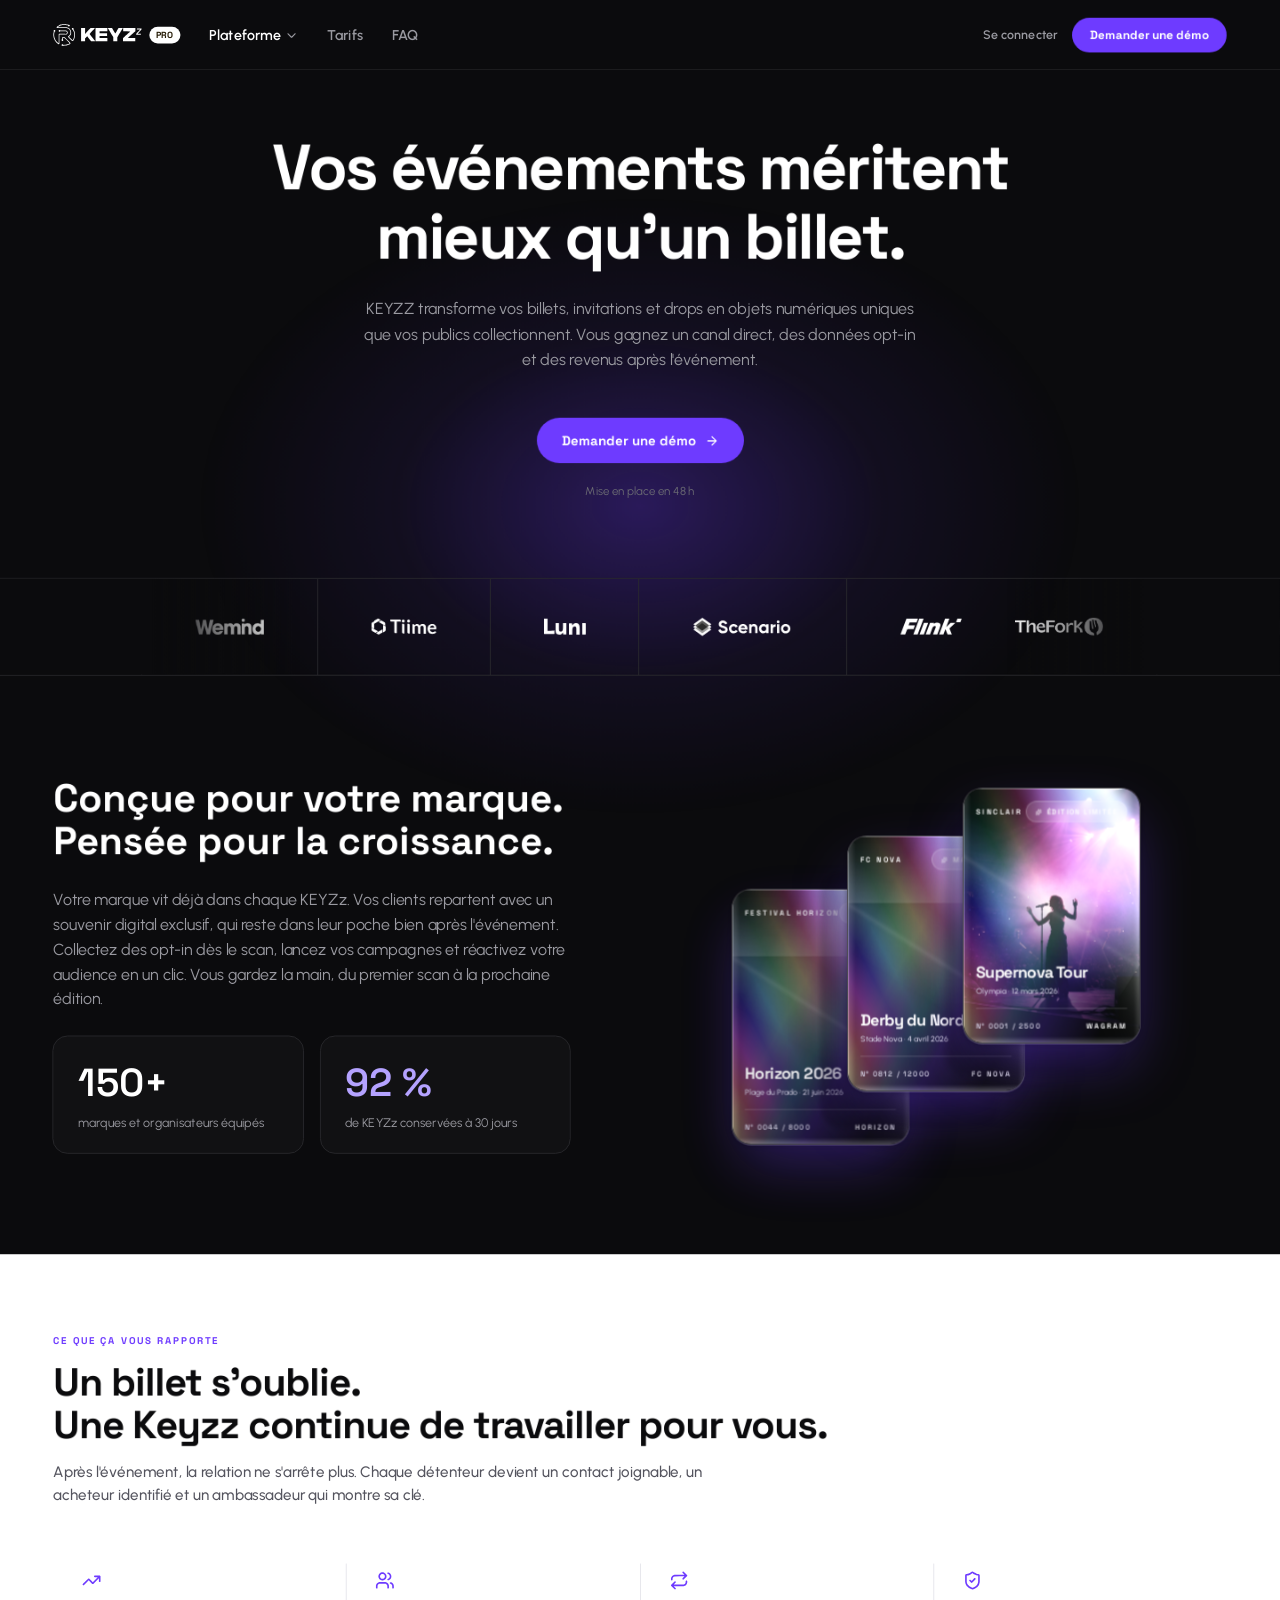
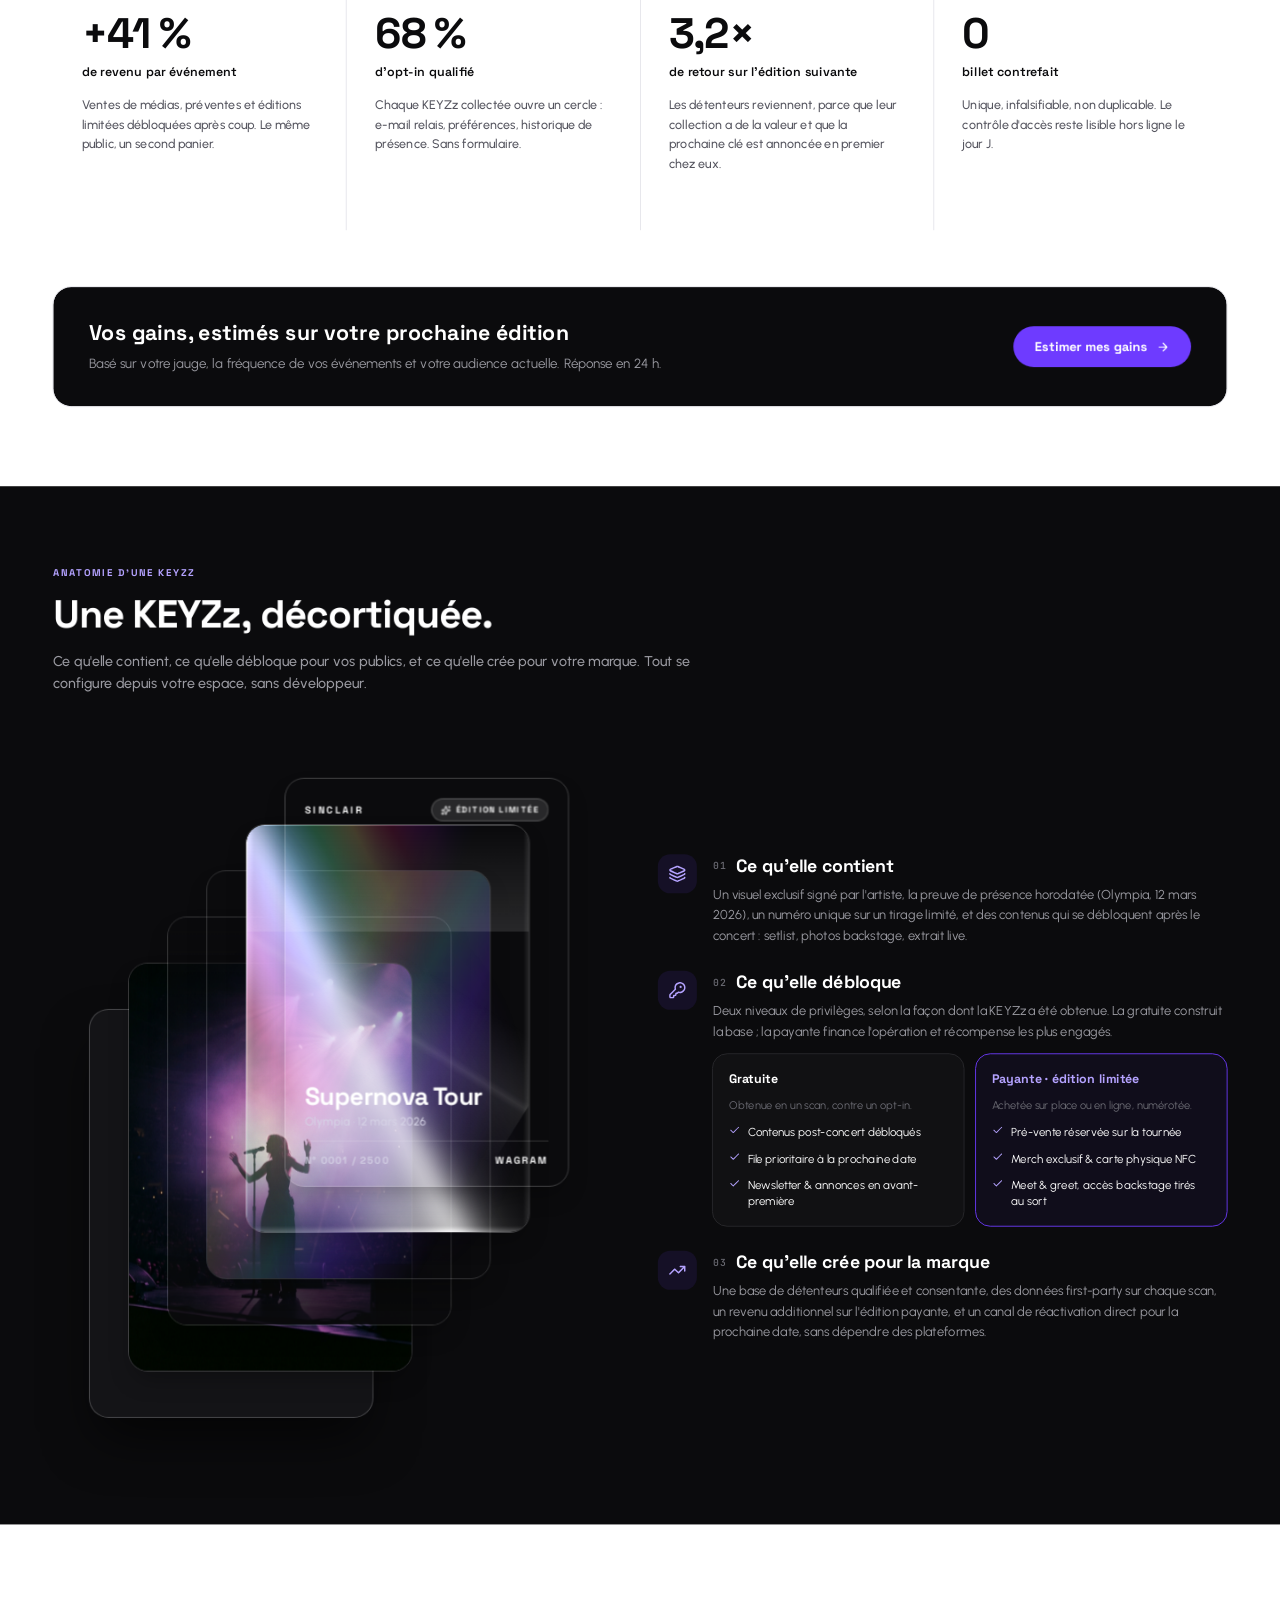
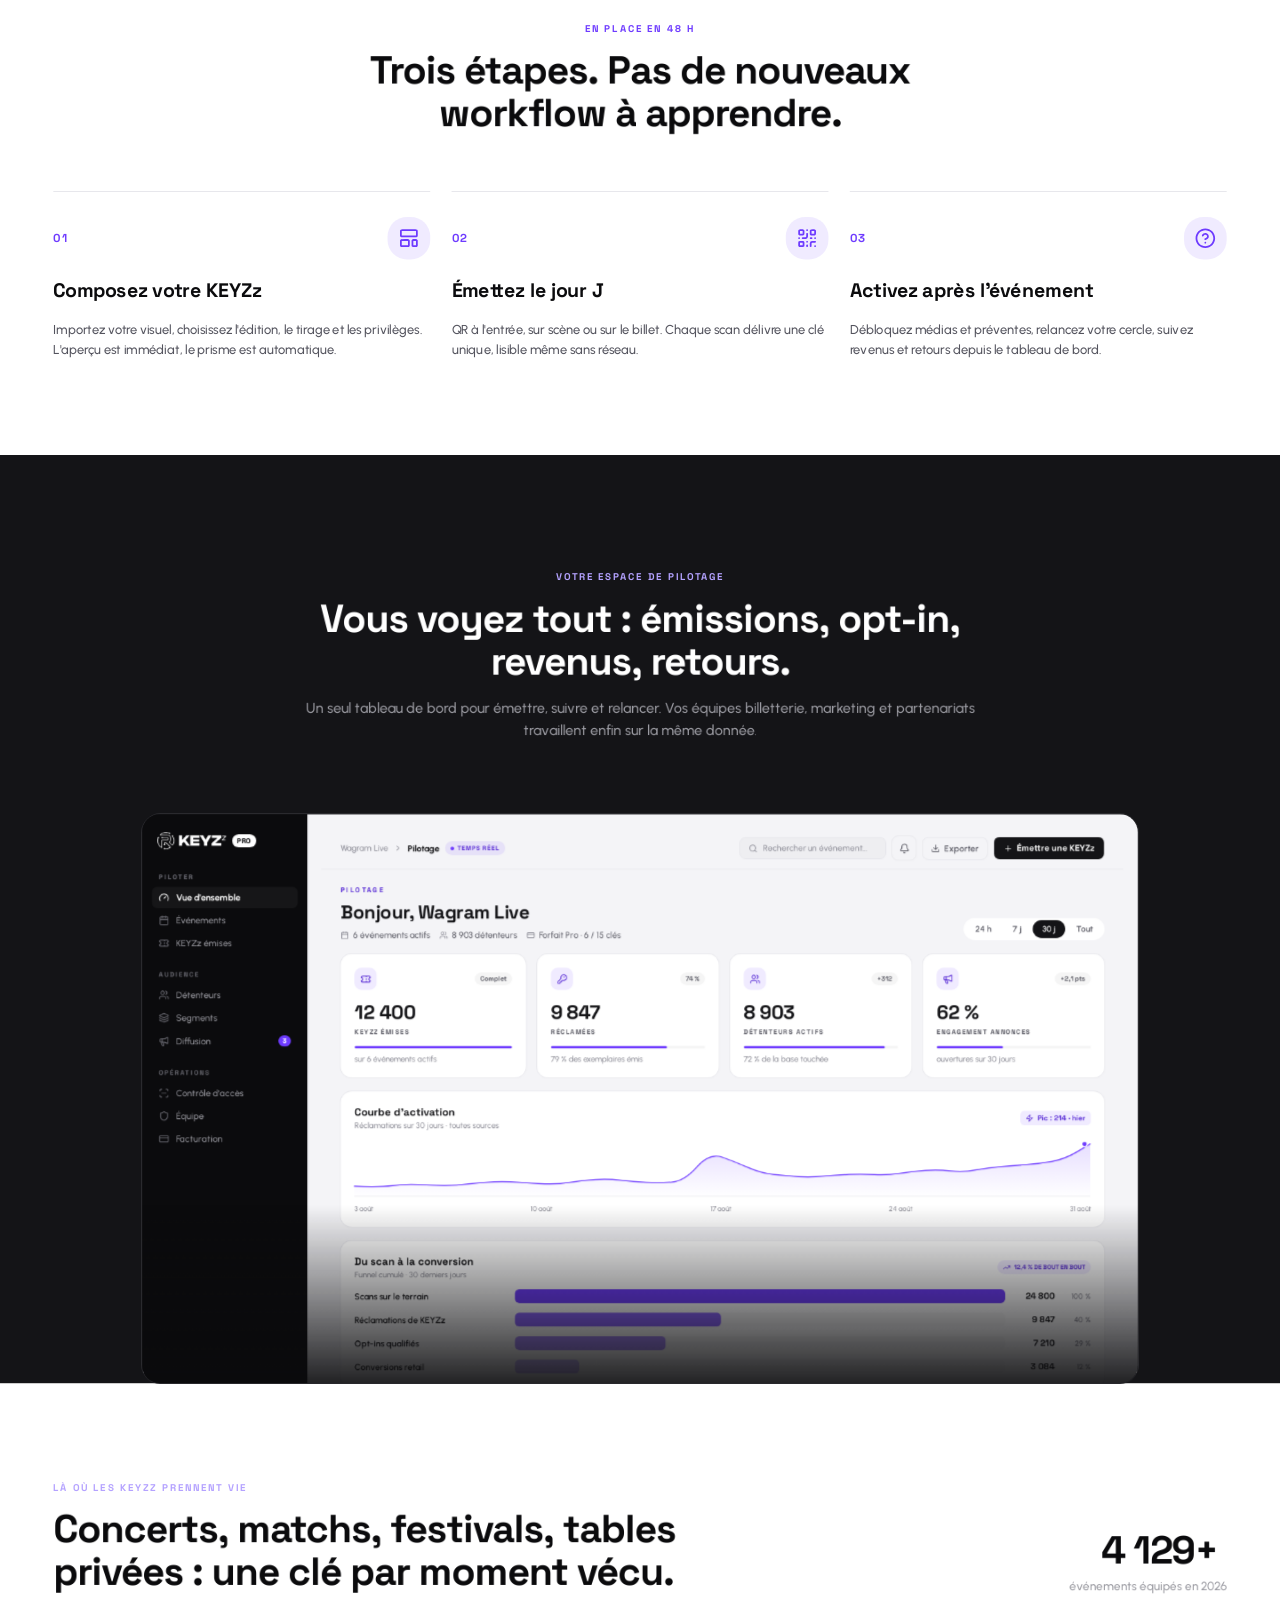
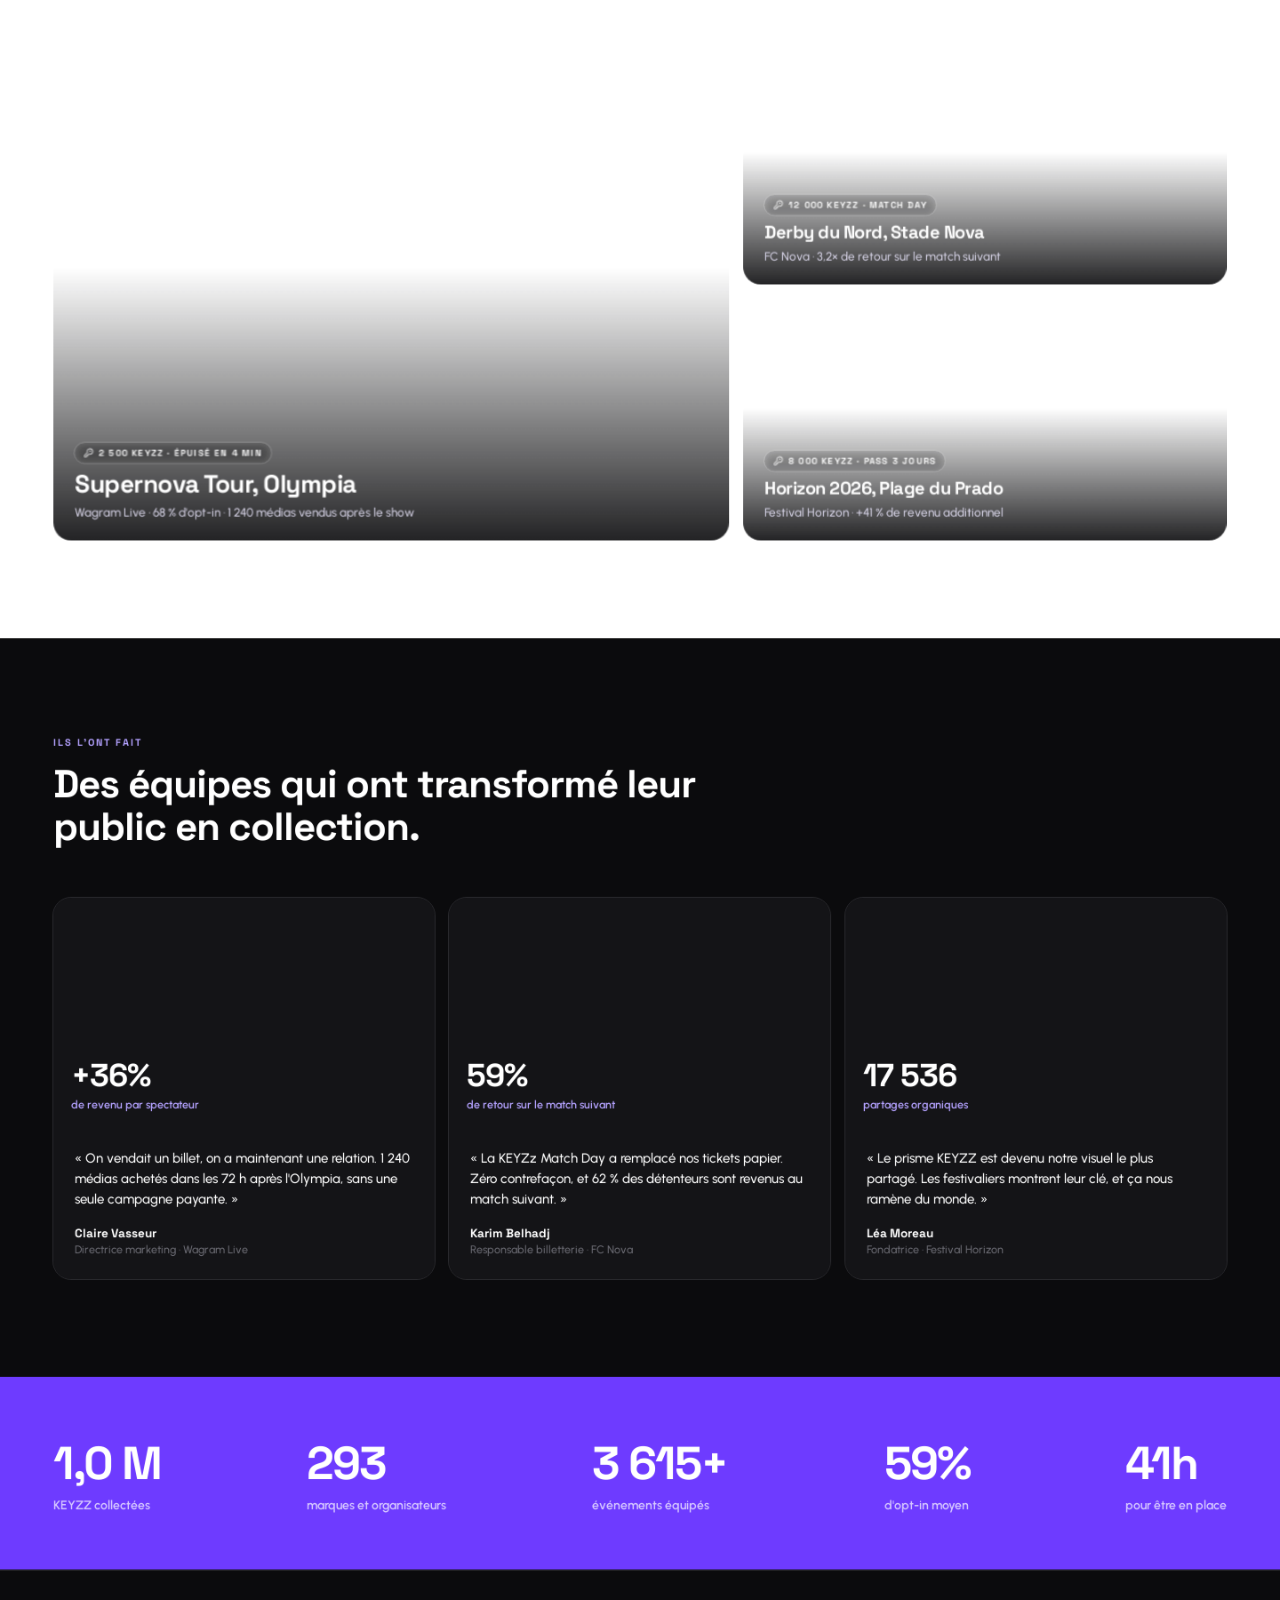
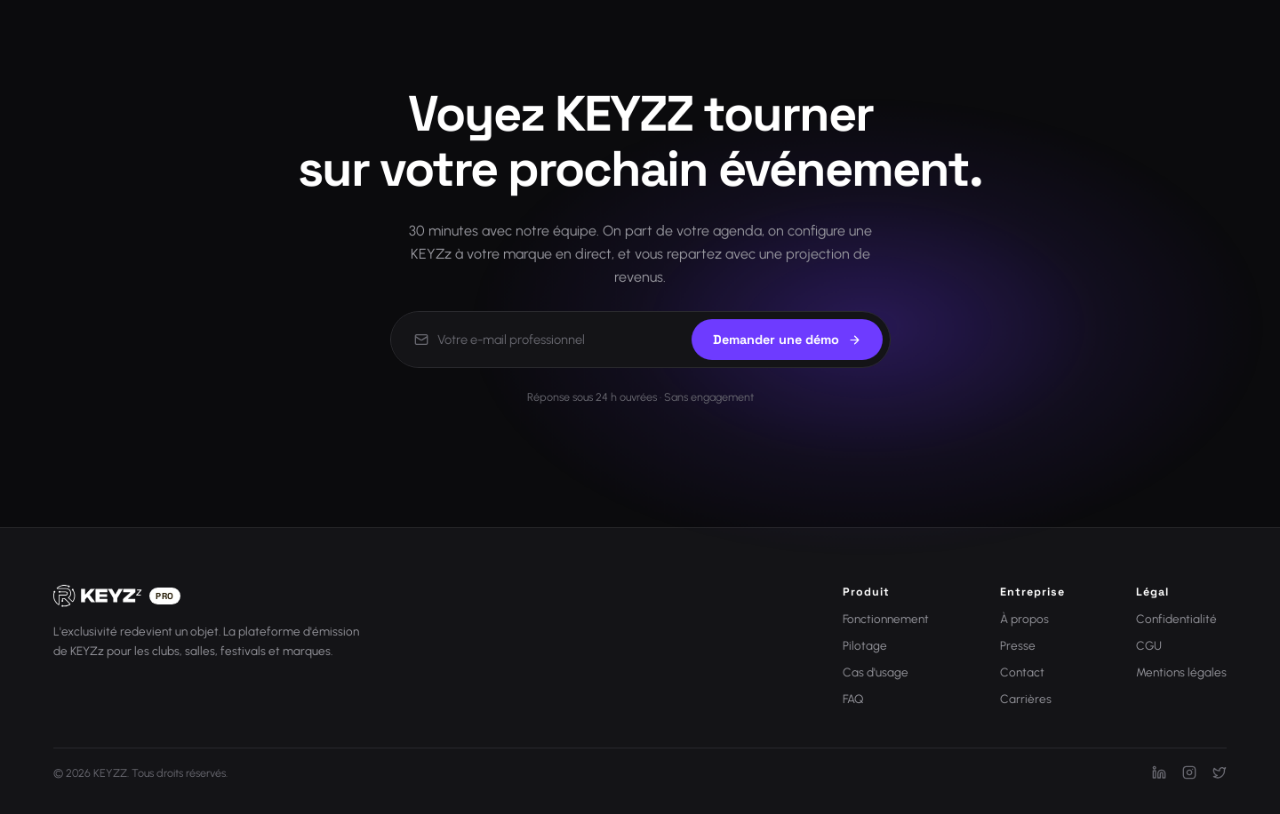
==== commit 58b90643: "Hero : plus de bouton « Voir la plateforme » ni de mention d'app Le CTA secondaire est retiré par bu" ====
--- a/index.html
+++ b/index.html
@@ -272,23 +272,12 @@
                 ></path>
               </svg>
             </div>
-            <div
-              data-name="CTA secondaire"
-              style="align-items: center; background-color: #FFFFFF0C; border-radius: 999px; box-sizing: border-box; display: flex; flex-direction: row; flex-shrink: 0; gap: 10px; height: fit-content; justify-content: flex-start; outline-offset: -0.5px; outline: 1px solid #2A2A2E; padding: 16px 28px; width: fit-content"
-            >
-              <div
-                data-name="Libellé"
-                style='box-sizing: border-box; color: #FFFFFF; font-family: "Space Grotesk", system-ui, sans-serif; font-size: 15px; font-style: normal; font-weight: 600; letter-spacing: 0px; line-height: normal; text-align: left; white-space: nowrap'
-              >
-                Voir la plateforme
-              </div>
-            </div>
           </div>
           <div
             data-name="Micro-preuve"
             style="box-sizing: border-box; color: #6B6B73; font-family: Urbanist, system-ui, sans-serif; font-size: 13px; font-style: normal; font-weight: 400; letter-spacing: 0px; line-height: normal; text-align: left; white-space: nowrap"
           >
-            Mise en place en 48 h · Aucune app à installer
+            Mise en place en 48 h
           </div>
         </div>
       </div>
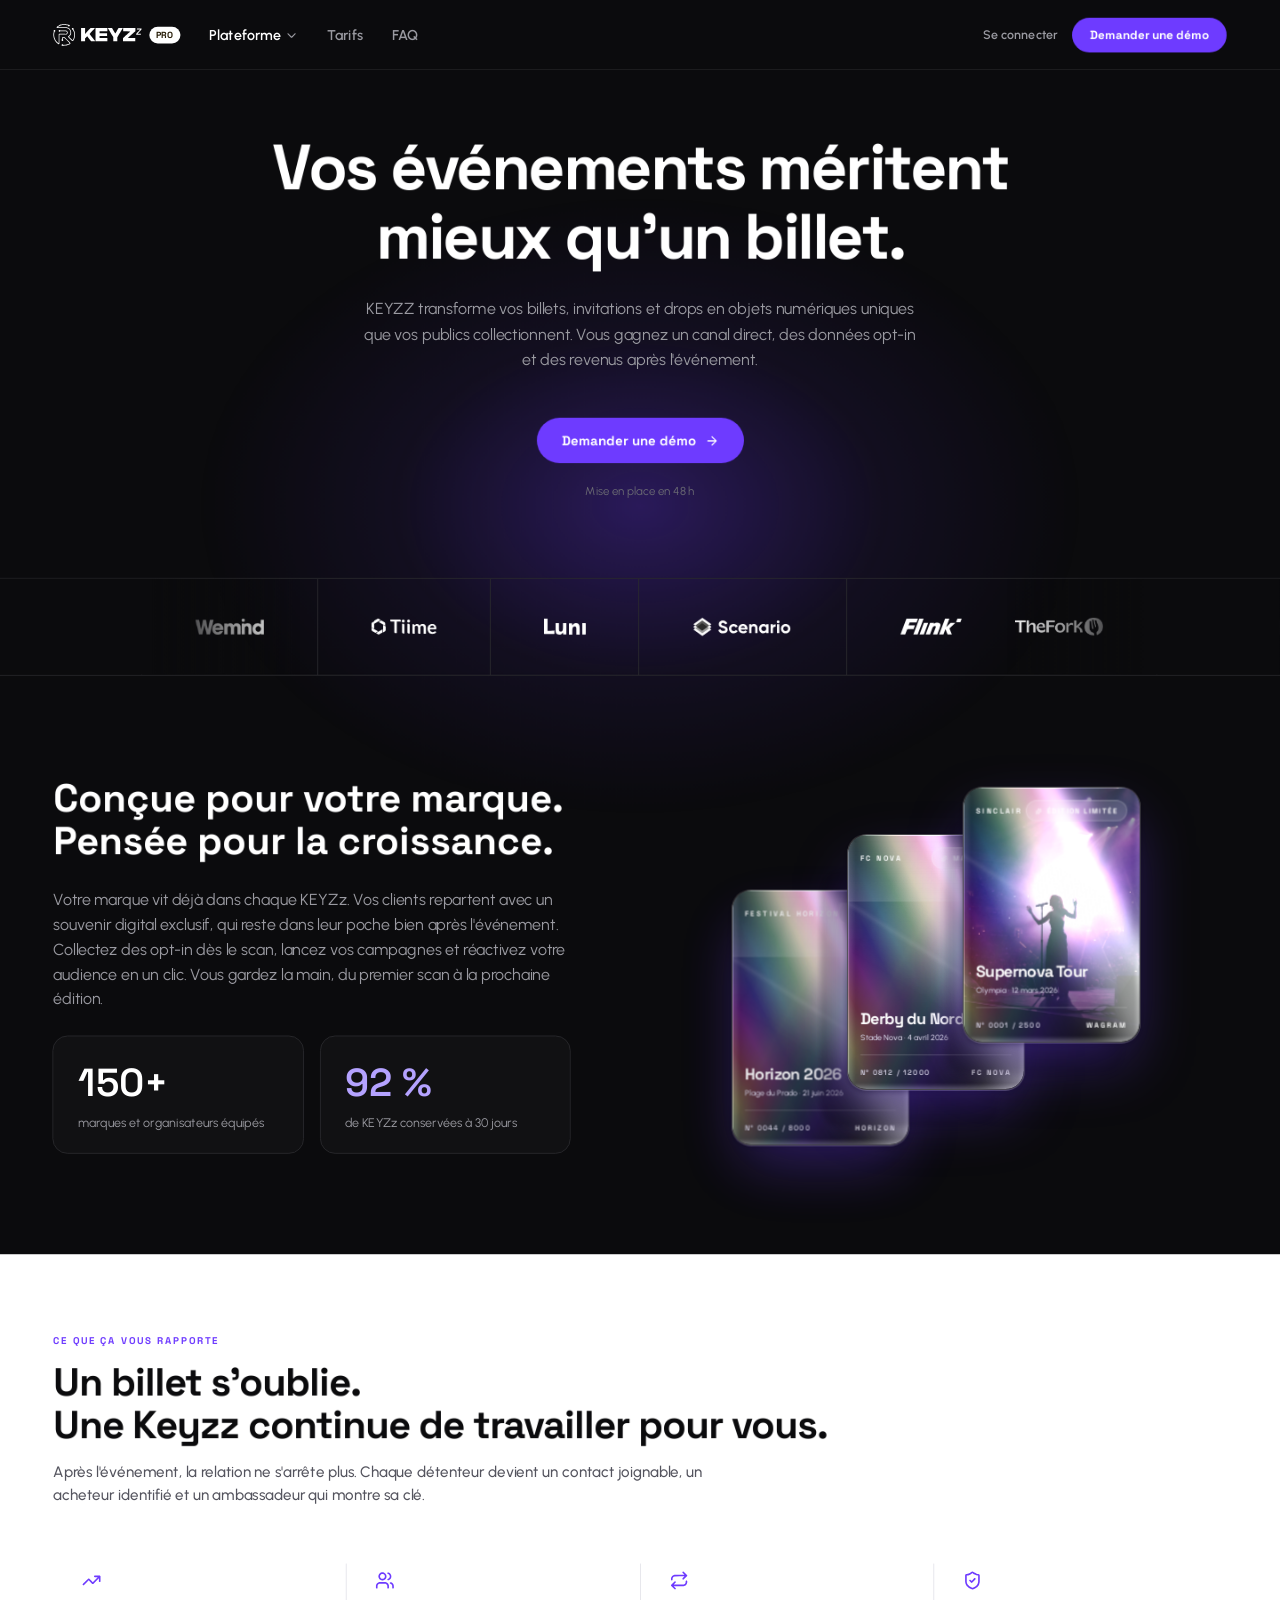
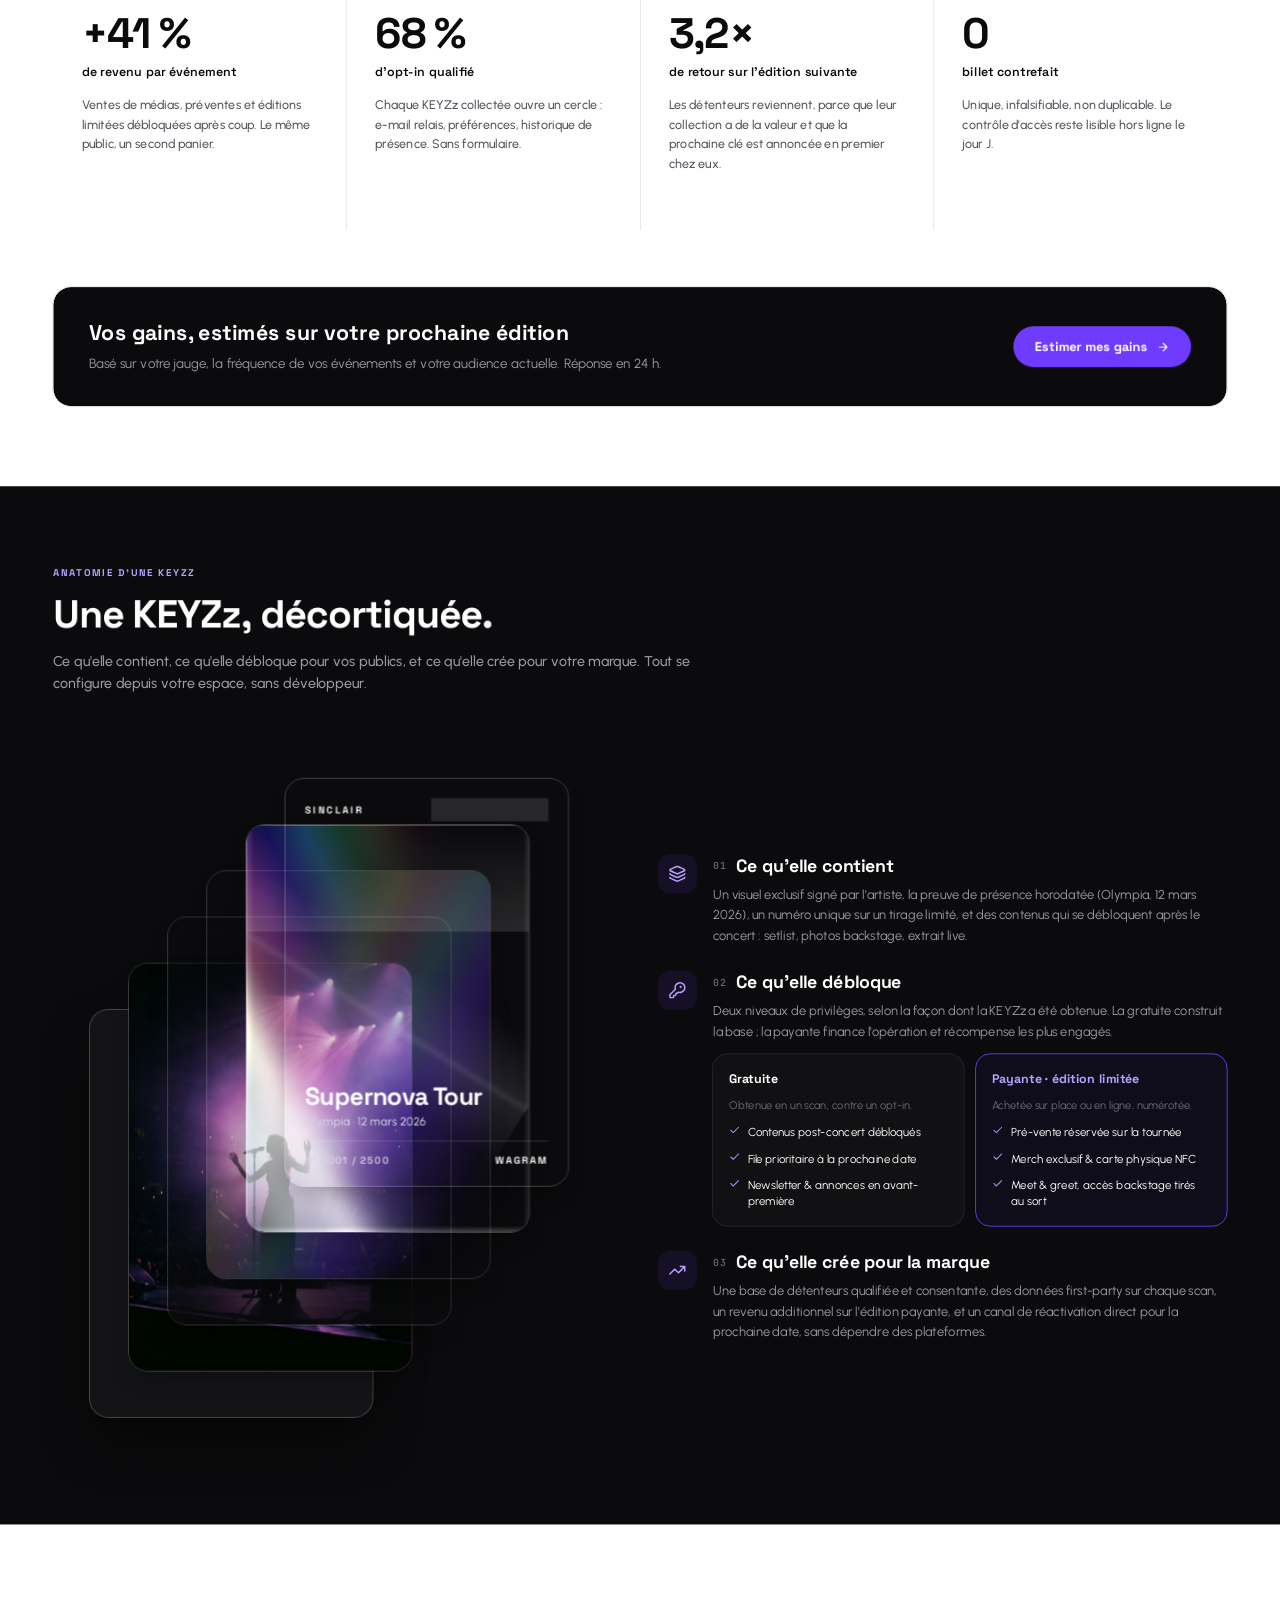
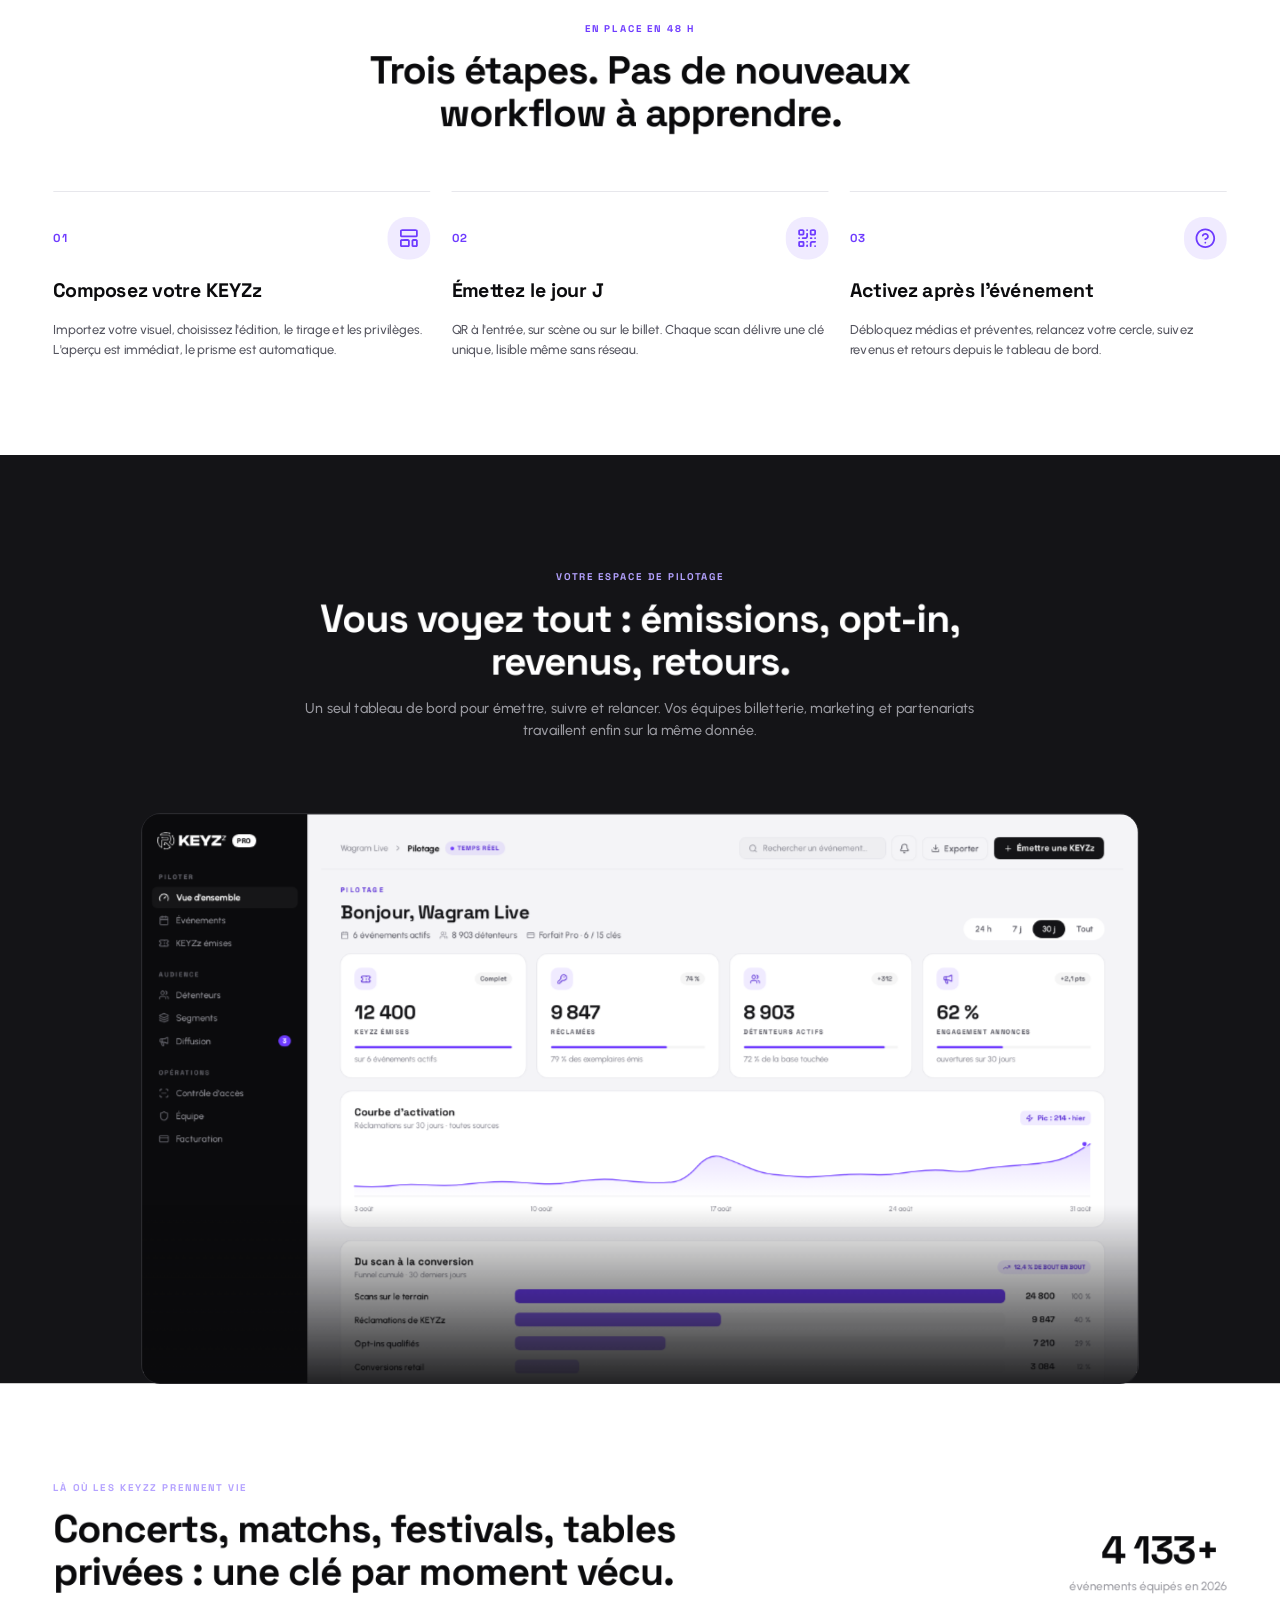
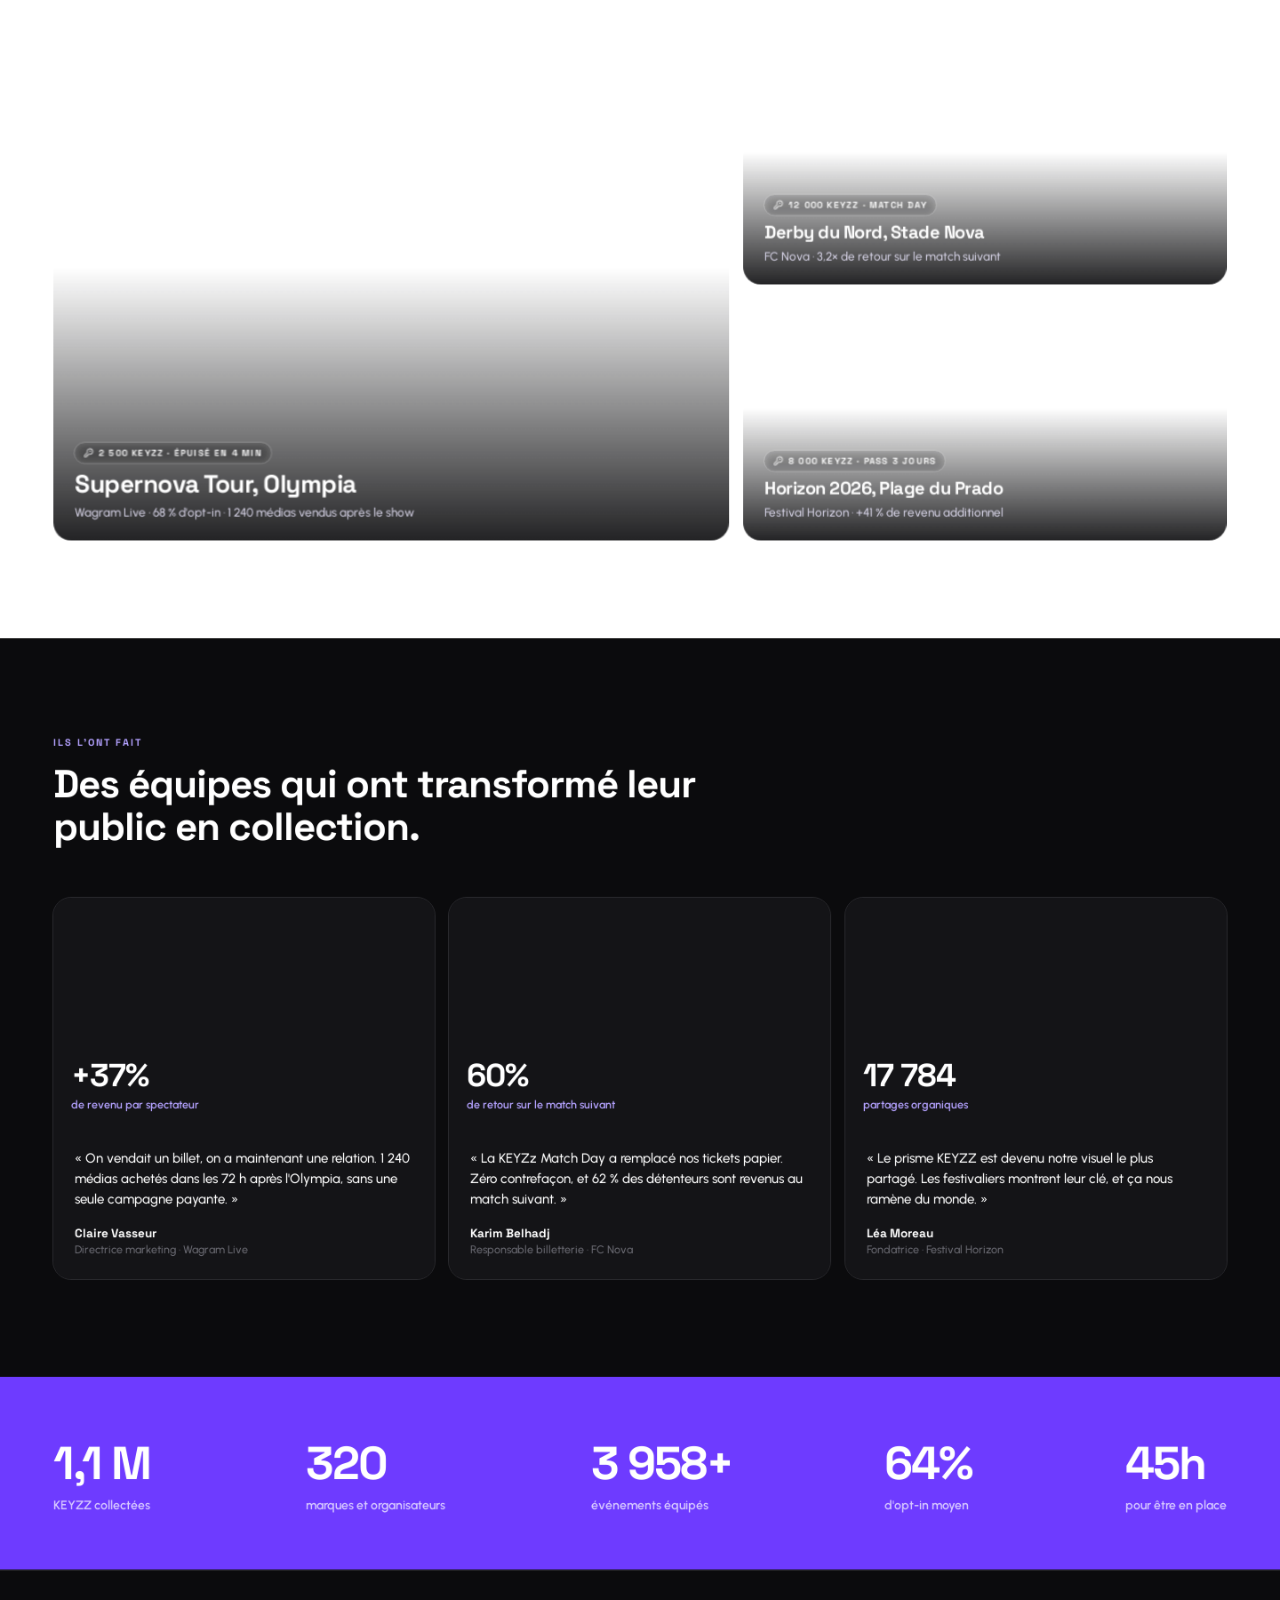
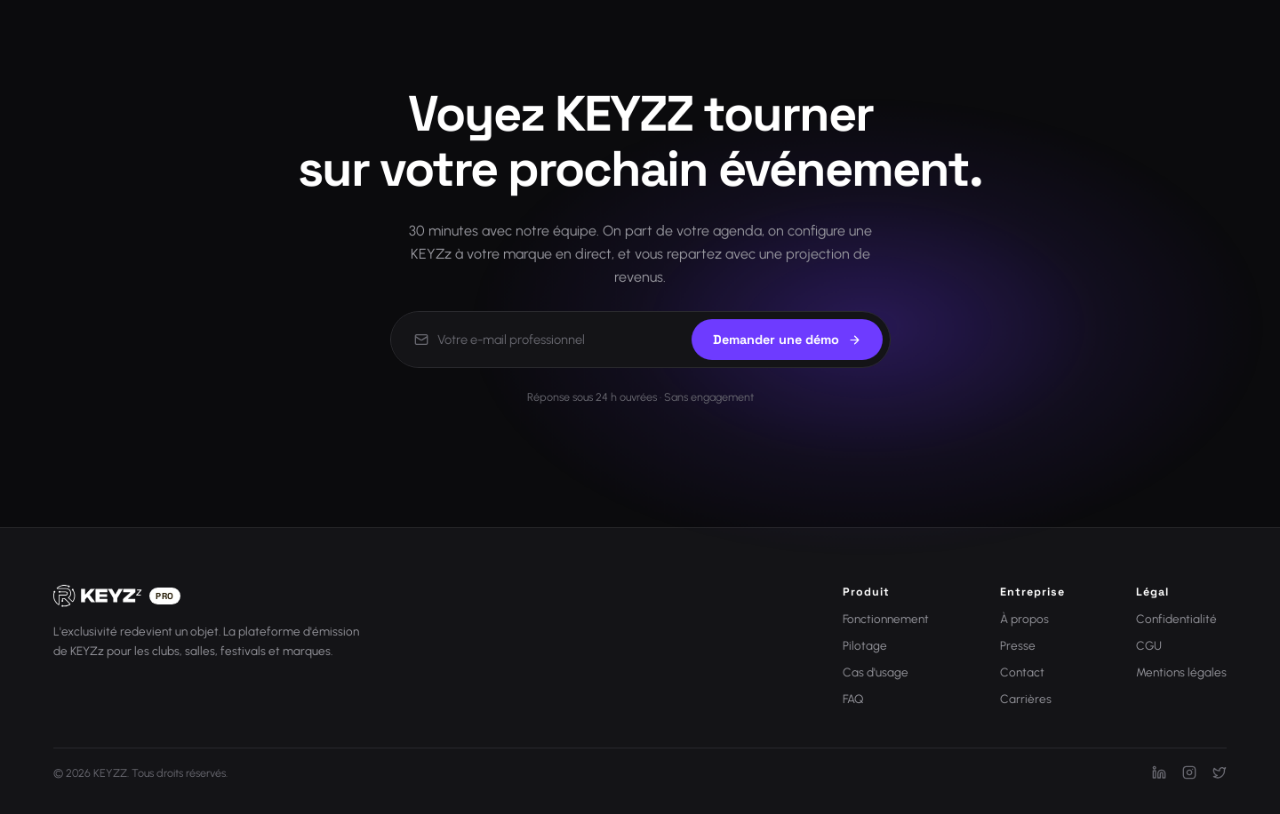
==== commit de1fa0b8: "Le site devient responsive Au-dessus de 768 px, rien ne change : le canevas 1440 reste mis à l'échel" ====
--- a/index.html
+++ b/index.html
@@ -18,6 +18,7 @@
       rel="stylesheet"
     />
     <link rel="stylesheet" href="assets/site.css" />
+    <link rel="stylesheet" href="assets/mobile.css" />
     <link rel="stylesheet" href="assets/motion.css" />
     <script>document.documentElement.classList.add("kz-js");</script>
   </head>
--- a/assets/mobile.css
+++ b/assets/mobile.css
@@ -0,0 +1,467 @@
+/* ==========================================================================
+   KEYZz — mobile (< 768px).
+   Au-dessus du point de rupture, le canevas 1440 est mis à l'échelle par
+   site.js et cette feuille est inerte. En dessous, site.js coupe la mise à
+   l'échelle et tout se replie ici. L'export pose chaque propriété en ligne :
+   les surcharges passent par !important, ciblées par data-name.
+   Les compositions figées (éventail, pile, mockup) ne se replient pas : elles
+   sont rétrécies par le moteur kz-fit de site.js.
+   ========================================================================== */
+/* le burger n'existe que sous le point de rupture */
+#kz-burger {
+  display: none;
+}
+
+@media (max-width: 767px) {
+  /* ------------------------------------------------------------------
+     Canevas
+     ------------------------------------------------------------------ */
+  #stage {
+    width: 100% !important;
+  }
+  #stage > div {
+    width: 100% !important;
+  }
+  /* toutes les sections : pleine largeur, gouttières de 20px */
+  #stage > div > [data-name] {
+    width: 100% !important;
+    height: auto !important;
+    padding-left: 20px !important;
+    padding-right: 20px !important;
+  }
+  /* rien ne dépasse : tout bloc nommé est plafonné à son conteneur, sauf
+     l'intérieur des compositions kz-fit, qui sont déjà mises à l'échelle */
+  #stage [data-name] {
+    max-width: 100% !important;
+  }
+  #stage .kz-fit [data-name] {
+    max-width: none !important;
+  }
+  [data-name="Hero"] > [data-name^="Frame"],
+  [data-name="Hero"] [data-name="Boutons"] {
+    width: 100% !important;
+  }
+  /* le support de l'éventail perd son décalage de composition desktop */
+  [data-name="Éventail KEYZZ"] {
+    width: 100% !important;
+    left: 0 !important;
+    right: 0 !important;
+    margin: 0 !important;
+    padding: 0 !important;
+    display: flex !important;
+    justify-content: center !important;
+    height: auto !important;
+  }
+  /* les largeurs de colonne dessinées pour 1440 s'effacent */
+  [data-name="En-tête section"],
+  [data-name="En-tête section"] > [data-name],
+  [data-name="Titre"],
+  [data-name="Sous-titre"],
+  [data-name="Description"] {
+    width: 100% !important;
+    max-width: 100% !important;
+    white-space: normal !important;
+  }
+
+  /* ------------------------------------------------------------------
+     Typographie
+     ------------------------------------------------------------------ */
+  [data-name="Hero"] [data-name="Titre"],
+  [data-name="En-tête tarifs"] [data-name="Titre"],
+  [data-name="En-tête simulateur"] [data-name="Titre"] {
+    font-size: 34px !important;
+    line-height: 39px !important;
+    letter-spacing: -1.2px !important;
+  }
+  [data-name="En-tête section"] [data-name="Titre"],
+  [data-name="Section CTA démo"] > [data-name="Titre"],
+  [data-name="FAQ tarifs"] > [data-name="Titre"],
+  [data-name="En-tête"] [data-name="Titre"] {
+    font-size: 27px !important;
+    line-height: 33px !important;
+    letter-spacing: -0.6px !important;
+  }
+  [data-name="Sous-titre"] {
+    font-size: 15px !important;
+    line-height: 23px !important;
+  }
+  [data-name="Eyebrow"] {
+    white-space: normal !important;
+    text-align: center;
+  }
+
+  /* ------------------------------------------------------------------
+     Nav : barre compacte + burger
+     ------------------------------------------------------------------ */
+  #kz-nav-canvas {
+    width: 100% !important;
+  }
+  #kz-nav [data-name="Nav"] {
+    padding: 14px 20px !important;
+    gap: 12px !important;
+    position: relative;
+  }
+  #kz-nav [data-name="Connexion"] {
+    display: none !important;
+  }
+  #kz-nav [data-name="Actions"] {
+    margin-left: auto;
+    gap: 0 !important;
+  }
+  #kz-nav [data-name="Bouton démo"] {
+    padding: 9px 14px !important;
+  }
+  #kz-nav [data-name="Bouton démo"] [data-name="Libellé"] {
+    font-size: 12.5px !important;
+  }
+  #kz-burger {
+    display: flex;
+    flex-direction: column;
+    justify-content: center;
+    gap: 4.5px;
+    width: 38px;
+    height: 34px;
+    padding: 8px 9px;
+    background: none;
+    border: 1px solid rgba(154, 154, 161, 0.35);
+    border-radius: 10px;
+    cursor: pointer;
+    flex-shrink: 0;
+  }
+  #kz-burger span {
+    display: block;
+    height: 1.6px;
+    border-radius: 2px;
+    background-color: #fff;
+    transition: transform 0.3s ease, opacity 0.3s ease;
+  }
+  #kz-nav.is-light #kz-burger span {
+    background-color: #0b0b0d;
+  }
+  #kz-nav.is-open #kz-burger span:nth-child(1) {
+    transform: translateY(6.1px) rotate(45deg);
+  }
+  #kz-nav.is-open #kz-burger span:nth-child(2) {
+    opacity: 0;
+  }
+  #kz-nav.is-open #kz-burger span:nth-child(3) {
+    transform: translateY(-6.1px) rotate(-45deg);
+  }
+  /* le rang de liens devient le panneau du burger */
+  #kz-nav [data-name="Liens"] {
+    display: none !important;
+  }
+  #kz-nav.is-open [data-name="Liens"] {
+    display: flex !important;
+    flex-direction: column !important;
+    align-items: flex-start !important;
+    gap: 18px !important;
+    position: absolute;
+    top: 100%;
+    left: 0;
+    right: 0;
+    background-color: var(--kz-nav-bg, #0b0b0d);
+    padding: 6px 20px 22px;
+    border-bottom: 1px solid rgba(154, 154, 161, 0.25);
+  }
+  #kz-nav.is-open [data-name="Liens"] .kz-nav-link {
+    font-size: 16px !important;
+  }
+
+  /* ------------------------------------------------------------------
+     Rangées → colonnes
+     ------------------------------------------------------------------ */
+  [data-name="Hero"],
+  [data-name="Entête + stat"],
+  [data-name="Gains"],
+  [data-name="Corps éclaté"],
+  [data-name="Étapes"],
+  [data-name="Mosaïque"],
+  [data-name="Mosaïque"] [data-name="Colonne"],
+  [data-name="Témoignages"],
+  [data-name="Encart estimation"],
+  [data-name="Grille plans"],
+  [data-name="Carte pack"],
+  [data-name="Bandeau Enterprise"],
+  [data-name="FAQ tarifs"] [data-name="Rangée"],
+  [data-name="Capture démo"],
+  [data-name="Pied de page"] [data-name="Haut"],
+  [data-name="Pied de page"] [data-name="Bas"] {
+    flex-direction: column !important;
+    align-items: stretch !important;
+    height: auto !important;
+  }
+  [data-name="Hero"] {
+    align-items: center !important;
+    gap: 36px !important;
+  }
+  [data-name="Entête + stat"] {
+    gap: 24px !important;
+    align-items: flex-start !important;
+  }
+  [data-name="Entête + stat"] [data-name="Stat latérale"] {
+    align-items: flex-start !important;
+    text-align: left !important;
+  }
+  [data-name="Gains"] {
+    gap: 26px !important;
+  }
+  [data-name="Gains"] > [data-name^="Gain"] {
+    padding: 0 !important;
+    flex: none !important;
+  }
+  [data-name="Gains"] > [data-name="Filet"],
+  [data-name="Étapes"] [data-name="Filet"] {
+    width: 100% !important;
+    height: 1px !important;
+  }
+  [data-name="Étapes"] {
+    gap: 26px !important;
+  }
+  [data-name="Étapes"] > [data-name^="Étape"] {
+    flex: none !important;
+    width: 100% !important;
+  }
+  [data-name="Encart estimation"] {
+    gap: 20px !important;
+    padding: 26px 22px !important;
+  }
+  [data-name="Encart estimation"] [data-name="Titre"] {
+    font-size: 20px !important;
+    white-space: normal !important;
+  }
+  [data-name="Corps éclaté"] {
+    gap: 40px !important;
+  }
+  [data-name="Colonne explication"] {
+    width: 100% !important;
+  }
+  [data-name="Mosaïque"],
+  [data-name="Mosaïque"] [data-name="Colonne"] {
+    gap: 16px !important;
+  }
+  [data-name="Mosaïque"] > [data-name],
+  [data-name="Mosaïque"] [data-name="Colonne"] > [data-name] {
+    width: 100% !important;
+    flex: none !important;
+  }
+  [data-name="Témoignages"] {
+    gap: 16px !important;
+  }
+  [data-name="Témoignages"] > [data-name] {
+    width: 100% !important;
+    flex: none !important;
+    height: auto !important;
+  }
+  /* bande de chiffres violette : deux par rangée */
+  [data-name="Chiffres"] {
+    flex-wrap: wrap !important;
+    height: auto !important;
+    gap: 28px 0 !important;
+    justify-content: flex-start !important;
+  }
+  [data-name="Chiffres"] > [data-name] {
+    flex: 0 0 50% !important;
+    align-items: center !important;
+  }
+
+  /* ------------------------------------------------------------------
+     Bandeau logos : fondus resserrés
+     ------------------------------------------------------------------ */
+  [data-name="Bandeau logos"] {
+    width: 100% !important;
+    padding: 0 !important;
+  }
+  [data-name="Fondu gauche"] {
+    width: 90px !important;
+  }
+  [data-name="Fondu droit"] {
+    left: auto !important;
+    right: 0 !important;
+    width: 90px !important;
+  }
+
+  /* ------------------------------------------------------------------
+     Tarifs
+     ------------------------------------------------------------------ */
+  [data-name="Grille plans"] {
+    gap: 18px !important;
+  }
+  [data-name^="Plan "] {
+    width: 100% !important;
+    flex: none !important;
+  }
+  [data-name="Rangée bascule"] {
+    height: auto !important;
+  }
+  [data-name="Carte pack"],
+  [data-name="Bandeau Enterprise"] {
+    gap: 20px !important;
+    padding: 24px 20px !important;
+  }
+  [data-name="Carte pack"] [data-name="Titre"],
+  [data-name="Bandeau Enterprise"] [data-name="Nom"] {
+    white-space: normal !important;
+  }
+  [data-name="Carte pack"] [data-name="Ligne titre"] {
+    flex-direction: column !important;
+    align-items: flex-start !important;
+    gap: 12px !important;
+  }
+  [data-name="Carte pack"] [data-name="Titre"] {
+    font-size: 22px !important;
+    line-height: 28px !important;
+  }
+  [data-name="Ligne Partner"] {
+    flex-wrap: wrap !important;
+    justify-content: flex-start !important;
+    row-gap: 4px !important;
+    padding: 0 20px !important;
+    height: auto !important;
+  }
+  [data-name="Ligne Partner"] [data-name] {
+    white-space: normal !important;
+  }
+  [data-name="FAQ tarifs"] [data-name="Rangée"] {
+    gap: 16px !important;
+  }
+  [data-name="FAQ tarifs"] [data-name="Rangée"] > [data-name] {
+    width: 100% !important;
+    flex: none !important;
+  }
+  [data-name^="Plan "] [data-name="Montant"] {
+    font-size: 36px !important;
+  }
+
+  /* ------------------------------------------------------------------
+     Simulateur
+     ------------------------------------------------------------------ */
+  [data-name="Carte calculateur"] {
+    width: 100% !important;
+  }
+  /* les hauteurs figées du desktop s'effacent : le contenu replié est plus haut */
+  [data-name="Carte calculateur"],
+  [data-name="Carte calculateur"] [data-name="Entrées"],
+  [data-name="Carte calculateur"] [data-name="Reçu du calcul"],
+  [data-name="Carte calculateur"] [data-name="Résultat"],
+  [data-name="Carte calculateur"] [data-name="Pied de carte"],
+  [data-name="Section calculateur"] {
+    height: auto !important;
+  }
+  [data-name="Entrées"],
+  [data-name="Reçu du calcul"],
+  [data-name="Résultat"],
+  [data-name="Pied de carte"] {
+    padding-left: 20px !important;
+    padding-right: 20px !important;
+    width: 100% !important;
+  }
+  [data-name="Profils"],
+  [data-name="Options KEYZz"] {
+    flex-direction: column !important;
+    align-items: stretch !important;
+    gap: 16px !important;
+  }
+  [data-name="Reçu du calcul"] [data-name^="Ligne "] {
+    flex-wrap: wrap !important;
+    row-gap: 4px !important;
+  }
+  [data-name="Reçu du calcul"] [data-name="Libellé"] {
+    flex: 1 1 auto !important;
+    min-width: 0;
+  }
+  [data-name="Résultat"] [data-name="Ligne chiffre"] [data-name="Valeur"] {
+    font-size: 40px !important;
+  }
+  [data-name="Résultat"] [data-name="Haut"] {
+    flex-wrap: wrap !important;
+    gap: 8px !important;
+  }
+  [data-name="Indicateurs"] {
+    flex-direction: column !important;
+    height: auto !important;
+    padding: 24px 20px !important;
+    gap: 18px !important;
+    align-items: stretch !important;
+  }
+  [data-name="Indicateurs"] > [data-name="Filet"] {
+    width: 100% !important;
+    height: 1px !important;
+  }
+  [data-name="Pied de carte"] [data-name="CTA démo"] [data-name="Libellé"] {
+    white-space: normal !important;
+    text-align: center;
+  }
+  [data-name="Classement formules"] {
+    padding: 16px 14px !important;
+    height: auto !important;
+  }
+  [data-name^="Formule "],
+  [data-name="Section comparaison"] [data-name="En-tête"] {
+    height: auto !important;
+  }
+  [data-name^="Formule "] {
+    flex-wrap: wrap !important;
+    row-gap: 12px !important;
+  }
+  [data-name^="Formule "] > [data-name="Identité"] {
+    flex: 1 1 60% !important;
+    min-width: 0;
+  }
+  [data-name^="Formule "] > [data-name="Valeur"] {
+    width: 100% !important;
+    align-items: flex-start !important;
+    text-align: left !important;
+  }
+  [data-name^="Formule "] [data-name="Composition"] {
+    flex-wrap: wrap !important;
+    row-gap: 4px !important;
+  }
+  [data-name^="Formule "] [data-name="Nom"] {
+    flex-wrap: wrap !important;
+    row-gap: 6px !important;
+  }
+  [data-name="Classement formules"] [data-name="En-têtes"] > [data-name="Colonne"]:last-child {
+    display: none !important;
+  }
+
+  /* ------------------------------------------------------------------
+     CTA démo & pied de page
+     ------------------------------------------------------------------ */
+  [data-name="Section CTA démo"] > [data-name="Sous-titre"] {
+    width: 100% !important;
+  }
+  [data-name="Capture démo"] {
+    width: 100% !important;
+    gap: 12px !important;
+  }
+  [data-name="Capture démo"] [data-name="Champ e-mail"] {
+    width: 100% !important;
+  }
+  [data-name="Capture démo"] [data-name="Bouton"] {
+    justify-content: center !important;
+  }
+  [data-name="Interlocuteur démo"] {
+    flex-wrap: wrap !important;
+    justify-content: center !important;
+  }
+  [data-name="Pied de page"] [data-name="Haut"] {
+    gap: 32px !important;
+  }
+  [data-name="Pied de page"] [data-name="Colonnes"] {
+    width: 100% !important;
+    flex-wrap: wrap !important;
+    gap: 28px 40px !important;
+  }
+  [data-name="Pied de page"] [data-name="Bas"] {
+    gap: 14px !important;
+    align-items: flex-start !important;
+  }
+  [data-name="Pied de page"] [data-name="Copyright"] {
+    white-space: normal !important;
+  }
+  [data-name="Pied de page"] [data-name="Baseline"] {
+    width: 100% !important;
+    white-space: normal !important;
+  }
+}
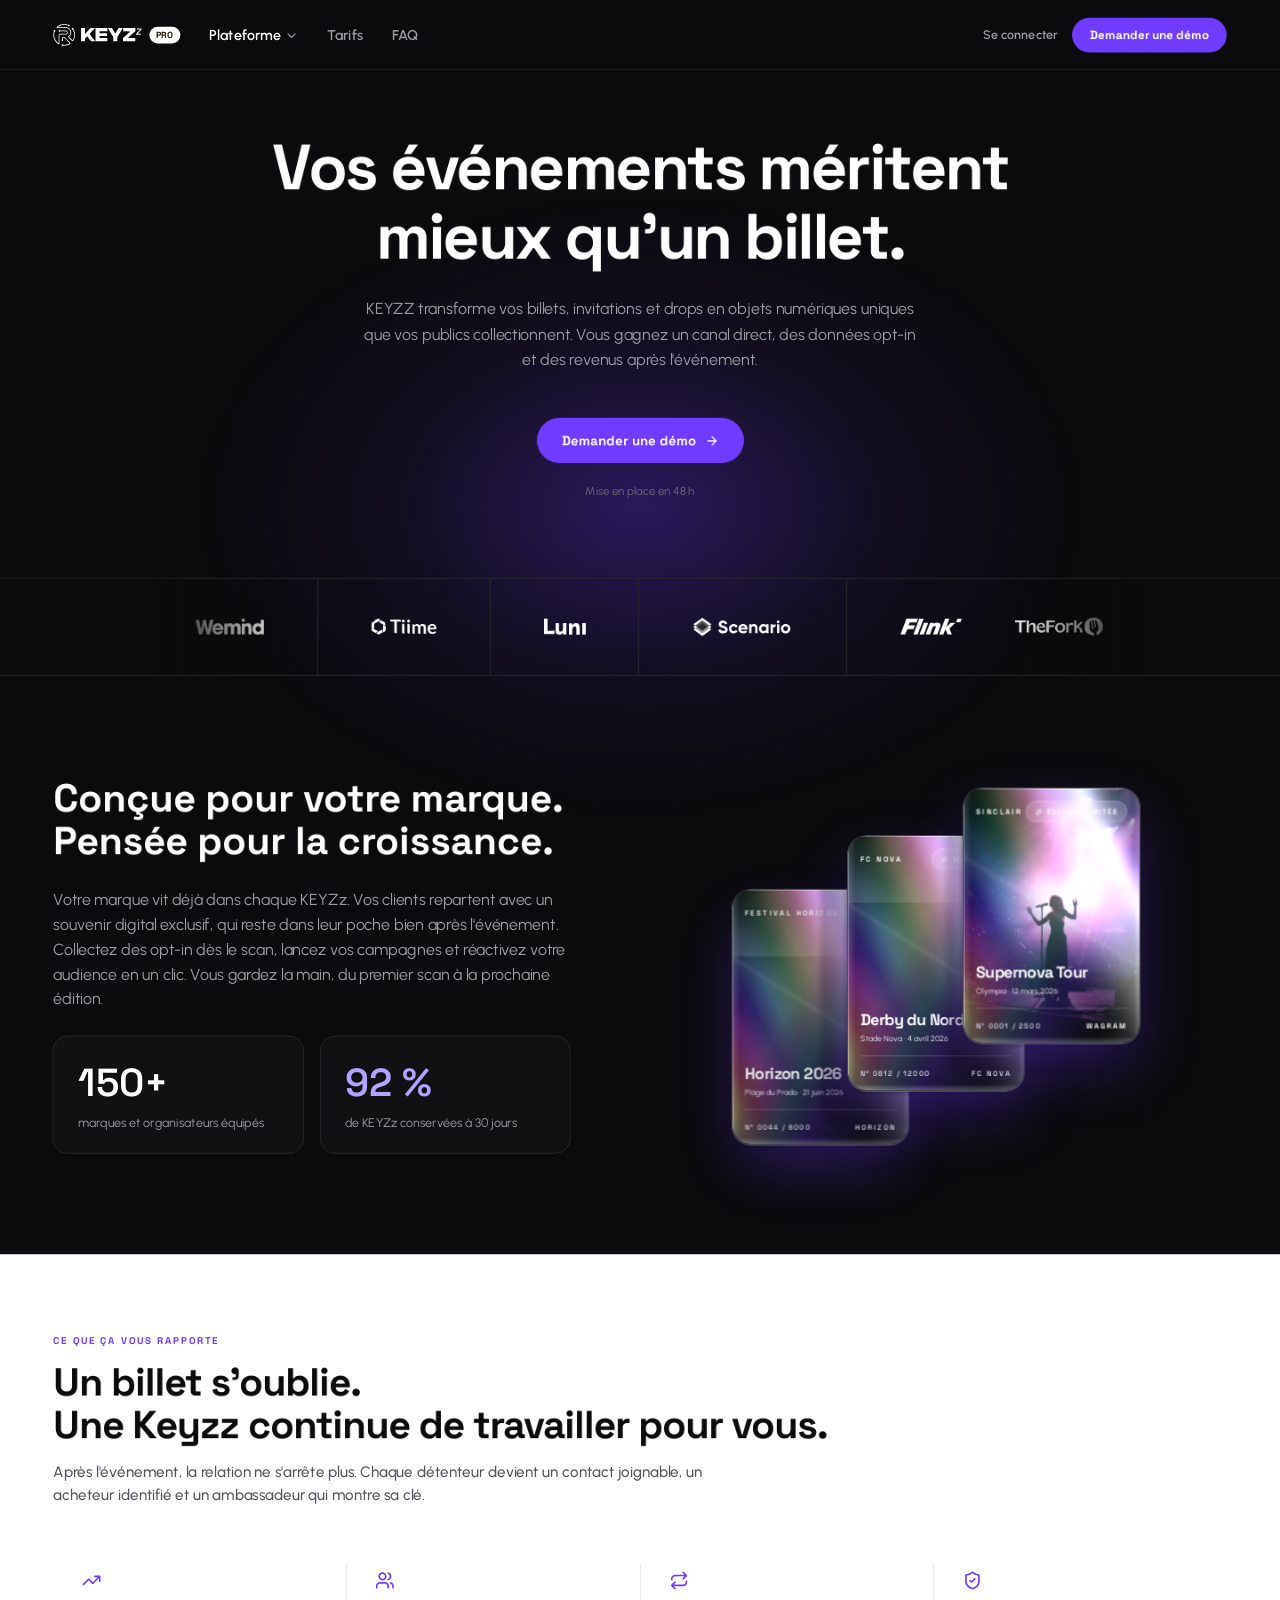
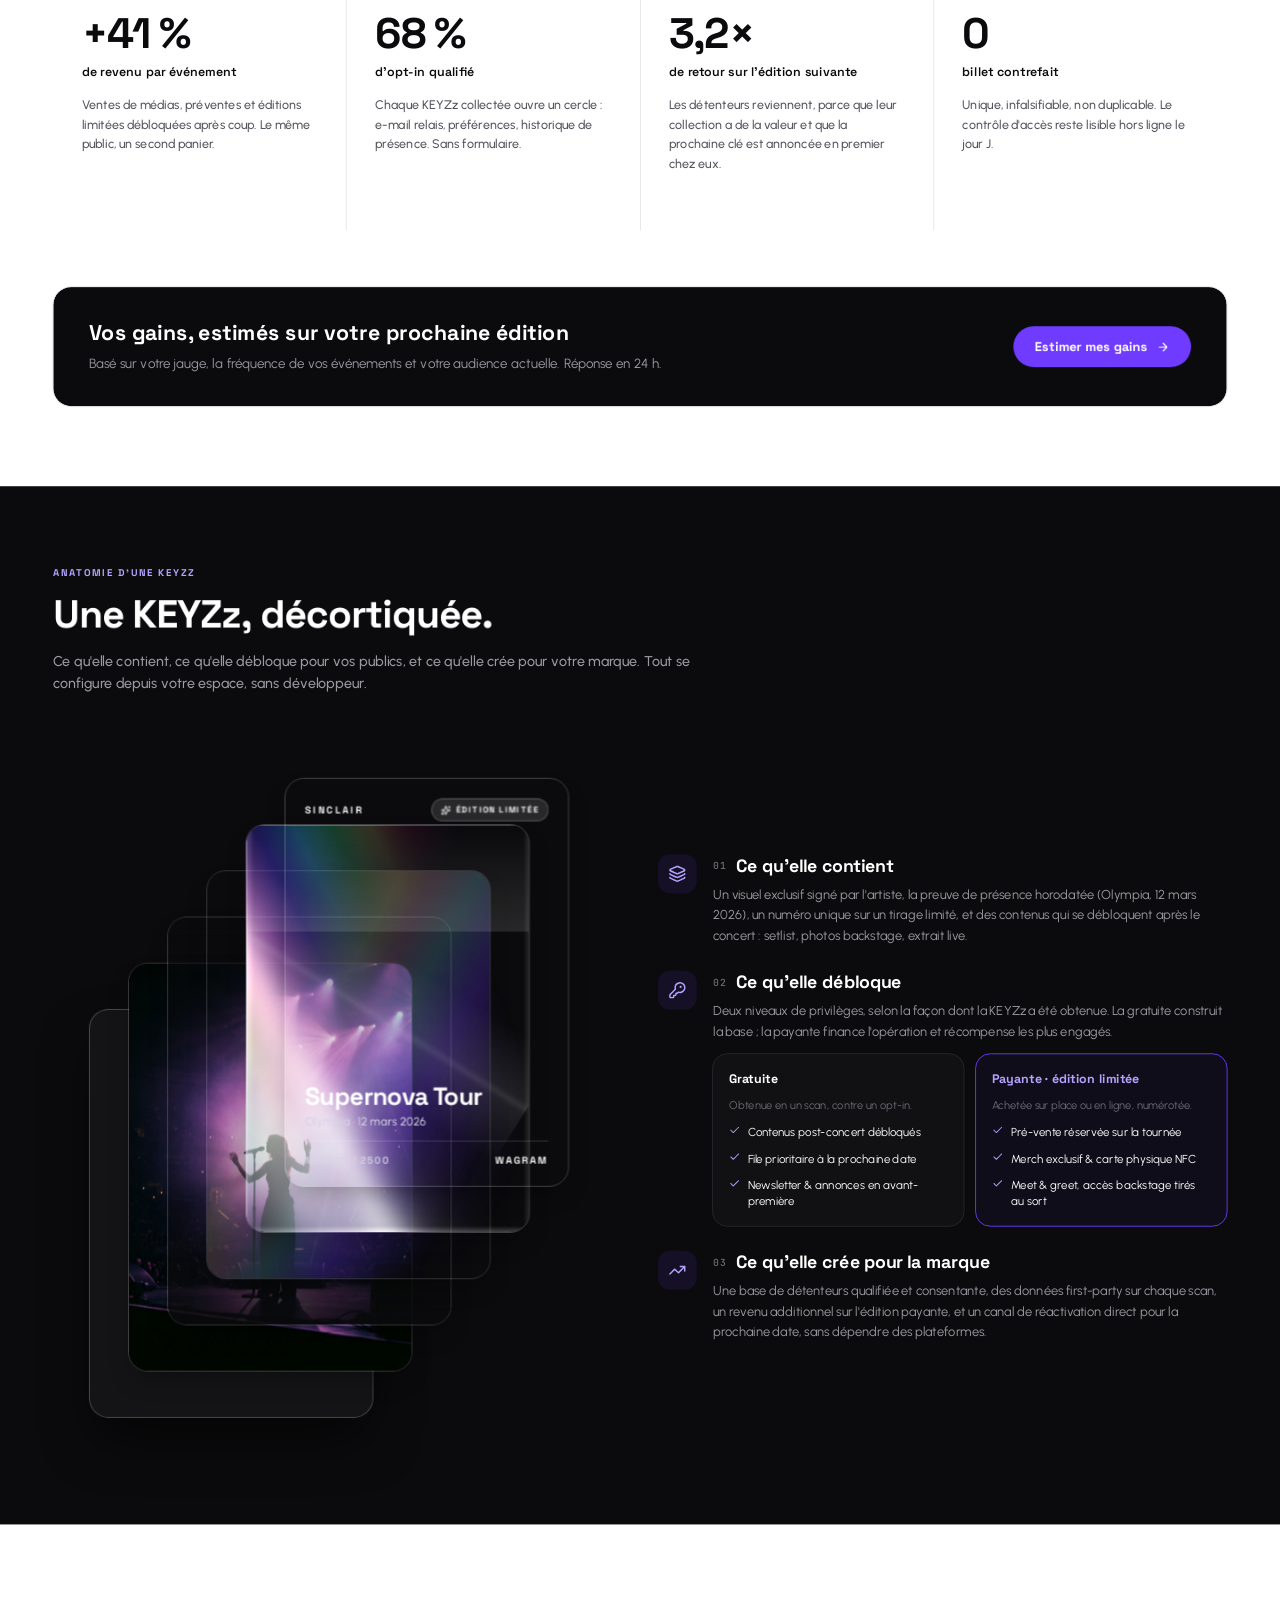
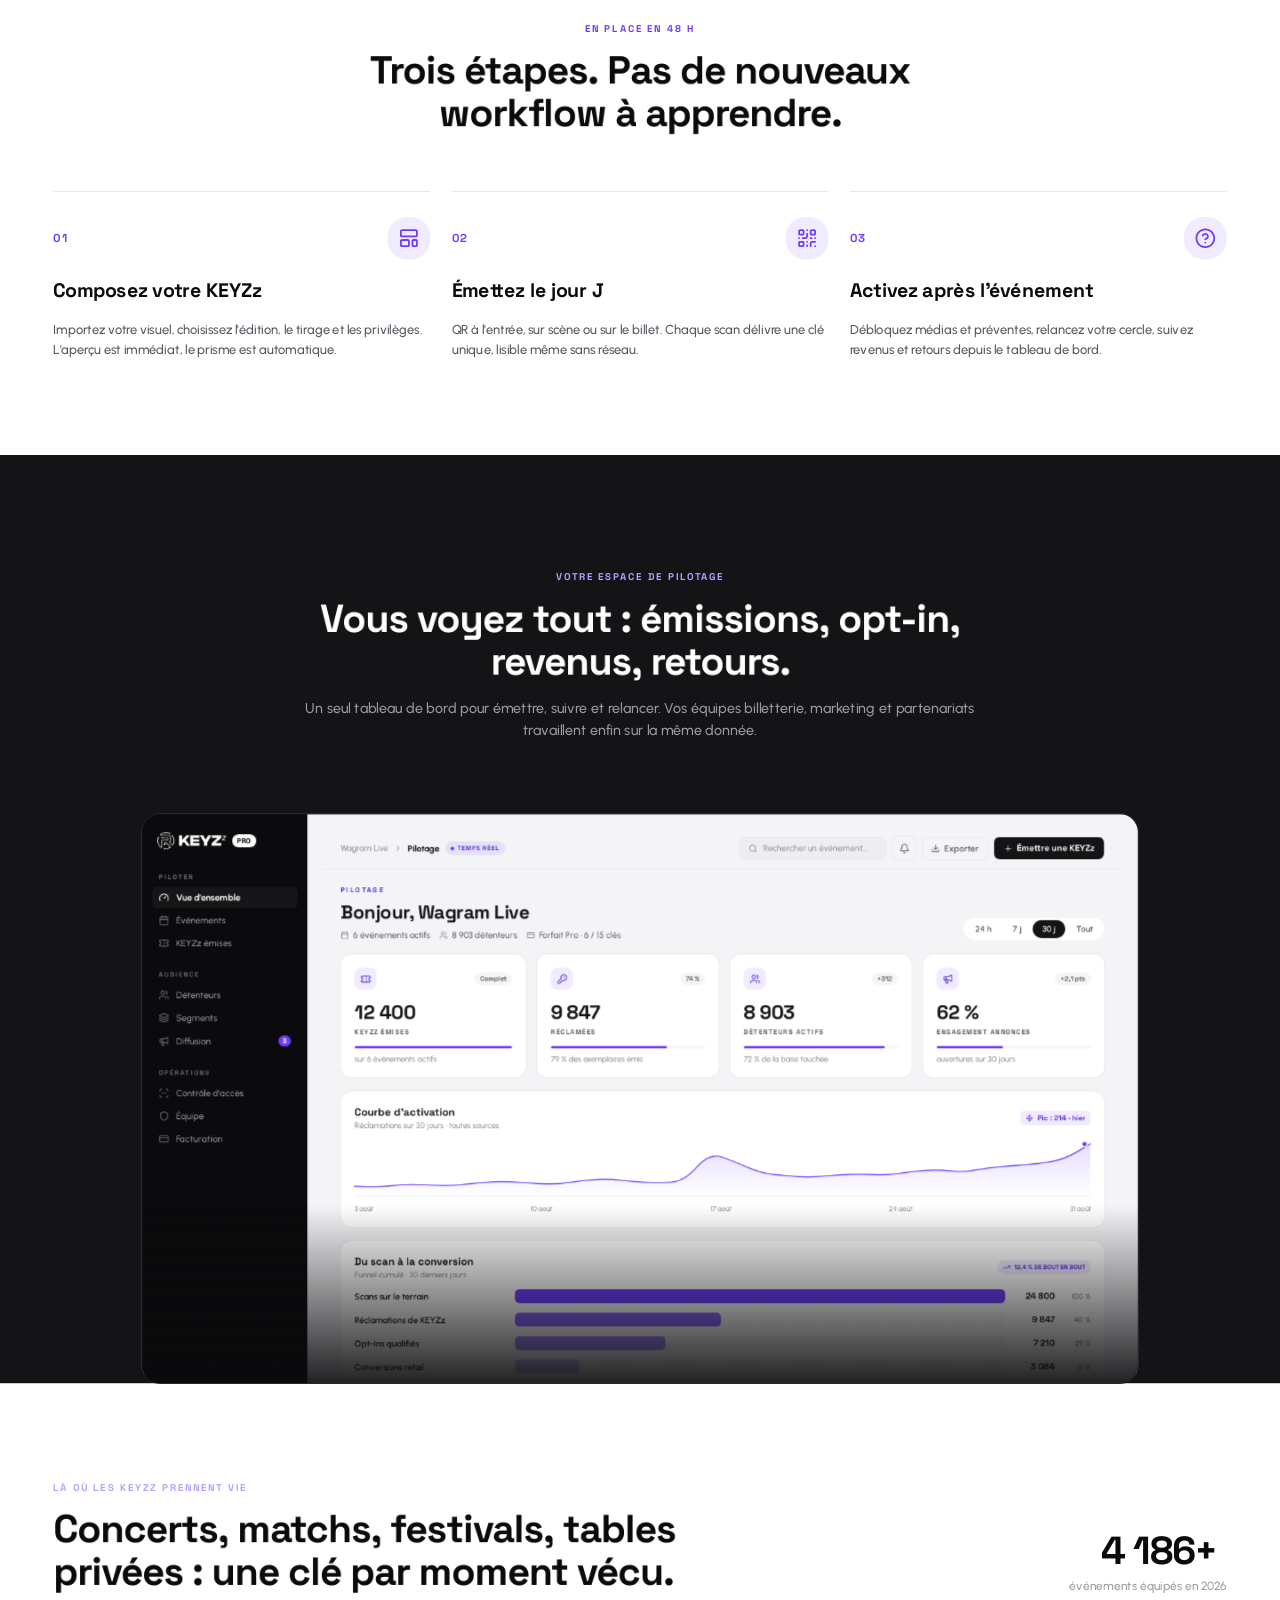
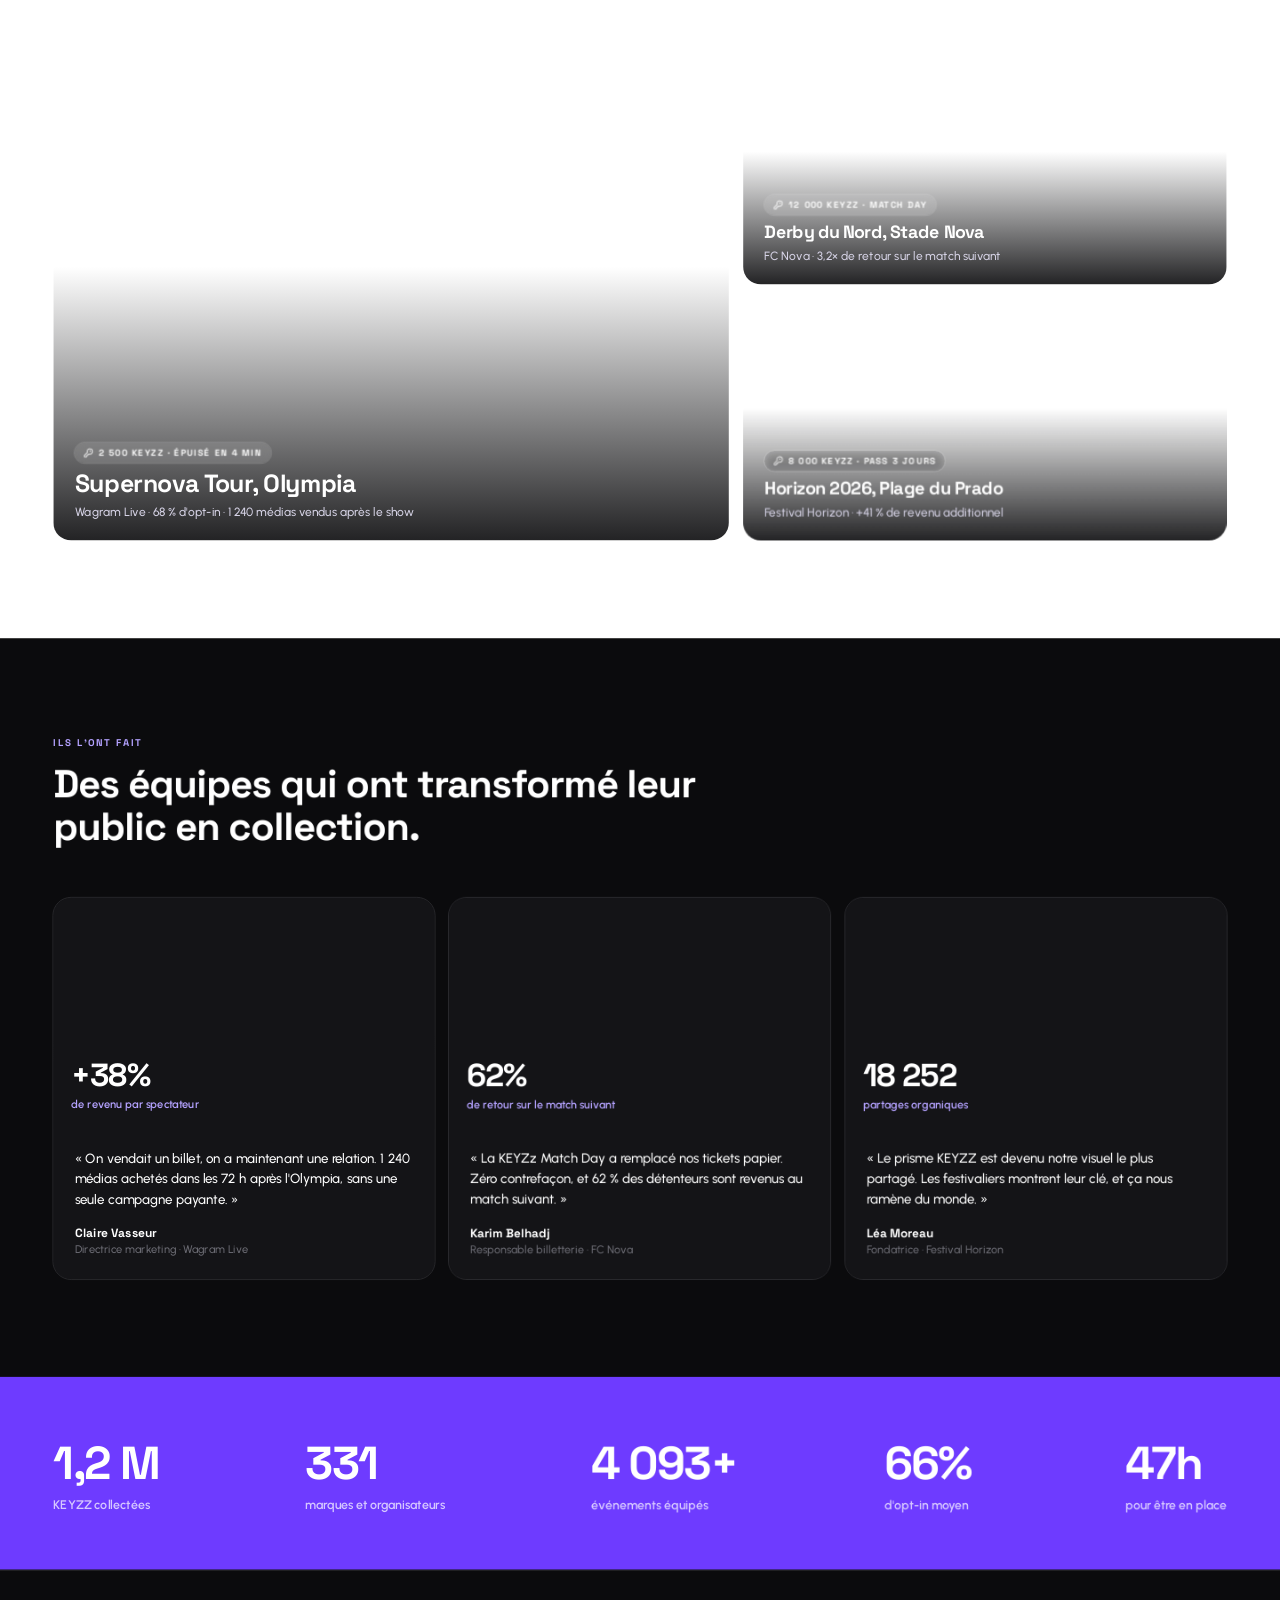
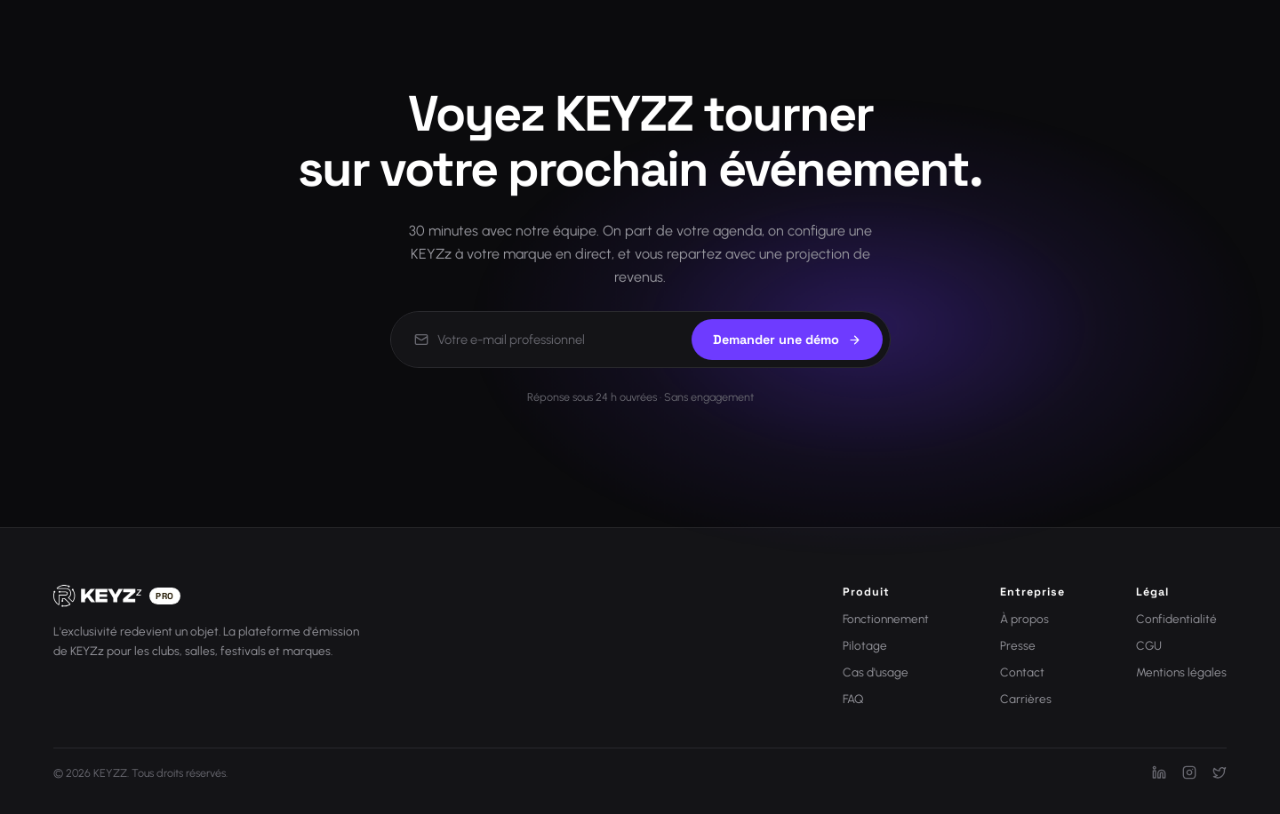
==== commit b780f8f3: "Mobile : champs e-mail fonctionnels, police Times corrigée, calages Les champs e-mail deviennent de " ====
--- a/index.html
+++ b/index.html
@@ -4957,5 +4957,6 @@
     <script src="assets/site.js"></script>
     <script src="assets/glass.js"></script>
     <script src="assets/motion.js"></script>
+    <script src="assets/forms.js"></script>
   </body>
 </html>
--- a/assets/site.css
+++ b/assets/site.css
@@ -12,6 +12,9 @@
   margin: 0;
   background-color: #0b0b0d;
   color: #ffffff;
+  /* l'export pose une police sur chaque texte, mais un conteneur réécrit par
+     script hériterait sinon du Times par défaut du navigateur */
+  font-family: Urbanist, system-ui, sans-serif;
   overflow-x: hidden;
   -webkit-font-smoothing: antialiased;
   -moz-osx-font-smoothing: grayscale;
@@ -60,3 +63,41 @@
 [data-name="Bouton secondaire"] {
   cursor: pointer;
 }
+
+/* Champs e-mail rendus fonctionnels par assets/forms.js : l'input remplace le
+   texte dessiné et doit s'y fondre exactement. */
+.kz-input {
+  flex: 1 1 auto;
+  min-width: 0;
+  margin: 0;
+  padding: 0;
+  border: 0;
+  outline: 0;
+  background: none;
+  color: #ffffff;
+  line-height: normal;
+  -webkit-appearance: none;
+  appearance: none;
+  border-radius: 0;
+}
+.kz-input::placeholder {
+  color: #6b6b73;
+  opacity: 1;
+}
+.kz-form-error {
+  outline-color: #ff8f6b !important;
+}
+.kz-form-msg {
+  margin: 10px 0 0;
+  font-family: Urbanist, system-ui, sans-serif;
+  font-size: 13.5px;
+  line-height: 20px;
+  max-width: 360px;
+}
+.kz-form-msg.is-error {
+  color: #ff8f6b;
+}
+.kz-form-msg.is-ok,
+.kz-form-msg.is-pending {
+  color: #b4a2ff;
+}
--- a/assets/mobile.css
+++ b/assets/mobile.css
@@ -7,8 +7,9 @@
    Les compositions figées (éventail, pile, mockup) ne se replient pas : elles
    sont rétrécies par le moteur kz-fit de site.js.
    ========================================================================== */
-/* le burger n'existe que sous le point de rupture */
-#kz-burger {
+/* le burger et la barre basse n'existent que sous le point de rupture */
+#kz-burger,
+#kz-ctabar {
   display: none;
 }
 
@@ -26,8 +27,34 @@
   #stage > div > [data-name] {
     width: 100% !important;
     height: auto !important;
-    padding-left: 20px !important;
-    padding-right: 20px !important;
+    padding: 64px 20px !important;
+  }
+  /* rythme vertical par section : les 90 à 140 px du canevas 1440 laissent
+     des vides énormes sur 390 px */
+  #stage > div > [data-name="Hero"] {
+    padding: 44px 20px 56px !important;
+  }
+  #stage > div > [data-name="Section Pilotage"] {
+    padding: 72px 20px 0 !important;
+  }
+  #stage > div > [data-name="Section CTA démo"] {
+    padding: 72px 20px 80px !important;
+  }
+  #stage > div > [data-name="Bande chiffres"] {
+    padding: 44px 20px !important;
+  }
+  #stage > div > [data-name="Pied de page"] {
+    padding: 48px 20px 32px !important;
+  }
+  #stage > div > [data-name="En-tête tarifs"],
+  #stage > div > [data-name="En-tête simulateur"] {
+    padding: 40px 20px 48px !important;
+  }
+  #stage > div > [data-name="Rangée bascule"] {
+    padding: 0 20px 28px !important;
+  }
+  #stage > div > [data-name="Section calculateur"] {
+    padding: 0 20px 56px !important;
   }
   /* rien ne dépasse : tout bloc nommé est plafonné à son conteneur, sauf
      l'intérieur des compositions kz-fit, qui sont déjà mises à l'échelle */
@@ -104,15 +131,55 @@
   #kz-nav [data-name="Connexion"] {
     display: none !important;
   }
+  /* le CTA vit dans la barre basse : la nav garde logo + burger */
   #kz-nav [data-name="Actions"] {
+    display: none !important;
+  }
+  #kz-burger {
     margin-left: auto;
-    gap: 0 !important;
-  }
-  #kz-nav [data-name="Bouton démo"] {
-    padding: 9px 14px !important;
-  }
-  #kz-nav [data-name="Bouton démo"] [data-name="Libellé"] {
-    font-size: 12.5px !important;
+  }
+  #kz-ctabar {
+    display: block;
+    position: fixed;
+    left: 0;
+    right: 0;
+    bottom: 0;
+    z-index: 4990;
+    padding: 34px 16px calc(12px + env(safe-area-inset-bottom, 0px));
+    /* fondu vers le haut dans la couleur de la section au bas de l'écran,
+       posée par motion.js dans --kz-bg */
+    background: linear-gradient(
+      to top,
+      var(--kz-bg, #0b0b0d) 0%,
+      var(--kz-bg, #0b0b0d) 46%,
+      transparent 100%
+    );
+    pointer-events: none;
+    transform: translate3d(0, 110%, 0);
+    transition: transform 0.35s cubic-bezier(0.22, 1, 0.36, 1);
+  }
+  #kz-ctabar > * {
+    pointer-events: auto;
+  }
+  /* de quoi dégager le dernier contenu de sous la barre basse */
+  #stage > div > [data-name]:last-child {
+    padding-bottom: 108px !important;
+  }
+  html {
+    scroll-padding-bottom: 96px;
+  }
+  #kz-ctabar.is-on {
+    transform: translate3d(0, 0, 0);
+  }
+  .kz-ctabar-btn {
+    display: flex !important;
+    align-items: center !important;
+    justify-content: center !important;
+    gap: 10px !important;
+    width: 100% !important;
+    box-sizing: border-box;
+    padding: 15px 24px !important;
+    cursor: pointer;
   }
   #kz-burger {
     display: flex;
@@ -195,6 +262,9 @@
     align-items: center !important;
     gap: 36px !important;
   }
+  [data-name="Hero"] [data-name="Boutons"] {
+    justify-content: center !important;
+  }
   [data-name="Entête + stat"] {
     gap: 24px !important;
     align-items: flex-start !important;
@@ -236,6 +306,14 @@
   [data-name="Colonne explication"] {
     width: 100% !important;
   }
+  [data-name="Privilèges"] {
+    flex-direction: column !important;
+    align-items: stretch !important;
+  }
+  [data-name="Privilèges"] > [data-name] {
+    width: 100% !important;
+    flex: none !important;
+  }
   [data-name="Mosaïque"],
   [data-name="Mosaïque"] [data-name="Colonne"] {
     gap: 16px !important;
@@ -258,7 +336,7 @@
     flex-wrap: wrap !important;
     height: auto !important;
     gap: 28px 0 !important;
-    justify-content: flex-start !important;
+    justify-content: center !important;
   }
   [data-name="Chiffres"] > [data-name] {
     flex: 0 0 50% !important;
@@ -268,9 +346,22 @@
   /* ------------------------------------------------------------------
      Bandeau logos : fondus resserrés
      ------------------------------------------------------------------ */
-  [data-name="Bandeau logos"] {
+  /* sur la home le bandeau est un enfant direct du canevas : il faut battre
+     la règle générique des sections (#stage > div > [data-name]) qui remet
+     hauteur auto et gouttières — d'où le sélecteur de même poids, plus bas
+     dans la feuille */
+  #stage > div [data-name="Bandeau logos"] {
     width: 100% !important;
     padding: 0 !important;
+    height: 84px !important;
+  }
+  [data-name="Bandeau logos"] .kz-marquee-view,
+  [data-name="Bandeau logos"] .kz-marquee-track {
+    height: 100% !important;
+  }
+  [data-name="Bandeau logos"] .kz-marquee-track {
+    gap: 36px !important;
+    padding-right: 36px !important;
   }
   [data-name="Fondu gauche"] {
     width: 90px !important;
@@ -424,6 +515,13 @@
   [data-name="Classement formules"] [data-name="En-têtes"] > [data-name="Colonne"]:last-child {
     display: none !important;
   }
+  [data-name="Chip économie"] {
+    max-width: 100% !important;
+    height: auto !important;
+  }
+  [data-name="Chip économie"] [data-name="Texte"] {
+    white-space: normal !important;
+  }
 
   /* ------------------------------------------------------------------
      CTA démo & pied de page
@@ -441,9 +539,48 @@
   [data-name="Capture démo"] [data-name="Bouton"] {
     justify-content: center !important;
   }
+  /* la pilule devient une carte : un rayon de 999 px sur un bloc de 140 px
+     de haut dévore ses propres coins */
   [data-name="Interlocuteur démo"] {
-    flex-wrap: wrap !important;
+    flex-direction: column !important;
+    align-items: center !important;
+    text-align: center;
+    gap: 12px !important;
+    padding: 22px 20px !important;
+    height: auto !important;
+    border-radius: 24px !important;
+  }
+  [data-name="Interlocuteur démo"] [data-name="Identité"] {
+    align-items: center !important;
+    width: 100% !important;
+  }
+  [data-name="Interlocuteur démo"] [data-name="Nom"],
+  [data-name="Interlocuteur démo"] [data-name="Rôle"] {
+    white-space: normal !important;
+    text-align: center !important;
+    width: 100% !important;
+  }
+  [data-name="Capture démo"] {
+    height: auto !important;
+    padding: 10px !important;
+    border-radius: 24px !important;
+    gap: 8px !important;
+  }
+  [data-name="Capture démo"] [data-name="Champ e-mail"] {
+    border-radius: 999px;
+  }
+  /* sous 16 px, iOS zoome sur le champ au focus et casse la mise en page */
+  .kz-input {
+    font-size: 16px !important;
+  }
+  [data-name="Capture démo"] [data-name="Bouton"] {
+    position: static !important;
+    width: 100% !important;
     justify-content: center !important;
+  }
+  [data-name="Capture démo"] [data-name="Champ e-mail"] {
+    position: static !important;
+    height: 54px !important;
   }
   [data-name="Pied de page"] [data-name="Haut"] {
     gap: 32px !important;
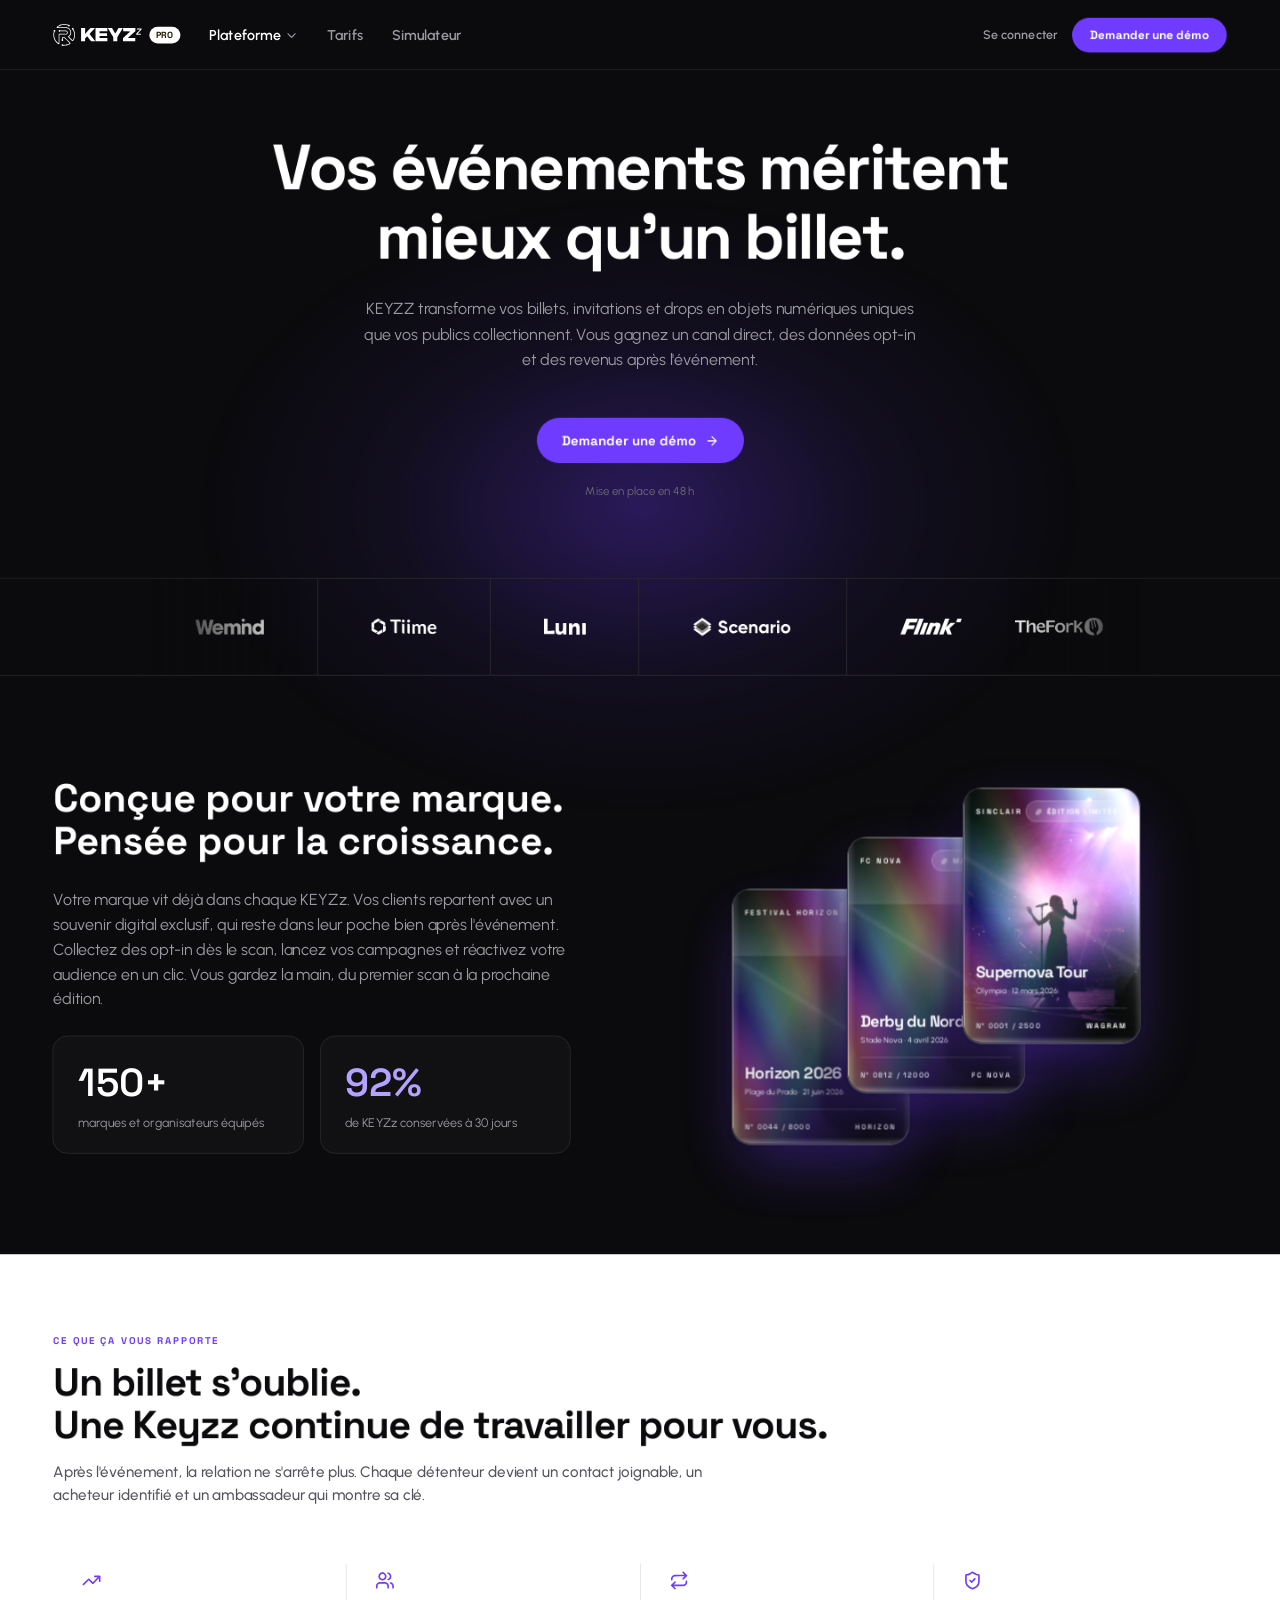
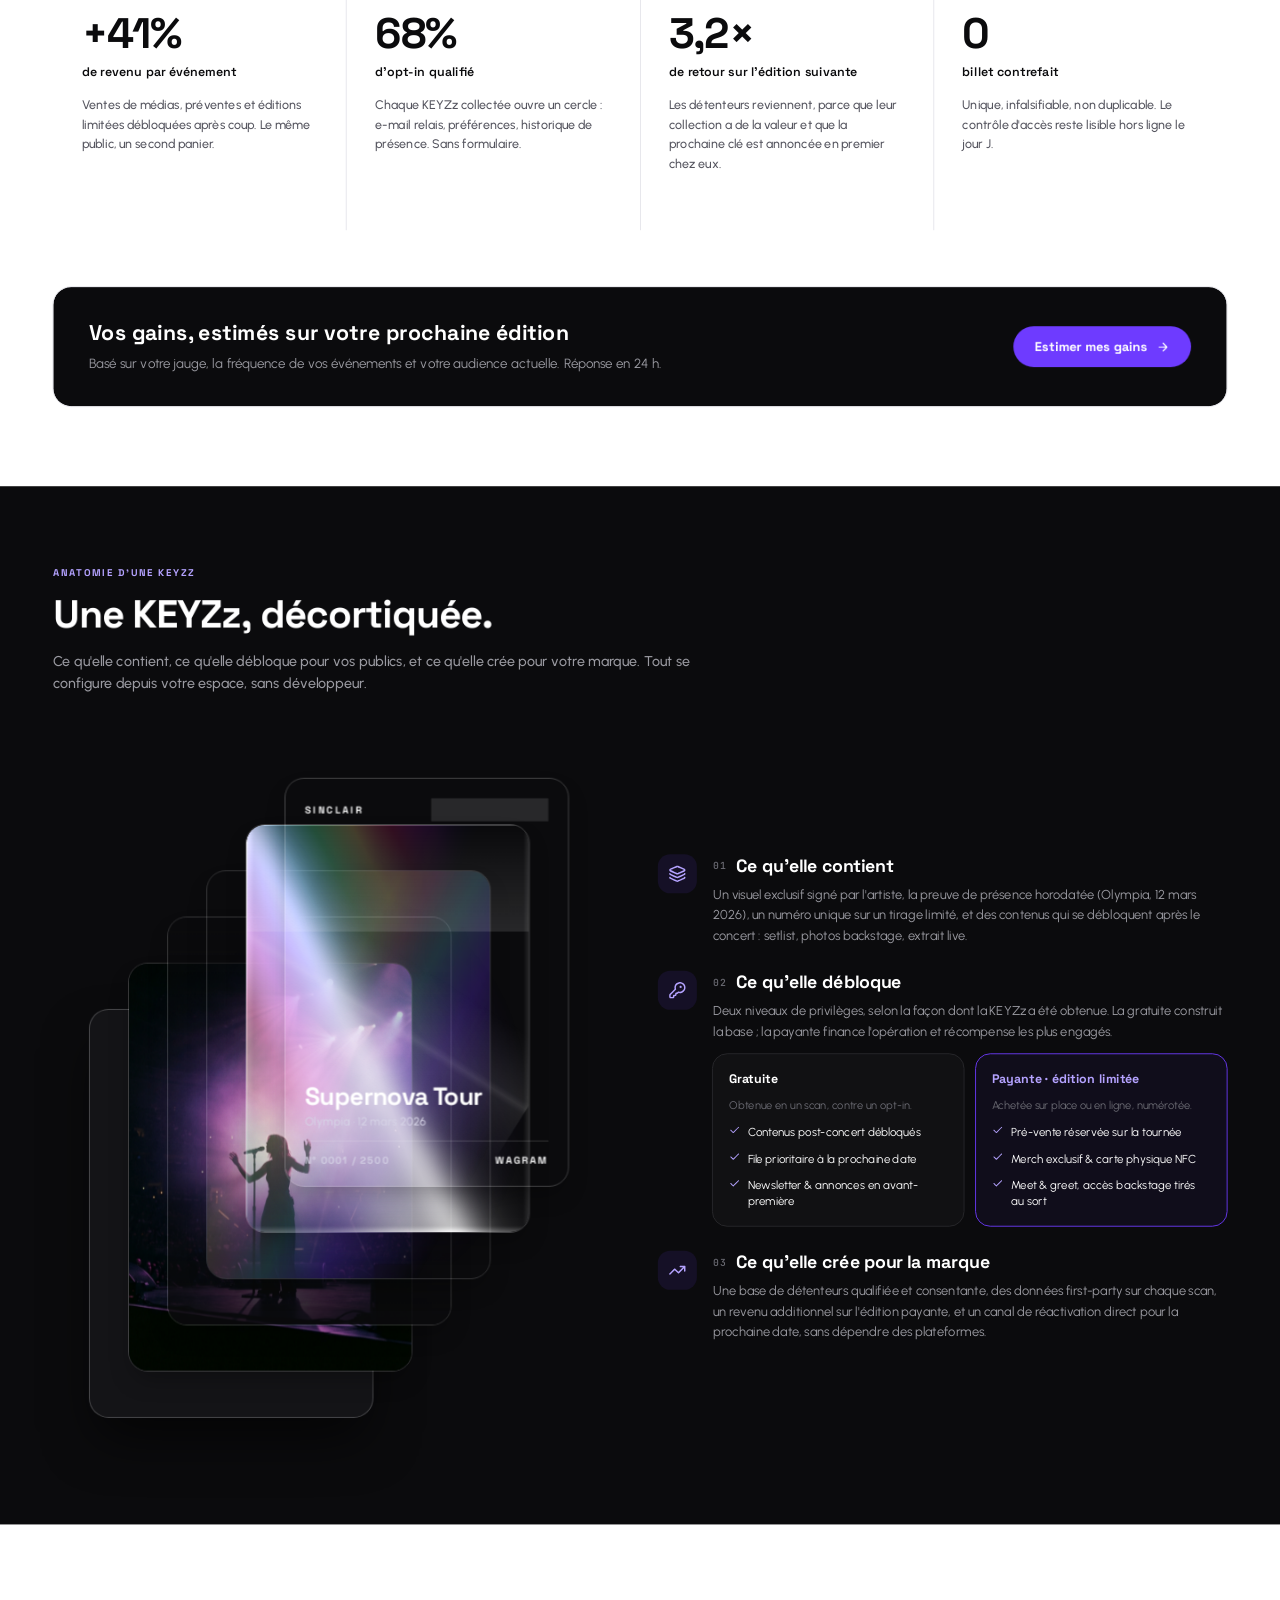
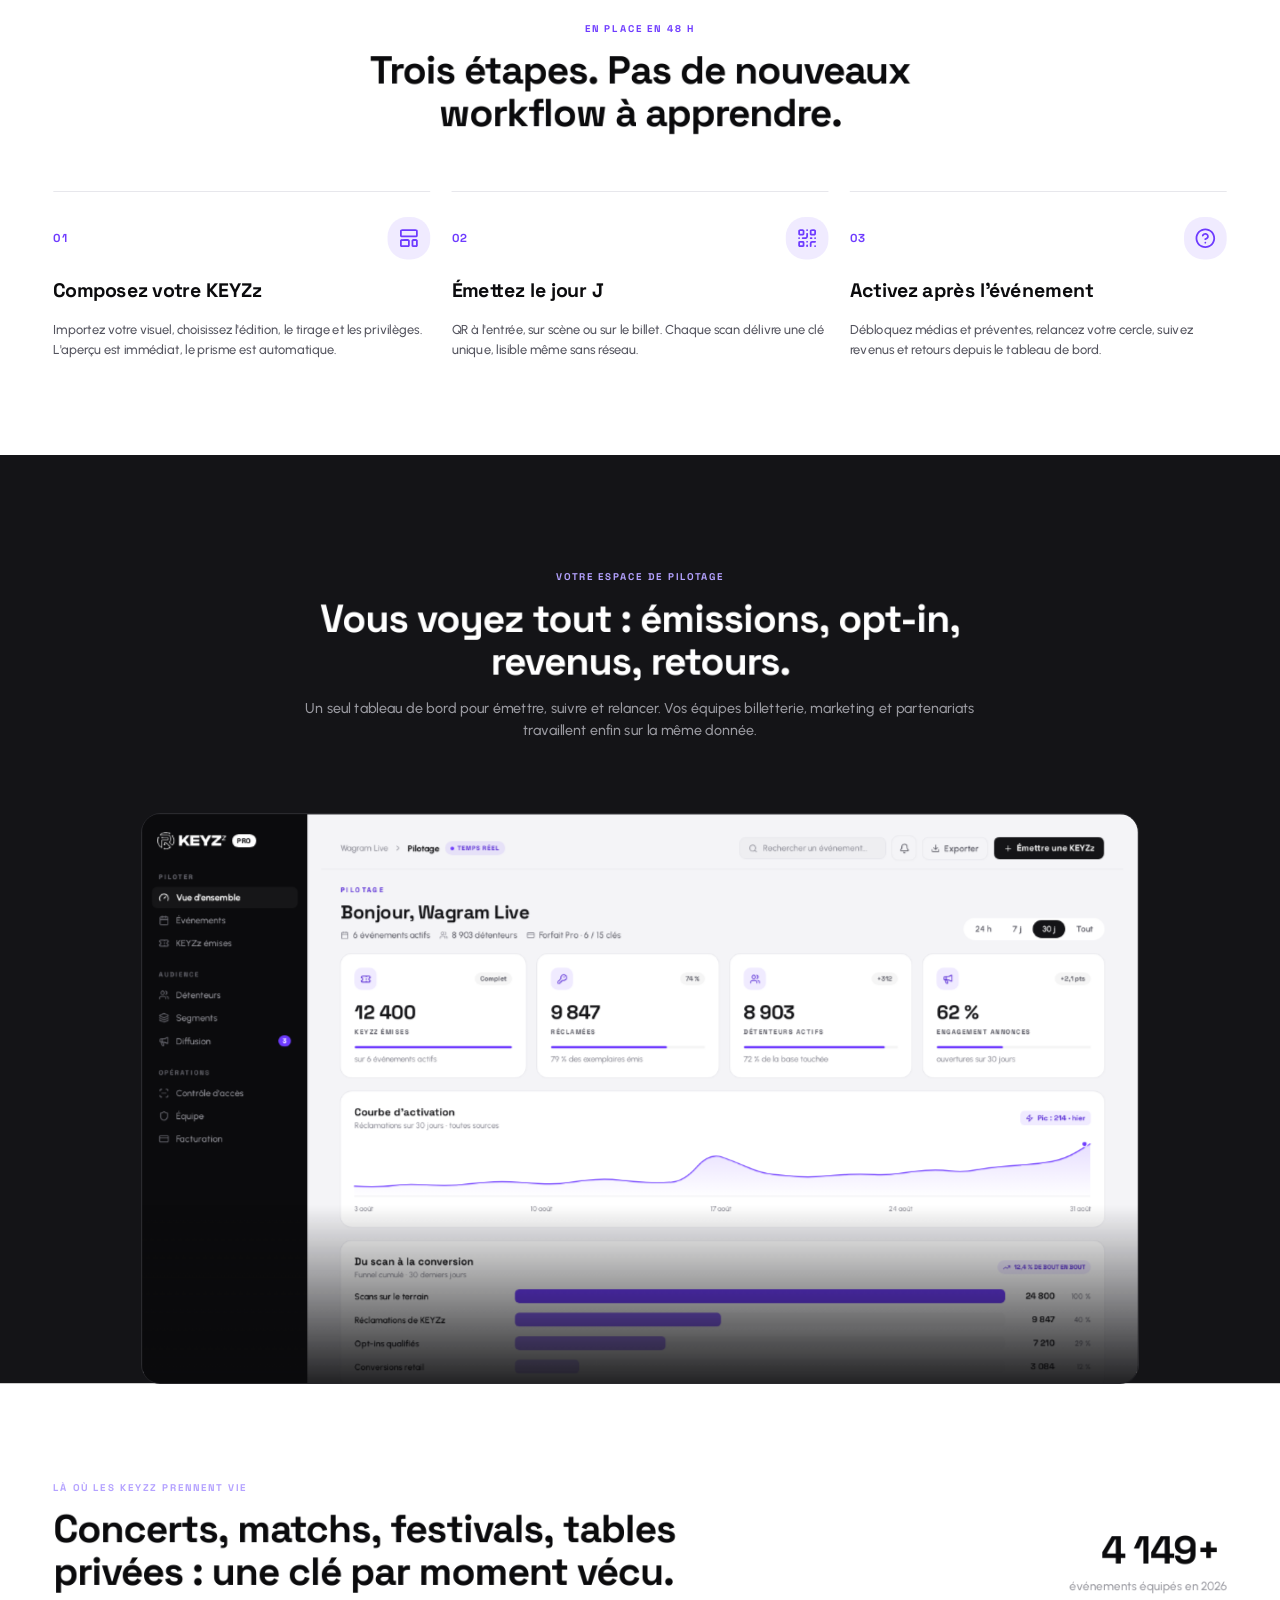
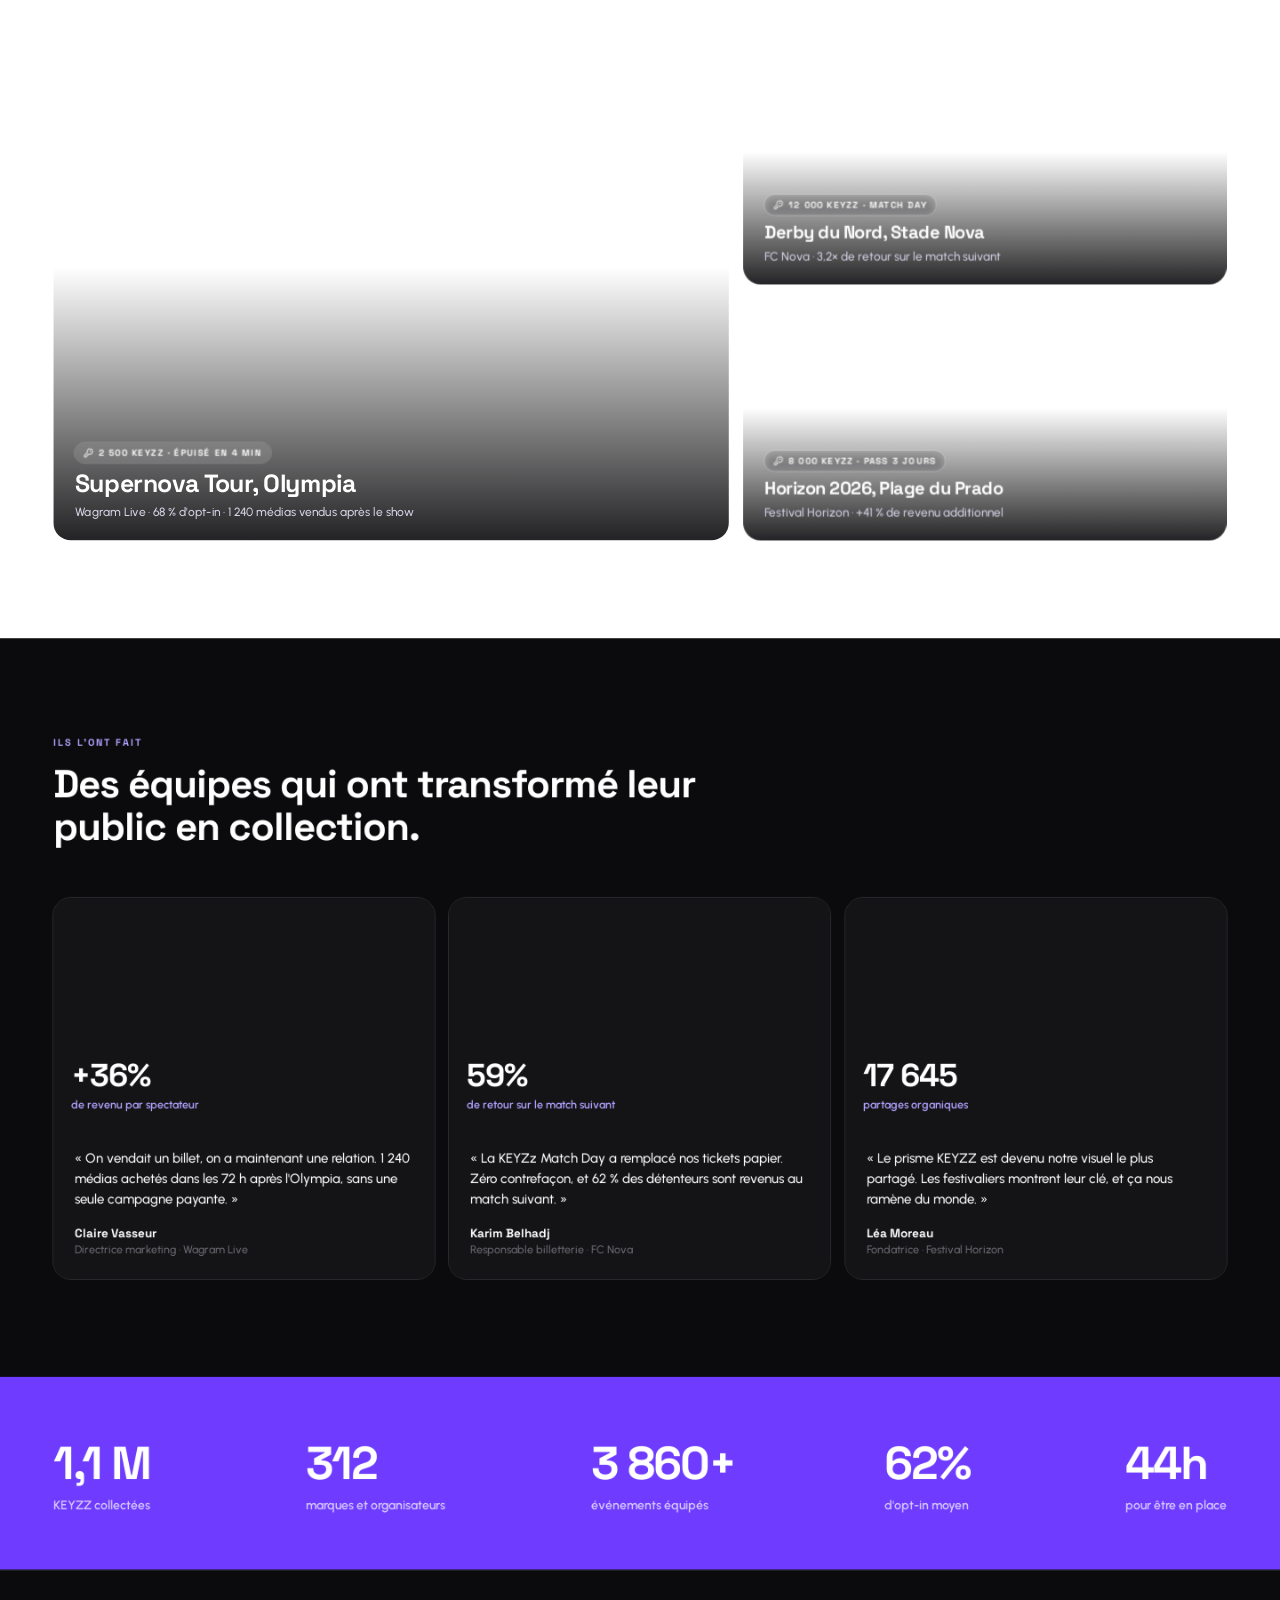
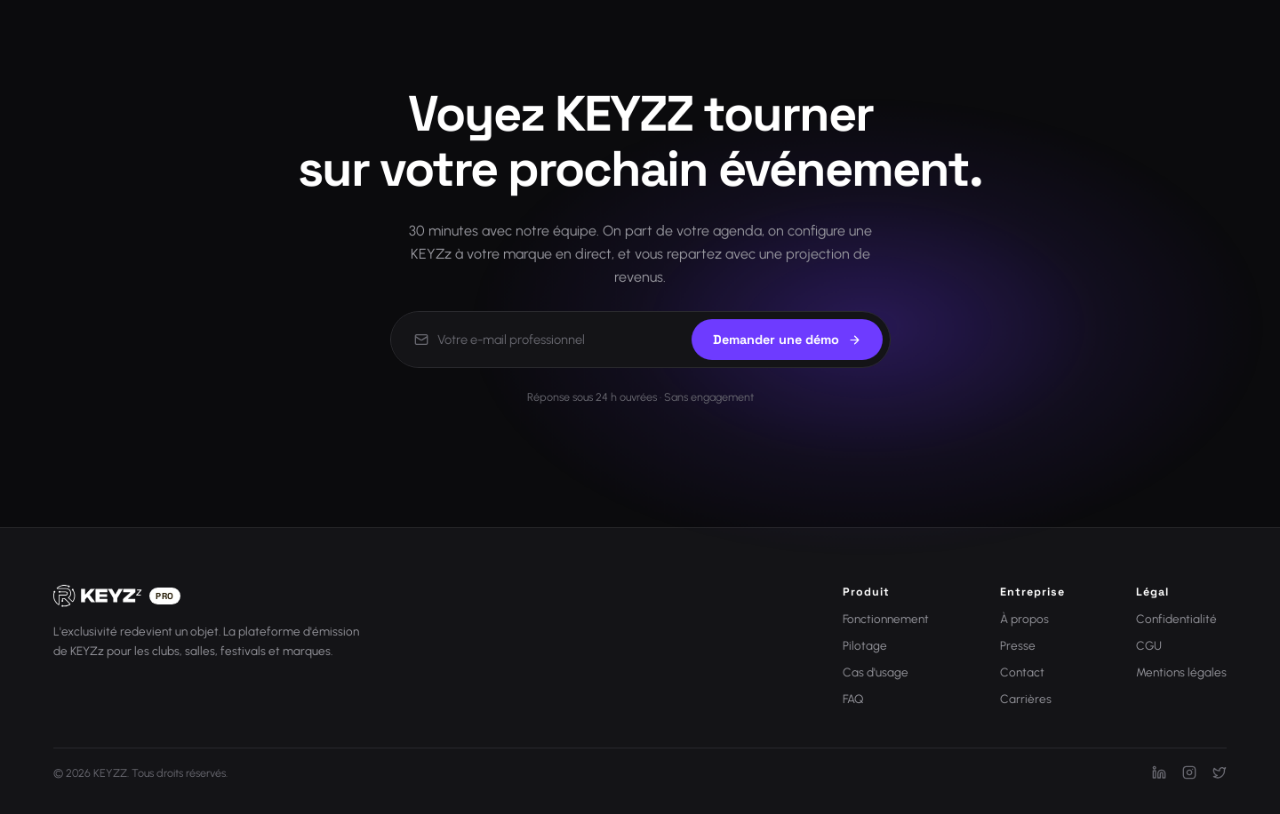
==== commit f2e265f2: "Nav : « FAQ » devient « Simulateur » et mène au simulateur Le remplacement est fait par build.py, ca" ====
--- a/index.html
+++ b/index.html
@@ -183,12 +183,12 @@
           >
             Tarifs
           </div></a>
-          <div
+          <a class="kz-link" href="simulator.html"><div
             data-name="FAQ"
             style="box-sizing: border-box; color: #9A9AA1; font-family: Urbanist, system-ui, sans-serif; font-size: 16px; font-style: normal; font-weight: 600; letter-spacing: 0px; line-height: normal; text-align: left; white-space: nowrap"
           >
-            FAQ
-          </div>
+            Simulateur
+          </div></a>
         </div>
         <div
           data-name="Actions"
